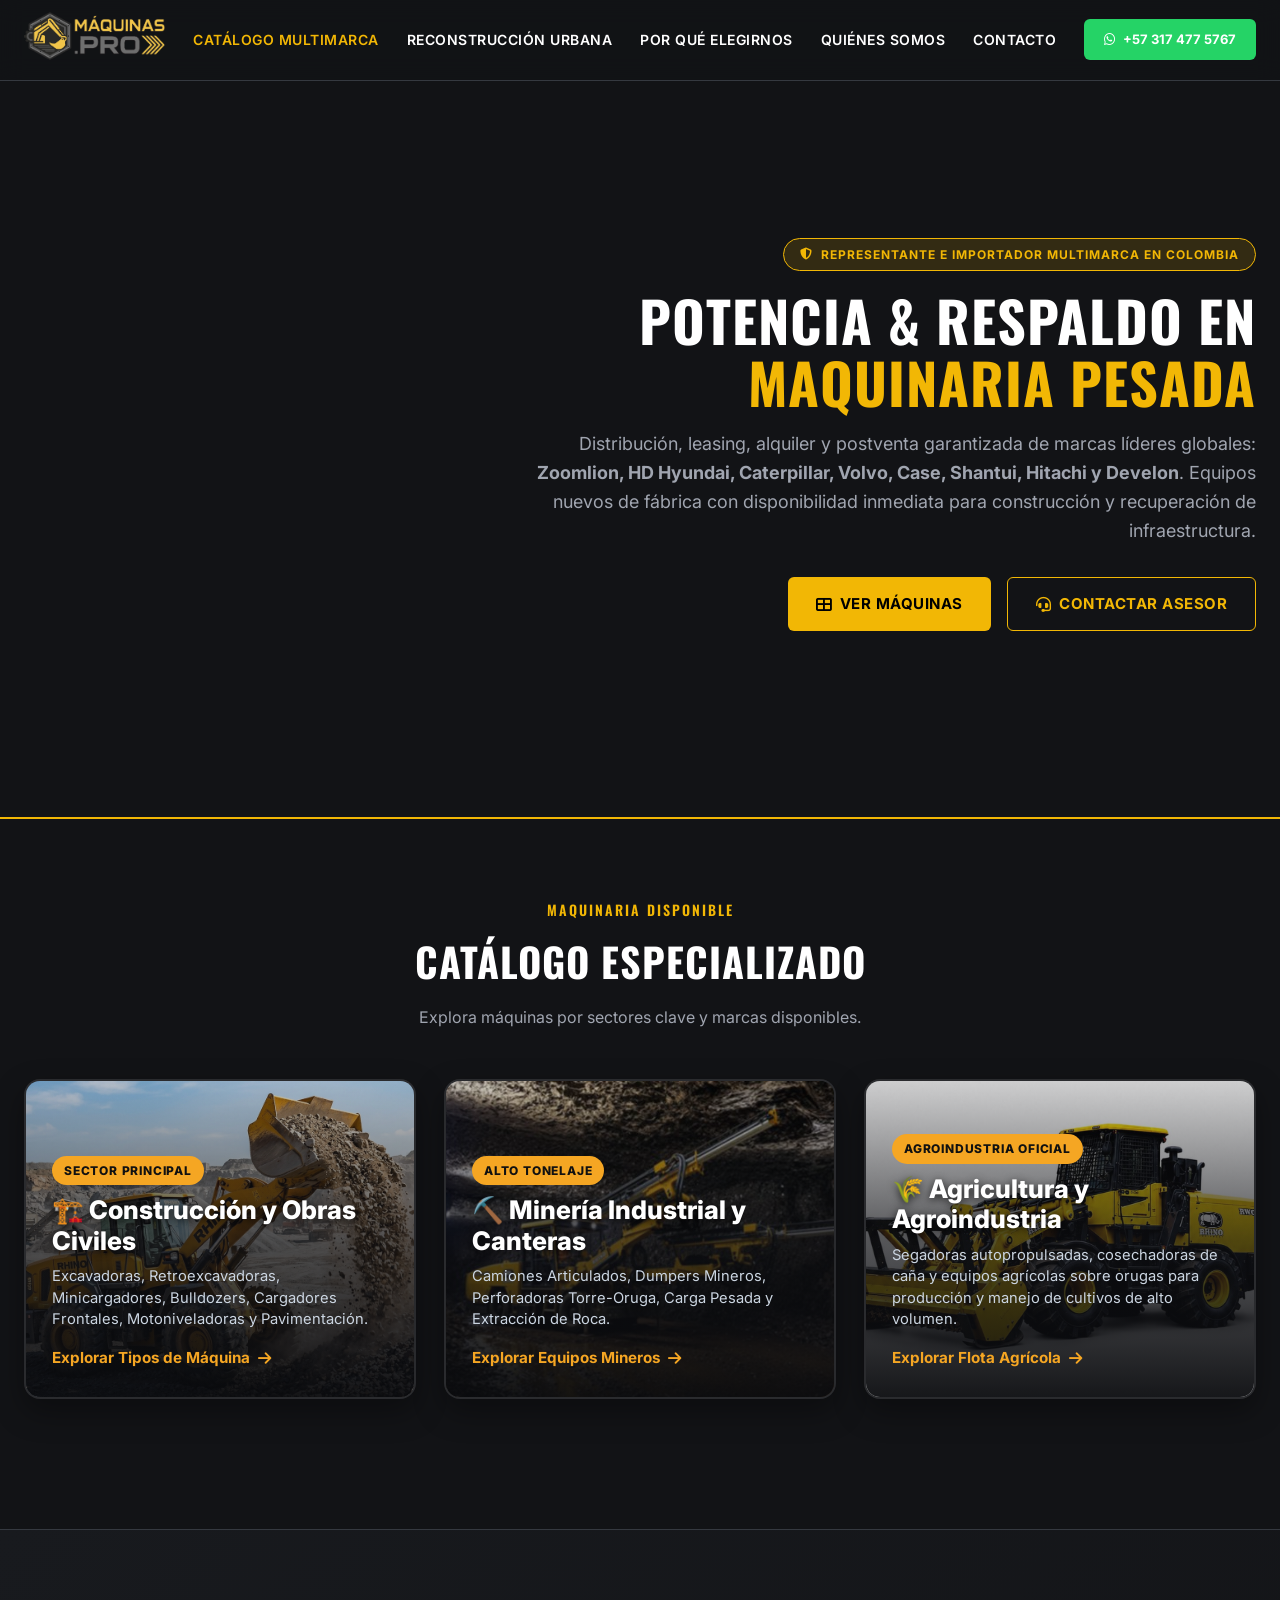
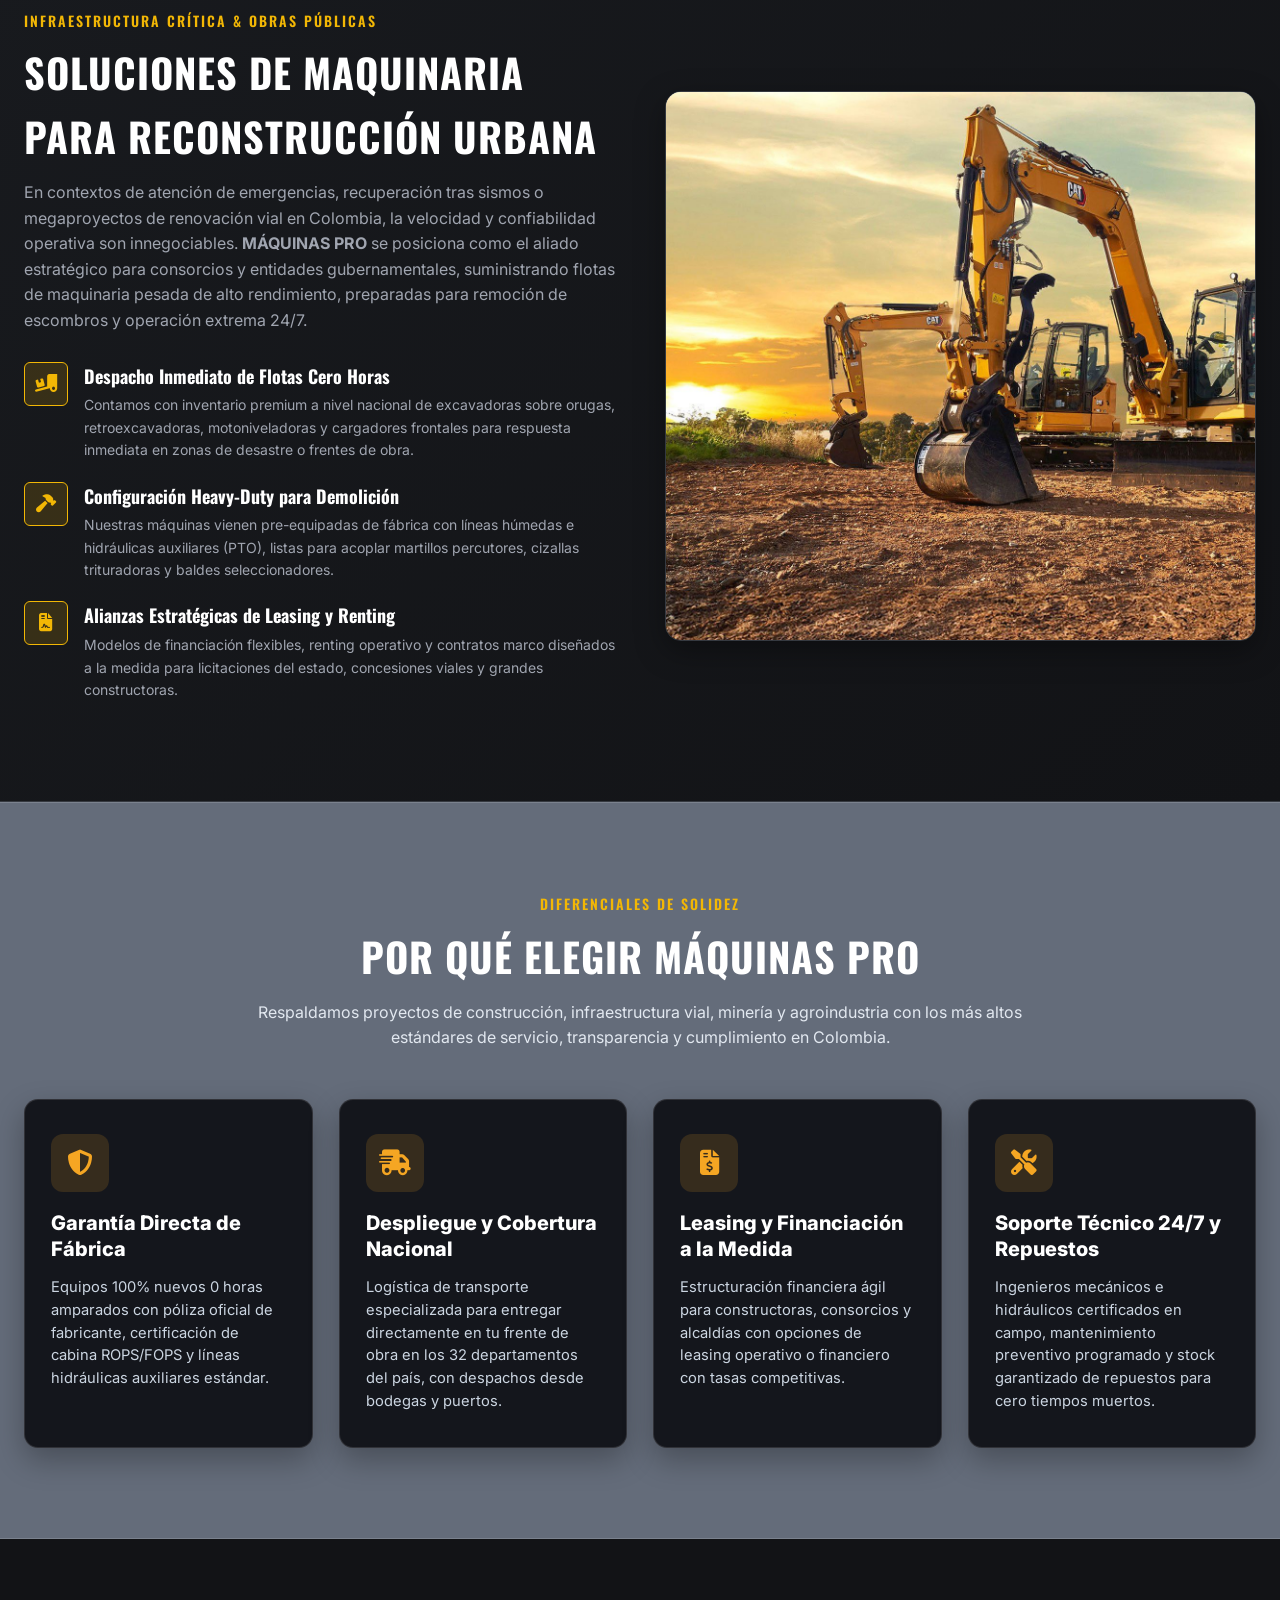
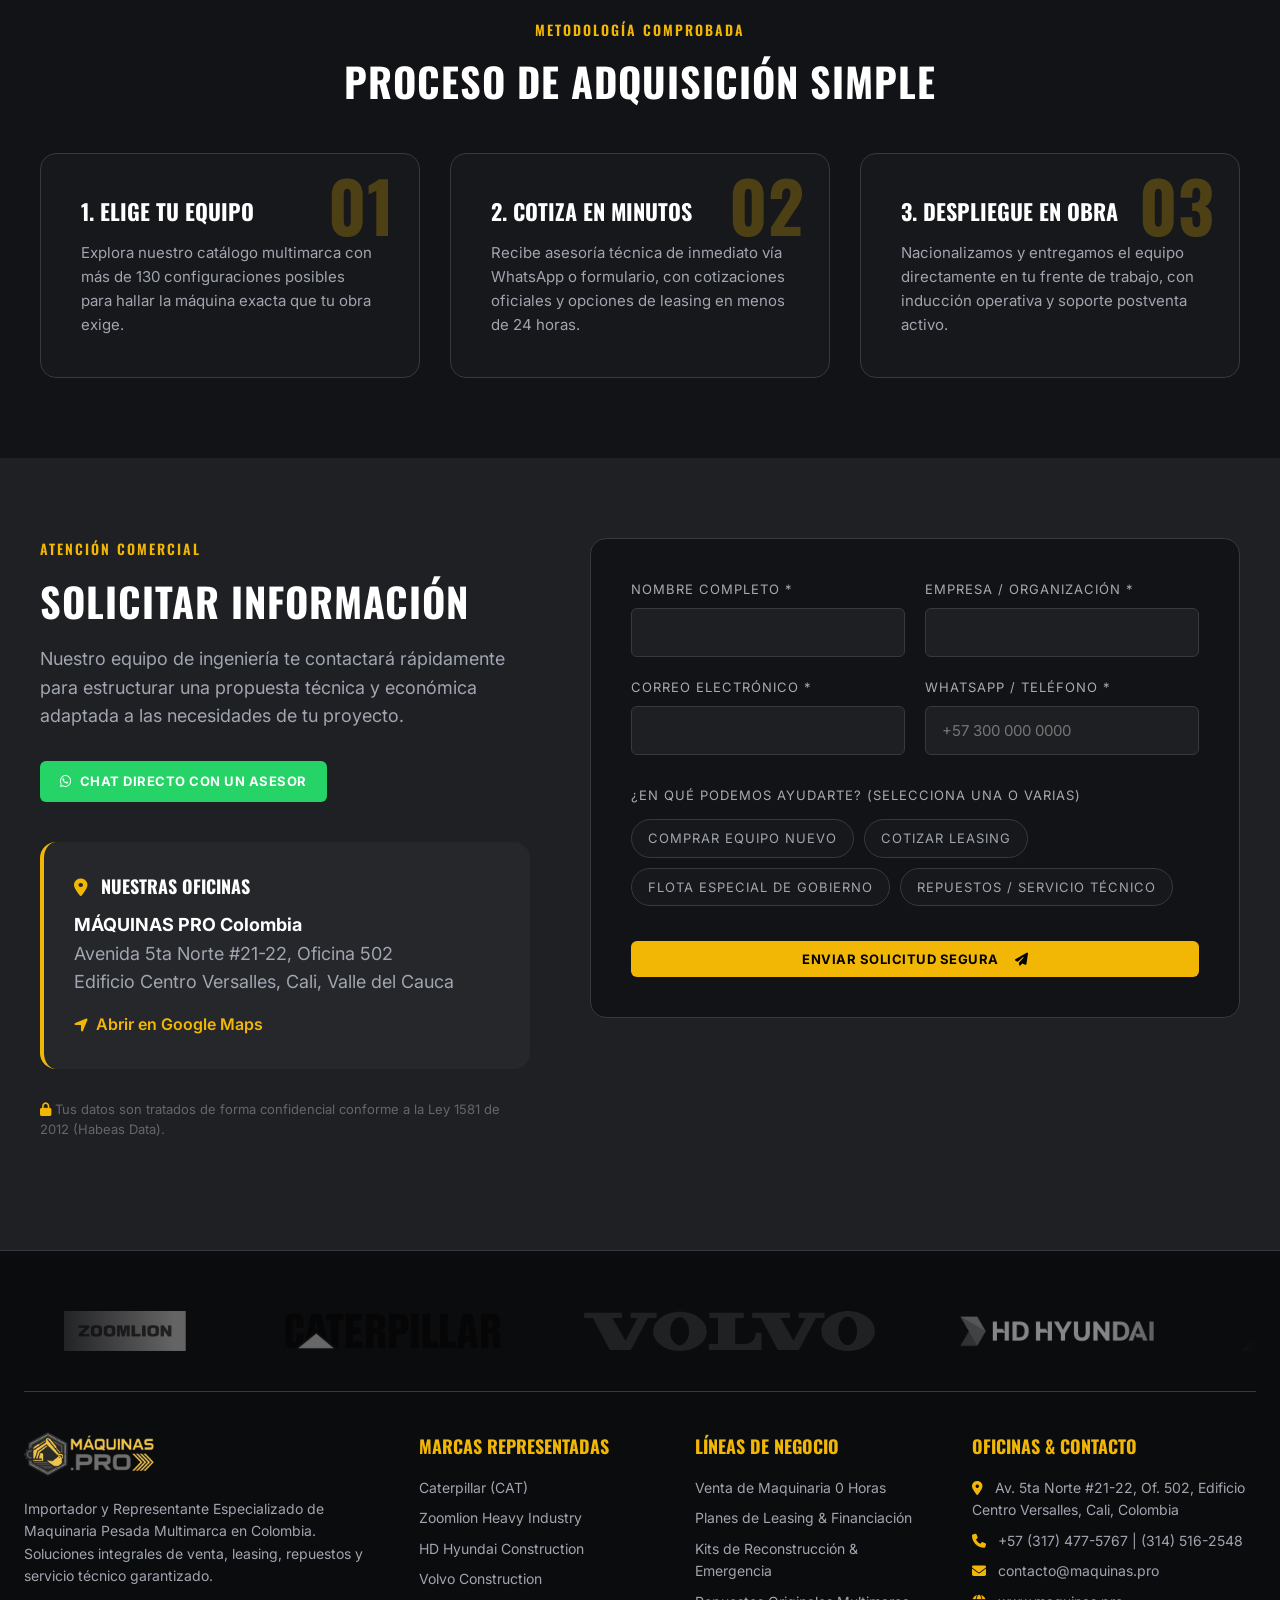
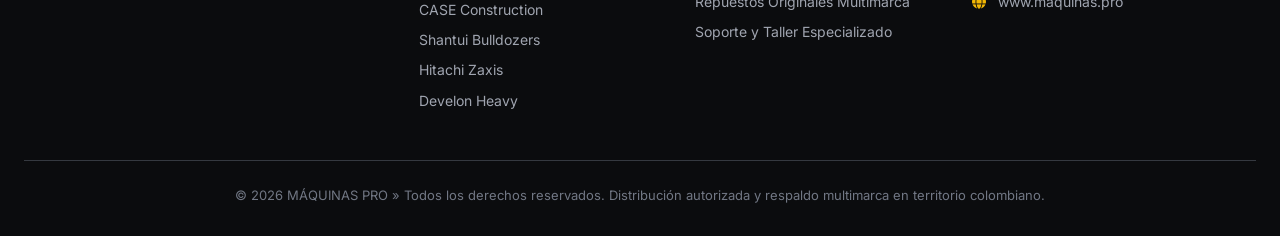
==== index.html @ 678b1ead "feat: inicializar MAQUINAS.PRO EVOLUTION a partir de version basica" ====
<!DOCTYPE html>
<html lang="es">
<head>
    <meta charset="UTF-8">
    <meta name="viewport" content="width=device-width, initial-scale=1.0">
    <title>MÁQUINAS PRO » | Importador y Representante de Maquinaria Pesada Multimarca en Colombia</title>
    <meta name="description" content="Venta, leasing y alquiler de maquinaria pesada nueva 0 horas en Colombia: Caterpillar, Zoomlion, HD Hyundai, Volvo, CASE, Shantui, Hitachi y Develon. Equipos para construcción, minería y reconstrucción urbana.">
    <link rel="icon" href="assets/logo/logo-maquinas-pro.png" type="image/png">

    <!-- SEO & Open Graph Meta Tags -->
    <meta name="keywords" content="maquinaria pesada, excavadoras, retroexcavadoras, venta de maquinaria, leasing maquinaria, Colombia, Caterpillar, Volvo, Zoomlion, Hyundai, reconstrucción urbana, equipos de construcción">
    <meta property="og:type" content="website">
    <meta property="og:url" content="https://www.maquinas.pro/">
    <meta property="og:title" content="MÁQUINAS PRO » | Venta y Leasing de Maquinaria Pesada en Colombia">
    <meta property="og:description" content="Importador multimarca: Caterpillar, Volvo, Zoomlion, HD Hyundai. Flotas nuevas 0 horas listas para entrega y reconstrucción urbana.">
    <meta property="og:image" content="https://www.maquinas.pro/assets/logo/logo-maquinas-pro.png">
    
    <!-- Twitter Meta Tags -->
    <meta name="twitter:card" content="summary_large_image">
    <meta property="twitter:domain" content="maquinas.pro">
    <meta property="twitter:url" content="https://www.maquinas.pro/">
    <meta name="twitter:title" content="MÁQUINAS PRO » | Venta y Leasing de Maquinaria Pesada en Colombia">
    <meta name="twitter:description" content="Importador multimarca: Caterpillar, Volvo, Zoomlion, HD Hyundai. Flotas nuevas 0 horas listas para entrega inmediata.">
    <meta name="twitter:image" content="https://www.maquinas.pro/assets/logo/logo-maquinas-pro.png">

    
    <!-- Google Fonts: Oswald & Inter -->
    <link rel="preconnect" href="https://fonts.googleapis.com">
    <link rel="preconnect" href="https://fonts.gstatic.com" crossorigin>
    <link href="https://fonts.googleapis.com/css2?family=Inter:wght@300;400;500;600;700;800&family=Oswald:wght@500;600;700&display=swap" rel="stylesheet">
    
    <!-- FontAwesome Icons -->
    <link rel="stylesheet" href="https://cdnjs.cloudflare.com/ajax/libs/font-awesome/6.4.0/css/all.min.css">
    
    <style>
        :root {
            --primary-gold: #F2B705;
            --primary-gold-hover: #d9a304;
            --accent-orange: #FF6600;
            --dark-charcoal: #121316;
            --dark-surface: #1E2024;
            --dark-card: #26292E;
            --dark-border: #353940;
            --text-white: #FFFFFF;
            --text-gray: #A0A5B0;
            --text-muted: #717784;
            --font-heading: 'Oswald', sans-serif;
            --font-body: 'Inter', sans-serif;
            --radius-sm: 6px;
            --radius-md: 10px;
            --radius-lg: 16px;
            --shadow-card: 0 10px 30px rgba(0,0,0,0.35);
            --shadow-glow: 0 0 25px rgba(242, 183, 5, 0.25);
        }

        * {
            margin: 0;
            padding: 0;
            box-sizing: border-box;
        }

        body {
            font-family: var(--font-body);
            background-color: var(--dark-charcoal);
            color: var(--text-white);
            line-height: 1.6;
            overflow-x: hidden;
        }

        /* ── Header & Navbar ────────────────────────────────────────────── */
        header {
            position: sticky;
            top: 0;
            z-index: 1000;
            background: rgba(18, 19, 22, 0.95);
            backdrop-filter: blur(12px);
            border-bottom: 1px solid var(--dark-border);
        }

        .nav-container {
            max-width: 1400px;
            margin: 0 auto;
            padding: 12px 24px;
            display: flex;
            align-items: center;
            justify-content: space-between;
        }

        .logo-wrapper img {
            height: 48px;
            object-fit: contain;
        }

        .nav-links {
            display: flex;
            gap: 28px;
            list-style: none;
            align-items: center;
        }

        .nav-links a {
            color: var(--text-white);
            text-decoration: none;
            font-size: 14px;
            font-weight: 600;
            letter-spacing: 0.5px;
            text-transform: uppercase;
            transition: color 0.2s ease;
        }

        .nav-links a:hover, .nav-links a.active {
            color: var(--primary-gold);
        }

        .nav-actions {
            display: flex;
            gap: 14px;
            align-items: center;
        }

        .btn {
            display: inline-flex;
            align-items: center;
            justify-content: center;
            gap: 8px;
            padding: 10px 20px;
            border-radius: var(--radius-sm);
            font-family: var(--font-body);
            font-size: 13px;
            font-weight: 700;
            text-decoration: none;
            text-transform: uppercase;
            letter-spacing: 0.5px;
            cursor: pointer;
            transition: all 0.25s ease;
            border: none;
        }

        .btn-gold {
            background-color: var(--primary-gold);
            color: #000;
        }

        .btn-gold:hover {
            background-color: var(--primary-gold-hover);
            box-shadow: var(--shadow-glow);
            transform: translateY(-2px);
        }

        .btn-outline {
            background: transparent;
            border: 1px solid var(--primary-gold);
            color: var(--primary-gold);
        }

        .btn-outline:hover {
            background: rgba(242, 183, 5, 0.1);
            color: var(--text-white);
        }

        .btn-whatsapp {
            background-color: #25D366;
            color: #fff;
            padding: 10px 20px;
            border-radius: var(--radius-sm);
            text-decoration: none;
            font-weight: 700;
            font-size: 13px;
            display: inline-flex;
            align-items: center;
            gap: 8px;
            transition: all 0.3s ease;
        }

        .btn-whatsapp:hover {
            background-color: #20BA5A;
            transform: translateY(-2px);
        }

        /* ── Hero Section ───────────────────────────────────────────────── */
        @keyframes kenBurnsHero {
            0% { transform: scale(1) translate(0, 0); }
            50% { transform: scale(1.15) translate(-1%, -1%); }
            100% { transform: scale(1) translate(0, 0); }
        }

        .hero-section {
            position: relative;
            min-height: 82vh;
            display: flex;
            align-items: center;
            border-bottom: 2px solid var(--primary-gold);
            padding: 80px 24px 60px;
            overflow: hidden;
            z-index: 1;
        }

        .hero-video {
            position: absolute;
            top: 0; left: 0;
            width: 100%; height: 100%;
            object-fit: cover;
            z-index: -2;
        }

        .hero-section::after {
            content: '';
            position: absolute;
            top: 0; left: 0; right: 0; bottom: 0;
            background: linear-gradient(180deg, rgba(18,19,22,0.4) 0%, rgba(18,19,22,0.95) 100%);
            z-index: -1;
        }

        .hero-content {
            max-width: 1400px;
            margin: 0 auto;
            width: 100%;
            display: flex;
            flex-direction: column;
            align-items: flex-end;
            text-align: right;
        }

        .hero-badge {
            display: inline-flex;
            align-items: center;
            gap: 8px;
            background: rgba(242, 183, 5, 0.15);
            border: 1px solid var(--primary-gold);
            color: var(--primary-gold);
            padding: 6px 16px;
            border-radius: 50px;
            font-size: 12px;
            font-weight: 700;
            letter-spacing: 1px;
            text-transform: uppercase;
            margin-bottom: 18px;
        }

        .hero-title {
            font-family: var(--font-heading);
            font-size: 56px;
            font-weight: 700;
            line-height: 1.1;
            text-transform: uppercase;
            letter-spacing: 1px;
            margin-bottom: 18px;
            max-width: 900px;
        }

        .hero-title span {
            color: var(--primary-gold);
        }

        .hero-subtitle {
            font-size: 18px;
            color: var(--text-gray);
            max-width: 760px;
            margin-bottom: 32px;
            line-height: 1.6;
        }

        .hero-ctas {
            display: flex;
            gap: 16px;
            flex-wrap: wrap;
            margin-bottom: 48px;
        }

        .hero-ctas .btn {
            padding: 14px 28px;
            font-size: 15px;
        }

        /* ── Brand Carousel Bar ─────────────────────────────────────────── */
        .brand-bar {
            background: rgba(108, 117, 125, 0.5);
            backdrop-filter: blur(4px);
            -webkit-backdrop-filter: blur(4px);
            border: 1px solid var(--dark-border);
            border-radius: var(--radius-md);
            padding: 18px 24px;
            max-width: 760px;
        }

        .brand-bar-title {
            font-size: 12px;
            font-weight: 800;
            color: #ffffff;
            text-transform: uppercase;
            letter-spacing: 1px;
            margin-bottom: 12px;
        }

        .brand-logos-flex {
            display: flex;
            align-items: center;
            justify-content: space-between;
            gap: 20px;
            flex-wrap: wrap;
        }

        .brand-item {
            background: rgba(255,255,255,0.05);
            padding: 8px 14px;
            border-radius: var(--radius-sm);
            border: 1px solid transparent;
            cursor: pointer;
            transition: all 0.2s ease;
            display: flex;
            align-items: center;
            justify-content: center;
        }

        .brand-item:hover, .brand-item.active {
            background: rgba(242, 183, 5, 0.12);
            border-color: var(--primary-gold);
            transform: translateY(-2px);
        }

        .brand-item img {
            height: 24px;
            max-width: 100px;
            object-fit: contain;
            filter: brightness(0.9);
        }

        /* ── Catalog Section ────────────────────────────────────────────── */
        .catalog-section {
            padding: 80px 24px;
            max-width: 1400px;
            margin: 0 auto;
        }

        .section-header {
            text-align: center;
            margin-bottom: 48px;
        }

        .section-tag {
            color: var(--primary-gold);
            font-family: var(--font-heading);
            font-size: 14px;
            font-weight: 600;
            letter-spacing: 2px;
            text-transform: uppercase;
            display: block;
            margin-bottom: 8px;
        }

        .section-title {
            font-family: var(--font-heading);
            font-size: 40px;
            font-weight: 700;
            text-transform: uppercase;
            letter-spacing: 1px;
            margin-bottom: 12px;
        }

        .section-desc {
            color: var(--text-gray);
            font-size: 16px;
            max-width: 680px;
            margin: 0 auto;
        }

        /* Filter Tabs */
        .filter-controls {
            display: flex;
            flex-direction: column;
            gap: 16px;
            margin-bottom: 40px;
        }

        .category-tabs {
            display: flex;
            gap: 10px;
            flex-wrap: wrap;
            justify-content: center;
        }

        .tab-btn {
            background: var(--dark-surface);
            border: 1px solid var(--dark-border);
            color: var(--text-gray);
            padding: 10px 20px;
            border-radius: 50px;
            font-size: 13px;
            font-weight: 600;
            cursor: pointer;
            transition: all 0.2s ease;
        }

        .tab-btn:hover {
            color: var(--text-white);
            border-color: var(--primary-gold);
        }

        .tab-btn.active {
            background: var(--primary-gold);
            color: #000;
            border-color: var(--primary-gold);
            font-weight: 700;
        }

        /* Product Grid */
        .product-grid {
            display: grid;
            grid-template-columns: repeat(auto-fill, minmax(340px, 1fr));
            gap: 30px;
        }

        .product-card {
            background: var(--dark-surface);
            border: 1px solid var(--dark-border);
            border-radius: var(--radius-lg);
            overflow: hidden;
            transition: all 0.3s ease;
            display: flex;
            flex-direction: column;
            box-shadow: var(--shadow-card);
            position: relative;
        }

        .product-card:hover {
            border-color: var(--primary-gold);
            transform: translateY(-6px);
            box-shadow: 0 15px 35px rgba(0,0,0,0.5), var(--shadow-glow);
        }

        .card-img-wrapper {
            position: relative;
            background: #fff;
            height: 240px;
            display: flex;
            align-items: center;
            justify-content: center;
            padding: 0;
            overflow: hidden;
            cursor: pointer;
        }

        .card-img-wrapper img {
            width: 100%;
            height: 100%;
            object-fit: cover;
            transition: transform 0.4s ease;
            position: relative;
            z-index: 1;
        }

        .product-card:hover .card-img-wrapper img {
            transform: scale(1.06);
        }

        .brand-badge {
            position: absolute;
            top: 14px;
            left: 14px;
            background: rgba(0,0,0,0.85);
            color: var(--primary-gold);
            padding: 4px 10px;
            border-radius: var(--radius-sm);
            font-size: 11px;
            font-weight: 700;
            text-transform: uppercase;
            letter-spacing: 0.5px;
            border: 1px solid rgba(242, 183, 5, 0.4);
            z-index: 10;
        }

        .condition-badge {
            position: absolute;
            top: 14px;
            right: 14px;
            background: #25D366;
            color: #000;
            padding: 4px 10px;
            border-radius: var(--radius-sm);
            font-size: 10px;
            font-weight: 800;
            text-transform: uppercase;
            letter-spacing: 0.5px;
            z-index: 10;
        }

        .card-body {
            padding: 24px;
            display: flex;
            flex-direction: column;
            flex-grow: 1;
        }

        .card-model {
            font-family: var(--font-heading);
            font-size: 24px;
            font-weight: 700;
            color: var(--text-white);
            margin-bottom: 4px;
        }

        .card-category {
            color: var(--primary-gold);
            font-size: 13px;
            font-weight: 600;
            text-transform: uppercase;
            margin-bottom: 12px;
        }

        .app-highlight {
            background: rgba(255, 102, 0, 0.1);
            border-left: 3px solid var(--accent-orange);
            padding: 6px 10px;
            font-size: 11.5px;
            color: #FFAA77;
            border-radius: 0 var(--radius-sm) var(--radius-sm) 0;
            margin-bottom: 16px;
        }

        .quick-specs-grid {
            display: grid;
            grid-template-columns: repeat(3, 1fr);
            gap: 10px;
            background: var(--dark-card);
            border-radius: var(--radius-sm);
            padding: 12px 10px;
            margin-bottom: 20px;
            border: 1px solid var(--dark-border);
        }

        .spec-box {
            text-align: center;
        }

        .spec-label {
            font-size: 10px;
            color: var(--text-muted);
            text-transform: uppercase;
            display: block;
            margin-bottom: 2px;
        }

        .spec-val {
            font-size: 13px;
            font-weight: 700;
            color: var(--text-white);
        }

        .card-footer-btns {
            margin-top: auto;
            display: flex;
            gap: 10px;
        }

        .card-footer-btns .btn {
            flex: 1;
            padding: 10px 12px;
            font-size: 12px;
        }

        /* ── Gecolsa-Style Product Detail Modal ─────────────────────────── */
        .modal-overlay {
            display: none;
            position: fixed;
            top: 0;
            left: 0;
            width: 100vw;
            height: 100vh;
            background: rgba(0, 0, 0, 0.85);
            backdrop-filter: blur(8px);
            z-index: 2000;
            align-items: center;
            justify-content: center;
            padding: 24px;
            overflow-y: auto;
        }

        .modal-overlay.active {
            display: flex;
        }

        .modal-container {
            background: var(--dark-surface);
            border: 1px solid var(--primary-gold);
            border-radius: var(--radius-lg);
            max-width: 1050px;
            width: 100%;
            max-height: 92vh;
            overflow-y: auto;
            box-shadow: 0 25px 50px rgba(0,0,0,0.8), var(--shadow-glow);
            position: relative;
            animation: modalFadeIn 0.3s ease;
        }

        @keyframes modalFadeIn {
            from { opacity: 0; transform: scale(0.95) translateY(20px); }
            to { opacity: 1; transform: scale(1) translateY(0); }
        }

        .modal-close-btn {
            position: absolute;
            top: 18px;
            right: 20px;
            background: rgba(255,255,255,0.1);
            border: none;
            color: var(--text-white);
            width: 38px;
            height: 38px;
            border-radius: 50%;
            display: flex;
            align-items: center;
            justify-content: center;
            font-size: 18px;
            cursor: pointer;
            transition: all 0.2s ease;
            z-index: 10;
        }

        .modal-close-btn:hover {
            background: var(--primary-gold);
            color: #000;
        }

        .modal-hero-split {
            display: grid;
            grid-template-columns: 1fr 1.1fr;
            border-bottom: 1px solid var(--dark-border);
        }

        .modal-img-col {
            background: #ffffff;
            display: flex;
            align-items: center;
            justify-content: center;
            padding: 40px 24px;
            position: relative;
        }

        .modal-img-col img {
            max-width: 100%;
            max-height: 340px;
            object-fit: contain;
        }

        .modal-info-col {
            padding: 36px 32px;
            display: flex;
            flex-direction: column;
            justify-content: center;
        }

        .modal-brand-tag {
            color: var(--primary-gold);
            font-size: 13px;
            font-weight: 700;
            text-transform: uppercase;
            letter-spacing: 1px;
            margin-bottom: 6px;
        }

        .modal-title {
            font-family: var(--font-heading);
            font-size: 36px;
            font-weight: 700;
            line-height: 1.1;
            margin-bottom: 14px;
        }

        .modal-summary {
            color: var(--text-gray);
            font-size: 14.5px;
            line-height: 1.6;
            margin-bottom: 24px;
        }

        .modal-ctas-group {
            display: flex;
            gap: 12px;
            flex-wrap: wrap;
        }

        /* Modal Tabs & Details */
        .modal-details-body {
            padding: 32px;
        }

        .modal-specs-table {
            width: 100%;
            border-collapse: collapse;
            margin-top: 16px;
        }

        .modal-specs-table th {
            background: var(--dark-card);
            color: var(--primary-gold);
            font-family: var(--font-heading);
            font-size: 14px;
            padding: 12px 16px;
            text-align: left;
            border-bottom: 2px solid var(--primary-gold);
        }

        .modal-specs-table td {
            padding: 12px 16px;
            border-bottom: 1px solid var(--dark-border);
            font-size: 14px;
        }

        .modal-specs-table tr:nth-child(even) {
            background: rgba(255,255,255,0.02);
        }

        /* ── Special Earthquake / Reconstruction Section ────────────────── */
        .reconstruction-section {
            background: linear-gradient(135deg, #181A1E 0%, #121316 100%);
            border-top: 1px solid var(--dark-border);
            border-bottom: 1px solid var(--dark-border);
            padding: 80px 24px;
        }

        .reconstruction-wrapper {
            max-width: 1400px;
            margin: 0 auto;
            display: grid;
            grid-template-columns: 1fr 1fr;
            gap: 50px;
            align-items: center;
        }

        @keyframes slide1 {
            0% { opacity: 1; background-position: 9.09% 50%; }
            30% { opacity: 1; background-position: 90.9% 50%; }
            33.33% { opacity: 0; background-position: 100% 50%; }
            33.34% { opacity: 0; background-position: 0% 50%; }
            96.66% { opacity: 0; background-position: 0% 50%; }
            96.67% { opacity: 0; background-position: 0% 50%; }
            100% { opacity: 1; background-position: 9.09% 50%; }
        }

        @keyframes slide2 {
            0% { opacity: 0; background-position: 100% 50%; }
            30% { opacity: 0; background-position: 100% 50%; }
            33.33% { opacity: 1; background-position: 90.9% 50%; }
            63.33% { opacity: 1; background-position: 9.09% 50%; }
            66.66% { opacity: 0; background-position: 0% 50%; }
            100% { opacity: 0; background-position: 0% 50%; }
        }

        @keyframes slide3 {
            0% { opacity: 0; background-position: 0% 50%; }
            63.33% { opacity: 0; background-position: 0% 50%; }
            66.66% { opacity: 1; background-position: 9.09% 50%; }
            96.66% { opacity: 1; background-position: 90.9% 50%; }
            100% { opacity: 0; background-position: 100% 50%; }
        }
        .reconstruction-img {
            position: relative;
            width: 100%;
            min-height: 550px;
            border-radius: var(--radius-lg);
            border: 1px solid var(--dark-border);
            box-shadow: var(--shadow-card);
            overflow: hidden;
            background: #111;
        }

        .pan-layer {
            position: absolute;
            top: 0; left: 0; right: 0; bottom: 0;
            background-size: cover;
            background-repeat: no-repeat;
        }

        .layer-1 {
            background-image: url('assets/catalog/zoomlion_earthmoving_machinery_company_cover.jpg');
            animation: slide1 45s linear infinite;
        }

        .layer-2 {
            background-image: url('assets/catalog/volvo_fleet_panorama.jpg');
            animation: slide2 45s linear infinite;
        }

        .layer-3 {
            background-image: url('assets/catalog/Caterpillar-Big-Homepage-Banner-Mini-Hex.original.jpg');
            animation: slide3 45s linear infinite;
        }
        .feature-item {
            display: flex;
            gap: 16px;
            margin-bottom: 20px;
        }

        .feature-icon {
            width: 44px;
            height: 44px;
            background: rgba(242, 183, 5, 0.15);
            border: 1px solid var(--primary-gold);
            color: var(--primary-gold);
            border-radius: var(--radius-sm);
            display: flex;
            align-items: center;
            justify-content: center;
            font-size: 18px;
            flex-shrink: 0;
        }

        .feature-text h4 {
            font-family: var(--font-heading);
            font-size: 18px;
            margin-bottom: 4px;
        }

        .feature-text p {
            color: var(--text-gray);
            font-size: 14px;
        }

        /* ── Footer ─────────────────────────────────────────────────────── */
        footer {
            background: #0B0C0E;
            padding: 60px 24px 30px;
            border-top: 1px solid var(--dark-border);
        }

        .footer-container {
            max-width: 1400px;
            margin: 0 auto;
        }

        .footer-multibrand-banner {
            width: 100%;
            overflow: hidden;
            padding-bottom: 40px;
            margin-bottom: 40px;
            border-bottom: 1px solid var(--dark-border);
            position: relative;
        }

        .footer-multibrand-banner::before,
        .footer-multibrand-banner::after {
            content: '';
            position: absolute;
            top: 0;
            width: 150px;
            height: 100%;
            z-index: 2;
        }
        
        .footer-multibrand-banner::before {
            left: 0;
            background: linear-gradient(to right, #0B0C0E 0%, transparent 100%);
        }
        
        .footer-multibrand-banner::after {
            right: 0;
            background: linear-gradient(to left, #0B0C0E 0%, transparent 100%);
        }

        .brand-carousel-track {
            display: flex;
            align-items: center;
            width: max-content;
            animation: scrollCarousel 30s linear infinite;
        }

        .brand-carousel-track:hover {
            animation-play-state: paused;
        }

        .brand-carousel-track img {
            height: 40px;
            margin: 0 40px;
            object-fit: contain;
            filter: grayscale(100%) opacity(0.5);
            transition: all 0.3s ease;
            cursor: pointer;
        }

        .brand-carousel-track img:hover {
            filter: grayscale(0%) opacity(1);
            transform: scale(1.05);
        }

        @keyframes scrollCarousel {
            0% { transform: translateX(0); }
            100% { transform: translateX(-50%); }
        }

        .footer-cols {
            display: grid;
            grid-template-columns: 1.5fr 1fr 1fr 1.2fr;
            gap: 40px;
            margin-bottom: 40px;
        }

        .footer-col h4 {
            font-family: var(--font-heading);
            font-size: 18px;
            color: var(--primary-gold);
            margin-bottom: 16px;
            text-transform: uppercase;
        }

        .footer-col p, .footer-col li {
            color: var(--text-gray);
            font-size: 14px;
            margin-bottom: 8px;
        }

        .footer-col ul {
            list-style: none;
        }

        .footer-col a {
            color: var(--text-gray);
            text-decoration: none;
            transition: color 0.2s ease;
        }

        .footer-col a:hover {
            color: var(--primary-gold);
        }

        .footer-bottom {
            text-align: center;
            border-top: 1px solid var(--dark-border);
            padding-top: 24px;
            color: var(--text-muted);
            font-size: 13px;
        }

        /* Responsive */

        /* Mobile Menu Toggle */
        .nav-actions { display: flex; align-items: center; gap: 12px; }
        .mobile-menu-btn { display: none; color: var(--text-white); font-size: 24px; cursor: pointer; background: none; border: none; padding: 5px; }
        
        @media (max-width: 992px) {
            .nav-links {
                display: none;
                flex-direction: column;
                position: absolute;
                top: 100%;
                left: 0;
                width: 100%;
                background: rgba(18, 19, 22, 0.98);
                backdrop-filter: blur(12px);
                padding: 10px 0;
                border-bottom: 1px solid var(--dark-border);
                box-shadow: 0 10px 20px rgba(0,0,0,0.5);
            }
            .nav-links.active { display: flex; }
            .nav-links li { width: 100%; }
            .nav-links a { padding: 15px 24px; display: block; border-bottom: 1px solid rgba(255,255,255,0.05); }
            .mobile-menu-btn { display: block; }
            .btn-whatsapp span { display: none; } /* Hide text on very small screens, keep icon */
        }

        @media (max-width: 992px) {
            .hero-title { font-size: 42px; }
            .modal-hero-split { grid-template-columns: 1fr; }
            .reconstruction-wrapper { grid-template-columns: 1fr; }
            .footer-cols { grid-template-columns: 1fr 1fr; }
        }

        @media (max-width: 768px) {
            
            .hero-title { font-size: 32px; }
            .product-grid { grid-template-columns: 1fr; }
            .footer-cols { grid-template-columns: 1fr; }
        }
    
        /* ── Secciones Adicionales (Proceso & Contacto) ── */
        .steps-section { padding: 80px 24px; background: var(--dark-charcoal); }
        .steps-wrapper { max-width: 1200px; margin: 0 auto; }
        .steps-grid { display: grid; grid-template-columns: repeat(auto-fit, minmax(280px, 1fr)); gap: 30px; margin-top: 40px; }
        .step-card { padding: 40px; background: rgba(255,255,255,0.02); border: 1px solid var(--dark-border); border-radius: var(--radius-lg); position: relative; overflow: hidden; }
        .step-num { font-family: var(--font-heading); font-size: 70px; font-weight: 800; color: rgba(242, 183, 5, 0.25); position: absolute; top: 15px; right: 25px; line-height: 1; user-select: none; }
        .step-card h4 { font-family: var(--font-heading); font-size: 22px; color: var(--text-white); margin-bottom: 12px; position: relative; z-index: 1; text-transform: uppercase; }
        .step-card p { color: var(--text-gray); font-size: 15px; position: relative; z-index: 1; }

        .contact-section { padding: 80px 24px; background: var(--dark-surface); }
        .contact-wrapper { max-width: 1200px; margin: 0 auto; display: grid; grid-template-columns: 1fr 1.2fr; gap: 60px; align-items: start; }
        
        .contact-info p { font-size: 18px; color: var(--text-gray); margin-bottom: 30px; }
        .contact-card { background: rgba(255,255,255,0.03); padding: 30px; border-radius: var(--radius-lg); border-left: 4px solid var(--primary-gold); margin-bottom: 30px; }
        .contact-card h4 { font-family: var(--font-heading); font-size: 18px; color: var(--text-white); margin-bottom: 10px; text-transform: uppercase; }
        .contact-card p { color: var(--text-gray); margin-bottom: 15px; }
        .contact-card a { color: var(--primary-gold); text-decoration: none; font-weight: 600; display: inline-flex; align-items: center; gap: 8px; }

        .contact-form { background: var(--dark-charcoal); padding: 40px; border-radius: var(--radius-lg); border: 1px solid var(--dark-border); }
        .contact-form form { display: grid; gap: 20px; }
        .form-row { display: grid; grid-template-columns: 1fr 1fr; gap: 20px; }
        .form-group { display: flex; flex-direction: column; gap: 8px; }
        .form-group label { font-size: 13px; color: #aaa; text-transform: uppercase; letter-spacing: 1px; }
        .form-control { background: rgba(255,255,255,0.05); border: 1px solid var(--dark-border); color: #fff; padding: 14px 16px; border-radius: var(--radius-sm); font-family: var(--font-body); font-size: 15px; transition: 0.3s; }
        .form-control:focus { border-color: var(--primary-gold); outline: none; background: rgba(255,255,255,0.08); }
        
        .chips-container { display: flex; flex-wrap: wrap; gap: 10px; margin-top: 5px; }
        .chip { display: inline-block; cursor: pointer; }
        .chip input { display: none; }
        .chip span { display: inline-block; padding: 8px 16px; border: 1px solid var(--dark-border); border-radius: 20px; font-size: 13px; color: var(--text-gray); transition: 0.3s; background: rgba(255,255,255,0.02); }
        .chip input:checked + span { background: var(--primary-gold); color: #000; border-color: var(--primary-gold); font-weight: 600; }
        
        @media (max-width: 992px) {
            .contact-wrapper { grid-template-columns: 1fr; gap: 40px; }
            .form-row { grid-template-columns: 1fr; gap: 20px; }
            .contact-form { padding: 25px; }
        }

    
        
        /* ════════════════════════════════════════════════════════════════════
           SISTEMA DE FAMILIAS Y SUB-CLASIFICACIÓN (SECTORES Y TIPOS)
           ════════════════════════════════════════════════════════════════════ */
        .sectors-grid {
            display: grid;
            grid-template-columns: repeat(auto-fit, minmax(320px, 1fr));
            gap: 28px;
            margin: 30px 0 50px;
            width: 100%;
        }
        .sector-card {
            position: relative;
            border-radius: 16px;
            overflow: hidden;
            cursor: pointer;
            height: 320px;
            box-shadow: 0 12px 30px rgba(0,0,0,0.35);
            transition: transform 0.35s cubic-bezier(0.16, 1, 0.3, 1), box-shadow 0.35s ease, border-color 0.35s ease;
            background: #18191c;
            border: 2px solid rgba(255, 255, 255, 0.08);
            display: flex;
            flex-direction: column;
            justify-content: flex-end;
        }
        .sector-card:hover {
            transform: translateY(-8px);
            box-shadow: 0 20px 40px rgba(255, 180, 0, 0.25);
            border-color: var(--primary-yellow, #f5a623);
        }
        .sector-card-bg {
            position: absolute;
            top: 0; left: 0; width: 100%; height: 100%;
            object-fit: cover;
            transition: transform 0.7s cubic-bezier(0.16, 1, 0.3, 1);
            z-index: 1;
        }
        .sector-card:hover .sector-card-bg {
            transform: scale(1.08);
        }
        .sector-card-gradient {
            position: absolute;
            top: 0; left: 0; width: 100%; height: 100%;
            background: linear-gradient(180deg, rgba(15,16,20,0.2) 0%, rgba(15,16,20,0.7) 50%, rgba(10,11,14,0.95) 100%);
            z-index: 2;
        }
        .sector-card-content {
            position: relative;
            z-index: 3;
            padding: 26px;
            display: flex;
            flex-direction: column;
            gap: 10px;
        }
        .sector-badge {
            align-self: flex-start;
            background: var(--primary-yellow, #f5a623);
            color: #111;
            font-size: 0.75rem;
            font-weight: 800;
            text-transform: uppercase;
            padding: 5px 12px;
            border-radius: 20px;
            letter-spacing: 0.8px;
        }
        .sector-title {
            color: #fff;
            font-size: 1.6rem;
            font-weight: 800;
            margin: 0;
            line-height: 1.2;
            text-shadow: 0 2px 8px rgba(0,0,0,0.8);
        }
        .sector-desc {
            color: #cbd5e1;
            font-size: 0.92rem;
            margin: 0;
            line-height: 1.45;
        }
        .sector-cta {
            margin-top: 6px;
            display: inline-flex;
            align-items: center;
            gap: 8px;
            color: var(--primary-yellow, #f5a623);
            font-weight: 700;
            font-size: 0.95rem;
            transition: gap 0.2s ease;
        }
        .sector-card:hover .sector-cta {
            gap: 12px;
        }

        /* ── Header de Sector Activo y Breadcrumb ── */
        .active-sector-header {
            background: #16181d;
            border: 1px solid rgba(255, 255, 255, 0.1);
            border-radius: 14px;
            padding: 24px;
            margin-bottom: 30px;
            box-shadow: 0 10px 25px rgba(0,0,0,0.2);
        }
        .active-sector-topbar {
            display: flex;
            justify-content: space-between;
            align-items: center;
            flex-wrap: wrap;
            gap: 16px;
            padding-bottom: 18px;
            border-bottom: 1px solid rgba(255, 255, 255, 0.08);
            margin-bottom: 20px;
        }
        .active-sector-title-group {
            display: flex;
            align-items: center;
            gap: 14px;
        }
        .active-sector-icon {
            font-size: 2rem;
            color: var(--primary-yellow, #f5a623);
        }
        .active-sector-title {
            color: #fff;
            font-size: 1.5rem;
            font-weight: 800;
            margin: 0;
        }
        .active-sector-counter {
            color: #94a3b8;
            font-size: 0.9rem;
            font-weight: 500;
        }
        .btn-back-sectors {
            display: inline-flex;
            align-items: center;
            gap: 8px;
            background: rgba(255, 255, 255, 0.06);
            color: #e2e8f0;
            border: 1px solid rgba(255, 255, 255, 0.15);
            padding: 9px 18px;
            border-radius: 8px;
            font-size: 0.9rem;
            font-weight: 600;
            cursor: pointer;
            transition: all 0.25s ease;
        }
        .btn-back-sectors:hover {
            background: rgba(245, 166, 35, 0.15);
            border-color: var(--primary-yellow, #f5a623);
            color: var(--primary-yellow, #f5a623);
            transform: translateX(-3px);
        }

        /* ── Barra de Sub-Clasificación (Pills de Tipos de Máquina) ── */
        .subtypes-intro {
            color: #94a3b8;
            font-size: 0.88rem;
            font-weight: 600;
            text-transform: uppercase;
            letter-spacing: 0.6px;
            margin-bottom: 12px;
        }
        .subtypes-pills-bar {
            display: flex;
            flex-wrap: wrap;
            gap: 10px;
        }
        .subtype-pill {
            background: rgba(255, 255, 255, 0.04);
            border: 1px solid rgba(255, 255, 255, 0.12);
            color: #cbd5e1;
            padding: 8px 16px;
            border-radius: 25px;
            font-size: 0.88rem;
            font-weight: 600;
            cursor: pointer;
            display: inline-flex;
            align-items: center;
            gap: 8px;
            transition: all 0.2s ease;
        }
        .subtype-pill:hover {
            background: rgba(255, 255, 255, 0.09);
            border-color: rgba(255, 255, 255, 0.3);
            color: #fff;
        }
        .subtype-pill.active {
            background: var(--primary-yellow, #f5a623);
            border-color: var(--primary-yellow, #f5a623);
            color: #111;
            font-weight: 700;
            box-shadow: 0 4px 14px rgba(245, 166, 35, 0.3);
        }
        .subtype-count {
            display: inline-block;
            background: rgba(0, 0, 0, 0.25);
            padding: 2px 7px;
            border-radius: 12px;
            font-size: 0.76rem;
            font-weight: 700;
        }
        .subtype-pill.active .subtype-count {
            background: rgba(0, 0, 0, 0.35);
            color: #fff;
        }

        /* ── Empty state cuando no hay máquinas en filtro ── */
        .catalog-empty-state {
            grid-column: 1 / -1;
            padding: 50px 20px;
            text-align: center;
            background: rgba(255, 255, 255, 0.02);
            border: 1px dashed rgba(255, 255, 255, 0.15);
            border-radius: 12px;
            color: #94a3b8;
        }
        .catalog-empty-state i {
            font-size: 3rem;
            color: #64748b;
            margin-bottom: 15px;
        }

        /* --- Brand Bar in Catalog Section --- */
        .catalog-brand-wrapper {
            display: flex;
            justify-content: center;
            width: 100%;
            margin: 0 0 45px 0;
        }
        .brand-bar {
            background: rgba(26, 28, 33, 0.85);
            backdrop-filter: blur(8px);
            -webkit-backdrop-filter: blur(8px);
            border: 1px solid rgba(255, 255, 255, 0.12);
            border-radius: var(--radius-md, 12px);
            padding: 20px 26px;
            max-width: 820px;
            width: 100%;
            box-shadow: 0 12px 30px rgba(0, 0, 0, 0.4);
        }
        .brand-bar-title {
            font-size: 12px;
            font-weight: 800;
            color: var(--primary-gold, #f5a623);
            text-transform: uppercase;
            letter-spacing: 1.2px;
            margin-bottom: 14px;
            text-align: center;
        }
        .brand-logos-flex {
            display: flex;
            align-items: center;
            justify-content: center;
            gap: 12px;
            flex-wrap: wrap;
        }

    
        .sector-card-gradient, .sector-card-bg {
            pointer-events: none;
        }
        .sector-card-content {
            pointer-events: none;
        }
        .sector-card {
            pointer-events: auto;
        }

    
        /* ════════════════════════════════════════════════════════════════════
           FILTROS COMBINADOS: TIPO DE MÁQUINA + MARCA + BUSCADOR
           ════════════════════════════════════════════════════════════════════ */
        .filters-dual-row {
            display: grid;
            grid-template-columns: 1.04fr 1fr;
            gap: 22px;
            padding-bottom: 22px;
            border-bottom: 1px solid rgba(255, 255, 255, 0.08);
            margin-bottom: 20px;
        }
        @media (max-width: 1024px) {
            .filters-dual-row {
                grid-template-columns: 1fr;
                gap: 20px;
            }
        }
        .filter-column {
            display: flex;
            flex-direction: column;
            gap: 12px;
        }
        .brand-filter-grid {
            display: flex;
            flex-wrap: wrap;
            gap: 7px;
            align-items: center;
            background: #646c7a;
            padding: 10px 12px;
            border-radius: 12px;
            border: 1px solid rgba(255, 255, 255, 0.2);
            box-shadow: inset 0 1px 3px rgba(0, 0, 0, 0.2);
        }
        .brand-chip {
            background: rgba(255, 255, 255, 0.15);
            border: 1px solid rgba(255, 255, 255, 0.25);
            border-radius: 8px;
            padding: 6px 10px;
            height: 38px;
            display: inline-flex;
            align-items: center;
            justify-content: center;
            cursor: pointer;
            box-sizing: border-box;
            transition: all 0.2s ease;
            flex: 1 1 calc(20% - 7px);
            max-width: calc(20% - 6px);
        }
        @media (max-width: 1024px) {
            .brand-chip {
                flex: 1 1 auto;
                max-width: none;
                padding: 6px 14px;
            }
        }
        .brand-chip:hover {
            background: rgba(255, 255, 255, 0.25);
            border-color: rgba(255, 255, 255, 0.45);
            transform: translateY(-1px);
        }
        .brand-chip.active {
            background: rgba(245, 166, 35, 0.22);
            border: 2px solid var(--primary-yellow, #f5a623);
            box-shadow: 0 2px 10px rgba(245, 166, 35, 0.35);
        }
        .brand-chip img {
            max-height: 22px;
            max-width: 80px;
            object-fit: contain;
            filter: brightness(1);
        }
        .brand-chip span {
            font-size: 0.82rem;
            font-weight: 800;
            color: #ffffff;
            letter-spacing: 0.5px;
        }
        .brand-chip.active span {
            color: var(--primary-yellow, #f5a623);
        }
        .brand-chip.disabled {
            opacity: 0.22;
            filter: grayscale(100%) contrast(0.65);
            cursor: not-allowed;
            background: rgba(0, 0, 0, 0.14);
            border: 1px dashed rgba(255, 255, 255, 0.1);
            box-shadow: none !important;
            transform: none !important;
        }
        .brand-chip.disabled:hover {
            background: rgba(0, 0, 0, 0.14);
            border-color: rgba(255, 255, 255, 0.1) !important;
            transform: none !important;
            box-shadow: none !important;
        }
        .brand-chip.disabled img {
            filter: grayscale(100%) brightness(0.65);
        }

        /* Buscador en Catálogo */
        .catalog-search-container {
            display: flex;
            flex-direction: column;
            gap: 8px;
            margin-top: 4px;
        }
        .catalog-search-box {
            position: relative;
            display: flex;
            align-items: center;
            width: 100%;
        }
        .catalog-search-icon {
            position: absolute;
            left: 16px;
            color: var(--primary-yellow, #f5a623);
            font-size: 1.05rem;
            pointer-events: none;
        }
        #catalogSearchInput {
            width: 100%;
            background: rgba(10, 11, 14, 0.85);
            border: 1px solid rgba(255, 255, 255, 0.15);
            border-radius: 10px;
            padding: 13px 44px 13px 46px;
            color: #fff;
            font-size: 0.95rem;
            outline: none;
            transition: border-color 0.25s, box-shadow 0.25s, background 0.25s;
        }
        #catalogSearchInput:focus {
            border-color: var(--primary-yellow, #f5a623);
            box-shadow: 0 0 0 3px rgba(245, 166, 35, 0.2);
            background: rgba(15, 16, 20, 0.98);
        }
        #catalogSearchInput::placeholder {
            color: #64748b;
            font-size: 0.9rem;
        }
        .catalog-search-clear {
            position: absolute;
            right: 14px;
            background: rgba(255, 255, 255, 0.1);
            border: none;
            border-radius: 50%;
            width: 26px;
            height: 26px;
            display: flex;
            align-items: center;
            justify-content: center;
            color: #94a3b8;
            font-size: 0.85rem;
            cursor: pointer;
            transition: all 0.2s;
        }
        .catalog-search-clear:hover {
            background: rgba(255, 255, 255, 0.25);
            color: #fff;
        }
        .search-helper-text {
            color: #64748b;
            font-size: 0.82rem;
            padding-left: 6px;
        }

    
        /* ════════════════════════════════════════════════════════════════════
           BOTÓN "MOSTRAR MÁS" (PAGINACIÓN 6 EN 6) Y BOTONES FLOTANTES
           ════════════════════════════════════════════════════════════════════ */
        .load-more-container {
            display: flex;
            flex-direction: column;
            align-items: center;
            justify-content: center;
            gap: 12px;
            margin: 40px auto 20px auto;
            width: 100%;
        }
        .btn-load-more {
            background: linear-gradient(135deg, #f5a623 0%, #e08b10 100%);
            color: #111;
            padding: 14px 34px;
            font-size: 1rem;
            font-weight: 800;
            letter-spacing: 0.5px;
            border-radius: 30px;
            border: none;
            display: inline-flex;
            align-items: center;
            gap: 10px;
            box-shadow: 0 8px 22px rgba(245, 166, 35, 0.35);
            transition: all 0.25s ease;
            cursor: pointer;
        }
        .btn-load-more:hover {
            transform: translateY(-3px);
            box-shadow: 0 12px 28px rgba(245, 166, 35, 0.5);
            background: linear-gradient(135deg, #ffb338 0%, #f5a623 100%);
        }
        .btn-load-more:active {
            transform: scale(0.97);
        }
        .load-more-info {
            color: #94a3b8;
            font-size: 0.9rem;
            font-weight: 500;
        }

        /* ── Cluster Flotante: Chevrons + WhatsApp ── */
        .floating-actions-cluster {
            position: fixed;
            bottom: 24px;
            right: 24px;
            display: flex;
            flex-direction: column;
            align-items: center;
            gap: 10px;
            z-index: 9999;
            opacity: 0;
            pointer-events: none;
            transform: translateY(20px);
            transition: opacity 0.35s ease, transform 0.35s ease;
        }
        .floating-actions-cluster.visible {
            opacity: 1;
            pointer-events: auto;
            transform: translateY(0);
        }

        /* ── Sección Por Qué Elegirnos (Diferenciales) ── */
        .diferenciales-section {
            padding: 90px 24px;
            background: #646c7a;
            border-top: 1px solid rgba(255, 255, 255, 0.15);
            border-bottom: 1px solid rgba(255, 255, 255, 0.15);
        }
        .diferenciales-wrapper {
            max-width: 1280px;
            margin: 0 auto;
        }
        .diferenciales-section .section-desc {
            color: #e2e8f0;
        }
        .diferenciales-grid {
            display: grid;
            grid-template-columns: repeat(auto-fit, minmax(280px, 1fr));
            gap: 26px;
        }
        .diferencial-card {
            background: #14161c;
            border: 1px solid rgba(255, 255, 255, 0.12);
            border-radius: 14px;
            padding: 34px 26px;
            display: flex;
            flex-direction: column;
            gap: 14px;
            box-shadow: 0 12px 30px rgba(0, 0, 0, 0.28);
            transition: transform 0.3s ease, border-color 0.3s ease, box-shadow 0.3s ease;
        }
        .diferencial-card:hover {
            transform: translateY(-6px);
            border-color: var(--primary-yellow, #f5a623);
            box-shadow: 0 16px 36px rgba(0, 0, 0, 0.45), 0 0 18px rgba(245, 166, 35, 0.25);
        }
        .diferencial-icon {
            width: 58px;
            height: 58px;
            border-radius: 12px;
            background: rgba(245, 166, 35, 0.15);
            color: var(--primary-yellow, #f5a623);
            display: flex;
            align-items: center;
            justify-content: center;
            font-size: 1.6rem;
            margin-bottom: 4px;
        }
        .diferencial-card h3 {
            color: #fff;
            font-size: 1.25rem;
            font-weight: 800;
            margin: 0;
            line-height: 1.3;
        }
        .diferencial-card p {
            color: #cbd5e1;
            font-size: 0.92rem;
            line-height: 1.55;
            margin: 0;
        }

        /* Chevrons Amarillos Flotantes */
        .nav-chevrons-group {
            display: flex;
            flex-direction: column;
            background: #18191c;
            border: 2px solid var(--primary-yellow, #f5a623);
            border-radius: 30px;
            box-shadow: 0 8px 24px rgba(0, 0, 0, 0.5), 0 0 16px rgba(245, 166, 35, 0.25);
            overflow: hidden;
            backdrop-filter: blur(8px);
            -webkit-backdrop-filter: blur(8px);
        }
        .chevron-float-btn {
            background: transparent;
            border: none;
            color: var(--primary-yellow, #f5a623);
            font-size: 1.15rem;
            width: 46px;
            height: 44px;
            display: flex;
            align-items: center;
            justify-content: center;
            cursor: pointer;
            transition: all 0.2s ease;
        }
        .chevron-float-btn:hover {
            background: var(--primary-yellow, #f5a623);
            color: #111;
        }
        .chevron-float-btn:active {
            transform: scale(0.92);
        }
        .chevron-divider {
            height: 1px;
            background: rgba(245, 166, 35, 0.35);
            width: 70%;
            margin: 0 auto;
        }

        /* Botón WhatsApp Flotante */
        .wa-float-btn {
            width: 52px;
            height: 52px;
            border-radius: 50%;
            background: #25D366;
            color: #fff;
            display: flex;
            align-items: center;
            justify-content: center;
            font-size: 1.8rem;
            box-shadow: 0 8px 22px rgba(37, 211, 102, 0.45);
            text-decoration: none;
            transition: all 0.3s cubic-bezier(0.16, 1, 0.3, 1);
        }
        .wa-float-btn:hover {
            transform: translateY(-3px) scale(1.08);
            box-shadow: 0 12px 28px rgba(37, 211, 102, 0.6);
            color: #fff;
        }
        .wa-float-btn:active {
            transform: scale(0.95);
        }

    </style>
</head>
<body>

    <!-- ── Header ───────────────────────────────────────────────────────── -->
    <header>
        <div class="nav-container">
            <a href="index.html" class="logo-wrapper">
                <img loading="lazy" src="assets/logo/logo-maquinas-pro.png" alt="MÁQUINAS PRO »">
            </a>
            <ul class="nav-links" id="navLinks">
                <li><a href="#catalogo" class="active">Catálogo Multimarca</a></li>
                <li><a href="#reconstruccion">Reconstrucción Urbana</a></li>
                <li><a href="#ventajas">Por Qué Elegirnos</a></li>
                <li><a href="quienes-somos.html">Quiénes Somos</a></li>
                <li><a href="#contacto_form">Contacto</a></li>
            </ul>
            <div class="nav-actions">
                <a id="navWhatsappBtn" href="https://wa.me/573174775767" target="_blank" class="btn-whatsapp">
                    <i class="fab fa-whatsapp"></i> <span>+57 317 477 5767</span>
                </a>
                <button class="mobile-menu-btn" onclick="toggleMenu()" aria-label="Abrir menú">
                    <i class="fas fa-bars"></i>
                </button>
            </div>
        </div>
    </header>

    <!-- ── Hero Section ─────────────────────────────────────────────────── -->
    <section class="hero-section">
        <video autoplay loop muted playsinline class="hero-video">
            <source src="assets/hero/hero_video_optimized.mp4" type="video/mp4">
        </video>
        <div class="hero-content">
            <div class="hero-badge">
                <i class="fas fa-shield-halved"></i> Representante e Importador Multimarca en Colombia
            </div>
            <h1 class="hero-title">
                POTENCIA & RESPALDO EN <span>MAQUINARIA PESADA</span>
            </h1>
            <p class="hero-subtitle">
                Distribución, leasing, alquiler y postventa garantizada de marcas líderes globales: <strong>Zoomlion, HD Hyundai, Caterpillar, Volvo, Case, Shantui, Hitachi y Develon</strong>. Equipos nuevos de fábrica con disponibilidad inmediata para construcción y recuperación de infraestructura.
            </p>
            <div class="hero-ctas">
                <a href="#catalogo" class="btn btn-gold">
                    <i class="fas fa-th-large"></i> Ver Máquinas
                </a>
                <a href="https://wa.me/573174775767?text=Hola%2C%20deseo%20asesor%C3%ADa%20personalizada%20para%20compra%2Fleasing%20de%20maquinaria" target="_blank" class="btn btn-outline">
                    <i class="fas fa-headset"></i> Contactar Asesor
                </a>
            </div>
        </div>
    </section>

        <!-- ── Catálogo Multimarca ───────────────────────────────────────────── -->
    <section id="catalogo" class="catalog-section">
        <div class="section-header">
            <span class="section-tag">Maquinaria Disponible</span>
            <h2 class="section-title">Catálogo Especializado</h2>
            <p class="section-desc">
                Explora máquinas por sectores clave y marcas disponibles.
            </p>
        </div>

                <!-- 1. VISTA INICIAL: GRANDES FAMILIAS / SECTORES -->
        <div id="sectors-view" class="sectors-grid">
            
            <!-- SECTOR 1: CONSTRUCCIÓN -->
            <div class="sector-card" onclick="selectSector('construccion')">
                <img loading="lazy" src="assets/catalog/rhino_loader_action.jpg" alt="Construcción y Obras Civiles" class="sector-card-bg">
                <div class="sector-card-gradient"></div>
                <div class="sector-card-content">
                    <span class="sector-badge">Sector Principal</span>
                    <h3 class="sector-title">🏗️ Construcción y Obras Civiles</h3>
                    <p class="sector-desc">Excavadoras, Retroexcavadoras, Minicargadores, Bulldozers, Cargadores Frontales, Motoniveladoras y Pavimentación.</p>
                    <span class="sector-cta">Explorar Tipos de Máquina <i class="fas fa-arrow-right"></i></span>
                </div>
            </div>

            <!-- SECTOR 2: MINERÍA -->
            <div class="sector-card" onclick="selectSector('mineria')">
                <img loading="lazy" src="assets/catalog/modelos/mineria-01.jpg" alt="Minería Industrial" class="sector-card-bg">
                <div class="sector-card-gradient"></div>
                <div class="sector-card-content">
                    <span class="sector-badge">Alto Tonelaje</span>
                    <h3 class="sector-title">⛏️ Minería Industrial y Canteras</h3>
                    <p class="sector-desc">Camiones Articulados, Dumpers Mineros, Perforadoras Torre-Oruga, Carga Pesada y Extracción de Roca.</p>
                    <span class="sector-cta">Explorar Equipos Mineros <i class="fas fa-arrow-right"></i></span>
                </div>
            </div>

            <!-- SECTOR 3: AGRICULTURA -->
            <div class="sector-card" onclick="selectSector('agricultura')">
                <img loading="lazy" src="assets/catalog/cards/agro-04.jpg" alt="Agricultura y Agroindustria" class="sector-card-bg">
                <div class="sector-card-gradient"></div>
                <div class="sector-card-content">
                    <span class="sector-badge">Agroindustria Oficial</span>
                    <h3 class="sector-title">🌾 Agricultura y Agroindustria</h3>
                    <p class="sector-desc">Segadoras autopropulsadas, cosechadoras de caña y equipos agrícolas sobre orugas para producción y manejo de cultivos de alto volumen.</p>
                    <span class="sector-cta">Explorar Flota Agrícola <i class="fas fa-arrow-right"></i></span>
                </div>
            </div>

        </div>

        <!-- 2. VISTA DETALLADA: SECTOR ACTIVO CON DOBLE FILTRO Y BUSCADOR -->
        <div id="active-sector-view" style="display: none;">
            <div class="active-sector-header">
                <!-- Topbar: Título y Volver -->
                <div class="active-sector-topbar">
                    <div class="active-sector-title-group">
                        <span class="active-sector-icon" id="activeSectorIcon">🏗️</span>
                        <div>
                            <h2 class="active-sector-title" id="activeSectorTitle">Construcción y Obras Civiles</h2>
                            <span class="active-sector-counter" id="activeSectorCounter">Cargando equipos...</span>
                        </div>
                    </div>
                    <button class="btn-back-sectors" onclick="goBackToSectors()">
                        <i class="fas fa-arrow-left"></i> Volver a Sectores
                    </button>
                </div>

                <!-- 2 Columnas de Filtro: Tipo de Máquina (Izq) + Marca (Der) -->
                <div class="filters-dual-row">
                    <!-- Columna Izquierda: Tipos de Máquina -->
                    <div class="filter-column">
                        <div class="subtypes-intro">
                            <i class="fas fa-layer-group"></i> 1. Filtrar por Tipo de Máquina:
                        </div>
                        <div class="subtypes-pills-bar" id="subtypesPillsBar">
                            <!-- Inyectado dinámicamente con JS -->
                        </div>
                    </div>

                    <!-- Columna Derecha: Marcas Oficiales -->
                    <div class="filter-column">
                        <div class="subtypes-intro">
                            <i class="fas fa-tag"></i> 2. Filtrar por Marca Oficial:
                        </div>
                        <div class="brand-filter-grid" id="brandFilterGrid">
                            <div class="brand-chip" data-brand="zoomlion" onclick="filterByBrand('zoomlion')">
                                <img loading="lazy" src="assets/brands/zoomlion.png" alt="Zoomlion">
                            </div>
                            <div class="brand-chip" data-brand="rhino" onclick="filterByBrand('rhino')">
                                <img loading="lazy" src="assets/brands/rhino.png" alt="Rhino">
                            </div>
                            <div class="brand-chip" data-brand="caterpillar" onclick="filterByBrand('caterpillar')">
                                <img loading="lazy" src="assets/brands/caterpillar.png" alt="Caterpillar">
                            </div>
                            <div class="brand-chip" data-brand="hyundai" onclick="filterByBrand('hyundai')">
                                <img loading="lazy" src="assets/brands/hd-hyundai.png" alt="HD Hyundai">
                            </div>
                            <div class="brand-chip" data-brand="volvo" onclick="filterByBrand('volvo')">
                                <img loading="lazy" src="assets/brands/volvo.svg" alt="Volvo">
                            </div>
                            <div class="brand-chip" data-brand="case" onclick="filterByBrand('case')">
                                <img loading="lazy" src="assets/brands/case.png" alt="CASE">
                            </div>
                            <div class="brand-chip" data-brand="shantui" onclick="filterByBrand('shantui')">
                                <img loading="lazy" src="assets/brands/shantui.png" alt="Shantui">
                            </div>
                            <div class="brand-chip" data-brand="hitachi" onclick="filterByBrand('hitachi')">
                                <img loading="lazy" src="assets/brands/hitachi.png" alt="Hitachi">
                            </div>
                            <div class="brand-chip" data-brand="develon" onclick="filterByBrand('develon')">
                                <img loading="lazy" src="assets/brands/develon.png" alt="Develon">
                            </div>
                            <div class="brand-chip active" data-brand="all" onclick="filterByBrand('all')">
                                <span style="font-weight:800; letter-spacing:0.5px;">TODAS</span>
                            </div>
                        </div>
                    </div>
                </div>

                <!-- Buscador por Palabra Clave (Debajo de los filtros) -->
                <div class="catalog-search-container">
                    <div class="catalog-search-box">
                        <i class="fas fa-search catalog-search-icon"></i>
                        <input type="text" id="catalogSearchInput" 
                               placeholder="🔍 Buscar por palabra clave: modelo (ej: REX330, 420), motor (Cummins, Yanmar), tonelaje, potencia..." 
                               oninput="onSearchInput(this.value)" 
                               autocomplete="off">
                        <button class="catalog-search-clear" id="searchClearBtn" onclick="clearCatalogSearch()" style="display: none;" title="Limpiar búsqueda">
                            <i class="fas fa-times"></i>
                        </button>
                    </div>
                    <div class="search-helper-text" id="searchHelperText">
                        Puedes combinar el Tipo de Máquina + Marca + Palabra clave para encontrar exactamente el equipo que necesitas.
                    </div>
                </div>

            </div>
        </div>

        <!-- Product Grid (Oculto en vista inicial de sectores) -->
        <div class="product-grid" id="productGrid" style="display: none;">
            <div class="product-card" data-brand="rhino" data-category="segadoras">
                <div class="card-img-wrapper" onclick="openProductModal('rhino-rwcw-180')">
                    <span class="brand-badge">RHINO</span>
                    <span class="condition-badge">AGRO 0 HORAS</span>
                    <img loading="lazy" src="assets/catalog/cards/agro-04.jpg" alt="RWCW-180 Segadora Autopropulsada">
                </div>
                <div class="card-body">
                    <h3 class="card-model">RWCW-180 Segadora Autopropulsada</h3>
                    <div class="card-category">Agroindustria</div>
                    <div class="app-highlight">
                        <i class="fas fa-seedling"></i> Segadora autopropulsada Rhino con ancho de corte de 2,350 mm. Máxima productividad, corte limpio y precisión para c...
                    </div>
                    <div class="quick-specs-grid">
                        <div class="spec-box"><span class="spec-label">Potencia</span><span class="spec-val">234 kW (315 Hp)</span></div>
                        <div class="spec-box"><span class="spec-label">Rendimiento</span><span class="spec-val">18,000 kg</span></div>
                    </div>
                    <div class="card-footer-btns">
                        <button class="btn btn-outline" onclick="openProductModal('rhino-rwcw-180')">
                            <i class="fas fa-file-lines"></i> Vista Rápida
                        </button>
                        <a href="https://wa.me/573174775767?text=Hola%2C%20deseo%20cotizar%20la%20m%C3%A1quina%20RWCW-180 Segadora Autopropulsada%20en%20M%C3%A1quinas%20Pro" target="_blank" class="btn btn-gold">
                            <i class="fas fa-bolt"></i> Cotizar
                        </a>
                    </div>
                </div>
            </div>
            <div class="product-card" data-brand="rhino" data-category="segadoras">
                <div class="card-img-wrapper" onclick="openProductModal('rhino-rwcw-190')">
                    <span class="brand-badge">RHINO</span>
                    <span class="condition-badge">AGRO 0 HORAS</span>
                    <img loading="lazy" src="assets/catalog/cards/agro-05.jpg" alt="RWCW-190 Segadora Autopropulsada">
                </div>
                <div class="card-body">
                    <h3 class="card-model">RWCW-190 Segadora Autopropulsada</h3>
                    <div class="card-category">Agroindustria</div>
                    <div class="app-highlight">
                        <i class="fas fa-seedling"></i> Segadora autopropulsada Rhino de alto tonelaje con ancho de corte de 3,100 mm. Rendimiento superior en caña y forra...
                    </div>
                    <div class="quick-specs-grid">
                        <div class="spec-box"><span class="spec-label">Potencia</span><span class="spec-val">413/416 kW (554/558 Hp)</span></div>
                        <div class="spec-box"><span class="spec-label">Rendimiento</span><span class="spec-val">19,000 kg</span></div>
                    </div>
                    <div class="card-footer-btns">
                        <button class="btn btn-outline" onclick="openProductModal('rhino-rwcw-190')">
                            <i class="fas fa-file-lines"></i> Vista Rápida
                        </button>
                        <a href="https://wa.me/573174775767?text=Hola%2C%20deseo%20cotizar%20la%20m%C3%A1quina%20RWCW-190 Segadora Autopropulsada%20en%20M%C3%A1quinas%20Pro" target="_blank" class="btn btn-gold">
                            <i class="fas fa-bolt"></i> Cotizar
                        </a>
                    </div>
                </div>
            </div>
            <div class="product-card" data-brand="rhino" data-category="agro-orugas">
                <div class="card-img-wrapper" onclick="openProductModal('rhino-rcw1015t')">
                    <span class="brand-badge">RHINO</span>
                    <span class="condition-badge">AGRO 0 HORAS</span>
                    <img loading="lazy" src="assets/catalog/cards/agro-01.jpg" alt="RCW1015T Equipo Agrícola sobre Orugas">
                </div>
                <div class="card-body">
                    <h3 class="card-model">RCW1015T Equipo Agrícola sobre Orugas</h3>
                    <div class="card-category">Agroindustria</div>
                    <div class="app-highlight">
                        <i class="fas fa-seedling"></i> Equipo agrícola Rhino sobre orugas con capacidad de producción de 10-15 t/h. Máxima productividad para las tareas d...
                    </div>
                    <div class="quick-specs-grid">
                        <div class="spec-box"><span class="spec-label">Potencia</span><span class="spec-val">Alta Eficiencia</span></div>
                        <div class="spec-box"><span class="spec-label">Rendimiento</span><span class="spec-val">Capacidad 10-15 t/h</span></div>
                    </div>
                    <div class="card-footer-btns">
                        <button class="btn btn-outline" onclick="openProductModal('rhino-rcw1015t')">
                            <i class="fas fa-file-lines"></i> Vista Rápida
                        </button>
                        <a href="https://wa.me/573174775767?text=Hola%2C%20deseo%20cotizar%20la%20m%C3%A1quina%20RCW1015T Equipo Agrícola sobre Orugas%20en%20M%C3%A1quinas%20Pro" target="_blank" class="btn btn-gold">
                            <i class="fas fa-bolt"></i> Cotizar
                        </a>
                    </div>
                </div>
            </div>
            <div class="product-card" data-brand="rhino" data-category="agro-orugas">
                <div class="card-img-wrapper" onclick="openProductModal('rhino-rcw1520t')">
                    <span class="brand-badge">RHINO</span>
                    <span class="condition-badge">AGRO 0 HORAS</span>
                    <img loading="lazy" src="assets/catalog/cards/agro-02.jpg" alt="RCW1520T Equipo Agrícola sobre Orugas">
                </div>
                <div class="card-body">
                    <h3 class="card-model">RCW1520T Equipo Agrícola sobre Orugas</h3>
                    <div class="card-category">Agroindustria</div>
                    <div class="app-highlight">
                        <i class="fas fa-seedling"></i> Equipo agrícola Rhino sobre orugas con capacidad de producción de 15-20 t/h. Bajos costos de mantenimiento y excele...
                    </div>
                    <div class="quick-specs-grid">
                        <div class="spec-box"><span class="spec-label">Potencia</span><span class="spec-val">200 kW (268 Hp)</span></div>
                        <div class="spec-box"><span class="spec-label">Rendimiento</span><span class="spec-val">Capacidad 15-20 t/h</span></div>
                    </div>
                    <div class="card-footer-btns">
                        <button class="btn btn-outline" onclick="openProductModal('rhino-rcw1520t')">
                            <i class="fas fa-file-lines"></i> Vista Rápida
                        </button>
                        <a href="https://wa.me/573174775767?text=Hola%2C%20deseo%20cotizar%20la%20m%C3%A1quina%20RCW1520T Equipo Agrícola sobre Orugas%20en%20M%C3%A1quinas%20Pro" target="_blank" class="btn btn-gold">
                            <i class="fas fa-bolt"></i> Cotizar
                        </a>
                    </div>
                </div>
            </div>
            <div class="product-card" data-brand="rhino" data-category="agro-orugas">
                <div class="card-img-wrapper" onclick="openProductModal('rhino-rcw2030t')">
                    <span class="brand-badge">RHINO</span>
                    <span class="condition-badge">AGRO 0 HORAS</span>
                    <img loading="lazy" src="assets/catalog/cards/agro-03.jpg" alt="RCW2030T Equipo Agrícola sobre Orugas">
                </div>
                <div class="card-body">
                    <h3 class="card-model">RCW2030T Equipo Agrícola sobre Orugas</h3>
                    <div class="card-category">Agroindustria</div>
                    <div class="app-highlight">
                        <i class="fas fa-seedling"></i> Equipo agrícola Rhino sobre orugas con capacidad de producción de 20-30 t/h. Máxima potencia y rendimiento en opera...
                    </div>
                    <div class="quick-specs-grid">
                        <div class="spec-box"><span class="spec-label">Potencia</span><span class="spec-val">358 kW (480 Hp)</span></div>
                        <div class="spec-box"><span class="spec-label">Rendimiento</span><span class="spec-val">Capacidad 20-30 t/h</span></div>
                    </div>
                    <div class="card-footer-btns">
                        <button class="btn btn-outline" onclick="openProductModal('rhino-rcw2030t')">
                            <i class="fas fa-file-lines"></i> Vista Rápida
                        </button>
                        <a href="https://wa.me/573174775767?text=Hola%2C%20deseo%20cotizar%20la%20m%C3%A1quina%20RCW2030T Equipo Agrícola sobre Orugas%20en%20M%C3%A1quinas%20Pro" target="_blank" class="btn btn-gold">
                            <i class="fas fa-bolt"></i> Cotizar
                        </a>
                    </div>
                </div>
            </div>

            <!-- 1. CATERPILLAR 420 -->
            <div class="product-card" data-brand="caterpillar" data-category="retroexcavadoras">
                <div class="card-img-wrapper" onclick="openProductModal('cat-420')">
                    <span class="brand-badge">CATERPILLAR</span>
                    <span class="condition-badge">0 HORAS</span>
                    <img loading="lazy" src="assets/catalog/Caterpillar Retroexcavadora Cargadora 420.webp" alt="Caterpillar 420">
                </div>
                <div class="card-body">
                    <h3 class="card-model">Caterpillar 420</h3>
                    <div class="card-category">Retroexcavadora 4x4 de Pivote Central</div>
                    <div class="app-highlight">
                        <i class="fas fa-tools"></i> Esencial para remoción de escombros, zanjas y apertura de vías.
                    </div>
                    <div class="quick-specs-grid">
                        <div class="spec-box"><span class="spec-label">Potencia</span><span class="spec-val">100 HP</span></div>
                        <div class="spec-box"><span class="spec-label">Peso</span><span class="spec-val">11.000 kg</span></div>
                        <div class="spec-box"><span class="spec-label">Profundidad</span><span class="spec-val">4.28 m</span></div>
                    </div>
                    <div class="card-footer-btns">
                        <button class="btn btn-outline" onclick="openProductModal('cat-420')">
                            <i class="fas fa-file-lines"></i> Ficha Técnica
                        </button>
                        <a href="https://wa.me/573174775767?text=Hola%2C%20deseo%20cotizar%20la%20Retroexcavadora%20Caterpillar%20420%20en%20M%C3%A1quinas%20Pro" target="_blank" class="btn btn-gold">
                            <i class="fas fa-bolt"></i> Cotizar
                        </a>
                    </div>
                </div>
            </div>

            <!-- 2. ZOOMLION ZE215G -->
            <div class="product-card" data-brand="zoomlion" data-category="excavadoras">
                <div class="card-img-wrapper" onclick="openProductModal('zoomlion-ze215g')">
                    <span class="brand-badge">ZOOMLION</span>
                    <span class="condition-badge">0 HORAS</span>
                    <img loading="lazy" src="assets/catalog/zoomlion_ze215g_main.jpg" alt="Zoomlion ZE215G">
                </div>
                <div class="card-body">
                    <h3 class="card-model">Zoomlion ZE215G</h3>
                    <div class="card-category">Excavadora Hidráulica de Orugas (22 Ton)</div>
                    <div class="app-highlight">
                        <i class="fas fa-city"></i> Motor Cummins B6.7 y línea hidráulica para martillo demoledor.
                    </div>
                    <div class="quick-specs-grid">
                        <div class="spec-box"><span class="spec-label">Potencia</span><span class="spec-val">175 HP</span></div>
                        <div class="spec-box"><span class="spec-label">Peso</span><span class="spec-val">22.000 kg</span></div>
                        <div class="spec-box"><span class="spec-label">Cucharón</span><span class="spec-val">1.1 m³</span></div>
                    </div>
                    <div class="card-footer-btns">
                        <button class="btn btn-outline" onclick="openProductModal('zoomlion-ze215g')">
                            <i class="fas fa-file-lines"></i> Ficha Técnica
                        </button>
                        <a href="https://wa.me/573174775767?text=Hola%2C%20deseo%20cotizar%20la%20Excavadora%20Zoomlion%20ZE215G%20en%20M%C3%A1quinas%20Pro" target="_blank" class="btn btn-gold">
                            <i class="fas fa-bolt"></i> Cotizar
                        </a>
                    </div>
                </div>
            </div>

            <!-- 3. SHANTUI DH17 -->
            <div class="product-card" data-brand="shantui" data-category="bulldozers">
                <div class="card-img-wrapper" onclick="openProductModal('shantui-dh17')">
                    <span class="brand-badge">SHANTUI</span>
                    <span class="condition-badge">0 HORAS</span>
                    <img loading="lazy" src="assets/catalog/shantui_dh17_main.jpg" alt="Shantui DH17">
                </div>
                <div class="card-body">
                    <h3 class="card-model">Shantui DH17-B3</h3>
                    <div class="card-category">Bulldozer Hidrostático de Orugas (18 Ton)</div>
                    <div class="app-highlight">
                        <i class="fas fa-mountain"></i> Empuje masivo de tierra, despeje de derrumbes y nivelación.
                    </div>
                    <div class="quick-specs-grid">
                        <div class="spec-box"><span class="spec-label">Potencia</span><span class="spec-val">190 HP</span></div>
                        <div class="spec-box"><span class="spec-label">Peso</span><span class="spec-val">18.500 kg</span></div>
                        <div class="spec-box"><span class="spec-label">Hoja Topad.</span><span class="spec-val">4.5 m³</span></div>
                    </div>
                    <div class="card-footer-btns">
                        <button class="btn btn-outline" onclick="openProductModal('shantui-dh17')">
                            <i class="fas fa-file-lines"></i> Ficha Técnica
                        </button>
                        <a href="https://wa.me/573174775767?text=Hola%2C%20deseo%20cotizar%20el%20Bulldozer%20Shantui%20DH17%20en%20M%C3%A1quinas%20Pro" target="_blank" class="btn btn-gold">
                            <i class="fas fa-bolt"></i> Cotizar
                        </a>
                    </div>
                </div>
            </div>

            <!-- 4. CASE 580N -->
            <div class="product-card" data-brand="case" data-category="retroexcavadoras">
                <div class="card-img-wrapper" onclick="openProductModal('case-580n')">
                    <span class="brand-badge">CASE</span>
                    <span class="condition-badge">0 HORAS</span>
                    <img loading="lazy" src="assets/catalog/case_580n.jpg" alt="CASE 580N">
                </div>
                <div class="card-body">
                    <h3 class="card-model">CASE 580N</h3>
                    <div class="card-category">Retroexcavadora Cargadora 4x4 Heavy Duty</div>
                    <div class="app-highlight">
                        <i class="fas fa-hammer"></i> Sistema hidráulico PowerBoost y brazo extensible ProControl.
                    </div>
                    <div class="quick-specs-grid">
                        <div class="spec-box"><span class="spec-label">Potencia</span><span class="spec-val">97 HP</span></div>
                        <div class="spec-box"><span class="spec-label">Peso</span><span class="spec-val">8.500 kg</span></div>
                        <div class="spec-box"><span class="spec-label">Profundidad</span><span class="spec-val">4.40 m</span></div>
                    </div>
                    <div class="card-footer-btns">
                        <button class="btn btn-outline" onclick="openProductModal('case-580n')">
                            <i class="fas fa-file-lines"></i> Ficha Técnica
                        </button>
                        <a href="https://wa.me/573174775767?text=Hola%2C%20deseo%20cotizar%20la%20Retroexcavadora%20CASE%20580N%20en%20M%C3%A1quinas%20Pro" target="_blank" class="btn btn-gold">
                            <i class="fas fa-bolt"></i> Cotizar
                        </a>
                    </div>
                </div>
            </div>

            <!-- 5. HD HYUNDAI HX220S -->
            <div class="product-card" data-brand="hyundai" data-category="excavadoras">
                <div class="card-img-wrapper" onclick="openProductModal('hyundai-hx220s')">
                    <span class="brand-badge">HD HYUNDAI</span>
                    <span class="condition-badge">0 HORAS</span>
                    <img loading="lazy" src="assets/catalog/hyundai_hx220s.jpg" alt="HD Hyundai HX220S">
                </div>
                <div class="card-body">
                    <h3 class="card-model">HD Hyundai HX220S</h3>
                    <div class="card-category">Excavadora Hidráulica de Orugas (22 Ton)</div>
                    <div class="app-highlight">
                        <i class="fas fa-shield"></i> Máxima durabilidad de chasis, cabina climatizada y alta eficiencia.
                    </div>
                    <div class="quick-specs-grid">
                        <div class="spec-box"><span class="spec-label">Potencia</span><span class="spec-val">150 HP</span></div>
                        <div class="spec-box"><span class="spec-label">Peso</span><span class="spec-val">22.100 kg</span></div>
                        <div class="spec-box"><span class="spec-label">Cucharón</span><span class="spec-val">1.2 m³</span></div>
                    </div>
                    <div class="card-footer-btns">
                        <button class="btn btn-outline" onclick="openProductModal('hyundai-hx220s')">
                            <i class="fas fa-file-lines"></i> Ficha Técnica
                        </button>
                        <a href="https://wa.me/573174775767?text=Hola%2C%20deseo%20cotizar%20la%20Excavadora%20HD%20Hyundai%20HX220S%20en%20M%C3%A1quinas%20Pro" target="_blank" class="btn btn-gold">
                            <i class="fas fa-bolt"></i> Cotizar
                        </a>
                    </div>
                </div>
            </div>

            <!-- 6. VOLVO EC210D -->
            <div class="product-card" data-brand="volvo" data-category="excavadoras">
                <div class="card-img-wrapper" onclick="openProductModal('volvo-ec210')">
                    <span class="brand-badge">VOLVO</span>
                    <span class="condition-badge">0 HORAS</span>
                    <img loading="lazy" src="assets/catalog/volvo_ec210.jpg" alt="Volvo EC210D">
                </div>
                <div class="card-body">
                    <h3 class="card-model">Volvo EC210D</h3>
                    <div class="card-category">Excavadora de Orugas para Alto Rendimiento</div>
                    <div class="app-highlight">
                        <i class="fas fa-gas-pump"></i> Consumo óptimo de combustible con motor Volvo D5 y modo ECO.
                    </div>
                    <div class="quick-specs-grid">
                        <div class="spec-box"><span class="spec-label">Potencia</span><span class="spec-val">168 HP</span></div>
                        <div class="spec-box"><span class="spec-label">Peso</span><span class="spec-val">21.500 kg</span></div>
                        <div class="spec-box"><span class="spec-label">Cucharón</span><span class="spec-val">1.1 m³</span></div>
                    </div>
                    <div class="card-footer-btns">
                        <button class="btn btn-outline" onclick="openProductModal('volvo-ec210')">
                            <i class="fas fa-file-lines"></i> Ficha Técnica
                        </button>
                        <a href="https://wa.me/573174775767?text=Hola%2C%20deseo%20cotizar%20la%20Excavadora%20Volvo%20EC210D%20en%20M%C3%A1quinas%20Pro" target="_blank" class="btn btn-gold">
                            <i class="fas fa-bolt"></i> Cotizar
                        </a>
                    </div>
                </div>
            </div>

            <!-- 7. HITACHI ZX200 -->
            <div class="product-card" data-brand="hitachi" data-category="excavadoras">
                <div class="card-img-wrapper" onclick="openProductModal('hitachi-zx200')">
                    <span class="brand-badge">HITACHI</span>
                    <span class="condition-badge">0 HORAS</span>
                    <img loading="lazy" src="assets/catalog/hitachi_zx200_main.jpg" alt="Hitachi ZX200-5G">
                </div>
                <div class="card-body">
                    <h3 class="card-model">Hitachi ZX200-5G</h3>
                    <div class="card-category">Excavadora Hidráulica Japonesa Zaxis</div>
                    <div class="app-highlight">
                        <i class="fas fa-gears"></i> Precisión hidráulica líder mundial y tren de rodaje reforzado.
                    </div>
                    <div class="quick-specs-grid">
                        <div class="spec-box"><span class="spec-label">Potencia</span><span class="spec-val">170 HP</span></div>
                        <div class="spec-box"><span class="spec-label">Peso</span><span class="spec-val">20.800 kg</span></div>
                        <div class="spec-box"><span class="spec-label">Cucharón</span><span class="spec-val">1.0 m³</span></div>
                    </div>
                    <div class="card-footer-btns">
                        <button class="btn btn-outline" onclick="openProductModal('hitachi-zx200')">
                            <i class="fas fa-file-lines"></i> Ficha Técnica
                        </button>
                        <a href="https://wa.me/573174775767?text=Hola%2C%20deseo%20cotizar%20la%20Excavadora%20Hitachi%20ZX200%20en%20M%C3%A1quinas%20Pro" target="_blank" class="btn btn-gold">
                            <i class="fas fa-bolt"></i> Cotizar
                        </a>
                    </div>
                </div>
            </div>

            <!-- HITACHI ZX210-LC (MINERÍA Y CONSTRUCCIÓN PESADA) -->
            <div class="product-card" data-brand="hitachi" data-category="excavadoras">
                <div class="card-img-wrapper" onclick="openProductModal('hitachi-zx210lc')">
                    <span class="brand-badge">HITACHI</span>
                    <span class="condition-badge" style="background:#2563eb; color:#ffffff; font-weight:700;">6.000 HORAS · CALI</span>
                    <img loading="lazy" src="assets/catalog/hitachi_zx210lc.jpg" alt="Hitachi ZX210-LC">
                </div>
                <div class="card-body">
                    <h3 class="card-model">Hitachi ZX210-LC</h3>
                    <div class="card-category">Excavadora de Oruga Larga • Grado Minero</div>
                    <div class="app-highlight">
                        <i class="fas fa-mountain"></i> 3 unidades en Cali. Orugas de 800 mm, luces flood lights mineras y cabina reforzada.
                    </div>
                    <div class="quick-specs-grid">
                        <div class="spec-box"><span class="spec-label">Motor</span><span class="spec-val">Isuzu 6BG1</span></div>
                        <div class="spec-box"><span class="spec-label">Oruga</span><span class="spec-val">800 mm</span></div>
                        <div class="spec-box"><span class="spec-label">Inventario</span><span class="spec-val">3 en Cali</span></div>
                    </div>
                    <div class="card-footer-btns">
                        <button class="btn btn-outline" onclick="openProductModal('hitachi-zx210lc')">
                            <i class="fas fa-file-lines"></i> Ficha Técnica
                        </button>
                        <a href="https://wa.me/573174775767?text=Hola%2C%20deseo%20cotizar%20la%20Excavadora%20Hitachi%20ZX210-LC%20disponible%20en%20Cali%20en%20M%C3%A1quinas%20Pro" target="_blank" class="btn btn-gold">
                            <i class="fas fa-bolt"></i> Cotizar
                        </a>
                    </div>
                </div>
            </div>

            <!-- 8. DEVELON DX225 -->
            <div class="product-card" data-brand="develon" data-category="excavadoras">
                <div class="card-img-wrapper" onclick="openProductModal('develon-dx225')">
                    <span class="brand-badge">DEVELON</span>
                    <span class="condition-badge">0 HORAS</span>
                    <img loading="lazy" src="assets/catalog/develon_dx225.jpg" alt="Develon DX225LCA">
                </div>
                <div class="card-body">
                    <h3 class="card-model">Develon DX225LCA-7M</h3>
                    <div class="card-category">Excavadora de Orugas Heavy Duty</div>
                    <div class="app-highlight">
                        <i class="fas fa-truck-monster"></i> Alto torque y fuerza de desprendimiento en ciclo rápido.
                    </div>
                    <div class="quick-specs-grid">
                        <div class="spec-box"><span class="spec-label">Potencia</span><span class="spec-val">155 HP</span></div>
                        <div class="spec-box"><span class="spec-label">Peso</span><span class="spec-val">21.800 kg</span></div>
                        <div class="spec-box"><span class="spec-label">Cucharón</span><span class="spec-val">1.1 m³</span></div>
                    </div>
                    <div class="card-footer-btns">
                        <button class="btn btn-outline" onclick="openProductModal('develon-dx225')">
                            <i class="fas fa-file-lines"></i> Ficha Técnica
                        </button>
                        <a href="https://wa.me/573174775767?text=Hola%2C%20deseo%20cotizar%20la%20Excavadora%20Develon%20DX225%20en%20M%C3%A1quinas%20Pro" target="_blank" class="btn btn-gold">
                            <i class="fas fa-bolt"></i> Cotizar
                        </a>
                    </div>
                </div>
            </div>

            <!-- 9. RHINO REX330 -->
            <div class="product-card" data-brand="rhino" data-category="excavadoras">
                <div class="card-img-wrapper" onclick="openProductModal('rhino-rex330')">
                    <span class="brand-badge">RHINO</span>
                    <span class="condition-badge">0 HORAS</span>
                    <img loading="lazy" src="assets/catalog/REX330.jpg" alt="Rhino REX330">
                </div>
                <div class="card-body">
                    <h3 class="card-model">Rhino REX330</h3>
                    <div class="card-category">Excavadora (32.8 Toneladas)</div>
                    <div class="app-highlight">
                        <i class="fas fa-hammer"></i> Construcción pesada, minería y recuperación de infraestructura.
                    </div>
                    <div class="quick-specs-grid">
                        <div class="spec-box"><span class="spec-label">Potencia</span><span class="spec-val">257 HP</span></div>
                        <div class="spec-box"><span class="spec-label">Peso</span><span class="spec-val">32.800 kg</span></div>
                        <div class="spec-box"><span class="spec-label">Excavación</span><span class="spec-val">7.3 m</span></div>
                    </div>
                    <div class="card-footer-btns">
                        <button class="btn btn-outline" onclick="openProductModal('rhino-rex330')">
                            <i class="fas fa-file-lines"></i> Vista Rápida
                        </button>
                        <a href="https://wa.me/573174775767?text=Hola%2C%20deseo%20cotizar%20la%20Excavadora%20Rhino%20REX330%20en%20M%C3%A1quinas%20Pro" target="_blank" class="btn btn-gold">
                            <i class="fas fa-bolt"></i> Cotizar
                        </a>
                    </div>
                </div>
            </div>



            <!-- 9. CATERPILLAR 255 (Compact Track Loader) -->
            <div class="product-card" data-brand="caterpillar" data-category="minicargadores">
                <div class="card-img-wrapper" onclick="openProductModal('cat-255')">
                    <span class="brand-badge">CATERPILLAR</span>
                    <span class="condition-badge">0 HORAS</span>
                    <img loading="lazy" src="assets/catalog/Caterpillar Skid 1.jpg" alt="Caterpillar 255">
                </div>
                <div class="card-body">
                    <h3 class="card-model">Caterpillar 255</h3>
                    <div class="card-category">Minicargador de Orugas de Goma (Compact Track)</div>
                    <div class="app-highlight">
                        <i class="fas fa-compress"></i> Maniobrabilidad en calles estrechas y terrenos difíciles post-desastre.
                    </div>
                    <div class="quick-specs-grid">
                        <div class="spec-box"><span class="spec-label">Potencia</span><span class="spec-val">74.3 HP</span></div>
                        <div class="spec-box"><span class="spec-label">Peso</span><span class="spec-val">4.370 kg</span></div>
                        <div class="spec-box"><span class="spec-label">Capacidad</span><span class="spec-val">1.360 kg</span></div>
                    </div>
                    <div class="card-footer-btns">
                        <button class="btn btn-outline" onclick="openProductModal('cat-255')">
                            <i class="fas fa-file-lines"></i> Ficha Técnica
                        </button>
                        <a href="https://wa.me/573174775767?text=Hola%2C%20deseo%20cotizar%20el%20Minicargador%20Caterpillar%20255%20en%20M%C3%A1quinas%20Pro" target="_blank" class="btn btn-gold">
                            <i class="fas fa-bolt"></i> Cotizar
                        </a>
                    </div>
                </div>
            </div>

            <!-- 10. ZOOMLION CONCRETE PUMP TRUCK -->
            <div class="product-card" data-brand="zoomlion" data-category="especiales">
                <div class="card-img-wrapper" onclick="openProductModal('zoomlion-pump')">
                    <span class="brand-badge">ZOOMLION</span>
                    <span class="condition-badge">0 HORAS</span>
                    <img loading="lazy" src="assets/catalog/zoomlion machinery concept 3.jpg" alt="Zoomlion Autobomba de Concreto">
                </div>
                <div class="card-body">
                    <h3 class="card-model">Zoomlion 56X-6RZ</h3>
                    <div class="card-category">Autobomba de Concreto con Pluma (56 Metros)</div>
                    <div class="app-highlight">
                        <i class="fas fa-building"></i> Colado masivo de concreto para puentes, edificios y viaductos.
                    </div>
                    <div class="quick-specs-grid">
                        <div class="spec-box"><span class="spec-label">Alcance</span><span class="spec-val">56 m</span></div>
                        <div class="spec-box"><span class="spec-label">Caudal</span><span class="spec-val">180 m³/h</span></div>
                        <div class="spec-box"><span class="spec-label">Chasis</span><span class="spec-val">Scania 8x4</span></div>
                    </div>
                    <div class="card-footer-btns">
                        <button class="btn btn-outline" onclick="openProductModal('zoomlion-pump')">
                            <i class="fas fa-file-lines"></i> Ficha Técnica
                        </button>
                        <a href="https://wa.me/573174775767?text=Hola%2C%20deseo%20cotizar%20la%20Autobomba%20Zoomlion%2056X%20en%20M%C3%A1quinas%20Pro" target="_blank" class="btn btn-gold">
                            <i class="fas fa-bolt"></i> Cotizar
                        </a>
                    </div>
                </div>
            </div>

            <!-- 11. ZOOMLION SCISSOR / BOOM LIFTS -->
            <div class="product-card" data-brand="zoomlion" data-category="especiales">
                <div class="card-img-wrapper" onclick="openProductModal('zoomlion-lift')">
                    <span class="brand-badge">ZOOMLION</span>
                    <span class="condition-badge">0 HORAS</span>
                    <img loading="lazy" src="assets/catalog/zoomlion machinery concept 2.jpg" alt="Zoomlion Plataformas de Elevación">
                </div>
                <div class="card-body">
                    <h3 class="card-model">Zoomlion ZA16J / ZS16</h3>
                    <div class="card-category">Plataformas de Elevación Articuladas y de Tijera</div>
                    <div class="app-highlight">
                        <i class="fas fa-person-digging"></i> Trabajos en altura, rescate, reparación de fachadas y redes eléctricas.
                    </div>
                    <div class="quick-specs-grid">
                        <div class="spec-box"><span class="spec-label">Altura Trab.</span><span class="spec-val">16 - 22 m</span></div>
                        <div class="spec-box"><span class="spec-label">Capacidad</span><span class="spec-val">350 kg</span></div>
                        <div class="spec-box"><span class="spec-label">Propulsión</span><span class="spec-val">4x4 / Eléctr.</span></div>
                    </div>
                    <div class="card-footer-btns">
                        <button class="btn btn-outline" onclick="openProductModal('zoomlion-lift')">
                            <i class="fas fa-file-lines"></i> Ficha Técnica
                        </button>
                        <a href="https://wa.me/573174775767?text=Hola%2C%20deseo%20cotizar%20Plataformas%20de%20Elevaci%C3%B3n%20Zoomlion%20en%20M%C3%A1quinas%20Pro" target="_blank" class="btn btn-gold">
                            <i class="fas fa-bolt"></i> Cotizar
                        </a>
                    </div>
                </div>
            </div>

                    <div class="product-card" data-brand="rhino" data-category="compactadores-neumaticos">
                <div class="card-img-wrapper" onclick="openProductModal('rhino-rpr109')">
                    <span class="brand-badge">RHINO</span>
                    <span class="condition-badge">0 HORAS</span>
                    <img loading="lazy" src="assets/catalog/modelos/RPR109.jpg" alt="RPR109 Compactador Neumático">
                </div>
                <div class="card-body">
                    <h3 class="card-model">RPR109 Compactador Neumático</h3>
                    <div class="card-category">Compactadores Neumáticos</div>
                    <div class="app-highlight">
                        <i class="fas fa-hammer"></i> Calidad de compactación mejorada con fácil acceso a los componentes. Diseñado para pavimentación asfáltica.
                    </div>
                    <div class="quick-specs-grid">
                        <div class="spec-box"><span class="spec-label">Potencia</span><span class="spec-val">N/A</span></div>
                        <div class="spec-box"><span class="spec-label">Peso</span><span class="spec-val">N/A</span></div>
                    </div>
                    <div class="card-footer-btns">
                        <button class="btn btn-outline" onclick="openProductModal('rhino-rpr109')">
                            <i class="fas fa-file-lines"></i> Vista Rápida
                        </button>
                        <a href="https://wa.me/573174775767?text=Hola%2C%20deseo%20cotizar%20la%20m%C3%A1quina%20RPR109 Compactador Neumático%20en%20M%C3%A1quinas%20Pro" target="_blank" class="btn btn-gold">
                            <i class="fas fa-bolt"></i> Cotizar
                        </a>
                    </div>
                </div>
            </div>
            <div class="product-card" data-brand="rhino" data-category="compactadores-neumaticos">
                <div class="card-img-wrapper" onclick="openProductModal('rhino-rpr1611')">
                    <span class="brand-badge">RHINO</span>
                    <span class="condition-badge">0 HORAS</span>
                    <img loading="lazy" src="assets/catalog/modelos/RPR1611.jpg" alt="RPR1611 Compactador Neumático">
                </div>
                <div class="card-body">
                    <h3 class="card-model">RPR1611 Compactador Neumático</h3>
                    <div class="card-category">Compactadores Neumáticos</div>
                    <div class="app-highlight">
                        <i class="fas fa-hammer"></i> Alto rendimiento para proyectos de gran escala. Eficiencia y retorno de inversión rápido con el diseño versátil Rhino.
                    </div>
                    <div class="quick-specs-grid">
                        <div class="spec-box"><span class="spec-label">Potencia</span><span class="spec-val">N/A</span></div>
                        <div class="spec-box"><span class="spec-label">Peso</span><span class="spec-val">N/A</span></div>
                    </div>
                    <div class="card-footer-btns">
                        <button class="btn btn-outline" onclick="openProductModal('rhino-rpr1611')">
                            <i class="fas fa-file-lines"></i> Vista Rápida
                        </button>
                        <a href="https://wa.me/573174775767?text=Hola%2C%20deseo%20cotizar%20la%20m%C3%A1quina%20RPR1611 Compactador Neumático%20en%20M%C3%A1quinas%20Pro" target="_blank" class="btn btn-gold">
                            <i class="fas fa-bolt"></i> Cotizar
                        </a>
                    </div>
                </div>
            </div>
            <div class="product-card" data-brand="rhino" data-category="compactadores-neumaticos">
                <div class="card-img-wrapper" onclick="openProductModal('rhino-rpr2011')">
                    <span class="brand-badge">RHINO</span>
                    <span class="condition-badge">0 HORAS</span>
                    <img loading="lazy" src="assets/catalog/modelos/RPR2011.jpg" alt="RPR2011 Compactador Neumático">
                </div>
                <div class="card-body">
                    <h3 class="card-model">RPR2011 Compactador Neumático</h3>
                    <div class="card-category">Compactadores Neumáticos</div>
                    <div class="app-highlight">
                        <i class="fas fa-hammer"></i> Alto rendimiento con 11 ruedas. Motor eficiente para compactación suave y confiable en diversos superficies.
                    </div>
                    <div class="quick-specs-grid">
                        <div class="spec-box"><span class="spec-label">Potencia</span><span class="spec-val">N/A</span></div>
                        <div class="spec-box"><span class="spec-label">Peso</span><span class="spec-val">N/A</span></div>
                    </div>
                    <div class="card-footer-btns">
                        <button class="btn btn-outline" onclick="openProductModal('rhino-rpr2011')">
                            <i class="fas fa-file-lines"></i> Vista Rápida
                        </button>
                        <a href="https://wa.me/573174775767?text=Hola%2C%20deseo%20cotizar%20la%20m%C3%A1quina%20RPR2011 Compactador Neumático%20en%20M%C3%A1quinas%20Pro" target="_blank" class="btn btn-gold">
                            <i class="fas fa-bolt"></i> Cotizar
                        </a>
                    </div>
                </div>
            </div>
            <div class="product-card" data-brand="rhino" data-category="compactadores-tandem">
                <div class="card-img-wrapper" onclick="openProductModal('rhino-rct10h')">
                    <span class="brand-badge">RHINO</span>
                    <span class="condition-badge">0 HORAS</span>
                    <img loading="lazy" src="assets/catalog/modelos/RCT10H.jpg" alt="RCT10H Compactador Tandem">
                </div>
                <div class="card-body">
                    <h3 class="card-model">RCT10H Compactador Tandem</h3>
                    <div class="card-category">Compactadores Tandem</div>
                    <div class="app-highlight">
                        <i class="fas fa-hammer"></i> Versátil y eficiente: perfecto para trabajos pequeños como parqueaderos y ampliación de carriles.
                    </div>
                    <div class="quick-specs-grid">
                        <div class="spec-box"><span class="spec-label">Potencia</span><span class="spec-val">N/A</span></div>
                        <div class="spec-box"><span class="spec-label">Peso</span><span class="spec-val">N/A</span></div>
                    </div>
                    <div class="card-footer-btns">
                        <button class="btn btn-outline" onclick="openProductModal('rhino-rct10h')">
                            <i class="fas fa-file-lines"></i> Vista Rápida
                        </button>
                        <a href="https://wa.me/573174775767?text=Hola%2C%20deseo%20cotizar%20la%20m%C3%A1quina%20RCT10H Compactador Tandem%20en%20M%C3%A1quinas%20Pro" target="_blank" class="btn btn-gold">
                            <i class="fas fa-bolt"></i> Cotizar
                        </a>
                    </div>
                </div>
            </div>
            <div class="product-card" data-brand="rhino" data-category="compactadores-tandem">
                <div class="card-img-wrapper" onclick="openProductModal('rhino-rct15h')">
                    <span class="brand-badge">RHINO</span>
                    <span class="condition-badge">0 HORAS</span>
                    <img loading="lazy" src="assets/catalog/modelos/RCT15H.jpg" alt="RCT15H Compactador Tandem">
                </div>
                <div class="card-body">
                    <h3 class="card-model">RCT15H Compactador Tandem</h3>
                    <div class="card-category">Compactadores Tandem</div>
                    <div class="app-highlight">
                        <i class="fas fa-hammer"></i> Diseño compacto ideal para espacios reducidos como puentes y zonas residenciales. Motor de bajo consumo.
                    </div>
                    <div class="quick-specs-grid">
                        <div class="spec-box"><span class="spec-label">Potencia</span><span class="spec-val">N/A</span></div>
                        <div class="spec-box"><span class="spec-label">Peso</span><span class="spec-val">N/A</span></div>
                    </div>
                    <div class="card-footer-btns">
                        <button class="btn btn-outline" onclick="openProductModal('rhino-rct15h')">
                            <i class="fas fa-file-lines"></i> Vista Rápida
                        </button>
                        <a href="https://wa.me/573174775767?text=Hola%2C%20deseo%20cotizar%20la%20m%C3%A1quina%20RCT15H Compactador Tandem%20en%20M%C3%A1quinas%20Pro" target="_blank" class="btn btn-gold">
                            <i class="fas fa-bolt"></i> Cotizar
                        </a>
                    </div>
                </div>
            </div>
            <div class="product-card" data-brand="rhino" data-category="compactadores-tandem">
                <div class="card-img-wrapper" onclick="openProductModal('rhino-rct30h')">
                    <span class="brand-badge">RHINO</span>
                    <span class="condition-badge">0 HORAS</span>
                    <img loading="lazy" src="assets/catalog/modelos/RCT30H.jpg" alt="RCT30H Compactador Tandem">
                </div>
                <div class="card-body">
                    <h3 class="card-model">RCT30H Compactador Tandem</h3>
                    <div class="card-category">Compactadores Tandem</div>
                    <div class="app-highlight">
                        <i class="fas fa-hammer"></i> Compacta y eficiente. Maniobra con facilidad en espacios estrechos, con motor eficiente y excelente visibilidad del tamb...
                    </div>
                    <div class="quick-specs-grid">
                        <div class="spec-box"><span class="spec-label">Potencia</span><span class="spec-val">N/A</span></div>
                        <div class="spec-box"><span class="spec-label">Peso</span><span class="spec-val">N/A</span></div>
                    </div>
                    <div class="card-footer-btns">
                        <button class="btn btn-outline" onclick="openProductModal('rhino-rct30h')">
                            <i class="fas fa-file-lines"></i> Vista Rápida
                        </button>
                        <a href="https://wa.me/573174775767?text=Hola%2C%20deseo%20cotizar%20la%20m%C3%A1quina%20RCT30H Compactador Tandem%20en%20M%C3%A1quinas%20Pro" target="_blank" class="btn btn-gold">
                            <i class="fas fa-bolt"></i> Cotizar
                        </a>
                    </div>
                </div>
            </div>
            <div class="product-card" data-brand="rhino" data-category="compactadores-tandem">
                <div class="card-img-wrapper" onclick="openProductModal('rhino-rct40h')">
                    <span class="brand-badge">RHINO</span>
                    <span class="condition-badge">0 HORAS</span>
                    <img loading="lazy" src="assets/catalog/modelos/RCT40H.jpg" alt="RCT40H Compactador Tandem">
                </div>
                <div class="card-body">
                    <h3 class="card-model">RCT40H Compactador Tandem</h3>
                    <div class="card-category">Compactadores Tandem</div>
                    <div class="app-highlight">
                        <i class="fas fa-hammer"></i> Productiva y fácil de usar. Maximice la calidad de compactación con operación sencilla, seguridad y facilidad de servici...
                    </div>
                    <div class="quick-specs-grid">
                        <div class="spec-box"><span class="spec-label">Potencia</span><span class="spec-val">N/A</span></div>
                        <div class="spec-box"><span class="spec-label">Peso</span><span class="spec-val">N/A</span></div>
                    </div>
                    <div class="card-footer-btns">
                        <button class="btn btn-outline" onclick="openProductModal('rhino-rct40h')">
                            <i class="fas fa-file-lines"></i> Vista Rápida
                        </button>
                        <a href="https://wa.me/573174775767?text=Hola%2C%20deseo%20cotizar%20la%20m%C3%A1quina%20RCT40H Compactador Tandem%20en%20M%C3%A1quinas%20Pro" target="_blank" class="btn btn-gold">
                            <i class="fas fa-bolt"></i> Cotizar
                        </a>
                    </div>
                </div>
            </div>
            <div class="product-card" data-brand="rhino" data-category="compactadores-tandem">
                <div class="card-img-wrapper" onclick="openProductModal('rhino-rct60h')">
                    <span class="brand-badge">RHINO</span>
                    <span class="condition-badge">0 HORAS</span>
                    <img loading="lazy" src="assets/catalog/modelos/RCT60H.jpg" alt="RCT60H Compactador Tandem">
                </div>
                <div class="card-body">
                    <h3 class="card-model">RCT60H Compactador Tandem</h3>
                    <div class="card-category">Compactadores Tandem</div>
                    <div class="app-highlight">
                        <i class="fas fa-hammer"></i> Compactación versátil con controles intuitivos. Frecuencias de vibración seleccionables que maximizan la productividad.
                    </div>
                    <div class="quick-specs-grid">
                        <div class="spec-box"><span class="spec-label">Potencia</span><span class="spec-val">N/A</span></div>
                        <div class="spec-box"><span class="spec-label">Peso</span><span class="spec-val">N/A</span></div>
                    </div>
                    <div class="card-footer-btns">
                        <button class="btn btn-outline" onclick="openProductModal('rhino-rct60h')">
                            <i class="fas fa-file-lines"></i> Vista Rápida
                        </button>
                        <a href="https://wa.me/573174775767?text=Hola%2C%20deseo%20cotizar%20la%20m%C3%A1quina%20RCT60H Compactador Tandem%20en%20M%C3%A1quinas%20Pro" target="_blank" class="btn btn-gold">
                            <i class="fas fa-bolt"></i> Cotizar
                        </a>
                    </div>
                </div>
            </div>
            <div class="product-card" data-brand="rhino" data-category="compactadores-tandem">
                <div class="card-img-wrapper" onclick="openProductModal('rhino-rct80h')">
                    <span class="brand-badge">RHINO</span>
                    <span class="condition-badge">0 HORAS</span>
                    <img loading="lazy" src="assets/catalog/modelos/RCT80H.jpg" alt="RCT80H Compactador Tandem">
                </div>
                <div class="card-body">
                    <h3 class="card-model">RCT80H Compactador Tandem</h3>
                    <div class="card-category">Compactadores Tandem</div>
                    <div class="app-highlight">
                        <i class="fas fa-hammer"></i> Versátil y flexible. Asientos giratorios, controles intuitivos y control completo del rendimiento.
                    </div>
                    <div class="quick-specs-grid">
                        <div class="spec-box"><span class="spec-label">Potencia</span><span class="spec-val">N/A</span></div>
                        <div class="spec-box"><span class="spec-label">Peso</span><span class="spec-val">N/A</span></div>
                    </div>
                    <div class="card-footer-btns">
                        <button class="btn btn-outline" onclick="openProductModal('rhino-rct80h')">
                            <i class="fas fa-file-lines"></i> Vista Rápida
                        </button>
                        <a href="https://wa.me/573174775767?text=Hola%2C%20deseo%20cotizar%20la%20m%C3%A1quina%20RCT80H Compactador Tandem%20en%20M%C3%A1quinas%20Pro" target="_blank" class="btn btn-gold">
                            <i class="fas fa-bolt"></i> Cotizar
                        </a>
                    </div>
                </div>
            </div>
            <div class="product-card" data-brand="rhino" data-category="compactadores-tandem">
                <div class="card-img-wrapper" onclick="openProductModal('rhino-rct100h')">
                    <span class="brand-badge">RHINO</span>
                    <span class="condition-badge">0 HORAS</span>
                    <img loading="lazy" src="assets/catalog/modelos/RCT100H.jpg" alt="RCT100H Compactador Tandem">
                </div>
                <div class="card-body">
                    <h3 class="card-model">RCT100H Compactador Tandem</h3>
                    <div class="card-category">Compactadores Tandem</div>
                    <div class="app-highlight">
                        <i class="fas fa-hammer"></i> Diseñada para servicio fácil y operación versátil. Control completo para el máximo rendimiento.
                    </div>
                    <div class="quick-specs-grid">
                        <div class="spec-box"><span class="spec-label">Potencia</span><span class="spec-val">N/A</span></div>
                        <div class="spec-box"><span class="spec-label">Peso</span><span class="spec-val">N/A</span></div>
                    </div>
                    <div class="card-footer-btns">
                        <button class="btn btn-outline" onclick="openProductModal('rhino-rct100h')">
                            <i class="fas fa-file-lines"></i> Vista Rápida
                        </button>
                        <a href="https://wa.me/573174775767?text=Hola%2C%20deseo%20cotizar%20la%20m%C3%A1quina%20RCT100H Compactador Tandem%20en%20M%C3%A1quinas%20Pro" target="_blank" class="btn btn-gold">
                            <i class="fas fa-bolt"></i> Cotizar
                        </a>
                    </div>
                </div>
            </div>
            <div class="product-card" data-brand="rhino" data-category="compactadores-tandem">
                <div class="card-img-wrapper" onclick="openProductModal('rhino-rct120h')">
                    <span class="brand-badge">RHINO</span>
                    <span class="condition-badge">0 HORAS</span>
                    <img loading="lazy" src="assets/catalog/modelos/RCT120H.jpg" alt="RCT120H Compactador Tandem">
                </div>
                <div class="card-body">
                    <h3 class="card-model">RCT120H Compactador Tandem</h3>
                    <div class="card-category">Compactadores Tandem</div>
                    <div class="app-highlight">
                        <i class="fas fa-hammer"></i> Diseñada para flexibilidad y facilidad de operación: compactación confiable con ajustes de control completos.
                    </div>
                    <div class="quick-specs-grid">
                        <div class="spec-box"><span class="spec-label">Potencia</span><span class="spec-val">N/A</span></div>
                        <div class="spec-box"><span class="spec-label">Peso</span><span class="spec-val">N/A</span></div>
                    </div>
                    <div class="card-footer-btns">
                        <button class="btn btn-outline" onclick="openProductModal('rhino-rct120h')">
                            <i class="fas fa-file-lines"></i> Vista Rápida
                        </button>
                        <a href="https://wa.me/573174775767?text=Hola%2C%20deseo%20cotizar%20la%20m%C3%A1quina%20RCT120H Compactador Tandem%20en%20M%C3%A1quinas%20Pro" target="_blank" class="btn btn-gold">
                            <i class="fas fa-bolt"></i> Cotizar
                        </a>
                    </div>
                </div>
            </div>
            <div class="product-card" data-brand="rhino" data-category="compactadores-tandem">
                <div class="card-img-wrapper" onclick="openProductModal('rhino-rct14h3')">
                    <span class="brand-badge">RHINO</span>
                    <span class="condition-badge">0 HORAS</span>
                    <img loading="lazy" src="assets/catalog/modelos/RCT14H3.jpg" alt="RCT14H3 Compactador Tandem">
                </div>
                <div class="card-body">
                    <h3 class="card-model">RCT14H3 Compactador Tandem</h3>
                    <div class="card-category">Compactadores Tandem</div>
                    <div class="app-highlight">
                        <i class="fas fa-hammer"></i> Productividad sin esfuerzo. Diseño espacioso y confortable con controles personalizables para un rendimiento óptimo.
                    </div>
                    <div class="quick-specs-grid">
                        <div class="spec-box"><span class="spec-label">Potencia</span><span class="spec-val">N/A</span></div>
                        <div class="spec-box"><span class="spec-label">Peso</span><span class="spec-val">N/A</span></div>
                    </div>
                    <div class="card-footer-btns">
                        <button class="btn btn-outline" onclick="openProductModal('rhino-rct14h3')">
                            <i class="fas fa-file-lines"></i> Vista Rápida
                        </button>
                        <a href="https://wa.me/573174775767?text=Hola%2C%20deseo%20cotizar%20la%20m%C3%A1quina%20RCT14H3 Compactador Tandem%20en%20M%C3%A1quinas%20Pro" target="_blank" class="btn btn-gold">
                            <i class="fas fa-bolt"></i> Cotizar
                        </a>
                    </div>
                </div>
            </div>
            <div class="product-card" data-brand="rhino" data-category="tiende-tubos">
                <div class="card-img-wrapper" onclick="openProductModal('rhino-rpl25')">
                    <span class="brand-badge">RHINO</span>
                    <span class="condition-badge">0 HORAS</span>
                    <img loading="lazy" src="assets/catalog/modelos/RPL25.jpg" alt="RPL25 Tiende Tubos">
                </div>
                <div class="card-body">
                    <h3 class="card-model">RPL25 Tiende Tubos</h3>
                    <div class="card-category">Tiendetubos</div>
                    <div class="app-highlight">
                        <i class="fas fa-hammer"></i> Operación sencilla y máxima productividad. Diseñado para durabilidad y confiabilidad. Cabina confortable y controles erg...
                    </div>
                    <div class="quick-specs-grid">
                        <div class="spec-box"><span class="spec-label">Potencia</span><span class="spec-val">N/A</span></div>
                        <div class="spec-box"><span class="spec-label">Peso</span><span class="spec-val">N/A</span></div>
                    </div>
                    <div class="card-footer-btns">
                        <button class="btn btn-outline" onclick="openProductModal('rhino-rpl25')">
                            <i class="fas fa-file-lines"></i> Vista Rápida
                        </button>
                        <a href="https://wa.me/573174775767?text=Hola%2C%20deseo%20cotizar%20la%20m%C3%A1quina%20RPL25 Tiende Tubos%20en%20M%C3%A1quinas%20Pro" target="_blank" class="btn btn-gold">
                            <i class="fas fa-bolt"></i> Cotizar
                        </a>
                    </div>
                </div>
            </div>
            <div class="product-card" data-brand="rhino" data-category="tiende-tubos">
                <div class="card-img-wrapper" onclick="openProductModal('rhino-rpl45')">
                    <span class="brand-badge">RHINO</span>
                    <span class="condition-badge">0 HORAS</span>
                    <img loading="lazy" src="assets/catalog/modelos/RPL45.jpg" alt="RPL45 Tiende Tubos">
                </div>
                <div class="card-body">
                    <h3 class="card-model">RPL45 Tiende Tubos</h3>
                    <div class="card-category">Tiendetubos</div>
                    <div class="app-highlight">
                        <i class="fas fa-hammer"></i> Los tiende tubos Rhino son construidos para durar y facilitar el trabajo, con controles ergonómicos y cabina confortable...
                    </div>
                    <div class="quick-specs-grid">
                        <div class="spec-box"><span class="spec-label">Potencia</span><span class="spec-val">N/A</span></div>
                        <div class="spec-box"><span class="spec-label">Peso</span><span class="spec-val">N/A</span></div>
                    </div>
                    <div class="card-footer-btns">
                        <button class="btn btn-outline" onclick="openProductModal('rhino-rpl45')">
                            <i class="fas fa-file-lines"></i> Vista Rápida
                        </button>
                        <a href="https://wa.me/573174775767?text=Hola%2C%20deseo%20cotizar%20la%20m%C3%A1quina%20RPL45 Tiende Tubos%20en%20M%C3%A1quinas%20Pro" target="_blank" class="btn btn-gold">
                            <i class="fas fa-bolt"></i> Cotizar
                        </a>
                    </div>
                </div>
            </div>
            <div class="product-card" data-brand="rhino" data-category="tiende-tubos">
                <div class="card-img-wrapper" onclick="openProductModal('rhino-rpl70')">
                    <span class="brand-badge">RHINO</span>
                    <span class="condition-badge">0 HORAS</span>
                    <img loading="lazy" src="assets/catalog/modelos/RPL70.jpg" alt="RPL70 Tiende Tubos">
                </div>
                <div class="card-body">
                    <h3 class="card-model">RPL70 Tiende Tubos</h3>
                    <div class="card-category">Tiendetubos</div>
                    <div class="app-highlight">
                        <i class="fas fa-hammer"></i> Construido para la productividad con controles ergonómicos para confort de jornada completa. Confiabilidad máxima a nive...
                    </div>
                    <div class="quick-specs-grid">
                        <div class="spec-box"><span class="spec-label">Potencia</span><span class="spec-val">N/A</span></div>
                        <div class="spec-box"><span class="spec-label">Peso</span><span class="spec-val">N/A</span></div>
                    </div>
                    <div class="card-footer-btns">
                        <button class="btn btn-outline" onclick="openProductModal('rhino-rpl70')">
                            <i class="fas fa-file-lines"></i> Vista Rápida
                        </button>
                        <a href="https://wa.me/573174775767?text=Hola%2C%20deseo%20cotizar%20la%20m%C3%A1quina%20RPL70 Tiende Tubos%20en%20M%C3%A1quinas%20Pro" target="_blank" class="btn btn-gold">
                            <i class="fas fa-bolt"></i> Cotizar
                        </a>
                    </div>
                </div>
            </div>
            <div class="product-card" data-brand="rhino" data-category="torres-luz">
                <div class="card-img-wrapper" onclick="openProductModal('rhino-rlt4000m')">
                    <span class="brand-badge">RHINO</span>
                    <span class="condition-badge">0 HORAS</span>
                    <img loading="lazy" src="assets/catalog/modelos/RLT4000M.jpg" alt="RLT4000M ">
                </div>
                <div class="card-body">
                    <h3 class="card-model">RLT4000M </h3>
                    <div class="card-category">Torres de Luz</div>
                    <div class="app-highlight">
                        <i class="fas fa-hammer"></i> Extienda sus jornadas de trabajo con iluminación LED duradera. Mejore productividad y seguridad en obra.
                    </div>
                    <div class="quick-specs-grid">
                        <div class="spec-box"><span class="spec-label">Potencia</span><span class="spec-val">N/A</span></div>
                        <div class="spec-box"><span class="spec-label">Peso</span><span class="spec-val">N/A</span></div>
                    </div>
                    <div class="card-footer-btns">
                        <button class="btn btn-outline" onclick="openProductModal('rhino-rlt4000m')">
                            <i class="fas fa-file-lines"></i> Vista Rápida
                        </button>
                        <a href="https://wa.me/573174775767?text=Hola%2C%20deseo%20cotizar%20la%20m%C3%A1quina%20RLT4000M %20en%20M%C3%A1quinas%20Pro" target="_blank" class="btn btn-gold">
                            <i class="fas fa-bolt"></i> Cotizar
                        </a>
                    </div>
                </div>
            </div>
            <div class="product-card" data-brand="rhino" data-category="torres-luz">
                <div class="card-img-wrapper" onclick="openProductModal('rhino-rlt4000h')">
                    <span class="brand-badge">RHINO</span>
                    <span class="condition-badge">0 HORAS</span>
                    <img loading="lazy" src="assets/catalog/modelos/RLT4000H.jpg" alt="RLT4000H ">
                </div>
                <div class="card-body">
                    <h3 class="card-model">RLT4000H </h3>
                    <div class="card-category">Torres de Luz</div>
                    <div class="app-highlight">
                        <i class="fas fa-hammer"></i> Eleve el nivel de su obra con la torre de luz RLT4000H. Tanques de combustible configurables e iluminación potente.
                    </div>
                    <div class="quick-specs-grid">
                        <div class="spec-box"><span class="spec-label">Potencia</span><span class="spec-val">N/A</span></div>
                        <div class="spec-box"><span class="spec-label">Peso</span><span class="spec-val">N/A</span></div>
                    </div>
                    <div class="card-footer-btns">
                        <button class="btn btn-outline" onclick="openProductModal('rhino-rlt4000h')">
                            <i class="fas fa-file-lines"></i> Vista Rápida
                        </button>
                        <a href="https://wa.me/573174775767?text=Hola%2C%20deseo%20cotizar%20la%20m%C3%A1quina%20RLT4000H %20en%20M%C3%A1quinas%20Pro" target="_blank" class="btn btn-gold">
                            <i class="fas fa-bolt"></i> Cotizar
                        </a>
                    </div>
                </div>
            </div>
            <div class="product-card" data-brand="rhino" data-category="torres-luz">
                <div class="card-img-wrapper" onclick="openProductModal('rhino-rlt4x150')">
                    <span class="brand-badge">RHINO</span>
                    <span class="condition-badge">0 HORAS</span>
                    <img loading="lazy" src="assets/catalog/modelos/RLT4X150.jpg" alt="RLT4X150 Solar">
                </div>
                <div class="card-body">
                    <h3 class="card-model">RLT4X150 Solar</h3>
                    <div class="card-category">Torres de Luz</div>
                    <div class="app-highlight">
                        <i class="fas fa-hammer"></i> Energía limpia e iluminación superior. Perfecta para construcción, minería, petróleo, gas y alquiler.
                    </div>
                    <div class="quick-specs-grid">
                        <div class="spec-box"><span class="spec-label">Potencia</span><span class="spec-val">N/A</span></div>
                        <div class="spec-box"><span class="spec-label">Peso</span><span class="spec-val">N/A</span></div>
                    </div>
                    <div class="card-footer-btns">
                        <button class="btn btn-outline" onclick="openProductModal('rhino-rlt4x150')">
                            <i class="fas fa-file-lines"></i> Vista Rápida
                        </button>
                        <a href="https://wa.me/573174775767?text=Hola%2C%20deseo%20cotizar%20la%20m%C3%A1quina%20RLT4X150 Solar%20en%20M%C3%A1quinas%20Pro" target="_blank" class="btn btn-gold">
                            <i class="fas fa-bolt"></i> Cotizar
                        </a>
                    </div>
                </div>
            </div>
            <div class="product-card" data-brand="rhino" data-category="cargadores-orugas">
                <div class="card-img-wrapper" onclick="openProductModal('rhino-rtl17')">
                    <span class="brand-badge">RHINO</span>
                    <span class="condition-badge">0 HORAS</span>
                    <img loading="lazy" src="assets/catalog/modelos/RTL17.jpg" alt="RTL17 Cargador de Orugas">
                </div>
                <div class="card-body">
                    <h3 class="card-model">RTL17 Cargador de Orugas</h3>
                    <div class="card-category">Cargadores de Orugas</div>
                    <div class="app-highlight">
                        <i class="fas fa-hammer"></i> Diseñado para ser productivo: satisfacción total en una amplia gama de aplicaciones exigentes de la forma más eficiente....
                    </div>
                    <div class="quick-specs-grid">
                        <div class="spec-box"><span class="spec-label">Potencia</span><span class="spec-val">N/A</span></div>
                        <div class="spec-box"><span class="spec-label">Peso</span><span class="spec-val">N/A</span></div>
                    </div>
                    <div class="card-footer-btns">
                        <button class="btn btn-outline" onclick="openProductModal('rhino-rtl17')">
                            <i class="fas fa-file-lines"></i> Vista Rápida
                        </button>
                        <a href="https://wa.me/573174775767?text=Hola%2C%20deseo%20cotizar%20la%20m%C3%A1quina%20RTL17 Cargador de Orugas%20en%20M%C3%A1quinas%20Pro" target="_blank" class="btn btn-gold">
                            <i class="fas fa-bolt"></i> Cotizar
                        </a>
                    </div>
                </div>
            </div>
            <div class="product-card" data-brand="rhino" data-category="cargadores-orugas">
                <div class="card-img-wrapper" onclick="openProductModal('rhino-rtl24')">
                    <span class="brand-badge">RHINO</span>
                    <span class="condition-badge">0 HORAS</span>
                    <img loading="lazy" src="assets/catalog/modelos/RTL24.jpg" alt="RTL24 Cargador de Orugas">
                </div>
                <div class="card-body">
                    <h3 class="card-model">RTL24 Cargador de Orugas</h3>
                    <div class="card-category">Cargadores de Orugas</div>
                    <div class="app-highlight">
                        <i class="fas fa-hammer"></i> Diseñado para ser productivo: satisfacción total en una amplia gama de aplicaciones exigentes de la forma más eficiente....
                    </div>
                    <div class="quick-specs-grid">
                        <div class="spec-box"><span class="spec-label">Potencia</span><span class="spec-val">N/A</span></div>
                        <div class="spec-box"><span class="spec-label">Peso</span><span class="spec-val">N/A</span></div>
                    </div>
                    <div class="card-footer-btns">
                        <button class="btn btn-outline" onclick="openProductModal('rhino-rtl24')">
                            <i class="fas fa-file-lines"></i> Vista Rápida
                        </button>
                        <a href="https://wa.me/573174775767?text=Hola%2C%20deseo%20cotizar%20la%20m%C3%A1quina%20RTL24 Cargador de Orugas%20en%20M%C3%A1quinas%20Pro" target="_blank" class="btn btn-gold">
                            <i class="fas fa-bolt"></i> Cotizar
                        </a>
                    </div>
                </div>
            </div>
            <div class="product-card" data-brand="rhino" data-category="cargadores-orugas">
                <div class="card-img-wrapper" onclick="openProductModal('rhino-rtl36')">
                    <span class="brand-badge">RHINO</span>
                    <span class="condition-badge">0 HORAS</span>
                    <img loading="lazy" src="assets/catalog/modelos/RTL36.jpg" alt="RTL36 Cargador de Orugas">
                </div>
                <div class="card-body">
                    <h3 class="card-model">RTL36 Cargador de Orugas</h3>
                    <div class="card-category">Cargadores de Orugas</div>
                    <div class="app-highlight">
                        <i class="fas fa-hammer"></i> Diseñado para ser productivo: satisfacción total en una amplia gama de aplicaciones exigentes de la forma más eficiente....
                    </div>
                    <div class="quick-specs-grid">
                        <div class="spec-box"><span class="spec-label">Potencia</span><span class="spec-val">N/A</span></div>
                        <div class="spec-box"><span class="spec-label">Peso</span><span class="spec-val">N/A</span></div>
                    </div>
                    <div class="card-footer-btns">
                        <button class="btn btn-outline" onclick="openProductModal('rhino-rtl36')">
                            <i class="fas fa-file-lines"></i> Vista Rápida
                        </button>
                        <a href="https://wa.me/573174775767?text=Hola%2C%20deseo%20cotizar%20la%20m%C3%A1quina%20RTL36 Cargador de Orugas%20en%20M%C3%A1quinas%20Pro" target="_blank" class="btn btn-gold">
                            <i class="fas fa-bolt"></i> Cotizar
                        </a>
                    </div>
                </div>
            </div>
            <div class="product-card" data-brand="rhino" data-category="bulldozers">
                <div class="card-img-wrapper" onclick="openProductModal('rhino-rd8')">
                    <span class="brand-badge">RHINO</span>
                    <span class="condition-badge">0 HORAS</span>
                    <img loading="lazy" src="assets/catalog/modelos/RD8.jpg" alt="RD8 Bulldozer de Orugas">
                </div>
                <div class="card-body">
                    <h3 class="card-model">RD8 Bulldozer de Orugas</h3>
                    <div class="card-category">Bulldozers</div>
                    <div class="app-highlight">
                        <i class="fas fa-hammer"></i> Menores costos operativos, potencia líder en la industria y diseño intuitivo. Diseñada para trabajo pesado y nivelación ...
                    </div>
                    <div class="quick-specs-grid">
                        <div class="spec-box"><span class="spec-label">Potencia</span><span class="spec-val">N/A</span></div>
                        <div class="spec-box"><span class="spec-label">Peso</span><span class="spec-val">N/A</span></div>
                    </div>
                    <div class="card-footer-btns">
                        <button class="btn btn-outline" onclick="openProductModal('rhino-rd8')">
                            <i class="fas fa-file-lines"></i> Vista Rápida
                        </button>
                        <a href="https://wa.me/573174775767?text=Hola%2C%20deseo%20cotizar%20la%20m%C3%A1quina%20RD8 Bulldozer de Orugas%20en%20M%C3%A1quinas%20Pro" target="_blank" class="btn btn-gold">
                            <i class="fas fa-bolt"></i> Cotizar
                        </a>
                    </div>
                </div>
            </div>
            <div class="product-card" data-brand="rhino" data-category="bulldozers">
                <div class="card-img-wrapper" onclick="openProductModal('rhino-rd13')">
                    <span class="brand-badge">RHINO</span>
                    <span class="condition-badge">0 HORAS</span>
                    <img loading="lazy" src="assets/catalog/modelos/RD13.jpg" alt="RD13 Bulldozer de Orugas">
                </div>
                <div class="card-body">
                    <h3 class="card-model">RD13 Bulldozer de Orugas</h3>
                    <div class="card-category">Bulldozers</div>
                    <div class="app-highlight">
                        <i class="fas fa-hammer"></i> Superior maniobrabilidad para completar trabajos rápidamente. Desde movimiento pesado de tierra hasta nivelación fina: l...
                    </div>
                    <div class="quick-specs-grid">
                        <div class="spec-box"><span class="spec-label">Potencia</span><span class="spec-val">N/A</span></div>
                        <div class="spec-box"><span class="spec-label">Peso</span><span class="spec-val">N/A</span></div>
                    </div>
                    <div class="card-footer-btns">
                        <button class="btn btn-outline" onclick="openProductModal('rhino-rd13')">
                            <i class="fas fa-file-lines"></i> Vista Rápida
                        </button>
                        <a href="https://wa.me/573174775767?text=Hola%2C%20deseo%20cotizar%20la%20m%C3%A1quina%20RD13 Bulldozer de Orugas%20en%20M%C3%A1quinas%20Pro" target="_blank" class="btn btn-gold">
                            <i class="fas fa-bolt"></i> Cotizar
                        </a>
                    </div>
                </div>
            </div>
            <div class="product-card" data-brand="rhino" data-category="bulldozers">
                <div class="card-img-wrapper" onclick="openProductModal('rhino-rd15')">
                    <span class="brand-badge">RHINO</span>
                    <span class="condition-badge">0 HORAS</span>
                    <img loading="lazy" src="assets/catalog/modelos/RD15.jpg" alt="RD15 Bulldozer de Orugas">
                </div>
                <div class="card-body">
                    <h3 class="card-model">RD15 Bulldozer de Orugas</h3>
                    <div class="card-category">Bulldozers</div>
                    <div class="app-highlight">
                        <i class="fas fa-hammer"></i> Potente, eficiente y versátil. Concebida para ser la caballita de batalla de su flota con mejor rendimiento a menor cost...
                    </div>
                    <div class="quick-specs-grid">
                        <div class="spec-box"><span class="spec-label">Potencia</span><span class="spec-val">N/A</span></div>
                        <div class="spec-box"><span class="spec-label">Peso</span><span class="spec-val">N/A</span></div>
                    </div>
                    <div class="card-footer-btns">
                        <button class="btn btn-outline" onclick="openProductModal('rhino-rd15')">
                            <i class="fas fa-file-lines"></i> Vista Rápida
                        </button>
                        <a href="https://wa.me/573174775767?text=Hola%2C%20deseo%20cotizar%20la%20m%C3%A1quina%20RD15 Bulldozer de Orugas%20en%20M%C3%A1quinas%20Pro" target="_blank" class="btn btn-gold">
                            <i class="fas fa-bolt"></i> Cotizar
                        </a>
                    </div>
                </div>
            </div>
            <div class="product-card" data-brand="rhino" data-category="bulldozers">
                <div class="card-img-wrapper" onclick="openProductModal('rhino-rd17')">
                    <span class="brand-badge">RHINO</span>
                    <span class="condition-badge">0 HORAS</span>
                    <img loading="lazy" src="assets/catalog/modelos/RD17.jpg" alt="RD17 Bulldozer de Orugas">
                </div>
                <div class="card-body">
                    <h3 class="card-model">RD17 Bulldozer de Orugas</h3>
                    <div class="card-category">Bulldozers</div>
                    <div class="app-highlight">
                        <i class="fas fa-hammer"></i> Nivelación fina y pareja para mejor rodadura incluso a mayores velocidades. Mayor caballaje que incrementa la eficiencia...
                    </div>
                    <div class="quick-specs-grid">
                        <div class="spec-box"><span class="spec-label">Potencia</span><span class="spec-val">N/A</span></div>
                        <div class="spec-box"><span class="spec-label">Peso</span><span class="spec-val">N/A</span></div>
                    </div>
                    <div class="card-footer-btns">
                        <button class="btn btn-outline" onclick="openProductModal('rhino-rd17')">
                            <i class="fas fa-file-lines"></i> Vista Rápida
                        </button>
                        <a href="https://wa.me/573174775767?text=Hola%2C%20deseo%20cotizar%20la%20m%C3%A1quina%20RD17 Bulldozer de Orugas%20en%20M%C3%A1quinas%20Pro" target="_blank" class="btn btn-gold">
                            <i class="fas fa-bolt"></i> Cotizar
                        </a>
                    </div>
                </div>
            </div>
            <div class="product-card" data-brand="rhino" data-category="bulldozers">
                <div class="card-img-wrapper" onclick="openProductModal('rhino-rd24')">
                    <span class="brand-badge">RHINO</span>
                    <span class="condition-badge">0 HORAS</span>
                    <img loading="lazy" src="assets/catalog/modelos/RD24.jpg" alt="RD24 Bulldozer de Orugas">
                </div>
                <div class="card-body">
                    <h3 class="card-model">RD24 Bulldozer de Orugas</h3>
                    <div class="card-category">Bulldozers</div>
                    <div class="app-highlight">
                        <i class="fas fa-hammer"></i> Ventajas en productividad con marcha confortable y control preciso. Este dozer versátil entrega potencia y visibilidad.
                    </div>
                    <div class="quick-specs-grid">
                        <div class="spec-box"><span class="spec-label">Potencia</span><span class="spec-val">N/A</span></div>
                        <div class="spec-box"><span class="spec-label">Peso</span><span class="spec-val">N/A</span></div>
                    </div>
                    <div class="card-footer-btns">
                        <button class="btn btn-outline" onclick="openProductModal('rhino-rd24')">
                            <i class="fas fa-file-lines"></i> Vista Rápida
                        </button>
                        <a href="https://wa.me/573174775767?text=Hola%2C%20deseo%20cotizar%20la%20m%C3%A1quina%20RD24 Bulldozer de Orugas%20en%20M%C3%A1quinas%20Pro" target="_blank" class="btn btn-gold">
                            <i class="fas fa-bolt"></i> Cotizar
                        </a>
                    </div>
                </div>
            </div>
            <div class="product-card" data-brand="rhino" data-category="bulldozers">
                <div class="card-img-wrapper" onclick="openProductModal('rhino-rd36')">
                    <span class="brand-badge">RHINO</span>
                    <span class="condition-badge">0 HORAS</span>
                    <img loading="lazy" src="assets/catalog/modelos/RD36.jpg" alt="RD36 Bulldozer de Orugas">
                </div>
                <div class="card-body">
                    <h3 class="card-model">RD36 Bulldozer de Orugas</h3>
                    <div class="card-category">Bulldozers</div>
                    <div class="app-highlight">
                        <i class="fas fa-hammer"></i> Potente con tren de rodaje robusto. Opciones de hoja que optimizan el movimiento de material. Diseñada para trabajo pesa...
                    </div>
                    <div class="quick-specs-grid">
                        <div class="spec-box"><span class="spec-label">Potencia</span><span class="spec-val">N/A</span></div>
                        <div class="spec-box"><span class="spec-label">Peso</span><span class="spec-val">N/A</span></div>
                    </div>
                    <div class="card-footer-btns">
                        <button class="btn btn-outline" onclick="openProductModal('rhino-rd36')">
                            <i class="fas fa-file-lines"></i> Vista Rápida
                        </button>
                        <a href="https://wa.me/573174775767?text=Hola%2C%20deseo%20cotizar%20la%20m%C3%A1quina%20RD36 Bulldozer de Orugas%20en%20M%C3%A1quinas%20Pro" target="_blank" class="btn btn-gold">
                            <i class="fas fa-bolt"></i> Cotizar
                        </a>
                    </div>
                </div>
            </div>
            <div class="product-card" data-brand="rhino" data-category="bulldozers">
                <div class="card-img-wrapper" onclick="openProductModal('rhino-rd50')">
                    <span class="brand-badge">RHINO</span>
                    <span class="condition-badge">0 HORAS</span>
                    <img loading="lazy" src="assets/catalog/modelos/RD50.jpg" alt="RD50 Bulldozer de Orugas">
                </div>
                <div class="card-body">
                    <h3 class="card-model">RD50 Bulldozer de Orugas</h3>
                    <div class="card-category">Bulldozers</div>
                    <div class="app-highlight">
                        <i class="fas fa-hammer"></i> Diseñada para empuje potente de gran capacidad. Más de 300 HP, hoja masiva y convertidor de torque eficiente.
                    </div>
                    <div class="quick-specs-grid">
                        <div class="spec-box"><span class="spec-label">Potencia</span><span class="spec-val">N/A</span></div>
                        <div class="spec-box"><span class="spec-label">Peso</span><span class="spec-val">N/A</span></div>
                    </div>
                    <div class="card-footer-btns">
                        <button class="btn btn-outline" onclick="openProductModal('rhino-rd50')">
                            <i class="fas fa-file-lines"></i> Vista Rápida
                        </button>
                        <a href="https://wa.me/573174775767?text=Hola%2C%20deseo%20cotizar%20la%20m%C3%A1quina%20RD50 Bulldozer de Orugas%20en%20M%C3%A1quinas%20Pro" target="_blank" class="btn btn-gold">
                            <i class="fas fa-bolt"></i> Cotizar
                        </a>
                    </div>
                </div>
            </div>
            <div class="product-card" data-brand="rhino" data-category="bulldozers">
                <div class="card-img-wrapper" onclick="openProductModal('rhino-rd55')">
                    <span class="brand-badge">RHINO</span>
                    <span class="condition-badge">0 HORAS</span>
                    <img loading="lazy" src="assets/catalog/modelos/RD55.jpg" alt="RD55 Bulldozer de Orugas">
                </div>
                <div class="card-body">
                    <h3 class="card-model">RD55 Bulldozer de Orugas</h3>
                    <div class="card-category">Bulldozers</div>
                    <div class="app-highlight">
                        <i class="fas fa-hammer"></i> Potente, con excelente capacidad de hoja y marcha suave y silenciosa. Ideal para movimiento pesado de tierra.
                    </div>
                    <div class="quick-specs-grid">
                        <div class="spec-box"><span class="spec-label">Potencia</span><span class="spec-val">N/A</span></div>
                        <div class="spec-box"><span class="spec-label">Peso</span><span class="spec-val">N/A</span></div>
                    </div>
                    <div class="card-footer-btns">
                        <button class="btn btn-outline" onclick="openProductModal('rhino-rd55')">
                            <i class="fas fa-file-lines"></i> Vista Rápida
                        </button>
                        <a href="https://wa.me/573174775767?text=Hola%2C%20deseo%20cotizar%20la%20m%C3%A1quina%20RD55 Bulldozer de Orugas%20en%20M%C3%A1quinas%20Pro" target="_blank" class="btn btn-gold">
                            <i class="fas fa-bolt"></i> Cotizar
                        </a>
                    </div>
                </div>
            </div>
            <div class="product-card" data-brand="rhino" data-category="minicargadores">
                <div class="card-img-wrapper" onclick="openProductModal('rhino-rs50-s')">
                    <span class="brand-badge">RHINO</span>
                    <span class="condition-badge">0 HORAS</span>
                    <img loading="lazy" src="assets/catalog/modelos/RS50-S.jpg" alt="RS50-S Minicargador">
                </div>
                <div class="card-body">
                    <h3 class="card-model">RS50-S Minicargador</h3>
                    <div class="card-category">Minicargadores</div>
                    <div class="app-highlight">
                        <i class="fas fa-hammer"></i> Potencia y maniobrabilidad inigualables para trabajos exigentes. Brazos de elevación superiores, maniobrabilidad y visib...
                    </div>
                    <div class="quick-specs-grid">
                        <div class="spec-box"><span class="spec-label">Potencia</span><span class="spec-val">N/A</span></div>
                        <div class="spec-box"><span class="spec-label">Peso</span><span class="spec-val">N/A</span></div>
                    </div>
                    <div class="card-footer-btns">
                        <button class="btn btn-outline" onclick="openProductModal('rhino-rs50-s')">
                            <i class="fas fa-file-lines"></i> Vista Rápida
                        </button>
                        <a href="https://wa.me/573174775767?text=Hola%2C%20deseo%20cotizar%20la%20m%C3%A1quina%20RS50-S Minicargador%20en%20M%C3%A1quinas%20Pro" target="_blank" class="btn btn-gold">
                            <i class="fas fa-bolt"></i> Cotizar
                        </a>
                    </div>
                </div>
            </div>
            <div class="product-card" data-brand="rhino" data-category="minicargadores">
                <div class="card-img-wrapper" onclick="openProductModal('rhino-rs60-s')">
                    <span class="brand-badge">RHINO</span>
                    <span class="condition-badge">0 HORAS</span>
                    <img loading="lazy" src="assets/catalog/modelos/RS60-S.jpg" alt="RS60-S Minicargador">
                </div>
                <div class="card-body">
                    <h3 class="card-model">RS60-S Minicargador</h3>
                    <div class="card-category">Minicargadores</div>
                    <div class="app-highlight">
                        <i class="fas fa-hammer"></i> Comodidad, rendimiento y diseño inteligente. Excelente potencia de barra de tracción para mayor alcance y altura de elev...
                    </div>
                    <div class="quick-specs-grid">
                        <div class="spec-box"><span class="spec-label">Potencia</span><span class="spec-val">65 (84) @2,200 rpm</span></div>
                        <div class="spec-box"><span class="spec-label">Peso</span><span class="spec-val">N/A</span></div>
                    </div>
                    <div class="card-footer-btns">
                        <button class="btn btn-outline" onclick="openProductModal('rhino-rs60-s')">
                            <i class="fas fa-file-lines"></i> Vista Rápida
                        </button>
                        <a href="https://wa.me/573174775767?text=Hola%2C%20deseo%20cotizar%20la%20m%C3%A1quina%20RS60-S Minicargador%20en%20M%C3%A1quinas%20Pro" target="_blank" class="btn btn-gold">
                            <i class="fas fa-bolt"></i> Cotizar
                        </a>
                    </div>
                </div>
            </div>
            <div class="product-card" data-brand="rhino" data-category="minicargadores">
                <div class="card-img-wrapper" onclick="openProductModal('rhino-rs70-s')">
                    <span class="brand-badge">RHINO</span>
                    <span class="condition-badge">0 HORAS</span>
                    <img loading="lazy" src="assets/catalog/modelos/RS70-S.jpg" alt="RS70-S Minicargador">
                </div>
                <div class="card-body">
                    <h3 class="card-model">RS70-S Minicargador</h3>
                    <div class="card-category">Minicargadores</div>
                    <div class="app-highlight">
                        <i class="fas fa-hammer"></i> Potencia y maniobrabilidad para dominar las tareas de manejo de materiales. Impresionante carga de vuelco y capacidad op...
                    </div>
                    <div class="quick-specs-grid">
                        <div class="spec-box"><span class="spec-label">Potencia</span><span class="spec-val">85(113) / 74.5(99.9)</span></div>
                        <div class="spec-box"><span class="spec-label">Peso</span><span class="spec-val">N/A</span></div>
                    </div>
                    <div class="card-footer-btns">
                        <button class="btn btn-outline" onclick="openProductModal('rhino-rs70-s')">
                            <i class="fas fa-file-lines"></i> Vista Rápida
                        </button>
                        <a href="https://wa.me/573174775767?text=Hola%2C%20deseo%20cotizar%20la%20m%C3%A1quina%20RS70-S Minicargador%20en%20M%C3%A1quinas%20Pro" target="_blank" class="btn btn-gold">
                            <i class="fas fa-bolt"></i> Cotizar
                        </a>
                    </div>
                </div>
            </div>

            <!-- MOTORES DE BOMBAS Y SISTEMAS MINEROS (PDF INFO MAQUINAS PROVEEDORES) -->
            <div class="product-card" data-brand="rhino cummins" data-category="motores-bombas">
                <div class="card-img-wrapper" onclick="openProductModal('cummins-pump-pack')">
                    <span class="brand-badge">CUMMINS</span>
                    <span class="condition-badge" style="background:#10b981; color:#ffffff; font-weight:700;">3 MESES GARANTÍA</span>
                    <img loading="lazy" src="assets/catalog/cummins_6bta_pump.jpg" alt="Motores de Bombas Cummins 6BTA y 6CTA">
                </div>
                <div class="card-body">
                    <h3 class="card-model">Cummins 6BTA & 6CTA</h3>
                    <div class="card-category">Unidad de Bomba Diésel para Minería y Dragado</div>
                    <div class="app-highlight">
                        <i class="fas fa-water"></i> Montaje completo en patín estructural de acero. Ideal para achique de canteras, relaves y bombeo continuo.
                    </div>
                    <div class="quick-specs-grid">
                        <div class="spec-box"><span class="spec-label">Configuración</span><span class="spec-val">Power Unit Skid</span></div>
                        <div class="spec-box"><span class="spec-label">Cilindrada</span><span class="spec-val">5.9L / 8.3L</span></div>
                        <div class="spec-box"><span class="spec-label">Garantía</span><span class="spec-val">3 Meses</span></div>
                    </div>
                    <div class="card-footer-btns">
                        <button class="btn btn-outline" onclick="openProductModal('cummins-pump-pack')">
                            <i class="fas fa-file-lines"></i> Ficha Técnica
                        </button>
                        <a href="https://wa.me/573174775767?text=Hola%2C%20deseo%20cotizar%20los%20Motores%20de%20Bombas%20Cummins%206BTA%20%2F%206CTA%20en%20M%C3%A1quinas%20Pro" target="_blank" class="btn btn-gold">
                            <i class="fas fa-bolt"></i> Cotizar
                        </a>
                    </div>
                </div>
            </div>

            <div class="product-card" data-brand="hitachi isuzu" data-category="motores-bombas">
                <div class="card-img-wrapper" onclick="openProductModal('isuzu-6bg1')">
                    <span class="brand-badge">ISUZU</span>
                    <span class="condition-badge" style="background:#10b981; color:#ffffff; font-weight:700;">NUEVO · 3 MESES GARANTÍA</span>
                    <img loading="lazy" src="assets/catalog/isuzu_6bg1_engine.jpg" alt="Motor Isuzu 6BG1 Nuevo Japonés">
                </div>
                <div class="card-body">
                    <h3 class="card-model">Isuzu 6BG1 (NUEVO)</h3>
                    <div class="card-category">Motor Diésel Industrial Japonés • Grado Minero</div>
                    <div class="app-highlight">
                        <i class="fas fa-certificate"></i> Motor 100% nuevo japonés para excavadoras Hitachi y bombas de minería. Cantidad limitada.
                    </div>
                    <div class="quick-specs-grid">
                        <div class="spec-box"><span class="spec-label">Potencia</span><span class="spec-val">170 HP</span></div>
                        <div class="spec-box"><span class="spec-label">Condición</span><span class="spec-val">Nuevo (0 Horas)</span></div>
                        <div class="spec-box"><span class="spec-label">Garantía</span><span class="spec-val">3 Meses</span></div>
                    </div>
                    <div class="card-footer-btns">
                        <button class="btn btn-outline" onclick="openProductModal('isuzu-6bg1')">
                            <i class="fas fa-file-lines"></i> Ficha Técnica
                        </button>
                        <a href="https://wa.me/573174775767?text=Hola%2C%20deseo%20cotizar%20el%20Motor%20Isuzu%206BG1%20Nuevo%20Japon%C3%A9s%20en%20M%C3%A1quinas%20Pro" target="_blank" class="btn btn-gold">
                            <i class="fas fa-bolt"></i> Cotizar
                        </a>
                    </div>
                </div>
            </div>

            <div class="product-card" data-brand="rhino" data-category="camiones">
                <div class="card-img-wrapper" onclick="openProductModal('rhino-rt50')">
                    <span class="brand-badge">RHINO</span>
                    <span class="condition-badge">0 HORAS</span>
                    <img loading="lazy" src="assets/catalog/modelos/RT50.jpg" alt="RT50 Camión Fuera de Carretera">
                </div>
                <div class="card-body">
                    <h3 class="card-model">RT50 Camión Fuera de Carretera</h3>
                    <div class="card-category">Camiones Articulados</div>
                    <div class="app-highlight">
                        <i class="fas fa-hammer"></i> Construido para terrenos difíciles y cargas pesadas. Durabilidad, eficiencia y rendimiento incomparables en cada viaje.
                    </div>
                    <div class="quick-specs-grid">
                        <div class="spec-box"><span class="spec-label">Potencia</span><span class="spec-val">N/A</span></div>
                        <div class="spec-box"><span class="spec-label">Peso</span><span class="spec-val">N/A</span></div>
                    </div>
                    <div class="card-footer-btns">
                        <button class="btn btn-outline" onclick="openProductModal('rhino-rt50')">
                            <i class="fas fa-file-lines"></i> Vista Rápida
                        </button>
                        <a href="https://wa.me/573174775767?text=Hola%2C%20deseo%20cotizar%20la%20m%C3%A1quina%20RT50 Camión Fuera de Carretera%20en%20M%C3%A1quinas%20Pro" target="_blank" class="btn btn-gold">
                            <i class="fas fa-bolt"></i> Cotizar
                        </a>
                    </div>
                </div>
            </div>
            <div class="product-card" data-brand="rhino" data-category="camiones">
                <div class="card-img-wrapper" onclick="openProductModal('rhino-rt70')">
                    <span class="brand-badge">RHINO</span>
                    <span class="condition-badge">0 HORAS</span>
                    <img loading="lazy" src="assets/catalog/modelos/RT70.jpg" alt="RT70 Camión Fuera de Carretera">
                </div>
                <div class="card-body">
                    <h3 class="card-model">RT70 Camión Fuera de Carretera</h3>
                    <div class="card-category">Camiones Articulados</div>
                    <div class="app-highlight">
                        <i class="fas fa-hammer"></i> Off-Highway TruckConstruido para terrenos difíciles y cargas pesadas. Durabilidad, eficiencia y rendimiento incomparable...
                    </div>
                    <div class="quick-specs-grid">
                        <div class="spec-box"><span class="spec-label">Potencia</span><span class="spec-val">N/A</span></div>
                        <div class="spec-box"><span class="spec-label">Peso</span><span class="spec-val">N/A</span></div>
                    </div>
                    <div class="card-footer-btns">
                        <button class="btn btn-outline" onclick="openProductModal('rhino-rt70')">
                            <i class="fas fa-file-lines"></i> Vista Rápida
                        </button>
                        <a href="https://wa.me/573174775767?text=Hola%2C%20deseo%20cotizar%20la%20m%C3%A1quina%20RT70 Camión Fuera de Carretera%20en%20M%C3%A1quinas%20Pro" target="_blank" class="btn btn-gold">
                            <i class="fas fa-bolt"></i> Cotizar
                        </a>
                    </div>
                </div>
            </div>
            <div class="product-card" data-brand="rhino" data-category="camiones">
                <div class="card-img-wrapper" onclick="openProductModal('rhino-rt100')">
                    <span class="brand-badge">RHINO</span>
                    <span class="condition-badge">0 HORAS</span>
                    <img loading="lazy" src="assets/catalog/modelos/RT100.jpg" alt="RT100 Camión Fuera de Carretera">
                </div>
                <div class="card-body">
                    <h3 class="card-model">RT100 Camión Fuera de Carretera</h3>
                    <div class="card-category">Camiones Articulados</div>
                    <div class="app-highlight">
                        <i class="fas fa-hammer"></i> Off-Highway TruckConstruido para terrenos difíciles y cargas pesadas. Durabilidad, eficiencia y rendimiento incomparable...
                    </div>
                    <div class="quick-specs-grid">
                        <div class="spec-box"><span class="spec-label">Potencia</span><span class="spec-val">N/A</span></div>
                        <div class="spec-box"><span class="spec-label">Peso</span><span class="spec-val">N/A</span></div>
                    </div>
                    <div class="card-footer-btns">
                        <button class="btn btn-outline" onclick="openProductModal('rhino-rt100')">
                            <i class="fas fa-file-lines"></i> Vista Rápida
                        </button>
                        <a href="https://wa.me/573174775767?text=Hola%2C%20deseo%20cotizar%20la%20m%C3%A1quina%20RT100 Camión Fuera de Carretera%20en%20M%C3%A1quinas%20Pro" target="_blank" class="btn btn-gold">
                            <i class="fas fa-bolt"></i> Cotizar
                        </a>
                    </div>
                </div>
            </div>
            <div class="product-card" data-brand="rhino" data-category="camiones">
                <div class="card-img-wrapper" onclick="openProductModal('rhino-rmt50')">
                    <span class="brand-badge">RHINO</span>
                    <span class="condition-badge">0 HORAS</span>
                    <img loading="lazy" src="assets/catalog/modelos/RMT50.jpg" alt="RMT50 Camión Minero">
                </div>
                <div class="card-body">
                    <h3 class="card-model">RMT50 Camión Minero</h3>
                    <div class="card-category">Camiones Articulados</div>
                    <div class="app-highlight">
                        <i class="fas fa-hammer"></i> Carga útil optimizada para máxima eficiencia. Rendimiento versátil en diversas aplicaciones de acarreo.
                    </div>
                    <div class="quick-specs-grid">
                        <div class="spec-box"><span class="spec-label">Potencia</span><span class="spec-val">N/A</span></div>
                        <div class="spec-box"><span class="spec-label">Peso</span><span class="spec-val">N/A</span></div>
                    </div>
                    <div class="card-footer-btns">
                        <button class="btn btn-outline" onclick="openProductModal('rhino-rmt50')">
                            <i class="fas fa-file-lines"></i> Vista Rápida
                        </button>
                        <a href="https://wa.me/573174775767?text=Hola%2C%20deseo%20cotizar%20la%20m%C3%A1quina%20RMT50 Camión Minero%20en%20M%C3%A1quinas%20Pro" target="_blank" class="btn btn-gold">
                            <i class="fas fa-bolt"></i> Cotizar
                        </a>
                    </div>
                </div>
            </div>
            <div class="product-card" data-brand="rhino" data-category="camiones">
                <div class="card-img-wrapper" onclick="openProductModal('rhino-rmt55')">
                    <span class="brand-badge">RHINO</span>
                    <span class="condition-badge">0 HORAS</span>
                    <img loading="lazy" src="assets/catalog/modelos/RMT55.jpg" alt="RMT55 Camión Minero">
                </div>
                <div class="card-body">
                    <h3 class="card-model">RMT55 Camión Minero</h3>
                    <div class="card-category">Camiones Articulados</div>
                    <div class="app-highlight">
                        <i class="fas fa-hammer"></i> Rendimiento robusto y chasis duradero. Bajo costo total de operación y mantenimiento sencillo. Radio de giro corto y con...
                    </div>
                    <div class="quick-specs-grid">
                        <div class="spec-box"><span class="spec-label">Potencia</span><span class="spec-val">N/A</span></div>
                        <div class="spec-box"><span class="spec-label">Peso</span><span class="spec-val">N/A</span></div>
                    </div>
                    <div class="card-footer-btns">
                        <button class="btn btn-outline" onclick="openProductModal('rhino-rmt55')">
                            <i class="fas fa-file-lines"></i> Vista Rápida
                        </button>
                        <a href="https://wa.me/573174775767?text=Hola%2C%20deseo%20cotizar%20la%20m%C3%A1quina%20RMT55 Camión Minero%20en%20M%C3%A1quinas%20Pro" target="_blank" class="btn btn-gold">
                            <i class="fas fa-bolt"></i> Cotizar
                        </a>
                    </div>
                </div>
            </div>
            <div class="product-card" data-brand="rhino" data-category="camiones">
                <div class="card-img-wrapper" onclick="openProductModal('rhino-rmt60')">
                    <span class="brand-badge">RHINO</span>
                    <span class="condition-badge">0 HORAS</span>
                    <img loading="lazy" src="assets/catalog/modelos/RMT60.jpg" alt="RMT60 Camión Minero">
                </div>
                <div class="card-body">
                    <h3 class="card-model">RMT60 Camión Minero</h3>
                    <div class="card-category">Camiones Articulados</div>
                    <div class="app-highlight">
                        <i class="fas fa-hammer"></i> Más potencia y mayor vida útil para jornadas de alto régimen. Rendimiento versátil en diversas obras, incluido procesami...
                    </div>
                    <div class="quick-specs-grid">
                        <div class="spec-box"><span class="spec-label">Potencia</span><span class="spec-val">N/A</span></div>
                        <div class="spec-box"><span class="spec-label">Peso</span><span class="spec-val">N/A</span></div>
                    </div>
                    <div class="card-footer-btns">
                        <button class="btn btn-outline" onclick="openProductModal('rhino-rmt60')">
                            <i class="fas fa-file-lines"></i> Vista Rápida
                        </button>
                        <a href="https://wa.me/573174775767?text=Hola%2C%20deseo%20cotizar%20la%20m%C3%A1quina%20RMT60 Camión Minero%20en%20M%C3%A1quinas%20Pro" target="_blank" class="btn btn-gold">
                            <i class="fas fa-bolt"></i> Cotizar
                        </a>
                    </div>
                </div>
            </div>
            <div class="product-card" data-brand="rhino" data-category="camiones">
                <div class="card-img-wrapper" onclick="openProductModal('rhino-rmt80')">
                    <span class="brand-badge">RHINO</span>
                    <span class="condition-badge">0 HORAS</span>
                    <img loading="lazy" src="assets/catalog/modelos/RMT80.jpg" alt="RMT80 Camión Minero">
                </div>
                <div class="card-body">
                    <h3 class="card-model">RMT80 Camión Minero</h3>
                    <div class="card-category">Camiones Articulados</div>
                    <div class="app-highlight">
                        <i class="fas fa-hammer"></i> Alto rendimiento para aplicaciones diversas. Mínimo mantenimiento y uso versátil. Radio de giro corto y confort del oper...
                    </div>
                    <div class="quick-specs-grid">
                        <div class="spec-box"><span class="spec-label">Potencia</span><span class="spec-val">N/A</span></div>
                        <div class="spec-box"><span class="spec-label">Peso</span><span class="spec-val">N/A</span></div>
                    </div>
                    <div class="card-footer-btns">
                        <button class="btn btn-outline" onclick="openProductModal('rhino-rmt80')">
                            <i class="fas fa-file-lines"></i> Vista Rápida
                        </button>
                        <a href="https://wa.me/573174775767?text=Hola%2C%20deseo%20cotizar%20la%20m%C3%A1quina%20RMT80 Camión Minero%20en%20M%C3%A1quinas%20Pro" target="_blank" class="btn btn-gold">
                            <i class="fas fa-bolt"></i> Cotizar
                        </a>
                    </div>
                </div>
            </div>
            <div class="product-card" data-brand="rhino" data-category="camiones">
                <div class="card-img-wrapper" onclick="openProductModal('rhino-radt30')">
                    <span class="brand-badge">RHINO</span>
                    <span class="condition-badge">0 HORAS</span>
                    <img loading="lazy" src="assets/catalog/modelos/RADT30.jpg" alt="RADT30 Camión Articulado">
                </div>
                <div class="card-body">
                    <h3 class="card-model">RADT30 Camión Articulado</h3>
                    <div class="card-category">Camiones Articulados</div>
                    <div class="app-highlight">
                        <i class="fas fa-hammer"></i> Productividad excepcional incluso en suelos resbaladizos. Maniobrabilidad, confort y durabilidad en un solo equipo.
                    </div>
                    <div class="quick-specs-grid">
                        <div class="spec-box"><span class="spec-label">Potencia</span><span class="spec-val">N/A</span></div>
                        <div class="spec-box"><span class="spec-label">Peso</span><span class="spec-val">N/A</span></div>
                    </div>
                    <div class="card-footer-btns">
                        <button class="btn btn-outline" onclick="openProductModal('rhino-radt30')">
                            <i class="fas fa-file-lines"></i> Vista Rápida
                        </button>
                        <a href="https://wa.me/573174775767?text=Hola%2C%20deseo%20cotizar%20la%20m%C3%A1quina%20RADT30 Camión Articulado%20en%20M%C3%A1quinas%20Pro" target="_blank" class="btn btn-gold">
                            <i class="fas fa-bolt"></i> Cotizar
                        </a>
                    </div>
                </div>
            </div>
            <div class="product-card" data-brand="rhino" data-category="camiones">
                <div class="card-img-wrapper" onclick="openProductModal('rhino-radt40')">
                    <span class="brand-badge">RHINO</span>
                    <span class="condition-badge">0 HORAS</span>
                    <img loading="lazy" src="assets/catalog/modelos/RADT40.jpg" alt="RADT40 Camión Articulado">
                </div>
                <div class="card-body">
                    <h3 class="card-model">RADT40 Camión Articulado</h3>
                    <div class="card-category">Camiones Articulados</div>
                    <div class="app-highlight">
                        <i class="fas fa-hammer"></i> Eficiencia excepcional para marchas suaves sobre terreno rugoso. Ideal para obras exigentes con entrega constante.
                    </div>
                    <div class="quick-specs-grid">
                        <div class="spec-box"><span class="spec-label">Potencia</span><span class="spec-val">N/A</span></div>
                        <div class="spec-box"><span class="spec-label">Peso</span><span class="spec-val">N/A</span></div>
                    </div>
                    <div class="card-footer-btns">
                        <button class="btn btn-outline" onclick="openProductModal('rhino-radt40')">
                            <i class="fas fa-file-lines"></i> Vista Rápida
                        </button>
                        <a href="https://wa.me/573174775767?text=Hola%2C%20deseo%20cotizar%20la%20m%C3%A1quina%20RADT40 Camión Articulado%20en%20M%C3%A1quinas%20Pro" target="_blank" class="btn btn-gold">
                            <i class="fas fa-bolt"></i> Cotizar
                        </a>
                    </div>
                </div>
            </div>
            <div class="product-card" data-brand="rhino" data-category="camiones">
                <div class="card-img-wrapper" onclick="openProductModal('rhino-radt60')">
                    <span class="brand-badge">RHINO</span>
                    <span class="condition-badge">0 HORAS</span>
                    <img loading="lazy" src="assets/catalog/modelos/RADT60.jpg" alt="RADT60 Camión Articulado">
                </div>
                <div class="card-body">
                    <h3 class="card-model">RADT60 Camión Articulado</h3>
                    <div class="card-category">Camiones Articulados</div>
                    <div class="app-highlight">
                        <i class="fas fa-hammer"></i> El RADT60 es un camión articulado eficiente, confiable y versátil. Solicite su cotización hoy mismo.
                    </div>
                    <div class="quick-specs-grid">
                        <div class="spec-box"><span class="spec-label">Potencia</span><span class="spec-val">N/A</span></div>
                        <div class="spec-box"><span class="spec-label">Peso</span><span class="spec-val">N/A</span></div>
                    </div>
                    <div class="card-footer-btns">
                        <button class="btn btn-outline" onclick="openProductModal('rhino-radt60')">
                            <i class="fas fa-file-lines"></i> Vista Rápida
                        </button>
                        <a href="https://wa.me/573174775767?text=Hola%2C%20deseo%20cotizar%20la%20m%C3%A1quina%20RADT60 Camión Articulado%20en%20M%C3%A1quinas%20Pro" target="_blank" class="btn btn-gold">
                            <i class="fas fa-bolt"></i> Cotizar
                        </a>
                    </div>
                </div>
            </div>
            <div class="product-card" data-brand="rhino" data-category="perfiladoras">
                <div class="card-img-wrapper" onclick="openProductModal('rhino-rcp500w')">
                    <span class="brand-badge">RHINO</span>
                    <span class="condition-badge">0 HORAS</span>
                    <img loading="lazy" src="assets/catalog/modelos/RCP500W.jpg" alt="RCP500W Perfiladora de Asfalto">
                </div>
                <div class="card-body">
                    <h3 class="card-model">RCP500W Perfiladora de Asfalto</h3>
                    <div class="card-category">Perfiladoras</div>
                    <div class="app-highlight">
                        <i class="fas fa-hammer"></i> Perfiladora diseñada para fácil acceso de servicio y operación sencilla. Productividad consistente en cada jornada.
                    </div>
                    <div class="quick-specs-grid">
                        <div class="spec-box"><span class="spec-label">Potencia</span><span class="spec-val">N/A</span></div>
                        <div class="spec-box"><span class="spec-label">Peso</span><span class="spec-val">N/A</span></div>
                    </div>
                    <div class="card-footer-btns">
                        <button class="btn btn-outline" onclick="openProductModal('rhino-rcp500w')">
                            <i class="fas fa-file-lines"></i> Vista Rápida
                        </button>
                        <a href="https://wa.me/573174775767?text=Hola%2C%20deseo%20cotizar%20la%20m%C3%A1quina%20RCP500W Perfiladora de Asfalto%20en%20M%C3%A1quinas%20Pro" target="_blank" class="btn btn-gold">
                            <i class="fas fa-bolt"></i> Cotizar
                        </a>
                    </div>
                </div>
            </div>
            <div class="product-card" data-brand="rhino" data-category="perfiladoras">
                <div class="card-img-wrapper" onclick="openProductModal('rhino-rcp1000w')">
                    <span class="brand-badge">RHINO</span>
                    <span class="condition-badge">0 HORAS</span>
                    <img loading="lazy" src="assets/catalog/modelos/RCP1000W.jpg" alt="RCP1000W Perfiladora de Asfalto">
                </div>
                <div class="card-body">
                    <h3 class="card-model">RCP1000W Perfiladora de Asfalto</h3>
                    <div class="card-category">Perfiladoras</div>
                    <div class="app-highlight">
                        <i class="fas fa-hammer"></i> Fresado preciso con tecnología integrada. Remueva grandes áreas de forma rápida y eficiente. Diseño robusto.
                    </div>
                    <div class="quick-specs-grid">
                        <div class="spec-box"><span class="spec-label">Potencia</span><span class="spec-val">N/A</span></div>
                        <div class="spec-box"><span class="spec-label">Peso</span><span class="spec-val">N/A</span></div>
                    </div>
                    <div class="card-footer-btns">
                        <button class="btn btn-outline" onclick="openProductModal('rhino-rcp1000w')">
                            <i class="fas fa-file-lines"></i> Vista Rápida
                        </button>
                        <a href="https://wa.me/573174775767?text=Hola%2C%20deseo%20cotizar%20la%20m%C3%A1quina%20RCP1000W Perfiladora de Asfalto%20en%20M%C3%A1quinas%20Pro" target="_blank" class="btn btn-gold">
                            <i class="fas fa-bolt"></i> Cotizar
                        </a>
                    </div>
                </div>
            </div>
            <div class="product-card" data-brand="rhino" data-category="perfiladoras">
                <div class="card-img-wrapper" onclick="openProductModal('rhino-rcp1300w')">
                    <span class="brand-badge">RHINO</span>
                    <span class="condition-badge">0 HORAS</span>
                    <img loading="lazy" src="assets/catalog/modelos/RCP1300W.jpg" alt="RCP1300W Perfiladora de Asfalto">
                </div>
                <div class="card-body">
                    <h3 class="card-model">RCP1300W Perfiladora de Asfalto</h3>
                    <div class="card-category">Perfiladoras</div>
                    <div class="app-highlight">
                        <i class="fas fa-hammer"></i> Perfiladora con diseño ergonómico para mejor visibilidad. Rhino garantiza máxima productividad jornada tras jornada.
                    </div>
                    <div class="quick-specs-grid">
                        <div class="spec-box"><span class="spec-label">Potencia</span><span class="spec-val">N/A</span></div>
                        <div class="spec-box"><span class="spec-label">Peso</span><span class="spec-val">N/A</span></div>
                    </div>
                    <div class="card-footer-btns">
                        <button class="btn btn-outline" onclick="openProductModal('rhino-rcp1300w')">
                            <i class="fas fa-file-lines"></i> Vista Rápida
                        </button>
                        <a href="https://wa.me/573174775767?text=Hola%2C%20deseo%20cotizar%20la%20m%C3%A1quina%20RCP1300W Perfiladora de Asfalto%20en%20M%C3%A1quinas%20Pro" target="_blank" class="btn btn-gold">
                            <i class="fas fa-bolt"></i> Cotizar
                        </a>
                    </div>
                </div>
            </div>
            <div class="product-card" data-brand="rhino" data-category="perfiladoras">
                <div class="card-img-wrapper" onclick="openProductModal('rhino-rcp2100t')">
                    <span class="brand-badge">RHINO</span>
                    <span class="condition-badge">0 HORAS</span>
                    <img loading="lazy" src="assets/catalog/modelos/RCP2100T.jpg" alt="RCP2100T Perfiladora de Asfalto">
                </div>
                <div class="card-body">
                    <h3 class="card-model">RCP2100T Perfiladora de Asfalto</h3>
                    <div class="card-category">Perfiladoras</div>
                    <div class="app-highlight">
                        <i class="fas fa-hammer"></i> Retiro controlado de pavimentos de asfalto y concreto. Rhino Equipment maximiza la productividad.
                    </div>
                    <div class="quick-specs-grid">
                        <div class="spec-box"><span class="spec-label">Potencia</span><span class="spec-val">N/A</span></div>
                        <div class="spec-box"><span class="spec-label">Peso</span><span class="spec-val">N/A</span></div>
                    </div>
                    <div class="card-footer-btns">
                        <button class="btn btn-outline" onclick="openProductModal('rhino-rcp2100t')">
                            <i class="fas fa-file-lines"></i> Vista Rápida
                        </button>
                        <a href="https://wa.me/573174775767?text=Hola%2C%20deseo%20cotizar%20la%20m%C3%A1quina%20RCP2100T Perfiladora de Asfalto%20en%20M%C3%A1quinas%20Pro" target="_blank" class="btn btn-gold">
                            <i class="fas fa-bolt"></i> Cotizar
                        </a>
                    </div>
                </div>
            </div>
            <div class="product-card" data-brand="rhino" data-category="asfaltadoras">
                <div class="card-img-wrapper" onclick="openProductModal('rhino-rap45t')">
                    <span class="brand-badge">RHINO</span>
                    <span class="condition-badge">0 HORAS</span>
                    <img loading="lazy" src="assets/catalog/modelos/RAP45T.jpg" alt="RAP45T Asfaltadora">
                </div>
                <div class="card-body">
                    <h3 class="card-model">RAP45T Asfaltadora</h3>
                    <div class="card-category">Asfaltadoras</div>
                    <div class="app-highlight">
                        <i class="fas fa-hammer"></i> Compacta, robusta y confiable. Configuraciones versátiles de screed que optimizan el rendimiento en obra.
                    </div>
                    <div class="quick-specs-grid">
                        <div class="spec-box"><span class="spec-label">Potencia</span><span class="spec-val">N/A</span></div>
                        <div class="spec-box"><span class="spec-label">Peso</span><span class="spec-val">N/A</span></div>
                    </div>
                    <div class="card-footer-btns">
                        <button class="btn btn-outline" onclick="openProductModal('rhino-rap45t')">
                            <i class="fas fa-file-lines"></i> Vista Rápida
                        </button>
                        <a href="https://wa.me/573174775767?text=Hola%2C%20deseo%20cotizar%20la%20m%C3%A1quina%20RAP45T Asfaltadora%20en%20M%C3%A1quinas%20Pro" target="_blank" class="btn btn-gold">
                            <i class="fas fa-bolt"></i> Cotizar
                        </a>
                    </div>
                </div>
            </div>
            <div class="product-card" data-brand="rhino" data-category="asfaltadoras">
                <div class="card-img-wrapper" onclick="openProductModal('rhino-rap70t')">
                    <span class="brand-badge">RHINO</span>
                    <span class="condition-badge">0 HORAS</span>
                    <img loading="lazy" src="assets/catalog/modelos/RAP70T.jpg" alt="RAP70T Asfaltadora">
                </div>
                <div class="card-body">
                    <h3 class="card-model">RAP70T Asfaltadora</h3>
                    <div class="card-category">Asfaltadoras</div>
                    <div class="app-highlight">
                        <i class="fas fa-hammer"></i> Operación rápida y sencilla con opciones versátiles de screed. Alto rendimiento, fácil operación y mantenimiento.
                    </div>
                    <div class="quick-specs-grid">
                        <div class="spec-box"><span class="spec-label">Potencia</span><span class="spec-val">N/A</span></div>
                        <div class="spec-box"><span class="spec-label">Peso</span><span class="spec-val">N/A</span></div>
                    </div>
                    <div class="card-footer-btns">
                        <button class="btn btn-outline" onclick="openProductModal('rhino-rap70t')">
                            <i class="fas fa-file-lines"></i> Vista Rápida
                        </button>
                        <a href="https://wa.me/573174775767?text=Hola%2C%20deseo%20cotizar%20la%20m%C3%A1quina%20RAP70T Asfaltadora%20en%20M%C3%A1quinas%20Pro" target="_blank" class="btn btn-gold">
                            <i class="fas fa-bolt"></i> Cotizar
                        </a>
                    </div>
                </div>
            </div>
            <div class="product-card" data-brand="rhino" data-category="asfaltadoras">
                <div class="card-img-wrapper" onclick="openProductModal('rhino-rap75t')">
                    <span class="brand-badge">RHINO</span>
                    <span class="condition-badge">0 HORAS</span>
                    <img loading="lazy" src="assets/catalog/modelos/RAP75T.jpg" alt="RAP75T Asfaltadora">
                </div>
                <div class="card-body">
                    <h3 class="card-model">RAP75T Asfaltadora</h3>
                    <div class="card-category">Asfaltadoras</div>
                    <div class="app-highlight">
                        <i class="fas fa-hammer"></i> Alta rentabilidad de inversión con calentamiento de screed rápido y confiable. Ideal para proyectos de gran escala.
                    </div>
                    <div class="quick-specs-grid">
                        <div class="spec-box"><span class="spec-label">Potencia</span><span class="spec-val">N/A</span></div>
                        <div class="spec-box"><span class="spec-label">Peso</span><span class="spec-val">N/A</span></div>
                    </div>
                    <div class="card-footer-btns">
                        <button class="btn btn-outline" onclick="openProductModal('rhino-rap75t')">
                            <i class="fas fa-file-lines"></i> Vista Rápida
                        </button>
                        <a href="https://wa.me/573174775767?text=Hola%2C%20deseo%20cotizar%20la%20m%C3%A1quina%20RAP75T Asfaltadora%20en%20M%C3%A1quinas%20Pro" target="_blank" class="btn btn-gold">
                            <i class="fas fa-bolt"></i> Cotizar
                        </a>
                    </div>
                </div>
            </div>
            <div class="product-card" data-brand="rhino" data-category="asfaltadoras">
                <div class="card-img-wrapper" onclick="openProductModal('rhino-rap45w')">
                    <span class="brand-badge">RHINO</span>
                    <span class="condition-badge">0 HORAS</span>
                    <img loading="lazy" src="assets/catalog/modelos/RAP45W.jpg" alt="RAP45W Asfaltadora">
                </div>
                <div class="card-body">
                    <h3 class="card-model">RAP45W Asfaltadora</h3>
                    <div class="card-category">Asfaltadoras</div>
                    <div class="app-highlight">
                        <i class="fas fa-hammer"></i> Operación silenciosa con calentamiento de screed rápido y confiable. Alto rendimiento, fácil operación y mantenimiento.
                    </div>
                    <div class="quick-specs-grid">
                        <div class="spec-box"><span class="spec-label">Potencia</span><span class="spec-val">N/A</span></div>
                        <div class="spec-box"><span class="spec-label">Peso</span><span class="spec-val">N/A</span></div>
                    </div>
                    <div class="card-footer-btns">
                        <button class="btn btn-outline" onclick="openProductModal('rhino-rap45w')">
                            <i class="fas fa-file-lines"></i> Vista Rápida
                        </button>
                        <a href="https://wa.me/573174775767?text=Hola%2C%20deseo%20cotizar%20la%20m%C3%A1quina%20RAP45W Asfaltadora%20en%20M%C3%A1quinas%20Pro" target="_blank" class="btn btn-gold">
                            <i class="fas fa-bolt"></i> Cotizar
                        </a>
                    </div>
                </div>
            </div>
            <div class="product-card" data-brand="rhino" data-category="asfaltadoras">
                <div class="card-img-wrapper" onclick="openProductModal('rhino-rap60w')">
                    <span class="brand-badge">RHINO</span>
                    <span class="condition-badge">0 HORAS</span>
                    <img loading="lazy" src="assets/catalog/modelos/RAP60W.jpg" alt="RAP60W Asfaltadora">
                </div>
                <div class="card-body">
                    <h3 class="card-model">RAP60W Asfaltadora</h3>
                    <div class="card-category">Asfaltadoras</div>
                    <div class="app-highlight">
                        <i class="fas fa-hammer"></i> Resultados de calidad y mayores ganancias. Versátil para diversos proyectos con excelente acabado.
                    </div>
                    <div class="quick-specs-grid">
                        <div class="spec-box"><span class="spec-label">Potencia</span><span class="spec-val">N/A</span></div>
                        <div class="spec-box"><span class="spec-label">Peso</span><span class="spec-val">N/A</span></div>
                    </div>
                    <div class="card-footer-btns">
                        <button class="btn btn-outline" onclick="openProductModal('rhino-rap60w')">
                            <i class="fas fa-file-lines"></i> Vista Rápida
                        </button>
                        <a href="https://wa.me/573174775767?text=Hola%2C%20deseo%20cotizar%20la%20m%C3%A1quina%20RAP60W Asfaltadora%20en%20M%C3%A1quinas%20Pro" target="_blank" class="btn btn-gold">
                            <i class="fas fa-bolt"></i> Cotizar
                        </a>
                    </div>
                </div>
            </div>
            <div class="product-card" data-brand="rhino" data-category="excavadoras-ruedas">
                <div class="card-img-wrapper" onclick="openProductModal('rhino-rex60w')">
                    <span class="brand-badge">RHINO</span>
                    <span class="condition-badge">0 HORAS</span>
                    <img loading="lazy" src="assets/catalog/modelos/REX60W.jpg" alt="REX60W Excavadora de Ruedas">
                </div>
                <div class="card-body">
                    <h3 class="card-model">REX60W Excavadora de Ruedas</h3>
                    <div class="card-category">Excavadoras de Ruedas</div>
                    <div class="app-highlight">
                        <i class="fas fa-hammer"></i> Versátil, maniobrable y eficiente. Ideal para trabajos de servicios públicos, mantenimiento vial y construcción.
                    </div>
                    <div class="quick-specs-grid">
                        <div class="spec-box"><span class="spec-label">Potencia</span><span class="spec-val">N/A</span></div>
                        <div class="spec-box"><span class="spec-label">Peso</span><span class="spec-val">N/A</span></div>
                    </div>
                    <div class="card-footer-btns">
                        <button class="btn btn-outline" onclick="openProductModal('rhino-rex60w')">
                            <i class="fas fa-file-lines"></i> Vista Rápida
                        </button>
                        <a href="https://wa.me/573174775767?text=Hola%2C%20deseo%20cotizar%20la%20m%C3%A1quina%20REX60W Excavadora de Ruedas%20en%20M%C3%A1quinas%20Pro" target="_blank" class="btn btn-gold">
                            <i class="fas fa-bolt"></i> Cotizar
                        </a>
                    </div>
                </div>
            </div>
            <div class="product-card" data-brand="rhino" data-category="excavadoras-ruedas">
                <div class="card-img-wrapper" onclick="openProductModal('rhino-rex74cw')">
                    <span class="brand-badge">RHINO</span>
                    <span class="condition-badge">0 HORAS</span>
                    <img loading="lazy" src="assets/catalog/modelos/REX74CW.jpg" alt="REX74CW Excavadora de Ruedas">
                </div>
                <div class="card-body">
                    <h3 class="card-model">REX74CW Excavadora de Ruedas</h3>
                    <div class="card-category">Excavadoras de Ruedas</div>
                    <div class="app-highlight">
                        <i class="fas fa-hammer"></i> Rendimiento versátil con menor consumo de combustible. Ideal para servicios públicos y mantenimiento vial.
                    </div>
                    <div class="quick-specs-grid">
                        <div class="spec-box"><span class="spec-label">Potencia</span><span class="spec-val">N/A</span></div>
                        <div class="spec-box"><span class="spec-label">Peso</span><span class="spec-val">N/A</span></div>
                    </div>
                    <div class="card-footer-btns">
                        <button class="btn btn-outline" onclick="openProductModal('rhino-rex74cw')">
                            <i class="fas fa-file-lines"></i> Vista Rápida
                        </button>
                        <a href="https://wa.me/573174775767?text=Hola%2C%20deseo%20cotizar%20la%20m%C3%A1quina%20REX74CW Excavadora de Ruedas%20en%20M%C3%A1quinas%20Pro" target="_blank" class="btn btn-gold">
                            <i class="fas fa-bolt"></i> Cotizar
                        </a>
                    </div>
                </div>
            </div>
            <div class="product-card" data-brand="rhino" data-category="excavadoras-ruedas">
                <div class="card-img-wrapper" onclick="openProductModal('rhino-rex75w')">
                    <span class="brand-badge">RHINO</span>
                    <span class="condition-badge">0 HORAS</span>
                    <img loading="lazy" src="assets/catalog/modelos/REX75W.jpg" alt="REX75W Excavadora de Ruedas">
                </div>
                <div class="card-body">
                    <h3 class="card-model">REX75W Excavadora de Ruedas</h3>
                    <div class="card-category">Excavadoras de Ruedas</div>
                    <div class="app-highlight">
                        <i class="fas fa-hammer"></i> Productividad potente y transporte fácil. Versátil para uso sobre o fuera de carretera, perfecto para servicios públicos...
                    </div>
                    <div class="quick-specs-grid">
                        <div class="spec-box"><span class="spec-label">Potencia</span><span class="spec-val">N/A</span></div>
                        <div class="spec-box"><span class="spec-label">Peso</span><span class="spec-val">N/A</span></div>
                    </div>
                    <div class="card-footer-btns">
                        <button class="btn btn-outline" onclick="openProductModal('rhino-rex75w')">
                            <i class="fas fa-file-lines"></i> Vista Rápida
                        </button>
                        <a href="https://wa.me/573174775767?text=Hola%2C%20deseo%20cotizar%20la%20m%C3%A1quina%20REX75W Excavadora de Ruedas%20en%20M%C3%A1quinas%20Pro" target="_blank" class="btn btn-gold">
                            <i class="fas fa-bolt"></i> Cotizar
                        </a>
                    </div>
                </div>
            </div>
            <div class="product-card" data-brand="rhino" data-category="excavadoras-ruedas">
                <div class="card-img-wrapper" onclick="openProductModal('rhino-rex210w')">
                    <span class="brand-badge">RHINO</span>
                    <span class="condition-badge">0 HORAS</span>
                    <img loading="lazy" src="assets/catalog/modelos/REX210W.jpg" alt="REX210W Excavadora de Ruedas">
                </div>
                <div class="card-body">
                    <h3 class="card-model">REX210W Excavadora de Ruedas</h3>
                    <div class="card-category">Excavadoras de Ruedas</div>
                    <div class="app-highlight">
                        <i class="fas fa-hammer"></i> Excavadora de ruedas perfecta para servicios públicos, mantenimiento vial y construcción, con tecnología inteligente.
                    </div>
                    <div class="quick-specs-grid">
                        <div class="spec-box"><span class="spec-label">Potencia</span><span class="spec-val">N/A</span></div>
                        <div class="spec-box"><span class="spec-label">Peso</span><span class="spec-val">N/A</span></div>
                    </div>
                    <div class="card-footer-btns">
                        <button class="btn btn-outline" onclick="openProductModal('rhino-rex210w')">
                            <i class="fas fa-file-lines"></i> Vista Rápida
                        </button>
                        <a href="https://wa.me/573174775767?text=Hola%2C%20deseo%20cotizar%20la%20m%C3%A1quina%20REX210W Excavadora de Ruedas%20en%20M%C3%A1quinas%20Pro" target="_blank" class="btn btn-gold">
                            <i class="fas fa-bolt"></i> Cotizar
                        </a>
                    </div>
                </div>
            </div>
            <div class="product-card" data-brand="rhino" data-category="excavadoras">
                <div class="card-img-wrapper" onclick="openProductModal('rhino-rex10')">
                    <span class="brand-badge">RHINO</span>
                    <span class="condition-badge">0 HORAS</span>
                    <img loading="lazy" src="assets/catalog/modelos/REX10.jpg" alt="REX10 Miniexcavadora">
                </div>
                <div class="card-body">
                    <h3 class="card-model">REX10 Miniexcavadora</h3>
                    <div class="card-category">Excavadoras</div>
                    <div class="app-highlight">
                        <i class="fas fa-hammer"></i> Diseñada para la productividad con diseño de cola reducida para mayor seguridad. Eficiente, innovadora y confortable.
                    </div>
                    <div class="quick-specs-grid">
                        <div class="spec-box"><span class="spec-label">Potencia</span><span class="spec-val">N/A</span></div>
                        <div class="spec-box"><span class="spec-label">Peso</span><span class="spec-val">N/A</span></div>
                    </div>
                    <div class="card-footer-btns">
                        <button class="btn btn-outline" onclick="openProductModal('rhino-rex10')">
                            <i class="fas fa-file-lines"></i> Vista Rápida
                        </button>
                        <a href="https://wa.me/573174775767?text=Hola%2C%20deseo%20cotizar%20la%20m%C3%A1quina%20REX10 Miniexcavadora%20en%20M%C3%A1quinas%20Pro" target="_blank" class="btn btn-gold">
                            <i class="fas fa-bolt"></i> Cotizar
                        </a>
                    </div>
                </div>
            </div>
            <div class="product-card" data-brand="rhino" data-category="excavadoras">
                <div class="card-img-wrapper" onclick="openProductModal('rhino-rex18')">
                    <span class="brand-badge">RHINO</span>
                    <span class="condition-badge">0 HORAS</span>
                    <img loading="lazy" src="assets/catalog/modelos/REX18.jpg" alt="REX18 Miniexcavadora">
                </div>
                <div class="card-body">
                    <h3 class="card-model">REX18 Miniexcavadora</h3>
                    <div class="card-category">Excavadoras</div>
                    <div class="app-highlight">
                        <i class="fas fa-hammer"></i> Alta relación potencia-peso, comodidad superior y controlabilidad. Compacta y eficiente en combustible.
                    </div>
                    <div class="quick-specs-grid">
                        <div class="spec-box"><span class="spec-label">Potencia</span><span class="spec-val">18.4(25)@2,350 rpm</span></div>
                        <div class="spec-box"><span class="spec-label">Peso</span><span class="spec-val">1,760(3,880)</span></div>
                    </div>
                    <div class="card-footer-btns">
                        <button class="btn btn-outline" onclick="openProductModal('rhino-rex18')">
                            <i class="fas fa-file-lines"></i> Vista Rápida
                        </button>
                        <a href="https://wa.me/573174775767?text=Hola%2C%20deseo%20cotizar%20la%20m%C3%A1quina%20REX18 Miniexcavadora%20en%20M%C3%A1quinas%20Pro" target="_blank" class="btn btn-gold">
                            <i class="fas fa-bolt"></i> Cotizar
                        </a>
                    </div>
                </div>
            </div>
            <div class="product-card" data-brand="rhino" data-category="excavadoras">
                <div class="card-img-wrapper" onclick="openProductModal('rhino-rex22')">
                    <span class="brand-badge">RHINO</span>
                    <span class="condition-badge">0 HORAS</span>
                    <img loading="lazy" src="assets/catalog/modelos/REX22.jpg" alt="REX22 Miniexcavadora">
                </div>
                <div class="card-body">
                    <h3 class="card-model">REX22 Miniexcavadora</h3>
                    <div class="card-category">Excavadoras</div>
                    <div class="app-highlight">
                        <i class="fas fa-hammer"></i> compacta, segura y muy productiva. Ideal para espacios reducidos, fácil de transportar en remolques convencionales.
                    </div>
                    <div class="quick-specs-grid">
                        <div class="spec-box"><span class="spec-label">Potencia</span><span class="spec-val">N/A</span></div>
                        <div class="spec-box"><span class="spec-label">Peso</span><span class="spec-val">N/A</span></div>
                    </div>
                    <div class="card-footer-btns">
                        <button class="btn btn-outline" onclick="openProductModal('rhino-rex22')">
                            <i class="fas fa-file-lines"></i> Vista Rápida
                        </button>
                        <a href="https://wa.me/573174775767?text=Hola%2C%20deseo%20cotizar%20la%20m%C3%A1quina%20REX22 Miniexcavadora%20en%20M%C3%A1quinas%20Pro" target="_blank" class="btn btn-gold">
                            <i class="fas fa-bolt"></i> Cotizar
                        </a>
                    </div>
                </div>
            </div>
            <div class="product-card" data-brand="rhino" data-category="excavadoras">
                <div class="card-img-wrapper" onclick="openProductModal('rhino-rex30')">
                    <span class="brand-badge">RHINO</span>
                    <span class="condition-badge">0 HORAS</span>
                    <img loading="lazy" src="assets/catalog/modelos/REX30.jpg" alt="REX30 Miniexcavadora">
                </div>
                <div class="card-body">
                    <h3 class="card-model">REX30 Miniexcavadora</h3>
                    <div class="card-category">Excavadoras</div>
                    <div class="app-highlight">
                        <i class="fas fa-hammer"></i> Segura, robusta y fácil de usar. Diseñada para maniobrar fácilmente y equipada con sistema de diagnóstico de la máquina
                    </div>
                    <div class="quick-specs-grid">
                        <div class="spec-box"><span class="spec-label">Potencia</span><span class="spec-val">N/A</span></div>
                        <div class="spec-box"><span class="spec-label">Peso</span><span class="spec-val">N/A</span></div>
                    </div>
                    <div class="card-footer-btns">
                        <button class="btn btn-outline" onclick="openProductModal('rhino-rex30')">
                            <i class="fas fa-file-lines"></i> Vista Rápida
                        </button>
                        <a href="https://wa.me/573174775767?text=Hola%2C%20deseo%20cotizar%20la%20m%C3%A1quina%20REX30 Miniexcavadora%20en%20M%C3%A1quinas%20Pro" target="_blank" class="btn btn-gold">
                            <i class="fas fa-bolt"></i> Cotizar
                        </a>
                    </div>
                </div>
            </div>
            <div class="product-card" data-brand="rhino" data-category="excavadoras">
                <div class="card-img-wrapper" onclick="openProductModal('rhino-rex35')">
                    <span class="brand-badge">RHINO</span>
                    <span class="condition-badge">0 HORAS</span>
                    <img loading="lazy" src="assets/catalog/modelos/REX35.jpg" alt="REX35 Miniexcavadora">
                </div>
                <div class="card-body">
                    <h3 class="card-model">REX35 Miniexcavadora</h3>
                    <div class="card-category">Excavadoras</div>
                    <div class="app-highlight">
                        <i class="fas fa-hammer"></i> Mantenimiento sencillo e intervalos de servicio prolongados para máxima disponibilidad y productividad. Acceso rápido y ...
                    </div>
                    <div class="quick-specs-grid">
                        <div class="spec-box"><span class="spec-label">Potencia</span><span class="spec-val">25(34)@2,200 rpm</span></div>
                        <div class="spec-box"><span class="spec-label">Peso</span><span class="spec-val">4,200(9,259)</span></div>
                    </div>
                    <div class="card-footer-btns">
                        <button class="btn btn-outline" onclick="openProductModal('rhino-rex35')">
                            <i class="fas fa-file-lines"></i> Vista Rápida
                        </button>
                        <a href="https://wa.me/573174775767?text=Hola%2C%20deseo%20cotizar%20la%20m%C3%A1quina%20REX35 Miniexcavadora%20en%20M%C3%A1quinas%20Pro" target="_blank" class="btn btn-gold">
                            <i class="fas fa-bolt"></i> Cotizar
                        </a>
                    </div>
                </div>
            </div>
            <div class="product-card" data-brand="rhino" data-category="excavadoras">
                <div class="card-img-wrapper" onclick="openProductModal('rhino-rex50')">
                    <span class="brand-badge">RHINO</span>
                    <span class="condition-badge">0 HORAS</span>
                    <img loading="lazy" src="assets/catalog/modelos/REX50.jpg" alt="REX50 Miniexcavadora">
                </div>
                <div class="card-body">
                    <h3 class="card-model">REX50 Miniexcavadora</h3>
                    <div class="card-category">Excavadoras</div>
                    <div class="app-highlight">
                        <i class="fas fa-hammer"></i> Productividad y rendimiento en los que puede confiar. Con caballaje excepcional y características de serie
                    </div>
                    <div class="quick-specs-grid">
                        <div class="spec-box"><span class="spec-label">Potencia</span><span class="spec-val">N/A</span></div>
                        <div class="spec-box"><span class="spec-label">Peso</span><span class="spec-val">N/A</span></div>
                    </div>
                    <div class="card-footer-btns">
                        <button class="btn btn-outline" onclick="openProductModal('rhino-rex50')">
                            <i class="fas fa-file-lines"></i> Vista Rápida
                        </button>
                        <a href="https://wa.me/573174775767?text=Hola%2C%20deseo%20cotizar%20la%20m%C3%A1quina%20REX50 Miniexcavadora%20en%20M%C3%A1quinas%20Pro" target="_blank" class="btn btn-gold">
                            <i class="fas fa-bolt"></i> Cotizar
                        </a>
                    </div>
                </div>
            </div>
            <div class="product-card" data-brand="rhino" data-category="excavadoras">
                <div class="card-img-wrapper" onclick="openProductModal('rhino-rex70-8')">
                    <span class="brand-badge">RHINO</span>
                    <span class="condition-badge">0 HORAS</span>
                    <img loading="lazy" src="assets/catalog/modelos/REX708.jpg" alt="REX70.8 Miniexcavadora">
                </div>
                <div class="card-body">
                    <h3 class="card-model">REX70.8 Miniexcavadora</h3>
                    <div class="card-category">Excavadoras</div>
                    <div class="app-highlight">
                        <i class="fas fa-hammer"></i> Diseñada para mejorar el trabajo. Ideal para espacios reducidos en zonas urbanas, obras hidráulicas y construcción de vi...
                    </div>
                    <div class="quick-specs-grid">
                        <div class="spec-box"><span class="spec-label">Potencia</span><span class="spec-val">54.3(73)@2,200 rpm</span></div>
                        <div class="spec-box"><span class="spec-label">Peso</span><span class="spec-val">N/A</span></div>
                    </div>
                    <div class="card-footer-btns">
                        <button class="btn btn-outline" onclick="openProductModal('rhino-rex70-8')">
                            <i class="fas fa-file-lines"></i> Vista Rápida
                        </button>
                        <a href="https://wa.me/573174775767?text=Hola%2C%20deseo%20cotizar%20la%20m%C3%A1quina%20REX70.8 Miniexcavadora%20en%20M%C3%A1quinas%20Pro" target="_blank" class="btn btn-gold">
                            <i class="fas fa-bolt"></i> Cotizar
                        </a>
                    </div>
                </div>
            </div>
            <div class="product-card" data-brand="rhino" data-category="excavadoras">
                <div class="card-img-wrapper" onclick="openProductModal('rhino-rex130')">
                    <span class="brand-badge">RHINO</span>
                    <span class="condition-badge">0 HORAS</span>
                    <img loading="lazy" src="assets/catalog/modelos/REX130.jpg" alt="REX130 Excavadora Mediana">
                </div>
                <div class="card-body">
                    <h3 class="card-model">REX130 Excavadora Mediana</h3>
                    <div class="card-category">Excavadoras</div>
                    <div class="app-highlight">
                        <i class="fas fa-hammer"></i> Diseñada para máxima productividad y rendimiento, con comodidad, control, confiabilidad y facilidad de servicio superior...
                    </div>
                    <div class="quick-specs-grid">
                        <div class="spec-box"><span class="spec-label">Potencia</span><span class="spec-val">N/A</span></div>
                        <div class="spec-box"><span class="spec-label">Peso</span><span class="spec-val">N/A</span></div>
                    </div>
                    <div class="card-footer-btns">
                        <button class="btn btn-outline" onclick="openProductModal('rhino-rex130')">
                            <i class="fas fa-file-lines"></i> Vista Rápida
                        </button>
                        <a href="https://wa.me/573174775767?text=Hola%2C%20deseo%20cotizar%20la%20m%C3%A1quina%20REX130 Excavadora Mediana%20en%20M%C3%A1quinas%20Pro" target="_blank" class="btn btn-gold">
                            <i class="fas fa-bolt"></i> Cotizar
                        </a>
                    </div>
                </div>
            </div>
            <div class="product-card" data-brand="rhino" data-category="excavadoras">
                <div class="card-img-wrapper" onclick="openProductModal('rhino-rex150')">
                    <span class="brand-badge">RHINO</span>
                    <span class="condition-badge">0 HORAS</span>
                    <img loading="lazy" src="assets/catalog/modelos/REX150.jpg" alt="REX150 Excavadora Mediana">
                </div>
                <div class="card-body">
                    <h3 class="card-model">REX150 Excavadora Mediana</h3>
                    <div class="card-category">Excavadoras</div>
                    <div class="app-highlight">
                        <i class="fas fa-hammer"></i> Diseñada para máxima productividad y rendimiento, con comodidad, control, confiabilidad y facilidad de servicio superior...
                    </div>
                    <div class="quick-specs-grid">
                        <div class="spec-box"><span class="spec-label">Potencia</span><span class="spec-val">N/A</span></div>
                        <div class="spec-box"><span class="spec-label">Peso</span><span class="spec-val">N/A</span></div>
                    </div>
                    <div class="card-footer-btns">
                        <button class="btn btn-outline" onclick="openProductModal('rhino-rex150')">
                            <i class="fas fa-file-lines"></i> Vista Rápida
                        </button>
                        <a href="https://wa.me/573174775767?text=Hola%2C%20deseo%20cotizar%20la%20m%C3%A1quina%20REX150 Excavadora Mediana%20en%20M%C3%A1quinas%20Pro" target="_blank" class="btn btn-gold">
                            <i class="fas fa-bolt"></i> Cotizar
                        </a>
                    </div>
                </div>
            </div>
            <div class="product-card" data-brand="rhino" data-category="excavadoras">
                <div class="card-img-wrapper" onclick="openProductModal('rhino-rex210')">
                    <span class="brand-badge">RHINO</span>
                    <span class="condition-badge">0 HORAS</span>
                    <img loading="lazy" src="assets/catalog/modelos/REX210.jpg" alt="REX210 Excavadora">
                </div>
                <div class="card-body">
                    <h3 class="card-model">REX210 Excavadora</h3>
                    <div class="card-category">Excavadoras</div>
                    <div class="app-highlight">
                        <i class="fas fa-hammer"></i> Diseñada para eficiencia, productividad y seguridad. Visibilidad y confort mejorados para una operación óptima.
                    </div>
                    <div class="quick-specs-grid">
                        <div class="spec-box"><span class="spec-label">Potencia</span><span class="spec-val">N/A</span></div>
                        <div class="spec-box"><span class="spec-label">Peso</span><span class="spec-val">N/A</span></div>
                    </div>
                    <div class="card-footer-btns">
                        <button class="btn btn-outline" onclick="openProductModal('rhino-rex210')">
                            <i class="fas fa-file-lines"></i> Vista Rápida
                        </button>
                        <a href="https://wa.me/573174775767?text=Hola%2C%20deseo%20cotizar%20la%20m%C3%A1quina%20REX210 Excavadora%20en%20M%C3%A1quinas%20Pro" target="_blank" class="btn btn-gold">
                            <i class="fas fa-bolt"></i> Cotizar
                        </a>
                    </div>
                </div>
            </div>
            <div class="product-card" data-brand="rhino" data-category="excavadoras">
                <div class="card-img-wrapper" onclick="openProductModal('rhino-rex330')">
                    <span class="brand-badge">RHINO</span>
                    <span class="condition-badge">0 HORAS</span>
                    <img loading="lazy" src="assets/catalog/modelos/REX330.jpg" alt="REX330 Excavadora">
                </div>
                <div class="card-body">
                    <h3 class="card-model">REX330 Excavadora</h3>
                    <div class="card-category">Excavadoras</div>
                    <div class="app-highlight">
                        <i class="fas fa-hammer"></i> Versátil, de bajo consumo y alto rendimiento. Con operación sencilla y funciones avanzadas de seguridad.
                    </div>
                    <div class="quick-specs-grid">
                        <div class="spec-box"><span class="spec-label">Potencia</span><span class="spec-val">N/A</span></div>
                        <div class="spec-box"><span class="spec-label">Peso</span><span class="spec-val">N/A</span></div>
                    </div>
                    <div class="card-footer-btns">
                        <button class="btn btn-outline" onclick="openProductModal('rhino-rex330')">
                            <i class="fas fa-file-lines"></i> Vista Rápida
                        </button>
                        <a href="https://wa.me/573174775767?text=Hola%2C%20deseo%20cotizar%20la%20m%C3%A1quina%20REX330 Excavadora%20en%20M%C3%A1quinas%20Pro" target="_blank" class="btn btn-gold">
                            <i class="fas fa-bolt"></i> Cotizar
                        </a>
                    </div>
                </div>
            </div>
            <div class="product-card" data-brand="rhino" data-category="excavadoras">
                <div class="card-img-wrapper" onclick="openProductModal('rhino-rex360')">
                    <span class="brand-badge">RHINO</span>
                    <span class="condition-badge">0 HORAS</span>
                    <img loading="lazy" src="assets/catalog/modelos/REX360.jpg" alt="REX360 Excavadora">
                </div>
                <div class="card-body">
                    <h3 class="card-model">REX360 Excavadora</h3>
                    <div class="card-category">Excavadoras</div>
                    <div class="app-highlight">
                        <i class="fas fa-hammer"></i> Versátil, de bajo consumo y alto rendimiento. Diseñada para elevar su negocio con operación sencilla.
                    </div>
                    <div class="quick-specs-grid">
                        <div class="spec-box"><span class="spec-label">Potencia</span><span class="spec-val">192(257)</span></div>
                        <div class="spec-box"><span class="spec-label">Peso</span><span class="spec-val">34,500(76,059)</span></div>
                    </div>
                    <div class="card-footer-btns">
                        <button class="btn btn-outline" onclick="openProductModal('rhino-rex360')">
                            <i class="fas fa-file-lines"></i> Vista Rápida
                        </button>
                        <a href="https://wa.me/573174775767?text=Hola%2C%20deseo%20cotizar%20la%20m%C3%A1quina%20REX360 Excavadora%20en%20M%C3%A1quinas%20Pro" target="_blank" class="btn btn-gold">
                            <i class="fas fa-bolt"></i> Cotizar
                        </a>
                    </div>
                </div>
            </div>
            <div class="product-card" data-brand="rhino" data-category="excavadoras">
                <div class="card-img-wrapper" onclick="openProductModal('rhino-rex450')">
                    <span class="brand-badge">RHINO</span>
                    <span class="condition-badge">0 HORAS</span>
                    <img loading="lazy" src="assets/catalog/modelos/REX450.jpg" alt="REX450 Excavadora">
                </div>
                <div class="card-body">
                    <h3 class="card-model">REX450 Excavadora</h3>
                    <div class="card-category">Excavadoras</div>
                    <div class="app-highlight">
                        <i class="fas fa-hammer"></i> Confiable, versátil y de bajo consumo. Diseñada para mejorar productividad y seguridad con operación sencilla.
                    </div>
                    <div class="quick-specs-grid">
                        <div class="spec-box"><span class="spec-label">Potencia</span><span class="spec-val">251(337)</span></div>
                        <div class="spec-box"><span class="spec-label">Peso</span><span class="spec-val">45,800(100,972)</span></div>
                    </div>
                    <div class="card-footer-btns">
                        <button class="btn btn-outline" onclick="openProductModal('rhino-rex450')">
                            <i class="fas fa-file-lines"></i> Vista Rápida
                        </button>
                        <a href="https://wa.me/573174775767?text=Hola%2C%20deseo%20cotizar%20la%20m%C3%A1quina%20REX450 Excavadora%20en%20M%C3%A1quinas%20Pro" target="_blank" class="btn btn-gold">
                            <i class="fas fa-bolt"></i> Cotizar
                        </a>
                    </div>
                </div>
            </div>
            <div class="product-card" data-brand="rhino" data-category="excavadoras">
                <div class="card-img-wrapper" onclick="openProductModal('rhino-rex700')">
                    <span class="brand-badge">RHINO</span>
                    <span class="condition-badge">0 HORAS</span>
                    <img loading="lazy" src="assets/catalog/modelos/REX700.jpg" alt="REX700 Excavadora">
                </div>
                <div class="card-body">
                    <h3 class="card-model">REX700 Excavadora</h3>
                    <div class="card-category">Excavadoras</div>
                    <div class="app-highlight">
                        <i class="fas fa-hammer"></i> Hidráulica rápida y receptiva con rendimiento extremo de excavación. Eficiente y de bajo consumo, mantiene la calidad de...
                    </div>
                    <div class="quick-specs-grid">
                        <div class="spec-box"><span class="spec-label">Potencia</span><span class="spec-val">264(354)</span></div>
                        <div class="spec-box"><span class="spec-label">Peso</span><span class="spec-val">70,000(154,324)</span></div>
                    </div>
                    <div class="card-footer-btns">
                        <button class="btn btn-outline" onclick="openProductModal('rhino-rex700')">
                            <i class="fas fa-file-lines"></i> Vista Rápida
                        </button>
                        <a href="https://wa.me/573174775767?text=Hola%2C%20deseo%20cotizar%20la%20m%C3%A1quina%20REX700 Excavadora%20en%20M%C3%A1quinas%20Pro" target="_blank" class="btn btn-gold">
                            <i class="fas fa-bolt"></i> Cotizar
                        </a>
                    </div>
                </div>
            </div>
            <div class="product-card" data-brand="rhino" data-category="dozers-ruedas">
                <div class="card-img-wrapper" onclick="openProductModal('rhino-rwd132')">
                    <span class="brand-badge">RHINO</span>
                    <span class="condition-badge">0 HORAS</span>
                    <img loading="lazy" src="assets/catalog/modelos/RWD132.jpg" alt="RWD132 Dozer de Ruedas">
                </div>
                <div class="card-body">
                    <h3 class="card-model">RWD132 Dozer de Ruedas</h3>
                    <div class="card-category">Dozers de Ruedas</div>
                    <div class="app-highlight">
                        <i class="fas fa-hammer"></i> Dozer de ruedas diseñado para potencia y precisión. Afronte tareas pesadas con rendimiento y durabilidad excepcionales e...
                    </div>
                    <div class="quick-specs-grid">
                        <div class="spec-box"><span class="spec-label">Potencia</span><span class="spec-val">N/A</span></div>
                        <div class="spec-box"><span class="spec-label">Peso</span><span class="spec-val">N/A</span></div>
                    </div>
                    <div class="card-footer-btns">
                        <button class="btn btn-outline" onclick="openProductModal('rhino-rwd132')">
                            <i class="fas fa-file-lines"></i> Vista Rápida
                        </button>
                        <a href="https://wa.me/573174775767?text=Hola%2C%20deseo%20cotizar%20la%20m%C3%A1quina%20RWD132 Dozer de Ruedas%20en%20M%C3%A1quinas%20Pro" target="_blank" class="btn btn-gold">
                            <i class="fas fa-bolt"></i> Cotizar
                        </a>
                    </div>
                </div>
            </div>
            <div class="product-card" data-brand="rhino" data-category="dozers-ruedas">
                <div class="card-img-wrapper" onclick="openProductModal('rhino-rwd235')">
                    <span class="brand-badge">RHINO</span>
                    <span class="condition-badge">0 HORAS</span>
                    <img loading="lazy" src="assets/catalog/modelos/RWD235.jpg" alt="RWD235 Dozer de Ruedas">
                </div>
                <div class="card-body">
                    <h3 class="card-model">RWD235 Dozer de Ruedas</h3>
                    <div class="card-category">Dozers de Ruedas</div>
                    <div class="app-highlight">
                        <i class="fas fa-hammer"></i> Dozer de ruedas construido para potencia y precisión. Maneje movimiento de tierra a gran escala con eficiencia incompara...
                    </div>
                    <div class="quick-specs-grid">
                        <div class="spec-box"><span class="spec-label">Potencia</span><span class="spec-val">N/A</span></div>
                        <div class="spec-box"><span class="spec-label">Peso</span><span class="spec-val">N/A</span></div>
                    </div>
                    <div class="card-footer-btns">
                        <button class="btn btn-outline" onclick="openProductModal('rhino-rwd235')">
                            <i class="fas fa-file-lines"></i> Vista Rápida
                        </button>
                        <a href="https://wa.me/573174775767?text=Hola%2C%20deseo%20cotizar%20la%20m%C3%A1quina%20RWD235 Dozer de Ruedas%20en%20M%C3%A1quinas%20Pro" target="_blank" class="btn btn-gold">
                            <i class="fas fa-bolt"></i> Cotizar
                        </a>
                    </div>
                </div>
            </div>
            <div class="product-card" data-brand="rhino" data-category="dozers-ruedas">
                <div class="card-img-wrapper" onclick="openProductModal('rhino-rwd315')">
                    <span class="brand-badge">RHINO</span>
                    <span class="condition-badge">0 HORAS</span>
                    <img loading="lazy" src="assets/catalog/modelos/RWD315.jpg" alt="RWD315 Dozer de Ruedas">
                </div>
                <div class="card-body">
                    <h3 class="card-model">RWD315 Dozer de Ruedas</h3>
                    <div class="card-category">Dozers de Ruedas</div>
                    <div class="app-highlight">
                        <i class="fas fa-hammer"></i> Dozer de ruedas construido para potencia y precisión. Maneje movimiento de tierra a gran escala con eficiencia incompara...
                    </div>
                    <div class="quick-specs-grid">
                        <div class="spec-box"><span class="spec-label">Potencia</span><span class="spec-val">N/A</span></div>
                        <div class="spec-box"><span class="spec-label">Peso</span><span class="spec-val">N/A</span></div>
                    </div>
                    <div class="card-footer-btns">
                        <button class="btn btn-outline" onclick="openProductModal('rhino-rwd315')">
                            <i class="fas fa-file-lines"></i> Vista Rápida
                        </button>
                        <a href="https://wa.me/573174775767?text=Hola%2C%20deseo%20cotizar%20la%20m%C3%A1quina%20RWD315 Dozer de Ruedas%20en%20M%C3%A1quinas%20Pro" target="_blank" class="btn btn-gold">
                            <i class="fas fa-bolt"></i> Cotizar
                        </a>
                    </div>
                </div>
            </div>
            <div class="product-card" data-brand="rhino" data-category="vibro-compactadores">
                <div class="card-img-wrapper" onclick="openProductModal('rhino-rc30')">
                    <span class="brand-badge">RHINO</span>
                    <span class="condition-badge">0 HORAS</span>
                    <img loading="lazy" src="assets/catalog/modelos/RC30.jpg" alt="RC30 Vibrocompactador">
                </div>
                <div class="card-body">
                    <h3 class="card-model">RC30 Vibrocompactador</h3>
                    <div class="card-category">Vibrocompactadores</div>
                    <div class="app-highlight">
                        <i class="fas fa-hammer"></i> Reconocida por su rendimiento superior. Versátil y eficiente. Ideal para diversos proyectos de construcción.
                    </div>
                    <div class="quick-specs-grid">
                        <div class="spec-box"><span class="spec-label">Potencia</span><span class="spec-val">N/A</span></div>
                        <div class="spec-box"><span class="spec-label">Peso</span><span class="spec-val">N/A</span></div>
                    </div>
                    <div class="card-footer-btns">
                        <button class="btn btn-outline" onclick="openProductModal('rhino-rc30')">
                            <i class="fas fa-file-lines"></i> Vista Rápida
                        </button>
                        <a href="https://wa.me/573174775767?text=Hola%2C%20deseo%20cotizar%20la%20m%C3%A1quina%20RC30 Vibrocompactador%20en%20M%C3%A1quinas%20Pro" target="_blank" class="btn btn-gold">
                            <i class="fas fa-bolt"></i> Cotizar
                        </a>
                    </div>
                </div>
            </div>
            <div class="product-card" data-brand="rhino" data-category="vibro-compactadores">
                <div class="card-img-wrapper" onclick="openProductModal('rhino-rc70')">
                    <span class="brand-badge">RHINO</span>
                    <span class="condition-badge">0 HORAS</span>
                    <img loading="lazy" src="assets/catalog/modelos/RC70.jpg" alt="RC70 Vibrocompactador">
                </div>
                <div class="card-body">
                    <h3 class="card-model">RC70 Vibrocompactador</h3>
                    <div class="card-category">Vibrocompactadores</div>
                    <div class="app-highlight">
                        <i class="fas fa-hammer"></i> Fuerzas centrífugas y capacidad de pendiente líderes en la industria. Precisión y versatilidad en diseño compacto.
                    </div>
                    <div class="quick-specs-grid">
                        <div class="spec-box"><span class="spec-label">Potencia</span><span class="spec-val">N/A</span></div>
                        <div class="spec-box"><span class="spec-label">Peso</span><span class="spec-val">N/A</span></div>
                    </div>
                    <div class="card-footer-btns">
                        <button class="btn btn-outline" onclick="openProductModal('rhino-rc70')">
                            <i class="fas fa-file-lines"></i> Vista Rápida
                        </button>
                        <a href="https://wa.me/573174775767?text=Hola%2C%20deseo%20cotizar%20la%20m%C3%A1quina%20RC70 Vibrocompactador%20en%20M%C3%A1quinas%20Pro" target="_blank" class="btn btn-gold">
                            <i class="fas fa-bolt"></i> Cotizar
                        </a>
                    </div>
                </div>
            </div>
            <div class="product-card" data-brand="rhino" data-category="vibro-compactadores">
                <div class="card-img-wrapper" onclick="openProductModal('rhino-rc80')">
                    <span class="brand-badge">RHINO</span>
                    <span class="condition-badge">0 HORAS</span>
                    <img loading="lazy" src="assets/catalog/modelos/RC80.jpg" alt="RC80 Vibrocompactador">
                </div>
                <div class="card-body">
                    <h3 class="card-model">RC80 Vibrocompactador</h3>
                    <div class="card-category">Vibrocompactadores</div>
                    <div class="app-highlight">
                        <i class="fas fa-hammer"></i> Duradera, confiable y precisa. Rendimiento de compactación mejorado para diversos proyectos de construcción.
                    </div>
                    <div class="quick-specs-grid">
                        <div class="spec-box"><span class="spec-label">Potencia</span><span class="spec-val">N/A</span></div>
                        <div class="spec-box"><span class="spec-label">Peso</span><span class="spec-val">N/A</span></div>
                    </div>
                    <div class="card-footer-btns">
                        <button class="btn btn-outline" onclick="openProductModal('rhino-rc80')">
                            <i class="fas fa-file-lines"></i> Vista Rápida
                        </button>
                        <a href="https://wa.me/573174775767?text=Hola%2C%20deseo%20cotizar%20la%20m%C3%A1quina%20RC80 Vibrocompactador%20en%20M%C3%A1quinas%20Pro" target="_blank" class="btn btn-gold">
                            <i class="fas fa-bolt"></i> Cotizar
                        </a>
                    </div>
                </div>
            </div>
            <div class="product-card" data-brand="rhino" data-category="vibro-compactadores">
                <div class="card-img-wrapper" onclick="openProductModal('rhino-rc100')">
                    <span class="brand-badge">RHINO</span>
                    <span class="condition-badge">0 HORAS</span>
                    <img loading="lazy" src="assets/catalog/modelos/RC100.jpg" alt="RC100 Vibrocompactador">
                </div>
                <div class="card-body">
                    <h3 class="card-model">RC100 Vibrocompactador</h3>
                    <div class="card-category">Vibrocompactadores</div>
                    <div class="app-highlight">
                        <i class="fas fa-hammer"></i> Máxima versatilidad y rendimiento superior. Ideal para construcción vial, aeródromos, puertos y proyectos industriales.
                    </div>
                    <div class="quick-specs-grid">
                        <div class="spec-box"><span class="spec-label">Potencia</span><span class="spec-val">N/A</span></div>
                        <div class="spec-box"><span class="spec-label">Peso</span><span class="spec-val">N/A</span></div>
                    </div>
                    <div class="card-footer-btns">
                        <button class="btn btn-outline" onclick="openProductModal('rhino-rc100')">
                            <i class="fas fa-file-lines"></i> Vista Rápida
                        </button>
                        <a href="https://wa.me/573174775767?text=Hola%2C%20deseo%20cotizar%20la%20m%C3%A1quina%20RC100 Vibrocompactador%20en%20M%C3%A1quinas%20Pro" target="_blank" class="btn btn-gold">
                            <i class="fas fa-bolt"></i> Cotizar
                        </a>
                    </div>
                </div>
            </div>
            <div class="product-card" data-brand="rhino" data-category="vibro-compactadores">
                <div class="card-img-wrapper" onclick="openProductModal('rhino-rc120')">
                    <span class="brand-badge">RHINO</span>
                    <span class="condition-badge">0 HORAS</span>
                    <img loading="lazy" src="assets/catalog/modelos/RC120.jpg" alt="RC120 Vibrocompactador">
                </div>
                <div class="card-body">
                    <h3 class="card-model">RC120 Vibrocompactador</h3>
                    <div class="card-category">Vibrocompactadores</div>
                    <div class="app-highlight">
                        <i class="fas fa-hammer"></i> Rendimiento ajustado a cada pasada. Versátil y eficiente para diversos proyectos. Ideal para construcción vial.
                    </div>
                    <div class="quick-specs-grid">
                        <div class="spec-box"><span class="spec-label">Potencia</span><span class="spec-val">N/A</span></div>
                        <div class="spec-box"><span class="spec-label">Peso</span><span class="spec-val">N/A</span></div>
                    </div>
                    <div class="card-footer-btns">
                        <button class="btn btn-outline" onclick="openProductModal('rhino-rc120')">
                            <i class="fas fa-file-lines"></i> Vista Rápida
                        </button>
                        <a href="https://wa.me/573174775767?text=Hola%2C%20deseo%20cotizar%20la%20m%C3%A1quina%20RC120 Vibrocompactador%20en%20M%C3%A1quinas%20Pro" target="_blank" class="btn btn-gold">
                            <i class="fas fa-bolt"></i> Cotizar
                        </a>
                    </div>
                </div>
            </div>
            <div class="product-card" data-brand="rhino" data-category="vibro-compactadores">
                <div class="card-img-wrapper" onclick="openProductModal('rhino-rc140')">
                    <span class="brand-badge">RHINO</span>
                    <span class="condition-badge">0 HORAS</span>
                    <img loading="lazy" src="assets/catalog/modelos/RC140.jpg" alt="RC140 Vibrocompactador">
                </div>
                <div class="card-body">
                    <h3 class="card-model">RC140 Vibrocompactador</h3>
                    <div class="card-category">Vibrocompactadores</div>
                    <div class="app-highlight">
                        <i class="fas fa-hammer"></i> Altamente productiva, confiable y segura: sobresale en diversos tipos de relleno. Perfecta para vías, aeródromos y puert...
                    </div>
                    <div class="quick-specs-grid">
                        <div class="spec-box"><span class="spec-label">Potencia</span><span class="spec-val">N/A</span></div>
                        <div class="spec-box"><span class="spec-label">Peso</span><span class="spec-val">N/A</span></div>
                    </div>
                    <div class="card-footer-btns">
                        <button class="btn btn-outline" onclick="openProductModal('rhino-rc140')">
                            <i class="fas fa-file-lines"></i> Vista Rápida
                        </button>
                        <a href="https://wa.me/573174775767?text=Hola%2C%20deseo%20cotizar%20la%20m%C3%A1quina%20RC140 Vibrocompactador%20en%20M%C3%A1quinas%20Pro" target="_blank" class="btn btn-gold">
                            <i class="fas fa-bolt"></i> Cotizar
                        </a>
                    </div>
                </div>
            </div>
            <div class="product-card" data-brand="rhino" data-category="vibro-compactadores">
                <div class="card-img-wrapper" onclick="openProductModal('rhino-rc160')">
                    <span class="brand-badge">RHINO</span>
                    <span class="condition-badge">0 HORAS</span>
                    <img loading="lazy" src="assets/catalog/modelos/RC160.jpg" alt="RC160 Vibrocompactador">
                </div>
                <div class="card-body">
                    <h3 class="card-model">RC160 Vibrocompactador</h3>
                    <div class="card-category">Vibrocompactadores</div>
                    <div class="app-highlight">
                        <i class="fas fa-hammer"></i> Confiable y duradera. Fácil acceso de servicio para mayor disponibilidad. Ideal para diversos proyectos de construcción.
                    </div>
                    <div class="quick-specs-grid">
                        <div class="spec-box"><span class="spec-label">Potencia</span><span class="spec-val">N/A</span></div>
                        <div class="spec-box"><span class="spec-label">Peso</span><span class="spec-val">N/A</span></div>
                    </div>
                    <div class="card-footer-btns">
                        <button class="btn btn-outline" onclick="openProductModal('rhino-rc160')">
                            <i class="fas fa-file-lines"></i> Vista Rápida
                        </button>
                        <a href="https://wa.me/573174775767?text=Hola%2C%20deseo%20cotizar%20la%20m%C3%A1quina%20RC160 Vibrocompactador%20en%20M%C3%A1quinas%20Pro" target="_blank" class="btn btn-gold">
                            <i class="fas fa-bolt"></i> Cotizar
                        </a>
                    </div>
                </div>
            </div>
            <div class="product-card" data-brand="rhino" data-category="vibro-compactadores">
                <div class="card-img-wrapper" onclick="openProductModal('rhino-rc180')">
                    <span class="brand-badge">RHINO</span>
                    <span class="condition-badge">0 HORAS</span>
                    <img loading="lazy" src="assets/catalog/modelos/RC180.jpg" alt="RC180 Vibrocompactador">
                </div>
                <div class="card-body">
                    <h3 class="card-model">RC180 Vibrocompactador</h3>
                    <div class="card-category">Vibrocompactadores</div>
                    <div class="app-highlight">
                        <i class="fas fa-hammer"></i> Mejore productividad y confiabilidad. Mantenimiento eficiente que asegura el máximo rendimiento en cada proyecto.
                    </div>
                    <div class="quick-specs-grid">
                        <div class="spec-box"><span class="spec-label">Potencia</span><span class="spec-val">N/A</span></div>
                        <div class="spec-box"><span class="spec-label">Peso</span><span class="spec-val">N/A</span></div>
                    </div>
                    <div class="card-footer-btns">
                        <button class="btn btn-outline" onclick="openProductModal('rhino-rc180')">
                            <i class="fas fa-file-lines"></i> Vista Rápida
                        </button>
                        <a href="https://wa.me/573174775767?text=Hola%2C%20deseo%20cotizar%20la%20m%C3%A1quina%20RC180 Vibrocompactador%20en%20M%C3%A1quinas%20Pro" target="_blank" class="btn btn-gold">
                            <i class="fas fa-bolt"></i> Cotizar
                        </a>
                    </div>
                </div>
            </div>
            <div class="product-card" data-brand="rhino" data-category="vibro-compactadores">
                <div class="card-img-wrapper" onclick="openProductModal('rhino-rc200')">
                    <span class="brand-badge">RHINO</span>
                    <span class="condition-badge">0 HORAS</span>
                    <img loading="lazy" src="assets/catalog/modelos/RC200.jpg" alt="RC200 Vibrocompactador">
                </div>
                <div class="card-body">
                    <h3 class="card-model">RC200 Vibrocompactador</h3>
                    <div class="card-category">Vibrocompactadores</div>
                    <div class="app-highlight">
                        <i class="fas fa-hammer"></i> Construida para durabilidad y rendimiento. Altamente productiva, confiable, segura y de bajo consumo. Ideal para diversa...
                    </div>
                    <div class="quick-specs-grid">
                        <div class="spec-box"><span class="spec-label">Potencia</span><span class="spec-val">N/A</span></div>
                        <div class="spec-box"><span class="spec-label">Peso</span><span class="spec-val">N/A</span></div>
                    </div>
                    <div class="card-footer-btns">
                        <button class="btn btn-outline" onclick="openProductModal('rhino-rc200')">
                            <i class="fas fa-file-lines"></i> Vista Rápida
                        </button>
                        <a href="https://wa.me/573174775767?text=Hola%2C%20deseo%20cotizar%20la%20m%C3%A1quina%20RC200 Vibrocompactador%20en%20M%C3%A1quinas%20Pro" target="_blank" class="btn btn-gold">
                            <i class="fas fa-bolt"></i> Cotizar
                        </a>
                    </div>
                </div>
            </div>
            <div class="product-card" data-brand="rhino" data-category="motoniveladoras">
                <div class="card-img-wrapper" onclick="openProductModal('rhino-rm80')">
                    <span class="brand-badge">RHINO</span>
                    <span class="condition-badge">0 HORAS</span>
                    <img loading="lazy" src="assets/catalog/modelos/RM80.jpg" alt="RM80 Motoniveladora">
                </div>
                <div class="card-body">
                    <h3 class="card-model">RM80 Motoniveladora</h3>
                    <div class="card-category">Motoniveladoras</div>
                    <div class="app-highlight">
                        <i class="fas fa-hammer"></i> Eficiencia y confort en equilibrio. Rendimiento balanceado para contratistas, municipios y aplicaciones de nivelación.
                    </div>
                    <div class="quick-specs-grid">
                        <div class="spec-box"><span class="spec-label">Potencia</span><span class="spec-val">N/A</span></div>
                        <div class="spec-box"><span class="spec-label">Peso</span><span class="spec-val">N/A</span></div>
                    </div>
                    <div class="card-footer-btns">
                        <button class="btn btn-outline" onclick="openProductModal('rhino-rm80')">
                            <i class="fas fa-file-lines"></i> Vista Rápida
                        </button>
                        <a href="https://wa.me/573174775767?text=Hola%2C%20deseo%20cotizar%20la%20m%C3%A1quina%20RM80 Motoniveladora%20en%20M%C3%A1quinas%20Pro" target="_blank" class="btn btn-gold">
                            <i class="fas fa-bolt"></i> Cotizar
                        </a>
                    </div>
                </div>
            </div>
            <div class="product-card" data-brand="rhino" data-category="motoniveladoras">
                <div class="card-img-wrapper" onclick="openProductModal('rhino-rm120')">
                    <span class="brand-badge">RHINO</span>
                    <span class="condition-badge">0 HORAS</span>
                    <img loading="lazy" src="assets/catalog/modelos/RM120.jpg" alt="RM120 Motoniveladora">
                </div>
                <div class="card-body">
                    <h3 class="card-model">RM120 Motoniveladora</h3>
                    <div class="card-category">Motoniveladoras</div>
                    <div class="app-highlight">
                        <i class="fas fa-hammer"></i> Comfortable cab design boosts productivity. Streamlined maintenance, optimized performance
                    </div>
                    <div class="quick-specs-grid">
                        <div class="spec-box"><span class="spec-label">Potencia</span><span class="spec-val">N/A</span></div>
                        <div class="spec-box"><span class="spec-label">Peso</span><span class="spec-val">N/A</span></div>
                    </div>
                    <div class="card-footer-btns">
                        <button class="btn btn-outline" onclick="openProductModal('rhino-rm120')">
                            <i class="fas fa-file-lines"></i> Vista Rápida
                        </button>
                        <a href="https://wa.me/573174775767?text=Hola%2C%20deseo%20cotizar%20la%20m%C3%A1quina%20RM120 Motoniveladora%20en%20M%C3%A1quinas%20Pro" target="_blank" class="btn btn-gold">
                            <i class="fas fa-bolt"></i> Cotizar
                        </a>
                    </div>
                </div>
            </div>
            <div class="product-card" data-brand="rhino" data-category="motoniveladoras">
                <div class="card-img-wrapper" onclick="openProductModal('rhino-rm123')">
                    <span class="brand-badge">RHINO</span>
                    <span class="condition-badge">0 HORAS</span>
                    <img loading="lazy" src="assets/catalog/modelos/RM123.jpg" alt="RM123 Motoniveladora">
                </div>
                <div class="card-body">
                    <h3 class="card-model">RM123 Motoniveladora</h3>
                    <div class="card-category">Motoniveladoras</div>
                    <div class="app-highlight">
                        <i class="fas fa-hammer"></i> Precisión y movimiento de hoja consistente. Motor y sistema hidráulico confiables con potencia óptima para cada aplicaci...
                    </div>
                    <div class="quick-specs-grid">
                        <div class="spec-box"><span class="spec-label">Potencia</span><span class="spec-val">N/A</span></div>
                        <div class="spec-box"><span class="spec-label">Peso</span><span class="spec-val">N/A</span></div>
                    </div>
                    <div class="card-footer-btns">
                        <button class="btn btn-outline" onclick="openProductModal('rhino-rm123')">
                            <i class="fas fa-file-lines"></i> Vista Rápida
                        </button>
                        <a href="https://wa.me/573174775767?text=Hola%2C%20deseo%20cotizar%20la%20m%C3%A1quina%20RM123 Motoniveladora%20en%20M%C3%A1quinas%20Pro" target="_blank" class="btn btn-gold">
                            <i class="fas fa-bolt"></i> Cotizar
                        </a>
                    </div>
                </div>
            </div>
            <div class="product-card" data-brand="rhino" data-category="motoniveladoras">
                <div class="card-img-wrapper" onclick="openProductModal('rhino-rm138')">
                    <span class="brand-badge">RHINO</span>
                    <span class="condition-badge">0 HORAS</span>
                    <img loading="lazy" src="assets/catalog/modelos/RM138.jpg" alt="RM138 Motoniveladora">
                </div>
                <div class="card-body">
                    <h3 class="card-model">RM138 Motoniveladora</h3>
                    <div class="card-category">Motoniveladoras</div>
                    <div class="app-highlight">
                        <i class="fas fa-hammer"></i> Alto rendimiento, eficiencia y confort. Potencia máxima con bajo consumo. Mantenimiento fácil y diseño duradero.
                    </div>
                    <div class="quick-specs-grid">
                        <div class="spec-box"><span class="spec-label">Potencia</span><span class="spec-val">N/A</span></div>
                        <div class="spec-box"><span class="spec-label">Peso</span><span class="spec-val">N/A</span></div>
                    </div>
                    <div class="card-footer-btns">
                        <button class="btn btn-outline" onclick="openProductModal('rhino-rm138')">
                            <i class="fas fa-file-lines"></i> Vista Rápida
                        </button>
                        <a href="https://wa.me/573174775767?text=Hola%2C%20deseo%20cotizar%20la%20m%C3%A1quina%20RM138 Motoniveladora%20en%20M%C3%A1quinas%20Pro" target="_blank" class="btn btn-gold">
                            <i class="fas fa-bolt"></i> Cotizar
                        </a>
                    </div>
                </div>
            </div>
            <div class="product-card" data-brand="rhino" data-category="motoniveladoras">
                <div class="card-img-wrapper" onclick="openProductModal('rhino-rm165')">
                    <span class="brand-badge">RHINO</span>
                    <span class="condition-badge">0 HORAS</span>
                    <img loading="lazy" src="assets/catalog/modelos/RM165.jpg" alt="RM165 Motoniveladora">
                </div>
                <div class="card-body">
                    <h3 class="card-model">RM165 Motoniveladora</h3>
                    <div class="card-category">Motoniveladoras</div>
                    <div class="app-highlight">
                        <i class="fas fa-hammer"></i> De bajo consumo y alto rendimiento. Control receptivo y cabina confortable. Potencia óptima para cada tarea.
                    </div>
                    <div class="quick-specs-grid">
                        <div class="spec-box"><span class="spec-label">Potencia</span><span class="spec-val">N/A</span></div>
                        <div class="spec-box"><span class="spec-label">Peso</span><span class="spec-val">N/A</span></div>
                    </div>
                    <div class="card-footer-btns">
                        <button class="btn btn-outline" onclick="openProductModal('rhino-rm165')">
                            <i class="fas fa-file-lines"></i> Vista Rápida
                        </button>
                        <a href="https://wa.me/573174775767?text=Hola%2C%20deseo%20cotizar%20la%20m%C3%A1quina%20RM165 Motoniveladora%20en%20M%C3%A1quinas%20Pro" target="_blank" class="btn btn-gold">
                            <i class="fas fa-bolt"></i> Cotizar
                        </a>
                    </div>
                </div>
            </div>
            <div class="product-card" data-brand="rhino" data-category="motoniveladoras">
                <div class="card-img-wrapper" onclick="openProductModal('rhino-rm166')">
                    <span class="brand-badge">RHINO</span>
                    <span class="condition-badge">0 HORAS</span>
                    <img loading="lazy" src="assets/catalog/modelos/RM166.jpg" alt="RM166 Motoniveladora">
                </div>
                <div class="card-body">
                    <h3 class="card-model">RM166 Motoniveladora</h3>
                    <div class="card-category">Motoniveladoras</div>
                    <div class="app-highlight">
                        <i class="fas fa-hammer"></i> Tracción mejorada en pendientes para mayor eficiencia. Bajos costos de propiedad y operación con servicio sencillo.
                    </div>
                    <div class="quick-specs-grid">
                        <div class="spec-box"><span class="spec-label">Potencia</span><span class="spec-val">N/A</span></div>
                        <div class="spec-box"><span class="spec-label">Peso</span><span class="spec-val">N/A</span></div>
                    </div>
                    <div class="card-footer-btns">
                        <button class="btn btn-outline" onclick="openProductModal('rhino-rm166')">
                            <i class="fas fa-file-lines"></i> Vista Rápida
                        </button>
                        <a href="https://wa.me/573174775767?text=Hola%2C%20deseo%20cotizar%20la%20m%C3%A1quina%20RM166 Motoniveladora%20en%20M%C3%A1quinas%20Pro" target="_blank" class="btn btn-gold">
                            <i class="fas fa-bolt"></i> Cotizar
                        </a>
                    </div>
                </div>
            </div>
            <div class="product-card" data-brand="rhino" data-category="torre-orugas">
                <div class="card-img-wrapper" onclick="openProductModal('rhino-rtc2325')">
                    <span class="brand-badge">RHINO</span>
                    <span class="condition-badge">0 HORAS</span>
                    <img loading="lazy" src="assets/catalog/modelos/RTC2325.jpg" alt="RTC2325 Torre Grúa">
                </div>
                <div class="card-body">
                    <h3 class="card-model">RTC2325 Torre Grúa</h3>
                    <div class="card-category">Grúas de Orugas</div>
                    <div class="app-highlight">
                        <i class="fas fa-hammer"></i> Max. Capacity tons(lb)
                    </div>
                    <div class="quick-specs-grid">
                        <div class="spec-box"><span class="spec-label">Potencia</span><span class="spec-val">N/A</span></div>
                        <div class="spec-box"><span class="spec-label">Peso</span><span class="spec-val">N/A</span></div>
                    </div>
                    <div class="card-footer-btns">
                        <button class="btn btn-outline" onclick="openProductModal('rhino-rtc2325')">
                            <i class="fas fa-file-lines"></i> Vista Rápida
                        </button>
                        <a href="https://wa.me/573174775767?text=Hola%2C%20deseo%20cotizar%20la%20m%C3%A1quina%20RTC2325 Torre Grúa%20en%20M%C3%A1quinas%20Pro" target="_blank" class="btn btn-gold">
                            <i class="fas fa-bolt"></i> Cotizar
                        </a>
                    </div>
                </div>
            </div>
            <div class="product-card" data-brand="rhino" data-category="torre-orugas">
                <div class="card-img-wrapper" onclick="openProductModal('rhino-rtc4708')">
                    <span class="brand-badge">RHINO</span>
                    <span class="condition-badge">0 HORAS</span>
                    <img loading="lazy" src="assets/catalog/modelos/RTC4708.jpg" alt="RTC4708 Torre Grúa">
                </div>
                <div class="card-body">
                    <h3 class="card-model">RTC4708 Torre Grúa</h3>
                    <div class="card-category">Grúas de Orugas</div>
                    <div class="app-highlight">
                        <i class="fas fa-hammer"></i> Max. Capacity tons(lb)
                    </div>
                    <div class="quick-specs-grid">
                        <div class="spec-box"><span class="spec-label">Potencia</span><span class="spec-val">N/A</span></div>
                        <div class="spec-box"><span class="spec-label">Peso</span><span class="spec-val">N/A</span></div>
                    </div>
                    <div class="card-footer-btns">
                        <button class="btn btn-outline" onclick="openProductModal('rhino-rtc4708')">
                            <i class="fas fa-file-lines"></i> Vista Rápida
                        </button>
                        <a href="https://wa.me/573174775767?text=Hola%2C%20deseo%20cotizar%20la%20m%C3%A1quina%20RTC4708 Torre Grúa%20en%20M%C3%A1quinas%20Pro" target="_blank" class="btn btn-gold">
                            <i class="fas fa-bolt"></i> Cotizar
                        </a>
                    </div>
                </div>
            </div>
            <div class="product-card" data-brand="rhino" data-category="torre-orugas">
                <div class="card-img-wrapper" onclick="openProductModal('rhino-rtc4807')">
                    <span class="brand-badge">RHINO</span>
                    <span class="condition-badge">0 HORAS</span>
                    <img loading="lazy" src="assets/catalog/modelos/RTC4807.jpg" alt="RTC4807 Torre Grúa">
                </div>
                <div class="card-body">
                    <h3 class="card-model">RTC4807 Torre Grúa</h3>
                    <div class="card-category">Grúas de Orugas</div>
                    <div class="app-highlight">
                        <i class="fas fa-hammer"></i> Cabinas ergonómicas confortables y componentes de alto rendimiento y calidad, diseñados para operar con seguridad y rent...
                    </div>
                    <div class="quick-specs-grid">
                        <div class="spec-box"><span class="spec-label">Potencia</span><span class="spec-val">N/A</span></div>
                        <div class="spec-box"><span class="spec-label">Peso</span><span class="spec-val">N/A</span></div>
                    </div>
                    <div class="card-footer-btns">
                        <button class="btn btn-outline" onclick="openProductModal('rhino-rtc4807')">
                            <i class="fas fa-file-lines"></i> Vista Rápida
                        </button>
                        <a href="https://wa.me/573174775767?text=Hola%2C%20deseo%20cotizar%20la%20m%C3%A1quina%20RTC4807 Torre Grúa%20en%20M%C3%A1quinas%20Pro" target="_blank" class="btn btn-gold">
                            <i class="fas fa-bolt"></i> Cotizar
                        </a>
                    </div>
                </div>
            </div>
            <div class="product-card" data-brand="rhino" data-category="torre-orugas">
                <div class="card-img-wrapper" onclick="openProductModal('rhino-rtc5013')">
                    <span class="brand-badge">RHINO</span>
                    <span class="condition-badge">0 HORAS</span>
                    <img loading="lazy" src="assets/catalog/modelos/RTC5013.jpg" alt="RTC5013 Torre Grúa">
                </div>
                <div class="card-body">
                    <h3 class="card-model">RTC5013 Torre Grúa</h3>
                    <div class="card-category">Grúas de Orugas</div>
                    <div class="app-highlight">
                        <i class="fas fa-hammer"></i> Montaje y mantenimiento sencillos con modularidad de partes: alta rentabilidad. Cabinas ergonómicas para operar con efic...
                    </div>
                    <div class="quick-specs-grid">
                        <div class="spec-box"><span class="spec-label">Potencia</span><span class="spec-val">N/A</span></div>
                        <div class="spec-box"><span class="spec-label">Peso</span><span class="spec-val">N/A</span></div>
                    </div>
                    <div class="card-footer-btns">
                        <button class="btn btn-outline" onclick="openProductModal('rhino-rtc5013')">
                            <i class="fas fa-file-lines"></i> Vista Rápida
                        </button>
                        <a href="https://wa.me/573174775767?text=Hola%2C%20deseo%20cotizar%20la%20m%C3%A1quina%20RTC5013 Torre Grúa%20en%20M%C3%A1quinas%20Pro" target="_blank" class="btn btn-gold">
                            <i class="fas fa-bolt"></i> Cotizar
                        </a>
                    </div>
                </div>
            </div>
            <div class="product-card" data-brand="rhino" data-category="torre-orugas">
                <div class="card-img-wrapper" onclick="openProductModal('rhino-rtc5512')">
                    <span class="brand-badge">RHINO</span>
                    <span class="condition-badge">0 HORAS</span>
                    <img loading="lazy" src="assets/catalog/modelos/RTC5512.jpg" alt="RTC5512 Torre Grúa">
                </div>
                <div class="card-body">
                    <h3 class="card-model">RTC5512 Torre Grúa</h3>
                    <div class="card-category">Grúas de Orugas</div>
                    <div class="app-highlight">
                        <i class="fas fa-hammer"></i> Max. Capacity tons(lb)
                    </div>
                    <div class="quick-specs-grid">
                        <div class="spec-box"><span class="spec-label">Potencia</span><span class="spec-val">N/A</span></div>
                        <div class="spec-box"><span class="spec-label">Peso</span><span class="spec-val">N/A</span></div>
                    </div>
                    <div class="card-footer-btns">
                        <button class="btn btn-outline" onclick="openProductModal('rhino-rtc5512')">
                            <i class="fas fa-file-lines"></i> Vista Rápida
                        </button>
                        <a href="https://wa.me/573174775767?text=Hola%2C%20deseo%20cotizar%20la%20m%C3%A1quina%20RTC5512 Torre Grúa%20en%20M%C3%A1quinas%20Pro" target="_blank" class="btn btn-gold">
                            <i class="fas fa-bolt"></i> Cotizar
                        </a>
                    </div>
                </div>
            </div>
            <div class="product-card" data-brand="rhino" data-category="torre-orugas">
                <div class="card-img-wrapper" onclick="openProductModal('rhino-rtc6014')">
                    <span class="brand-badge">RHINO</span>
                    <span class="condition-badge">0 HORAS</span>
                    <img loading="lazy" src="assets/catalog/modelos/RTC6014.jpg" alt="RTC6014 Torre Grúa">
                </div>
                <div class="card-body">
                    <h3 class="card-model">RTC6014 Torre Grúa</h3>
                    <div class="card-category">Grúas de Orugas</div>
                    <div class="app-highlight">
                        <i class="fas fa-hammer"></i> Grúas torre diseñadas para trabajar en múltiples configuraciones de forma eficiente y segura, con excelente maniobrabili...
                    </div>
                    <div class="quick-specs-grid">
                        <div class="spec-box"><span class="spec-label">Potencia</span><span class="spec-val">N/A</span></div>
                        <div class="spec-box"><span class="spec-label">Peso</span><span class="spec-val">N/A</span></div>
                    </div>
                    <div class="card-footer-btns">
                        <button class="btn btn-outline" onclick="openProductModal('rhino-rtc6014')">
                            <i class="fas fa-file-lines"></i> Vista Rápida
                        </button>
                        <a href="https://wa.me/573174775767?text=Hola%2C%20deseo%20cotizar%20la%20m%C3%A1quina%20RTC6014 Torre Grúa%20en%20M%C3%A1quinas%20Pro" target="_blank" class="btn btn-gold">
                            <i class="fas fa-bolt"></i> Cotizar
                        </a>
                    </div>
                </div>
            </div>
            <div class="product-card" data-brand="rhino" data-category="torre-orugas">
                <div class="card-img-wrapper" onclick="openProductModal('rhino-rtc6014b')">
                    <span class="brand-badge">RHINO</span>
                    <span class="condition-badge">0 HORAS</span>
                    <img loading="lazy" src="assets/catalog/modelos/RTC6014B.jpg" alt="RTC6014B Torre Grúa">
                </div>
                <div class="card-body">
                    <h3 class="card-model">RTC6014B Torre Grúa</h3>
                    <div class="card-category">Grúas de Orugas</div>
                    <div class="app-highlight">
                        <i class="fas fa-hammer"></i> Max. Capacity tons(lb)
                    </div>
                    <div class="quick-specs-grid">
                        <div class="spec-box"><span class="spec-label">Potencia</span><span class="spec-val">N/A</span></div>
                        <div class="spec-box"><span class="spec-label">Peso</span><span class="spec-val">N/A</span></div>
                    </div>
                    <div class="card-footer-btns">
                        <button class="btn btn-outline" onclick="openProductModal('rhino-rtc6014b')">
                            <i class="fas fa-file-lines"></i> Vista Rápida
                        </button>
                        <a href="https://wa.me/573174775767?text=Hola%2C%20deseo%20cotizar%20la%20m%C3%A1quina%20RTC6014B Torre Grúa%20en%20M%C3%A1quinas%20Pro" target="_blank" class="btn btn-gold">
                            <i class="fas fa-bolt"></i> Cotizar
                        </a>
                    </div>
                </div>
            </div>
            <div class="product-card" data-brand="rhino" data-category="torre-orugas">
                <div class="card-img-wrapper" onclick="openProductModal('rhino-rtc6516')">
                    <span class="brand-badge">RHINO</span>
                    <span class="condition-badge">0 HORAS</span>
                    <img loading="lazy" src="assets/catalog/modelos/RTC6516.jpg" alt="RTC6516 Torre Grúa">
                </div>
                <div class="card-body">
                    <h3 class="card-model">RTC6516 Torre Grúa</h3>
                    <div class="card-category">Grúas de Orugas</div>
                    <div class="app-highlight">
                        <i class="fas fa-hammer"></i> Grúas ideales para proyectos de construcción medianos y grandes, incluida la construcción industrial. Las High-Top son l...
                    </div>
                    <div class="quick-specs-grid">
                        <div class="spec-box"><span class="spec-label">Potencia</span><span class="spec-val">N/A</span></div>
                        <div class="spec-box"><span class="spec-label">Peso</span><span class="spec-val">N/A</span></div>
                    </div>
                    <div class="card-footer-btns">
                        <button class="btn btn-outline" onclick="openProductModal('rhino-rtc6516')">
                            <i class="fas fa-file-lines"></i> Vista Rápida
                        </button>
                        <a href="https://wa.me/573174775767?text=Hola%2C%20deseo%20cotizar%20la%20m%C3%A1quina%20RTC6516 Torre Grúa%20en%20M%C3%A1quinas%20Pro" target="_blank" class="btn btn-gold">
                            <i class="fas fa-bolt"></i> Cotizar
                        </a>
                    </div>
                </div>
            </div>
            <div class="product-card" data-brand="rhino" data-category="torre-orugas">
                <div class="card-img-wrapper" onclick="openProductModal('rhino-rtce5012t')">
                    <span class="brand-badge">RHINO</span>
                    <span class="condition-badge">0 HORAS</span>
                    <img loading="lazy" src="assets/catalog/modelos/RTCE5012T.jpg" alt="RTCE5012T Elevator">
                </div>
                <div class="card-body">
                    <h3 class="card-model">RTCE5012T Elevator</h3>
                    <div class="card-category">Grúas de Orugas</div>
                    <div class="app-highlight">
                        <i class="fas fa-hammer"></i> Ascensores de construcción basados en tecnología probada para sostenibilidad y eficiencia. Mayor seguridad y transporte ...
                    </div>
                    <div class="quick-specs-grid">
                        <div class="spec-box"><span class="spec-label">Potencia</span><span class="spec-val">N/A</span></div>
                        <div class="spec-box"><span class="spec-label">Peso</span><span class="spec-val">N/A</span></div>
                    </div>
                    <div class="card-footer-btns">
                        <button class="btn btn-outline" onclick="openProductModal('rhino-rtce5012t')">
                            <i class="fas fa-file-lines"></i> Vista Rápida
                        </button>
                        <a href="https://wa.me/573174775767?text=Hola%2C%20deseo%20cotizar%20la%20m%C3%A1quina%20RTCE5012T Elevator%20en%20M%C3%A1quinas%20Pro" target="_blank" class="btn btn-gold">
                            <i class="fas fa-bolt"></i> Cotizar
                        </a>
                    </div>
                </div>
            </div>
            <div class="product-card" data-brand="rhino" data-category="martillos">
                <div class="card-img-wrapper" onclick="openProductModal('rhino-rh254sk')">
                    <span class="brand-badge">RHINO</span>
                    <span class="condition-badge">0 HORAS</span>
                    <img loading="lazy" src="assets/catalog/modelos/RH254SK.jpg" alt="RH254SK Martillo Hidráulico">
                </div>
                <div class="card-body">
                    <h3 class="card-model">RH254SK Martillo Hidráulico</h3>
                    <div class="card-category">Martillos Hidráulicos</div>
                    <div class="app-highlight">
                        <i class="fas fa-hammer"></i> Duradero y de alto rendimiento para aplicaciones exigentes. Diseño superior para mayor rango de presión y flujo.
                    </div>
                    <div class="quick-specs-grid">
                        <div class="spec-box"><span class="spec-label">Potencia</span><span class="spec-val">N/A</span></div>
                        <div class="spec-box"><span class="spec-label">Peso</span><span class="spec-val">N/A</span></div>
                    </div>
                    <div class="card-footer-btns">
                        <button class="btn btn-outline" onclick="openProductModal('rhino-rh254sk')">
                            <i class="fas fa-file-lines"></i> Vista Rápida
                        </button>
                        <a href="https://wa.me/573174775767?text=Hola%2C%20deseo%20cotizar%20la%20m%C3%A1quina%20RH254SK Martillo Hidráulico%20en%20M%C3%A1quinas%20Pro" target="_blank" class="btn btn-gold">
                            <i class="fas fa-bolt"></i> Cotizar
                        </a>
                    </div>
                </div>
            </div>
            <div class="product-card" data-brand="rhino" data-category="martillos">
                <div class="card-img-wrapper" onclick="openProductModal('rhino-rh47sk')">
                    <span class="brand-badge">RHINO</span>
                    <span class="condition-badge">0 HORAS</span>
                    <img loading="lazy" src="assets/catalog/modelos/RH47SK.jpg" alt="RH47SK Martillo Hidráulico">
                </div>
                <div class="card-body">
                    <h3 class="card-model">RH47SK Martillo Hidráulico</h3>
                    <div class="card-category">Martillos Hidráulicos</div>
                    <div class="app-highlight">
                        <i class="fas fa-hammer"></i> Potente, eficiente y de fácil mantenimiento. Reforzado para durabilidad, ligero para uso versátil.
                    </div>
                    <div class="quick-specs-grid">
                        <div class="spec-box"><span class="spec-label">Potencia</span><span class="spec-val">N/A</span></div>
                        <div class="spec-box"><span class="spec-label">Peso</span><span class="spec-val">N/A</span></div>
                    </div>
                    <div class="card-footer-btns">
                        <button class="btn btn-outline" onclick="openProductModal('rhino-rh47sk')">
                            <i class="fas fa-file-lines"></i> Vista Rápida
                        </button>
                        <a href="https://wa.me/573174775767?text=Hola%2C%20deseo%20cotizar%20la%20m%C3%A1quina%20RH47SK Martillo Hidráulico%20en%20M%C3%A1quinas%20Pro" target="_blank" class="btn btn-gold">
                            <i class="fas fa-bolt"></i> Cotizar
                        </a>
                    </div>
                </div>
            </div>
            <div class="product-card" data-brand="rhino" data-category="martillos">
                <div class="card-img-wrapper" onclick="openProductModal('rhino-rh47be')">
                    <span class="brand-badge">RHINO</span>
                    <span class="condition-badge">0 HORAS</span>
                    <img loading="lazy" src="assets/catalog/modelos/RH47BE.jpg" alt="RH47BE Martillo Hidráulico">
                </div>
                <div class="card-body">
                    <h3 class="card-model">RH47BE Martillo Hidráulico</h3>
                    <div class="card-category">Martillos Hidráulicos</div>
                    <div class="app-highlight">
                        <i class="fas fa-hammer"></i> Alto rendimiento y bajo mantenimiento. Diseño ergonómico y amplia compatibilidad con portadores.
                    </div>
                    <div class="quick-specs-grid">
                        <div class="spec-box"><span class="spec-label">Potencia</span><span class="spec-val">N/A</span></div>
                        <div class="spec-box"><span class="spec-label">Peso</span><span class="spec-val">N/A</span></div>
                    </div>
                    <div class="card-footer-btns">
                        <button class="btn btn-outline" onclick="openProductModal('rhino-rh47be')">
                            <i class="fas fa-file-lines"></i> Vista Rápida
                        </button>
                        <a href="https://wa.me/573174775767?text=Hola%2C%20deseo%20cotizar%20la%20m%C3%A1quina%20RH47BE Martillo Hidráulico%20en%20M%C3%A1quinas%20Pro" target="_blank" class="btn btn-gold">
                            <i class="fas fa-bolt"></i> Cotizar
                        </a>
                    </div>
                </div>
            </div>
            <div class="product-card" data-brand="rhino" data-category="martillos">
                <div class="card-img-wrapper" onclick="openProductModal('rhino-rh714be')">
                    <span class="brand-badge">RHINO</span>
                    <span class="condition-badge">0 HORAS</span>
                    <img loading="lazy" src="assets/catalog/modelos/RH714BE.jpg" alt="RH714BE Martillo Hidráulico">
                </div>
                <div class="card-body">
                    <h3 class="card-model">RH714BE Martillo Hidráulico</h3>
                    <div class="card-category">Martillos Hidráulicos</div>
                    <div class="app-highlight">
                        <i class="fas fa-hammer"></i> Diseño superior de válvulas para un amplio rango de presiones y flujos, reduciendo el estrés en los componentes.
                    </div>
                    <div class="quick-specs-grid">
                        <div class="spec-box"><span class="spec-label">Potencia</span><span class="spec-val">N/A</span></div>
                        <div class="spec-box"><span class="spec-label">Peso</span><span class="spec-val">N/A</span></div>
                    </div>
                    <div class="card-footer-btns">
                        <button class="btn btn-outline" onclick="openProductModal('rhino-rh714be')">
                            <i class="fas fa-file-lines"></i> Vista Rápida
                        </button>
                        <a href="https://wa.me/573174775767?text=Hola%2C%20deseo%20cotizar%20la%20m%C3%A1quina%20RH714BE Martillo Hidráulico%20en%20M%C3%A1quinas%20Pro" target="_blank" class="btn btn-gold">
                            <i class="fas fa-bolt"></i> Cotizar
                        </a>
                    </div>
                </div>
            </div>
            <div class="product-card" data-brand="rhino" data-category="martillos">
                <div class="card-img-wrapper" onclick="openProductModal('rhino-rh1826ex')">
                    <span class="brand-badge">RHINO</span>
                    <span class="condition-badge">0 HORAS</span>
                    <img loading="lazy" src="assets/catalog/modelos/RH1826EX.jpg" alt="RH1826EX Martillo Hidráulico">
                </div>
                <div class="card-body">
                    <h3 class="card-model">RH1826EX Martillo Hidráulico</h3>
                    <div class="card-category">Martillos Hidráulicos</div>
                    <div class="app-highlight">
                        <i class="fas fa-hammer"></i> Amplia compatibilidad con portadores para máxima disponibilidad y eficiencia. Diseñado para aplicaciones exigentes.
                    </div>
                    <div class="quick-specs-grid">
                        <div class="spec-box"><span class="spec-label">Potencia</span><span class="spec-val">N/A</span></div>
                        <div class="spec-box"><span class="spec-label">Peso</span><span class="spec-val">N/A</span></div>
                    </div>
                    <div class="card-footer-btns">
                        <button class="btn btn-outline" onclick="openProductModal('rhino-rh1826ex')">
                            <i class="fas fa-file-lines"></i> Vista Rápida
                        </button>
                        <a href="https://wa.me/573174775767?text=Hola%2C%20deseo%20cotizar%20la%20m%C3%A1quina%20RH1826EX Martillo Hidráulico%20en%20M%C3%A1quinas%20Pro" target="_blank" class="btn btn-gold">
                            <i class="fas fa-bolt"></i> Cotizar
                        </a>
                    </div>
                </div>
            </div>
            <div class="product-card" data-brand="rhino" data-category="martillos">
                <div class="card-img-wrapper" onclick="openProductModal('rhino-rh2735ex')">
                    <span class="brand-badge">RHINO</span>
                    <span class="condition-badge">0 HORAS</span>
                    <img loading="lazy" src="assets/catalog/modelos/RH2735EX.jpg" alt="RH2735EX Martillo Hidráulico">
                </div>
                <div class="card-body">
                    <h3 class="card-model">RH2735EX Martillo Hidráulico</h3>
                    <div class="card-category">Martillos Hidráulicos</div>
                    <div class="app-highlight">
                        <i class="fas fa-hammer"></i> Eficiencia y rentabilidad inigualables. Tecnología avanzada, diseño ligero y máxima productividad.
                    </div>
                    <div class="quick-specs-grid">
                        <div class="spec-box"><span class="spec-label">Potencia</span><span class="spec-val">N/A</span></div>
                        <div class="spec-box"><span class="spec-label">Peso</span><span class="spec-val">N/A</span></div>
                    </div>
                    <div class="card-footer-btns">
                        <button class="btn btn-outline" onclick="openProductModal('rhino-rh2735ex')">
                            <i class="fas fa-file-lines"></i> Vista Rápida
                        </button>
                        <a href="https://wa.me/573174775767?text=Hola%2C%20deseo%20cotizar%20la%20m%C3%A1quina%20RH2735EX Martillo Hidráulico%20en%20M%C3%A1quinas%20Pro" target="_blank" class="btn btn-gold">
                            <i class="fas fa-bolt"></i> Cotizar
                        </a>
                    </div>
                </div>
            </div>
            <div class="product-card" data-brand="rhino" data-category="martillos">
                <div class="card-img-wrapper" onclick="openProductModal('rhino-rh3255ex')">
                    <span class="brand-badge">RHINO</span>
                    <span class="condition-badge">0 HORAS</span>
                    <img loading="lazy" src="assets/catalog/modelos/RH3255EX.jpg" alt="RH3255EX Martillo Hidráulico">
                </div>
                <div class="card-body">
                    <h3 class="card-model">RH3255EX Martillo Hidráulico</h3>
                    <div class="card-category">Martillos Hidráulicos</div>
                    <div class="app-highlight">
                        <i class="fas fa-hammer"></i> Maximice disponibilidad y rentabilidad. Versátil con diversos portadores para demolición comercial y construcción vial.
                    </div>
                    <div class="quick-specs-grid">
                        <div class="spec-box"><span class="spec-label">Potencia</span><span class="spec-val">N/A</span></div>
                        <div class="spec-box"><span class="spec-label">Peso</span><span class="spec-val">N/A</span></div>
                    </div>
                    <div class="card-footer-btns">
                        <button class="btn btn-outline" onclick="openProductModal('rhino-rh3255ex')">
                            <i class="fas fa-file-lines"></i> Vista Rápida
                        </button>
                        <a href="https://wa.me/573174775767?text=Hola%2C%20deseo%20cotizar%20la%20m%C3%A1quina%20RH3255EX Martillo Hidráulico%20en%20M%C3%A1quinas%20Pro" target="_blank" class="btn btn-gold">
                            <i class="fas fa-bolt"></i> Cotizar
                        </a>
                    </div>
                </div>
            </div>
            <div class="product-card" data-brand="rhino" data-category="compactadores-suelos">
                <div class="card-img-wrapper" onclick="openProductModal('rhino-rsc220')">
                    <span class="brand-badge">RHINO</span>
                    <span class="condition-badge">0 HORAS</span>
                    <img loading="lazy" src="assets/catalog/modelos/RSC220.jpg" alt="RSC220 Compactador de Suelos">
                </div>
                <div class="card-body">
                    <h3 class="card-model">RSC220 Compactador de Suelos</h3>
                    <div class="card-category">Compactadores de Suelos</div>
                    <div class="app-highlight">
                        <i class="fas fa-hammer"></i> Haga más con menos. Garantiza trabajo limpio con compactación y tracción consistentes. Perfecto para aplicaciones de res...
                    </div>
                    <div class="quick-specs-grid">
                        <div class="spec-box"><span class="spec-label">Potencia</span><span class="spec-val">N/A</span></div>
                        <div class="spec-box"><span class="spec-label">Peso</span><span class="spec-val">N/A</span></div>
                    </div>
                    <div class="card-footer-btns">
                        <button class="btn btn-outline" onclick="openProductModal('rhino-rsc220')">
                            <i class="fas fa-file-lines"></i> Vista Rápida
                        </button>
                        <a href="https://wa.me/573174775767?text=Hola%2C%20deseo%20cotizar%20la%20m%C3%A1quina%20RSC220 Compactador de Suelos%20en%20M%C3%A1quinas%20Pro" target="_blank" class="btn btn-gold">
                            <i class="fas fa-bolt"></i> Cotizar
                        </a>
                    </div>
                </div>
            </div>
            <div class="product-card" data-brand="rhino" data-category="compactadores-suelos">
                <div class="card-img-wrapper" onclick="openProductModal('rhino-rsc223')">
                    <span class="brand-badge">RHINO</span>
                    <span class="condition-badge">0 HORAS</span>
                    <img loading="lazy" src="assets/catalog/modelos/RSC223.jpg" alt="RSC223 Compactador de Suelos">
                </div>
                <div class="card-body">
                    <h3 class="card-model">RSC223 Compactador de Suelos</h3>
                    <div class="card-category">Compactadores de Suelos</div>
                    <div class="app-highlight">
                        <i class="fas fa-hammer"></i> Tracción y compactación perfectas. El contacto constante de las cuatro ruedas asegura un rendimiento óptimo.
                    </div>
                    <div class="quick-specs-grid">
                        <div class="spec-box"><span class="spec-label">Potencia</span><span class="spec-val">N/A</span></div>
                        <div class="spec-box"><span class="spec-label">Peso</span><span class="spec-val">N/A</span></div>
                    </div>
                    <div class="card-footer-btns">
                        <button class="btn btn-outline" onclick="openProductModal('rhino-rsc223')">
                            <i class="fas fa-file-lines"></i> Vista Rápida
                        </button>
                        <a href="https://wa.me/573174775767?text=Hola%2C%20deseo%20cotizar%20la%20m%C3%A1quina%20RSC223 Compactador de Suelos%20en%20M%C3%A1quinas%20Pro" target="_blank" class="btn btn-gold">
                            <i class="fas fa-bolt"></i> Cotizar
                        </a>
                    </div>
                </div>
            </div>
            <div class="product-card" data-brand="rhino" data-category="compactadores-suelos">
                <div class="card-img-wrapper" onclick="openProductModal('rhino-rsc226')">
                    <span class="brand-badge">RHINO</span>
                    <span class="condition-badge">0 HORAS</span>
                    <img loading="lazy" src="assets/catalog/modelos/RSC226.jpg" alt="RSC226 Compactador de Suelos">
                </div>
                <div class="card-body">
                    <h3 class="card-model">RSC226 Compactador de Suelos</h3>
                    <div class="card-category">Compactadores de Suelos</div>
                    <div class="app-highlight">
                        <i class="fas fa-hammer"></i> Duradero y eficiente. El diseño de ruedas Rhino garantiza tracción y compactación óptimas. Construido para rellenos sani...
                    </div>
                    <div class="quick-specs-grid">
                        <div class="spec-box"><span class="spec-label">Potencia</span><span class="spec-val">N/A</span></div>
                        <div class="spec-box"><span class="spec-label">Peso</span><span class="spec-val">N/A</span></div>
                    </div>
                    <div class="card-footer-btns">
                        <button class="btn btn-outline" onclick="openProductModal('rhino-rsc226')">
                            <i class="fas fa-file-lines"></i> Vista Rápida
                        </button>
                        <a href="https://wa.me/573174775767?text=Hola%2C%20deseo%20cotizar%20la%20m%C3%A1quina%20RSC226 Compactador de Suelos%20en%20M%C3%A1quinas%20Pro" target="_blank" class="btn btn-gold">
                            <i class="fas fa-bolt"></i> Cotizar
                        </a>
                    </div>
                </div>
            </div>
            <div class="product-card" data-brand="rhino" data-category="compactadores-suelos">
                <div class="card-img-wrapper" onclick="openProductModal('rhino-rsc228')">
                    <span class="brand-badge">RHINO</span>
                    <span class="condition-badge">0 HORAS</span>
                    <img loading="lazy" src="assets/catalog/modelos/RSC228.jpg" alt="RSC228 Compactador de Suelos">
                </div>
                <div class="card-body">
                    <h3 class="card-model">RSC228 Compactador de Suelos</h3>
                    <div class="card-category">Compactadores de Suelos</div>
                    <div class="app-highlight">
                        <i class="fas fa-hammer"></i> Acceso seguro y cómodo. El RSC228 entrega rendimiento inigualable con alto par motor.
                    </div>
                    <div class="quick-specs-grid">
                        <div class="spec-box"><span class="spec-label">Potencia</span><span class="spec-val">N/A</span></div>
                        <div class="spec-box"><span class="spec-label">Peso</span><span class="spec-val">N/A</span></div>
                    </div>
                    <div class="card-footer-btns">
                        <button class="btn btn-outline" onclick="openProductModal('rhino-rsc228')">
                            <i class="fas fa-file-lines"></i> Vista Rápida
                        </button>
                        <a href="https://wa.me/573174775767?text=Hola%2C%20deseo%20cotizar%20la%20m%C3%A1quina%20RSC228 Compactador de Suelos%20en%20M%C3%A1quinas%20Pro" target="_blank" class="btn btn-gold">
                            <i class="fas fa-bolt"></i> Cotizar
                        </a>
                    </div>
                </div>
            </div>
            <div class="product-card" data-brand="rhino" data-category="compactadores-suelos">
                <div class="card-img-wrapper" onclick="openProductModal('rhino-rsc230')">
                    <span class="brand-badge">RHINO</span>
                    <span class="condition-badge">0 HORAS</span>
                    <img loading="lazy" src="assets/catalog/modelos/RSC230.jpg" alt="RSC230 Compactador de Suelos">
                </div>
                <div class="card-body">
                    <h3 class="card-model">RSC230 Compactador de Suelos</h3>
                    <div class="card-category">Compactadores de Suelos</div>
                    <div class="app-highlight">
                        <i class="fas fa-hammer"></i> Compactador de rellenos sanitarios diseñado para máxima eficiencia y durabilidad. Opere con compactación superior.
                    </div>
                    <div class="quick-specs-grid">
                        <div class="spec-box"><span class="spec-label">Potencia</span><span class="spec-val">N/A</span></div>
                        <div class="spec-box"><span class="spec-label">Peso</span><span class="spec-val">N/A</span></div>
                    </div>
                    <div class="card-footer-btns">
                        <button class="btn btn-outline" onclick="openProductModal('rhino-rsc230')">
                            <i class="fas fa-file-lines"></i> Vista Rápida
                        </button>
                        <a href="https://wa.me/573174775767?text=Hola%2C%20deseo%20cotizar%20la%20m%C3%A1quina%20RSC230 Compactador de Suelos%20en%20M%C3%A1quinas%20Pro" target="_blank" class="btn btn-gold">
                            <i class="fas fa-bolt"></i> Cotizar
                        </a>
                    </div>
                </div>
            </div>
            <div class="product-card" data-brand="rhino" data-category="compactadores-suelos">
                <div class="card-img-wrapper" onclick="openProductModal('rhino-rsc233')">
                    <span class="brand-badge">RHINO</span>
                    <span class="condition-badge">0 HORAS</span>
                    <img loading="lazy" src="assets/catalog/modelos/RSC233.jpg" alt="RSC233 Compactador de Suelos">
                </div>
                <div class="card-body">
                    <h3 class="card-model">RSC233 Compactador de Suelos</h3>
                    <div class="card-category">Compactadores de Suelos</div>
                    <div class="app-highlight">
                        <i class="fas fa-hammer"></i> Compactador de rellenos sanitarios diseñado para máxima eficiencia y durabilidad. Opere con compactación superior.
                    </div>
                    <div class="quick-specs-grid">
                        <div class="spec-box"><span class="spec-label">Potencia</span><span class="spec-val">N/A</span></div>
                        <div class="spec-box"><span class="spec-label">Peso</span><span class="spec-val">N/A</span></div>
                    </div>
                    <div class="card-footer-btns">
                        <button class="btn btn-outline" onclick="openProductModal('rhino-rsc233')">
                            <i class="fas fa-file-lines"></i> Vista Rápida
                        </button>
                        <a href="https://wa.me/573174775767?text=Hola%2C%20deseo%20cotizar%20la%20m%C3%A1quina%20RSC233 Compactador de Suelos%20en%20M%C3%A1quinas%20Pro" target="_blank" class="btn btn-gold">
                            <i class="fas fa-bolt"></i> Cotizar
                        </a>
                    </div>
                </div>
            </div>
            <div class="product-card" data-brand="rhino" data-category="cargadores-ruedas">
                <div class="card-img-wrapper" onclick="openProductModal('rhino-rwl65')">
                    <span class="brand-badge">RHINO</span>
                    <span class="condition-badge">0 HORAS</span>
                    <img loading="lazy" src="assets/catalog/modelos/RWL65.jpg" alt="RWL65 Cargador de Ruedas">
                </div>
                <div class="card-body">
                    <h3 class="card-model">RWL65 Cargador de Ruedas</h3>
                    <div class="card-category">Cargadores de Ruedas</div>
                    <div class="app-highlight">
                        <i class="fas fa-hammer"></i> Cargador de ruedas diseñado para potencia, precisión y eficiencia. Ideal para construcción, minería y manejo de material...
                    </div>
                    <div class="quick-specs-grid">
                        <div class="spec-box"><span class="spec-label">Potencia</span><span class="spec-val">N/A</span></div>
                        <div class="spec-box"><span class="spec-label">Peso</span><span class="spec-val">N/A</span></div>
                    </div>
                    <div class="card-footer-btns">
                        <button class="btn btn-outline" onclick="openProductModal('rhino-rwl65')">
                            <i class="fas fa-file-lines"></i> Vista Rápida
                        </button>
                        <a href="https://wa.me/573174775767?text=Hola%2C%20deseo%20cotizar%20la%20m%C3%A1quina%20RWL65 Cargador de Ruedas%20en%20M%C3%A1quinas%20Pro" target="_blank" class="btn btn-gold">
                            <i class="fas fa-bolt"></i> Cotizar
                        </a>
                    </div>
                </div>
            </div>
            <div class="product-card" data-brand="rhino" data-category="cargadores-ruedas">
                <div class="card-img-wrapper" onclick="openProductModal('rhino-rwl102')">
                    <span class="brand-badge">RHINO</span>
                    <span class="condition-badge">0 HORAS</span>
                    <img loading="lazy" src="assets/catalog/modelos/RWL102.jpg" alt="RWL102 Cargador de Ruedas">
                </div>
                <div class="card-body">
                    <h3 class="card-model">RWL102 Cargador de Ruedas</h3>
                    <div class="card-category">Cargadores de Ruedas</div>
                    <div class="app-highlight">
                        <i class="fas fa-hammer"></i> Cargador de ruedas diseñado para potencia, precisión y eficiencia. Ideal para construcción, minería y manejo de material...
                    </div>
                    <div class="quick-specs-grid">
                        <div class="spec-box"><span class="spec-label">Potencia</span><span class="spec-val">N/A</span></div>
                        <div class="spec-box"><span class="spec-label">Peso</span><span class="spec-val">N/A</span></div>
                    </div>
                    <div class="card-footer-btns">
                        <button class="btn btn-outline" onclick="openProductModal('rhino-rwl102')">
                            <i class="fas fa-file-lines"></i> Vista Rápida
                        </button>
                        <a href="https://wa.me/573174775767?text=Hola%2C%20deseo%20cotizar%20la%20m%C3%A1quina%20RWL102 Cargador de Ruedas%20en%20M%C3%A1quinas%20Pro" target="_blank" class="btn btn-gold">
                            <i class="fas fa-bolt"></i> Cotizar
                        </a>
                    </div>
                </div>
            </div>
            <div class="product-card" data-brand="rhino" data-category="cargadores-ruedas">
                <div class="card-img-wrapper" onclick="openProductModal('rhino-rwl132')">
                    <span class="brand-badge">RHINO</span>
                    <span class="condition-badge">0 HORAS</span>
                    <img loading="lazy" src="assets/catalog/modelos/RWL132.jpg" alt="RWL132 Cargador de Ruedas">
                </div>
                <div class="card-body">
                    <h3 class="card-model">RWL132 Cargador de Ruedas</h3>
                    <div class="card-category">Cargadores de Ruedas</div>
                    <div class="app-highlight">
                        <i class="fas fa-hammer"></i> Cargador de ruedas diseñado para potencia, precisión y eficiencia. Ideal para construcción, minería y manejo de material...
                    </div>
                    <div class="quick-specs-grid">
                        <div class="spec-box"><span class="spec-label">Potencia</span><span class="spec-val">N/A</span></div>
                        <div class="spec-box"><span class="spec-label">Peso</span><span class="spec-val">N/A</span></div>
                    </div>
                    <div class="card-footer-btns">
                        <button class="btn btn-outline" onclick="openProductModal('rhino-rwl132')">
                            <i class="fas fa-file-lines"></i> Vista Rápida
                        </button>
                        <a href="https://wa.me/573174775767?text=Hola%2C%20deseo%20cotizar%20la%20m%C3%A1quina%20RWL132 Cargador de Ruedas%20en%20M%C3%A1quinas%20Pro" target="_blank" class="btn btn-gold">
                            <i class="fas fa-bolt"></i> Cotizar
                        </a>
                    </div>
                </div>
            </div>
            <div class="product-card" data-brand="rhino" data-category="cargadores-ruedas">
                <div class="card-img-wrapper" onclick="openProductModal('rhino-rwl163')">
                    <span class="brand-badge">RHINO</span>
                    <span class="condition-badge">0 HORAS</span>
                    <img loading="lazy" src="assets/catalog/modelos/RWL163.jpg" alt="RWL163 Cargador de Ruedas">
                </div>
                <div class="card-body">
                    <h3 class="card-model">RWL163 Cargador de Ruedas</h3>
                    <div class="card-category">Cargadores de Ruedas</div>
                    <div class="app-highlight">
                        <i class="fas fa-hammer"></i> Cargador de ruedas diseñado para potencia, precisión y eficiencia. Ideal para construcción, minería y manejo de material...
                    </div>
                    <div class="quick-specs-grid">
                        <div class="spec-box"><span class="spec-label">Potencia</span><span class="spec-val">N/A</span></div>
                        <div class="spec-box"><span class="spec-label">Peso</span><span class="spec-val">N/A</span></div>
                    </div>
                    <div class="card-footer-btns">
                        <button class="btn btn-outline" onclick="openProductModal('rhino-rwl163')">
                            <i class="fas fa-file-lines"></i> Vista Rápida
                        </button>
                        <a href="https://wa.me/573174775767?text=Hola%2C%20deseo%20cotizar%20la%20m%C3%A1quina%20RWL163 Cargador de Ruedas%20en%20M%C3%A1quinas%20Pro" target="_blank" class="btn btn-gold">
                            <i class="fas fa-bolt"></i> Cotizar
                        </a>
                    </div>
                </div>
            </div>
            <div class="product-card" data-brand="rhino" data-category="cargadores-ruedas">
                <div class="card-img-wrapper" onclick="openProductModal('rhino-rwl186')">
                    <span class="brand-badge">RHINO</span>
                    <span class="condition-badge">0 HORAS</span>
                    <img loading="lazy" src="assets/catalog/modelos/RWL186.jpg" alt="RWL186 Cargador de Ruedas">
                </div>
                <div class="card-body">
                    <h3 class="card-model">RWL186 Cargador de Ruedas</h3>
                    <div class="card-category">Cargadores de Ruedas</div>
                    <div class="app-highlight">
                        <i class="fas fa-hammer"></i> Cargador de ruedas diseñado para potencia, precisión y eficiencia. Ideal para construcción, minería y manejo de material...
                    </div>
                    <div class="quick-specs-grid">
                        <div class="spec-box"><span class="spec-label">Potencia</span><span class="spec-val">N/A</span></div>
                        <div class="spec-box"><span class="spec-label">Peso</span><span class="spec-val">N/A</span></div>
                    </div>
                    <div class="card-footer-btns">
                        <button class="btn btn-outline" onclick="openProductModal('rhino-rwl186')">
                            <i class="fas fa-file-lines"></i> Vista Rápida
                        </button>
                        <a href="https://wa.me/573174775767?text=Hola%2C%20deseo%20cotizar%20la%20m%C3%A1quina%20RWL186 Cargador de Ruedas%20en%20M%C3%A1quinas%20Pro" target="_blank" class="btn btn-gold">
                            <i class="fas fa-bolt"></i> Cotizar
                        </a>
                    </div>
                </div>
            </div>
            <div class="product-card" data-brand="rhino" data-category="cargadores-ruedas">
                <div class="card-img-wrapper" onclick="openProductModal('rhino-rwl235')">
                    <span class="brand-badge">RHINO</span>
                    <span class="condition-badge">0 HORAS</span>
                    <img loading="lazy" src="assets/catalog/modelos/RWL235.jpg" alt="RWL235 Cargador de Ruedas">
                </div>
                <div class="card-body">
                    <h3 class="card-model">RWL235 Cargador de Ruedas</h3>
                    <div class="card-category">Cargadores de Ruedas</div>
                    <div class="app-highlight">
                        <i class="fas fa-hammer"></i> Cargador de ruedas diseñado para potencia, precisión y eficiencia. Ideal para construcción, minería y manejo de material...
                    </div>
                    <div class="quick-specs-grid">
                        <div class="spec-box"><span class="spec-label">Potencia</span><span class="spec-val">N/A</span></div>
                        <div class="spec-box"><span class="spec-label">Peso</span><span class="spec-val">N/A</span></div>
                    </div>
                    <div class="card-footer-btns">
                        <button class="btn btn-outline" onclick="openProductModal('rhino-rwl235')">
                            <i class="fas fa-file-lines"></i> Vista Rápida
                        </button>
                        <a href="https://wa.me/573174775767?text=Hola%2C%20deseo%20cotizar%20la%20m%C3%A1quina%20RWL235 Cargador de Ruedas%20en%20M%C3%A1quinas%20Pro" target="_blank" class="btn btn-gold">
                            <i class="fas fa-bolt"></i> Cotizar
                        </a>
                    </div>
                </div>
            </div>
            <div class="product-card" data-brand="rhino" data-category="cargadores-ruedas">
                <div class="card-img-wrapper" onclick="openProductModal('rhino-rwl315')">
                    <span class="brand-badge">RHINO</span>
                    <span class="condition-badge">0 HORAS</span>
                    <img loading="lazy" src="assets/catalog/modelos/RWL315.jpg" alt="RWL315 Cargador de Ruedas">
                </div>
                <div class="card-body">
                    <h3 class="card-model">RWL315 Cargador de Ruedas</h3>
                    <div class="card-category">Cargadores de Ruedas</div>
                    <div class="app-highlight">
                        <i class="fas fa-hammer"></i> Cargador de ruedas diseñado para potencia, precisión y eficiencia. Ideal para construcción, minería y manejo de material...
                    </div>
                    <div class="quick-specs-grid">
                        <div class="spec-box"><span class="spec-label">Potencia</span><span class="spec-val">N/A</span></div>
                        <div class="spec-box"><span class="spec-label">Peso</span><span class="spec-val">N/A</span></div>
                    </div>
                    <div class="card-footer-btns">
                        <button class="btn btn-outline" onclick="openProductModal('rhino-rwl315')">
                            <i class="fas fa-file-lines"></i> Vista Rápida
                        </button>
                        <a href="https://wa.me/573174775767?text=Hola%2C%20deseo%20cotizar%20la%20m%C3%A1quina%20RWL315 Cargador de Ruedas%20en%20M%C3%A1quinas%20Pro" target="_blank" class="btn btn-gold">
                            <i class="fas fa-bolt"></i> Cotizar
                        </a>
                    </div>
                </div>
            </div>
            <div class="product-card" data-brand="rhino" data-category="retroexcavadoras">
                <div class="card-img-wrapper" onclick="openProductModal('rhino-rbh70')">
                    <span class="brand-badge">RHINO</span>
                    <span class="condition-badge">0 HORAS</span>
                    <img loading="lazy" src="assets/catalog/modelos/RBH70.jpg" alt="RBH70 Retroexcavadora">
                </div>
                <div class="card-body">
                    <h3 class="card-model">RBH70 Retroexcavadora</h3>
                    <div class="card-category">Retroexcavadoras</div>
                    <div class="app-highlight">
                        <i class="fas fa-hammer"></i> Potencia, precisión y eficiencia combinadas. Perfecta para operaciones versátiles con sistemas hidráulicos superiores
                    </div>
                    <div class="quick-specs-grid">
                        <div class="spec-box"><span class="spec-label">Potencia</span><span class="spec-val">N/A</span></div>
                        <div class="spec-box"><span class="spec-label">Peso</span><span class="spec-val">N/A</span></div>
                    </div>
                    <div class="card-footer-btns">
                        <button class="btn btn-outline" onclick="openProductModal('rhino-rbh70')">
                            <i class="fas fa-file-lines"></i> Vista Rápida
                        </button>
                        <a href="https://wa.me/573174775767?text=Hola%2C%20deseo%20cotizar%20la%20m%C3%A1quina%20RBH70 Retroexcavadora%20en%20M%C3%A1quinas%20Pro" target="_blank" class="btn btn-gold">
                            <i class="fas fa-bolt"></i> Cotizar
                        </a>
                    </div>
                </div>
            </div>
</div>

        <!-- Botón "Mostrar Más" (Paginación progresiva de 6 en 6 / 2 filas) -->
        <div class="load-more-container" id="loadMoreContainer" style="display: none;">
            <button class="btn btn-load-more" id="btnLoadMore" onclick="loadMoreMachines()">
                <i class="fas fa-plus-circle"></i> Mostrar Más Máquinas (<span id="loadMoreCount">6</span> más)
            </button>
            <div class="load-more-info" id="loadMoreInfo">
                Mostrando <span id="currentShowingCount">6</span> de <span id="totalMatchingCount">24</span> equipos
            </div>
        </div>
    </section>

    <!-- ── Sección Especial: Reconstrucción Urbana & Desastres ──────────── -->
    <section id="reconstruccion" class="reconstruction-section">
        <div class="reconstruction-wrapper">
            <div>
                <span class="section-tag">Infraestructura Crítica & Obras Públicas</span>
                <h2 class="section-title">Soluciones de Maquinaria para Reconstrucción Urbana</h2>
                <p class="section-desc" style="text-align:left; margin-bottom:28px;">
                    En contextos de atención de emergencias, recuperación tras sismos o megaproyectos de renovación vial en Colombia, la velocidad y confiabilidad operativa son innegociables. <strong>MÁQUINAS PRO</strong> se posiciona como el aliado estratégico para consorcios y entidades gubernamentales, suministrando flotas de maquinaria pesada de alto rendimiento, preparadas para remoción de escombros y operación extrema 24/7.
                </p>

                <div class="feature-item">
                    <div class="feature-icon"><i class="fas fa-truck-ramp-box"></i></div>
                    <div class="feature-text">
                        <h4>Despacho Inmediato de Flotas Cero Horas</h4>
                        <p>Contamos con inventario premium a nivel nacional de excavadoras sobre orugas, retroexcavadoras, motoniveladoras y cargadores frontales para respuesta inmediata en zonas de desastre o frentes de obra.</p>
                    </div>
                </div>

                <div class="feature-item">
                    <div class="feature-icon"><i class="fas fa-hammer"></i></div>
                    <div class="feature-text">
                        <h4>Configuración Heavy-Duty para Demolición</h4>
                        <p>Nuestras máquinas vienen pre-equipadas de fábrica con líneas húmedas e hidráulicas auxiliares (PTO), listas para acoplar martillos percutores, cizallas trituradoras y baldes seleccionadores.</p>
                    </div>
                </div>

                <div class="feature-item">
                    <div class="feature-icon"><i class="fas fa-file-contract"></i></div>
                    <div class="feature-text">
                        <h4>Alianzas Estratégicas de Leasing y Renting</h4>
                        <p>Modelos de financiación flexibles, renting operativo y contratos marco diseñados a la medida para licitaciones del estado, concesiones viales y grandes constructoras.</p>
                    </div>
                </div>
            </div>
            <div class="reconstruction-img">
                <div class="pan-layer layer-1"></div>
                <div class="pan-layer layer-2"></div>
                <div class="pan-layer layer-3"></div>
            </div>
        </div>
    </section>

    <!-- ── Interactive Modal (Gecolsa-Style Product Detail) ─────────────── -->
    <div class="modal-overlay" id="productModal">
        <div class="modal-container">
            <button class="modal-close-btn" onclick="closeProductModal()">
                <i class="fas fa-times"></i>
            </button>
            <div class="modal-hero-split">
                <div class="modal-img-col">
                    <img loading="lazy" id="modalImg" src="" alt="Equipo">
                </div>
                <div class="modal-info-col">
                    <div class="modal-brand-tag" id="modalBrand">MARCA OFICIAL</div>
                    <h2 class="modal-title" id="modalTitle">Modelo del Equipo</h2>
                    <p class="modal-summary" id="modalSummary">Resumen del rendimiento y ventajas del equipo.</p>
                    <div class="modal-ctas-group">
                        <a id="modalWhatsappBtn" href="" target="_blank" class="btn btn-whatsapp">
                            <i class="fab fa-whatsapp"></i> Solicitar Cotización
                        </a>
                        <a id="modalFullPageBtn" href="producto.html" class="btn btn-gold">
                            <i class="fas fa-arrow-up-right-from-square"></i> Ver Ficha Completa
                        </a>
                        <a id="modalPdfBtn" href="" target="_blank" class="btn btn-outline">
                            <i class="fas fa-download"></i> Ficha PDF
                        </a>
                    </div>
                </div>
            </div>
            <div class="modal-details-body">
                <h3 style="font-family:var(--font-heading); font-size:22px; margin-bottom:12px; color:var(--primary-gold);">
                    ESPECIFICACIONES TÉCNICAS DE FÁBRICA
                </h3>
                <table class="modal-specs-table" id="modalSpecsTable">
                    <!-- Dynamic Rows -->
                </table>
            </div>
        </div>
    </div>

    
    <!-- ── Por Qué Elegirnos (Diferenciales Reales de Valor) ───────────── -->
    <section class="diferenciales-section" id="ventajas">
        <div class="diferenciales-wrapper">
            <div class="section-header" style="text-align: center; margin-bottom: 48px;">
                <span class="section-tag">Diferenciales de Solidez</span>
                <h2 class="section-title">POR QUÉ ELEGIR MÁQUINAS PRO</h2>
                <p class="section-desc" style="max-width: 820px; margin: 0 auto;">
                    Respaldamos proyectos de construcción, infraestructura vial, minería y agroindustria con los más altos estándares de servicio, transparencia y cumplimiento en Colombia.
                </p>
            </div>
            <div class="diferenciales-grid">
                <div class="diferencial-card">
                    <div class="diferencial-icon"><i class="fas fa-shield-halved"></i></div>
                    <h3>Garantía Directa de Fábrica</h3>
                    <p>Equipos 100% nuevos 0 horas amparados con póliza oficial de fabricante, certificación de cabina ROPS/FOPS y líneas hidráulicas auxiliares estándar.</p>
                </div>
                <div class="diferencial-card">
                    <div class="diferencial-icon"><i class="fas fa-truck-fast"></i></div>
                    <h3>Despliegue y Cobertura Nacional</h3>
                    <p>Logística de transporte especializada para entregar directamente en tu frente de obra en los 32 departamentos del país, con despachos desde bodegas y puertos.</p>
                </div>
                <div class="diferencial-card">
                    <div class="diferencial-icon"><i class="fas fa-file-invoice-dollar"></i></div>
                    <h3>Leasing y Financiación a la Medida</h3>
                    <p>Estructuración financiera ágil para constructoras, consorcios y alcaldías con opciones de leasing operativo o financiero con tasas competitivas.</p>
                </div>
                <div class="diferencial-card">
                    <div class="diferencial-icon"><i class="fas fa-screwdriver-wrench"></i></div>
                    <h3>Soporte Técnico 24/7 y Repuestos</h3>
                    <p>Ingenieros mecánicos e hidráulicos certificados en campo, mantenimiento preventivo programado y stock garantizado de repuestos para cero tiempos muertos.</p>
                </div>
            </div>
        </div>
    </section>

    <!-- ── Pasos / Proceso ────────────────────────────────────────────────── -->
    <section class="steps-section" id="proceso">
        <div class="steps-wrapper">
            <div style="text-align: center; margin-bottom: 40px;">
                <span class="section-tag">Metodología Comprobada</span>
                <h2 class="section-title">PROCESO DE ADQUISICIÓN SIMPLE</h2>
            </div>
            <div class="steps-grid">
                <div class="step-card">
                    <div class="step-num">01</div>
                    <h4>1. Elige tu Equipo</h4>
                    <p>Explora nuestro catálogo multimarca con más de 130 configuraciones posibles para hallar la máquina exacta que tu obra exige.</p>
                </div>
                <div class="step-card">
                    <div class="step-num">02</div>
                    <h4>2. Cotiza en Minutos</h4>
                    <p>Recibe asesoría técnica de inmediato vía WhatsApp o formulario, con cotizaciones oficiales y opciones de leasing en menos de 24 horas.</p>
                </div>
                <div class="step-card">
                    <div class="step-num">03</div>
                    <h4>3. Despliegue en Obra</h4>
                    <p>Nacionalizamos y entregamos el equipo directamente en tu frente de trabajo, con inducción operativa y soporte postventa activo.</p>
                </div>
            </div>
        </div>
    </section>

    <!-- ── Contacto Formulario ───────────────────────────────────────────── -->
    <section class="contact-section" id="contacto_form">
        <div class="contact-wrapper">
            <div class="contact-info">
                <span class="section-tag">Atención Comercial</span>
                <h2 class="section-title">SOLICITAR INFORMACIÓN</h2>
                <p>Nuestro equipo de ingeniería te contactará rápidamente para estructurar una propuesta técnica y económica adaptada a las necesidades de tu proyecto.</p>
                
                <a href="https://wa.me/573174775767?text=Hola%20M%C3%A1quinas%20Pro%2C%20quiero%20informaci%C3%B3n%20sobre%20sus%20equipos" target="_blank" class="btn btn-whatsapp" style="margin-bottom: 40px; display: inline-flex;">
                    <i class="fab fa-whatsapp"></i> Chat Directo con un Asesor
                </a>

                <div class="contact-card">
                    <h4><i class="fas fa-map-marker-alt" style="color:var(--primary-gold); margin-right:8px;"></i> Nuestras Oficinas</h4>
                    <p>
                        <strong style="color:var(--text-white);">MÁQUINAS PRO Colombia</strong><br>
                        Avenida 5ta Norte #21-22, Oficina 502<br>
                        Edificio Centro Versalles, Cali, Valle del Cauca
                    </p>
                    <a href="https://www.google.com/maps/search/?api=1&query=Edificio+Centro+Versalles+Cali" target="_blank">
                        <i class="fas fa-location-arrow"></i> Abrir en Google Maps
                    </a>
                </div>
                <p style="font-size:13px; color:#666;">
                    <i class="fas fa-lock" style="color:var(--primary-gold);"></i> Tus datos son tratados de forma confidencial conforme a la Ley 1581 de 2012 (Habeas Data).
                </p>
            </div>

            <div class="contact-form">
                <form action="https://formsubmit.co/contacto@maquinas.pro" method="POST">
                    <input type="hidden" name="_cc" value="contactomaquinaspro@gmail.com">
                    <input type="hidden" name="_subject" value="Nueva Solicitud Web - MÁQUINAS PRO">
                    <input type="hidden" name="_captcha" value="false">
                    <!-- Configurar luego: <input type="hidden" name="_next" value="gracias.html"> -->
                    
                    <div class="form-row">
                        <div class="form-group">
                            <label>Nombre Completo *</label>
                            <input type="text" name="Nombre" class="form-control" required>
                        </div>
                        <div class="form-group">
                            <label>Empresa / Organización *</label>
                            <input type="text" name="Empresa" class="form-control" required>
                        </div>
                    </div>

                    <div class="form-row">
                        <div class="form-group">
                            <label>Correo Electrónico *</label>
                            <input type="email" name="Email" class="form-control" required>
                        </div>
                        <div class="form-group">
                            <label>WhatsApp / Teléfono *</label>
                            <input type="tel" name="Telefono" class="form-control" placeholder="+57 300 000 0000" required>
                        </div>
                    </div>

                    <div class="form-group" style="margin-top:10px;">
                        <label>¿En qué podemos ayudarte? (Selecciona una o varias)</label>
                        <div class="chips-container">
                            <label class="chip"><input type="checkbox" name="Interes" value="Comprar Equipo Nuevo"><span>Comprar Equipo Nuevo</span></label>
                            <label class="chip"><input type="checkbox" name="Interes" value="Cotizar Leasing"><span>Cotizar Leasing</span></label>
                            <label class="chip"><input type="checkbox" name="Interes" value="Flota Especial"><span>Flota Especial de Gobierno</span></label>
                            <label class="chip"><input type="checkbox" name="Interes" value="Repuestos/Servicio"><span>Repuestos / Servicio Técnico</span></label>
                        </div>
                    </div>

                    <div class="form-group" style="margin-top:15px;">
                        <button type="submit" class="btn btn-gold" style="width:100%; border:none; cursor:pointer;">Enviar Solicitud Segura <i class="fas fa-paper-plane" style="margin-left:8px;"></i></button>
                    </div>
                </form>
            </div>
        </div>
    </section>

    <!-- ── Footer ───────────────────────────────────────────────────────── -->
    <footer id="contacto">
        <div class="footer-container">
            <div class="footer-multibrand-banner">
                <div class="brand-carousel-track">
                    <!-- Primera Serie -->
                    <img loading="lazy" src="assets/brands/zoomlion.png" alt="Zoomlion">
                    <img loading="lazy" src="assets/brands/caterpillar.png" alt="Caterpillar">
                    <img loading="lazy" src="assets/brands/volvo.svg" alt="Volvo">
                    <img loading="lazy" src="assets/brands/hd-hyundai.png" alt="HD Hyundai">
                    <img loading="lazy" src="assets/brands/case.png" alt="CASE">
                    <img loading="lazy" src="assets/brands/shantui.png" alt="Shantui">
                    <img loading="lazy" src="assets/brands/hitachi.png" alt="Hitachi">
                    <img loading="lazy" src="assets/brands/develon.png" alt="Develon">
                    <!-- Segunda Serie (Clonada para Loop Infinito) -->
                    <img loading="lazy" src="assets/brands/zoomlion.png" alt="Zoomlion">
                    <img loading="lazy" src="assets/brands/caterpillar.png" alt="Caterpillar">
                    <img loading="lazy" src="assets/brands/volvo.svg" alt="Volvo">
                    <img loading="lazy" src="assets/brands/hd-hyundai.png" alt="HD Hyundai">
                    <img loading="lazy" src="assets/brands/case.png" alt="CASE">
                    <img loading="lazy" src="assets/brands/shantui.png" alt="Shantui">
                    <img loading="lazy" src="assets/brands/hitachi.png" alt="Hitachi">
                    <img loading="lazy" src="assets/brands/develon.png" alt="Develon">
                </div>
            </div>

            <div class="footer-cols">
                <div class="footer-col">
                    <img loading="lazy" src="assets/logo/logo-maquinas-pro.png" alt="MÁQUINAS PRO »" style="height:44px; margin-bottom:14px;">
                    <p>
                        Importador y Representante Especializado de Maquinaria Pesada Multimarca en Colombia. Soluciones integrales de venta, leasing, repuestos y servicio técnico garantizado.
                    </p>
                </div>

                <div class="footer-col">
                    <h4>Marcas Representadas</h4>
                    <ul>
                        <li><a href="#catalogo" onclick="filterByBrand('caterpillar')">Caterpillar (CAT)</a></li>
                        <li><a href="#catalogo" onclick="filterByBrand('zoomlion')">Zoomlion Heavy Industry</a></li>
                        <li><a href="#catalogo" onclick="filterByBrand('hyundai')">HD Hyundai Construction</a></li>
                        <li><a href="#catalogo" onclick="filterByBrand('volvo')">Volvo Construction</a></li>
                        <li><a href="#catalogo" onclick="filterByBrand('case')">CASE Construction</a></li>
                        <li><a href="#catalogo" onclick="filterByBrand('shantui')">Shantui Bulldozers</a></li>
                        <li><a href="#catalogo" onclick="filterByBrand('hitachi')">Hitachi Zaxis</a></li>
                        <li><a href="#catalogo" onclick="filterByBrand('develon')">Develon Heavy</a></li>
                    </ul>
                </div>

                <div class="footer-col">
                    <h4>Líneas de Negocio</h4>
                    <ul>
                        <li><a href="#catalogo">Venta de Maquinaria 0 Horas</a></li>
                        <li><a href="#catalogo">Planes de Leasing & Financiación</a></li>
                        <li><a href="#reconstruccion">Kits de Reconstrucción & Emergencia</a></li>
                        <li><a href="https://wa.me/573174775767" target="_blank">Repuestos Originales Multimarca</a></li>
                        <li><a href="https://wa.me/573174775767" target="_blank">Soporte y Taller Especializado</a></li>
                    </ul>
                </div>

                <div class="footer-col">
                    <h4>Oficinas & Contacto</h4>
                    <p><i class="fas fa-location-dot" style="color:var(--primary-gold); margin-right:8px;"></i> Av. 5ta Norte #21-22, Of. 502, Edificio Centro Versalles, Cali, Colombia</p>
                    <p><i class="fas fa-phone" style="color:var(--primary-gold); margin-right:8px;"></i> +57 (317) 477-5767 | (314) 516-2548</p>
                    <p><i class="fas fa-envelope" style="color:var(--primary-gold); margin-right:8px;"></i> contacto@maquinas.pro</p>
                    <p><i class="fas fa-globe" style="color:var(--primary-gold); margin-right:8px;"></i> www.maquinas.pro</p>
                </div>
            </div>

            <div class="footer-bottom">
                &copy; 2026 MÁQUINAS PRO » Todos los derechos reservados. Distribución autorizada y respaldo multimarca en territorio colombiano.
            </div>
        </div>
    </footer>

    <!-- ── Interactive JavaScript ────────────────────────────────────────── -->
    <script>
        // Database of technical specifications for modal (Gecolsa style)
        const machineData = {
            'rhino-rwcw-180': {
                brand: 'Rhino',
                model: 'RWCW-180 Segadora Autopropulsada',
                category: 'Agroindustria',
                img: 'assets/catalog/cards/agro-04.jpg',
                summary: 'Segadora autopropulsada Rhino con ancho de corte de 2,350 mm. Máxima productividad, corte limpio y precisión para cosechas agroindustriales.',
                pdf: 'assets/pdf/agro-rwcw-180.pdf',
                specs: [
                    ['Ancho de corte', '2,350 mm'],
                    ['Velocidad de trabajo', '0-3.0 km/h'],
                    ['Potencia del cabezal', '330 kW (443 Hp)'],
                    ['Peso Operacional', '18,000 kg'],
                    ['Potencia del Motor', '234 kW (315 Hp)'],
                    ['Tipo de Equipo', 'Segadora Autopropulsada de Caña / Granos'],
                    ['Tracción', 'Orugas de Alta Flotación'],
                ]
            },
            'rhino-rwcw-190': {
                brand: 'Rhino',
                model: 'RWCW-190 Segadora Autopropulsada',
                category: 'Agroindustria',
                img: 'assets/catalog/cards/agro-05.jpg',
                summary: 'Segadora autopropulsada Rhino de alto tonelaje con ancho de corte de 3,100 mm. Rendimiento superior en caña y forrajes de gran volumen.',
                pdf: 'assets/pdf/agro-rwcw-190.pdf',
                specs: [
                    ['Ancho de corte', '3,100 mm'],
                    ['Velocidad de trabajo', '0-3.0 km/h'],
                    ['Potencia del cabezal', '360 kW (483 Hp)'],
                    ['Peso Operacional', '19,000 kg'],
                    ['Potencia del Motor', '413/416 kW (554/558 Hp)'],
                    ['Tipo de Equipo', 'Segadora de Alto Tonelaje'],
                    ['Tracción', 'Orugas Reforzadas Heavy Duty'],
                ]
            },
            'rhino-rcw1015t': {
                brand: 'Rhino',
                model: 'RCW1015T Equipo Agrícola sobre Orugas',
                category: 'Agroindustria',
                img: 'assets/catalog/cards/agro-01.jpg',
                summary: 'Equipo agrícola Rhino sobre orugas con capacidad de producción de 10-15 t/h. Máxima productividad para las tareas del campo.',
                pdf: 'assets/pdf/agro-rcw1015t.pdf',
                specs: [
                    ['Capacidad de Producción', '10 – 15 t/h'],
                    ['Longitud de la Placa de Cadena', '4.000 mm'],
                    ['Ancho de la Placa de Cadena', '1.300 mm'],
                    ['Tamaño de Entrada de Alimentación', '1.300 × 600 mm'],
                    ['Sistema de Rodaje', 'Orugas Agrícolas de Baja Compactación'],
                ]
            },
            'rhino-rcw1520t': {
                brand: 'Rhino',
                model: 'RCW1520T Equipo Agrícola sobre Orugas',
                category: 'Agroindustria',
                img: 'assets/catalog/cards/agro-02.jpg',
                summary: 'Equipo agrícola Rhino sobre orugas con capacidad de producción de 15-20 t/h. Bajos costos de mantenimiento y excelente desempeño.',
                pdf: 'assets/pdf/agro-rcw1520t.pdf',
                specs: [
                    ['Capacidad de Producción', '15 – 20 t/h'],
                    ['Longitud de la Placa de Cadena', '4.500 mm'],
                    ['Ancho de la Placa de Cadena', '1.400 mm'],
                    ['Tamaño de Entrada de Alimentación', '1.400 × 600 mm'],
                    ['Potencia del Motor', '200 kW (268 Hp)'],
                    ['Sistema de Rodaje', 'Orugas Agrícolas de Alta Estabilidad'],
                ]
            },
            'rhino-rcw2030t': {
                brand: 'Rhino',
                model: 'RCW2030T Equipo Agrícola sobre Orugas',
                category: 'Agroindustria',
                img: 'assets/catalog/cards/agro-03.jpg',
                summary: 'Equipo agrícola Rhino sobre orugas con capacidad de producción de 20-30 t/h. Máxima potencia y rendimiento en operaciones a gran escala.',
                pdf: 'assets/pdf/agro-rcw2030t.pdf',
                specs: [
                    ['Capacidad de Producción', '20 – 30 t/h'],
                    ['Longitud de la Placa de Cadena', '4.000 mm'],
                    ['Ancho de la Placa de Cadena', '1.300 mm'],
                    ['Tamaño de Entrada de Alimentación', '1.300 × 560 mm'],
                    ['Potencia del Motor', '358 kW (480 Hp)'],
                    ['Sistema de Rodaje', 'Orugas para Cosecha Pesada'],
                ]
            },

            'rhino-rpr109': {
                brand: 'Rhino',
                model: 'RPR109 Compactador Neumático',
                category: 'Compactadores Neumáticos',
                img: 'assets/catalog/modelos/RPR109.jpg',
                summary: 'Calidad de compactación mejorada con fácil acceso a los componentes. Diseñado para pavimentación asfáltica.',
                pdf: 'assets/pdf/rpr109.pdf',
                specs: [
                    ['Type', 'Cummins 4BT3.9'],
                    ['Emisiones', 'Tier 2'],
                    ['Net Power kW (hp) @ 2,400 rpm', '73.5(98.5)'],
                    ['Cilindrada L (cu. In)', '3.9 (238)'],
                    ['Fuel System', 'Direct Injection'],
                    ['Lubrication', 'Full-flow spin-on filter'],
                    ['Aspiration', 'Turbocharged'],
                    ['Air Cleaner', 'Under-hood, dual element dry type'],
                    ['Max. Machine with Cab kg (lb)', '16,000(35,274)'],
                    ['Min. Machine with Cab kg (lb)', '10,000(22,046)'],
                    ['Number of Tires', '4 Front, 5 Rear'],
                    ['Load at Wheel No Ballast kg (lb)', '1,111(2,449)'],
                    ['Load at Wheel Max. Ballast kg (lb)', '1,778(3,920)'],
                    ['Pump Type', 'Axial piston pump, Variable displacement'],
                    ['Driving Type', 'Axial piston motors, Constant displacement'],
                    ['Steering Type', 'Gear pump, Constant displacement'],
                    ['System Pressure Mpa (psi)', '32(4,641)'],
                    ['Steering System Pressure Mpa (psi)', '8(1,160)'],
                    ['Fuel Tank L (gal)', '250(66)'],
                    ['Coolant L (gal)', '12(3)'],
                    ['Engine Oil L (gal)', '13(3)'],
                    ['Brakes L (gal)', '0.8(0)'],
                    ['Hydraulic Tank L (gal)', '80(21)'],
                    ['Water Tank L (gal)', '800(211)'],
                    ['Ballast Compartment m3 (ft3)', '3.9(138)'],
                    ['Ancho total mm (ft)', '2,290(7.5)'],
                    ['Overall Length mm (ft)', '4,847(15.9)'],
                    ['Max. Machine Height mm (ft)', '3,103(10.2)'],
                    ['Wheelbase mm (ft)', '3,797(12.5)'],
                    ['Altura libre al suelo mm (ft)', '243(0.8)'],
                    ['Outside Turning Radius mm (ft)', '7,500(24.6)'],
                    ['Inside Turning Radius mm (ft)', '5,200(17.1)'],
                    ['Steering Angle', '35 degrees'],
                    ['Pendiente admisible', '13 degrees'],
                    ['Compaction Width mm (ft)', '2,290(7.5)'],
                ]
            },
            'rhino-rpr1611': {
                brand: 'Rhino',
                model: 'RPR1611 Compactador Neumático',
                category: 'Compactadores Neumáticos',
                img: 'assets/catalog/modelos/RPR1611.jpg',
                summary: 'Alto rendimiento para proyectos de gran escala. Eficiencia y retorno de inversión rápido con el diseño versátil Rhino.',
                pdf: 'assets/pdf/rpr1611.pdf',
                specs: [
                    ['Type', 'Cummins 4BT5.9'],
                    ['Emisiones', 'Tier 2, 3, 4'],
                    ['Net Power kW (hp) @ 2,400 rpm', '110(148)'],
                    ['Cilindrada L (cu. In)', '5.9(360)'],
                    ['Fuel System', 'Direct Injection'],
                    ['Lubrication', 'Full-flow spin-on filter'],
                    ['Aspiration', 'Turbocharged'],
                    ['Air Cleaner', 'Under-hood, dual element dry type'],
                    ['Max. Machine with Cab kg (lb)', '26,000(57,320)'],
                    ['Min. Machine with Cab kg (lb)', '16,000(35,274)'],
                    ['Number of Tires', '5 Front, 6 Rear'],
                    ['Load at Wheel No Ballast kg (lb)', '1,455(3,208)'],
                    ['Load at Wheel Max. Ballast kg (lb)', '2,364(5,212)'],
                    ['Pump Type', 'Axial piston pump, Variable displacement'],
                    ['Driving Type', 'Axial piston motors, Constant displacement'],
                    ['Steering Type', 'Gear pump, Constant displacement'],
                    ['System Pressure Mpa (psi)', '32(4,641)'],
                    ['Steering System Pressure Mpa (psi)', '8(1,160)'],
                    ['Fuel Tank L (gal)', '250(66)'],
                    ['Coolant L (gal)', '12(3)'],
                    ['Engine Oil L (gal)', '15(4)'],
                    ['Brakes L (gal)', '0.8(0)'],
                    ['Hydraulic Tank L (gal)', '100(26)'],
                    ['Water Tank L (gal)', '800(211)'],
                    ['Ballast Compartment m3 (ft3)', '3.2(113)'],
                    ['Ancho total mm (ft)', '2,790(9.2)'],
                    ['Overall Length mm (ft)', '4,847(15.9)'],
                    ['Max. Machine Height mm (ft)', '3,103(10.2)'],
                    ['Wheelbase mm (ft)', '3,667(12.0)'],
                    ['Altura libre al suelo mm (ft)', '250(0.8)'],
                    ['Outside Turning Radius mm (ft)', '7,710(25.3)'],
                    ['Inside Turning Radius mm (ft)', '5,400(17.7)'],
                    ['Steering Angle', '35 degrees'],
                    ['Pendiente admisible', '13 degrees'],
                    ['Compaction Width mm (ft)', '2,790(9.2)'],
                ]
            },
            'rhino-rpr2011': {
                brand: 'Rhino',
                model: 'RPR2011 Compactador Neumático',
                category: 'Compactadores Neumáticos',
                img: 'assets/catalog/modelos/RPR2011.jpg',
                summary: 'Alto rendimiento con 11 ruedas. Motor eficiente para compactación suave y confiable en diversos superficies.',
                pdf: 'assets/pdf/rpr2011.pdf',
                specs: [
                    ['Type', 'Cummins 6BTA5.9'],
                    ['Emisiones', 'Tier 2, 3, 4'],
                    ['Net Power kW (hp) @ 2,400 rpm', '125(170)'],
                    ['Cilindrada L (cu. In)', '5.9(360)'],
                    ['Fuel System', 'Direct Injection'],
                    ['Lubrication', 'Full-flow spin-on filter'],
                    ['Aspiration', 'Turbocharged'],
                    ['Air Cleaner', 'Under-hood, dual element dry type'],
                    ['Max. Machine with Cab kg (lb)', '30,000(66,139)'],
                    ['Min. Machine with Cab kg (lb)/Optional', '20,000(44,092)/25,00(55,116)'],
                    ['Number of Tires', '5 Front, 6 Rear'],
                    ['Load at Wheel No Ballast kg (lb)', '1,818(4,008)'],
                    ['Load at Wheel Max. Ballast kg (lb)', '2,727(6,012)'],
                    ['Pump Type', 'Axial piston pump, Variable displacement'],
                    ['Driving Type', 'Axial piston motors, Constant displacement'],
                    ['Steering Type', 'Fully Hydraulic'],
                    ['System Pressure Mpa (psi)', '32(4,641)'],
                    ['Steering System Pressure Mpa (psi)', '8(1,160)'],
                    ['Fuel Tank L (gal)', '300(79)'],
                    ['Coolant L (gal)', '12(3)'],
                    ['Engine Oil L (gal)', '15(4)'],
                    ['Brakes L (gal)', '0.8(0)'],
                    ['Hydraulic Tank L (gal)', '100(26)'],
                    ['Water Tank L (gal)', '800(211)'],
                    ['Ballast Compartment m3 (ft3)', '3.2(113)'],
                    ['Ancho total mm (ft)', '2,790(9.2)'],
                    ['Overall Length mm (ft)', '4,847(15.9)'],
                    ['Max. Machine Height mm (ft)', '4,950(16)'],
                    ['Wheelbase mm (ft)', '3,865(12.7)'],
                    ['Altura libre al suelo mm (ft)', '300(1.0)'],
                    ['Outside Turning Radius mm (ft)', '8,000(26.2)'],
                    ['Inside Turning Radius mm (ft)', '6,100(20.0)'],
                    ['Steering Angle', '35 degrees'],
                    ['Pendiente admisible', '13 degrees'],
                    ['Compaction Width mm (ft)', '2,790(9.2)'],
                ]
            },
            'rhino-rct10h': {
                brand: 'Rhino',
                model: 'RCT10H Compactador Tandem',
                category: 'Compactadores Tandem',
                img: 'assets/catalog/modelos/RCT10H.jpg',
                summary: 'Versátil y eficiente: perfecto para trabajos pequeños como parqueaderos y ampliación de carriles.',
                pdf: 'assets/pdf/rct10h.pdf',
                specs: [
                    ['Walk Velocidad Kmh (mph)', '5 (3.1)'],
                    ['Pendiente admisible %', '30'],
                    ['Drive Type', 'Hydraulic Transmission'],
                    ['Vibration Type', 'Electromagnetic Clutch'],
                    ['Frecuencia de vibración Hz', '70'],
                    ['Exciting Force kN', '25'],
                    ['Water Tank L (gal)', '60(15)'],
                    ['Hydraulic Oil Tank L (gal)', '19(5)'],
                    ['Engine Type', 'Briggs & Stratton Gasoline XR420CC-EPA'],
                    ['Power kW (hp)', '13.5 (18)'],
                    ['Starting Mode', 'Electric'],
                    ['Steel Drum Size mm (ft)', '540×740, 540×800 (1,77×2,4, 1.77×2.6)'],
                    ['Net Weight Kg (lb)', '1,000 (2,204)'],
                ]
            },
            'rhino-rct15h': {
                brand: 'Rhino',
                model: 'RCT15H Compactador Tandem',
                category: 'Compactadores Tandem',
                img: 'assets/catalog/modelos/RCT15H.jpg',
                summary: 'Diseño compacto ideal para espacios reducidos como puentes y zonas residenciales. Motor de bajo consumo.',
                pdf: 'assets/pdf/rct15h.pdf',
                specs: [
                    ['Engine', 'Kohler or Briggs & Stratton'],
                    ['Power kW (Hp) @ rpm', '17 (23) @ 2,800'],
                    ['Engine Type', 'Gasoline'],
                    ['Travel Velocidad Forward Km/h (mph)', '8 (5)'],
                    ['Travel Velocidad Reverse Km/h (mph)', '8 (5)'],
                    ['Pendiente admisible %', '30'],
                    ['Drive Type', 'Hydraulic'],
                    ['Vibration Type', 'Hydraulic'],
                    ['Vibration Frecuency Hz (vpm)', '65 (3,900)'],
                    ['Exciting Force kN', '30 (1,800)'],
                    ['Starting Force', 'Electric'],
                    ['Water Tank', '100(26)'],
                    ['Hydraulic Oil', '60 (15)'],
                    ['Peso operativo Kgs (lbs)', '1,500 (3,306)'],
                    ['A – Ancho de tambor mm (in)', '900 (36)'],
                    ['B – Drum Length mm (in)', '560 (22)'],
                    ['C – Length mm (in)', '2,336 (93)'],
                    ['D – Width mm (in)', '1,066 (42)'],
                    ['E – Height mm (in)', '1,753 (69)'],
                ]
            },
            'rhino-rct30h': {
                brand: 'Rhino',
                model: 'RCT30H Compactador Tandem',
                category: 'Compactadores Tandem',
                img: 'assets/catalog/modelos/RCT30H.jpg',
                summary: 'Compacta y eficiente. Maniobra con facilidad en espacios estrechos, con motor eficiente y excelente visibilidad del tambor.',
                pdf: 'assets/pdf/rct30h.pdf',
                specs: [
                    ['Engine Make / Model', 'Rhino® CZ380Q'],
                    ['Peak Power kW (Hp) @ 2,600 rpm', '26,5(35.5)'],
                    ['Peak Torque Nm (ft-lb) @ 1,800 rpm', '115(85)'],
                    ['Cilindrada L (cu. In)', '1.7(104)'],
                    ['Fuel System', 'Direct Injection'],
                    ['Lubrication', 'Full-flow spin-on filter'],
                    ['Aspiration', 'Natural'],
                    ['Machine with Cab Kg (lb)', '3,000(6,614)'],
                    ['Front Static Linear Load kg/cm (lb/in)', '11.9(7)'],
                    ['Rear Static Linear Load kg/cm (lb/in)', '11.2(6)'],
                    ['Max. Frequency Hz (vpm)', '50(3,000)'],
                    ['Fuerza centrífuga kN(lbf)', '60(13,489)'],
                    ['Pump Type', 'Axial piston pump, Variable displacement, Closed Center'],
                    ['Vibration Type', 'Axial piston motors, Constant displacement'],
                    ['System Pressure Mpa (psi)', '24(3,481)'],
                    ['Vibration System Pressure Mpa (psi)', '10(1,450)'],
                    ['Steering System Pressure Mpa (psi)', '8(1,160)'],
                    ['Fuel Tank L(gal)', '75(20)'],
                    ['Engine Oil L(gal)', '5(1)'],
                    ['Hydraulic Tank L(gal)', '95(25)'],
                    ['Water Tank L(gal)', '300(79)'],
                    ['Ancho total mm (ft)', '1,380(4.5)'],
                    ['Overall Length mm (ft)', '2,650(8.7)'],
                    ['Max. Machine Height mm (ft)', '2,540(8.3)'],
                    ['Wheelbase mm (ft)', '1,948(6.4)'],
                    ['Altura libre al suelo mm (ft)', '220(0.7)'],
                    ['Outside Turning Radius mm (ft)', '5,000(16.4)'],
                    ['Inside Turning Radius mm (ft)', '3,800(12.5)'],
                    ['Articulation Angle', '35 degrees'],
                    ['Pendiente admisible', '15 degrees'],
                    ['Ancho de tambor mm (ft)', '1,250 (4.1)'],
                    ['Drum Shell Thickness mm (in)', '25(1.0)'],
                    ['Diámetro de tambor mm (in)', '700(27.6)'],
                ]
            },
            'rhino-rct40h': {
                brand: 'Rhino',
                model: 'RCT40H Compactador Tandem',
                category: 'Compactadores Tandem',
                img: 'assets/catalog/modelos/RCT40H.jpg',
                summary: 'Productiva y fácil de usar. Maximice la calidad de compactación con operación sencilla, seguridad y facilidad de servicio.',
                pdf: 'assets/pdf/rct40h.pdf',
                specs: [
                    ['Engine Make / Model', 'Rhino® ZN390Q'],
                    ['Peak Power kW (Hp) @ 2,600 rpm', '33,6(45.7)'],
                    ['Peak Torque Nm (ft-lb) @ 1,800 rpm', '103(76)'],
                    ['Cilindrada L (cu. In)', '1.8(110)'],
                    ['Fuel System', 'Direct Injection'],
                    ['Lubrication', 'Full-flow spin-on filter'],
                    ['Aspiration', 'Natural'],
                    ['Machine with Cab Kg (lb)', '4,000(8,819)'],
                    ['Front Static Linear Load kg/cm (lb/in)', '15.0(9)'],
                    ['Rear Static Linear Load kg/cm (lb/in)', '18.4(11)'],
                    ['Max. Frequency Hz (vpm)', '50(3,000)'],
                    ['Fuerza centrífuga kN(lbf)', '39(8,768)'],
                    ['Pump Type', 'Axial piston pump, Variable displacement, Closed Center'],
                    ['Vibration Type', 'Axial piston motors, Constant displacement'],
                    ['System Pressure Mpa (psi)', '28(4,061)'],
                    ['Vibration System Pressure Mpa (psi)', '10(1,450)'],
                    ['Steering System Pressure Mpa (psi)', '8(1,160)'],
                    ['Fuel Tank L(gal)', '80(21)'],
                    ['Engine Oil L(gal)', '7(2)'],
                    ['Hydraulic Tank L(gal)', '95(25)24(3,481)'],
                    ['Water Tank L(gal)', '350(92)'],
                    ['Ancho total mm (ft)', '1,420(4.7)'],
                    ['Overall Length mm (ft)', '3,180(4.7)'],
                    ['Max. Machine Height mm (ft)', '2,650(8.7)'],
                    ['Wheelbase mm (ft)', '2,200(7.2)'],
                    ['Altura libre al suelo mm (ft)', '300(1.0)'],
                    ['Outside Turning Radius mm (ft)', '6,000(19.7)'],
                    ['Inside Turning Radius mm (ft)', '3,800(12.5)'],
                    ['Articulation Angle', '35 degrees'],
                    ['Pendiente admisible', '10 degrees'],
                    ['Ancho de tambor mm (ft)', '1,400(4.5)'],
                    ['Drum Shell Thickness mm (in)', '25(1.0)'],
                    ['Diámetro de tambor mm (in)', '900(35.4)'],
                ]
            },
            'rhino-rct60h': {
                brand: 'Rhino',
                model: 'RCT60H Compactador Tandem',
                category: 'Compactadores Tandem',
                img: 'assets/catalog/modelos/RCT60H.jpg',
                summary: 'Compactación versátil con controles intuitivos. Frecuencias de vibración seleccionables que maximizan la productividad.',
                pdf: 'assets/pdf/rct60h.pdf',
                specs: [
                    ['Engine Make / Model', 'Rhino® ZN390Q'],
                    ['Peak Power kW (Hp) @ 2,600 rpm', '34(45)'],
                    ['Peak Torque Nm (ft-lb) @ 1,800 rpm', '138(102)'],
                    ['Cilindrada L (cu. In)', '2.4(146)'],
                    ['Fuel System', 'Direct Injection'],
                    ['Lubrication', 'Full-flow spin-on filter'],
                    ['Aspiration', 'Natural'],
                    ['Machine with Cab Kg (lb)', '6,000(13,228)'],
                    ['Front Static Linear Load kg/cm (lb/in)', '20.8(12)'],
                    ['Rear Static Linear Load kg/cm (lb/in)', '23.3(13)'],
                    ['Max. Frequency Hz (vpm)', '50(3,000)'],
                    ['Fuerza centrífuga kN(lbf)', '60(13,489)'],
                    ['Nominal Amplitude mm(in)', '0.5(0.02)'],
                    ['Pump Type', 'Axial piston pump, Variable displacement, Closed Center'],
                    ['Vibration Type', 'Axial piston motors, Constant displacement'],
                    ['System Pressure Mpa (psi)', '30(4,351)'],
                    ['Vibration System Pressure Mpa (psi)', '12(1,740)'],
                    ['Steering System Pressure Mpa (psi)', '10(1,450)'],
                    ['Fuel Tank L(gal)', '120(32)'],
                    ['Engine Oil L(gal)', '10(2.6)'],
                    ['Hydraulic Tank L(gal)', '100(26)'],
                    ['Water Tank L(gal)', '550(145)'],
                    ['Ancho total mm (ft)', '1,550(5.1)'],
                    ['Overall Length mm (ft)', '3,490(11.5)'],
                    ['Max. Machine Height mm (ft)', '2,580(8.5)'],
                    ['Wheelbase mm (ft)', '2,500(8.2)'],
                    ['Altura libre al suelo mm (ft)', '280(0.9)'],
                    ['Outside Turning Radius mm (ft)', '6,000(19.7)'],
                    ['Inside Turning Radius mm (ft)', '3,800(12.5)'],
                    ['Articulation Angle', '35 degrees'],
                    ['Pendiente admisible', '10 degrees'],
                    ['Ancho de tambor mm (in)', '1,350(53.1)'],
                    ['Drum Shell Thickness mm (in)', '25(1.0)'],
                    ['Diámetro de tambor mm (in)', '950(37.4)'],
                ]
            },
            'rhino-rct80h': {
                brand: 'Rhino',
                model: 'RCT80H Compactador Tandem',
                category: 'Compactadores Tandem',
                img: 'assets/catalog/modelos/RCT80H.jpg',
                summary: 'Versátil y flexible. Asientos giratorios, controles intuitivos y control completo del rendimiento.',
                pdf: 'assets/pdf/rct80h.pdf',
                specs: [
                    ['Engine Make / Model', 'Cummins 4BTA3.9'],
                    ['Net Power kW (Hp) @ 2,200 rpm', '93(125)'],
                    ['Cilindrada L (cu. In)', '3.9(238)'],
                    ['Lubrication', 'Full-flow spin-on filter'],
                    ['Aspiration', 'Turbocharged'],
                    ['Air Cleaner', 'Under-hood, dual element dry type'],
                    ['Fan Drive', 'Belt driven'],
                    ['Machine with Cab Kg (lb)', '8,000(17,637) / 8,900 (19,622)'],
                    ['Static Linear Load kg/cm (lb/in)', '21.0(12)'],
                    ['Max. Frequency Hz (vpm)', '50(3,000)'],
                    ['Min. Frequency Hz (vpm)', '40(2,400)'],
                    ['Nominal Amplitude High mm(in)', '0.67(0.03)'],
                    ['Nominal Amplitude Low mm(in)', '0.35(0.01)'],
                    ['High Fuerza centrífuga kN (lbf)', '180(40,466)'],
                    ['Low Fuerza centrífuga kN (lbf)', '138(31,024)'],
                    ['Pump Type', 'Axial piston pump, Variable displacement, Closed Center'],
                    ['Vibration Type', 'Axial piston motors, Constant displacement'],
                    ['System Pressure Mpa (psi)', '37(5,366)'],
                    ['Vibration System Pressure Mpa (psi)', '12(1,740)'],
                    ['Steering System Pressure Mpa (psi)', '10(1,450)'],
                    ['Fuel Tank L(gal)', '200(53)'],
                    ['Engine Oil L(gal)', '11(3)'],
                    ['Hydraulic Tank L(gal)', '180(48)'],
                    ['Water Tank L(gal)', '750(198) / 800 (211)'],
                    ['Ancho total mm (ft)', '2,160(7.1)'],
                    ['Overall Length mm (ft)', '5,080(16.7)'],
                    ['Max. Machine Height mm (ft)', '2,850(9.4)'],
                    ['Wheelbase mm (ft)', '3,340(11.0)'],
                    ['Altura libre al suelo mm (ft)', '300(1.0)'],
                    ['Outside Turning Radius mm (ft)', '7,000(23.0)'],
                    ['Inside Turning Radius mm (ft)', '5,800(19.0)'],
                    ['Articulation Angle', '35 degrees'],
                    ['Pendiente admisible', '23 degrees'],
                    ['Ancho de tambor mm (in)', '1,870(73.6)'],
                    ['Drum Shell Thickness mm (in)', '25(1.0)'],
                    ['Diámetro de tambor mm (in)', '1,150(45.3)'],
                ]
            },
            'rhino-rct100h': {
                brand: 'Rhino',
                model: 'RCT100H Compactador Tandem',
                category: 'Compactadores Tandem',
                img: 'assets/catalog/modelos/RCT100H.jpg',
                summary: 'Diseñada para servicio fácil y operación versátil. Control completo para el máximo rendimiento.',
                pdf: 'assets/pdf/rct100h.pdf',
                specs: [
                    ['Engine Make / Model', 'Cummins 4BTA3.9'],
                    ['Net Power kW (Hp) @ 2,200 rpm', '93(125)'],
                    ['Cilindrada L (cu. In)', '3.9(238)'],
                    ['Lubrication', 'Full-flow spin-on filter'],
                    ['Aspiration', 'Turbocharged'],
                    ['Air Cleaner', 'Under-hood, dual element dry type'],
                    ['Fan Drive', 'Belt driven'],
                    ['Machine with Cab Kg (lb)', '10,000(22,046)'],
                    ['Static Linear Load kg/cm (lb/in)', '23.5(13)'],
                    ['Max. Frequency Hz (vpm)', '50(3,000)'],
                    ['Min. Frequency Hz (vpm)', '40(2,400)'],
                    ['Nominal Amplitude High mm(in)', '0.74(0.03)'],
                    ['Nominal Amplitude Low mm(in)', '0.35(0.01)'],
                    ['High Fuerza centrífuga kN (lbf)', '230(51,706)'],
                    ['Low Fuerza centrífuga kN (lbf)', '170(38,218)'],
                    ['Pump Type', 'Axial piston pump, Variable displacement, Closed Center'],
                    ['Vibration Type', 'Axial piston motors, Constant displacement'],
                    ['System Pressure Mpa (psi)', '37(5,366)'],
                    ['Vibration System Pressure Mpa (psi)', '14(2,031)'],
                    ['Steering System Pressure Mpa (psi)', '10(1,450)'],
                    ['Fuel Tank L(gal)', '205(54)'],
                    ['Engine Oil L(gal)', '11(3)'],
                    ['Hydraulic Tank L(gal)', '180(48)'],
                    ['Water Tank L(gal)', '785 (207.4)'],
                    ['Ancho total mm (ft)', '2,270(7.4)'],
                    ['Overall Length mm (ft)', '5,080(16.7)'],
                    ['Max. Machine Height mm (ft)', '2,920(9.6)'],
                    ['Wheelbase mm (ft)', '3,368(11.0)'],
                    ['Altura libre al suelo mm (ft)', '320(1.0)'],
                    ['Outside Turning Radius mm (ft)', '7,000(23.0)'],
                    ['Inside Turning Radius mm (ft)', '5,800(19.0)'],
                    ['Articulation Angle', '35 degrees'],
                    ['Pendiente admisible', '23 degrees'],
                    ['Ancho de tambor mm (in)', '2,130(83.9)'],
                    ['Drum Shell Thickness mm (in)', '25(1.0)'],
                    ['Diámetro de tambor mm (in)', '1,250(49.2)'],
                ]
            },
            'rhino-rct120h': {
                brand: 'Rhino',
                model: 'RCT120H Compactador Tandem',
                category: 'Compactadores Tandem',
                img: 'assets/catalog/modelos/RCT120H.jpg',
                summary: 'Diseñada para flexibilidad y facilidad de operación: compactación confiable con ajustes de control completos.',
                pdf: 'assets/pdf/rct120h.pdf',
                specs: [
                    ['Engine Make / Model', 'Cummins 4BTA3.9'],
                    ['Net Power kW (Hp) @ 2,200 rpm', '93(125)'],
                    ['Cilindrada L (cu. In)', '3.9(238)'],
                    ['Lubrication', 'Full-flow spin-on filter'],
                    ['Aspiration', 'Turbocharged'],
                    ['Air Cleaner', 'Under-hood, dual element dry type'],
                    ['Fan Drive', 'Belt driven'],
                    ['Machine with Cab Kg (lb)', '12,000(26,455)'],
                    ['Static Linear Load kg/cm (lb/in)', '28.2(16)'],
                    ['Max. Frequency Hz (vpm)', '50(3,000)'],
                    ['Min. Frequency Hz (vpm)', '40(2,400)'],
                    ['Nominal Amplitude High mm(in)', '0.74(0.03)'],
                    ['Nominal Amplitude Low mm(in)', '0.35(0.01)'],
                    ['High Fuerza centrífuga kN (lbf)', '230(51,706)'],
                    ['Low Fuerza centrífuga kN (lbf)', '198(44,512)'],
                    ['Pump Type', 'Axial piston pump, Variable displacement, Closed Center'],
                    ['Vibration Type', 'Axial piston motors, Constant displacement'],
                    ['System Pressure Mpa (psi)', '37(5,366)'],
                    ['Vibration System Pressure Mpa (psi)', '14(2,031)'],
                    ['Steering System Pressure Mpa (psi)', '10(1,450)'],
                    ['Fuel Tank L(gal)', '192(51)'],
                    ['Engine Oil L(gal)', '11(3)'],
                    ['Hydraulic Tank L(gal)', '180(48)'],
                    ['Water Tank L(gal)', '800(211)'],
                    ['Ancho total mm (ft)', '2,270(7.4)'],
                    ['Overall Length mm (ft)', '5,360(17.6)'],
                    ['Max. Machine Height mm (ft)', '2,920(9.6)'],
                    ['Wheelbase mm (ft)', '3,440(11.0)'],
                    ['Altura libre al suelo mm (ft)', '350(1.1)'],
                    ['Outside Turning Radius mm (ft)', '7,000(23.0)'],
                    ['Inside Turning Radius mm (ft)', '5,800(19.0)'],
                    ['Articulation Angle', '35 degrees'],
                    ['Pendiente admisible', '23 degrees'],
                    ['Ancho de tambor mm (in)', '2,130(83.9)'],
                    ['Drum Shell Thickness mm (in)', '25(1.0)'],
                    ['Diámetro de tambor mm (in)', '1,350(53.1)'],
                ]
            },
            'rhino-rct14h3': {
                brand: 'Rhino',
                model: 'RCT14H3 Compactador Tandem',
                category: 'Compactadores Tandem',
                img: 'assets/catalog/modelos/RCT14H3.jpg',
                summary: 'Productividad sin esfuerzo. Diseño espacioso y confortable con controles personalizables para un rendimiento óptimo.',
                pdf: 'assets/pdf/rct14h3.pdf',
                specs: [
                    ['Engine Make / Model', 'Cummins 6BTAA'],
                    ['Net Power kW (Hp) @ 2,200 rpm', '110(148)'],
                    ['Cilindrada L (cu. In)', '5.9(360)'],
                    ['Lubrication', 'Full-flow spin-on filter'],
                    ['Aspiration', 'Turbocharged'],
                    ['Air Cleaner', 'Under-hood, dual element dry type'],
                    ['Fan Drive', 'Belt driven'],
                    ['Machine with Cab Kg (lb)', '14,000(30,865)'],
                    ['Static Linear Load kg/cm (lb/in)', '32.9(19)'],
                    ['Max. Frequency Hz (vpm)', '55(3,300)'],
                    ['Min. Frequency Hz (vpm)', '40(2,400)'],
                    ['Nominal Amplitude High mm(in)', '0.74(0.03)'],
                    ['Nominal Amplitude Low mm(in)', '0.35(0.01)'],
                    ['High Fuerza centrífuga kN (lbf)', '350(78,683)'],
                    ['Low Fuerza centrífuga kN (lbf)', '220(49,458)'],
                    ['Pump Type', 'Axial piston pump, Variable displacement, Closed Center'],
                    ['Vibration Type', 'Axial piston motors, Constant displacement'],
                    ['System Pressure Mpa (psi)', '42(6,092)'],
                    ['Vibration System Pressure Mpa (psi)', '14(2,031)'],
                    ['Steering System Pressure Mpa (psi)', '10(1,450)'],
                    ['Fuel Tank L(gal)', '250(66)'],
                    ['Engine Oil L(gal)', '15(4)'],
                    ['Hydraulic Tank L(gal)', '195(52)'],
                    ['Water Tank L(gal)', '800(211)'],
                    ['Ancho total mm (ft)', '2,240(7.3)'],
                    ['Overall Length mm (ft)', '4,890(16.0)'],
                    ['Max. Machine Height mm (ft)', '3,120(10.2)'],
                    ['Wheelbase mm (ft)', '3,590(11.8)'],
                    ['Altura libre al suelo mm (ft)', '350(1.1)'],
                    ['Outside Turning Radius mm (ft)', '7,000(23.0)'],
                    ['Inside Turning Radius mm (ft)', '5,800(19.0)'],
                    ['Articulation Angle', '35 degrees'],
                    ['Pendiente admisible', '23 degrees'],
                    ['Ancho de tambor mm (in)', '2,130(83.9)'],
                    ['Drum Shell Thickness mm (in)', '25(1.0)'],
                    ['Diámetro de tambor mm (in)', '1,300(51.2)'],
                ]
            },
            'rhino-rpl25': {
                brand: 'Rhino',
                model: 'RPL25 Tiende Tubos',
                category: 'Tiendetubos',
                img: 'assets/catalog/modelos/RPL25.jpg',
                summary: 'Operación sencilla y máxima productividad. Diseñado para durabilidad y confiabilidad. Cabina confortable y controles ergonómicos.',
                pdf: 'assets/pdf/rpl25.pdf',
                specs: [
                    ['Make/Model', 'Rhino® / WD10G178E25'],
                    ['Cylinders', '6'],
                    ['Cilindrada L (cu. In)', '9.7(592)'],
                    ['Net Power kW (Hp) @ 1,850 rpm', '120(161)'],
                    ['Net Peak Torque Nm (lb-ft) @ 1,200 rpm', '830(612)'],
                    ['Fuel System', 'Direct Injection'],
                    ['Aspiration', 'Turbocharged, charge air cooled'],
                    ['Air Cleaner', 'Under-hood, dual element dry type'],
                    ['Max. Lifting Capacity kg (lb)', '25,000(55,116)'],
                    ['Standard Boom Length mm (ft)', '5,700(18.7)'],
                    ['Optional Boom Length mm (ft)', '6,100(20.0)'],
                    ['Hook Velocidad m/min (ft/min)', '12(39)'],
                    ['Min. Boom Swing Amplitude, Standard Boom m (ft)', '1.2(3.9)'],
                    ['Max. Boom Swing Amplitude, Standard Boom m (ft)', '5.7(18.7)'],
                    ['Min. Boom Swing Amplitude, Optional Boom m (ft)', '1.2(3.9)'],
                    ['Max. Boom Swing Amplitude, Optional Boom m (ft)', '6.3(20.7)'],
                    ['Ancho de vía mm (in)', '2,050(80.7)'],
                    ['Grouser Width mm (in)', '560(22.0)'],
                    ['Chain', 'Sealed and lubricated'],
                    ['Shoes, Each Side', '40'],
                    ['Track Rollers, Each Side', '7'],
                    ['Largo de oruga on Ground mm (in)', '2,635(103.7)'],
                    ['Ground Contact Area cm2 (sq.in)', '29,512(4,574)'],
                    ['Presión sobre el suelo Kpa (psi)', '70(10,153)'],
                    ['Track Pitch mm (in)', '200(7.9)'],
                    ['Base Weight with Standard Boom Length kg (lb)', '22,000(48,502)'],
                ]
            },
            'rhino-rpl45': {
                brand: 'Rhino',
                model: 'RPL45 Tiende Tubos',
                category: 'Tiendetubos',
                img: 'assets/catalog/modelos/RPL45.jpg',
                summary: 'Los tiende tubos Rhino son construidos para durar y facilitar el trabajo, con controles ergonómicos y cabina confortable para una productividad sin interrupciones.',
                pdf: 'assets/pdf/rpl45.pdf',
                specs: [
                ]
            },
            'rhino-rpl70': {
                brand: 'Rhino',
                model: 'RPL70 Tiende Tubos',
                category: 'Tiendetubos',
                img: 'assets/catalog/modelos/RPL70.jpg',
                summary: 'Construido para la productividad con controles ergonómicos para confort de jornada completa. Confiabilidad máxima a nivel mundial.',
                pdf: 'assets/pdf/rpl70.pdf',
                specs: [
                    ['Make/Model', 'Cummins NT855 or Rhino'],
                    ['Cylinders', '6'],
                    ['Cilindrada L (cu. In)', '14(854)'],
                    ['Net Power kW (Hp) @ 1,850 rpm', '235(315)'],
                    ['Net Peak Torque Nm (lb-ft) @ 1,200 rpm', '1,440(1,062)'],
                    ['Fuel System', 'Direct Injection'],
                    ['Aspiration', 'Turbocharged, charge air cooled'],
                    ['Air Cleaner', 'Under-hood, dual element dry type'],
                    ['Max. Lifting Capacity kg (lb)', '70,000(154,324)'],
                    ['Standard Boom Length mm (ft)', '7,300(24.0)'],
                    ['Optional Boom Length mm (ft)', '9,000(29.5)'],
                    ['Hook Velocidad m/min (ft/min)', '6.0(20)'],
                    ['Min. Boom Swing Amplitude, Standard Boom m (ft)', '1.2(3.9)'],
                    ['Max. Boom Swing Amplitude, Standard Boom m (ft)', '7.2(23.6)'],
                    ['Height to Top of Cab mm (ft)', '3,395(11.1)'],
                    ['Height to Top Exhaust Stack mm (ft)', '3,134(10.3)'],
                    ['Overall Length mm (ft)', '5,560(18.2)'],
                    ['Width Over Track mm (ft)', '3,385(11.1)'],
                    ['Ancho total mm (ft)', '3,700(12.1)'],
                    ['Trocha Depth with Single-Bar Grouser mm (in)', '60(2.4)'],
                    ['Altura libre al suelo in Dirt mm (in)', '400(15.7)'],
                    ['Max. Lifting Height mm (ft)', '6,550(21.5)'],
                    ['Minimum Turning Radius mm (ft)', '3,950(13.0)'],
                    ['Peso operativo kg (lb)', '47,500(104,720)'],
                ]
            },
            'rhino-rlt4000m': {
                brand: 'Rhino',
                model: 'RLT4000M ',
                category: 'Torres de Luz',
                img: 'assets/catalog/modelos/RLT4000M.jpg',
                summary: 'Extienda sus jornadas de trabajo con iluminación LED duradera. Mejore productividad y seguridad en obra.',
                pdf: 'assets/pdf/rlt4000m-light-tower.pdf',
                specs: [
                    ['Modelo de motor', 'Z482-E4B-CHN1'],
                    ['Velocidad (rpm)', '3,600'],
                    ['Continuous Power kW (Hp)', '8.1 (10.8)'],
                    ['Número de cilindros', '3'],
                    ['Diesel Engine Type', '4 cycle, in line, watercooled diesel'],
                    ['Fuel Injection', 'Direct Injection'],
                    ['Engine Aspiration', 'Natural'],
                    ['Brand', 'Italy Mecc alte'],
                    ['Model', 'S20FS-130'],
                    ['Frequency (Hz)', '60'],
                    ['Countinuous Power kW (kVa)', '6(7.5)'],
                    ['Alternator Type', 'Brushless & Single phase'],
                    ['Rating Voltage (V)', '220'],
                    ['Insulation', 'H'],
                    ['Length mm (ft)', '2,993 (9.8)'],
                    ['Width mm (ft)', '1,100 (3.6)'],
                    ['Height mm (ft)', '2,495 (8.1)'],
                    ['Mast Heigth(Fully Extended) m (ft)', '7.5 (24.6)'],
                    ['Net Weight kg (lb)', '740 (1,631)'],
                    ['Capacidad del tanque de combustible L (gal)', '100 (26,4)'],
                    ['Fuel Tank Operating Hours', '50 Hours Approximately'],
                    ['Type of Lights', 'Metal halide Floodlight'],
                    ['Number & Power of Lights', '4x1000W'],
                    ['Mast Lifting & Extension', 'Manual Operation'],
                    ['Mast Rotation', '330 degrees manual Operation'],
                    ['Light angle turning', 'Manual Operation'],
                    ['Base Support', 'Manual Operation'],
                    ['Acoustic Pressure', '65dB(A) at 7 meters away (23 ft away)'],
                ]
            },
            'rhino-rlt4000h': {
                brand: 'Rhino',
                model: 'RLT4000H ',
                category: 'Torres de Luz',
                img: 'assets/catalog/modelos/RLT4000H.jpg',
                summary: 'Eleve el nivel de su obra con la torre de luz RLT4000H. Tanques de combustible configurables e iluminación potente.',
                pdf: 'assets/pdf/rlt4000h-light-tower.pdf',
                specs: [
                    ['Modelo de motor', 'D905'],
                    ['Velocidad (rpm)', '1,800'],
                    ['Continuous Power kW (Hp)', '7.8 (10.5)'],
                    ['Número de cilindros', '3'],
                    ['Diesel Engine Type', '4 cycle, in line, watercooled diesel'],
                    ['Fuel Injection', 'Direct Injection'],
                    ['Engine Aspiration', 'Natural'],
                    ['Modelo de motor', '403D-11G'],
                    ['Velocidad (rpm)', '1,800'],
                    ['Continuous Power kW (Hp)', '10.3 (13.8)'],
                    ['Número de cilindros', '3'],
                    ['Diesel Engine Type', '4 cycle, in line, watercooled diesel'],
                    ['Fuel Injection', 'Direct Injection'],
                    ['Engine Aspiration', 'Natural'],
                    ['Modelo de motor', '3TNV76-GGE'],
                    ['Velocidad (rpm)', '1,800'],
                    ['Continuous Power kW (Hp)', '10.7 (14.3)'],
                    ['Número de cilindros', '3'],
                    ['Diesel Engine Type', '4 cycle, in line, watercooled diesel'],
                    ['Fuel Injection', 'Direct Injection'],
                    ['Engine Aspiration', 'Natural'],
                    ['Brand', 'Italy Mecc alte'],
                    ['Model', 'LT3N-100/4'],
                    ['Frequency (Hz)', '60'],
                    ['Countinuous Power kW (kVa)', '6(7.5)'],
                    ['Alternator Type', 'Brushless & Single phase'],
                    ['Rating Voltage (V)', '230'],
                    ['Insulation', 'H'],
                    ['Length mm (ft)', '2,836 (9.3)'],
                    ['Width mm (ft)', '1,350 (4.4)'],
                    ['Height mm (ft)', '2,536 (8.3)'],
                    ['Mast Heigth(Fully Extended) m (ft)', '9 (29.5)'],
                    ['Net Weight kg (lb)', '1,148 (2,531)'],
                    ['Capacidad del tanque de combustible L (gal)', '75 (19.8)'],
                    ['Fuel Tank Operating Hours', '48 Hours Approximately'],
                    ['Type of Lights', 'Metal halide Floodlight'],
                    ['Number & Power of Lights', '4x1000W'],
                    ['Mast Lifting & Extension', 'Hydraulic Operation'],
                    ['Mast Rotation', '360 degrees manual Operation'],
                    ['Light angle turning', 'Electric'],
                    ['Base Support', 'Manual Operation'],
                    ['Acoustic Pressure', '65dB(A) at 7 meters away (23 ft away)'],
                ]
            },
            'rhino-rlt4x150': {
                brand: 'Rhino',
                model: 'RLT4X150 Solar',
                category: 'Torres de Luz',
                img: 'assets/catalog/modelos/RLT4X150.jpg',
                summary: 'Energía limpia e iluminación superior. Perfecta para construcción, minería, petróleo, gas y alquiler.',
                pdf: 'assets/pdf/rlt4x150s-light-tower.pdf',
                specs: [
                    ['Solar model', 'JAM6-72-310/S1'],
                    ['Maximum Power W', '310'],
                    ['Maximum Power Voltage(V)', '37.9'],
                    ['Maximum Power Current(A)', '8.18'],
                    ['Dimension L*W*H mm (in)', '1,996x991x45 (78.6x39x1.8)'],
                    ['Lifting angle', '0-39 degree'],
                    ['Extending type', 'sliding'],
                    ['Extending area m2 (ft2)', '5.2 (56)'],
                    ['LED Lamp model', 'JR303-150'],
                    ['Input Voltage', 'DC24V'],
                    ['LED Power', '4x150W'],
                    ['Light Beam Angle', '120 degree'],
                    ['LED Luminous flux', '1,500 Lm'],
                    ['Correlated Color Temperature', '500K'],
                    ['Protection class', 'IP65'],
                    ['Battery Bank model', 'DJM12200 (12V 200AH)'],
                    ['Type', 'Solar Energy Deposited'],
                    ['Max. Charging Current(A)', '28.5'],
                    ['Quantity(pcs)', '10'],
                    ['Mast Lifting & Extension', 'Hydraulic'],
                    ['Length mm (ft)', '4,468 (14.7)'],
                    ['Width mm (ft)', '1,650 (5.4)'],
                    ['Height mm (ft)', '2,360 (7.7)'],
                    ['Mast Heigth(Fully Extended) m (ft)', '9 (29.5)'],
                    ['Net Weight kg (lb)', '1,950 (4,299)'],
                ]
            },
            'rhino-rtl17': {
                brand: 'Rhino',
                model: 'RTL17 Cargador de Orugas',
                category: 'Cargadores de Orugas',
                img: 'assets/catalog/modelos/RTL17.jpg',
                summary: 'Diseñado para ser productivo: satisfacción total en una amplia gama de aplicaciones exigentes de la forma más eficiente. Su diseño aporta fortaleza y durabilidad.',
                pdf: 'assets/pdf/rtl17.pdf',
                specs: [
                    ['Make/ Optional', 'Rhino RH52E871'],
                    ['Cylinders', '6'],
                    ['Cilindrada L (cu. In)', '9.7(592)'],
                    ['Net Power kW (Hp) @ 2,200 rpm', '131(175.7)'],
                    ['Net Peak Torque Nm (lb-ft) @ 1,300 rpm', '765(564.2)'],
                    ['Fuel System', 'Direct Injection'],
                    ['Aspiration', 'Turbocharged, charge air cooled'],
                    ['Type', 'Gear pump'],
                    ['Pressure Mpa (psi)', '14(2,031)'],
                    ['Max. Flow L/min (gpm)', '240(63)'],
                    ['Control', 'Lever control for blade with float mode; lever control for ripper'],
                    ['Fuel Tank', '300(79)'],
                    ['Sistema de refrigeración', '79(21)'],
                    ['Engine Oil', '28(7)'],
                    ['Transmission Fluid', '52(14)'],
                    ['Hydraulic Tank', '80(21)'],
                    ['Steering', '70(18)'],
                    ['Final Drive Case (for both)', '62(16)'],
                    ['Blade Type', 'Angle'],
                    ['Base Weight kg(lb)', '16,405 (36,167)'],
                    ['Weight with 3-Shank Ripper kg(lb)', '21,928 (48,343)'],
                    ['Overall Height to Top of Exhaust mm (ft)', '3,290(10.8)'],
                    ['Height to Top of Cab mm (ft)', '3,440(11.3)'],
                    ['Overall Length mm (ft)', '4,996(16.4)'],
                    ['Width Over Track mm (ft)', '2,440(8.0)'],
                    ['Ancho de hoja mm (ft)', '3,416(11.2)'],
                    ['Altura de hoja mm (ft)', '1,150(3.8)'],
                    ['Trocha Depth with Single-Bar Grouser mm (in)', '60(2.4)'],
                    ['Altura libre al suelo in Dirt mm (in)', '400(15.7)'],
                    ['Length With Ripper mm (ft)', '6,268(20.6)'],
                    ['Blade Lift Height mm (in)', '1,090(42.9)'],
                    ['Blade Digging Depth mm (in)', '572(22.5)'],
                    ['Blade Cutting-Edge Angle', '55 degrees'],
                    ['Capacidad de hoja m3 (cu. Yd)', '4.5(5.9)'],
                ]
            },
            'rhino-rtl24': {
                brand: 'Rhino',
                model: 'RTL24 Cargador de Orugas',
                category: 'Cargadores de Orugas',
                img: 'assets/catalog/modelos/RTL24.jpg',
                summary: 'Diseñado para ser productivo: satisfacción total en una amplia gama de aplicaciones exigentes de la forma más eficiente. Su diseño aporta fortaleza y durabilidad.',
                pdf: 'assets/pdf/rtl24.pdf',
                specs: [
                    ['Make/ Modelo de motor', 'Cummins NT855 / NTA855 or Rhino'],
                    ['Cylinders', '6'],
                    ['Cilindrada L (cu. In)', '14(854)'],
                    ['Net Power kW (Hp) @ 1800 / 2100 rpm', '175(235) / 209(280)'],
                    ['Net Peak Torque Nm (lb-ft) @ 1,300 / 1,500 rpm', '1,085(800) / 1,139(837)'],
                    ['Fuel System', 'Direct Injection'],
                    ['Aspiration', 'Turbocharged, charge air cooled'],
                    ['Type', 'Gear pump'],
                    ['Pressure Mpa (psi)', '14(2,031)'],
                    ['Max. Flow L/min (gpm)', '262(69)'],
                    ['Control', 'Lever control for blade with float mode; lever control for ripper'],
                    ['Base Weight kg(lb)', '23,450-30,700 (56,658-67,682)'],
                    ['Weight with 3-Shank Ripper kg(lb)', '29,600-34,600 (65,257-76,280)'],
                    ['Height to Top of Cab mm (ft)', '3,402(11.2)'],
                    ['Overall Length with Ripper mm (ft)', '6,300(20.7)'],
                    ['Overall Length (Standard) without Ripper mm (ft)', '5,358(17.5)'],
                    ['Width Over Track mm (ft)', '2,895(9.5)'],
                    ['Ancho de hoja mm (ft)', '4,253(14.0)'],
                    ['Altura de hoja mm (ft)', '1,100(3.6)'],
                    ['Trocha Depth with Single-Bar Grouser mm (in)', '60(2.4)'],
                    ['Altura libre al suelo in Dirt mm (in)', '404(15.9)'],
                    ['Blade Lift Height mm (in)', '1,115(43.9)'],
                    ['Blade Digging Depth mm (in)', '500(19.7)'],
                    ['Blade Cutting-Edge Angle', '55 degrees'],
                    ['Capacidad de hoja m3 (cu. Yd)', '5,2(6.8)'],
                    ['Blade Angle', '25 degrees'],
                    ['Blade Tilt mm (in)', '400(15.7)'],
                    ['Minimum Turning Radius mm (ft)', '3,100(10.2)'],
                    ['Pendiente admisible', '30 degrees'],
                ]
            },
            'rhino-rtl36': {
                brand: 'Rhino',
                model: 'RTL36 Cargador de Orugas',
                category: 'Cargadores de Orugas',
                img: 'assets/catalog/modelos/RTL36.jpg',
                summary: 'Diseñado para ser productivo: satisfacción total en una amplia gama de aplicaciones exigentes de la forma más eficiente. Su diseño aporta fortaleza y durabilidad.',
                pdf: 'assets/pdf/rtl36.pdf',
                specs: [
                    ['Make/ Modelo de motor', 'NTA855'],
                    ['Cylinders', '6'],
                    ['Cilindrada L (cu. In)', '14(854)'],
                    ['Net Power kW (Hp) @ 2,200 rpm', '257(345)'],
                    ['Net Peak Torque Nm (lb-ft) @ 1,780 rpm', '1,423(1,050)'],
                    ['Fuel System', 'Direct Injection fuel pump controlled by solenoid'],
                    ['Aspiration', 'Turbocharged, charge air cooled'],
                    ['Type', 'Gear pump'],
                    ['Pressure Mpa (psi)', '14(2,031)'],
                    ['Max. Flow L/min (gpm)', '355(94)'],
                    ['Control', 'Lever control for blade with float mode; lever control for ripper'],
                    ['Ancho de vía mm (in)', '2,140(84.3)'],
                    ['Grouser Width mm (in)', '560(22.0)'],
                    ['Chain', 'Sealed and lubricated'],
                    ['Shoes, Each Side', '41'],
                    ['Track Rollers, Each Side', '7'],
                    ['Largo de oruga on Ground mm (in)', '3,160(124.4)'],
                    ['Ground Contact Area cm2 (sq.in)', '35,392(5,486)'],
                    ['Presión sobre el suelo Mpa (psi)', '0.11(16.09)'],
                    ['Track Pitch mm (in)', '229(9.0)'],
                    ['Blade Type', 'Angle'],
                    ['Base Weight kg(lb)', '35,750 (78,815)'],
                    ['Weight with 3-Shank Ripper kg(lb)', '40,946 (90,270)'],
                    ['Overall Height to Top of Exhaust mm (ft)', '2,680(8.8)'],
                    ['Height to Top of Cab mm (ft)', '3,640(11.9)'],
                    ['Overall Length mm (ft)', '6,880(22.6)'],
                    ['Width Over Track mm (ft)', '2,810(9.2)'],
                    ['Ancho de hoja mm (ft)', '4,130(13.5)'],
                    ['Altura de hoja mm (ft)', '1,590(5.2)'],
                    ['Trocha Depth with Single-Bar Grouser mm (in)', '80(3.1)'],
                    ['Altura libre al suelo in Dirt mm (in)', '404(15.9)'],
                    ['Length With Ripper mm (ft)', '8,560(28.1)'],
                    ['Blade Lift Height mm (in)', '1,560(61.4)'],
                    ['Blade Digging Depth mm (in)', '600(23.6)'],
                    ['Blade Cutting-Edge Angle', '55 degrees'],
                    ['Capacidad de hoja m3 (cu. Yd)', '9.3(12.2)'],
                ]
            },
            'rhino-rd8': {
                brand: 'Rhino',
                model: 'RD8 Bulldozer de Orugas',
                category: 'Bulldozers',
                img: 'assets/catalog/modelos/RD8.jpg',
                summary: 'Menores costos operativos, potencia líder en la industria y diseño intuitivo. Diseñada para trabajo pesado y nivelación fina.',
                pdf: 'assets/pdf/rd8-crawler-dozer.pdf',
                specs: [
                    ['Make/ Modelo de motor', 'Cummins 48TA3.9'],
                    ['Cylinders', '4'],
                    ['Cilindrada L (cu. In)', '3.0(183)'],
                    ['Net Power kW (Hp) @ 2,300 rpm', '81(108.6)'],
                    ['Net Peak Torque Nm (lb-ft) @ 1,780 rpm', '414(305.4)'],
                    ['Fuel System', 'Direct Injection'],
                    ['Aspiration', 'Turbocharged, charge air cooled'],
                    ['Type', 'Gear pump'],
                    ['Pressure Mpa (psi)', '15(2,176)'],
                    ['Max. Flow L/min (gpm)', '54(14)'],
                    ['Control', 'Lever control for blade with float mode; lever control for ripper'],
                    ['Ancho de vía mm (in)', '1,500(59.1)'],
                    ['Grouser Width mm (in)', '450(17.7)'],
                    ['Chain', 'Sealed and lubricated'],
                    ['Shoes, Each Side', '39'],
                    ['Track Rollers, Each Side', '5'],
                    ['Largo de oruga on Ground mm (in)', '2,130(83.9)'],
                    ['Ground Contact Area cm2 (sq.in)', '17,040(2.641)'],
                    ['Presión sobre el suelo Mpa (psi)', '54(7.9)'],
                    ['Track Pitch mm (in)', '140(5.5)'],
                    ['Fuel Tank', '215(57)'],
                    ['Sistema de refrigeración', '22.5(6)'],
                    ['Engine Oil', '15(4)'],
                    ['Transmission Fluid', '57(15)'],
                    ['Hydraulic Tank', '40(11)'],
                    ['Steering', '40(11)'],
                    ['Final Drive Case (for both)', '10(3)'],
                    ['Peso operativo kg(lb)', '10,400(22.9)'],
                    ['Weight with 3-Shank Ripper kg(lb)', '9,080(20,018)'],
                    ['Overall Dimension (LxWxH) mm (ft)', '4,190×2,935×3,020(13.7×9.6×9.9)'],
                    ['Overall Height to Top of Exhaust mm (ft)', '2,600(8.5)'],
                    ['Height to Top of Cab mm (ft)', '2,740(9.0)'],
                    ['Overall Length mm (ft)', '4,200(13.8)'],
                    ['Width Over Track mm (ft)', '1,900(6.2)'],
                    ['Ancho de hoja mm (ft)', '2,935(9.6)'],
                    ['Altura de hoja mm (ft)', '960(3.1)'],
                    ['Trocha Depth with Single-Bar Grouser mm (in)', '50(2.0)'],
                    ['Altura libre al suelo in Dirt mm (in)', '350(13.8)'],
                    ['Length With Ripper mm (ft)', '5,270(17.3)'],
                    ['Blade Lift Height mm (in)', '830(32.7)'],
                    ['Blade Digging Depth mm (in)', '350(13.8)'],
                    ['Blade Cutting-Edge Angle', '20 degrees'],
                    ['Capacidad de hoja m3 (cu. Yd)', '2.2(2.9)'],
                    ['Fuerza de tracción kN(lb)', '95(21.4)'],
                    ['Forward 1-4 Gear km/h(mph)', '2.6 – 10.4(1.6 – 6.5)'],
                    ['Reverse 1-2 Gear km/h(mph)', '3.7 – 6.7(2.3 – 4.2)'],
                ]
            },
            'rhino-rd13': {
                brand: 'Rhino',
                model: 'RD13 Bulldozer de Orugas',
                category: 'Bulldozers',
                img: 'assets/catalog/modelos/RD13.jpg',
                summary: 'Superior maniobrabilidad para completar trabajos rápidamente. Desde movimiento pesado de tierra hasta nivelación fina: la caballita de batalla de su flota.',
                pdf: 'assets/pdf/rd13-crawler-dozer.pdf',
                specs: [
                    ['Make/ Modelo de motor', 'Cummins EQ6BT5.9'],
                    ['Cylinders', '6'],
                    ['Cilindrada L (cu. In)', '6.0(366)'],
                    ['Net Power kW (Hp) @ 2,600 rpm', '118(158.2)'],
                    ['Net Peak Torque Nm (lb-ft) @ 1,780 rpm', '587(433)'],
                    ['Fuel System', 'Direct Injection'],
                    ['Aspiration', 'Turbocharged, charge air cooled'],
                    ['Type', 'Gear pump'],
                    ['Pressure Mpa (psi)', '20(2,901)'],
                    ['Max. Flow L/min (gpm)', '80(21)'],
                    ['Control', 'Lever control for blade with float mode; lever control for ripper'],
                    ['Ancho de vía mm (in)', '1,700(66.9)'],
                    ['Grouser Width mm (in)', '500(19.7)'],
                    ['Chain', 'Sealed and lubricated'],
                    ['Shoes, Each Side', '44'],
                    ['Track Rollers, Each Side', '5'],
                    ['Largo de oruga on Ground mm (in)', '2,550(100.4)'],
                    ['Ground Contact Area cm2 (sq.in)', '25,500(3,953)'],
                    ['Presión sobre el suelo Mpa (psi)', '0,051(7.4)'],
                    ['Track Pitch mm (in)', '160(6.3)'],
                    ['Peso operativo kg(lb)', '13,000(28.7)'],
                    ['Blade Type', 'Angle'],
                    ['Base Weight kg(lb)', '13,000(28,660)'],
                    ['Weight with 3-Shank Ripper kg(lb)', '14,050(30,975)'],
                    ['Overall Dimension (LxWxH) mm (ft)', '5,560×3,135×3,230(18.2×10.3×10.6)'],
                    ['Overall Height to Top of Exhaust mm (ft)', '3,020(9.9)'],
                    ['Height to Top of Cab mm (ft)', '3,230(10.6)'],
                    ['Overall Length mm (ft)', '4,535(14.9)'],
                    ['Width Over Track mm (ft)', '2,200(7.2)'],
                    ['Ancho de hoja mm (ft)', '3,135(10.3)'],
                    ['Altura de hoja mm (ft)', '970(3.2)'],
                    ['Trocha Depth with Single-Bar Grouser mm (in)', '60(2.4)'],
                    ['Altura libre al suelo in Dirt mm (in)', '370(14.6)'],
                    ['Length With Ripper mm (ft)', '5,635(18.5)'],
                    ['Blade Lift Height mm (in)', '894(35.2)'],
                    ['Blade Digging Depth mm (in)', '400(15.7)'],
                    ['Blade Cutting-Edge Angle', '35 degrees'],
                    ['Capacidad de hoja m3 (cu. Yd)', '3.2(4.2)'],
                    ['Fuerza de tracción kN(lb)', '115(25.9)'],
                    ['Forward 1-4 Gear km/h(mph)', '2.4 – 10.6(1.5 – 6.6)'],
                    ['Reverse 1-2 Gear km/h(mph)', '3.8 – 7.0(2.7 – 4.3)'],
                ]
            },
            'rhino-rd15': {
                brand: 'Rhino',
                model: 'RD15 Bulldozer de Orugas',
                category: 'Bulldozers',
                img: 'assets/catalog/modelos/RD15.jpg',
                summary: 'Potente, eficiente y versátil. Concebida para ser la caballita de batalla de su flota con mejor rendimiento a menor costo.',
                pdf: 'assets/pdf/rd15-crawler-dozer.pdf',
                specs: [
                    ['Make/ Modelo de motor', 'Rhino / RD140-8A'],
                    ['Cylinders', '6'],
                    ['Cilindrada L (cu. In)', '8.0(488)'],
                    ['Net Power kW (Hp) @ 2,200 rpm', '105(140)'],
                    ['Net Peak Torque Nm (lb-ft) @ 1,780 rpm', '518(382)'],
                    ['Fuel System', 'Direct Injection'],
                    ['Aspiration', 'Turbocharged, charge air cooled'],
                    ['Type', 'Gear pump'],
                    ['Pressure Mpa (psi)', '13(1,885)'],
                    ['Max. Flow L/min (gpm)', '100(26)'],
                    ['Control', 'Lever control for blade with float mode; lever control for ripper'],
                    ['Ancho de vía mm (in)', '1,880(74.0)'],
                    ['Grouser Width mm (in)', '560(22.0)'],
                    ['Chain', 'Sealed and lubricated'],
                    ['Shoes, Each Side', '35'],
                    ['Track Rollers, Each Side', '5'],
                    ['Largo de oruga on Ground mm (in)', '2,465(97.0)'],
                    ['Ground Contact Area cm2 (sq.in)', '27,608(4,279)'],
                    ['Presión sobre el suelo Mpa (psi)', '62(8,992)'],
                    ['Track Pitch mm (in)', '203(8.0)'],
                    ['Blade Type', 'Angle'],
                    ['Base Weight kg(lb)', '15,680(34,568)'],
                    ['Weight with 3-Shank Ripper kg(lb)', '17,530(38,647)'],
                    ['Overall Height to Top of Exhaust mm (ft)', '2,950(9.7)'],
                    ['Height to Top of Cab mm (ft)', '3,077(10.1)'],
                    ['Overall Length mm (ft)', '4,955(16.3)'],
                    ['Width Over Track mm (ft)', '2,325(7.6'],
                    ['Ancho de hoja mm (ft)', '3,800(12.5)'],
                    ['Altura de hoja mm (ft)', '1,030(3.4)'],
                    ['Trocha Depth with Single-Bar Grouser mm (in)', '60(2.4)'],
                    ['Altura libre al suelo in Dirt mm (in)', '350(13.8)'],
                    ['Length With Ripper mm (ft)', '6,227(20.4)'],
                    ['Blade Lift Height mm (in)', '1,030(40.6)'],
                    ['Blade Digging Depth mm (in)', '370(14.6)'],
                    ['Blade Cutting-Edge Angle', '55 degrees'],
                    ['Capacidad de hoja m3 (cu. Yd)', '3.0(3.9)'],
                ]
            },
            'rhino-rd17': {
                brand: 'Rhino',
                model: 'RD17 Bulldozer de Orugas',
                category: 'Bulldozers',
                img: 'assets/catalog/modelos/RD17.jpg',
                summary: 'Nivelación fina y pareja para mejor rodadura incluso a mayores velocidades. Mayor caballaje que incrementa la eficiencia.',
                pdf: 'assets/pdf/rd17-crawler-dozer.pdf',
                specs: [
                    ['Make/ Optional', 'Rhino RH52E871'],
                    ['Cylinders', '6'],
                    ['Cilindrada L (cu. In)', '9.7(592)'],
                    ['Net Power kW (Hp) @ 2,200 rpm', '131(175.7)'],
                    ['Net Peak Torque Nm (lb-ft) @ 1,300 rpm', '765(564.2)'],
                    ['Fuel System', 'Direct Injection'],
                    ['Aspiration', 'Turbocharged, charge air cooled'],
                    ['Type', 'Gear pump'],
                    ['Pressure Mpa (psi)', '14(2,031)'],
                    ['Max. Flow L/min (gpm)', '240(63)'],
                    ['Control', 'Lever control for blade with float mode; lever control for ripper'],
                    ['Fuel Tank', '300(79)'],
                    ['Sistema de refrigeración', '79(21)'],
                    ['Engine Oil', '28(7)'],
                    ['Transmission Fluid', '52(14)'],
                    ['Hydraulic Tank', '80(21)'],
                    ['Steering', '70(18)'],
                    ['Final Drive Case (for both)', '62(16)'],
                    ['Blade Type', 'Angle'],
                    ['Base Weight kg(lb)', '16,405 (36,167)'],
                    ['Weight with 3-Shank Ripper kg(lb)', '21,928 (48,343)'],
                    ['Overall Height to Top of Exhaust mm (ft)', '3,290(10.8)'],
                    ['Height to Top of Cab mm (ft)', '3,440(11.3)'],
                    ['Overall Length mm (ft)', '4,996(16.4)'],
                    ['Width Over Track mm (ft)', '2,440(8.0)'],
                    ['Ancho de hoja mm (ft)', '3,416(11.2)'],
                    ['Altura de hoja mm (ft)', '1,150(3.8)'],
                    ['Trocha Depth with Single-Bar Grouser mm (in)', '60(2.4)'],
                    ['Altura libre al suelo in Dirt mm (in)', '400(15.7)'],
                    ['Length With Ripper mm (ft)', '6,268(20.6)'],
                    ['Blade Lift Height mm (in)', '1,090(42.9)'],
                    ['Blade Digging Depth mm (in)', '572(22.5)'],
                    ['Blade Cutting-Edge Angle', '55 degrees'],
                    ['Capacidad de hoja m3 (cu. Yd)', '4.5(5.9)'],
                ]
            },
            'rhino-rd24': {
                brand: 'Rhino',
                model: 'RD24 Bulldozer de Orugas',
                category: 'Bulldozers',
                img: 'assets/catalog/modelos/RD24.jpg',
                summary: 'Ventajas en productividad con marcha confortable y control preciso. Este dozer versátil entrega potencia y visibilidad.',
                pdf: 'assets/pdf/rd24-crawler-dozer.pdf',
                specs: [
                    ['Make/ Modelo de motor', 'Cummins NT855 / NTA855 or Rhino'],
                    ['Cylinders', '6'],
                    ['Cilindrada L (cu. In)', '14(854)'],
                    ['Net Power kW (Hp) @ 1800 / 2100 rpm', '175(235) / 209(280)'],
                    ['Net Peak Torque Nm (lb-ft) @ 1,300 / 1,500 rpm', '1,085(800) / 1,139(837)'],
                    ['Fuel System', 'Direct Injection'],
                    ['Aspiration', 'Turbocharged, charge air cooled'],
                    ['Type', 'Gear pump'],
                    ['Pressure Mpa (psi)', '14(2,031)'],
                    ['Max. Flow L/min (gpm)', '262(69)'],
                    ['Control', 'Lever control for blade with float mode; lever control for ripper'],
                    ['Ancho de vía mm (in)', '1,880(74.0)'],
                    ['Grouser Width mm (in)', '560(22.0) / 600(23.0)'],
                    ['Chain', 'Sealed and lubricated'],
                    ['Shoes, Each Side', '38/42'],
                    ['Track Rollers, Each Side', '6'],
                    ['Largo de oruga on Ground mm (in)', '3,168(124.7)'],
                    ['Ground Contact Area cm2 (sq.in)', '35,504(5,503)'],
                    ['Presión sobre el suelo Kpa (psi)', '60(8,702) / 65(9,427)'],
                    ['Track Pitch mm (in)', '216(8.5)'],
                    ['Base Weight kg(lb)', '23,450-30,700 (56,658-67,682)'],
                    ['Weight with 3-Shank Ripper kg(lb)', '29,600-34,600 (65,257-76,280)'],
                    ['Height to Top of Cab mm (ft)', '3,402(11.2)'],
                    ['Overall Length with Ripper mm (ft)', '6,300(20.7)'],
                    ['Overall Length (Standard) without Ripper mm (ft)', '5,358(17.5)'],
                    ['Width Over Track mm (ft)', '2,895(9.5)'],
                    ['Ancho de hoja mm (ft)', '4,253(14.0)'],
                    ['Altura de hoja mm (ft)', '1,100(3.6)'],
                    ['Trocha Depth with Single-Bar Grouser mm (in)', '60(2.4)'],
                    ['Altura libre al suelo in Dirt mm (in)', '404(15.9)'],
                    ['Blade Lift Height mm (in)', '1,115(43.9)'],
                    ['Blade Digging Depth mm (in)', '500(19.7)'],
                    ['Blade Cutting-Edge Angle', '55 degrees'],
                    ['Capacidad de hoja m3 (cu. Yd)', '5,2(6.8)'],
                    ['Blade Angle', '25 degrees'],
                    ['Blade Tilt mm (in)', '400(15.7)'],
                    ['Minimum Turning Radius mm (ft)', '3,100(10.2)'],
                    ['Pendiente admisible', '30 degrees'],
                ]
            },
            'rhino-rd36': {
                brand: 'Rhino',
                model: 'RD36 Bulldozer de Orugas',
                category: 'Bulldozers',
                img: 'assets/catalog/modelos/RD36.jpg',
                summary: 'Potente con tren de rodaje robusto. Opciones de hoja que optimizan el movimiento de material. Diseñada para trabajo pesado.',
                pdf: 'assets/pdf/rd36-crawler-dozer.pdf',
                specs: [
                    ['Make/ Modelo de motor', 'NTA855'],
                    ['Cylinders', '6'],
                    ['Cilindrada L (cu. In)', '14(854)'],
                    ['Net Power kW (Hp) @ 2,200 rpm', '257(345)'],
                    ['Net Peak Torque Nm (lb-ft) @ 1,780 rpm', '1,423(1,050)'],
                    ['Fuel System', 'Direct Injection fuel pump controlled by solenoid'],
                    ['Aspiration', 'Turbocharged, charge air cooled'],
                    ['Type', 'Gear pump'],
                    ['Pressure Mpa (psi)', '14(2,031)'],
                    ['Max. Flow L/min (gpm)', '355(94)'],
                    ['Control', 'Lever control for blade with float mode; lever control for ripper'],
                    ['Ancho de vía mm (in)', '2,140(84.3)'],
                    ['Grouser Width mm (in)', '560(22.0)'],
                    ['Chain', 'Sealed and lubricated'],
                    ['Shoes, Each Side', '41'],
                    ['Track Rollers, Each Side', '7'],
                    ['Largo de oruga on Ground mm (in)', '3,160(124.4)'],
                    ['Ground Contact Area cm2 (sq.in)', '35,392(5,486)'],
                    ['Presión sobre el suelo Mpa (psi)', '0.11(16.09)'],
                    ['Track Pitch mm (in)', '229(9.0)'],
                    ['Blade Type', 'Angle'],
                    ['Base Weight kg(lb)', '35,750 (78,815)'],
                    ['Weight with 3-Shank Ripper kg(lb)', '40,946 (90,270)'],
                    ['Overall Height to Top of Exhaust mm (ft)', '2,680(8.8)'],
                    ['Height to Top of Cab mm (ft)', '3,640(11.9)'],
                    ['Overall Length mm (ft)', '6,880(22.6)'],
                    ['Width Over Track mm (ft)', '2,810(9.2)'],
                    ['Ancho de hoja mm (ft)', '4,130(13.5)'],
                    ['Altura de hoja mm (ft)', '1,590(5.2)'],
                    ['Trocha Depth with Single-Bar Grouser mm (in)', '80(3.1)'],
                    ['Altura libre al suelo in Dirt mm (in)', '404(15.9)'],
                    ['Length With Ripper mm (ft)', '8,560(28.1)'],
                    ['Blade Lift Height mm (in)', '1,560(61.4)'],
                    ['Blade Digging Depth mm (in)', '600(23.6)'],
                    ['Blade Cutting-Edge Angle', '55 degrees'],
                    ['Capacidad de hoja m3 (cu. Yd)', '9.3(12.2)'],
                ]
            },
            'rhino-rd50': {
                brand: 'Rhino',
                model: 'RD50 Bulldozer de Orugas',
                category: 'Bulldozers',
                img: 'assets/catalog/modelos/RD50.jpg',
                summary: 'Diseñada para empuje potente de gran capacidad. Más de 300 HP, hoja masiva y convertidor de torque eficiente.',
                pdf: 'assets/pdf/rd50-crawler-dozer.pdf',
                specs: [
                    ['Make/ Modelo de motor', 'KTA19'],
                    ['Cylinders', '6'],
                    ['Cilindrada L (cu. In)', '19(1,159)'],
                    ['Net Power kW (Hp) @ 2,200 rpm', '308(413)'],
                    ['Net Peak Torque Nm (lb-ft) @ 1,780 rpm', '1,537(1,134)'],
                    ['Fuel System', 'Direct Injection fuel pump controlled by solenoid'],
                    ['Aspiration', 'Turbocharged, charge air cooled'],
                    ['Type', 'Gear pump'],
                    ['Pressure Mpa (psi)', '20(2,901)'],
                    ['Max. Flow L/min (gpm)', '264(70)'],
                    ['Control', 'Lever control for blade with float mode; lever control for ripper'],
                    ['Ancho de vía mm (in)', '2,260(89.0)'],
                    ['Grouser Width mm (in)', '610(24.0)'],
                    ['Chain', 'Sealed and lubricated'],
                    ['Shoes, Each Side', '40'],
                    ['Track Rollers, Each Side', '7'],
                    ['Largo de oruga on Ground mm (in)', '3,425(134.8)'],
                    ['Ground Contact Area cm2 (sq.in)', '41,785(6,477)'],
                    ['Presión sobre el suelo Mpa (psi)', '0.15(21.8)'],
                    ['Track Pitch mm (in)', '260(10.2)'],
                    ['Blade Type', 'Angle'],
                    ['Base Weight kg(lb)', '49,500(109,129)'],
                    ['Weight with 3-Shank Ripper kg(lb)', '54,700(120,593)'],
                    ['Overall Height to Top of Exhaust mm (ft)', '3,720(12.2)'],
                    ['Height to Top of Cab mm (ft)', '3,928(12.9)'],
                    ['Overall Length mm (ft)', '7,092(23.3)'],
                    ['Width Over Track mm (ft)', '2,870(9.4)'],
                    ['Ancho de hoja mm (ft)', '5,030(16.5)'],
                    ['Altura de hoja mm (ft)', '1,830(6.0)'],
                    ['Trocha Depth with Single-Bar Grouser mm (in)', '85(3.3)'],
                    ['Altura libre al suelo in Dirt mm (in)', '600(23.6)'],
                    ['Length With Ripper mm (ft)', '9,716(31.9)'],
                    ['Blade Lift Height mm (in)', '1,750(68.9)'],
                    ['Blade Digging Depth mm (in)', '749(29.5)'],
                    ['Blade Cutting-Edge Angle', '55 degrees'],
                    ['Capacidad de hoja m3 (cu. Yd)', '14(18.3)'],
                ]
            },
            'rhino-rd55': {
                brand: 'Rhino',
                model: 'RD55 Bulldozer de Orugas',
                category: 'Bulldozers',
                img: 'assets/catalog/modelos/RD55.jpg',
                summary: 'Potente, con excelente capacidad de hoja y marcha suave y silenciosa. Ideal para movimiento pesado de tierra.',
                pdf: 'assets/pdf/rd55-crawler-dozer.pdf',
                specs: [
                    ['Make/ Modelo de motor', 'QSK19'],
                    ['Cylinders', '6'],
                    ['Cilindrada L (cu. In)', '19(1,159)'],
                    ['Net Power kW (Hp) @ 2,200 rpm', '388(520)'],
                    ['Net Peak Torque Nm (lb-ft) @ 1,780 rpm', '2,206(1,627)'],
                    ['Fuel System', 'Direct Injection'],
                    ['Aspiration', 'Turbocharged, charge air cooled'],
                    ['Type', 'Gear pump'],
                    ['Pressure Mpa (psi)', '25(3,626)'],
                    ['Max. Flow L/min (gpm)', '300(79)'],
                    ['Control', 'Lever control for blade with float mode; lever control for ripper'],
                    ['Ancho de vía mm (in)', '2,500(98.4)'],
                    ['Grouser Width mm (in)', '610(24.0)'],
                    ['Chain', 'Sealed and lubricated'],
                    ['Shoes, Each Side', '40'],
                    ['Track Rollers, Each Side', '7'],
                    ['Largo de oruga on Ground mm (in)', '3,940(155.1)'],
                    ['Ground Contact Area cm2 (sq.in)', '48,068(7,451)'],
                    ['Presión sobre el suelo Mpa (psi)', '0.14(20.3)'],
                    ['Track Pitch mm (in)', '280(11.0)'],
                    ['Blade Type', 'Angle'],
                    ['Base Weight kg(lb)', '61,500(135,584)'],
                    ['Weight with 3-Shank Ripper kg(lb)', '67,500(148,812)'],
                    ['Overall Height to Top of Exhaust mm (ft)', '4,230(13.9)'],
                    ['Height to Top of Cab mm (ft)', '4,470(14.7)'],
                    ['Overall Length mm (ft)', '7,530(24.7)'],
                    ['Width Over Track mm (ft)', '4,680(15.4)'],
                    ['Ancho de hoja mm (ft)', '5,030(16.5)'],
                    ['Altura de hoja mm (ft)', '1,950(6.4)'],
                    ['Trocha Depth with Single-Bar Grouser mm (in)', '90(3.5)'],
                    ['Altura libre al suelo in Dirt mm (in)', '600(23.6)'],
                    ['Length With Ripper mm (ft)', '10,420(34.2)'],
                    ['Blade Lift Height mm (in)', '1,750(68.9)'],
                    ['Blade Digging Depth mm (in)', '730(28.7)'],
                    ['Blade Cutting-Edge Angle', '55 degrees'],
                    ['Capacidad de hoja m3 (cu. Yd)', '18(23.5)'],
                ]
            },
            'rhino-rs50-s': {
                brand: 'Rhino',
                model: 'RS50-S Minicargador',
                category: 'Minicargadores',
                img: 'assets/catalog/modelos/RS50-S.jpg',
                summary: 'Potencia y maniobrabilidad inigualables para trabajos exigentes. Brazos de elevación superiores, maniobrabilidad y visibilidad óptima',
                pdf: 'assets/pdf/rs50.pdf',
                specs: [
                    ['Emisiones (opcional)', 'Tier 2 (Tier 3, Tier 4)'],
                    ['Engine/Optional', 'Rhino RHIA498BPG-522B'],
                    ['Cilindrada L (cu.In)', '3,16(192.8)'],
                    ['Net Power kW (Hp) @ 2,500 rpm', '45(60)'],
                    ['Max Torque Nm (ft-lb)', '193(142)@1,800'],
                    ['Aspiration', 'Naturally aspirated'],
                    ['Air Cleaner', 'Dual-stage dry type with evacuator valve on filter housing for service'],
                    ['Discharge Height mm (ft)', '2,266(7.4)'],
                    ['Discharge Distance mm (ft)', '662(2.2)'],
                    ['Power Type', 'Diesel'],
                    ['Control Type', 'Manual control'],
                    ['Type', 'Hydrostatic radial piston motors, continuous loop chain'],
                    ['Axles', 'Heat-treated hardened steel, one-piece forged axle shafts with oil-bath lubrication'],
                    ['Final Drive', 'High-strength, adjustment-free chain pair in each tandem'],
                    ['Brakes', 'Dynamic braking from hydrostatic motors'],
                    ['Max. Flow Rate L/min (gpm)', '80(21.1)'],
                    ['System Pressure Mpa (psi) / Optional', '16(2,321) / 216(3,129)'],
                    ['Hydraulic Horsepower Flow kW (Hp)', '17(23)'],
                    ['Voltage', '12'],
                    ['Battery Capacity', '450 CCA'],
                    ['Alternator Amps', '50'],
                    ['Lights', '2 front, 1 rear'],
                    ['Standard Tire Size', '10-16.5 10ply'],
                    ['Sistema de refrigeración L (gal)', '10(3)'],
                    ['Engine Oil L (gal)', '7(2)'],
                    ['Chain Oil (each) L (gal)', '13(3)'],
                    ['Fuel Tank L (gal)', '60(16)'],
                    ['Hydraulic System L (gal)', '60(16)'],
                    ['Length without Bucket mm (ft)', '2,522(8.3)'],
                    ['Length with Standard Bucket mm (ft)', '3,348(11.0)'],
                    ['Ancho total with Bucket mm (ft)', '1,800(5.9)'],
                    ['Ancho total without Bucket mm (ft)', '1,730(5.7)'],
                    ['Height to Top of Cab mm (ft)', '2,070(6.8)'],
                    ['Dump Height with Standard Bucket mm (ft)', '2,100(6.9)'],
                    ['Max. Operating Height mm (ft)', '3,910(12.8)'],
                    ['Wheelbase mm (ft)', '991(3.3)'],
                    ['Altura libre al suelo mm (in)', '210(8.3)'],
                    ['Angle of Departure', '20 degrees'],
                    ['Front Turn Radius with Standard Bucket mm (ft)', '2,027(6.7)'],
                    ['Front Turning Radius without Attachments mm (ft)', '1,380(4.5)'],
                    ['Rear Turning Radius mm (ft)', '1,527(5.0)'],
                    ['Dump Angle (full lift height)', '45 degrees'],
                    ['Bucket Rollback at Ground Level', '31 degrees'],
                    ['Standard Bucket Width mm (ft)', '1,800(5.9)'],
                    ['Peso operativo kg(lb)', '3,100(6,834)'],
                    ['Trocha', '1,465(4.8)'],
                    ['Max. Velocidad km/h (mph)', '11,2(7.0)'],
                    ['Max. Load kg (lb)', '1,660(3.660)'],
                    ['Lifting Type', 'Radius'],
                    ['Capacidad de cuchara m3 (cu. Yd)', '0,47(0.61)'],
                    ['Total Weight with Bucket kg (lb)', '3,010(6.636)'],
                ]
            },
            'rhino-rs60-s': {
                brand: 'Rhino',
                model: 'RS60-S Minicargador',
                category: 'Minicargadores',
                img: 'assets/catalog/modelos/RS60-S.jpg',
                summary: 'Comodidad, rendimiento y diseño inteligente. Excelente potencia de barra de tracción para mayor alcance y altura de elevación',
                pdf: 'assets/pdf/rs60.pdf',
                specs: [
                    ['Emisiones (opcional)', 'Tier 2 (Tier 3, Tier 4)'],
                    ['Engine', 'Rhino RHA4C6-883C'],
                    ['Cilindrada L (cu.In)', '4,47 (211)'],
                    ['Net Power kW (Hp)', '65 (84) @2,200 rpm'],
                    ['Max Torque Nm (ft-lb)', '350 (258) @2,200 rpm'],
                    ['Aspiration', 'Turbocharged'],
                    ['Air Cleaner', 'Dual-stage dry type with evacuator valve on filter housing for service'],
                    ['Número de cilindros', '4'],
                    ['Pressure of Working System bar', '235'],
                    ['Rated Flow L/min (gpm)', '69 (18.2)'],
                    ['High Rated Flow L/min (gpm)', '138 (36.5)'],
                    ['Self-weight With Bucket kg (lb)', '3,700 (8.2)'],
                    ['Power Type', 'Diesel'],
                    ['Control Type', 'Hydraulic Joystick Control'],
                    ['Type', 'Hydrostatic radial piston motors, continuous loop chain'],
                    ['Axles', 'Heat-treated hardened steel, one-piece forged axle shafts with oil-bath lubrication'],
                    ['Final Drive', 'High-strength, adjustment-free chain pair in each tandem'],
                    ['Brakes', 'Dynamic braking from hydrostatic motors'],
                    ['Max. Flow Rate L/min (gpm)', '78(21)'],
                    ['System Pressure Mpa (psi) / Optional', '20(2,901)'],
                    ['Hydraulic Horsepower Flow kW (Hp)', '27(36)'],
                    ['Voltage', '12'],
                    ['Battery Capacity', '450 CCA'],
                    ['Alternator Amps', '50'],
                    ['Lights', '2 front, 1 rear'],
                    ['Standard Tire Size', '12-16.5'],
                    ['Sistema de refrigeración L (gal)', '10(3)'],
                    ['Engine Oil L (gal)', '7(2)'],
                    ['Chain Oil (each) L (gal)', '14(3.7)'],
                    ['Fuel Tank L (gal)', '100(26)'],
                    ['Hydraulic System L (gal)', '90(24)'],
                    ['Length without Bucket mm (ft)', '2,833(9.3)'],
                    ['Length with Standard Bucket mm (ft)', '3,623(11.9)'],
                    ['Width Over Tires mm (ft)', '1,784(5.9)'],
                    ['Height to Top of Cab mm (ft)', '2,028(6.7)'],
                    ['Height to Hinge Pin mm (ft)', '3,150(10.3)'],
                    ['Dump Height with Standard Bucket mm (ft)', '2,465 (8.1)'],
                    ['Dump Reach with Standard Bucket mm (ft)', '610(2.0)'],
                    ['Wheelbase mm (ft)', '1,197(3.9)'],
                    ['Altura libre al suelo mm (in)', '210(8.3)'],
                    ['Angle of Departure', '26 degrees'],
                    ['Front Turn Radius with Standard Bucket mm (ft)', '2,210(7.3)'],
                    ['Dump Angle (full lift height)', '45 degrees'],
                    ['Bucket Rollback at Ground Level', '30 degrees'],
                    ['Standard Bucket Width mm (ft)', '1,855(6.1)'],
                    ['Peso operativo kg(lb)', '3,520(7,760)'],
                    ['Front Turning Radius without Attachments mm (ft)', '1,365(4.5)'],
                    ['Rear Turning Radius mm (ft)', '1,786(5.9)'],
                    ['Ancho total without Bucket mm (ft)', '1,850(6.1)'],
                    ['Ancho total with Bucket mm (ft)', '1,980(6.5)'],
                    ['Overall Operating Height mm (ft)', '4,086(13.4)'],
                    ['Height to Bottom of Level Bucket mm (ft)', '2,960(9.7)'],
                    ['Capacidad de cuchara m³ (cu. Yd)', '0,55(0.72)'],
                    ['Capacidad nominal kg (lb)', '1,100(2.425)'],
                    ['Max. Velocidad km/h (mph)', '11,2 (7.0)'],
                    ['Max. Load kg (lb)', '2,200 (4.850)'],
                    ['Lifting Type', 'Radial'],
                    ['Total Cycling Time s', '9'],
                ]
            },
            'rhino-rs70-s': {
                brand: 'Rhino',
                model: 'RS70-S Minicargador',
                category: 'Minicargadores',
                img: 'assets/catalog/modelos/RS70-S.jpg',
                summary: 'Potencia y maniobrabilidad para dominar las tareas de manejo de materiales. Impresionante carga de vuelco y capacidad operativas',
                pdf: 'assets/pdf/rs70.pdf',
                specs: [
                    ['Emisiones (opcional)', 'Tier 2(Tier 3, Tier 4)'],
                    ['Engine', 'Rhino RH4J1 / Perkins 1104C-44T'],
                    ['Cilindrada L (cu.In)', '4.29(261) / 4.4(268)'],
                    ['Cylinders', '4'],
                    ['Net Power kW (Hp)', '85(113) / 74.5(99.9)'],
                    ['Régimen nominal del motor @ rpm', '2.200 / 2.300'],
                    ['Aspiration', 'Turbocharged, charge air cooled'],
                    ['Power Type', 'Diesel'],
                    ['Combustions System', 'Direct Injection'],
                    ['Sistema de refrigeración', 'Liquid'],
                    ['Type', 'Hydrostatic radial piston motors, continuous loop chain'],
                    ['Vel. máx. de desplazamiento km/h (mph)', '18.5(11.4)'],
                    ['Axles', 'Heat-treated hardened steel, one-piece forged axle shafts with oil-bath lubrication'],
                    ['Final Drive', 'High-strength, adjustment-free chain pair in each tandem'],
                    ['Brakes', 'Dynamic braking from hydrostatic motors'],
                    ['Max. Flow Rate L/min (gpm)', '75(19.8)'],
                    ['High Flow L/min (gpm)', '150(39.6)'],
                    ['System Pressure Mpa (psi)', '23(3.335)'],
                    ['Voltage', '24v'],
                    ['Alternator Amps', '55'],
                    ['Lights', '2 front lights and 1 rear light'],
                    ['Standard Tire Size', '12-16.5'],
                    ['Sistema de refrigeración L (gal)', '20(5.3)'],
                    ['Engine Oil L (gal)', '15(4.0)'],
                    ['Chain Oil (each) L (gal)', '13(3)'],
                    ['Fuel Tank L (gal)', '86(22.7)'],
                    ['Hydraulic System L (gal)', '55(14.5)'],
                    ['Length with Standard Bucket mm (ft)', '3,835(12.5)'],
                    ['Length without Standard Bucket mm (ft)', '3,051(10.0)'],
                    ['Width Over Tires mm (ft)', '1,864(6.1)'],
                    ['Height To The Top Of The Cab mm (ft)', '2,075(6.8)'],
                    ['Height To The Hinge Pin mm (ft)', '3,407(11.1)'],
                    ['Dump Height with Standard Bucket mm (ft)', '2,679(8.7)'],
                    ['Wheelbase mm (ft)', '1,250(4.1)'],
                    ['Altura libre al suelo mm (ft)', '220(8.6)'],
                    ['Standard Bucked Width mm (ft)', '1,980(6.4)'],
                    ['Front Turning Radius mm (ft)', '2,246(7.3)'],
                    ['Front Turning Radius without Attachments mm (ft)', '1,390(4.5)'],
                    ['Rear Turning Radius', '1,898(6.2)'],
                    ['Peso operativo kg(lb)', '4,260(9.39)'],
                    ['Carga de vuelco', '3,200(7.054)'],
                    ['Capacidad nominal kg (lb)', '1,400(3.086)'],
                    ['Lifting Type', 'Vertical'],
                    ['Capacidad de cuchara m3 (cu.yd)', '0.55(0.71)'],
                ]
            },
            'rhino-rt50': {
                brand: 'Rhino',
                model: 'RT50 Camión Fuera de Carretera',
                category: 'Camiones Articulados',
                img: 'assets/catalog/modelos/RT50.jpg',
                summary: 'Construido para terrenos difíciles y cargas pesadas. Durabilidad, eficiencia y rendimiento incomparables en cada viaje.',
                pdf: 'assets/pdf/rt50.pdf',
                specs: [
                    ['Make/Model', 'Cummins / QSX15-C525 or Rhino'],
                    ['Bore x Stroke mm', '137×169'],
                    ['Cilindrada L (cu. In)', '15(915)'],
                    ['Gross Power kW (Hp) @ 2,100 rpm', '392(526)'],
                    ['Max Torque Nm (ft-lb) @ 1,400 rpm', '2,440(1,800)'],
                    ['Net Torque Rise', '37%'],
                    ['Aspiration', 'Turbocharged'],
                    ['Type', '6 cylinders, 4 stroke, in line'],
                    ['Central reduction', 'Heavy duty single stage spiral bevel gear'],
                    ['Differential Ratio', '3.385:1'],
                    ['Planetary Gear reduction in Wheel Hub Ratio', '5.684:1'],
                    ['Half Shaft', 'Full floating'],
                    ['Total Ratio of Rear Axle', '19.24:1'],
                    ['Type', 'Full Hydraulic power steering system'],
                    ['Actuation', 'Two double acting hydraulic cylinders and shock absorbers'],
                    ['Emergency Steering', 'Accumulator provides power'],
                    ['Min. turning radius m(ft)', '10.5(34.4)'],
                    ['Standard', '21.00 – 35 (36PR) – 4'],
                    ['Rim Size', '15.00 – 35 in'],
                    ['Nominal Veicle Weight kg(lbs)', '35,890(79,124)'],
                    ['Gross Veicle Weight kg (lbs)', '82,000(180,779)'],
                    ['Payload', '45,000(99,208)'],
                ]
            },
            'rhino-rt70': {
                brand: 'Rhino',
                model: 'RT70 Camión Fuera de Carretera',
                category: 'Camiones Articulados',
                img: 'assets/catalog/modelos/RT70.jpg',
                summary: 'Off-Highway TruckConstruido para terrenos difíciles y cargas pesadas. Durabilidad, eficiencia y rendimiento incomparables en cada viaje.',
                pdf: 'assets/pdf/rt70.pdf',
                specs: [
                    ['Make/Model', 'Cummins QSK23-C760 or Rhino'],
                    ['Bore x Stroke mm', '170×170 (6.7×6.7)'],
                    ['Cilindrada L (cu. In)', '23(1,413)'],
                    ['Gross Power kW (Hp) @ 2,100 rpm', '567(760)'],
                    ['Max Torque Nm (ft-lb) @ 1,400 rpm', '3,280(2,419)'],
                    ['Net Torque Rise', '27%'],
                    ['Central reduction', 'Heavy duty single stage spiral bevel gear'],
                    ['Differential Ratio', '3.846:1'],
                    ['Planetary Gear reduction in Wheel Hub Ratio', '5.700:1'],
                    ['Half Shaft', 'Full floating'],
                    ['Total Ratio of Rear Axle', '21.922:1'],
                    ['Type', 'Full Hydraulic power steering system'],
                    ['Actuation', 'Two double acting hydraulic cylinders and shock absorbers'],
                    ['Emergency Steering', 'Accumulator provides power'],
                    ['Min. turning radius m(ft)', '10.5(34.4)'],
                    ['Standard', '24.00 – 435 (42PR) E-4'],
                    ['Rim Size', '17.00 – 35 in'],
                    ['Nominal Veicle Weight kg(lbs)', '46,000(101,413)'],
                    ['Gross Veicle Weight kg (lbs)', '111,000(244,713)'],
                    ['Payload', '65,000(143,300)'],
                ]
            },
            'rhino-rt100': {
                brand: 'Rhino',
                model: 'RT100 Camión Fuera de Carretera',
                category: 'Camiones Articulados',
                img: 'assets/catalog/modelos/RT100.jpg',
                summary: 'Off-Highway TruckConstruido para terrenos difíciles y cargas pesadas. Durabilidad, eficiencia y rendimiento incomparables en cada viaje.',
                pdf: 'assets/pdf/rt100.pdf',
                specs: [
                    ['Make/Model', 'Cummins / QST30-C1050 or Rhino'],
                    ['Bore x Stroke mm', '140 x 165(5.5 x 6.5)'],
                    ['Cilindrada L (cu. In)', '31(1,861)'],
                    ['Gross Power kW (Hp) @ 2,100 rpm', '783(1,050)'],
                    ['Net Power kW (Hp) @ 2,100 rpm', '728(976)'],
                    ['Peak Torque Nm (ft-lb)@ 1,300 rpm', '7,280(5,369)'],
                    ['Aspiration', 'Turbocharged'],
                    ['Type', '12 cylinders, 4 stroke, V'],
                    ['Central reduction', 'Heavy duty single stage spiral bevel gear'],
                    ['Differential Ratio', '3.3822:1'],
                    ['Planetary Gear reduction in Wheel Hub Ratio', '6.000:1'],
                    ['Half Shaft', 'Full floating'],
                    ['Total Ratio of Rear Axle', '23.29:1'],
                    ['Type', 'Full Hydraulic power steering system'],
                    ['Actuation', 'Two double acting hydraulic cylinders and shock absorbers'],
                    ['Emergency Steering', 'Accumulator provides power'],
                    ['Min. turning radius m(ft)', '10.5(34.4)'],
                    ['Standard', '27.00 – 49 (348PR) E-4'],
                    ['Rim Size', '19.4 in'],
                    ['Nominal Veicle Weight kg(lbs)', '68,560(152,119)'],
                    ['Gross Veicle Weight kg (lbs)', '160,000(352,740)'],
                    ['Payload', '91,000(200,621)'],
                    ['Chassis With Hoists kg (lbs)', '52,030 (114,706)'],
                    ['Body Standard kg (lbs)', '16,530 (36,442)'],
                ]
            },
            'rhino-rmt50': {
                brand: 'Rhino',
                model: 'RMT50 Camión Minero',
                category: 'Camiones Articulados',
                img: 'assets/catalog/modelos/RMT50.jpg',
                summary: 'Carga útil optimizada para máxima eficiencia. Rendimiento versátil en diversas aplicaciones de acarreo.',
                pdf: 'assets/pdf/rmt50.pdf',
                specs: [
                    ['Make/Model', 'Rhino / WD615'],
                    ['Cilindrada L (cu. In)', '9.7(592)'],
                    ['Gross Power kW (Hp) @ Rated rpm', '247(331)@ 2,200 rpm'],
                    ['Peak Torque Nm (ft-lb) @ Rated rpm', '1,350(996)@ 1,600 rpm'],
                    ['Aspiration', 'Turbocharged'],
                    ['Type', '6 cylinders, 4 stroke, in-line'],
                    ['Gearbox', 'Nine speed, model: RTD-11509C'],
                    ['Drive Axle', 'Double reduction'],
                    ['Overall Length mm (ft)', '8,700(29)'],
                    ['Ancho total mm (ft)', '3,165(10)'],
                    ['Overall Height mm (ft)', '3,700(12)'],
                    ['Altura libre al suelo mm (in)', '390(15)'],
                    ['Min. Turning Radius m (ft)', '11(36)'],
                    ['Tires', '14.00 – 24'],
                    ['Base Machine Peso operativo kg (lbs)', '22,000(48,502)'],
                    ['Payload kg (lbs)', '50,000(110,231)'],
                ]
            },
            'rhino-rmt55': {
                brand: 'Rhino',
                model: 'RMT55 Camión Minero',
                category: 'Camiones Articulados',
                img: 'assets/catalog/modelos/RMT55.jpg',
                summary: 'Rendimiento robusto y chasis duradero. Bajo costo total de operación y mantenimiento sencillo. Radio de giro corto y confort del operador.',
                pdf: 'assets/pdf/rmt55.pdf',
                specs: [
                    ['Make/Model', 'Rhino / WD615'],
                    ['Cilindrada L (cu. In)', '9.7(592)'],
                    ['Gross Power kW (Hp) @ Rated rpm', '279(374)@ 2,400 rpm'],
                    ['Peak Torque Nm (ft-lb) @ Rated rpm', '1,500(1,106)@ 1,600 rpm'],
                    ['Aspiration', 'Turbocharged'],
                    ['Type', '6 cylinders, 4 stroke, in-line'],
                    ['Gearbox', 'Nine speed, model: 9JSD180'],
                    ['Drive Axle', 'Double reduction'],
                    ['Overall Length mm (ft)', '8,700(29)'],
                    ['Ancho total mm (ft)', '3,165(10)'],
                    ['Overall Height mm (ft)', '3,700(12)'],
                    ['Altura libre al suelo mm (in)', '390(15)'],
                    ['Min. Turning Radius m (ft)', '11(36)'],
                    ['Tires', '14.00 – 24'],
                    ['Base Machine Peso operativo kg (lbs)', '22,000(48,502)'],
                    ['Payload kg (lbs)', '55,000(121,254)'],
                ]
            },
            'rhino-rmt60': {
                brand: 'Rhino',
                model: 'RMT60 Camión Minero',
                category: 'Camiones Articulados',
                img: 'assets/catalog/modelos/RMT60.jpg',
                summary: 'Más potencia y mayor vida útil para jornadas de alto régimen. Rendimiento versátil en diversas obras, incluido procesamiento de cemento.',
                pdf: 'assets/pdf/rmt60.pdf',
                specs: [
                    ['Make/Model', 'Volvo / D12'],
                    ['Cilindrada L (cu. In)', '12(732)'],
                    ['Gross Power kW (Hp) @ Rated rpm', '309(414)@ 2,100 rpm'],
                    ['Peak Torque Nm (ft-lb) @ Rated rpm', '1,820(1,342)@ 1,500 rpm'],
                    ['Aspiration', 'Turbocharged'],
                    ['Type', '6 cylinders, 4 stroke, in-line'],
                    ['Gearbox', 'Eight speed, model: 4500 ORS'],
                    ['Drive Axle', 'Double reduction'],
                    ['Overall Length mm (ft)', '8,780(29)'],
                    ['Ancho total mm (ft)', '3,354(11)'],
                    ['Overall Height mm (ft)', '3,620(12)'],
                    ['Altura libre al suelo mm (in)', '390(15)'],
                    ['Min. Turning Radius m (ft)', '11(36)'],
                    ['Tires', '14.00 – 25'],
                    ['Base Machine Peso operativo kg (lbs)', '25,000(55,116)'],
                    ['Payload kg (lbs)', '60,000(132,277)'],
                ]
            },
            'rhino-rmt80': {
                brand: 'Rhino',
                model: 'RMT80 Camión Minero',
                category: 'Camiones Articulados',
                img: 'assets/catalog/modelos/RMT80.jpg',
                summary: 'Alto rendimiento para aplicaciones diversas. Mínimo mantenimiento y uso versátil. Radio de giro corto y confort del operador.',
                pdf: 'assets/pdf/rmt80.pdf',
                specs: [
                    ['Make/Model', 'Rhino / T12.38'],
                    ['Cilindrada L (cu. In)', '11.6(708)'],
                    ['Gross Power kW (Hp) @ Rated rpm', '279(374)@ 2,000 rpm'],
                    ['Peak Torque Nm (ft-lb) @ Rated rpm', '1,650(1,217)@ 1,500 rpm'],
                    ['Aspiration', 'Turbocharged'],
                    ['Type', '6 cylinders, 4 stroke, in-line'],
                    ['Gearbox', 'Nine speed, model: 9JSD220B'],
                    ['Drive Axle', 'Double reduction'],
                    ['Overall Length mm (ft)', '10,400(34)'],
                    ['Ancho total mm (ft)', '3,165(10)'],
                    ['Overall Height mm (ft)', '3,750(12)'],
                    ['Altura libre al suelo mm (in)', '390(15)'],
                    ['Min. Turning Radius m (ft)', '11.9(39)'],
                    ['Tires', '14.00 – 25'],
                    ['Base Machine Peso operativo kg (lbs)', '26,000(57,320)'],
                    ['Payload kg (lbs)', '80,000(176,370)'],
                ]
            },
            'rhino-radt30': {
                brand: 'Rhino',
                model: 'RADT30 Camión Articulado',
                category: 'Camiones Articulados',
                img: 'assets/catalog/modelos/RADT30.jpg',
                summary: 'Productividad excepcional incluso en suelos resbaladizos. Maniobrabilidad, confort y durabilidad en un solo equipo.',
                pdf: 'assets/pdf/radt30.pdf',
                specs: [
                    ['Payload kg (lbs)', '30,000 (66,139)'],
                    ['Empty Weight kg (lbs)', '20,000 (44, 093)'],
                    ['Gross Vehicle Weight kg (lbs)', '50,000 (110,231)'],
                    ['Drive Style', '6×6'],
                    ['Max. Velocidad km/h (mph)', '55 (35)'],
                    ['Max. Pendiente admisible (Degrees)', '43'],
                    ['Max. Steering Angle (Degrees)', '45'],
                    ['Chassis', 'Constructed from high strength steel large U section stiffeners and a high tensile floor,ruber cushion between body and frame'],
                    ['Body Headped m3 (cu.yd)', '13.9 (18.1)'],
                    ['LxWxH mm (in)', '9,500 x 2,900 x 3,450 (374 x 114 x 136)'],
                    ['Modelo de motor', 'Cummins M11-C330 (optional Rhino 6650)'],
                    ['Potencia nominal kW ( Hp ) @ 1,800 rpm', '330(443)'],
                    ['Max. Torque Nm ( ft-lb ) @ 1,300 rpm', '1,704(1,257)'],
                    ['Transmission', 'ZF 6WG260-RADT30'],
                    ['Velocidad range', 'Automatic'],
                    ['Brake System', 'Dual circuit air over hydraulic disc brake'],
                    ['Hoist Time (seconds)', '12'],
                    ['Hoist Angle (Degrees)', '70'],
                    ['Cab', 'ROPS&FOPS'],
                    ['Tires', '750/65R25, 23.5R25'],
                    ['Electrical System (V)', '24'],
                ]
            },
            'rhino-radt40': {
                brand: 'Rhino',
                model: 'RADT40 Camión Articulado',
                category: 'Camiones Articulados',
                img: 'assets/catalog/modelos/RADT40.jpg',
                summary: 'Eficiencia excepcional para marchas suaves sobre terreno rugoso. Ideal para obras exigentes con entrega constante.',
                pdf: 'assets/pdf/radt40.pdf',
                specs: [
                    ['Payload kg (lbs)', '39,000 (85,980)'],
                    ['Empty Weight kg (lbs)', '34,000 (74,957)'],
                    ['Gross Vehicle Weight kg (lbs)', '73,000 (160,937)'],
                    ['Drive Style', '6×6'],
                    ['Max. Velocidad km/h (mph)', '60 (38)'],
                    ['Max. Pendiente admisible (Degrees)', '45'],
                    ['Max. Steering Angle (Degrees)', '45'],
                    ['Body Struck m3 (cu.yd)', '17.5/18.5 ( 22.9 / 24.2 )'],
                    ['Body Headped m3 (cu.yd)', '22.9/24 ( 29.9 / 32 )'],
                    ['LxWxH mm (in)', '10,690 x 3,370 x 3,793 (420 x 132 x 149)'],
                    ['Modelo de motor', 'Cummins or Rhino 6060'],
                    ['Potencia nominal kW ( Hp ) @ 1,800 rpm', '350 (470)'],
                    ['Max. Torque Nm ( ft-lb ) @ 1,300 rpm', '2,300 (1,696)'],
                    ['Transmission', 'ZF 8EP420-RADT40'],
                    ['Velocidad range', 'Eight forward and four reverse gears'],
                    ['Brake System', 'Wet disc brakes'],
                    ['Hoist Time (seconds)', '12'],
                    ['Hoist Angle (Degrees)', '70'],
                    ['Cab', 'ROPS&FOPS'],
                    ['Tires', '29.5R25'],
                    ['Electrical System (V)', '24'],
                ]
            },
            'rhino-radt60': {
                brand: 'Rhino',
                model: 'RADT60 Camión Articulado',
                category: 'Camiones Articulados',
                img: 'assets/catalog/modelos/RADT60.jpg',
                summary: 'El RADT60 es un camión articulado eficiente, confiable y versátil. Solicite su cotización hoy mismo.',
                pdf: 'assets/pdf/radt60.pdf',
                specs: [
                    ['Payload kg (lbs)', '60,000 (132,277)'],
                    ['Empty Weight kg (lbs)', '48,000 (105,821)'],
                    ['Gross Vehicle Weight kg (lbs)', '108,000 (238,099)'],
                    ['Drive Style', '6xN(N=2~6)'],
                    ['Max. Velocidad km/h (mph)', '45 (28)'],
                    ['Max. Pendiente admisible (Degrees)', '26'],
                    ['Max. Steering Angle (Degrees)', '45'],
                    ['Body Struck m3 (cu.yd)', '31 (40.5)'],
                    ['Body Headped m3 (cu.yd)', '38 (49.7)'],
                    ['LxWxH mm (in)', '12,610×4,085×4,320 (496×160 x 170)'],
                    ['Modelo de motor', 'Cummins QSK19 or Rhino 6065'],
                    ['Potencia nominal kW ( Hp ) @ 1,800 rpm', '522 (700)'],
                    ['Max. Torque Nm ( ft-lb ) @ 1,300 rpm', '2,118 (1,562)'],
                    ['Transmission', 'AC drive system, with steepless speed regulation'],
                    ['Velocidad range', 'Fully hydraulic controlled dry disc brakes'],
                    ['Brake System', 'Wet disc brakes'],
                    ['Hoist Time (seconds)', '16'],
                    ['Hoist Angle (Degrees)', '68'],
                    ['Cab', 'ROPS&FOPS'],
                    ['Tires', '875/65R29'],
                    ['Electrical System (V)', '24'],
                ]
            },
            'rhino-rcp500w': {
                brand: 'Rhino',
                model: 'RCP500W Perfiladora de Asfalto',
                category: 'Perfiladoras',
                img: 'assets/catalog/modelos/RCP500W.jpg',
                summary: 'Perfiladora diseñada para fácil acceso de servicio y operación sencilla. Productividad consistente en cada jornada.',
                pdf: 'assets/pdf/rcp500w-cold-planer.pdf',
                specs: [
                    ['Model', 'Deutz F4L912'],
                    ['Net Power kW (Hp) @ 2,200 rpm', '46(62)'],
                    ['Cilindrada L (cu. In)', '3.8(232)'],
                    ['Emisiones', 'Tier 2, 3, 4'],
                    ['Fuel System', 'Direct Injection'],
                    ['Lubrication', 'Full-flow spin-on filter'],
                    ['Aspiration', 'Turbocharged'],
                    ['Air Cleaner', 'Under-hood, dual element dry type'],
                    ['Drive System', 'Hydraulically activated, Heavy-Duty clutches'],
                    ['Milling Velocidad m/min (in/min)', '28(1,102)'],
                    ['Number of tools', '42'],
                    ['Cutting Width mm (in)', '500(20)'],
                    ['Cutting Depth mm (in)', '60(2.4)'],
                    ['Rotor Diameter mm (in)', '520(20)'],
                    ['Tool Spacing (tip) mm (in)', '15(0.6)'],
                    ['Velocidad @2,200 rpm', '87 rpm'],
                    ['Type', 'Hydraulically driven for maximum productivity'],
                    ['Width mm (in)', '350(14)'],
                    ['Theoretical Capacity m3/h (yd3/h)', '84.1 (110)'],
                    ['Max. Feeding Height mm (ft)', '2,680(9)'],
                    ['Swing', '30 degrees (15 degrees each side)'],
                    ['Pump Type', 'Gear Pump, Constant displacement'],
                    ['System Pressure Mpa (psi)', '35(5,076)'],
                    ['Fuel Tank L (gal)', '100(26)'],
                    ['Coolant L (gal)', '11(3)'],
                    ['Engine Oil L (gal)', '13(3)'],
                    ['Water Tank L (gal)', '240(63)'],
                    ['Hydraulic Tank L (gal)', '160(42)'],
                    ['Overall Length with Conveyor Up mm (ft)', '9,340(30.6)'],
                    ['Length Without Conveyor mm (ft)', '3,100(10.2)'],
                    ['Ancho total mm (ft)', '1,420(4.7)'],
                    ['Max. Height Canopy Raised mm (ft)', '2,615(8.6)'],
                    ['Min. Height No Canopy mm (ft)', '1,600(5.2)'],
                    ['Max. Truck Clearance mm (ft)', '2,680(8.8)'],
                    ['Wheelbase mm (ft)', '1,950(6.4)'],
                    ['Front Wheel to Front of Machine mm (ft)', '505(1.7)'],
                ]
            },
            'rhino-rcp1000w': {
                brand: 'Rhino',
                model: 'RCP1000W Perfiladora de Asfalto',
                category: 'Perfiladoras',
                img: 'assets/catalog/modelos/RCP1000W.jpg',
                summary: 'Fresado preciso con tecnología integrada. Remueva grandes áreas de forma rápida y eficiente. Diseño robusto.',
                pdf: 'assets/pdf/rcp1000w-cold-planer.pdf',
                specs: [
                    ['Model', 'SC8D190G2B1'],
                    ['Net Power kW (Hp) @ 2,200 rpm', '140(188)'],
                    ['Cilindrada L (cu. In)', '8.3(506)'],
                    ['Emisiones', 'Tier 2, 3, 4'],
                    ['Fuel System', 'Direct Injection'],
                    ['Lubrication', 'Full-flow spin-on filter'],
                    ['Aspiration', 'Turbocharged'],
                    ['Air Cleaner', 'Under-hood, dual element dry type'],
                    ['Drive System', 'Hydraulically activated, Heavy-Duty clutches'],
                    ['Milling Velocidad m/min (in/min)', '15(591)'],
                    ['Number of tools', '92'],
                    ['Cutting Width mm (in)', '1,000(39)'],
                    ['Cutting Depth mm (in)', '150(5.9)'],
                    ['Rotor Diameter mm (in)', '720(28)'],
                    ['Tool Spacing (tip) mm (in)', '15(0.6)'],
                    ['Velocidad @2,200 rpm', '116 rpm'],
                    ['Type', 'Hydraulically driven for maximum productivity'],
                    ['Width mm (in)', '450(18)'],
                    ['Theoretical Capacity m3/h (yd3/h)', '84.1 (110)'],
                    ['Max. Feeding Height mm (ft)', '3,500(11)'],
                    ['Swing', '30 degrees (15 degrees each side)'],
                    ['Pump Type', 'Gear Pump, Constant displacement'],
                    ['System Pressure Mpa (psi)', '35(5,076)'],
                    ['Fuel Tank L (gal)', '240(63)'],
                    ['Coolant L (gal)', '20(5)'],
                    ['Engine Oil L (gal)', '18(5)'],
                    ['Water Tank L (gal)', '350(92)'],
                    ['Hydraulic Tank L (gal)', '300(79)'],
                    ['Overall Length with Conveyor Up mm (ft)', '10,642(34.9)'],
                    ['Length Without Conveyor mm (ft)', '3,815(12.5)'],
                    ['Ancho total mm (ft)', '2,325(7.6)'],
                    ['Max. Height Canopy Raised mm (ft)', '3,100(10.2)'],
                    ['Min. Height No Canopy mm (ft)', '2,650(8.7)'],
                    ['Max. Truck Clearance mm (ft)', '3,500(11.5)'],
                    ['Wheelbase mm (ft)', '2,480(8.1)'],
                    ['Front Wheel to Front of Machine mm (ft)', '850(2.8)'],
                ]
            },
            'rhino-rcp1300w': {
                brand: 'Rhino',
                model: 'RCP1300W Perfiladora de Asfalto',
                category: 'Perfiladoras',
                img: 'assets/catalog/modelos/RCP1300W.jpg',
                summary: 'Perfiladora con diseño ergonómico para mejor visibilidad. Rhino garantiza máxima productividad jornada tras jornada.',
                pdf: 'assets/pdf/rcp1300w-cold-planer.pdf',
                specs: [
                    ['Model', 'SC8D190G2B1'],
                    ['Net Power kW (Hp) @ 2,200 rpm', '140(188)'],
                    ['Cilindrada L (cu. In)', '8.3(506)'],
                    ['Emisiones', 'Tier 2, 3, 4'],
                    ['Fuel System', 'Direct Injection'],
                    ['Lubrication', 'Full-flow spin-on filter'],
                    ['Aspiration', 'Turbocharged'],
                    ['Air Cleaner', 'Under-hood, dual element dry type'],
                    ['Drive System', 'Hydraulically activated, Heavy-Duty clutches'],
                    ['Milling Velocidad m/min (in/min)', '15(591)'],
                    ['Number of tools', '110'],
                    ['Cutting Width mm (in)', '1,300(51)'],
                    ['Cutting Depth mm (in)', '120(4.7)'],
                    ['Rotor Diameter mm (in)', '720(28)'],
                    ['Tool Spacing (tip) mm (in)', '15(0.6)'],
                    ['Velocidad @2,200 rpm', '116 rpm'],
                    ['Type', 'Hydraulically driven for maximum productivity'],
                    ['Width mm (in)', '450(18)'],
                    ['Max. Feeding Height mm (ft)', '3,500(11)'],
                    ['Swing', '30 degrees (15 degrees each side)'],
                    ['Pump Type', 'Gear Pump, Constant displacement'],
                    ['System Pressure Mpa (psi)', '35(5,076)'],
                    ['Fuel Tank L (gal)', '240(63)'],
                    ['Coolant L (gal)', '20(5)'],
                    ['Engine Oil L (gal)', '18(5)'],
                    ['Water Tank L (gal)', '350(92)'],
                    ['Hydraulic Tank L (gal)', '300(79)'],
                    ['Overall Length with Conveyor Up mm (ft)', '10,642(34.9)'],
                    ['Length Without Conveyor mm (ft)', '3,815(12.5)'],
                    ['Ancho total mm (ft)', '2,325(7.6)'],
                    ['Max. Height Canopy Raised mm (ft)', '3,100(10.2)'],
                    ['Min. Height No Canopy mm (ft)', '2,650(8.7)'],
                    ['Max. Truck Clearance mm (ft)', '3,500(11.5)'],
                    ['Wheelbase mm (ft)', '2,480(8.1)'],
                    ['Front Wheel to Front of Machine mm (ft)', '850(2.8)'],
                ]
            },
            'rhino-rcp2100t': {
                brand: 'Rhino',
                model: 'RCP2100T Perfiladora de Asfalto',
                category: 'Perfiladoras',
                img: 'assets/catalog/modelos/RCP2100T.jpg',
                summary: 'Retiro controlado de pavimentos de asfalto y concreto. Rhino Equipment maximiza la productividad.',
                pdf: 'assets/pdf/rcp2100t-cold-planer.pdf',
                specs: [
                    ['Model', 'Cummins QSX15'],
                    ['Net Power kW (Hp) @ 2,200 rpm', '447(599)'],
                    ['Cilindrada L (cu. In)', '15.0(915)'],
                    ['Emisiones', 'Tier 2, 3, 4'],
                    ['Fuel System', 'Direct Injection'],
                    ['Lubrication', 'Full-flow spin-on filter'],
                    ['Aspiration', 'Turbocharged'],
                    ['Air Cleaner', 'Under-hood, dual element dry type'],
                    ['Drive System', 'Hydraulically activated, Heavy-Duty clutches'],
                    ['Milling Velocidad m/min (in/min)', '25(984)'],
                    ['Number of tools', '170'],
                    ['Cutting Width mm (in)', '2,100(83)'],
                    ['Cutting Depth mm (in)', '320(12.6)'],
                    ['Rotor Diameter mm (in)', '1,070(42)'],
                    ['Tool Spacing (tip) mm (in)', '15(0.6)'],
                    ['Velocidad @2,200 rpm', '96 rpm'],
                    ['Type', 'Hydraulically driven for maximum productivity'],
                    ['Width mm (in)', '800(31)'],
                    ['Max. Feeding Height mm (ft)', '4,700(15)'],
                    ['Swing', '80 degrees (40 degrees each side)'],
                    ['Pump Type', 'Gear Pump, Constant displacement'],
                    ['System Pressure Mpa (psi)', '28(4,061)'],
                    ['Fuel Tank L (gal)', '1,320(349)'],
                    ['Coolant L (gal)', '90(24)'],
                    ['Engine Oil L (gal)', '80(21)'],
                    ['Water Tank L (gal)', '3,500(925)'],
                    ['Hydraulic Tank L (gal)', '300(79)'],
                    ['Overall Length with Conveyor Up mm (ft)', '14,355(47.1)'],
                    ['Length Without Conveyor mm (ft)', '7,390(24.2)'],
                    ['Ancho total mm (ft)', '2,840(9.3)'],
                    ['Max. Height Canopy Raised mm (ft)', '4,120(13.5)'],
                    ['Height Canopy Lowered mm (ft)', '3,222(10.6)'],
                    ['Min. Height No Canopy mm (ft)', '3,109(10.2)'],
                    ['Max. Truck Clearance mm (ft)', '4,700(15.4)'],
                    ['Ancho de vía mm (ft)', '1,500(4.9)'],
                ]
            },
            'rhino-rap45t': {
                brand: 'Rhino',
                model: 'RAP45T Asfaltadora',
                category: 'Asfaltadoras',
                img: 'assets/catalog/modelos/RAP45T.jpg',
                summary: 'Compacta, robusta y confiable. Configuraciones versátiles de screed que optimizan el rendimiento en obra.',
                pdf: 'assets/pdf/rap45t-asphalt-paver.pdf',
                specs: [
                    ['Model', '4JR3AG7'],
                    ['Net Power kW (Hp) @ 2,000 rpm', '55(74)'],
                    ['Cilindrada L (cu. In)', '3.0(183)'],
                    ['Fuel System', 'Direct Injection'],
                    ['Lubrication', 'Full-flow spin-on filter'],
                    ['Aspiration', 'Turbocharged'],
                    ['Air Cleaner', 'Under-hood, dual element dry type'],
                    ['Min. Ancho de pavimentación mm (ft)', '2,500(8)'],
                    ['Max. Ancho de pavimentación mm (ft)', '4,500(15)'],
                    ['Max. Paving Depth mm (in)', '250(10)'],
                    ['Max. Paving Velocidad m/min (yd/min)', '6.1(7)'],
                    ['High Travel Velocidad kmh (mph)', '4.6(3)'],
                    ['Track Type', 'Rubber Tracks'],
                    ['Ancho de oruga mm (in)', '300(12)'],
                    ['Brakes', 'Dynamic Hydrostatic Braking'],
                    ['Theoretical Productivity t/h (US ton/h)', '220(243)'],
                    ['Length mm (ft)', '2,120(7)'],
                    ['Width Closed mm (ft)', '2,500(8)'],
                    ['Width Open mm (ft)', '3,050(10)'],
                    ['Volume m3 (cu. Ft)', '5.0(177)'],
                    ['Capacity Tons (lbs)', '10(20,000)'],
                    ['Feeding Conveyors', 'Dual feeders, Independent control'],
                    ['Extension Mode', 'Hydraulic'],
                    ['Heating Mode', 'Fuel, Auto ignition'],
                    ['Frecuencia de vibración Hz (vpm)', '50(3,000)'],
                    ['Fuel Tank L (gal)', '118(31)'],
                    ['Coolant L (gal)', '11(3)'],
                    ['Engine Oil L (gal)', '15(4)'],
                    ['Hydraulic Tank L (gal)', '110(29)'],
                    ['Overall Length with Standard Screed mm (ft)', '5,820(19.1)'],
                    ['Overall Length without Standard Screed mm (ft)', '4,860(15.9)'],
                    ['Screed Transport Width mm (ft)', '2,500(8.2)'],
                    ['Transport Width Hopper Closed mm (ft)', '2,500(8.2)'],
                    ['Transport Width Hopper Opened mm (ft)', '3,050(10.0)'],
                    ['Max. Machine Height mm (ft)', '3,480(11.4)'],
                    ['Transport Height mm (ft)', '2,900(9.5)'],
                    ['Length of Track on Ground mm (ft)', '2,672(8.8)'],
                    ['Hopper Altura libre al suelo mm (in)', '405(15.9)'],
                    ['Altura libre al suelo mm (in)', '200(7.9)'],
                    ['Ancho de oruga mm (in)', '300(11.8)'],
                    ['Ancho de vía mm (ft)', '2,220(7.3)'],
                    ['Max Ancho de pavimentación mm (ft)', '4,500(15)'],
                ]
            },
            'rhino-rap70t': {
                brand: 'Rhino',
                model: 'RAP70T Asfaltadora',
                category: 'Asfaltadoras',
                img: 'assets/catalog/modelos/RAP70T.jpg',
                summary: 'Operación rápida y sencilla con opciones versátiles de screed. Alto rendimiento, fácil operación y mantenimiento.',
                pdf: 'assets/pdf/rap70t-asphalt.pdf',
                specs: [
                    ['Model', 'Rhino® BF'],
                    ['Net Power kW (Hp) @ 2,000 rpm', '112(150)'],
                    ['Cilindrada L (cu. In)', '6.1(372)'],
                    ['Fuel System', 'Direct Injection'],
                    ['Lubrication', 'Full-flow spin-on filter'],
                    ['Aspiration', 'Turbocharged'],
                    ['Air Cleaner', 'Under-hood, dual element dry type'],
                    ['Min. Ancho de pavimentación mm (ft)', '3,000(10)'],
                    ['Max. Ancho de pavimentación mm (ft)', '7,000(23)'],
                    ['Max. Paving Depth mm (in)', '300(12)'],
                    ['Max. Paving Velocidad m/min (yd/min)', '6.3(7)'],
                    ['High Travel Velocidad kmh (mph)', '2.3(1)'],
                    ['Track Type', 'Rubber Tracks'],
                    ['Ancho de oruga mm (in)', '300(12)'],
                    ['Brakes', 'Dynamic Hydrostatic Braking'],
                    ['Theoretical Productivity t/h (US ton/h)', '400(441)'],
                    ['Length mm (ft)', '2,190(7)'],
                    ['Width Closed mm (ft)', '3,000(10)'],
                    ['Width Open mm (ft)', '3,210(11)'],
                    ['Volume m3 (cu. Ft)', '6.0(212)'],
                    ['Capacity Tons (lbs)', '12(24,000)'],
                    ['Feeding Conveyors', 'Dual feeders, Independent control'],
                    ['Extension Mode', 'Hydraulic'],
                    ['Heating Mode', 'Fuel, Auto ignition'],
                    ['Frecuencia de vibración Hz (vpm)', '50(3,000)'],
                    ['Fuel Tank L (gal)', '190(50)'],
                    ['Coolant L (gal)', '18(5)'],
                    ['Engine Oil L (gal)', '16(4)'],
                    ['Hydraulic Tank L (gal)', '210(55)'],
                    ['Overall Length with Standard Screed mm (ft)', '6,565(21.5)'],
                    ['Overall Length without Standard Screed mm (ft)', '5,160(16.9)'],
                    ['Screed Transport Width mm (ft)', '3,000(9.8)'],
                    ['Transport Width Hopper Closed mm (ft)', '3,000(9.8)'],
                    ['Transport Width Hopper Opened mm (ft)', '3,210(10.5)'],
                    ['Max. Machine Height mm (ft)', '3,928(12.9)'],
                    ['Transport Height mm (ft)', '2,888(9.5)'],
                    ['Length of Track on Ground mm (ft)', '3,030(9.9)'],
                    ['Hopper Altura libre al suelo mm (in)', '508(20.0)'],
                    ['Altura libre al suelo mm (in)', '320(12.6)'],
                    ['Ancho de oruga mm (in)', '300(11.8)'],
                    ['Ancho de vía mm (ft)', '2,400(7.9)'],
                    ['Max Ancho de pavimentación mm (ft)', '7,000(23)'],
                ]
            },
            'rhino-rap75t': {
                brand: 'Rhino',
                model: 'RAP75T Asfaltadora',
                category: 'Asfaltadoras',
                img: 'assets/catalog/modelos/RAP75T.jpg',
                summary: 'Alta rentabilidad de inversión con calentamiento de screed rápido y confiable. Ideal para proyectos de gran escala.',
                pdf: 'assets/pdf/rap75t-asphalt.pdf',
                specs: [
                    ['Model', 'Rhino® SC8D190G2B1'],
                    ['Net Power kW (Hp) @ 2,000 rpm', '174(233)'],
                    ['Cilindrada L (cu. In)', '7.2(439)'],
                    ['Fuel System', 'Direct Injection'],
                    ['Lubrication', 'Full-flow spin-on filter'],
                    ['Aspiration', 'Turbocharged'],
                    ['Air Cleaner', 'Under-hood, dual element dry type'],
                    ['Min. Ancho de pavimentación mm (ft)', '3,000(10)'],
                    ['Max. Ancho de pavimentación mm (ft)', '7,500(25)'],
                    ['Max. Paving Depth mm (in)', '320(13)'],
                    ['Max. Paving Velocidad m/min (yd/min)', '19(21)'],
                    ['High Travel Velocidad kmh (mph)', '2.9(2)'],
                    ['Track Type', 'Rubber Tracks'],
                    ['Ancho de oruga mm (in)', '320(13)'],
                    ['Brakes', 'Dynamic Hydrostatic Braking'],
                    ['Theoretical Productivity t/h (US ton/h)', '600(661)'],
                    ['Length mm (ft)', '2,530(8)'],
                    ['Width Closed mm (ft)', '3,042(10)'],
                    ['Width Open mm (ft)', '3,182(10)'],
                    ['Volume m3 (cu. Ft)', '7.0(247)'],
                    ['Capacity Tons (lbs)', '14(28,000)'],
                    ['Feeding Conveyors', 'Dual feeders, Independent control'],
                    ['Extension Mode', 'Hydraulic'],
                    ['Heating Mode', 'Gas'],
                    ['Frecuencia de vibración Hz (vpm)', '50(3,000)'],
                    ['Fuel Tank L (gal)', '325(86)'],
                    ['Coolant L (gal)', '20(5)'],
                    ['Engine Oil L (gal)', '18(5)'],
                    ['Hydraulic Tank L (gal)', '300(79)'],
                    ['Overall Length with Standard Screed mm (ft)', '6,610(21.7)'],
                    ['Overall Length without Standard Screed mm (ft)', '5,462(17.9)'],
                    ['Screed Transport Width mm (ft)', '3,042(10.0)'],
                    ['Transport Width Hopper Closed mm (ft)', '3,042(10.0)'],
                    ['Transport Width Hopper Opened mm (ft)', '3,182(10.4)'],
                    ['Max. Machine Height mm (ft)', '4,030(13.2)'],
                    ['Transport Height mm (ft)', '2,900(9.5)'],
                    ['Length of Track on Ground mm (ft)', '3,247(10.7)'],
                    ['Hopper Altura libre al suelo mm (in)', '508(20.0)'],
                    ['Altura libre al suelo mm (in)', '236(9.3)'],
                    ['Ancho de oruga mm (in)', '320(12.6)'],
                    ['Ancho de vía mm (ft)', '2,420(7.9)'],
                    ['Max Ancho de pavimentación mm (ft)', '7,500 (25)'],
                ]
            },
            'rhino-rap45w': {
                brand: 'Rhino',
                model: 'RAP45W Asfaltadora',
                category: 'Asfaltadoras',
                img: 'assets/catalog/modelos/RAP45W.jpg',
                summary: 'Operación silenciosa con calentamiento de screed rápido y confiable. Alto rendimiento, fácil operación y mantenimiento.',
                pdf: 'assets/pdf/rap45w-asphalt.pdf',
                specs: [
                    ['Model', 'Rhino 4JR3AG7'],
                    ['Net Power kW (Hp) @ 2,000 rpm', '55(74)'],
                    ['Cilindrada L (cu. In)', '3.0(183)'],
                    ['Fuel System', 'Direct Injection'],
                    ['Lubrication', 'Full-flow spin-on filter'],
                    ['Aspiration', 'Turbocharged'],
                    ['Air Cleaner', 'Under-hood, dual element dry type'],
                    ['Min. Ancho de pavimentación mm (ft)', '2,500(8)'],
                    ['Max. Ancho de pavimentación mm (ft)', '4,500(15)'],
                    ['Max. Paving Depth mm (in)', '250(10)'],
                    ['Max. Paving Velocidad m/min (yd/min)', '9.0(10)'],
                    ['High Travel Velocidad kmh (mph)', '16.7(10)'],
                    ['Track Type', 'Wheels'],
                    ['Number of Tires Front / Rear / Type', '2 / 4 / 13R22.5'],
                    ['Brakes', 'Dynamic Hydrostatic Braking'],
                    ['Theoretical Productivity t/h (US ton/h)', '220(243)'],
                    ['Length mm (ft)', '2,090(7)'],
                    ['Width Closed mm (ft)', '2,340(8)'],
                    ['Width Open mm (ft)', '2,750(9)'],
                    ['Volume m3 (cu. Ft)', '5.0(177)'],
                    ['Capacity Tons (lbs)', '10(20,000)'],
                    ['Feeding Conveyors', 'Dual feeders, Independent control'],
                    ['Extension Mode', 'Hydraulic'],
                    ['Heating Mode', 'Fuel, Auto ignition'],
                    ['Frecuencia de vibración Hz (vpm)', '50(3,000)'],
                    ['Fuel Tank L (gal)', '143(38)'],
                    ['Coolant L (gal)', '11(3)'],
                    ['Engine Oil L (gal)', '15(4)'],
                    ['Hydraulic Tank L (gal)', '110(29)'],
                    ['Overall Length with Standard Screed mm (ft)', '5,850(19.2)'],
                    ['Overall Length without Standard Screed mm (ft)', '4,940(16.2)'],
                    ['Screed Transport Width mm (ft)', '2,500(8.2)'],
                    ['Transport Width Hopper Closed mm (ft)', '2,500(8.2)'],
                    ['Transport Width Hopper Opened mm (ft)', '2,750(9.0)'],
                    ['Max. Machine Height mm (ft)', '3,100(10.2)'],
                    ['Transport Height mm (ft)', '2,450(8.0)'],
                    ['Wheelbase mm (ft)', '2,800(9.2)'],
                    ['Hopper Altura libre al suelo mm (in)', '405(15.9)'],
                    ['Altura libre al suelo mm (in)', '200(7.9)'],
                    ['Max Ancho de pavimentación mm (ft)', '4,500(15)'],
                ]
            },
            'rhino-rap60w': {
                brand: 'Rhino',
                model: 'RAP60W Asfaltadora',
                category: 'Asfaltadoras',
                img: 'assets/catalog/modelos/RAP60W.jpg',
                summary: 'Resultados de calidad y mayores ganancias. Versátil para diversos proyectos con excelente acabado.',
                pdf: 'assets/pdf/rap60w-asphalt.pdf',
                specs: [
                    ['Model', 'Cummins QSB3.9'],
                    ['Net Power kW (Hp) @ 2,000 rpm', '93 (124)'],
                    ['Cilindrada L (cu. In)', '6.1(372)'],
                    ['Fuel System', 'Direct Injection'],
                    ['Lubrication', 'Full-flow spin-on filter'],
                    ['Aspiration', 'Turbocharged'],
                    ['Air Cleaner', 'Under-hood, dual element dry type'],
                    ['Min. Ancho de pavimentación mm (ft)', '2,500(8)'],
                    ['Max. Ancho de pavimentación mm (ft)', '6,000(20)'],
                    ['Max. Paving Depth mm (in)', '150(10)'],
                    ['Max. Paving Velocidad m/min (yd/min)', '9.2(10)'],
                    ['High Travel Velocidad kmh (mph)', '16.8(10)'],
                    ['Track Type', 'Wheels'],
                    ['Number of Tires Front / Rear / Type', '4 275 mm x 490 mm / 4 16×24'],
                    ['Brakes', 'Dynamic Hydrostatic Braking'],
                    ['Theoretical Productivity t/h (US ton/h)', '300(331)'],
                    ['Length mm (ft)', '2,750(9)'],
                    ['Width Closed mm (ft)', '2,640(9)'],
                    ['Width Open mm (ft)', '3,040(10)'],
                    ['Volume m3 (cu. Ft)', '3,200(10,5)'],
                    ['Capacity Tons (lbs)', '12(24,000)'],
                    ['Feeding Conveyors', 'Dual feeders, Independent control'],
                    ['Extension Mode', 'Hydraulic'],
                    ['Heating Mode', 'Diesel / Electric'],
                    ['Vibration Amplitude Hz', '40'],
                    ['Fuel Tank L (gal)', '116(30.6)'],
                    ['Coolant L (gal)', '18(5)'],
                    ['Engine Oil L (gal)', '16(4)'],
                    ['Hydraulic Tank L (gal)', '150(40)'],
                    ['Overall Length with Standard Screed mm (ft)', '6,290(20.6)'],
                    ['Overall Length without Standard Screed mm (ft)', '5,430(17.8)'],
                    ['Screed Transport Width mm (ft)', '2,500(9.1)'],
                    ['Transport Width Hopper Closed mm (ft)', '2,800(9.2)'],
                    ['Transport Width Hopper Opened mm (ft)', '3,200(10.5)'],
                    ['Max. Machine Height mm (ft)', '3,695(12.1)'],
                    ['Transport Height mm (ft)', '3,000 (9.8)'],
                    ['Wheelbase mm (ft)', '3,090(10.1)'],
                    ['Hopper Altura libre al suelo mm (in)', '425(16.7)'],
                    ['Altura libre al suelo mm (in)', '210(8.3)'],
                    ['Max Ancho de pavimentación mm (ft)', '6,000(20)'],
                ]
            },
            'rhino-rex60w': {
                brand: 'Rhino',
                model: 'REX60W Excavadora de Ruedas',
                category: 'Excavadoras de Ruedas',
                img: 'assets/catalog/modelos/REX60W.jpg',
                summary: 'Versátil, maniobrable y eficiente. Ideal para trabajos de servicios públicos, mantenimiento vial y construcción.',
                pdf: 'assets/pdf/rex60w-wheel.pdf',
                specs: [
                    ['Model/Brand', 'Rhino® A498BPG'],
                    ['Cylinders', '4'],
                    ['Cilindrada L (cu. In)', '3.2(195)'],
                    ['Net Power kW (Hp) @ Rated rpm', '45(60)@ 2,500 rpm'],
                    ['Fuel System', 'Direct Injection'],
                    ['Aspiration', 'Naturally Aspirated'],
                    ['Fan Drive', 'Belt driven'],
                    ['Type', 'Open center, load sensing; two constant displacement gear pumps'],
                    ['Pressure Mpa (psi)', '18(2,611)'],
                    ['Max. flow L/min (gpm)', '48(13)'],
                    ['Control', '2 Pilot levers, low-effort hydraulic controls with horn'],
                    ['Tires', '6 Tires, 12-16.5'],
                    ['Swing Mechanism Velocidad', '13 rpm'],
                    ['Arm Length mm(ft)', '1,890(6.2)'],
                    ['Fuerza de excavación del brazo kN(lb)', '42(9,442)'],
                    ['Fuerza de excavación de cuchara kN (lb)', '58(13,039)'],
                    ['Lifting Capacity at Ground Level kg(lb)', '4,295(9,469)'],
                    ['Max. Reach mm(ft)', '5,975(19.6)'],
                    ['Max. Reach at Ground Level mm(ft)', '5,776(19.0)'],
                    ['Max. Digging Depth mm(ft)', '2,857(9.4)'],
                    ['Max. Cutting Height mm(ft)', '5,370(17.6)'],
                    ['Max. Dumping Height mm(ft)', '3,810(12.5)'],
                    ['Max. Vertical Wall mm(ft)', '2,250(7.4)'],
                    ['Overall Length Transport mm(ft)', '5,598(18.4)'],
                    ['Overall Height mm(ft)', '2,905(9.5)'],
                    ['Altura libre al suelo mm(ft)', '290(1.0)'],
                    ['Cab Height mm(ft)', '1,645(5.4)'],
                    ['Ancho total mm(ft)', '2,035(6.7)'],
                    ['Wheelbase mm(ft)', '2,345(7.7)'],
                    ['Wheel Trocha mm(ft)', '2,035(6.7)'],
                ]
            },
            'rhino-rex74cw': {
                brand: 'Rhino',
                model: 'REX74CW Excavadora de Ruedas',
                category: 'Excavadoras de Ruedas',
                img: 'assets/catalog/modelos/REX74CW.jpg',
                summary: 'Rendimiento versátil con menor consumo de combustible. Ideal para servicios públicos y mantenimiento vial.',
                pdf: 'assets/pdf/rex74cw-wheel-excavator.pdf',
                specs: [
                    ['Model/Brand', 'Rhino® A498BPG'],
                    ['Cylinders', '4'],
                    ['Cilindrada L (cu. In)', '3.2(195)'],
                    ['Net Power kW (Hp) @ Rated rpm', '45(60)@ 2,500 rpm'],
                    ['Fuel System', 'Direct Injection'],
                    ['Aspiration', 'Naturally Aspirated'],
                    ['Fan Drive', 'Belt driven'],
                    ['Type', 'Open center, load sensing; two constant displacement gear pumps'],
                    ['Pressure Mpa (psi)', '18(2,611)'],
                    ['Max. flow L/min (gpm)', '48(13)'],
                    ['Control', '2 Pilot levers, low-effort hydraulic controls with horn'],
                    ['Carrier Rollers (each side)', '1'],
                    ['Track Rollers (each side)', '5'],
                    ['Shoes (each side) Triple Semi-Grousers', '40'],
                    ['Ancho de oruga mm (in)', '500(19.7)'],
                    ['Adjustment', 'Hydraulic'],
                    ['Guides', 'Front Idler'],
                    ['Chain', 'Sealed and lubricated'],
                    ['Arm Length mm(ft)', '2,000(6.6)'],
                    ['Fuerza de excavación del brazo kN(lb)', '33(7,419)'],
                    ['Fuerza de excavación de cuchara kN (lb)', '53(11,847)'],
                    ['Lifting Capacity at Ground Level kg(lb)', '3,010(6,636)'],
                    ['Max. Reach mm(ft)', '5,975(19.6)'],
                    ['Max. Reach at Ground Level mm(ft)', '5,780(19.0)'],
                    ['Max. Digging Depth mm(ft)', '2,990(9.8)'],
                    ['Max. Cutting Height mm(ft)', '5,400(17.7)'],
                    ['Max. Dumping Height mm(ft)', '3,900(12.8)'],
                    ['Radio de cola mm (ft)', '1,788(5.9)'],
                    ['Overall Length Transport mm(ft)', '6,100(20.0)'],
                    ['Overall Height mm(ft)', '2,905(9.5)'],
                    ['Swing Radius mm(ft)', '1,788(5.9)'],
                    ['Length of Track on Ground mm(ft)', '2,950(9.7)'],
                    ['Undercarriage Length mm(ft)', '3,100(10.2)'],
                    ['Counterweight Clearance mm(ft)', '650(2.1)'],
                    ['Upper-structure Width mm(ft)', '1,995(6.5)'],
                    ['Cab Height mm(ft)', '1,645(5.4)'],
                    ['Ancho de oruga mm(in)', '500(19.7)'],
                    ['Gauge Width mm(ft)', '1,900(6.2)'],
                    ['Wheel Trocha mm(ft)', '1,930(6.3)'],
                ]
            },
            'rhino-rex75w': {
                brand: 'Rhino',
                model: 'REX75W Excavadora de Ruedas',
                category: 'Excavadoras de Ruedas',
                img: 'assets/catalog/modelos/REX75W.jpg',
                summary: 'Productividad potente y transporte fácil. Versátil para uso sobre o fuera de carretera, perfecto para servicios públicos.',
                pdf: 'assets/pdf/rex75w-wheel-excavator.pdf',
                specs: [
                    ['Model/Brand', 'Cummins QSF2.8'],
                    ['Cylinders', '4'],
                    ['Cilindrada L (cu. In)', '2.8(170)'],
                    ['Net Power kW (Hp) @ Rated rpm', '53(71)@ 2,200 rpm'],
                    ['Fuel System', 'HPCR'],
                    ['Aspiration', 'Turbocharged'],
                    ['Type', 'Open center, load sensing; two constant displacement gear pumps'],
                    ['Pressure Mpa (psi)', '18(2,611)'],
                    ['Max. flow L/min (gpm)', '150(40)'],
                    ['Control', '2 Pilot levers, low-effort hydraulic controls with horn'],
                    ['Tires', '8 Tires, 7.50-16'],
                    ['Swing Mechanism Velocidad', '13 rpm'],
                    ['Arm Length mm(ft)', '2,100(6.9)'],
                    ['Fuerza de excavación del brazo kN(lb)', '22(4,945)'],
                    ['Fuerza de excavación de cuchara kN (lb)', '45(19,116)'],
                    ['Lifting Capacity at Ground Level kg(lb)', '4,890(10,781)'],
                    ['Max. Reach mm(ft)', '5,800(19.0)'],
                    ['Max. Reach at Ground Level mm(ft)', '5,670(18.6)'],
                    ['Max. Digging Depth mm(ft)', '3,930(12.8)'],
                    ['Max. Cutting Height mm(ft)', '6,218(20.1)'],
                    ['Max. Dumping Height mm(ft)', '4,490(14.7)'],
                    ['Max. Vertical Wall mm(ft)', '3,505(11.5)'],
                    ['Overall Length Transport mm(ft)', '6,300(20.6)'],
                    ['Overall Height mm(ft)', '2,900(9.5)'],
                    ['Altura libre al suelo mm(ft)', '315(1.0)'],
                    ['Cab Height mm(ft)', '1,650(5.4)'],
                    ['Ancho total mm(ft)', '2,170(7.1)'],
                    ['Wheelbase mm(ft)', '2,345(7.6)'],
                    ['Wheel Trocha mm(ft)', '1,910(6.2)'],
                ]
            },
            'rhino-rex210w': {
                brand: 'Rhino',
                model: 'REX210W Excavadora de Ruedas',
                category: 'Excavadoras de Ruedas',
                img: 'assets/catalog/modelos/REX210W.jpg',
                summary: 'Excavadora de ruedas perfecta para servicios públicos, mantenimiento vial y construcción, con tecnología inteligente.',
                pdf: 'assets/pdf/rex210w-wheel-excavator.pdf',
                specs: [
                    ['Model/Brand', 'Cummins 6B5.9-C'],
                    ['Cylinders', '6'],
                    ['Cilindrada L (cu. In)', '5.9(360)'],
                    ['Net Power kW (Hp) @ Rated rpm', '129(172)@ 2,200 rpm'],
                    ['Fuel System', 'Direct Injection'],
                    ['Aspiration', 'Turbocharged'],
                    ['Type', 'Open center, load sensing; two constant displacement gear pumps'],
                    ['Pressure Mpa (psi)', '31(4,554)'],
                    ['Max. flow L/min (gpm)', '272(72)'],
                    ['Control', 'Pilot levers, low-effort hydraulic controls with horn and boost buttons'],
                    ['Tires', '6 Tires, 10.00-20 (optional 8 tires)'],
                    ['Oscillation Angle for Front Axle', '7.5 degrees'],
                    ['Stick Length mm(ft)', '2,600(8.5)'],
                    ['Fuerza de excavación del brazo kN(lb)', '90(20,232)'],
                    ['Fuerza de excavación de cuchara kN (lb)', '120(2,977)'],
                    ['Max. Reach mm(ft)', '9,615(31.5)'],
                    ['Max. Reach at Ground Level mm(ft)', '9,615(31.5)'],
                    ['Max. Digging Depth mm(ft)', '5,915(19.4)'],
                    ['Max. Cutting Height mm(ft)', '9,665(31.7)'],
                    ['Max. Dumping Height mm(ft)', '6,900(22.6)'],
                    ['Max. Vertical Wall mm(ft)', '5,315(17.4)'],
                    ['Overall Length mm(ft)', '9,550(31.3)'],
                    ['Overall Height mm(ft)', '3,585(11.7)'],
                    ['Swing Radius mm (ft)', '2,809(9.2)'],
                    ['Wheelbase mm(ft)', '2,960(9.7)'],
                    ['Counterweight Clearance mm (ft)', '1,435(4.7)'],
                    ['Upperstructure Width mm (ft)', '2,685(8.8)'],
                    ['Overall Height of Cab mm(in)', '3,260(10)'],
                    ['Ancho total mm(ft)', '2,760(9)'],
                    ['Ancho total Stabilizers on Ground mm(ft)', '3,835(12.5)'],
                    ['Max. Blade Lower mm(in)', '190(7.5)'],
                    ['Altura de hoja mm(in)', '630(2)'],
                    ['Ancho de hoja mm(in)', '2,400(7.8)'],
                ]
            },
            'rhino-rex10': {
                brand: 'Rhino',
                model: 'REX10 Miniexcavadora',
                category: 'Excavadoras',
                img: 'assets/catalog/modelos/REX10.jpg',
                summary: 'Diseñada para la productividad con diseño de cola reducida para mayor seguridad. Eficiente, innovadora y confortable.',
                pdf: 'assets/pdf/rex10-mini-excavator.pdf',
                specs: [
                    ['Potencia del motor kW (hp)', '13.6 (18)'],
                    ['Emisiones (opcional)', 'Tier 2 (Tier 3, Tier 4)'],
                    ['Régimen nominal del motor rpm', '2,200 rpm'],
                    ['Capacidad de cuchara m3 (cu.Yd)', '0.07 (0.09)'],
                    ['Presión del sistema hidráulico MPa (psi)', '16 (2,320)'],
                    ['Dosing pumps L/min (gpm)', '6.6 (1.7)'],
                    ['Fuerza máxima de excavación kN (lb)', '10.5 (2,360)'],
                    ['Pendiente admisible degrees', '30'],
                    ['Presión sobre el suelo MPa (psi)', '0.02 (2,9)'],
                    ['Velocidad de traslación km/h (mph)', '2(1,24)'],
                    ['Largo total mm (ft)', '3,630 (11.9)'],
                    ['Alto total mm (ft)', '2,150 (7.05)'],
                    ['Ancho total mm (ft)', '990 (3.24)'],
                    ['Ancho de oruga mm (ft)', '230 (0.75)'],
                    ['Radio de giro de la plataforma mm (ft)', '1,180 (3.87)'],
                    ['Largo de oruga mm (ft)', '1,405 (4.6)'],
                    ['Trocha mm (ft)', '1,045 (3.4)'],
                    ['Altura sobre el suelo mm (ft)', '205 (0.67)'],
                    ['End Alto total of boom mm (ft)', '1,105 (3.6)'],
                    ['Ancho exterior de la plataforma mm (ft)', '1,020 (3.3)'],
                    ['Potencia del motor kW (hp)', '13.6 (18)'],
                    ['Emisiones (opcional)', 'Tier 2 (Tier 3, Tier 4)'],
                    ['Régimen nominal del motor rpm', '2,200 rpm'],
                    ['Capacidad de cuchara m3 (cu.Yd)', '0.07 (0.09)'],
                    ['Presión del sistema hidráulico MPa (psi)', '16 (2,320)'],
                    ['Dosing pumps L/min (gpm)', '6.6 (1.7)'],
                    ['Fuerza máxima de excavación kN (lb)', '10.5 (2,360)'],
                    ['Pendiente admisible degrees', '30'],
                    ['Presión sobre el suelo MPa (psi)', '0.02 (2,9)'],
                    ['Velocidad de traslación km/h (mph)', '2(1,24)'],
                ]
            },
            'rhino-rex18': {
                brand: 'Rhino',
                model: 'REX18 Miniexcavadora',
                category: 'Excavadoras',
                img: 'assets/catalog/modelos/REX18.jpg',
                summary: 'Alta relación potencia-peso, comodidad superior y controlabilidad. Compacta y eficiente en combustible.',
                pdf: 'assets/pdf/rex18-mini-excavator.pdf',
                specs: [
                    ['Engine (opcional)', 'Rhino® (Yanmar)'],
                    ['Emission Rating (opcional)', 'Tier 2 (Tier 3, Tier 4)'],
                    ['Cylinders', '3'],
                    ['Cilindrada L (cu. In)', '1.3(79)'],
                    ['Net Power kW (Hp)', '18.4(25)@2,350 rpm'],
                    ['Fuel System', 'Direct Injection'],
                    ['Aspiration', 'Naturally Aspirated'],
                    ['Fan Drive', 'Belt driven'],
                    ['Type', 'Dual speed mode for tracks on-dash one-button activation'],
                    ['Low', '2.2(1.4)'],
                    ['High', '3.8(2.4)'],
                    ['Type', 'Open center, load sensing; dual gear pumps'],
                    ['Pressure Mpa (psi)', '16(2,321)'],
                    ['Max. Flow L/min (gpm) (each)', '35(9.2)'],
                    ['Control', '2 Pilot levers, low-effort hydraulic controls with horn'],
                    ['Rubber Ancho de oruga mm (in)', '230(9.1)'],
                    ['Presión sobre el suelo with Rubber Tracks Kpa (psi)', '29(4.2)'],
                    ['Fuel Tank L (gal)', '28(7)'],
                    ['Sistema de refrigeración L (gal)', '4(1)'],
                    ['Engine Oil L (gal)', '6(2)'],
                    ['Hydraulic Tank L (gal)', '55(15)'],
                    ['Arm Length mm (ft)', '900(3.0)'],
                    ['Fuerza de excavación del brazo kN (lb)', '8.3(1,866)'],
                    ['Fuerza de excavación de cuchara kN (lb)', '11.4(2,563)'],
                    ['Max. Reach mm (ft)', '3,720(12.2)'],
                    ['Max. Reach at Ground Level mm (ft)', '3,640(11.9)'],
                    ['Max. Digging Depth mm (ft)', '1,980(6.5)'],
                    ['Max. Cutting Height mm (ft)', '3,150(10.3)'],
                    ['Max. Dumping Height mm (ft)', '2,070(6.8)'],
                    ['Min. Swing Radius mm (ft)', '1,640(5.4)'],
                    ['Weight kg(lb)', '1,760(3,880)'],
                    ['Overall Length, Transport mm (ft)', '2,380(7.8)'],
                    ['Overall Height mm (ft)', '1,345(4.4)'],
                    ['Length of Track on Ground mm (ft)', '1,185(3.9)'],
                    ['Undercarriage Length mm (ft)', '1,560(5.1)'],
                    ['Counterweight Clearance mm (ft)', '467(1.5)'],
                    ['Upperstructure Width mm (ft)', '960(3.1)'],
                    ['Height to Top of Cab mm (ft)', '2,247(7.4)'],
                    ['Ancho de oruga mm (in)', '230(9.1)'],
                    ['Undercarriage Width mm (ft)', '1,100(3.6)'],
                    ['Min. Altura libre al suelo mm (in)', '212(8.3)'],
                    ['Swing Radius mm (ft)', '1,200(3.9)'],
                ]
            },
            'rhino-rex22': {
                brand: 'Rhino',
                model: 'REX22 Miniexcavadora',
                category: 'Excavadoras',
                img: 'assets/catalog/modelos/REX22.jpg',
                summary: 'compacta, segura y muy productiva. Ideal para espacios reducidos, fácil de transportar en remolques convencionales.',
                pdf: 'assets/pdf/rex22-mini-excavator.pdf',
                specs: [
                    ['Potencia del motor kW (hp)', '13.6 (18)'],
                    ['Emisiones (opcional)', 'Tier 2 (Tier 3, Tier 4)'],
                    ['Régimen nominal del motor rpm', '2,200 rpm'],
                    ['Capacidad de cuchara m3 (cu.Yd)', '0.07 (0.09)'],
                    ['Presión del sistema hidráulico MPa (psi)', '16 (2,320)'],
                    ['Dosing pumps L/min (gpm)', '6.6 (1.7)'],
                    ['Fuerza máxima de excavación kN (lb)', '10.5 (2,360)'],
                    ['Pendiente admisible degrees', '30'],
                    ['Presión sobre el suelo MPa (psi)', '0.02 (2,9)'],
                    ['Velocidad de traslación km/h (mph)', '2(1,24)'],
                    ['Largo total mm (ft)', '3,630 (11.9)'],
                    ['Alto total mm (ft)', '2,150 (7.05)'],
                    ['Ancho total mm (ft)', '990 (3.24)'],
                    ['Ancho de oruga mm (ft)', '230 (0.75)'],
                    ['Radio de giro de la plataforma mm (ft)', '1,180 (3.87)'],
                    ['Largo de oruga mm (ft)', '1,405 (4.6)'],
                    ['Trocha mm (ft)', '1,045 (3.4)'],
                    ['Altura sobre el suelo mm (ft)', '205 (0.67)'],
                    ['End Alto total of boom mm (ft)', '1,105 (3.6)'],
                    ['Ancho exterior de la plataforma mm (ft)', '1,020 (3.3)'],
                    ['Maximum digging height mm (ft)', '3,720 (12.2)'],
                    ['Maximum unloading height mm (ft)', '2,260 (7.4)'],
                    ['Maximum digging depth mm (ft)', '2,630 (8.6)'],
                    ['Maximum reach mm (ft)', '4,250 (13.9)'],
                    ['Maximum digging reach at ground level mm (ft)', '4,160 (13.6)'],
                    ['Maximum digging height radius mm (ft)', '2,750 (9.0)'],
                    ['Minimum turning radius mm (ft)', '1,850 (6.0)'],
                    ['Maximum depth of the bucket dozer mm (ft)', '250 (0.8)'],
                    ['Maximum lift height dozer mm (ft)', '230 (0.75)'],
                    ['Peso operativo kg (lb)', '1,200 (2.645)'],
                ]
            },
            'rhino-rex30': {
                brand: 'Rhino',
                model: 'REX30 Miniexcavadora',
                category: 'Excavadoras',
                img: 'assets/catalog/modelos/REX30.jpg',
                summary: 'Segura, robusta y fácil de usar. Diseñada para maniobrar fácilmente y equipada con sistema de diagnóstico de la máquina',
                pdf: 'assets/pdf/rex30-mini-excavator.pdf',
                specs: [
                    ['Potencia del motor kW (hp)', '24 (33)'],
                    ['Emisiones (opcional)', 'Tier 2 (Tier 3, Tier 4)'],
                    ['Régimen nominal del motor rpm', '2,200 rpm'],
                    ['Capacidad de cuchara m3 (cu.Yd)', '0.1 (0.14)'],
                    ['Presión del sistema hidráulico MPa (psi)', '18 (2,611)'],
                    ['Dosing pumps L/min (gpm)', '56 (15)'],
                    ['Fuerza máxima de excavación kN (lb)', '18 (4,047)'],
                    ['Pendiente admisible degrees', '30'],
                    ['Presión sobre el suelo MPa (psi)', '32 (4.6)'],
                    ['Velocidad de traslación km/h (mph)', '2.7 (1.6)'],
                    ['Largo total mm (ft)', '4,500 (14.8)'],
                    ['Alto total mm (ft)', '2,250 (7.3)'],
                    ['Ancho total mm (ft)', '1,480 (4.9)'],
                    ['Ancho de oruga mm (ft)', '280 (0.9)'],
                    ['Radio de giro de la plataforma mm (ft)', '1,350 (4.4)'],
                    ['Largo de oruga mm (ft)', '1,800 (5.9)'],
                    ['Trocha mm (ft)', '1,400 (4.6)'],
                    ['Altura sobre el suelo mm (ft)', '238 (0.8)'],
                    ['End Alto total of boom mm (ft)', '1,600 (5.2)'],
                    ['Ancho exterior de la plataforma mm (ft)', '1,160 (3.8)'],
                    ['Maximum digging height mm (ft)', '4,350 (14.2)'],
                    ['Maximum unloading height mm (ft)', '2,850 (9.3)'],
                    ['Maximum digging depth mm (ft)', '2,990 (9.9)'],
                    ['Maximum reach mm (ft)', '4,900 (16.1)'],
                    ['Maximum digging reach at ground level mm (ft)', '4,560 (15)'],
                    ['Maximum digging height radius mm (ft)', '3,050 (10)'],
                    ['Minimum turning radius mm (ft)', '2,100 (6.9)'],
                    ['Maximum depth of the bucket dozer mm (ft)', '290 (1.0)'],
                    ['Maximum lift height dozer mm (ft)', '270 (0.9)'],
                    ['Peso operativo kg (lb)', '3,000 (6.614)'],
                ]
            },
            'rhino-rex35': {
                brand: 'Rhino',
                model: 'REX35 Miniexcavadora',
                category: 'Excavadoras',
                img: 'assets/catalog/modelos/REX35.jpg',
                summary: 'Mantenimiento sencillo e intervalos de servicio prolongados para máxima disponibilidad y productividad. Acceso rápido y diseño con mejor refrigeración.',
                pdf: 'assets/pdf/rex35-mini-excavator.pdf',
                specs: [
                    ['Engine (opcional)', 'Rhino® (Yanmar)'],
                    ['Emission Rating (opcional)', 'Tier 2 (Tier 3, Tier 4)'],
                    ['Cylinders', '4'],
                    ['Cilindrada L (cu. In)', '2.2(134)'],
                    ['Net Power kW (Hp)', '25(34)@2,200 rpm'],
                    ['Fuel System', 'Direct Injection'],
                    ['Aspiration', 'Naturally Aspirated'],
                    ['Fan Drive', 'Belt driven'],
                    ['Type', 'Dual speed mode for tracks on-dash one-button activation'],
                    ['Low', '2.7(1.7)'],
                    ['High', '4.0(2.5)'],
                    ['Type', 'Open center, load sensing; dual gear pumps'],
                    ['Pressure Mpa (psi)', '24.5(3,553)'],
                    ['Max. Flow L/min (gpm) (each)', '46(12)'],
                    ['Control', '2 pilot levers, low-effort hydraulic controls with horn and boost buttons'],
                    ['Carrier Rollers (each side)', '1'],
                    ['Track Rollers (each side)', '4'],
                    ['Track Adjustment', 'Hydraulic'],
                    ['Track Guides', 'Front Idler'],
                    ['Track Chain', 'Sealed and lubricated'],
                    ['Presión sobre el suelo Kpa (psi)', '36(5.2)'],
                    ['Track', 'Rubber'],
                    ['Fuel Tank L (gal)', '82(22)'],
                    ['Sistema de refrigeración L (gal)', '5(1)'],
                    ['Engine Oil L (gal)', '7.4(2)'],
                    ['Hydraulic Tank L (gal)', '90(24)'],
                    ['Arm Length mm (ft)', '1,450(4.8)'],
                    ['Fuerza de excavación del brazo kN (lb)', '19(4,159)'],
                    ['Fuerza de excavación de cuchara kN (lb)', '23.7(5,328)'],
                    ['Max. Reach mm (ft)', '5,530(18.1)'],
                    ['Max. Reach at Ground Level mm (ft)', '5,420(17.8)'],
                    ['Max. Digging Depth mm (ft)', '3,076(10.1)'],
                    ['Max. Cutting Height mm (ft)', '5,030(16.5)'],
                    ['Max. Dumping Height mm (ft)', '3,410(11.2)'],
                    ['Min. Swing Radius mm (ft)', '2,185(7.2)'],
                    ['Weight kg(lb)', '4,200(9,259)'],
                    ['Overall Length, Transport mm (ft)', '5,500(18.0)'],
                    ['Overall Height mm (ft)', '1,861(6.1)'],
                    ['Length of Track on Ground mm (ft)', '2,455(8.1)'],
                    ['Undercarriage Length mm (ft)', '1,600(5.2)'],
                    ['Counterweight Clearance mm (ft)', '585(1.9)'],
                    ['Upperstructure Width mm (ft)', '1,640(5.4)'],
                    ['Ancho de oruga mm (in)', '350(13.8)'],
                    ['Undercarriage Width mm (ft)', '1,750(5.7)'],
                    ['Min. Altura libre al suelo mm (in)', '350(13.8)'],
                ]
            },
            'rhino-rex50': {
                brand: 'Rhino',
                model: 'REX50 Miniexcavadora',
                category: 'Excavadoras',
                img: 'assets/catalog/modelos/REX50.jpg',
                summary: 'Productividad y rendimiento en los que puede confiar. Con caballaje excepcional y características de serie',
                pdf: 'assets/pdf/rex50-mini-excavator.pdf',
                specs: [
                    ['Engine (opcional)', 'Rhino® (Yanmar)'],
                    ['Emisiones (opcional)', 'Tier 2 (Tier 3, Tier 4)'],
                    ['Potencia del motor kw (hp)@2100rpm', '36.9 (49.5)'],
                    ['Weight kg (lb)', '5,710 (12,588)'],
                    ['Capacidad de cuchara m3', '0.2'],
                    ['Width of Bucket mm (in)', '775 (30.5)'],
                    ['Hydraulic Pressure Mpa', '24.5'],
                    ['Pendiente admisible %', '37.4'],
                    ['Presión sobre el suelo Kpa', '58'],
                    ['Velocidad km/h (mph)', '34'],
                    ['Maximum Length (transport) mm(ft)', '6,035 (19.7)'],
                    ['Overall Height mm (ft)', '2,570 (8.4)'],
                    ['Ancho total mm(ft)', '1,900 (6.2)'],
                    ['Width of Track mm(ft)', '400 (1.3)'],
                    ['Platform tail Turning Radius mm(ft)', '1,660 (5.4)'],
                    ['Length of Track mm(ft)', '2,458 (8.0)'],
                    ['Ground distance mm(ft)', '360 (1.1)'],
                    ['Width of Platform mm(ft)', '1,810 (5.9)'],
                    ['Platform ground distance mm(ft)', '648 (5.9)'],
                    ['Max. Digging Height mm (ft)', '5,700 (18.7)'],
                    ['Max.Digging Depth mm (ft)', '3,935 (12.9)'],
                    ['Min. Turning Radius mm (in)', '2,670 (105)'],
                    ['Max. Digging Radius mm (in)', '6,380 (251)'],
                    ['Max. Dumping Height mm (ft)', '3,380 (11.0)'],
                    ['Max. Digging Reach mm (ft)', '6,129 (20.1)'],
                ]
            },

                        'rhino-rex70-8': {
                brand: 'Rhino',
                model: 'REX70.8 Miniexcavadora',
                category: 'Excavadoras',
                img: 'assets/catalog/modelos/REX708.jpg',
                summary: 'Diseñada para mejorar el trabajo. Ideal para espacios reducidos en zonas urbanas, obras hidráulicas y construcción de viviendas',
                pdf: 'assets/pdf/rex708-mini-excavator.pdf',
                specs: [
                    ['Engine Make/Modelo de motor', 'Rhino® (Yanmar)'],
                    ['Emission Rating', 'Tier 2 (Tier 3, Tier 4)'],
                    ['Rated Power kW (Hp)@rpm', '54.3 (73) @ 2,200 rpm'],
                    ['Operating Weight kg (lb)', '6,800 (14,991)'],
                    ['Bucket Capacity m3 (cu. Yd)', '0.28 (0.37)'],
                ]
            },

            'rhino-rex130': {
                brand: 'Rhino',
                model: 'REX130 Excavadora Mediana',
                category: 'Excavadoras',
                img: 'assets/catalog/modelos/REX130.jpg',
                summary: 'Diseñada para máxima productividad y rendimiento, con comodidad, control, confiabilidad y facilidad de servicio superiores',
                pdf: 'assets/pdf/rex130-excavator.pdf',
                specs: [
                    ['Engine Make/ Modelo de motor (opcional)', 'Cummins 4BTAA3.9 / QSF3.8 or Rhino'],
                    ['Emission Rating (opcional)', 'Tier 2 (Tier 3, Tier 4)'],
                    ['Cylinders', '4'],
                    ['Cilindrada L (cu. In)', '3.9(238) / 3.8 (231)'],
                    ['Net Power kW (Hp) @2,200', '86(115)'],
                    ['Fuel System', 'Direct Injection'],
                    ['Aspiration', 'Turbocharged'],
                    ['Fan Drive', 'Belt driven / Hydraulic Reversible'],
                    ['Type', 'Dual speed mode for tracks on-dash one-button activation'],
                    ['Low', '3(2)'],
                    ['High', '5(3)'],
                    ['Fuerza de tracción kg (lb)', '8,000(17,637)'],
                    ['Carrier Rollers (each side)', '2'],
                    ['Track Rollers (each side)', '7'],
                    ['Shoes (each side) Triple Semi-Grousers', '42(44)'],
                    ['Track Adjustment', 'Hydraulic'],
                    ['Track Guides', 'Front Idler'],
                    ['Track Chain', 'Sealed and lubricated'],
                    ['Presión sobre el suelo Kpa (psi) / Optional', '38(5.5) / 39(5.6)'],
                    ['Fuel Tank L (gal)', '247(65) / 275 (72)'],
                    ['Sistema de refrigeración L (gal)', '14(4)'],
                    ['Engine Oil L (gal)', '11(3)'],
                    ['Hydraulic System L (gal)', '145(38)'],
                    ['Hydraulic Tank L (gal)', '130(34)'],
                    ['Swing Mechanism L (gal)', '0.5(0.1)'],
                    ['Final Drive Case (each) L (gal)', '2.6(0.7)'],
                    ['Arm Length mm (ft)', '2,500(8.2)'],
                    ['Boom Length mm (ft)', '4,600(15.0)'],
                    ['Fuerza de excavación de cuchara kN (lb)', '100(22.480)'],
                    ['Max. Reach mm (ft)', '8,305(27.2)'],
                    ['Max. Reach at Ground Level mm (ft)', '8,305(27.2)'],
                    ['Max. Digging Depth mm (ft)', '5,500(18.0)'],
                    ['Max. Digging Height mm (ft)', '8,630(28.3)'],
                    ['Max. Dumping Height mm (ft)', '6,180(20.3)'],
                    ['Radio de cola mm (ft)', '2,155(7.0) / 2,315 (7.5)'],
                    ['Peso operativo kg(lb) / Optional', '13,000(28.600) / 14,000 (30.864)'],
                    ['Overall Length / Optional mm (ft)', '7,580(24.8) / 7,740(25.3)'],
                    ['Overall Height mm (ft)', '2,880(9.4)'],
                    ['Length of Track on Ground / Optional mm (ft)', '2,750(9.0) 2,800(9.1)/ 3,000(9.8)'],
                    ['Undercarriage Length / Optional mm (ft)', '3,485(11.4) / 3,375(12.2)'],
                    ['Counterweight Clearance mm (ft)', '870(2.9)'],
                    ['Upperstructure Width mm (ft)', '2,490(8.1)'],
                    ['Height to Top of Cab mm (ft)', '2,830(9.2)'],
                    ['Ancho de oruga / Optional mm (ft)', '500(1.6) / 600(1.9) / 700(2.2)'],
                    ['Gauge Width / Optional mm (ft)', '1,960(6.4) / 2,000(6.5)'],
                ]
            },
            'rhino-rex150': {
                brand: 'Rhino',
                model: 'REX150 Excavadora Mediana',
                category: 'Excavadoras',
                img: 'assets/catalog/modelos/REX150.jpg',
                summary: 'Diseñada para máxima productividad y rendimiento, con comodidad, control, confiabilidad y facilidad de servicio superiores',
                pdf: 'assets/pdf/rex150.pdf',
                specs: [
                    ['Engine Make/ Modelo de motor (opcional)', 'V3800'],
                    ['Emission Rating (opcional)', 'Tier 2 (Tier 3, Tier 4)'],
                    ['Cylinders', '4'],
                    ['Cilindrada L (cu. In)', '3.77(229.9)'],
                    ['Net Power kW (Hp) @2,200', '95(127)'],
                    ['Fuel System', 'Direct Injection'],
                    ['Aspiration', 'Turbocharged'],
                    ['Fan Drive', 'Belt driven'],
                    ['Type', 'Dual speed mode for tracks on-dash one-button activation'],
                    ['Low', '3(1.86)'],
                    ['High', '5(3.11)'],
                    ['Fuerza de tracción kg (lb)', '11,000(24.251)'],
                    ['Carrier Rollers (each side)', '2'],
                    ['Track Rollers (each side)', '7'],
                    ['Shoes (each side) Triple Semi-Grousers', '42'],
                    ['Track Adjustment', 'Hydraulic'],
                    ['Track Guides', 'Front Idler'],
                    ['Track Chain', 'Sealed and lubricated'],
                    ['Presión sobre el suelo Kpa (psi)', '38(5.5)'],
                    ['Fuel Tank L (gal)', '270(71.3)'],
                    ['Sistema de refrigeración L (gal)', '16(4.2)'],
                    ['Engine Oil L (gal)', '13(3.4)'],
                    ['Hydraulic System L (gal)', '160(42.3)'],
                    ['Hydraulic Tank L (gal)', '130(34.3)'],
                    ['Swing Drive L (gal)', '0.5(0.13)'],
                    ['Final Drive Case (each) L (gal)', '3.0(0.79)'],
                    ['Arm Length mm (ft)', '2,700(8.1)'],
                    ['Boom Length mm (ft)', '5,000(16.5)'],
                    ['Fuerza de excavación de cuchara kN (lb)', '115(25.852)'],
                    ['Max. Reach mm (ft)', '9.200(30.2)'],
                    ['Max. Reach at Ground Level mm (ft)', '9,000(29.6)'],
                    ['Max. Digging Depth mm (ft)', '6,200(20.4)'],
                    ['Max. Cutting Height mm (ft)', '9,500(31.2)'],
                    ['Max. Dumping Height mm (ft)', '6,900(22.6)'],
                    ['Radio de cola mm (ft)', '2,400(7.1)'],
                    ['Peso operativo kg(lb)', '15,000(33.069)'],
                    ['Overall Length (Transport) mm (ft)', '8,700(28.7)'],
                    ['Overall Height to Top of Boom mm (ft)', '3,050(10)'],
                    ['Length of Track on Ground mm (ft)', '2,900(9.6)'],
                    ['Undercarriage Length / Optional mm (ft)', '3,700(12.2)'],
                    ['Counterweight Altura libre al suelo mm (ft)', '950(3.1)'],
                    ['Upper-structure Width mm (ft)', '2,600(8.6)'],
                    ['Height to Top of Cab mm (ft)', '3,000(9.1)'],
                    ['Ancho de oruga mm (ft)', '500(19.7)'],
                    ['Gauge Width / Optional mm (ft)', '2,080(6.1)'],
                    ['Ancho total with Triple Grouser 500 mm Shoes mm (ft)', '2,580(8.6)'],
                ]
            },
            'rhino-rex210': {
                brand: 'Rhino',
                model: 'REX210 Excavadora',
                category: 'Excavadoras',
                img: 'assets/catalog/modelos/REX210.jpg',
                summary: 'Diseñada para eficiencia, productividad y seguridad. Visibilidad y confort mejorados para una operación óptima.',
                pdf: 'assets/pdf/rex210-excavator.pdf',
                specs: [
                    ['Engine Make/ Modelo de motor (opcional)', 'Cummins 6BTAA5.9 or Rhino'],
                    ['Emission Rating (opcional)', 'Tier 2 / Tier 3'],
                    ['Cylinders', '6'],
                    ['Cilindrada L (cu. In)', '5.9(360)'],
                    ['Net Power (kW/r/min) (Hp)', '@2,000 rpm/ 133(178) / 125(168)'],
                    ['Fuel System', 'Direct Injection'],
                    ['Aspiration', 'Turbocharged, air-to-air charge air cooler'],
                    ['Fan Drive', 'Belt driven'],
                    ['Type', 'Dual speed mode for tracks on-dash one-button activation'],
                    ['Maximum Travel Velocidads kph(mph):', '5 (3)'],
                    ['Low', '4(2)'],
                    ['High', '5(3)'],
                    ['Fuerza de tracción kg (lb)', '17,400(38,360)'],
                    ['Type', 'Open center, load sensing; two variable-displacement axial-piston pumps'],
                    ['Pressure Mpa (psi)', '31(4,554)'],
                    ['Max. Flow L/min (gpm) (each)', '226(60)'],
                    ['Power Boost Mpa (psi)', '34(4,975)'],
                    ['Control', '2 pilot levers, low-effort hydraulic controls with horn and boost buttons'],
                    ['Carrier Rollers (each side)', '2'],
                    ['Track Rollers (each side)', '7'],
                    ['Shoes (each side) Triple Semi-Grousers', '45'],
                    ['Track Adjustment', 'Hydraulic'],
                    ['Track Guides', 'Front Idler'],
                    ['Track Chain', 'Sealed and lubricated'],
                    ['Presión sobre el suelo Kpa (psi)', '46.5(6.7)'],
                    ['Fuel Tank L (gal)', '420(111)'],
                    ['Sistema de refrigeración L (gal)', '30(8)'],
                    ['Engine Oil L (gal)', '21.5(6)'],
                    ['Hydraulic System L (gal)', '266(70)'],
                    ['Hydraulic Oil Tank L (gal)', '246(65)'],
                    ['Swing Mechanism L (gal)', '3.4(0.9)'],
                    ['Final Drive Case (each) L (gal)', '5.4(1.4)'],
                    ['Peso operativo kg (lbs)', '21,354(47.078)'],
                    ['Travel Velocidad km/h (mph)', '5.2(3.2)'],
                    ['Velocidad de giro rpm', '11.5'],
                    ['Pendiente admisible (%)', '70'],
                    ['Fuerza de excavación de cuchara (kN)ISO (lbf)', '157(35.3)'],
                    ['Capacidad de cuchara m3 (cu.yd)', '1 (1.3)'],
                    ['Arm Length mm (ft)', '2,900 (9.5)'],
                    ['Overall Length mm (ft)', '9,780 (32.09)'],
                    ['Ancho total mm (ft)', '2,820 (9.25)'],
                    ['Boom m (ft)', '5,7 (18.7)'],
                    ['Alto total (Boom top) mm (ft)', '3,040 (10)'],
                    ['Alto total (Cab top) mm (ft)', '3,250 (10.66)'],
                    ['Counterweight Altura libre al suelo mm (ft)', '1,065 (3.5)'],
                    ['Min. Altura libre al suelo mm (ft)', '466 (1.5)'],
                    ['Turning Radius of Vehicle Tail mm (ft)', '2,720 (8.9)'],
                    ['Largo de oruga on the Ground mm (ft)', '3,260 (10.7)'],
                    ['Track Shoe Length mm (ft)', '4,060 (13.6)'],
                    ['Ancho de vía mm (ft)', '2,180 (7.2)'],
                    ['Ancho de oruga mm (ft)', '2,780 (9.1)'],
                    ['Track Ancho de zapata mm (ft)', '600 (2)'],
                    ['Swing Frame Width mm (ft)', '2,700 (8.9)'],
                    ['Max. Digging Height mm (ft)', '9,275 (30.4)'],
                    ['Max. Dumping Height mm (ft)', '6,560 (21.5)'],
                    ['Max. Digging Depth mm (ft)', '6,515 (21.4)'],
                    ['Max. Vertical Wall Digging Depth mm (ft)', '5,915 (19.4)'],
                    ['Max. Digging Reach mm (ft)', '9,865 (32.4)'],
                    ['Max. Digging Reach at Ground Level mm (ft)', '9,680 (31.8)'],
                    ['Min. Swing Radius mm (ft)', '3,630 (11.9)'],
                    ['Max. Height at Min. Swing Radius mm (ft)', '7,670 (25.2)'],
                    ['Distance from Swing Center to Tail mm (ft)', '2,720 (8.9)'],
                    ['Counterweight Height mm (ft)', '2,120 (7)'],
                    ['Ground Length (During Transporting) mm (ft)', '4,850 (15.9)'],
                ]
            },
            'rhino-rex330': {
                brand: 'Rhino',
                model: 'REX330 Excavadora',
                category: 'Excavadoras',
                img: 'assets/catalog/modelos/REX330.jpg',
                summary: 'Versátil, de bajo consumo y alto rendimiento. Con operación sencilla y funciones avanzadas de seguridad.',
                pdf: 'assets/pdf/rex330-excavator.pdf',
                specs: [
                    ['Engine', 'Cummins 6LTAA8.9 or Rhino®'],
                    ['Emission Rating (opcional)', 'Tier 2 (Tier 3, Tier 4)'],
                    ['Cylinders', '6'],
                    ['Cilindrada L (cu. In)', '8.3(506)'],
                    ['Net Power kW (Hp) @2,000', '241(323) /2,000'],
                    ['Fuel System', 'Direct Injection'],
                    ['Aspiration', 'Turbocharged, air-to-air charge air cooler'],
                    ['Fan Drive', 'Belt driven'],
                    ['Type', 'Dual speed mode for tracks on-dash one-button activation'],
                    ['Maximum Travel Velocidads km(mph)', '5.2(3.2)'],
                    ['Low', '3.3(2)'],
                    ['High', '5.2(3.2)'],
                    ['Type', 'Open center, load sensing; two variable-displacement axial-piston pumps'],
                    ['Pressure Mpa (psi)', '31(4,554)'],
                    ['Max. Flow L/min (gpm) (each)', '226(60)'],
                    ['Power Boost Mpa (psi)', '34(4,975)'],
                    ['Control', '2 pilot levers, low-effort hydraulic controls with horn and boost buttons'],
                    ['Carrier Rollers (each side)', '2'],
                    ['Track Rollers (each side)', '7'],
                    ['Shoes (each side) Triple Semi-Grousers', '45'],
                    ['Track Adjustment', 'Hydraulic'],
                    ['Track Guides', 'Front Idler'],
                    ['Track Chain', 'Sealed and lubricated'],
                    ['Presión sobre el suelo Kpa (psi)', '65(9.4)'],
                    ['Fuel Tank L (gal)', '595(157) / 630(166)'],
                    ['Sistema de refrigeración L (gal)', '20.6(5)'],
                    ['Engine Oil L (gal)', '23(6)'],
                    ['Hydraulic Oil Tank L (gal)', '310(82)'],
                    ['Swing Mechanism L (gal)', '8.2(2.2)'],
                    ['Final Drive Case (each) L (gal)', '8.5(2.2)'],
                    ['Peso operativo kg (lbs)', '33,000 (72.753) / 34,000 (74.957)'],
                    ['Travel Velocidad km/h (mph)', '5.2(3.3)'],
                    ['Velocidad de giro rpm', '10.6'],
                    ['Pendiente admisible (%)', '70'],
                    ['Fuerza de excavación de cuchara (kN) ISO (lbf)', '227(51)'],
                    ['Capacidad de cuchara m3 (cu.yd)', '1.4-1.6 (1.8-2.1)'],
                    ['Arm Length mm (ft)', '3,185 (10.4)'],
                    ['Overall Length mm (ft)', '11,150 (36.6)'],
                    ['Ancho total mm (ft)', '3,190 (10.5)'],
                    ['Boom m (ft)', '6,47 (21.2)'],
                    ['Alto total (Boom top) mm (ft)', '3,180 (10.4)'],
                    ['Alto total (Cap top) mm (ft)', '3,280 (10.8)'],
                    ['Counterweight Altura libre al suelo mm (ft)', '1,210 (4)'],
                    ['Min. Altura libre al suelo mm (ft)', '498 (1.6) / 500 (1.6)'],
                    ['Turning Radius of Vehicle Tail mm (ft)', '3,420 (11.2)'],
                    ['Largo de oruga on the Ground mm (ft)', '3,700 (12.1)'],
                    ['Track Shoe Length mm (ft)', '4,622 (15.2)'],
                    ['Ancho de vía mm (ft)', '2,590 (8.5)'],
                    ['Ancho de oruga mm (ft)', '3,190 (10.5)'],
                    ['Track Ancho de zapata mm (ft)', '600 (2)'],
                    ['Swing Frame Width mm (ft)', '2,995 (9.8)'],
                    ['Max. Digging Height mm (ft)', '10,200 (33.5)'],
                    ['Max. Dumping Height mm (ft)', '7,135 (23.4)'],
                    ['Max. Digging Depth mm (ft)', '7,370 (24.2)'],
                    ['Max. Vertical Wall Digging Depth mm (ft)', '6,380 (20.9)'],
                    ['Max. Digging Reach mm (ft)', '11,100 (36.4)'],
                    ['Max. Digging Reach at Ground Level mm (ft)', '10,910 (35.8)'],
                    ['Min. Swing Radius mm (ft)', '4,265 (14)'],
                    ['Max. Height at Min. Swing Radius mm (ft)', '8,500 (27.9)'],
                    ['Distance from Swing Center to Tail mm (ft)', '3,420 (11.2)'],
                    ['Counterweight Height mm (ft)', '2,265 (7.4)'],
                    ['Ground Length (During Transporting) mm (ft)', '5,750 (18.9)'],
                ]
            },
            'rhino-rex360': {
                brand: 'Rhino',
                model: 'REX360 Excavadora',
                category: 'Excavadoras',
                img: 'assets/catalog/modelos/REX360.jpg',
                summary: 'Versátil, de bajo consumo y alto rendimiento. Diseñada para elevar su negocio con operación sencilla.',
                pdf: 'assets/pdf/rex360-excavator.pdf',
                specs: [
                    ['Engine', 'Cummins 6CTAA8 or Rhino®'],
                    ['Emission Rating (opcional)', 'Tier 2 (Tier 3, Tier 4)'],
                    ['Cylinders', '6'],
                    ['Cilindrada L (cu. In)', '8.3(506)'],
                    ['Net Power kW (Hp)', '192(257)'],
                    ['Fuel System', 'Direct Injection'],
                    ['Aspiration', 'Turbocharged, air-to-air charge air cooler'],
                    ['Fan Drive', 'Belt driven'],
                    ['Type', 'Dual speed mode for tracks on-dash one-button activation'],
                    ['Low', '3(2)'],
                    ['High', '5(3)'],
                    ['Carrier Rollers (each side)', '2'],
                    ['Track Rollers (each side)', '8'],
                    ['Shoes (each side) Triple Semi-Grousers', '48'],
                    ['Track Adjustment', 'Hydraulic'],
                    ['Track Guides', 'Front Idler'],
                    ['Track Chain', 'Sealed and lubricated'],
                    ['Presión sobre el suelo Kpa (psi)', '68(9.8)'],
                    ['Fuel Tank L (gal)', '610(161)'],
                    ['Sistema de refrigeración L (gal)', '45(12)'],
                    ['Engine Oil L (gal)', '32.5(9)'],
                    ['Hydraulic Tank L (gal)', '310(82)'],
                    ['Swing Mechanism L (gal)', '16.7(4.4)'],
                    ['Final Drive Case (each) L (gal)', '8.3(2.2)'],
                    ['Fuel Tank L (gal)', '610(161)'],
                    ['Sistema de refrigeración L (gal)', '45(12)'],
                    ['Engine Oil L (gal)', '32.5(9)'],
                    ['Hydraulic Tank L (gal)', '310(82)'],
                    ['Swing Mechanism L (gal)', '16.7(4.4)'],
                    ['Final Drive Case (each) L (gal)', '8.3(2.2)'],
                    ['Arm Length mm (ft)', '3,185(10.4)'],
                    ['Fuerza de excavación del brazo kN (lb)', '184(41,365)'],
                    ['Fuerza de excavación de cuchara kN (lb)', '208(46,760)'],
                    ['Max. Reach mm (ft)', '11,100(36.4)'],
                    ['Max. Reach at Ground Level mm (ft)', '10,910(35.8)'],
                    ['Max. Digging Depth mm (ft)', '7,370(24.2)'],
                    ['Max. Cutting Height mm (ft)', '10,200(33.5)'],
                    ['Max. Dumping Height mm (ft)', '7,135(23.4)'],
                    ['Radio de cola mm (ft)', '4,265(14.0)'],
                    ['Weight kg(lb)', '34,500(76,059)'],
                    ['Overall Length mm (ft)', '11,080(36.4)'],
                    ['Overall Height mm (ft)', '3,180(10.4)'],
                    ['Length of Track on Ground mm (ft)', '3,700(12.1)'],
                    ['Undercarriage Length mm (ft)', '4,600(15.1)'],
                    ['Counterweight Clearance mm (ft)', '2,265(7.4)'],
                    ['Upperstructure Width mm (ft)', '2,995(9.8)'],
                    ['Height to Top of Cab mm (ft)', '3,280(10.8)'],
                    ['Ancho de oruga mm (in)', '600(23.6)'],
                    ['Gauge Width mm (ft)', '2,590(8.5)'],
                    ['Ancho total with mm (ft)', '3,190(10.5)'],
                ]
            },
            'rhino-rex450': {
                brand: 'Rhino',
                model: 'REX450 Excavadora',
                category: 'Excavadoras',
                img: 'assets/catalog/modelos/REX450.jpg',
                summary: 'Confiable, versátil y de bajo consumo. Diseñada para mejorar productividad y seguridad con operación sencilla.',
                pdf: 'assets/pdf/rex450-excavator.pdf',
                specs: [
                    ['Engine', 'Cummins QSM11 or Rhino®'],
                    ['Emission Rating (opcional)', 'Tier 2 (Tier 3, Tier 4)'],
                    ['Cylinders', '6'],
                    ['Cilindrada L (cu. In)', '11(671)'],
                    ['Net Power kW (Hp)', '251(337)'],
                    ['Fuel System', 'Direct Injection'],
                    ['Aspiration', 'Turbocharged, air-to-air charge air cooler'],
                    ['Fan Drive', 'Hydraulic'],
                    ['Type', 'Dual speed mode for tracks on-dash one-button activation'],
                    ['Low', '3(2)'],
                    ['High', '5.5(3.4)'],
                    ['Type', 'Open center, load sensing; two variable-displacement axial-piston pumps'],
                    ['Pressure Mpa (psi)', '34(4,975)'],
                    ['Max. Flow L/min (gpm) (each)', '360(95)'],
                    ['Power Boost Mpa (psi)', '36(5,221)'],
                    ['Control', '2 pilot levers, low-effort hydraulic controls with horn and boost buttons'],
                    ['Carrier Rollers (each side)', '2'],
                    ['Track Rollers (each side)', '8'],
                    ['Shoes (each side) Triple Semi-Grousers', '48'],
                    ['Track Adjustment', 'Hydraulic'],
                    ['Track Guides', 'Front Idler'],
                    ['Track Chain', 'Sealed and lubricated'],
                    ['Presión sobre el suelo Kpa (psi)', '72(10.4)'],
                    ['Fuel Tank L (gal)', '650(172)'],
                    ['Sistema de refrigeración L (gal)', '36.8(10)'],
                    ['Engine Oil L (gal)', '38(10)'],
                    ['Hydraulic Tank L (gal)', '335(88)'],
                    ['Swing Mechanism L (gal)', '16.2(4.3)'],
                    ['Final Drive Case (each) L (gal)', '12.0(3.2)'],
                    ['Arm Length mm (ft)', '3,380(11.1)'],
                    ['Fuerza de excavación del brazo kN (lb)', '210(45.187)'],
                    ['Fuerza de excavación de cuchara kN (lb)', '285(64.205)'],
                    ['Max. Reach mm (ft)', '12,025(39.5)'],
                    ['Max. Reach at Ground Level mm (ft)', '11,815(38.8)'],
                    ['Max. Digging Depth mm (ft)', '7,810(25.6)'],
                    ['Max. Cutting Height mm (ft)', '10,910(35.8)'],
                    ['Max. Dumping Height mm (ft)', '7,550(24.8)'],
                    ['Radio de cola mm (ft)', '3,645(12.0)'],
                    ['Weight kg(lb)', '45,800(100,972)'],
                    ['Overall Length mm (ft)', '11,980(39.3)'],
                    ['Overall Height mm (ft)', '3,640(11.9)'],
                    ['Length of Track on Ground mm (ft)', '4,020(13.2)'],
                    ['Undercarriage Length mm (ft)', '4,360(14.3)'],
                    ['Counterweight Clearance mm (ft)', '2,355(7.7)'],
                    ['Upperstructure Width mm (ft)', '3,045(10.0)'],
                    ['Height to Top of Cab mm (ft)', '3,280(10.8)'],
                    ['Ancho de oruga mm (in)', '700(27.6)'],
                    ['Gauge Width mm (ft)', '2,890(9.5)'],
                    ['Ancho total with mm (ft)', '3,490(11.5)'],
                ]
            },
            'rhino-rex700': {
                brand: 'Rhino',
                model: 'REX700 Excavadora',
                category: 'Excavadoras',
                img: 'assets/catalog/modelos/REX700.jpg',
                summary: 'Hidráulica rápida y receptiva con rendimiento extremo de excavación. Eficiente y de bajo consumo, mantiene la calidad de trabajo.',
                pdf: 'assets/pdf/rex700-excavator.pdf',
                specs: [
                    ['Engine', 'Cummins QSX15 or Rhino®'],
                    ['Emission Rating (opcional)', 'Tier 2 (Tier 3, Tier 4)'],
                    ['Cylinders', '6'],
                    ['Cilindrada L (cu. In)', '11(671)'],
                    ['Net Power kW (Hp)', '264(354)'],
                    ['Fuel System', 'Direct Injection'],
                    ['Aspiration', 'Turbocharged, air-to-air charge air cooler'],
                    ['Fan Drive', 'Hydraulic'],
                    ['Type', 'Dual speed mode for tracks on-dash one-button activation'],
                    ['Low', '2(1)'],
                    ['High', '4(2)'],
                    ['Type', 'Open center, load sensing; two variable-displacement axial-piston pumps'],
                    ['Pressure Mpa (psi)', '35(5,076)'],
                    ['Max. Flow L/min (gpm) (each)', '430(114)'],
                    ['Power Boost Mpa (psi)', '36(5,221)'],
                    ['Control', '2 pilot levers, low-effort hydraulic controls with horn and boost buttons'],
                    ['Carrier Rollers (each side)', '2'],
                    ['Track Rollers (each side)', '9'],
                    ['Shoes (each side) Triple Semi-Grousers', '51'],
                    ['Track Adjustment', 'Hydraulic'],
                    ['Track Guides', 'Front Idler'],
                    ['Track Chain', 'Sealed and lubricated'],
                    ['Presión sobre el suelo Kpa (psi)', '89(12.9)'],
                    ['Fuel Tank L (gal)', '900(238)'],
                    ['Sistema de refrigeración L (gal)', '75(20)'],
                    ['Engine Oil L (gal)', '50(13)'],
                    ['Hydraulic Tank L (gal)', '400(106)'],
                    ['Swing Mechanism L (gal)', '15(4.0)'],
                    ['Final Drive Case (each) L (gal)', '16(4.2)'],
                    ['Arm Length mm (ft)', '3,020(9.9)'],
                    ['Fuerza de excavación del brazo kN (lb)', '262(58,900)'],
                    ['Fuerza de excavación de cuchara kN (lb)', '328(73,737)'],
                    ['Max. Reach mm (ft)', '11,740(38.5)'],
                    ['Max. Reach at Ground Level mm (ft)', '11,440(37.5)'],
                    ['Max. Digging Depth mm (ft)', '7,185(23.6)'],
                    ['Max. Cutting Height mm (ft)', '11,140(36.5)'],
                    ['Max. Dumping Height mm (ft)', '7,050(23.1)'],
                    ['Radio de cola mm (ft)', '5,555(18.2)'],
                    ['Weight kg(lb)', '70,000(154,324)'],
                    ['Overall Length mm (ft)', '12,170(39.9)'],
                    ['Overall Height mm (ft)', '4,780(15.7)'],
                    ['Length of Track on Ground mm (ft)', '4,720(15.5)'],
                    ['Undercarriage Length mm (ft)', '5,990(19.7)'],
                    ['Counterweight Clearance mm (ft)', '2,500(8.2)'],
                    ['Upperstructure Width mm (ft)', '4,015(13.2)'],
                    ['Height to Top of Cab mm (ft)', '3,538(11.6)'],
                    ['Ancho de oruga mm (in)', '700(27.6)'],
                    ['Gauge Width mm (ft)', '3,350(11.0)'],
                    ['Ancho total with mm (ft)', '4,000(13.1)'],
                ]
            },
            'rhino-rwd132': {
                brand: 'Rhino',
                model: 'RWD132 Dozer de Ruedas',
                category: 'Dozers de Ruedas',
                img: 'assets/catalog/modelos/RWD132.jpg',
                summary: 'Dozer de ruedas diseñado para potencia y precisión. Afronte tareas pesadas con rendimiento y durabilidad excepcionales en cualquier terreno.',
                pdf: 'assets/pdf/rwd132.pdf',
                specs: [
                    ['Model', 'Cummins QSB5.9 / 6BTA5.9-C or Rhino'],
                    ['Emisiones (opcional)', 'Tier 2 (Tier 3, Tier 4)'],
                    ['Cylinders', '6'],
                    ['Cilindrada L (cu. In)', '5.9(360)'],
                    ['Net Power kW (Hp) @ Rated rpm', '97 (130) / 126(169)@ 2,200 rpm'],
                    ['Net Peak Torque Nm (lb-ft) @ Rated rpm', '650Nm@(470) @ 1500 / 634 Nm (474) @ 1,600 rpm'],
                    ['Fuel System', 'Direct Injection'],
                    ['Lubrication', 'Full-flow spin-on filter'],
                    ['Aspiration', 'Turbocharged'],
                    ['Air Cleaner', 'Under-hood, dual element dry type'],
                    ['Type', 'Powershift'],
                    ['Torque Converter', 'Single-stage, Dual-phase, Quad-element torque'],
                    ['Final Drives', 'Heavy duty inboard-mounted planetary'],
                    ['Differentials', 'Helical bevel gear'],
                    ['Rear Axel Oscillation', '22 degrees (11 degrees each direction)'],
                    ['Service Brakes', 'Pneumatically assisted, hydraulically actuaded, four wheels disk brake'],
                    ['Parking Brake', 'Manually activated, drum mounted on front output shaft'],
                    ['Tires', '17.5-25'],
                    ['Fuel Tank L (gal)', '200(53)'],
                    ['Engine Oil L (gal)', '13.5(4)'],
                    ['Transmission Fluid L (gal)', '45(12)'],
                    ['Axle Oil (Front and Rear, each) L (gal)', '20(5)'],
                    ['Hydraulic Tank L (gal)', '150(40)'],
                    ['Brake System (Front and Rear Booster Pump, each) L (gal)', '1.5(0.4)'],
                ]
            },
            'rhino-rwd235': {
                brand: 'Rhino',
                model: 'RWD235 Dozer de Ruedas',
                category: 'Dozers de Ruedas',
                img: 'assets/catalog/modelos/RWD235.jpg',
                summary: 'Dozer de ruedas construido para potencia y precisión. Maneje movimiento de tierra a gran escala con eficiencia incomparable.',
                pdf: 'assets/pdf/rwd235.pdf',
                specs: [
                    ['Model', 'Cummins 6CTA8.3 / Rhino RWD240E / Cummins 6LTAA8.9'],
                    ['Emisiones (opcional)', 'Tier 2 (Tier 3, Tier 4, Stage Illa)'],
                    ['Cylinders', '6'],
                    ['Cilindrada L (cu. In)', '8.3(506) / 9.7(547) / 8.9(543)'],
                    ['Net Power kW (Hp) @ Rated rpm', '179(240)@2,200 rpm / 178(238)@ 2,200 rpm220(295)@ 2,100 rpm'],
                    ['Fuel System', 'Direct Injection'],
                    ['Lubrication', 'Full-flow spin-on filter'],
                    ['Aspiration', 'Turbocharged, Water cooled'],
                    ['Type', 'Powershift, Fixed shaft, Constant mesh'],
                    ['Torque Converter', '375 Type'],
                    ['Shift Modes', '4 Forward and 2 reverse'],
                    ['Travel Velocidad km/h (mph)', '40(25)'],
                    ['Final Drive', 'Planetary reduction, Single stage'],
                    ['Differentials', 'Spiral bevel gear, Single stage reduction'],
                    ['Rear Axel Oscillation', '24 degrees (12 degrees each direction)'],
                    ['Service Brakes', 'Air assist disc brake on 4 wheels'],
                    ['Parking Brake', 'Manual disc brakes'],
                    ['Tires', '26.5-25 / 23.5-25'],
                    ['Fuel Tank L (gal)', '350(92)'],
                    ['Engine Oil L (gal)', '32(8)'],
                    ['Transmission Fluid L (gal)', '38(10)'],
                    ['Axle Oil (Front and Rear, each) L (gal)', '70(18)'],
                    ['Hydraulic Tank L (gal)', '300(79)'],
                    ['Brake System (Front and Rear Booster Pump, each) L (gal)', '2.0(0.5)'],
                ]
            },
            'rhino-rwd315': {
                brand: 'Rhino',
                model: 'RWD315 Dozer de Ruedas',
                category: 'Dozers de Ruedas',
                img: 'assets/catalog/modelos/RWD315.jpg',
                summary: 'Dozer de ruedas construido para potencia y precisión. Maneje movimiento de tierra a gran escala con eficiencia incomparable.',
                pdf: 'assets/pdf/rwd315.pdf',
                specs: [
                    ['Model', 'Cummins QMS11'],
                    ['Emisiones (opcional)', 'Tier 2 (Tier 3, Stage IIIA, Tier 4)'],
                    ['Cylinders', '6'],
                    ['Cilindrada L (cu. In)', '10.8(659)'],
                    ['Net Power kW (Hp) @ Rated rpm', '220(300)@ 2,100 rpm'],
                    ['Fuel System', 'Direct Injection'],
                    ['Aspiration', 'Turbocharged, Water cooled'],
                    ['Type', 'Powershift, Fixed Shaft'],
                    ['Torque Converter', 'Single Stage, Single Phase and 3 Elements'],
                    ['Vel. máx. de desplazamiento km/h (mph)', '37(23)'],
                    ['Shift Modes', 'Forward: 4, Reverse: 3'],
                    ['Final Drives', 'Planetary Reduction, Single Stage'],
                    ['Rear Axel Oscillation', '24 degrees (12 degrees each direction)'],
                    ['Service Brakes', 'Double brake pedal dual circuit, hydraulic brake'],
                    ['Parking Brake', 'Manual, Electro controlled actuated drum brake acts as emergency brake'],
                    ['Tires', '26.5-25 / 29.5-25'],
                    ['Fuel Tank L (gal)', '423(111)'],
                    ['Engine Oil L (gal)', '32(8)'],
                    ['Transmission Fluid L (gal)', '32(8)'],
                    ['Axle Oil (Front and Rear, each) L (gal)', '51(13)'],
                    ['Hydraulic Tank L (gal)', '300(79)'],
                    ['Height to Top of Cab and Canopy mm (ft)', '3,710(12.1)'],
                    ['Altura libre al suelo mm (ft)', '504(1.6)'],
                    ['Wheel Base mm (ft)', '3,400(11.1)'],
                    ['Length mm (ft)', '8,696(28.5)'],
                    ['Ancho total mm (ft)', '3,099(10.1)'],
                ]
            },
            'rhino-rc30': {
                brand: 'Rhino',
                model: 'RC30 Vibrocompactador',
                category: 'Vibrocompactadores',
                img: 'assets/catalog/modelos/RC30.jpg',
                summary: 'Reconocida por su rendimiento superior. Versátil y eficiente. Ideal para diversos proyectos de construcción.',
                pdf: 'assets/pdf/compactor-rc30.pdf',
                specs: [
                    ['Make / Model', 'Rhino® ZN390Q'],
                    ['Net Power kW (Hp) @ 2,600 rpm', '22(30)'],
                    ['Cilindrada L (cu. In)', '1.8(110)'],
                    ['Peak Torque Nm (ft-lb) @ 1,820 rpm', '103(76)'],
                    ['Emisiones (opcional)', 'Tier 2 (Tier 3, Tier 4)'],
                    ['Fuel System', 'Direct Injection'],
                    ['Lubrication', 'Full-flow spin-on filter'],
                    ['Aspiration', 'Natural'],
                    ['Air Cleaner', 'Under-hood, dual element dry type'],
                    ['Fan Drive', 'Belt driven'],
                    ['Max. Frequency Hz (vpm)', '50(3,000)'],
                    ['High nominal Amplitude mm (in)', '0.55(0.02)'],
                    ['High Fuerza centrífuga kN (lbf)', '32(7,194)'],
                    ['Pump Type', 'Piston pump, Variable displacement, Closed Center'],
                    ['System Pressure Mpa (psi)', '24(3,481)'],
                    ['Vibration System Pressure Mpa (psi)', '10(1,450)'],
                    ['Steering System Pressure Mpa (psi)', '6(870)'],
                    ['Fuel Tank L (gal)', '80(21)'],
                    ['Engine Oil L (gal)', '4(1)'],
                    ['Hydraulic Tank L (gal)', '95(25)'],
                    ['Gear Box L (gal)', '0.8(0.2)'],
                    ['Axle Oil L (gal)', '5(1)'],
                    ['Brake System L (gal)', '0.5(0.1)'],
                    ['Vibration Drum (both sides, each) L (gal)', '2(1)'],
                    ['Overall Length mm (ft)', '3,505(11.5)'],
                    ['Ancho total mm (ft)', '1,390(4.6)'],
                    ['Max. Machine Height mm (ft)', '2,265(7.4)'],
                    ['Wheelbase mm (ft)', '1,970(6.5)'],
                    ['Altura libre al suelo mm (ft)', '210(0.7)'],
                    ['Min. Turning Radius mm (ft)', '4,600(15.1)'],
                    ['Articulation Angle', '20 degrees'],
                    ['Pendiente admisible', '20%'],
                    ['Ancho de tambor mm (in)', '1,200(47.2)'],
                    ['Diámetro de tambor mm (in)', '800(31.5)'],
                    ['Machine with Cab Kg (lb)', '3,000(6,614)'],
                    ['Weight at the Drum with Canopy Kg (lb)', '1,510(3,329)'],
                    ['Weight at the Rear Axel with Canopy Kg (lb)', '1,490(3,285)'],
                    ['Static Linear Load kg/cm (lb/in)', '11.4(6.5)'],
                ]
            },
            'rhino-rc70': {
                brand: 'Rhino',
                model: 'RC70 Vibrocompactador',
                category: 'Vibrocompactadores',
                img: 'assets/catalog/modelos/RC70.jpg',
                summary: 'Fuerzas centrífugas y capacidad de pendiente líderes en la industria. Precisión y versatilidad en diseño compacto.',
                pdf: 'assets/pdf/rc70-compactor.pdf',
                specs: [
                    ['Make / Model', 'Cummins 4BT3.9'],
                    ['Net Power kW (Hp) @ 2,600 rpm', '75(100.6)'],
                    ['Cilindrada L (cu. In)', '3.2(195)'],
                    ['Peak Torque Nm (ft-lb) @ 1,820 rpm', '195(144)'],
                    ['Emisiones (opcional)', 'Tier 2 (Tier 3, Tier 4)'],
                    ['Fuel System', 'Direct Injection'],
                    ['Lubrication', 'Full-flow spin-on filter'],
                    ['Aspiration', 'Natural'],
                    ['Air Cleaner', 'Under-hood, dual element dry type'],
                    ['Fan Drive', 'Belt driven'],
                    ['Max. Frequency Hz (rpm)', '43(2.58)'],
                    ['High nominal Amplitude mm (in)', '0.4(0.02)'],
                    ['High Fuerza centrífuga kN (lbf)', '70(15.74)'],
                    ['Pump Type', 'Piston pump, Variable displacement, Closed Center'],
                    ['System Pressure Mpa (psi)', '28(4,061)'],
                    ['Vibration System Pressure Mpa (psi)', '12(1,740)'],
                    ['Steering System Pressure Mpa (psi)', '8(1,160)'],
                    ['Fuel Tank L (gal)', '85(22)'],
                    ['Engine Oil L (gal)', '9(2)'],
                    ['Hydraulic Tank L (gal)', '95(25)'],
                    ['Gear Box L (gal)', '1(0.3)'],
                    ['Axle Oil L (gal)', '6(2)'],
                    ['Brake System L (gal)', '0.5(0.1)'],
                    ['Vibration Drum (both sides, each) L (gal)', '4(1)'],
                    ['Overall Dimension mm (ft)', '5,030×1,880×2,570(16.5×6.2×8.4)'],
                    ['Max. Machine Height mm (ft)', '2,830(9.3)'],
                    ['Wheelbase mm (ft)', '2,684(8.8)'],
                    ['Min. Altura libre al suelo mm (ft)', '280(0.9)'],
                    ['Turning Radius mm (ft)', '6,000(19.7)'],
                    ['Articulation Angle', '30 degrees'],
                    ['Pendiente admisible', '25%'],
                    ['Ancho de tambor mm (in)', '1,700(66.9)'],
                    ['Diámetro de tambor mm (in)', '1,220(48.0)'],
                    ['Vel. máx. de desplazamiento km/h (mph)', '10(6.2)'],
                    ['Machine with Cab Kg (lb)', '7,000(15.432)'],
                    ['Weight at the Drum with Canopy Kg (lb)', '3,311(7.300)'],
                    ['Weight at the Rear Axel with Canopy Kg (lb)', '2,100(4.630)'],
                    ['Peso operativo with Drum Drive System Kg (lb)', '7,200(15.873)'],
                    ['Static Linear Load N/m (ft-lbf)', '210(154.9)'],
                ]
            },
            'rhino-rc80': {
                brand: 'Rhino',
                model: 'RC80 Vibrocompactador',
                category: 'Vibrocompactadores',
                img: 'assets/catalog/modelos/RC80.jpg',
                summary: 'Duradera, confiable y precisa. Rendimiento de compactación mejorado para diversos proyectos de construcción.',
                pdf: 'assets/pdf/compactor-rc80.pdf',
                specs: [
                    ['Make / Model', 'Cummins 4BT3.9'],
                    ['Net Power kW (Hp) @ 2,600 rpm', '75(100.6)'],
                    ['Cilindrada L (cu. In)', '3.2(195)'],
                    ['Peak Torque Nm (ft-lb) @ 1,820 rpm', '195(144)'],
                    ['Emisiones (opcional)', 'Tier 2 (Tier 3, Tier 4)'],
                    ['Fuel System', 'Direct Injection'],
                    ['Lubrication', 'Full-flow spin-on filter'],
                    ['Aspiration', 'Natural'],
                    ['Air Cleaner', 'Under-hood, dual element dry type'],
                    ['Fan Drive', 'Belt driven'],
                    ['Frequency Hz (rpm)', '43(2.58)'],
                    ['High nominal Amplitude mm (in)', '0.4(0.02)'],
                    ['High Fuerza centrífuga kN (lbf)', '70(15.74)'],
                    ['Pump Type', 'Piston pump, Variable displacement, Closed Center'],
                    ['System Pressure Mpa (psi)', '30(4,351)'],
                    ['Vibration System Pressure Mpa (psi)', '14(2,031)'],
                    ['Steering System Pressure Mpa (psi)', '10(1,450)'],
                    ['Fuel Tank L (gal)', '210(55)'],
                    ['Engine Oil L (gal)', '10(3)'],
                    ['Hydraulic Tank L (gal)', '100(26)'],
                    ['Gear Box L (gal)', '2.2(0.6)'],
                    ['Axle Oil L (gal)', '18(5)'],
                    ['Brake System L (gal)', '1.5(0.4)'],
                    ['Vibration Drum (both sides, each) L (gal)', '7(2)'],
                    ['Overall Dimension mm (ft)', '5,030×1,880×2,570(16.5×6.2×8.4)'],
                    ['Max. Machine Height mm (ft)', '2,830(9.3)'],
                    ['Wheelbase mm (ft)', '2,684 (8.8)'],
                    ['Altura libre al suelo mm (ft)', '280(0.9)'],
                    ['Turning Radius mm (ft)', '6,000(19.7)'],
                    ['Articulation Angle', '30 degrees'],
                    ['Pendiente admisible', '25%'],
                    ['Ancho de tambor mm (in)', '1,700(66.9)'],
                    ['Diámetro de tambor mm (in)', '1,220(48.0)'],
                    ['Vel. máx. de desplazamiento km/h (mph)', '10(6.2)'],
                    ['Machine with Cab Kg (lb)', '8,000(17,637)'],
                    ['Weight at the Drum with Canopy Kg (lb)', '3,900(8,598)'],
                    ['Weight at the Rear Axel with Canopy Kg (lb)', '4,100(9,039)'],
                    ['Peso operativo with Drum Drive System Kg (lb)', '8,200(18,078)'],
                    ['Static Linear Load N/m (ft-lbf)', '260 (191.8)'],
                ]
            },
            'rhino-rc100': {
                brand: 'Rhino',
                model: 'RC100 Vibrocompactador',
                category: 'Vibrocompactadores',
                img: 'assets/catalog/modelos/RC100.jpg',
                summary: 'Máxima versatilidad y rendimiento superior. Ideal para construcción vial, aeródromos, puertos y proyectos industriales.',
                pdf: 'assets/pdf/compactor-rc100.pdf',
                specs: [
                    ['Make / Model', 'Cummins 6BT5.9'],
                    ['Net Power kW (Hp) @ 2,600 rpm', '110(148)'],
                    ['Cilindrada L (cu. In)', '5.9(360)'],
                    ['Peak Torque Nm (ft-lb) @ 1,600 rpm', '560(413)'],
                    ['Emisiones (opcional)', 'Tier 2 (Tier 3, Tier 4)'],
                    ['Fuel System', 'Direct Injection'],
                    ['Lubrication', 'Full-flow spin-on filter'],
                    ['Aspiration', 'Turbocharged'],
                    ['Air Cleaner', 'Under-hood, dual element dry type'],
                    ['Fan Drive', 'Belt driven'],
                    ['Min. Frequency Hz (rpm)', '29(1.56)'],
                    ['Max. Frequency Hz (rpm)', '35(2.10)'],
                    ['High Nominal Amplitude mm(in)', '1.6(0.06)'],
                    ['Low Nominal Amplitude mm(in)', '0.8(0.03)'],
                    ['High Fuerza centrífuga kN (lbf)', '260(58.45)'],
                    ['Low Fuerza centrífuga kN (lbf)', '160(35.97)'],
                    ['Pump Type', 'Piston pump, Variable displacement, Closed Center'],
                    ['System Pressure Mpa (psi)', '35(5,076)'],
                    ['Vibration System Pressure Mpa (psi)', '14(2,031)'],
                    ['Steering System Pressure Mpa (psi)', '11(1,595)'],
                    ['Fuel Tank L (gal)', '250(66)'],
                    ['Engine Oil L (gal)', '15(4)'],
                    ['Hydraulic Tank L (gal)', '100(26)'],
                    ['Gear Box L (gal)', '2.2(0.6)'],
                    ['Axle Oil L (gal)', '18(5)'],
                    ['Brake System L (gal)', '1.5(0.4)'],
                    ['Vibration Drum (both sides, each) L (gal)', '9(2)'],
                    ['Overall Dimension mm (ft)', '5,610×2,280×3,000 (18.4×7.5×9.8)'],
                    ['Max. Machine Height mm (ft)', '2,950(9.7)'],
                    ['Wheelbase mm (ft)', '3,060(10)'],
                    ['Min. Altura libre al suelo mm (ft)', '360(1.2)'],
                    ['Turning Radius mm (ft)', '7,000(23)'],
                    ['Articulation Angle', '35 degrees'],
                    ['Pendiente admisible', '30%'],
                    ['Ancho de tambor mm (in)', '2,100(82.7)'],
                    ['Diámetro de tambor mm (in)', '1,350(53.1)'],
                    ['Vel. máx. de desplazamiento km/h (mph)', '10,2 (6.3)'],
                    ['Peso operativo with Drum Drive System Kg (lb)', '10,000(22,046)'],
                    ['Machine with Cab Kg (lb)', '10,200(22,487)'],
                    ['Weight at the Drum with Cab Kg (lb)', '4,850(10,692)'],
                    ['Weight at the Rear Axel with Cab Kg (lb)', '4,150(9,149)'],
                    ['Static Linear Load N/m (ft-lbf)', '262(193.2)'],
                ]
            },
            'rhino-rc120': {
                brand: 'Rhino',
                model: 'RC120 Vibrocompactador',
                category: 'Vibrocompactadores',
                img: 'assets/catalog/modelos/RC120.jpg',
                summary: 'Rendimiento ajustado a cada pasada. Versátil y eficiente para diversos proyectos. Ideal para construcción vial.',
                pdf: 'assets/pdf/compactor-rc120.pdf',
                specs: [
                    ['Make / Model', 'Cummins 6BT5.9'],
                    ['Net Power kW (Hp) @ 2,600 rpm', '110(148)'],
                    ['Cilindrada L (cu. In)', '5.9(360)'],
                    ['Peak Torque Nm (ft-lb) @ 1,600 rpm', '560(413)'],
                    ['Emisiones (opcional)', 'Tier 2 (Tier 3, Tier 4)'],
                    ['Fuel System', 'Direct Injection'],
                    ['Lubrication', 'Full-flow spin-on filter'],
                    ['Aspiration', 'Turbocharged'],
                    ['Air Cleaner', 'Under-hood, dual element dry type'],
                    ['Fan Drive', 'Belt driven'],
                    ['Min. Frequency Hz (rpm)', '29(1.56)'],
                    ['Max. Frequency Hz (rpm)', '35(2.10)'],
                    ['High Nominal Amplitude mm(in)', '1.6(0.06)'],
                    ['Low Nominal Amplitude mm(in)', '0.8(0.03)'],
                    ['High Fuerza centrífuga kN (lbf)', '260(58.45)'],
                    ['Low Fuerza centrífuga kN (lbf)', '160(35.97)'],
                    ['Pump Type', 'Piston pump, Variable displacement, Closed Center'],
                    ['System Pressure Mpa (psi)', '40(5,802)'],
                    ['Vibration System Pressure Mpa (psi)', '16(2,321)'],
                    ['Steering System Pressure Mpa (psi)', '12(1,740)'],
                    ['Fuel Tank L (gal)', '250(66)'],
                    ['Engine Oil L (gal)', '15(4)'],
                    ['Hydraulic Tank L (gal)', '200(53)'],
                    ['Gear Box L (gal)', '2.2(0.6)'],
                    ['Axle Oil L (gal)', '18(5)'],
                    ['Brake System L (gal)', '1.5(0.4)'],
                    ['Vibration Drum (both sides, each) L (gal)', '56(15)'],
                    ['Overall Dimension mm (ft)', '5,610×2,280×3,000 (18.4×7.5×9.8)'],
                    ['Max. Machine Height mm (ft)', '2,950(9.7)'],
                    ['Wheelbase mm (ft)', '3,060(10)'],
                    ['Min. Altura libre al suelo mm (ft)', '360(1.2)'],
                    ['Turning Radius mm (ft)', '7,000(23)'],
                    ['Articulation Angle', '35 degrees'],
                    ['Pendiente admisible', '30%'],
                    ['Ancho de tambor mm (in)', '2,100(82.7)'],
                    ['Diámetro de tambor mm (in)', '1,450(57.1)'],
                    ['Vel. máx. de desplazamiento km/h (mph)', '10,2(6.34)'],
                    ['Machine with Cab Kg (lb)', '12,000(26,455)'],
                    ['Weight at the Drum with Cab Kg (lb)', '6,500(14,330)'],
                    ['Weight at the Rear Axel with Cab Kg (lb)', '5,500(12,125)'],
                    ['Peso operativo with Drum Drive System Kg (lb)', '12,200(26,896)'],
                    ['Static Linear Load N/m (ft-lbf)', '286(210.9)'],
                ]
            },
            'rhino-rc140': {
                brand: 'Rhino',
                model: 'RC140 Vibrocompactador',
                category: 'Vibrocompactadores',
                img: 'assets/catalog/modelos/RC140.jpg',
                summary: 'Altamente productiva, confiable y segura: sobresale en diversos tipos de relleno. Perfecta para vías, aeródromos y puertos.',
                pdf: 'assets/pdf/compactor-rc140.pdf',
                specs: [
                    ['Make / Model', 'Cummins 6BT5.9'],
                    ['Net Power kW (Hp) @ 2,600 rpm', '110(148)'],
                    ['Cilindrada L (cu. In)', '5.9(360)'],
                    ['Peak Torque Nm (ft-lb) @ 1,600 rpm', '560(413)'],
                    ['Emisiones (opcional)', 'Tier 2 (Tier 3, Tier 4)'],
                    ['Fuel System', 'Direct Injection'],
                    ['Lubrication', 'Full-flow spin-on filter'],
                    ['Aspiration', 'Turbocharged'],
                    ['Air Cleaner', 'Under-hood, dual element dry type'],
                    ['Fan Drive', 'Belt driven'],
                    ['Min. Frequency Hz (vpm)', '29(1.56)'],
                    ['Max. Frequency Hz (vpm)', '35(2.10)'],
                    ['High nominal Amplitude mm(in)', '1.7(0.07)'],
                    ['Low nominal Amplitude mm(in)', '0.8(0.03)'],
                    ['High Fuerza centrífuga kN (lbf)', '290(65.19)'],
                    ['Low Fuerza centrífuga kN (lbf)', '180(40.47)'],
                    ['Pump Type', 'Piston pump, Variable displacement, Closed Center'],
                    ['System Pressure Mpa (psi)', '38(5,511)'],
                    ['Vibration System Pressure Mpa (psi)', '28(4,061)'],
                    ['Steering System Pressure Mpa (psi)', '15(2,176)'],
                    ['Fuel Tank L (gal)', '250(66)'],
                    ['Engine Oil L (gal)', '15(4)'],
                    ['Hydraulic Tank L (gal)', '200(53)'],
                    ['Gear Box L (gal)', '2.2(0.6)'],
                    ['Axle Oil L (gal)', '18(5)'],
                    ['Brake System L (gal)', '1.5(0.4)'],
                    ['Vibration Drum (both sides, each) L (gal)', '56(15)'],
                    ['Overall Dimension mm (ft)', '5,900×2,280×3,050(19.4×7.5×10)'],
                    ['Max. Machine Height mm (ft)', '2,950(9.7)'],
                    ['Wheelbase mm (ft)', '3,185(10.4)'],
                    ['Min. Altura libre al suelo mm (ft)', '400(1.3)'],
                    ['Turning Radius mm (ft)', '7,000(23)'],
                    ['Articulation Angle', '35 degrees'],
                    ['Pendiente admisible', '30%'],
                    ['Ancho de tambor mm (in)', '2,100(82.7)'],
                    ['Diámetro de tambor mm (in)', '1,450(57.1)'],
                    ['Vel. máx. de desplazamiento km/h (mph)', '12(7.46)'],
                    ['Machine with Cab Kg (lb)', '14,000(30,865)'],
                    ['Weight at the Drum with Cab Kg (lb)', '8,500(18,739)'],
                    ['Weight at the Rear Axel with Cab Kg (lb)', '5,500(12,125)'],
                    ['Peso operativo with Drum Drive System Kg (lb)', '14,200(31,306)'],
                    ['Static Linear Load N/m (ft-lbf)', '326(240.5)'],
                ]
            },
            'rhino-rc160': {
                brand: 'Rhino',
                model: 'RC160 Vibrocompactador',
                category: 'Vibrocompactadores',
                img: 'assets/catalog/modelos/RC160.jpg',
                summary: 'Confiable y duradera. Fácil acceso de servicio para mayor disponibilidad. Ideal para diversos proyectos de construcción.',
                pdf: 'assets/pdf/compactor-rc160.pdf',
                specs: [
                    ['Make / Model', 'Cummins 6BT5.9'],
                    ['Net Power kW (Hp) @ 2,600 rpm', '110(148)'],
                    ['Cilindrada L (cu. In)', '5.9(360)'],
                    ['Peak Torque Nm (ft-lb) @ 1,600 rpm', '560(413)'],
                    ['Emisiones (opcional)', 'Tier 2 (Tier 3, Tier 4)'],
                    ['Fuel System', 'Direct Injection'],
                    ['Lubrication', 'Full-flow spin-on filter'],
                    ['Aspiration', 'Turbocharged'],
                    ['Air Cleaner', 'Under-hood, dual element dry type'],
                    ['Fan Drive', 'Belt driven'],
                    ['Min. Frequency Hz (vpm)', '35(2,100)'],
                    ['Max. Frequency Hz (vpm)', '28(1,680)'],
                    ['High nominal Amplitude mm(in)', '2.0(0.08)'],
                    ['Low nominal Amplitude mm(in)', '0.9(0.04)1.0(0.04)'],
                    ['High Fuerza centrífuga kN (lbf)', '320(71,939)'],
                    ['Low Fuerza centrífuga kN (lbf)', '180(40,466)'],
                    ['Pump Type', 'Piston pump, Variable displacement, Closed Center'],
                    ['System Pressure Mpa (psi)', '38(5,511)'],
                    ['Vibration System Pressure Mpa (psi)', '28(4,061)'],
                    ['Steering System Pressure Mpa (psi)', '15(2,176)'],
                    ['Fuel Tank L (gal)', '250(66)'],
                    ['Engine Oil L (gal)', '15(4)'],
                    ['Hydraulic Tank L (gal)', '200(53)'],
                    ['Gear Box L (gal)', '2.2(0.6)'],
                    ['Axle Oil L (gal)', '18(5)'],
                    ['Brake System L (gal)', '1.5(0.4)'],
                    ['Vibration Drum (both sides, each) L (gal)', '56(15)'],
                    ['Overall Length mm (ft)', '5,860(19.2)'],
                    ['Ancho total mm (ft)', '2,278(7.5)'],
                    ['Max. Machine Height mm (ft)', '3,050(10.0)'],
                    ['Wheelbase mm (ft)', '3,300(10.8)'],
                    ['Altura libre al suelo mm (ft)', '472(1.5)'],
                    ['Min. Turning Radius mm (ft)', '7,500(24.6)'],
                    ['Articulation Angle', '35 degrees'],
                    ['Pendiente admisible', '35%'],
                    ['Ancho de tambor mm (in)', '2,100(82.7)'],
                    ['Diámetro de tambor mm (in)', '1,450(57.1)'],
                    ['Machine with Cab Kg (lb)', '16,000(35,274)'],
                    ['Weight at the Drum with Cab Kg (lb)', '8,500(18,739)'],
                    ['Weight at the Rear Axel with Cab Kg (lb)', '7,500(16,535)'],
                    ['Peso operativo with Drum Drive System Kg (lb)', '16,200(35,715)'],
                    ['Static Linear Load kg/cm (lb/in)', '45.7(26.1)'],
                ]
            },
            'rhino-rc180': {
                brand: 'Rhino',
                model: 'RC180 Vibrocompactador',
                category: 'Vibrocompactadores',
                img: 'assets/catalog/modelos/RC180.jpg',
                summary: 'Mejore productividad y confiabilidad. Mantenimiento eficiente que asegura el máximo rendimiento en cada proyecto.',
                pdf: 'assets/pdf/compactor-rc180.pdf',
                specs: [
                    ['Make / Model', 'Cummins 6BT5.9'],
                    ['Net Power kW (Hp) @ 2,600 rpm', '132(177)'],
                    ['Cilindrada L (cu. In)', '5.9(360)'],
                    ['Peak Torque Nm (ft-lb) @ 1,600 rpm', '620(457)'],
                    ['Emisiones (opcional)', 'Tier 2 (Tier 3, Tier 4)'],
                    ['Fuel System', 'Direct Injection'],
                    ['Lubrication', 'Full-flow spin-on filter'],
                    ['Aspiration', 'Turbocharged'],
                    ['Air Cleaner', 'Under-hood, dual element dry type'],
                    ['Fan Drive', 'Belt driven'],
                    ['Min. Frequency Hz (vpm)', '35(2,100)'],
                    ['Max. Frequency Hz (vpm)', '28(1,680)'],
                    ['High nominal Amplitude mm(in)', '1.9(0.07)'],
                    ['Low nominal Amplitude mm(in)', '0.95(0.04)'],
                    ['High Fuerza centrífuga kN (lbf)', '375(84,303)'],
                    ['Low Fuerza centrífuga kN (lbf)', '270(60,698)'],
                    ['Pump Type', 'Piston pump, Variable displacement, Closed Center'],
                    ['System Pressure Mpa (psi)', '40(5,802)'],
                    ['Vibration System Pressure Mpa (psi)', '28(4,061)'],
                    ['Steering System Pressure Mpa (psi)', '15(2,176)'],
                    ['Fuel Tank L (gal)', '300(79)'],
                    ['Engine Oil L (gal)', '15(4)'],
                    ['Hydraulic Tank L (gal)', '200(53)'],
                    ['Gear Box L (gal)', '2.2(0.6)'],
                    ['Axle Oil L (gal)', '18(5)'],
                    ['Brake System L (gal)', '1.5(0.4)'],
                    ['Vibration Drum (both sides, each) L (gal)', '56(15)'],
                    ['Overall Length mm (ft)', '6,435(21.1)'],
                    ['Ancho total mm (ft)', '2,280(7.5)'],
                    ['Max. Machine Height mm (ft)', '3,090(10.1)'],
                    ['Wheelbase mm (ft)', '3,380(11.1)'],
                    ['Altura libre al suelo mm (ft)', '480(1.6)'],
                    ['Min. Turning Radius mm (ft)', '7,500(24.6)'],
                    ['Articulation Angle', '35 degrees'],
                    ['Pendiente admisible', '30%'],
                    ['Ancho de tambor mm (in)', '2,100(82.7)'],
                    ['Diámetro de tambor mm (in)', '1,450(57.1)'],
                    ['Machine with Cab Kg (lb)', '18,000(39,683)'],
                    ['Weight at the Drum with Cab Kg (lb)', '9,500(20,944)'],
                    ['Weight at the Rear Axel with Cab Kg (lb)', '8,500(18,739)'],
                    ['Peso operativo with Drum Drive System Kg (lb)', '18,200(40,124)'],
                    ['Static Linear Load kg/cm (lb/in)', '47.0(26.8)'],
                ]
            },
            'rhino-rc200': {
                brand: 'Rhino',
                model: 'RC200 Vibrocompactador',
                category: 'Vibrocompactadores',
                img: 'assets/catalog/modelos/RC200.jpg',
                summary: 'Construida para durabilidad y rendimiento. Altamente productiva, confiable, segura y de bajo consumo. Ideal para diversas construcciones.',
                pdf: 'assets/pdf/compactor-rc200.pdf',
                specs: [
                    ['Make / Model', 'Cummins 6BT5.9'],
                    ['Net Power kW (Hp) @ 2,600 rpm', '132(177)'],
                    ['Cilindrada L (cu. In)', '5.9(360)'],
                    ['Peak Torque Nm (ft-lb) @ 1,600 rpm', '620(457)'],
                    ['Emisiones (opcional)', 'Tier 2 (Tier 3, Tier 4)'],
                    ['Fuel System', 'Direct Injection'],
                    ['Lubrication', 'Full-flow spin-on filter'],
                    ['Aspiration', 'Turbocharged'],
                    ['Air Cleaner', 'Under-hood, dual element dry type'],
                    ['Fan Drive', 'Belt driven'],
                    ['Min. Frequency Hz (vpm)', '35(2,100)'],
                    ['Max. Frequency Hz (vpm)', '28(1,680)'],
                    ['High nominal Amplitude mm(in)', '1.9(0.07)'],
                    ['Low nominal Amplitude mm(in)', '0.95(0.04)'],
                    ['High Fuerza centrífuga kN (lbf)', '395(88,800)'],
                    ['Low Fuerza centrífuga kN (lbf)', '290(65,195)'],
                    ['Pump Type', 'Piston pump, Variable displacement, Closed Center'],
                    ['System Pressure Mpa (psi)', '40(5,802)'],
                    ['Vibration System Pressure Mpa (psi)', '28(4,061)'],
                    ['Steering System Pressure Mpa (psi)', '15(2,176)'],
                    ['Fuel Tank L (gal)', '300(79)'],
                    ['Engine Oil L (gal)', '15(4)'],
                    ['Hydraulic Tank L (gal)', '200(53)'],
                    ['Gear Box L (gal)', '2.2(0.6)'],
                    ['Axle Oil L (gal)', '18(5)'],
                    ['Brake System L (gal)', '1.5(0.4)'],
                    ['Vibration Drum (both sides, each) L (gal)', '56(15)'],
                    ['Overall Length mm (ft)', '6,435(21.1)'],
                    ['Ancho total mm (ft)', '2,300(7.5)'],
                    ['Max. Machine Height mm (ft)', '3,090(10.1)'],
                    ['Wheelbase mm (ft)', '3,380(11.1)'],
                    ['Altura libre al suelo mm (ft)', '480(1.6)'],
                    ['Min. Turning Radius mm (ft)', '7,500(24.6)'],
                    ['Articulation Angle', '35 degrees'],
                    ['Pendiente admisible', '30%'],
                    ['Ancho de tambor mm (in)', '2,100(82.7)'],
                    ['Diámetro de tambor mm (in)', '1,450(57.1)'],
                    ['Machine with Cab Kg (lb)', '20,000(44,092)'],
                    ['Weight at the Drum with Cab Kg (lb)', '10,500(23,149)'],
                    ['Weight at the Rear Axel with Cab Kg (lb)', '9,500(20,944)'],
                    ['Peso operativo with Drum Drive System Kg (lb)', '20,200(44,533)'],
                    ['Static Linear Load kg/cm (lb/in)', '50.0(28.6)'],
                ]
            },
            'rhino-rm80': {
                brand: 'Rhino',
                model: 'RM80 Motoniveladora',
                category: 'Motoniveladoras',
                img: 'assets/catalog/modelos/RM80.jpg',
                summary: 'Eficiencia y confort en equilibrio. Rendimiento balanceado para contratistas, municipios y aplicaciones de nivelación.',
                pdf: 'assets/pdf/rm80.pdf',
                specs: [
                    ['Make/Model', 'Rhino/RM80-4J12T | Cummins/4BT'],
                    ['Net Peak Power, kW (hp) @ 2,800rpm', '60(80)'],
                    ['Cilindrada, L (cu in.)', '4.3(264)'],
                    ['Net Peak Torque Nm (lb-ft) @ 2,000 rpm', '203(150)'],
                    ['Net Torque Rise', '35%'],
                    ['Aspiration', 'Turbocharged'],
                    ['Lubrication', 'Full-flow spin-on filter'],
                    ['Air Cleaner', 'Under-hood, dual element dry'],
                    ['Pump Type', 'Gear pump, Open type'],
                    ['Caudal de bomba L/min (gpm)', '200 (52.8)'],
                    ['System pressure MPa (psi)', '16(2.321)'],
                    ['Pump Cilindrada cm3 (cu.in)', '35(2.1)'],
                    ['Blade Lift Above Ground, mm (in)', '450(17.7)'],
                    ['Blade Side Shift, Right, mm (in)', '550(21.7)'],
                    ['Blade Side Shift, Left, mm (in)', '550(21.7)'],
                    ['Pitch at Ground Line Forward', '47 degrees'],
                    ['Pitch at Ground Line Back', '5 degrees'],
                    ['Circle diameter mm (in)', '1,250 (49.2)'],
                    ['Rotation', '360 degrees'],
                    ['Drive', 'Hydraulic motor and worm gear'],
                    ['Circle Side Shift (right and left) mm (in)', '550 (21.7)'],
                    ['Front kg (lb)', '1,900(4,189)'],
                    ['Rear kg (lb)', '4,100(9,039)'],
                    ['Total kg (lb)', '6,000(13,228)'],
                    ['Height to Top of Cab mm (ft)', '3,150(10.3)'],
                    ['Heigth to Top of Exhaust mm (ft)', '2,710(8.9)'],
                    ['Height to Top of Blade-Lift Cylinders mm (ft)', '2,730(9.0)'],
                    ['Blade Base mm (ft)', '2,200(7.2)'],
                    ['Wheelbase mm (ft)', '4,950(16.2)'],
                    ['Overall Length mm (ft)', '6,800(22.3)'],
                    ['Overall Length with Ripper mm (ft)', '7,500(24.6)'],
                    ['Ancho total with 16/70-20 Tires mm (ft)', '2,050(6.7)'],
                    ['Trocha Width with 16/70-20 Tires mm (ft)', '1,590(5.2)'],
                ]
            },
            'rhino-rm120': {
                brand: 'Rhino',
                model: 'RM120 Motoniveladora',
                category: 'Motoniveladoras',
                img: 'assets/catalog/modelos/RM120.jpg',
                summary: 'Comfortable cab design boosts productivity. Streamlined maintenance, optimized performance',
                pdf: 'assets/pdf/rm120.pdf',
                specs: [
                    ['Make/Model', 'Rhino/RM80-4J12T | Cummins/4BT'],
                    ['Net Peak Power, kW (hp) @ 2,400rpm', '85(114)'],
                    ['Cilindrada, L (cu in.)', '4.3(264)'],
                    ['Net Peak Torque Nm (lb-ft) @ 2,000 rpm', '200(148)'],
                    ['Net Torque Rise', '35%'],
                    ['Aspiration', 'Turbocharged'],
                    ['Lubrication', 'Full-flow spin-on filter'],
                    ['Air Cleaner', 'Under-hood, dual element dry'],
                    ['Pump Type', 'Gear pump, Open type'],
                    ['Caudal de bomba L/min (gpm)', '200 (52.8)'],
                    ['System pressure MPa (psi)', '16(2.321)'],
                    ['Pump Cilindrada cm3 (cu.in)', '35(2.1)'],
                    ['Blade Lift Above Ground, mm (in)', '450(17.7)'],
                    ['Blade Side Shift, Right, mm (in)', '550(21.7)'],
                    ['Blade Side Shift, Left, mm (in)', '550(21.7)'],
                    ['Pitch at Ground Line Forward', '47 degrees'],
                    ['Pitch at Ground Line Back', '5 degrees'],
                    ['Circle diameter mm (in)', '1,250 (49.2)'],
                    ['Rotation', '360 degrees'],
                    ['Drive', 'Hydraulic motor and worm gear'],
                    ['Circle Side Shift (right and left) mm (in)', '550 (21.7)'],
                    ['Front kg (lb)', '2,010(4,431)'],
                    ['Rear kg (lb)', '4,100(9,039)'],
                    ['Total kg (lb)', '6,110(13,470)'],
                    ['Height to Top of Cab mm (ft)', '3,200(10.5)'],
                    ['Heigth to Top of Exhaust mm (ft)', '2,710(8.9)'],
                    ['Height to Top of Blade-Lift Cylinders mm (ft)', '2,730(9.0)'],
                    ['Blade Base mm (ft)', '2,200(7.2)'],
                    ['Wheelbase mm (ft)', '4,950(16.2)'],
                    ['Overall Length mm (ft)', '6,900(22.6)'],
                    ['Overall Length with Ripper mm (ft)', '7,700(25.3)'],
                    ['Ancho total with 16/70-20 Tires mm (ft)', '2,050(6.7)'],
                    ['Trocha Width with 16/70-20 Tires mm (ft)', '1,590(5.2)'],
                ]
            },
            'rhino-rm123': {
                brand: 'Rhino',
                model: 'RM123 Motoniveladora',
                category: 'Motoniveladoras',
                img: 'assets/catalog/modelos/RM123.jpg',
                summary: 'Precisión y movimiento de hoja consistente. Motor y sistema hidráulico confiables con potencia óptima para cada aplicación.',
                pdf: 'assets/pdf/rm123.pdf',
                specs: [
                    ['Make/Model', 'Rhino/RD140-8A or Cummins 6CTAA'],
                    ['Net Peak Power, kW (hp) @ 2,200rpm', '138(185)'],
                    ['Cilindrada, L (cu in.)', '8.3(507)'],
                    ['Net Peak Torque Nm (lb-ft) @ 2,000 rpm', '856(631)'],
                    ['Net Torque Rise', '50%'],
                    ['Aspiration', 'Turbocharged'],
                    ['Lubrication', 'Full-flow spin-on filter'],
                    ['Air Cleaner', 'Under-hood, dual element dry'],
                    ['Pump Type', 'Gear pump, Open type'],
                    ['Caudal de bomba L/min (gpm)', '208(54.9)'],
                    ['System pressure MPa (psi)', '20(2901)'],
                    ['Pump Cilindrada cm3 (cu.in)', '45(2.7)'],
                    ['Blade Lift Above Ground, mm (in)', '550(21.7)'],
                    ['Blade Side Shift, Right, mm (in)', '1,815(71.5)'],
                    ['Blade Side Shift, Left, mm (in)', '1,425(56.1)'],
                    ['Pitch at Ground Line Forward', '46 degrees'],
                    ['Pitch at Ground Line Back', '0 degrees'],
                    ['Shoulder Reach Outside Wheels, Right, mm (ft in)', '1,316(4.3)'],
                    ['Shoulder Reach Outside Wheels, Left, mm (ft in)', '1,012(3.3)'],
                    ['Bank Cut Angle', '90 degrees (both sides)'],
                    ['Circle diameter mm (in)', '1,415(55.7)'],
                    ['Rotation', '360 degrees'],
                    ['Drive', 'Hydraulic motor and worm gear'],
                    ['Circle Side Shift (right and left) mm (in)', '455(17.9)'],
                    ['Front kg (lb)', '4,500(9,921)'],
                    ['Rear kg (lb)', '10,000(22,046)'],
                    ['Total kg (lb)', '14,500(31,967)'],
                    ['Height to Top of Cab mm (ft)', '3,400(11.2)'],
                    ['Heigth to Top of Exhaust mm (ft)', '2,860(9.4)'],
                    ['Height to Top of Blade-Lift Cylinders mm (ft)', '2,780(9.1)'],
                    ['Blade Base mm (ft)', '2,495(8.2)'],
                    ['Wheelbase mm (ft)', '6,100(20.0)'],
                    ['Overall Length mm (ft)', '8,615(28.3)'],
                    ['Overall Length with Ripper mm (ft)', '9,520(31.2)'],
                    ['Ancho total with 17.5R15 Tires mm (ft)', '2,530(8.3)'],
                ]
            },
            'rhino-rm138': {
                brand: 'Rhino',
                model: 'RM138 Motoniveladora',
                category: 'Motoniveladoras',
                img: 'assets/catalog/modelos/RM138.jpg',
                summary: 'Alto rendimiento, eficiencia y confort. Potencia máxima con bajo consumo. Mantenimiento fácil y diseño duradero.',
                pdf: 'assets/pdf/rm138.pdf',
                specs: [
                    ['Make/Model', 'Cummins / 6CTA8.3 or Rhino'],
                    ['Net Peak Power, kW (hp) @ 2,200rpm', '142(190)'],
                    ['Cilindrada, L (cu in.)', '8.3(507)'],
                    ['Net Peak Torque Nm (lb-ft) @ 1,400 rpm', '860(634)'],
                    ['Net Torque Rise', '39%'],
                    ['Aspiration', 'Turbocharged'],
                    ['Lubrication', 'Full-flow spin-on filter'],
                    ['Air Cleaner', 'Under-hood, dual element dry'],
                    ['Pump Type', 'Gear pump, Open type'],
                    ['Caudal de bomba L/min (gpm)', '205(54)'],
                    ['System pressure MPa (psi)', '20(2901)'],
                    ['Pump Cilindrada cm3 (cu.in)', '45(2.7)'],
                    ['Blade Lift Above Ground, mm (in)', '550(21.7)'],
                    ['Blade Side Shift, Right, mm (in)', '1,815(71.5)'],
                    ['Blade Side Shift, Left, mm (in)', '1,425(56.1)'],
                    ['Pitch at Ground Line Forward', '46 degrees'],
                    ['Pitch at Ground Line Back', '0 degrees'],
                    ['Shoulder Reach Outside Wheels, Right, mm (ft in)', '1,980(6.5)'],
                    ['Shoulder Reach Outside Wheels, Left, mm (ft in)', '1,760(5.8)'],
                    ['Bank Cut Angle', '90 degrees (both sides)'],
                    ['Circle diameter mm (in)', '1,415(55.7)'],
                    ['Rotation', '360 degrees'],
                    ['Drive', 'Hydraulic motor and worm gear'],
                    ['Circle Side Shift (right and left) mm (in)', '455(17.9)'],
                    ['Front kg (lb)', '4,560(10,053)'],
                    ['Rear kg (lb)', '10,640(23,457)'],
                    ['Total kg (lb)', '15,200(33,510)'],
                    ['Height to Top of Cab mm (ft)', '3,400(11.2)'],
                    ['Heigth to Top of Exhaust mm (ft)', '2,860(9.4)'],
                    ['Height to Top of Blade-Lift Cylinders mm (ft)', '2,780(9.1)'],
                    ['Blade Base mm (ft)', '2,575(8.4)'],
                    ['Wheelbase mm (ft)', '6,150(20.2)'],
                    ['Overall Length mm (ft)', '9,140(30.0)'],
                    ['Overall Length with Ripper mm (ft)', '10,045(33.0)'],
                    ['Ancho total with 17.5R15 Tires mm (ft)', '2,600(8.5)'],
                ]
            },
            'rhino-rm165': {
                brand: 'Rhino',
                model: 'RM165 Motoniveladora',
                category: 'Motoniveladoras',
                img: 'assets/catalog/modelos/RM165.jpg',
                summary: 'De bajo consumo y alto rendimiento. Control receptivo y cabina confortable. Potencia óptima para cada tarea.',
                pdf: 'assets/pdf/rm165.pdf',
                specs: [
                    ['Make/Model', 'Rhino or Cummins QSB6'],
                    ['Net Peak Power, kW (hp) @ 2,200rpm', '164(220)'],
                    ['Cilindrada, L (cu in.)', '6.7(409)'],
                    ['Net Peak Torque Nm (lb-ft) @ 2,000 rpm', '800(590)'],
                    ['Net Torque Rise', '12%'],
                    ['Aspiration', 'Turbocharged'],
                    ['Lubrication', 'Full-flow spin-on filter'],
                    ['Air Cleaner', 'Under-hood, dual element dry'],
                    ['Pump Type', 'Gear pump'],
                    ['Caudal de bomba L/min (gpm)', '205(54)'],
                    ['System pressure MPa (psi)', '17(2,466)'],
                    ['Pump Cilindrada cm3 (cu.in)', '45(2.7)'],
                    ['Blade Lift Above Ground, mm (in)', '450(17.7)'],
                    ['Blade Side Shift, Right, mm (in)', '1,920(75.6)'],
                    ['Blade Side Shift, Left, mm (in)', '1,520(59.8)'],
                    ['Pitch at Ground Line Forward', '46 degrees'],
                    ['Pitch at Ground Line Back', '0 degrees'],
                    ['Shoulder Reach Outside Wheels, Right, mm (ft in)', '1,990(6.5)'],
                    ['Shoulder Reach Outside Wheels, Left, mm (ft in)', '1,850(6.1)'],
                    ['Bank Cut Angle', '90 degrees (both sides)'],
                    ['Circle diameter mm (in)', '1,415(55.7)'],
                    ['Rotation', '360 degrees'],
                    ['Drive', 'Hydraulic motor and worm gear'],
                    ['Circle Side Shift (right and left) mm (in)', '455(17.9)'],
                    ['Front kg (lb)', '4,920(10,847)'],
                    ['Rear kg (lb)', '11,480(25,309)'],
                    ['Total kg (lb)', '16,400(36,156)'],
                    ['Height to Top of Cab mm (ft)', '3,400(11.2)'],
                    ['Heigth to Top of Exhaust mm (ft)', '2,860(9.4)'],
                    ['Height to Top of Blade-Lift Cylinders mm (ft)', '2,780(9.1)'],
                    ['Blade Base mm (ft)', '2,575(8.4)'],
                    ['Wheelbase mm (ft)', '6,150(20.2)'],
                    ['Overall Length mm (ft)', '9,140(30.0)'],
                    ['Overall Length with Ripper mm (ft)', '10,045(33.0)'],
                    ['Ancho total with 17.5R15 Tires mm (ft)', '2,600(8.5)'],
                ]
            },
            'rhino-rm166': {
                brand: 'Rhino',
                model: 'RM166 Motoniveladora',
                category: 'Motoniveladoras',
                img: 'assets/catalog/modelos/RM166.jpg',
                summary: 'Tracción mejorada en pendientes para mayor eficiencia. Bajos costos de propiedad y operación con servicio sencillo.',
                pdf: 'assets/pdf/rm166.pdf',
                specs: [
                    ['Make/Model', 'Rhino RHCB220'],
                    ['Net Peak Power, kW (hp) @ 2,200rpm', '164(220)'],
                    ['Cilindrada, L (cu in.)', '6.7(409)'],
                    ['Net Peak Torque Nm (lb-ft) @ 2,000 rpm', '800(590)'],
                    ['Net Torque Rise', '12%'],
                    ['Aspiration', 'Turbocharged'],
                    ['Lubrication', 'Full-flow spin-on filter'],
                    ['Air Cleaner', 'Under-hood, dual element dry'],
                    ['Pump Type', 'Gear pump'],
                    ['Caudal de bomba L/min (gpm)', '205(54)'],
                    ['System pressure MPa (psi)', '17(2,466)'],
                    ['Pump Cilindrada cm3 (cu.in)', '45(2.7)'],
                    ['Blade Lift Above Ground, mm (in)', '450(17.7)'],
                    ['Blade Side Shift, Right, mm (in)', '1,920(75.6)'],
                    ['Blade Side Shift, Left, mm (in)', '1,520(59.8)'],
                    ['Pitch at Ground Line Forward', '46 degrees'],
                    ['Pitch at Ground Line Back', '0 degrees'],
                    ['Shoulder Reach Outside Wheels, Right, mm (ft in)', '1,990(6.5)'],
                    ['Shoulder Reach Outside Wheels, Left, mm (ft in)', '1,850(6.1)'],
                    ['Bank Cut Angle', '90 degrees (both sides)'],
                    ['Circle diameter mm (in)', '1,415(55.7)'],
                    ['Rotation', '360 degrees'],
                    ['Drive', 'Hydraulic motor and worm gear'],
                    ['Circle Side Shift (right and left) mm (in)', '455(17.9)'],
                    ['Front kg (lb)', '5,120(11,288)'],
                    ['Rear kg (lb)', '11,480(25,309)'],
                    ['Total kg (lb)', '16,600(36,597)'],
                    ['Height to Top of Cab mm (ft)', '3,400(11.2)'],
                    ['Heigth to Top of Exhaust mm (ft)', '2,860(9.4)'],
                    ['Height to Top of Blade-Lift Cylinders mm (ft)', '2,780(9.1)'],
                    ['Blade Base mm (ft)', '2,575(8.4)'],
                    ['Wheelbase mm (ft)', '6,150(20.2)'],
                    ['Overall Length mm (ft)', '8,990(29.5)'],
                    ['Overall Length with Ripper mm (ft)', '9,895(32.5)'],
                    ['Ancho total with 17.5R15 Tires mm (ft)', '2,600(8.5)'],
                ]
            },
            'rhino-rtc2325': {
                brand: 'Rhino',
                model: 'RTC2325 Torre Grúa',
                category: 'Grúas de Orugas',
                img: 'assets/catalog/modelos/RTC2325.jpg',
                summary: 'Max. Capacity tons(lb)',
                pdf: 'assets/pdf/rtc2325.pdf',
                specs: [
                    ['Radius', 'US Tons'],
                    ['At 3m – 11.7m (9.8 ft – 38 ft)', '2.2'],
                    ['At 12 m (39 ft)', '2.1'],
                    ['At 13 m (43 ft)', '1.9'],
                    ['At 14 m (46 ft)', '1.8'],
                    ['At 15 m (49 ft)', '1.6'],
                    ['At 16 m (52 ft)', '1.5'],
                    ['At 17 m (56 ft)', '1.4'],
                    ['At 18 m (59 ft)', '1.3'],
                    ['At 19 m (62 ft)', '1.2'],
                    ['At 20 m (66 ft)', '1.2'],
                    ['At 21 m (69 ft)', '1.1'],
                    ['At 22 m (72 ft)', '1.0'],
                    ['At 23 m (76 ft)', '1.0'],
                    ['At 24 m (79 ft)', '0.9'],
                    ['At 24.5 m (80 ft)', '0.9'],
                    ['At 25 m (82 ft)', '0.9'],
                    ['At 35 m (115ft)', '0.9'],
                    ['Reach', '25 m'],
                    ['Max Capacity', '2 tons'],
                    ['Normal Hoisting Moment', '235KNm'],
                    ['Rated Hoisting Weight at Jib Nose', '0.80 tons'],
                    ['Working Radius', '3 – 25 m'],
                    ['Ambient Temperature Working Range', '-20 to 40 ºC'],
                    ['Max. Height', '23 m'],
                    ['Max. Height Jib Elevated', '35 m'],
                ]
            },
            'rhino-rtc4708': {
                brand: 'Rhino',
                model: 'RTC4708 Torre Grúa',
                category: 'Grúas de Orugas',
                img: 'assets/catalog/modelos/RTC4708.jpg',
                summary: 'Max. Capacity tons(lb)',
                pdf: 'assets/pdf/rtc4708.pdf',
                specs: [
                    ['Radius', 'US Tons'],
                    ['At 2.5m – 12.3m (8 ft – 40 ft)', '4.4'],
                    ['At 14 m (46 ft)', '3.8'],
                    ['At 16 m (52 ft)', '3.3'],
                    ['At 18 m (59 ft)', '2.8'],
                    ['At 20 m (66 ft)', '2.5'],
                    ['At 22 m (72 ft)', '2.2'],
                    ['At 24 m (79 ft)', '2.0'],
                    ['At 26 m (85 ft)', '1.8'],
                    ['At 28 m (92 ft)', '1.7'],
                    ['At 30 m (98 ft)', '1.6'],
                    ['At 32 m (105 ft)', '1.4'],
                    ['At 34 m (112 ft)', '1.3'],
                    ['At 36 m (118 ft)', '1.2'],
                    ['At 38 m (125 ft)', '1.2'],
                    ['At 40 m (131 ft)', '1.1'],
                    ['At 42 m (138 ft)', '1.0'],
                    ['At 44 m (144 ft)', '1.0'],
                    ['At 46 m (151 ft)', '0.9'],
                    ['At 47 m (154 ft)', '0.9'],
                    ['Normal Hoisting Moment', '400KNm'],
                    ['Rated Hoisting Weight at Jib Nose', '0.8t'],
                    ['Working Radius', '2.5-47m'],
                    ['Rear Swing Radius', '13m'],
                    ['Max. Working Wind Velocidad', '20m/s'],
                    ['Max. Wind Velocidad for Top Rising', '13m/s'],
                    ['Ambient Temperature Working Range', '-20 to 40ºC'],
                    ['Standard Height', '28m'],
                    ['Max. Height', '120m'],
                    ['Reach', '47m'],
                    ['Max. Capacity', '4t'],
                    ['Ballast Weight', '7t'],
                    ['Total Weight (with anchoring)', '25t'],
                ]
            },
            'rhino-rtc4807': {
                brand: 'Rhino',
                model: 'RTC4807 Torre Grúa',
                category: 'Grúas de Orugas',
                img: 'assets/catalog/modelos/RTC4807.jpg',
                summary: 'Cabinas ergonómicas confortables y componentes de alto rendimiento y calidad, diseñados para operar con seguridad y rentabilidad en jornadas prolongadas.',
                pdf: 'assets/pdf/rtc4807.pdf',
                specs: [
                    ['Radius', 'US Tons'],
                    ['At 2.5m – 10.7m (8 ft – 35 ft)', '4.4'],
                    ['At 12 m (46 ft)', '3.9'],
                    ['At 13 m (52 ft)', '3.5'],
                    ['At 14 m (46 ft)', '3.3'],
                    ['At 15 m (66 ft)', '3.0'],
                    ['At 16 m (52 ft)', '2.8'],
                    ['At 18 m (59 ft)', '2.5'],
                    ['At 26 m (85 ft)', '2.2'],
                    ['At 28 m (92 ft)', '2.0'],
                    ['At 30 m (98 ft)', '1.8'],
                    ['At 32 m (105 ft)', '1.7'],
                    ['At 34 m (112 ft)', '1.5'],
                    ['At 36 m (118 ft)', '1.4'],
                    ['At 38 m (125 ft)', '1.3'],
                    ['At 40 m (131 ft)', '1.2'],
                    ['At 42 m (138 ft)', '0.9'],
                    ['At 44 m (144 ft)', '0.9'],
                    ['At 46 m (151 ft)', '0.8'],
                    ['At 48 m (154 ft)', '0.8'],
                    ['Normal Hoisting Moment', '400KNm'],
                    ['Rated Hoisting Weight at Jib Nose', '0.7t'],
                    ['Working Radius', '2.5-48m'],
                    ['Rear Swing Radius', '13m'],
                    ['Max. Working Wind Velocidad', '20m/s'],
                    ['Max. Wind Velocidad for Top Rising', '13m/s'],
                    ['Ambient Temperature Working Range', '-20 to 40ºC'],
                    ['Standard Height', '30m'],
                    ['Max. Height', '120m'],
                    ['Reach', '48m'],
                    ['Max. Capacity', '4t'],
                    ['Ballast Weight', '6t'],
                    ['Total Weight (with anchoring)', '26t'],
                ]
            },
            'rhino-rtc5013': {
                brand: 'Rhino',
                model: 'RTC5013 Torre Grúa',
                category: 'Grúas de Orugas',
                img: 'assets/catalog/modelos/RTC5013.jpg',
                summary: 'Montaje y mantenimiento sencillos con modularidad de partes: alta rentabilidad. Cabinas ergonómicas para operar con eficiencia y confiabilidad.',
                pdf: 'assets/pdf/rtc5013.pdf',
                specs: [
                    ['Radius', 'US Tons'],
                    ['At 2.5m – 13.7m (8 ft – 45 ft)', '6.6'],
                    ['At 16 m (52 ft)', '6.0'],
                    ['At 18 m (59 ft)', '4.9'],
                    ['At 20 m (66 ft)', '4.3'],
                    ['At 22 m (72 ft)', '3.9'],
                    ['At 24 m (79 ft)', '3.5'],
                    ['At 25 m (82 ft)', '3.3'],
                    ['At 28 m (92 ft)', '2.9'],
                    ['At 30 m (98 ft)', '2.7'],
                    ['At 32 m (105 ft)', '2.5'],
                    ['At 34 m (112 ft)', '2.3'],
                    ['At 35 m (115 ft)', '2.2'],
                    ['At 36 m (118 ft)', '2.2'],
                    ['At 38 m (125 ft)', '2.0'],
                    ['At 40 m (131 ft)', '1.9'],
                    ['At 42 m (138 ft)', '1.8'],
                    ['At 44 m (144 ft)', '1.7'],
                    ['At 46 m (151 ft)', '1.6'],
                    ['At 48 m (154 ft)', '1.5'],
                    ['At 50 m (164 ft)', '1.4'],
                    ['Normal Hoisting Moment', '760KNm'],
                    ['Rated Hoisting Weight at Jib Nose', '1.3t'],
                    ['Working Radius', '2.5-50m'],
                    ['Rear Swing Radius', '12m'],
                    ['Max. Working Wind Velocidad', '20m/s'],
                    ['Max. Wind Velocidad for Top Rising', '13m/s'],
                    ['Ambient Temperature Working Range', '-20 to 40ºC'],
                    ['Standard Height', '40m'],
                    ['Max. Height', '140m'],
                    ['Reach', '50m'],
                    ['Max. Capacity', '6t'],
                    ['Ballast Weight', '12t'],
                    ['Total Weight (with anchoring)', '46t'],
                ]
            },
            'rhino-rtc5512': {
                brand: 'Rhino',
                model: 'RTC5512 Torre Grúa',
                category: 'Grúas de Orugas',
                img: 'assets/catalog/modelos/RTC5512.jpg',
                summary: 'Max. Capacity tons(lb)',
                pdf: 'assets/pdf/rtc5512.pdf',
                specs: [
                    ['Radius', 'US Tons'],
                    ['At 2.5m – 12.68m (8 ft – 42 ft)', '8.8'],
                    ['At 14 m (46 ft)', '7.9'],
                    ['At 16 m (52 ft)', '6.0'],
                    ['At 18 m (59 ft)', '4.9'],
                    ['At 20 m (66 ft)', '4.3'],
                    ['At 21 m (69 ft)', '3.9'],
                    ['At 22.5 m (74 ft)', '3.5'],
                    ['At 26 m (85 ft)', '3.3'],
                    ['At 28 m (92 ft)', '2.9'],
                    ['At 30 m (98 ft)', '2.7'],
                    ['At 32 m (105 ft)', '2.5'],
                    ['At 34 m (112 ft)', '2.3'],
                    ['At 35 m (115 ft)', '2.2'],
                    ['At 36 m (118 ft)', '2.2'],
                    ['At 38 m (125 ft)', '2.0'],
                    ['At 40 m (131 ft)', '1.9'],
                    ['At 42 m (138 ft)', '1.8'],
                    ['At 44 m (144 ft)', '1.7'],
                    ['At 46 m (151 ft)', '1.6'],
                    ['At 48 m (154 ft)', '1.5'],
                    ['At 55 m (180 ft)', '1.4'],
                    ['Normal Hoisting Moment', '800 KNm'],
                    ['Rated Hoisting Weight at Jib Nose', '1.2t'],
                    ['Working Radius', '2.5-55m'],
                    ['Rear Swing Radius', '12m'],
                    ['Max. Working Wind Velocidad', '20m/s'],
                    ['Max. Wind Velocidad for Top Rising', '13m/s'],
                    ['Ambient Temperature Working Range', '-20 to 40ºC'],
                    ['Standard Height', '46m'],
                    ['Max. Height', '150m'],
                    ['Reach', '55m'],
                    ['Max. Capacity', '8t'],
                    ['Ballast Weight', '13t'],
                    ['Total Weight (with anchoring)', '54t'],
                ]
            },
            'rhino-rtc6014': {
                brand: 'Rhino',
                model: 'RTC6014 Torre Grúa',
                category: 'Grúas de Orugas',
                img: 'assets/catalog/modelos/RTC6014.jpg',
                summary: 'Grúas torre diseñadas para trabajar en múltiples configuraciones de forma eficiente y segura, con excelente maniobrabilidad y precisión de momento de carga.',
                pdf: 'assets/pdf/rtc6014.pdf',
                specs: [
                    ['Radius', 'US Tons'],
                    ['At 2.5m – 11.8m (8 ft – 39 ft)', '8.8'],
                    ['At 15 m (49 ft)', '7.9'],
                    ['At 25 m (82 ft)', '4.2'],
                    ['At 30 m (98 ft)', '3.2'],
                    ['At 35 m (115 ft)', '2.6'],
                    ['At 40 m (131 ft)', '2.1'],
                    ['At 45 m (148 ft)', '1.7'],
                    ['At 50 m (164 ft)', '1.4'],
                    ['At 55 m (180 ft)', '1.1'],
                    ['At 60 m (197 ft)', '0.9'],
                    ['Normal Hoisting Moment', '1,250KNm'],
                    ['Rated Hoisting Weight at Jib Nose', '0.9 tons'],
                    ['Working Radius', '2.5-60m'],
                    ['Rear Swing Radius', '13m'],
                    ['Max. Working Wind Velocidad', '20m/s'],
                    ['Max. Wind Velocidad for Top Rising', '13m/s'],
                    ['Ambient Temperature Working Range', '-20 to 40ºC'],
                    ['Standard Height', '46m'],
                    ['Max. Height', '161m'],
                    ['Ballast Weight', '17t'],
                    ['Total Weight (with anchoring)', '116t'],
                ]
            },
            'rhino-rtc6014b': {
                brand: 'Rhino',
                model: 'RTC6014B Torre Grúa',
                category: 'Grúas de Orugas',
                img: 'assets/catalog/modelos/RTC6014B.jpg',
                summary: 'Max. Capacity tons(lb)',
                pdf: 'assets/pdf/rtc6014b.pdf',
                specs: [
                    ['Radius', 'US Tons'],
                    ['At 2.5m – 11.8m (8 ft – 39 ft)', '11'],
                    ['At 15 m (49 ft)', '7.9'],
                    ['At 25 m (82 ft)', '4.2'],
                    ['At 30 m (98 ft)', '3.2'],
                    ['At 35 m (115 ft)', '2.6'],
                    ['At 40 m (131 ft)', '2.1'],
                    ['At 45 m (148 ft)', '1.7'],
                    ['At 50 m (164 ft)', '1.4'],
                    ['At 55 m (180 ft)', '1.1'],
                    ['At 60 m (197 ft)', '0.9'],
                    ['Normal Hoisting Moment', '1,250KNm'],
                    ['Rated Hoisting Weight at Jib Nose', '0.9 tons'],
                    ['Working Radius', '2.5-60m'],
                    ['Rear Swing Radius', '13m'],
                    ['Max. Working Wind Velocidad', '20m/s'],
                    ['Max. Wind Velocidad for Top Rising', '13m/s'],
                    ['Ambient Temperature Working Range', '-20 to 40ºC'],
                    ['Standard Height', '46m'],
                    ['Max. Height', '200m'],
                    ['Ballast Weight', '17t'],
                    ['Total Weight (with anchoring)', '126t'],
                ]
            },
            'rhino-rtc6516': {
                brand: 'Rhino',
                model: 'RTC6516 Torre Grúa',
                category: 'Grúas de Orugas',
                img: 'assets/catalog/modelos/RTC6516.jpg',
                summary: 'Grúas ideales para proyectos de construcción medianos y grandes, incluida la construcción industrial. Las High-Top son la mejor opción para grandes capacidades de izaje.',
                pdf: 'assets/pdf/rtc6516.pdf',
                specs: [
                    ['Radius', 'US Tons'],
                    ['At 2.5m – 11.8m (8 ft – 39 ft)', '11'],
                    ['At 27 m (89 ft)', '5.6'],
                    ['At 29 m (95 ft)', '5.1'],
                    ['At 31 m (102 ft)', '4.7'],
                    ['At 33 m (108 ft)', '4.3'],
                    ['At 35 m (115 ft)', '4.0'],
                    ['At 37 m (121 ft)', '3.7'],
                    ['At 39 m (128 ft)', '3.5'],
                    ['At 50 m (164 ft)', '2.5'],
                    ['At 51 m (167 ft)', '2.4'],
                    ['At 53 m (174 ft)', '2.3'],
                    ['At 55 m (180 ft)', '2.2'],
                    ['At 57 m (187 ft)', '2.1'],
                    ['At 59 m (194 ft)', '1.9'],
                    ['At 60 m (197 ft)', '1.9'],
                    ['At 61 m (200 ft)', '1.9'],
                    ['At 63 m (207 ft)', '1.8'],
                    ['At 65 m (213 ft)', '1.7'],
                    ['Normal Hoisting Moment', '1,350 KNm'],
                    ['Rated Hoisting Weight at Jib Nose', '1.5 tons'],
                    ['Working Radius', '2.5-65m'],
                    ['Rear Swing Radius', '17m'],
                    ['Max. Working Wind Velocidad', '20m/s'],
                    ['Max. Wind Velocidad for Top Rising', '13m/s'],
                    ['Ambient Temperature Working Range', '-20 to 40ºC'],
                    ['Standard Height', '46m'],
                    ['Max. Height', '200m'],
                    ['Ballast Weight', '18t'],
                    ['Total Weight (with anchoring)', '91t'],
                ]
            },
            'rhino-rtce5012t': {
                brand: 'Rhino',
                model: 'RTCE5012T Elevator',
                category: 'Grúas de Orugas',
                img: 'assets/catalog/modelos/RTCE5012T.jpg',
                summary: 'Ascensores de construcción basados en tecnología probada para sostenibilidad y eficiencia. Mayor seguridad y transporte vertical confiable en toda la obra.',
                pdf: 'assets/pdf/rtce5012t.pdf',
                specs: [
                    ['Min.Height', '50 m'],
                    ['Max. Height', '300 m'],
                    ['Max. Capacity', '2 tons'],
                    ['Max. Numbers of Passengers', '20'],
                    ['Max. Lifting Velocidad', '37 m/s'],
                    ['Ambient Temperature Working Range', '-20 to 40ºC'],
                    ['Overall Length', '5,774 mm'],
                    ['Ancho total', '3,300 mm'],
                    ['Length of Space Inside', '4,174 mm'],
                    ['Width of Space Inside', '3,000 mm'],
                    ['Max. Distance from Center of Cab to Anchorage', '3,200 mm'],
                ]
            },
            'rhino-rh254sk': {
                brand: 'Rhino',
                model: 'RH254SK Martillo Hidráulico',
                category: 'Martillos Hidráulicos',
                img: 'assets/catalog/modelos/RH254SK.jpg',
                summary: 'Duradero y de alto rendimiento para aplicaciones exigentes. Diseño superior para mayor rango de presión y flujo.',
                pdf: 'assets/pdf/rh254sk.pdf',
                specs: [
                    ['Equipment Class tons', '2.5 – 4.5'],
                    ['Operational Weight Kgs (lbs)', '150 (331)'],
                    ['Weight of main Body Kgs (lbs)', '86 (190)'],
                    ['Height (incl.tool) mm (inch)', '1,342 (53)'],
                    ['Flow Range l/min (gal/min)', '25-40 (6.5-10.5)'],
                    ['Operating Pressure bar (psi)', '90-120 (1,305-1,740)'],
                    ['Impact range bmp', '600-1,100'],
                    ['Rod / Chisel mm (inch)', '53 (2.09)'],
                    ['Hose Diameter (inch)', '1/2'],
                    ['Impact Energy Class Kg/m (ft x lb)', '33 (236)'],
                    ['Back Head gas Pressure bar (psi)', '16-232'],
                ]
            },
            'rhino-rh47sk': {
                brand: 'Rhino',
                model: 'RH47SK Martillo Hidráulico',
                category: 'Martillos Hidráulicos',
                img: 'assets/catalog/modelos/RH47SK.jpg',
                summary: 'Potente, eficiente y de fácil mantenimiento. Reforzado para durabilidad, ligero para uso versátil.',
                pdf: 'assets/pdf/rh47sk.pdf',
                specs: [
                    ['Equipment Class tons', '4.0 – 7.0'],
                    ['Operational Weight Kgs (lbs)', '275 (606)'],
                    ['Weight of main Body Kgs (lbs)', '151 (333)'],
                    ['Height (incl.tool) mm (inch)', '1,600 (63)'],
                    ['Flow Range l/min (gal/min)', '30-45 (8.0-12.0)'],
                    ['Operating Pressure bar (psi)', '95-130 (1,378-1,885)'],
                    ['Impact range bmp', '500-900'],
                    ['Rod / Chisel mm (inch)', '68 (2.68)'],
                    ['Hose Diameter (inch)', '1/2'],
                    ['Impact Energy Class Kg/m (ft x lb)', '70 (509)'],
                    ['Back Head gas Pressure bar (psi)', '16-232'],
                ]
            },
            'rhino-rh47be': {
                brand: 'Rhino',
                model: 'RH47BE Martillo Hidráulico',
                category: 'Martillos Hidráulicos',
                img: 'assets/catalog/modelos/RH47BE.jpg',
                summary: 'Alto rendimiento y bajo mantenimiento. Diseño ergonómico y amplia compatibilidad con portadores.',
                pdf: 'assets/pdf/rh47be.pdf',
                specs: [
                    ['Equipment Class tons', '7.0 – 14'],
                    ['Operational Weight Kgs (lbs)', '500 (1102)'],
                    ['Weight of main Body Kgs (lbs)', '280 (617)'],
                    ['Height (incl.tool) mm (inch)', '2,101 (83)'],
                    ['Flow Range l/min (gal/min)', '45-85 (12-22.5)'],
                    ['Operating Pressure bar (psi)', '130-150 (1,885-2,176)'],
                    ['Impact range bmp', '400-800'],
                    ['Rod / Chisel mm (inch)', '85 (3.35)'],
                    ['Hose Diameter (inch)', '3/4'],
                    ['Impact Energy Class Kg/m (ft x lb)', '133 (959)'],
                    ['Back Head gas Pressure bar (psi)', '16-232'],
                ]
            },
            'rhino-rh714be': {
                brand: 'Rhino',
                model: 'RH714BE Martillo Hidráulico',
                category: 'Martillos Hidráulicos',
                img: 'assets/catalog/modelos/RH714BE.jpg',
                summary: 'Diseño superior de válvulas para un amplio rango de presiones y flujos, reduciendo el estrés en los componentes.',
                pdf: 'assets/pdf/rh714be.pdf',
                specs: [
                    ['Equipment Class tons', '7.0 – 14'],
                    ['Operational Weight Kgs (lbs)', '500 (1102)'],
                    ['Weight of main Body Kgs (lbs)', '280 (617)'],
                    ['Height (incl.tool) mm (inch)', '2,101 (83)'],
                    ['Flow Range l/min (gal/min)', '45-85 (12-22.5)'],
                    ['Operating Pressure bar (psi)', '130-150 (1,885-2,176)'],
                    ['Impact range bmp', '400-800'],
                    ['Rod / Chisel mm (inch)', '85 (3.35)'],
                    ['Hose Diameter (inch)', '3/4'],
                    ['Impact Energy Class Kg/m (ft x lb)', '133 (959)'],
                    ['Back Head gas Pressure bar (psi)', '16-232'],
                ]
            },
            'rhino-rh1826ex': {
                brand: 'Rhino',
                model: 'RH1826EX Martillo Hidráulico',
                category: 'Martillos Hidráulicos',
                img: 'assets/catalog/modelos/RH1826EX.jpg',
                summary: 'Amplia compatibilidad con portadores para máxima disponibilidad y eficiencia. Diseñado para aplicaciones exigentes.',
                pdf: 'assets/pdf/rh1826ex.pdf',
                specs: [
                    ['Equipment Class tons', '18 – 26'],
                    ['Operational Weight Kgs (lbs)', '1,740 (3836)'],
                    ['Weight of main Body Kgs (lbs)', '750 (1,654)'],
                    ['Height (incl.tool) mm (inch)', '2,327 (92)'],
                    ['Flow Range l/min (gal/min)', '130-150 (34-40)'],
                    ['Operating Pressure bar (psi)', '160-180 (2,321-2,611)'],
                    ['Impact range bmp', '400-500'],
                    ['Rod / Chisel mm (inch)', '135 (5.32)'],
                    ['Hose Diameter (inch)', '1'],
                    ['Impact Energy Class Kg/m (ft x lb)', '459 (3,319)'],
                    ['Back Head gas Pressure bar (psi)', '6-87'],
                ]
            },
            'rhino-rh2735ex': {
                brand: 'Rhino',
                model: 'RH2735EX Martillo Hidráulico',
                category: 'Martillos Hidráulicos',
                img: 'assets/catalog/modelos/RH2735EX.jpg',
                summary: 'Eficiencia y rentabilidad inigualables. Tecnología avanzada, diseño ligero y máxima productividad.',
                pdf: 'assets/pdf/rh2735ex.pdf',
                specs: [
                    ['Equipment Class tons', '27 – 35'],
                    ['Operational Weight Kgs (lbs)', '2,420 (5335)'],
                    ['Weight of main Body Kgs (lbs)', '950 (2,094)'],
                    ['Height (incl.tool) mm (inch)', '2,500 (98)'],
                    ['Flow Range l/min (gal/min)', '150-190 (40-50)'],
                    ['Operating Pressure bar (psi)', '160-180 (2,321-2,611)'],
                    ['Impact range bmp', '300-450'],
                    ['Rod / Chisel mm (inch)', '150 (5.91)'],
                    ['Hose Diameter (inch)', '1'],
                    ['Impact Energy Class Kg/m (ft x lb)', '714 (5,163)'],
                    ['Back Head gas Pressure bar (psi)', '6-87'],
                ]
            },
            'rhino-rh3255ex': {
                brand: 'Rhino',
                model: 'RH3255EX Martillo Hidráulico',
                category: 'Martillos Hidráulicos',
                img: 'assets/catalog/modelos/RH3255EX.jpg',
                summary: 'Maximice disponibilidad y rentabilidad. Versátil con diversos portadores para demolición comercial y construcción vial.',
                pdf: 'assets/pdf/rh3255ex.pdf',
                specs: [
                    ['Equipment Class tons', '32 – 55'],
                    ['Operational Weight Kgs (lbs)', '3,020 (6,658)'],
                    ['Weight of main Body Kgs (lbs)', '1,400 (3,087)'],
                    ['Height (incl.tool) mm (inch)', '2,740 (108)'],
                    ['Flow Range l/min (gal/min)', '190-250 (50-65)'],
                    ['Operating Pressure bar (psi)', '160-180 (2,321-2,611)'],
                    ['Impact range bmp', '250-400'],
                    ['Rod / Chisel mm (inch)', '160 (6.30)'],
                    ['Hose Diameter (inch)', '1 1/4'],
                    ['Impact Energy Class Kg/m (ft x lb)', '1,020 (7,376)'],
                    ['Back Head gas Pressure bar (psi)', '9-131'],
                ]
            },
            'rhino-rsc220': {
                brand: 'Rhino',
                model: 'RSC220 Compactador de Suelos',
                category: 'Compactadores de Suelos',
                img: 'assets/catalog/modelos/RSC220.jpg',
                summary: 'Haga más con menos. Garantiza trabajo limpio con compactación y tracción consistentes. Perfecto para aplicaciones de residuos.',
                pdf: 'assets/pdf/rsc220-landfill-compactor.pdf',
                specs: [
                    ['Make/Model', 'Rhino® RSC8DK20'],
                    ['Masa operativa kg (lb)', '20,000 (44.1)'],
                    ['Net Power kW (Hp) @ 2,200 rpm', '147(197)'],
                    ['Cilindrada L (cu. In)', '6.1(372)'],
                    ['Fuel System', 'Direct Injection'],
                    ['Lubrication', 'Full-flow spin-on filter'],
                    ['Aspiration', 'Turbocharged'],
                    ['Air Cleaner', 'Under-hood, dual element dry type'],
                    ['Fan Drive', 'Belt driven'],
                    ['Drive Mode', 'Hydraulic transmission, power shift, all wheel drive'],
                    ['Service Brake', 'Air-driven, four-wheel caliper disc brakes'],
                    ['Front Wheel Load kg (lb)', '9,500(20.9)'],
                    ['Rear Wheel Load kg (lb)', '10,500(23.1)'],
                    ['Wheelbase mm (ft)', '3,350 (11)'],
                    ['Pressure Wheel Width (Front/Rear) mm (ft)', '1,040 (3.4) / 835 (2.7)'],
                    ['Pressure Wheel Diameter (Front/Rear) mm (ft)', '1,500 (4.9) / 1,500 (4.9)'],
                    ['Number of Pressure Wheel Teeth mm (ft)', '50 /40'],
                    ['Front Ancho de tambor mm (ft)', '1,040(3.4)'],
                    ['Rear Ancho de tambor mm (ft)', '835(2.7)'],
                    ['Diámetro de tambor mm (ft)', '1,500(4.9)'],
                    ['Blades per Wheel, Front', '50'],
                    ['Blades per Wheel, Rear', '40'],
                    ['Type', 'Straight'],
                    ['Ancho de hoja mm (ft)', '3,000(9.8)'],
                    ['Altura de hoja mm (ft)', '1,650(5.4)'],
                    ['Dozer Blade Lifting Height mm (ft)', '1,000 (3.3)'],
                    ['Overall Length mm (ft)', '7,355(24.1)'],
                    ['Max. Machine Height mm (ft)', '3,600(11.8)'],
                    ['Depth of Shovel into the Ground mm (ft)', '150 (0.5)'],
                    ['Altura libre al suelo mm (ft)', '435(1.4)'],
                    ['Ancho total mm (ft)', '3,000(9.8)'],
                    ['Width Over Tires', '2,910(9.5)'],
                    ['Outside Turning Radius mm (ft)', '6,700(22.0)'],
                    ['Articulation Angle', '30 degrees'],
                    ['Pendiente admisible', '45 degrees'],
                    ['Forward Velocidad Level I km/h (mph)', '0 – 4,2(0-2.6)'],
                    ['Forward Velocidad II Gear km/h (mph)', '0 – 10(0-6.2)'],
                    ['Reverse Velocidad Level I km/h (mph)', '0 – 5,8(0-3.6)'],
                    ['Maximum Climbing Ability (%)', '100'],
                    ['Steering Angle (°)', '40'],
                    ['Lateral Swing Angle (°)', '15'],
                    ['Fuel Tank L (gal)', '450 (118.9)'],
                    ['Hydraulic Tank L (gal)', '236 (62.3)'],
                ]
            },
            'rhino-rsc223': {
                brand: 'Rhino',
                model: 'RSC223 Compactador de Suelos',
                category: 'Compactadores de Suelos',
                img: 'assets/catalog/modelos/RSC223.jpg',
                summary: 'Tracción y compactación perfectas. El contacto constante de las cuatro ruedas asegura un rendimiento óptimo.',
                pdf: 'assets/pdf/rsc223-landfill-compactor.pdf',
                specs: [
                    ['Make/Model', 'Rhino® RSC8DK23'],
                    ['Masa operativa kg (lb)', '23,000(50.7)'],
                    ['Net Power kW (Hp) @ 2,200 rpm', '147(197)'],
                    ['Cilindrada L (cu. In)', '6.1(372)'],
                    ['Fuel System', 'Direct Injection'],
                    ['Lubrication', 'Full-flow spin-on filter'],
                    ['Aspiration', 'Turbocharged'],
                    ['Air Cleaner', 'Under-hood, dual element dry type'],
                    ['Fan Drive', 'Belt driven'],
                    ['Drive Mode', 'Hydraulic transmission, power shift, all wheel drive'],
                    ['Service Brake', 'Air-driven, four-wheel caliper disc brakes'],
                    ['Front Ancho de tambor mm (ft)', '1,040(3.4)'],
                    ['Rear Ancho de tambor mm (ft)', '835(2.7)'],
                    ['Diámetro de tambor mm (ft)', '1,500(4.9)'],
                    ['Front Wheel Load kg (lb)', '11,000(24.3)'],
                    ['Rear Wheel Load kg (lb)', '12,000(26.5)'],
                    ['Blades per Wheel, Front', '50'],
                    ['Blades per Wheel, Rear', '40'],
                    ['Long mm (ft)', '7,355(24.1)'],
                    ['Width mm (ft)', '3,000(9.8)'],
                    ['High mm (ft)', '3,600(11.8)'],
                    ['Wheelbase mm (ft)', '3,350(11)'],
                    ['Pressure Wheel Width (Front/Rear) mm (ft)', '1,040(3.4) / 835(2.7)'],
                    ['Pressure Wheel Diameter (Front/Rear) mm (ft)', '1,500(4.9) / 1,500(4.9)'],
                    ['Number of Pressure Wheel Teeth', '50 / 40'],
                    ['Type', 'Straight'],
                    ['Ancho de hoja mm (ft)', '3,000(9.8)'],
                    ['Altura de hoja mm (ft)', '1,650(5.4)'],
                    ['Dozer Blade Lifting Height mm (ft)', '1,000(3.3)'],
                    ['Overall Length mm (ft)', '7,355(24.1)'],
                    ['Max. Machine Height mm (ft)', '3,600(11.8)'],
                    ['Altura libre al suelo mm (ft)', '435(1.4)'],
                    ['Depth of Shovel into the Ground mm (ft)', '150(0.5)'],
                    ['Ancho total mm (ft)', '3,000(9.8)'],
                    ['Width Over Tires mm (ft)', '2,910(9.5)'],
                    ['Outside Turning Radius mm (ft)', '6,700(22.0)'],
                    ['Articulation Angle', '30 degrees'],
                    ['Pendiente admisible', '45 degrees'],
                    ['Pressure Wheel Width (Front/Rear) mm (ft)', '1,040 (3.4) / 835 (2.7)'],
                    ['Pressure Wheel Diameter (Front/Rear) mm (ft)', '1,500 (4.9) / 1,500 (4.9)'],
                    ['Number of Pressure Wheel Teeth', '50 /40'],
                    ['Fuel Tank L (gal)', '450(118.9)'],
                    ['Hydraulic Tank L (gal)', '236(62.3)'],
                    ['Forward Velocidad Level I km/h (mph)', '0-4,2(0-2,6)'],
                    ['Forward Velocidad II Gear km/h (mph)', '0-10(0-6.2)'],
                    ['Reverse Velocidad Level I km/h (mph)', '0 – 5,8(0-3.6)'],
                    ['Maximum Climbing Ability (%)', '100'],
                    ['Steering Angle (°)', '40'],
                    ['Lateral Swing Angle (°)', '15'],
                    ['Turning Radius (Outside of Front) mm (ft)', '6,250(20.5)'],
                ]
            },
            'rhino-rsc226': {
                brand: 'Rhino',
                model: 'RSC226 Compactador de Suelos',
                category: 'Compactadores de Suelos',
                img: 'assets/catalog/modelos/RSC226.jpg',
                summary: 'Duradero y eficiente. El diseño de ruedas Rhino garantiza tracción y compactación óptimas. Construido para rellenos sanitarios.',
                pdf: 'assets/pdf/rsc226-landfill-compactor.pdf',
                specs: [
                    ['Make/Model', 'Rhino® RSC9DK26'],
                    ['Masa operativa kg (lb)', '26,000(57.3)'],
                    ['Net Power kW (Hp) @ 2,200 rpm', '192(257.5)'],
                    ['Cilindrada L (cu. In)', '8.0(488)'],
                    ['Fuel System', 'Direct Injection'],
                    ['Lubrication', 'Full-flow spin-on filter'],
                    ['Aspiration', 'Turbocharged'],
                    ['Air Cleaner', 'Under-hood, dual element dry type'],
                    ['Fan Drive', 'Belt driven'],
                    ['Drive Mode', 'Hydraulic transmission, power shift, all wheel drive'],
                    ['Service Brake', 'Air-driven, four-wheel caliper disc brakes'],
                    ['Front Ancho de tambor mm (ft)', '1,195(3.9)'],
                    ['Rear Ancho de tambor mm (ft)', '970(3.2)'],
                    ['Diámetro de tambor mm (ft)', '1,620(5.3)'],
                    ['Front Wheel Load kg (lb)', '12,500(27.6)'],
                    ['Rear Wheel Load kg (lb)', '13,500(29.8)'],
                    ['Blades per Wheel, Front', '50'],
                    ['Blades per Wheel, Rear', '40'],
                    ['Wheelbase mm (ft)', '3,500(11.5)'],
                    ['Pressure Wheel Width (Front/Rear) mm (ft)', '1,195(3.9) / 970(3.2)'],
                    ['Pressure Wheel Diameter (Front/Rear) mm (ft)', '1,620(5.3)/ 1,620(5.3)'],
                    ['Number of Pressure Wheel Teeth', '50 / 40'],
                    ['Type', 'Straight'],
                    ['Ancho de hoja mm (ft)', '3,800(12.5)'],
                    ['Altura de hoja mm (ft)', '1,880(6.2)'],
                    ['Dozer Blade Lifting Height mm (ft)', '1,200(3.9)'],
                    ['Overall Length mm (ft)', '8,150(26.7)'],
                    ['Max. Machine Height mm (ft)', '3,650(12)'],
                    ['Depth of Shovel into the Ground mm (ft)', '200(0.7)'],
                    ['Altura libre al suelo mm (ft)', '490(1.6)'],
                    ['Ancho total mm (ft)', '3,800(12.5)'],
                    ['Width Over Tires', '3,430(11.3)'],
                    ['Outside Turning Radius mm (ft)', '7,000(23.0)'],
                    ['Articulation Angle', '30 degrees'],
                    ['Pendiente admisible', '45 degrees'],
                    ['Forward Velocidad Level I km/h (mph)', '0 – 4,41(0-2.7)'],
                    ['Forward Velocidad II Gear km/h (mph)', '0 – 7,1(0-4.4)'],
                    ['Forward Velocidad III Gear km/h (mph)', '0 – 10,87(0-6.8)'],
                    ['Reverse Velocidad Level I km/h (mph)', '0 – 4,41(0-2.7)'],
                    ['Reverse Velocidad II Gear km/h (mph)', '0 – 7,1(0-4.4)'],
                    ['Maximum Climbing Ability (%)', '100'],
                    ['Steering Angle (°)', '40'],
                    ['Lateral Swing Angle (°)', '15'],
                    ['Turning Radius (Outside of Front) mm (ft)', '7,200(23.6)'],
                    ['Fuel Tank L (gal)', '500(132.1)'],
                    ['Hydraulic Tank L (gal)', '236(62.3)'],
                ]
            },
            'rhino-rsc228': {
                brand: 'Rhino',
                model: 'RSC228 Compactador de Suelos',
                category: 'Compactadores de Suelos',
                img: 'assets/catalog/modelos/RSC228.jpg',
                summary: 'Acceso seguro y cómodo. El RSC228 entrega rendimiento inigualable con alto par motor.',
                pdf: 'assets/pdf/rsc228-landfill-compactor.pdf',
                specs: [
                    ['Make/Model', 'Rhino® RSC9DK26'],
                    ['Masa operativa kg (lb)', '28,000(61.7)'],
                    ['Net Power kW (Hp) @ 2,200 rpm', '192(257.5)'],
                    ['Cilindrada L (cu. In)', '8.0(488)'],
                    ['Fuel System', 'Direct Injection'],
                    ['Lubrication', 'Full-flow spin-on filter'],
                    ['Aspiration', 'Turbocharged'],
                    ['Air Cleaner', 'Under-hood, dual element dry type'],
                    ['Fan Drive', 'Belt driven'],
                    ['Drive Mode', 'Hydraulic transmission, power shift, all wheel drive'],
                    ['Service Brake', 'Air-driven, four-wheel caliper disc brakes'],
                    ['Front Ancho de tambor mm (ft)', '1,195(3.9)'],
                    ['Rear Ancho de tambor mm (ft)', '970(3.2)'],
                    ['Diámetro de tambor mm (ft)', '1,620(5.3)'],
                    ['Front Wheel Load kg (lb)', '13,500(29.8)'],
                    ['Rear Wheel Load kg (lb)', '14,500(32)'],
                    ['Blades per Wheel, Front', '50'],
                    ['Blades per Wheel, Rear', '40'],
                    ['Long mm (ft)', '8,150(26.7)'],
                    ['Width mm (ft)', '3,800(12.5)'],
                    ['High mm (ft)', '3,650(12)'],
                    ['Wheelbase mm (ft)', '3,500(11.5)'],
                    ['Pressure Wheel Width (Front/Rear) mm (ft)', '1,195(3.9) / 970(3.2)'],
                    ['Pressure Wheel Diameter (Front/Rear) mm(ft)', '1,620(5.3) / 1,620(5.3)'],
                    ['Number of Pressure Wheel Teeth', '50 / 40'],
                    ['Type', 'Straight'],
                    ['Ancho de hoja mm (ft)', '3,800(12.5)'],
                    ['Altura de hoja mm (ft)', '1,880(6.2)'],
                    ['Dozer Blade Lifting Height mm (ft)', '1,200(3.9)'],
                    ['Overall Length mm (ft)', '8,150(26.7)'],
                    ['Max. Machine Height mm (ft)', '3,810(12.5)'],
                    ['Depth of Shovel into the Ground mm (ft)', '200(0.7)'],
                    ['Altura libre al suelo mm (ft)', '490(1.6)'],
                    ['Ancho total mm (ft)', '3,800(12.5)'],
                    ['Width Over Tires', '3,430(11.3)'],
                    ['Outside Turning Radius mm (ft)', '7,000(23.0)'],
                    ['Articulation Angle', '30 degrees'],
                    ['Pendiente admisible', '45 degrees'],
                    ['Forward Velocidad Level I km/h (mph)', '0 – 4,41(0-2.7)'],
                    ['Forward Velocidad II Gear km/h (mph)', '0 – 7,1(0-4.4)'],
                    ['Forward Velocidad III Gear km/h (mph)', '0 – 10,87(0-6.8)'],
                    ['Reverse Velocidad Level I km/h (mph)', '0 – 4,41(0-2.7)'],
                    ['Reverse Velocidad II Gear km/h (mph)', '0 – 7,1(0-4.4)'],
                    ['Maximum Climbing Ability (%)', '100'],
                    ['Steering Angle (°)', '40'],
                    ['Lateral Swing Angle (°)', '15'],
                    ['Turning Radius (Outside of Front) mm (ft)', '7,200(23.6)'],
                    ['Fuel Tank L (gal)', '500(132.1)'],
                    ['Hydraulic Tank L (gal)', '236(62.3)'],
                ]
            },
            'rhino-rsc230': {
                brand: 'Rhino',
                model: 'RSC230 Compactador de Suelos',
                category: 'Compactadores de Suelos',
                img: 'assets/catalog/modelos/RSC230.jpg',
                summary: 'Compactador de rellenos sanitarios diseñado para máxima eficiencia y durabilidad. Opere con compactación superior.',
                pdf: 'assets/pdf/rsc230.pdf',
                specs: [
                    ['Make/Model', 'Rhino® RSC9DK30'],
                    ['Masa operativa kg (lb)', '30,000(66.1)'],
                    ['Net Power kW (Hp) @ 2,200 rpm', '250(335.3)'],
                    ['Cilindrada L (cu. In)', '11.0(671)'],
                    ['Fuel System', 'Direct Injection'],
                    ['Lubrication', 'Full-flow spin-on filter'],
                    ['Aspiration', 'Turbocharged'],
                    ['Air Cleaner', 'Under-hood, dual element dry type'],
                    ['Fan Drive', 'Belt driven'],
                    ['Drive Mode', 'Hydraulic transmission, power shift, all wheel drive'],
                    ['Service Brake', 'Air-driven, four-wheel caliper disc brakes'],
                    ['Front Ancho de tambor mm (ft)', '1,350(4.4)'],
                    ['Rear Ancho de tambor mm (ft)', '1,130(3.7)'],
                    ['Diámetro de tambor mm (ft)', '1,620(5.3)'],
                    ['Front Wheel Load kg (lb)', '13,500(29.8)'],
                    ['Rear Wheel Load kg (lb)', '14,500(32)'],
                    ['Blades per Wheel, Front', '50'],
                    ['Blades per Wheel, Rear', '40'],
                    ['Wheelbase mm (ft)', '3,500(11.5)'],
                    ['Pressure Wheel Width (Front/Rear) mm (ft)', '1,195(3.9) / 970(3.2)'],
                    ['Pressure Wheel Diameter (Front/Rear) mm (ft)', '1,625(5.3) / 1,625(5.3)'],
                    ['Number of Pressure Wheel Teeth', '50 / 40'],
                    ['Type', 'Straight'],
                    ['Ancho de hoja mm (ft)', '3,800(12.5)'],
                    ['Altura de hoja mm (ft)', '1,880(6.2)'],
                    ['Dozer Blade Lifting Height mm (ft)', '1,200(3.9)'],
                    ['Overall Length mm (ft)', '8,150(26.7)'],
                    ['Max. Machine Height mm (ft)', '3,650(12)'],
                    ['Depth of Shovel into the Ground mm (ft)', '200(0.7)'],
                    ['Altura libre al suelo mm (ft)', '490(1.6)'],
                    ['Ancho total mm (ft)', '3,800(12.5)'],
                    ['Width Over Tires', '3,630(11.9)'],
                    ['Outside Turning Radius mm (ft)', '7,000(23.0)'],
                    ['Articulation Angle', '30 degrees'],
                    ['Pendiente admisible', '45 degrees'],
                    ['Forward Velocidad Level I km/h (mph)', '0 – 4,41(0-2.7)'],
                    ['Forward Velocidad II Gear km/h (mph)', '0 – 7,1(0-4.4)'],
                    ['Forward Velocidad III Gear km/h (mph)', '0-10,9(0-6.8)'],
                    ['Reverse Velocidad Level I km/h (mph)', '0 – 4,41(0-2.7)'],
                    ['Reverse Velocidad II Gear km/h (mph)', '0 – 7,1(0-4.4)'],
                    ['Maximum Climbing Ability (%)', '100'],
                    ['Steering Angle (°)', '40'],
                    ['Lateral Swing Angle (°)', '15'],
                    ['Turning Radius (Outside of Front) mm (ft)', '7,200(23.6)'],
                    ['Fuel Tank L (gal)', '500(132.1)'],
                    ['Hydraulic Tank L (gal)', '245(64.7)'],
                ]
            },
            'rhino-rsc233': {
                brand: 'Rhino',
                model: 'RSC233 Compactador de Suelos',
                category: 'Compactadores de Suelos',
                img: 'assets/catalog/modelos/RSC233.jpg',
                summary: 'Compactador de rellenos sanitarios diseñado para máxima eficiencia y durabilidad. Opere con compactación superior.',
                pdf: 'assets/pdf/rsc233.pdf',
                specs: [
                    ['Make/Model', 'Cummins QSM11'],
                    ['Net Power kW (Hp) @ 2,200 rpm', '250(335)'],
                    ['Cilindrada L (cu. In)', '11.0(671)'],
                    ['Fuel System', 'Direct Injection'],
                    ['Lubrication', 'Full-flow spin-on filter'],
                    ['Aspiration', 'Turbocharged'],
                    ['Air Cleaner', 'Under-hood, dual element dry type'],
                    ['Fan Drive', 'Belt driven'],
                    ['Front Ancho de tambor mm (ft)', '1,350(4.4)'],
                    ['Rear Ancho de tambor mm (ft)', '1,130(3.7)'],
                    ['Diámetro de tambor mm (ft)', '1,620(5.3)'],
                    ['Blades per Wheel, Front', '60'],
                    ['Blades per Wheel, Rear', '50'],
                    ['Type', 'Straight'],
                    ['Ancho de hoja mm (ft)', '4,000(13.1)'],
                    ['Altura de hoja mm (ft)', '1,980(6.5)'],
                    ['Overall Length mm (ft)', '8,250(27.1)'],
                    ['Max. Machine Height mm (ft)', '3,750(12.3)'],
                    ['Wheelbase mm (ft)', '3,500(11.5)'],
                    ['Altura libre al suelo mm (ft)', '610(2.0)'],
                    ['Ancho total mm (ft)', '4,000(13.1)'],
                    ['Width Over Tires', '3,630(11.9)'],
                    ['Outside Turning Radius mm (ft)', '7,000(23.0)'],
                    ['Articulation Angle', '30 degrees'],
                    ['Pendiente admisible', '45 degrees'],
                    ['Machine Weight kg(lbs)', '33,000(72,753)'],
                ]
            },
            'rhino-rwl65': {
                brand: 'Rhino',
                model: 'RWL65 Cargador de Ruedas',
                category: 'Cargadores de Ruedas',
                img: 'assets/catalog/modelos/RWL65.jpg',
                summary: 'Cargador de ruedas diseñado para potencia, precisión y eficiencia. Ideal para construcción, minería y manejo de materiales.',
                pdf: 'assets/pdf/rwl65.pdf',
                specs: [
                    ['Model', 'Cummins 4BTA3.9 or Rhino'],
                    ['Emisiones (opcional)', 'Tier 2 (Tier 3, Tier 4)'],
                    ['Cylinders', '4'],
                    ['Cilindrada L (cu. In)', '3.9(237)'],
                    ['Net Power kW (Hp) @ Rated rpm', '74(100)@2,200 rpm'],
                    ['Net Peak Torque Nm (lb-ft) @ Rated rpm', '321(236)@2,200 rpm'],
                    ['Fuel System', 'Direct Injection'],
                    ['Lubrication', 'Full-flow spin-on filter'],
                    ['Aspiration', 'Turbocharged'],
                    ['Air Cleaner', 'Under-hood, dual element dry type'],
                    ['Type', 'Powershift'],
                    ['Torque Converter', 'Single-stage, Dual-phase, Quad-element torque'],
                    ['Operator Interface', 'Steering column lever for two gears forward and one in reverse'],
                    ['Shift Modes', 'Manual activation (Forward: 1st and 2nd; Reverse: 1st)'],
                    ['Final Drives', 'Heavy duty inboard-mounted planetary'],
                    ['Differentials', 'Helical bevel gear'],
                    ['Rear Axel Oscillation', '22 degrees (11 degrees each direction)'],
                    ['Service Brakes', 'Pneumatically assisted, hydraulically actuaded, four wheels disk brake'],
                    ['Parking Brake', 'Manually activated, drum mounted on front output shaft'],
                    ['Tires', '16/70-20'],
                    ['Fuel Tank L (gal)', '110(29)'],
                    ['Engine Oil L (gal)', '16(4)'],
                    ['Transmission Fluid L (gal)', '20(5)'],
                    ['Axle Oil (Front and Rear, each) L (gal)', '13(3)'],
                    ['Hydraulic Tank L (gal)', '100(26)'],
                    ['Brake System (Front and Rear Booster Pump, each) L (gal)', '1.5(0.4)'],
                    ['Height to Top of Cab and Canopy mm (ft)', '2,975(9.8)'],
                    ['Hood Height mm (ft)', '2,810(9.2)'],
                    ['Altura libre al suelo mm (ft)', '342(1.1)'],
                    ['Wheel base mm (ft)', '2,300(7.5)'],
                    ['Overall Length, Bucket on Ground mm (ft)', '5,710(18.7)'],
                    ['Height to Hinge Pin, Fully Raised mm (ft)', '3,465(11.4)'],
                    ['Dump Clearance, 45 degree Full Height mm (ft)', '2,520(8.3)'],
                    ['Reach, 45 degree Dump, Full Height mm (ft)', '960(3.1)'],
                    ['Reach, 45 degree Dump, 2,130mm (7ft) Clearance mm (ft)', '1,355(4.4)'],
                    ['Max. Digging Depth mm (ft)', '146(0.5)'],
                    ['Max. Rollback at Ground Level', '49 degrees'],
                    ['Max. Rollback, Boom Fully Raised', '55 degrees'],
                    ['Max. Bucket Dump Angle, Fully Raised', '45 degrees'],
                    ['Loader Clearance Circle, Bucket Carry Position mm (ft)', '10,525(34.5)'],
                    ['Capacity, Heaped m3(cu. Yd)', '1.0(1.3)'],
                    ['Capacity, Struck m3(cu. Yd)', '0.75(1.0)'],
                    ['Bucket Weight Kg (lb)', '542(1,195)'],
                    ['Bucket Width mm (ft)', '2,070(6.8)'],
                    ['Breakout Force Kg (lb)', '7,138(15,736)'],
                    ['Carga de vuelco, Straight Kg (lb)', '6,452(14,224)'],
                    ['Carga de vuelco, 35 degree Full Turn Kg (lb)', '5,560(12,258)'],
                    ['Peso operativo Kg (lb)', '6,550(14,440)'],
                ]
            },
            'rhino-rwl102': {
                brand: 'Rhino',
                model: 'RWL102 Cargador de Ruedas',
                category: 'Cargadores de Ruedas',
                img: 'assets/catalog/modelos/RWL102.jpg',
                summary: 'Cargador de ruedas diseñado para potencia, precisión y eficiencia. Ideal para construcción, minería y manejo de materiales.',
                pdf: 'assets/pdf/rwl102.pdf',
                specs: [
                    ['Model', 'Cummins / 6BT5.9-C or Rhino'],
                    ['Emisiones (opcional)', 'Tier 2 (Tier 3, Tier 4)'],
                    ['Cylinders', '6'],
                    ['Cilindrada L (cu. In)', '5.9(360)'],
                    ['Net Power kW (Hp) @ Rated rpm', '87(117)@2,200 rpm'],
                    ['Net Peak Torque Nm (lb-ft) @ Rated rpm', '436(322)@1,600 rpm'],
                    ['Fuel System', 'Direct Injection'],
                    ['Lubrication', 'Full-flow spin-on filter'],
                    ['Aspiration', 'Turbocharged'],
                    ['Air Cleaner', 'Under-hood, dual element dry type'],
                    ['Type', 'Powershift'],
                    ['Torque Converter', 'Single-stage, Dual-phase, Quad-element torque'],
                    ['Operator Interface', 'Steering column lever for two gears forward and one in reverse'],
                    ['Shift Modes', 'Manual activation (Forward: 1st and 2nd; Reverse: 1st)'],
                    ['Final Drives', 'Heavy duty inboard-mounted planetary'],
                    ['Differentials', 'Helical bevel gear'],
                    ['Rear Axel Oscillation (with 16 R 24 tires)', '25 degrees (12.5 degrees each direction)'],
                    ['Service Brakes', 'Pneumatically assisted, hydraulically actuaded, four wheels disk brake'],
                    ['Parking Brake', 'Manually activated, drum mounted on front output shaft'],
                    ['Tires', '17.5 R 25 12 Ply'],
                    ['Fuel Tank L (gal)', '130(34)'],
                    ['Engine Oil L (gal)', '13.5(4)'],
                    ['Transmission Fluid L (gal)', '35(9)'],
                    ['Axle Oil (Front and Rear, each) L (gal)', '11(3)'],
                    ['Hydraulic Tank L (gal)', '120(32)'],
                    ['Brake System (Front and Rear Booster Pump, each) L (gal)', '0.5(0.1)'],
                    ['Height to Top of Cab and Canopy mm (ft)', '3,120(10.2)'],
                    ['Hood Height mm (ft)', '3,010(9.9)'],
                    ['Altura libre al suelo mm (ft)', '370(1.2)'],
                    ['Wheel base mm (ft)', '2,750(9.0)'],
                    ['Overall Length, Bucket on Ground mm (ft)', '6,863(22.5)'],
                    ['Height to Hinge Pin, Fully Raised mm (ft)', '3,732(12.2)'],
                    ['Dump Clearance, 45 degree Full Height mm (ft)', '2,850(9.4)'],
                    ['Reach, 45 degree Dump, Full Height mm (ft)', '1,030(3.4)'],
                    ['Reach, 45 degree Dump, 2,130mm (7ft) Clearance mm (ft)', '1,470(4.8)'],
                    ['Max. Digging Depth mm (ft)', '90(0.3)'],
                    ['Max. Rollback at Ground Level', '49 degrees'],
                    ['Max. Rollback, Boom Fully Raised', '57 degrees'],
                    ['Max. Bucket Dump Angle, Fully Raised', '45 degrees'],
                    ['Loader Clearance Circle, Bucket Carry Position mm (ft)', '11,200(36.7)'],
                    ['Capacity, Heaped m3(cu. Yd)', '1.8(2.4)'],
                    ['Capacity, Struck m3(cu. Yd)', '1.4(1.8)'],
                    ['Bucket Weight Kg (lb)', '1,020(2,249)'],
                    ['Bucket Width mm (ft)', '2,460(8.1)'],
                    ['Breakout Force Kg (lb)', '9,600(21,164)'],
                    ['Carga de vuelco, Straight Kg (lb)', '9,020(19,886)'],
                    ['Carga de vuelco, 35 degree Full Turn Kg (lb)', '8,135(17,935)'],
                    ['Peso operativo Kg (lb)', '10,200(22,487)'],
                ]
            },
            'rhino-rwl132': {
                brand: 'Rhino',
                model: 'RWL132 Cargador de Ruedas',
                category: 'Cargadores de Ruedas',
                img: 'assets/catalog/modelos/RWL132.jpg',
                summary: 'Cargador de ruedas diseñado para potencia, precisión y eficiencia. Ideal para construcción, minería y manejo de materiales.',
                pdf: 'assets/pdf/rwl132.pdf',
                specs: [
                    ['Model', 'Cummins QSB5.9 / 6BTA5.9-C or Rhino'],
                    ['Emisiones (opcional)', 'Tier 2 (Tier 3, Tier 4)'],
                    ['Cylinders', '6'],
                    ['Cilindrada L (cu. In)', '5.9(360)'],
                    ['Net Power kW (Hp) @ Rated rpm', '97 (130) / 126(169)@ 2,200 rpm'],
                    ['Net Peak Torque Nm (lb-ft) @ Rated rpm', '650Nm@(470) @ 1500 / 634 Nm (474) @ 1,600 rpm'],
                    ['Fuel System', 'Direct Injection'],
                    ['Lubrication', 'Full-flow spin-on filter'],
                    ['Aspiration', 'Turbocharged'],
                    ['Air Cleaner', 'Under-hood, dual element dry type'],
                    ['Type', 'Powershift'],
                    ['Torque Converter', 'Single-stage, Dual-phase, Quad-element torque'],
                    ['Final Drives', 'Heavy duty inboard-mounted planetary'],
                    ['Differentials', 'Helical bevel gear'],
                    ['Rear Axel Oscillation', '22 degrees (11 degrees each direction)'],
                    ['Service Brakes', 'Pneumatically assisted, hydraulically actuaded, four wheels disk brake'],
                    ['Parking Brake', 'Manually activated, drum mounted on front output shaft'],
                    ['Tires', '17.5-25'],
                    ['Fuel Tank L (gal)', '200(53)'],
                    ['Engine Oil L (gal)', '13.5(4)'],
                    ['Transmission Fluid L (gal)', '45(12)'],
                    ['Axle Oil (Front and Rear, each) L (gal)', '20(5)'],
                    ['Hydraulic Tank L (gal)', '150(40)'],
                    ['Brake System (Front and Rear Booster Pump, each) L (gal)', '1.5(0.4)'],
                    ['Height to Top of Cab and Canopy mm (ft)', '3,430(11.3)'],
                    ['Hood Height mm (ft)', '3,310(10.9)'],
                    ['Altura libre al suelo mm (ft)', '400(1.3)'],
                    ['Wheel base mm (ft)', '3,080(10.1)'],
                    ['Overall Length, Bucket on Ground mm (ft)', '7,248(23.8)'],
                    ['Height to Hinge Pin, Fully Raised mm (ft)', '3,832(12.6)'],
                    ['Dump Clearance, 45 degree Full Height mm (ft)', '2,815(9.2)'],
                    ['Reach, 45 degree Dump, Full Height mm (ft)', '1,050(3.4)'],
                    ['Reach, 45 degree Dump, 2,130mm (7ft) Clearance mm (ft)', '1,485(4.9)'],
                    ['Max. Digging Depth mm (ft)', '190(0.6)'],
                    ['Max. Rollback at Ground Level', '49 degrees'],
                    ['Max. Rollback, Boom Fully Raised', '57 degrees'],
                    ['Max. Bucket Dump Angle, Fully Raised', '45 degrees'],
                    ['Loader Clearance Circle, Bucket Carry Position mm (ft)', '11,995(39.4)'],
                    ['Capacity, Heaped m3(cu. Yd)', '2.3(3.0)'],
                    ['Capacity, Struck m3(cu. Yd)', '2.0(2.6)'],
                    ['Bucket Weight Kg (lb)', '960(2,116)'],
                    ['Bucket Width mm (ft)', '2,685(8.8)'],
                    ['Breakout Force Kg (lb)', '13,400(29,542)'],
                    ['Carga de vuelco, Straight Kg (lb)', '10,255(22,608)'],
                    ['Carga de vuelco, 35 degree Full Turn Kg (lb)', '8,990(19,820)'],
                    ['Peso operativo Kg (lb)', '13,200(29,101)'],
                ]
            },
            'rhino-rwl163': {
                brand: 'Rhino',
                model: 'RWL163 Cargador de Ruedas',
                category: 'Cargadores de Ruedas',
                img: 'assets/catalog/modelos/RWL163.jpg',
                summary: 'Cargador de ruedas diseñado para potencia, precisión y eficiencia. Ideal para construcción, minería y manejo de materiales.',
                pdf: 'assets/pdf/rwl163.pdf',
                specs: [
                    ['Model', 'Cummins / 6CTA8.3-C215 or Rhino'],
                    ['Emisiones (opcional)', 'Tier 2 (Tier 3, Tier 4)'],
                    ['Cylinders', '6'],
                    ['Cilindrada L (cu. In)', '8.3(506)'],
                    ['Net Power kW (Hp) @ Rated rpm', '160(215)@ 2,200 rpm'],
                    ['Net Peak Torque Nm (lb-ft) @ Rated rpm', '908(670)@ 1,500 rpm'],
                    ['Fuel System', 'Direct Injection'],
                    ['Lubrication', 'Full-flow spin-on filter'],
                    ['Aspiration', 'Turbocharged'],
                    ['Air Cleaner', 'Under-hood, dual element dry type'],
                    ['Type', 'Powershift'],
                    ['Torque Converter', 'Single-stage, Dual-phase, Quad-element torque'],
                    ['Operator Interface', 'Steering column lever for two gears forward and one in reverse'],
                    ['Shift Modes', 'Manual activation (Forward: 1st and 2nd; Reverse: 1st)'],
                    ['Final Drives', 'Heavy duty inboard-mounted planetary'],
                    ['Differentials', 'Helical bevel gear'],
                    ['Rear Axel Oscillation (with 16 R 24 tires)', '20 degrees (10 degrees each direction)'],
                    ['Service Brakes', 'Pneumatically assisted, hydraulically actuaded, four wheels disk brake'],
                    ['Parking Brake', 'Manually activated, drum mounted on front output shaft'],
                    ['Tires', '23.5 R 25 16 Ply'],
                    ['Fuel Tank L (gal)', '300(79)'],
                    ['Engine Oil L (gal)', '30(8)'],
                    ['Transmission Fluid L (gal)', '45(12)'],
                    ['Axle Oil (Front and Rear, each) L (gal)', '15(4)'],
                    ['Hydraulic Tank L (gal)', '200(53)'],
                    ['Brake System (Front and Rear Booster Pump, each) L (gal)', '3.5(0.9)'],
                    ['Height to Top of Cab and Canopy mm (ft)', '3,450(11.3)'],
                    ['Hood Height mm (ft)', '2,440(8.0)'],
                    ['Altura libre al suelo mm (ft)', '490(1.6)'],
                    ['Wheel base mm (ft)', '3,427(11.2)'],
                    ['Overall Length, Bucket on Ground mm (ft)', '8,075(26.5)'],
                    ['Height to Hinge Pin, Fully Raised mm (ft)', '4,150(13.6)'],
                    ['Dump Clearance, 45 degree Full Height mm (ft)', '2,971(9.7)'],
                    ['Reach, 45 degree Dump, Full Height mm (ft)', '1,200(3.9)'],
                    ['Reach, 45 degree Dump, 2,130mm (7ft) Clearance mm (ft)', '1,900(6.2)'],
                    ['Max. Digging Depth mm (ft)', '100(0.3)'],
                    ['Max. Rollback at Ground Level', '50 degrees'],
                    ['Max. Rollback, Boom Fully Raised', '67 degrees'],
                    ['Max. Bucket Dump Angle, Fully Raised', '48 degrees'],
                    ['Loader Clearance Circle, Bucket Carry Position mm (ft)', '15,456(50.7)'],
                    ['Capacity, Heaped m3(cu. Yd)', '3.0(3.9)'],
                    ['Capacity, Struck m3(cu. Yd)', '2.5(3.3)'],
                    ['Bucket Weight Kg (lb)', '1,610(3,549)'],
                    ['Bucket Width mm (ft)', '2,960(9.7)'],
                    ['Breakout Force Kg (lb)', '15,000(33,069)'],
                    ['Carga de vuelco, Straight Kg (lb)', '13,457(29,668)'],
                    ['Carga de vuelco, 35 degree Full Turn Kg (lb)', '11,705(25,805)'],
                    ['Peso operativo Kg (lb)', '16,200(35,715)'],
                ]
            },
            'rhino-rwl186': {
                brand: 'Rhino',
                model: 'RWL186 Cargador de Ruedas',
                category: 'Cargadores de Ruedas',
                img: 'assets/catalog/modelos/RWL186.jpg',
                summary: 'Cargador de ruedas diseñado para potencia, precisión y eficiencia. Ideal para construcción, minería y manejo de materiales.',
                pdf: 'assets/pdf/rwl186.pdf',
                specs: [
                    ['Model', 'Cummins / 6CTAA8.3-C or Rhino'],
                    ['Emisiones (opcional)', 'Tier 2 (Tier 3, Tier 4)'],
                    ['Cylinders', '6'],
                    ['Cilindrada L (cu. In)', '8.3(506)'],
                    ['Net Power kW (Hp) @ Rated rpm', '179(240)@ 2,200 rpm'],
                    ['Net Peak Torque Nm (lb-ft) @ Rated rpm', '1,146(845)@ 1,500 rpm'],
                    ['Fuel System', 'Direct Injection'],
                    ['Lubrication', 'Full-flow spin-on filter'],
                    ['Aspiration', 'Turbocharged'],
                    ['Air Cleaner', 'Under-hood, dual element dry type'],
                    ['Type', 'Powershift'],
                    ['Torque Converter', 'Single-stage, Dual-phase, Quad-element torque'],
                    ['Operator Interface', 'Steering column lever for two gears forward and one in reverse'],
                    ['Shift Modes', 'Manual activation (Forward: 1st and 2nd; Reverse: 1st)'],
                    ['Final Drives', 'Heavy duty inboard-mounted planetary'],
                    ['Differentials', 'Helical bevel gear'],
                    ['Rear Axel Oscillation (with 16 R 24 tires)', '24 degrees (12 degrees each direction)'],
                    ['Service Brakes', 'Pneumatically assisted, hydraulically actuaded, four wheels disk brake'],
                    ['Parking Brake', 'Manually activated, drum mounted on front output shaft'],
                    ['Tires', '23.5 R 25 16 Ply'],
                    ['Fuel Tank L (gal)', '350(92)'],
                    ['Engine Oil L (gal)', '19(5)'],
                    ['Transmission Fluid L (gal)', '45(12)'],
                    ['Axle Oil (Front and Rear, each) L (gal)', '20(5)'],
                    ['Hydraulic Tank L (gal)', '250(66)'],
                    ['Brake System (Front and Rear Booster Pump, each) L (gal)', '1.5(0.4)'],
                    ['Height to Top of Cab and Canopy mm (ft)', '3,565(11.7)'],
                    ['Hood Height mm (ft)', '3,445(11.3)'],
                    ['Altura libre al suelo mm (ft)', '460(1.5)'],
                    ['Wheel base mm (ft)', '3,300(10.8)'],
                    ['Overall Length, Bucket on Ground mm (ft)', '8,280(27.2)'],
                    ['Height to Hinge Pin, Fully Raised mm (ft)', '4,300(14.1)'],
                    ['Dump Clearance, 45 degree Full Height mm (ft)', '3,028(9.9)'],
                    ['Reach, 45 degree Dump, Full Height mm (ft)', '1,320(4.3)'],
                    ['Reach, 45 degree Dump, 2,130mm (7ft) Clearance mm (ft)', '2,100(6.9)'],
                    ['Max. Digging Depth mm (ft)', '212(0.7)'],
                    ['Max. Rollback at Ground Level', '50 degrees'],
                    ['Max. Rollback, Boom Fully Raised', '67 degrees'],
                    ['Max. Bucket Dump Angle, Fully Raised', '48 degrees'],
                    ['Loader Clearance Circle, Bucket Carry Position mm (ft)', '15,965(52.4)'],
                    ['Capacity, Heaped m3(cu. Yd)', '3.5(4.6)'],
                    ['Capacity, Struck m3(cu. Yd)', '3.0(3.9)'],
                    ['Bucket Weight Kg (lb)', '1,650(3,638)'],
                    ['Bucket Width mm (ft)', '3,064(10.1)'],
                    ['Breakout Force Kg (lb)', '18,600(41,006)'],
                    ['Carga de vuelco, Straight Kg (lb)', '14,057(30,990)'],
                    ['Carga de vuelco, 35 degree Full Turn Kg (lb)', '12,850(28,329)'],
                    ['Peso operativo Kg (lb)', '18,600(41,006)'],
                ]
            },
            'rhino-rwl235': {
                brand: 'Rhino',
                model: 'RWL235 Cargador de Ruedas',
                category: 'Cargadores de Ruedas',
                img: 'assets/catalog/modelos/RWL235.jpg',
                summary: 'Cargador de ruedas diseñado para potencia, precisión y eficiencia. Ideal para construcción, minería y manejo de materiales.',
                pdf: 'assets/pdf/rwl235.pdf',
                specs: [
                    ['Model', 'Cummins 6CTA8.3 / Rhino RWD240E / Cummins 6LTAA8.9'],
                    ['Emisiones (opcional)', 'Tier 2 (Tier 3, Tier 4, Stage Illa)'],
                    ['Cylinders', '6'],
                    ['Cilindrada L (cu. In)', '8.3(506) / 9.7(547) / 8.9(543)'],
                    ['Net Power kW (Hp) @ Rated rpm', '179(240)@2,200 rpm / 178(238)@ 2,200 rpm220(295)@ 2,100 rpm'],
                    ['Fuel System', 'Direct Injection'],
                    ['Lubrication', 'Full-flow spin-on filter'],
                    ['Aspiration', 'Turbocharged, Water cooled'],
                    ['Type', 'Powershift, Fixed shaft, Constant mesh'],
                    ['Torque Converter', '375 Type'],
                    ['Shift Modes', '4 Forward and 2 reverse'],
                    ['Travel Velocidad km/h (mph)', '40(25)'],
                    ['Final Drive', 'Planetary reduction, Single stage'],
                    ['Differentials', 'Spiral bevel gear, Single stage reduction'],
                    ['Rear Axel Oscillation', '24 degrees (12 degrees each direction)'],
                    ['Service Brakes', 'Air assist disc brake on 4 wheels'],
                    ['Parking Brake', 'Manual disc brakes'],
                    ['Tires', '26.5-25 / 23.5-25'],
                    ['Fuel Tank L (gal)', '350(92)'],
                    ['Engine Oil L (gal)', '32(8)'],
                    ['Transmission Fluid L (gal)', '38(10)'],
                    ['Axle Oil (Front and Rear, each) L (gal)', '70(18)'],
                    ['Hydraulic Tank L (gal)', '300(79)'],
                    ['Brake System (Front and Rear Booster Pump, each) L (gal)', '2.0(0.5)'],
                    ['Height to Top of Cab and Canopy mm (ft)', '3,730(12.2)'],
                    ['Hood Height mm (ft)', '3,500(11.5)'],
                    ['Altura libre al suelo mm (ft)', '496(1.6'],
                    ['Wheel base mm (ft)', '3,400(11.2)'],
                    ['Overall Length, Bucket on Ground mm (ft)', '8,280(27.2)'],
                    ['Height to Hinge Pin, Fully Raised mm (ft)', '4,460(14.6)'],
                    ['Dump Clearance, 45 degree Full Height mm (ft)', '3,220(10.6)'],
                    ['Reach, 45 degree Dump, Full Height mm (ft)', '1,275(4.2)'],
                    ['Reach, 45 degree Dump, 2,130mm (7ft) Clearance mm (ft)', '1,960(6.4)'],
                    ['Max. Digging Depth mm (ft)', '212(0.7)'],
                    ['Max. Rollback at Ground Level', '50 degrees'],
                    ['Max. Rollback, Boom Fully Raised', '67 degrees'],
                    ['Max. Bucket Dump Angle, Fully Raised', '45 degrees'],
                    ['Loader Clearance Circle, Bucket Carry Position mm (ft)', '16,100(52.8)'],
                    ['Capacity, Heaped m3(cu. Yd)', '4.2(5.5)'],
                    ['Capacity, Struck m3(cu. Yd)', '3.5(4.6)'],
                    ['Bucket Weight Kg (lb)', '2,065(4,553)'],
                    ['Bucket Width mm (ft)', '3,266(10.7)'],
                    ['Breakout Force Kg (lb)', '22,000(48,502)'],
                    ['Carga de vuelco, Straight Kg (lb)', '17,280(38,096)'],
                    ['Carga de vuelco, 35 degree Full Turn Kg (lb)', '15,551(34,284)'],
                    ['Peso operativo Kg (lb)', '23,500(51,809)'],
                ]
            },
            'rhino-rwl315': {
                brand: 'Rhino',
                model: 'RWL315 Cargador de Ruedas',
                category: 'Cargadores de Ruedas',
                img: 'assets/catalog/modelos/RWL315.jpg',
                summary: 'Cargador de ruedas diseñado para potencia, precisión y eficiencia. Ideal para construcción, minería y manejo de materiales.',
                pdf: 'assets/pdf/rwl315.pdf',
                specs: [
                    ['Model', 'Cummins QMS11'],
                    ['Emisiones (opcional)', 'Tier 2 (Tier 3, Stage IIIA, Tier 4)'],
                    ['Cylinders', '6'],
                    ['Cilindrada L (cu. In)', '10.8(659)'],
                    ['Net Power kW (Hp) @ Rated rpm', '220(300)@ 2,100 rpm'],
                    ['Fuel System', 'Direct Injection'],
                    ['Aspiration', 'Turbocharged, Water cooled'],
                    ['Type', 'Powershift, Fixed Shaft'],
                    ['Torque Converter', 'Single Stage, Single Phase and 3 Elements'],
                    ['Vel. máx. de desplazamiento km/h (mph)', '37(23)'],
                    ['Shift Modes', 'Forward: 4, Reverse: 3'],
                    ['Final Drives', 'Planetary Reduction, Single Stage'],
                    ['Rear Axel Oscillation', '24 degrees (12 degrees each direction)'],
                    ['Service Brakes', 'Double brake pedal dual circuit, hydraulic brake'],
                    ['Parking Brake', 'Manual, Electro controlled actuated drum brake acts as emergency brake'],
                    ['Tires', '26.5-25 / 29.5-25'],
                    ['Fuel Tank L (gal)', '423(111)'],
                    ['Engine Oil L (gal)', '32(8)'],
                    ['Transmission Fluid L (gal)', '32(8)'],
                    ['Axle Oil (Front and Rear, each) L (gal)', '51(13)'],
                    ['Hydraulic Tank L (gal)', '300(79)'],
                    ['Height to Top of Cab and Canopy mm (ft)', '3,710(12.1)'],
                    ['Altura libre al suelo mm (ft)', '504(1.6)'],
                    ['Wheel Base mm (ft)', '3,400(11.1)'],
                    ['Length mm (ft)', '8,696(28.5)'],
                    ['Ancho total mm (ft)', '3,099(10.1)'],
                    ['Capacity, Heaped m3(cu. Yd)', '5.1(6.7)'],
                    ['Capacity, Struck m3(cu. Yd)', '4.4(5.8)'],
                    ['Bucket Weight Kg (lb)', '3,100(6,834)'],
                    ['Bucket Width mm (ft)', '3,500(11.5)'],
                    ['Breakout Force Kg (lb)', '26,900(59,304)'],
                    ['Carga de vuelco, Straight Kg (lb)', '18,000(39,683'],
                    ['Carga de vuelco, 35 degree Full Turn Kg (lb)', '16,500(36,376)'],
                    ['Peso operativo Kg (lb)', '31,500(69,446'],
                ]
            },
            'rhino-rbh70': {
                brand: 'Rhino',
                model: 'RBH70 Retroexcavadora',
                category: 'Retroexcavadoras',
                img: 'assets/catalog/modelos/RBH70.jpg',
                summary: 'Potencia, precisión y eficiencia combinadas. Perfecta para operaciones versátiles con sistemas hidráulicos superiores',
                pdf: 'assets/pdf/rbh70-backhoe.pdf',
                specs: [
                    ['Engine', 'Cummins 4BTA3.9'],
                    ['Emission Rating (opcional)', 'Tier 2 (Tier 3, Tier 4)'],
                    ['Cilindrada L (cu. In)', '4.5(275)'],
                    ['Net Power kW (Hp) 2,200rpm', '82(110)'],
                    ['Net Peak Torque Nm (ft-lb) 1,500rpm', '460 / 380 / 395'],
                    ['Net Torque Rise', '30%'],
                    ['Lubrication', 'Full-flow with spin-on filter'],
                    ['Air Cleaner', 'Dual-stage dry type'],
                    ['Torque Converter', 'Single stage, dual phase'],
                    ['Front Axle Oscillation', '17 degrees'],
                    ['Rear Axle', 'Fixed'],
                    ['Front Axle', 'Oscillating, electronically engaged for 4WD'],
                    ['Rear Axle', 'Foot actuated, hydraulically engaged with differential lock'],
                    ['Steering', 'Hidrostatic power steering'],
                    ['Main Pump', 'Open center, gear pump'],
                    ['Max. Flow Rate L/min (gpm)', '110(29)'],
                    ['System Pressure Mpa (psi)', '21(3,046)'],
                    ['Control Loader', 'Single-lever control with differential lock switch'],
                    ['Control Backhoe', 'Two-lever control'],
                    ['Control Stabilizers', 'Two-lever'],
                    ['Control Accessories', 'Foot actuated'],
                    ['Front Axle', '14-17.5'],
                    ['Rear Axle', '19.5L-24'],
                    ['Sistema de refrigeración L (Gal)', '16(4)'],
                    ['Rear Axle L (Gal)', '14(4)'],
                    ['Engine Oil L (Gal)', '11(3)'],
                    ['Transmission L (Gal)', '19(5)'],
                    ['Fuel Tank L (Gal)', '151(40)'],
                    ['Hydraulic System L (Gal)', '54(14)'],
                    ['Min. Altura libre al suelo mm (in)', '275(10.8)'],
                    ['Overall Transport Length mm (ft)', '7,120(23.4)'],
                    ['Width Over Tires mm (ft)', '2,350(7.7)'],
                    ['Height to Top of Cab mm (ft)', '2,700(8.9)'],
                    ['Wheelbase mm (ft)', '2,220(7.3)'],
                    ['Swing Arc', '180 degrees'],
                    ['Stabilizer Angle Rearward', '18 degrees'],
                    ['Loading Height mm (ft)', '3,640(11.9)'],
                    ['Reach from Center of Swing Pivot mm (ft)', '5,400(17.7)'],
                    ['Reach from Center of Rear Axle mm (ft)', '6,583(21.6)'],
                    ['Max. Digging Depth mm (ft)', '4,340(14.2)'],
                    ['Bucket Rotation', '170 degrees'],
                    ['Max. Bucket Dump Angle', '45 degrees'],
                    ['Rollback Angle at Ground Level', '34 degrees'],
                    ['Standard Capacidad de cuchara m3 (cu. Yd)', '1.0(1.3)'],
                    ['Capacidad de elevación, Full Height kg (lb)', '2,750(6,063)'],
                    ['Max. Height to Bucket Hinge Pin mm (ft)', '3,370(11.1)'],
                    ['Dump Clearance, Bucket at 45 degrees mm (ft)', '2,612(8.6)'],
                    ['Length from Front Axle Centerline to Bucket Teeth mm (ft)', '2,010(6.6)'],
                ]
            },

            'cat-420': {
                brand: 'Caterpillar',
                model: 'Caterpillar 420 (Next Gen)',
                category: 'Retroexcavadora de Pivote Central 4x4',
                img: 'assets/catalog/Caterpillar Retroexcavadora Cargadora 420.webp',
                summary: 'La Retroexcavadora 420 Cat® ofrece potencia superior, máxima eficiencia de combustible, sistema hidráulico de centro cerrado con compensación de presión y cabina ergonómica certificada ROPS/FOPS. Indispensable en obras urbanas y remoción ágil de escombros.',
                specs: [
                    ['Potencia Neta ISO 9249', '100 HP (74.5 kW) @ 2,200 rpm'],
                    ['Modelo de Motor', 'Cat® C3.6 Turbocharged con Intercooler'],
                    ['Peso Operativo Máximo', '11.000 kg (24,250 lb)'],
                    ['Profundidad de Excavación Estándar', '4.28 m (14 ft) - Opcional Extensible a 5.4 m'],
                    ['Capacidad Cucharón Cargador Frontal', '0.96 m³ (1.25 yd³) Uso General / 4 en 1'],
                    ['Tracción y Transmisión', '4x4 AWD con Servotransmisión PowerShuttle 4F/4R'],
                    ['Caudal Hidráulico de la Bomba', '187 L/min (49 gal/min) @ 25,000 kPa'],
                    ['Línea Hidráulica Auxiliar', 'Incluida de fábrica para martillo demoledor']
                ]
            },
            'zoomlion-ze215g': {
                brand: 'Zoomlion',
                model: 'Zoomlion ZE215G',
                category: 'Excavadora Hidráulica de Orugas (22 Toneladas)',
                img: 'assets/catalog/zoomlion_ze215g_main.jpg',
                summary: 'Excavadora pesada de 22 toneladas equipada con motor Cummins B6.7 de 175 HP y sistema hidráulico de flujo positivo Zoomlion E-COT. Diseñada para demolición severa, minería y movimiento masivo de tierra con costo por hora líder en el mercado.',
                specs: [
                    ['Motor Diésel', 'Cummins B6.7 de 6 Cilindros Turbo Tier 3'],
                    ['Potencia Nominal', '175 HP (129 kW) @ 2,000 rpm'],
                    ['Peso Operativo', '22.000 kg'],
                    ['Capacidad de Cucharón Reforzado', '1.1 m³ HD con dientes tipo roca'],
                    ['Profundidad Máxima de Excavación', '6.680 mm (6.68 m)'],
                    ['Alcance Máximo a Nivel del Suelo', '9.920 mm (9.92 m)'],
                    ['Fuerza de Excavación del Cucharón', '150 kN'],
                    ['Caudal Hidráulico Máximo', '442 L/min (2x221 L/min)'],
                    ['Cabina y Equipamiento', 'Certificada ROPS con A/C, pantalla táctil y cámara trasera']
                ]
            },
            'shantui-dh17': {
                brand: 'Shantui',
                model: 'Shantui DH17-B3',
                category: 'Bulldozer Hidrostático de Orugas (18 Toneladas)',
                img: 'assets/catalog/shantui_dh17_main.jpg',
                summary: 'Tractor de orugas con transmisión hidrostática continua de doble circuito Linde (Alemania). Permite giro con carga y control milimétrico de la hoja topadora en despeje de derrumbes, terraceo y apertura de carreteras en emergencias.',
                specs: [
                    ['Motor', 'Weichai WP7 / Cummins QSB6.7 Turbo'],
                    ['Potencia Nominal', '190 HP (140 kW) @ 2,000 rpm'],
                    ['Peso Operativo', '18.500 kg'],
                    ['Tipo de Hoja Topadora', 'Semi-U / PAT (Ángulo y Tilteo Variable) de 4.5 m³'],
                    ['Presión sobre el Suelo', '56 kPa (Baja compactación, alta tracción)'],
                    ['Transmisión', 'Hidrostática electrónica inteligente 0 - 10 km/h continuo'],
                    ['Ripper Trasero', 'Desgarrador de 3 dientes para roca y asfalto']
                ]
            },
            'case-580n': {
                brand: 'CASE Construction',
                model: 'CASE 580N',
                category: 'Retroexcavadora Cargadora 4x4 Heavy Duty',
                img: 'assets/catalog/case_580n.jpg',
                summary: 'El estándar de la industria en retroexcavadoras. Incorpora sistema hidráulico inteligente de centro cerrado, función PowerBoost para un 8% extra de fuerza de excavación y cabina panorámica de máxima visibilidad.',
                specs: [
                    ['Potencia Neta', '97 HP (72 kW)'],
                    ['Motor', 'FPT 3.4L Turbo Diésel Common Rail'],
                    ['Peso de Trabajo', '8.500 kg'],
                    ['Fuerza de Desprendimiento del Cucharón', '65.2 kN'],
                    ['Profundidad de Excavación', '4.40 m'],
                    ['Brazo Extendahoe', 'Opcional hasta 5.50 m'],
                    ['Transmisión', 'PowerDrive 4 velocidades sincronizadas']
                ]
            },
            'hyundai-hx220s': {
                feature1: 'assets/catalog/hyundai_hx220s_feat1.jpg',
                feature2: 'assets/catalog/hyundai_hx220s_feat2.jpg',
                brand: 'HD Hyundai',
                model: 'HD Hyundai HX220S',
                category: 'Excavadora Hidráulica de Orugas (22 Toneladas)',
                img: 'assets/catalog/hyundai_hx220s.jpg',
                summary: 'La serie HX de HD Hyundai combina un bastidor reforzado para trabajo pesado en cantera y un sistema de control de potencia inteligente (IPC) para máxima eficiencia energética en proyectos de gran envergadura.',
                specs: [
                    ['Motor', 'Hyundai / Cummins 6BTAA-5.9C'],
                    ['Potencia Bruta', '150 HP @ 1,950 rpm'],
                    ['Peso Operativo', '22.100 kg'],
                    ['Capacidad Cucharón', '1.20 m³'],
                    ['Profundidad de Excavación', '6.730 mm'],
                    ['Fuerza de Excavación ISO', '152 kN'],
                    ['Sistema Telemático', 'Hi MATE satelital incluido por 5 años']
                ]
            },
            'volvo-ec210': {
                feature1: 'assets/catalog/volvo_ec210_feat1.jpg',
                feature2: 'assets/catalog/volvo_ec210_feat2.jpg',
                brand: 'Volvo',
                model: 'Volvo EC210D',
                category: 'Excavadora Hidráulica de Orugas (21.5 Toneladas)',
                img: 'assets/catalog/volvo_ec210.jpg',
                summary: 'Diseñada con el reconocido motor Volvo D5E y un sistema hidráulico integrado de detección de carga. Ofrece un ahorro de combustible de hasta un 12% comparado con su categoría, garantizando máxima rentabilidad por metro cúbico movido.',
                specs: [
                    ['Motor', 'Volvo D5E de 4 cilindros Turbo con Intercooler'],
                    ['Potencia Neta ISO 9249', '168 HP (123 kW) @ 2,000 rpm'],
                    ['Peso Operativo', '21.500 kg'],
                    ['Capacidad de Cucharón', '1.10 m³ GP'],
                    ['Profundidad Máxima de Excavación', '6.730 mm'],
                    ['Fuerza de Excavación Cucharón', '142 kN'],
                    ['Modo de Trabajo', 'G4 con selección ECO, Potencia y Pesado']
                ]
            },
            'hitachi-zx200': {
                feature1: 'assets/catalog/hitachi_zx200_feat1.jpg',
                feature2: 'assets/catalog/hitachi_zx200_feat2.jpg',
                brand: 'Hitachi',
                model: 'Hitachi ZX200-5G',
                category: 'Excavadora Hidráulica Zaxis de Alto Rendimiento',
                img: 'assets/catalog/hitachi_zx200_main.jpg',
                summary: 'Tecnología hidráulica japonesa HIOS III que maximiza la velocidad de ciclo y la suavidad en operaciones combinadas. Su chasis reforzado en X resiste esfuerzos extremos en canteras y demolición.',
                specs: [
                    ['Motor', 'Isuzu CC-6BG1T Turbo Diésel Direct Injection'],
                    ['Potencia Neta', '170 HP (125 kW) @ 2,100 rpm'],
                    ['Peso en Orden de Trabajo', '20.800 kg'],
                    ['Capacidad Cucharón', '1.00 m³ ISO colmado'],
                    ['Profundidad de Excavación', '6.670 mm'],
                    ['Fuerza de Penetración del Brazo', '110 kN']
                ]
            },
            'hitachi-zx210lc': {
                brand: 'Hitachi',
                condition: '6.000 HORAS | DISPONIBLE EN CALI (3 UNIDADES)',
                model: 'Hitachi ZX210-LC',
                category: 'Excavadora de Oruga Larga • Grado Minero',
                img: 'assets/catalog/hitachi_zx210lc.jpg',
                summary: 'Excavadora sobre orugas configurada especialmente para operación en minería y obras pesadas. Equipada con orugas anchas de 800 mm de servicio pesado para máxima flotación y estabilidad, barandillas perimetrales de protección en cabina y paquete de luces flood lights para turnos continuos. 3 unidades disponibles para entrega inmediata en Cali, Colombia.',
                specs: [
                    ['Marca / Modelo', 'Hitachi ZX210-LC'],
                    ['Motor', 'Isuzu 6BG1 Diésel de 6 Cilindros'],
                    ['Año de Fabricación', '2015'],
                    ['Horas de Operación', '6.000 horas'],
                    ['Tamaño de Oruga', '800 mm (Servicio Pesado, Grado Minero)'],
                    ['Aplicación Principal', 'Minería / Movimiento de Tierras Pesado'],
                    ['Equipamiento de Iluminación', 'Luces de trabajo (flood lights) para minería'],
                    ['Seguridad Operativa', 'Barandillas de protección perimetral en cabina'],
                    ['Disponibilidad e Inventario', '3 Unidades Disponibles en Cali, Colombia']
                ]
            },
            'cummins-pump-pack': {
                brand: 'Cummins',
                condition: 'UNIDAD EN PATÍN • 3 MESES DE GARANTÍA',
                model: 'Cummins 6BTA y 6CTA (Motores de Bombas)',
                category: 'Unidad de Bomba Diésel Industrial para Minería',
                img: 'assets/catalog/cummins_6bta_pump.jpg',
                summary: 'Plantas motrices diésel Cummins 6BTA y 6CTA de alto torque y confiabilidad para accionamiento de bombas de achique, relaves y trasvase minero. Montadas sobre bastidor / patín estructural de acero con radiador industrial de servicio pesado para trabajo continuo en condiciones extremas.',
                specs: [
                    ['Modelos Disponibles', 'Cummins 6BTA (5.9L) y Cummins 6CTA (8.3L)'],
                    ['Tipo de Motor', 'Diésel 6 Cilindros en Línea con Turbocargador'],
                    ['Montaje Estructural', 'Patín (Skid) de acero de alta resistencia'],
                    ['Sistema de Enfriamiento', 'Radiador industrial de servicio pesado integrado'],
                    ['Aplicación en Minería', 'Accionamiento directo de bombas centrífugas de achique y dragado'],
                    ['Garantía', '3 meses de garantía directa para respaldo y tranquilidad'],
                    ['Suministro de Repuestos', 'Soporte nacional de repuestos y filtros inmediatos']
                ]
            },
            'isuzu-6bg1': {
                brand: 'Isuzu',
                condition: 'NUEVO (0 HORAS) JAPONÉS • 3 MESES DE GARANTÍA',
                model: 'Motor Isuzu 6BG1 (NUEVO JAPONÉS)',
                category: 'Motor Diésel Industrial 6 Cilindros • Grado Minero',
                img: 'assets/catalog/isuzu_6bg1_engine.jpg',
                summary: 'Motor diésel industrial Isuzu 6BG1 100% NUEVO de origen japonés. Diseñado para alta durabilidad en excavadoras Hitachi ZX200 / ZX210 y aplicaciones de bombeo e impulsión minera severa. Preorden en cantidad limitada con garantía directa.',
                specs: [
                    ['Marca / Fabricante', 'Isuzu Motors Limited (Japón)'],
                    ['Modelo de Motor', 'Isuzu 6BG1 / 6BG1TRP'],
                    ['Condición', '100% Nuevo (0 Horas)'],
                    ['Configuración', '6 Cilindros en Línea Diésel Turboalimentado'],
                    ['Potencia Nominal', '170 HP @ 2.000 rpm'],
                    ['Compatibilidad', 'Excavadoras Hitachi ZX200-5G / ZX210-LC y bombas mineras'],
                    ['Garantía', '3 meses de garantía directa certificada'],
                    ['Disponibilidad', 'Preorden disponible (cantidad limitada)']
                ]
            },
            'develon-dx225': {
                feature1: 'assets/catalog/develon_dx225_feat1.jpg',
                feature2: 'assets/catalog/develon_dx225_feat2.jpg',
                brand: 'Develon',
                model: 'Develon DX225LCA-7M',
                category: 'Excavadora Pesada de Orugas (22 Toneladas)',
                img: 'assets/catalog/develon_dx225.jpg',
                summary: 'Equipada con motor mecánico de 6 cilindros altamente tolerante a combustibles estándar en Colombia, con sistema e-EPOS de control de potencia hidráulica y cabina silenciosa con climatizador de alta capacidad.',
                specs: [
                    ['Motor', 'Develon DB58TIS Turbo Intercooler'],
                    ['Potencia', '155 HP @ 1,900 rpm'],
                    ['Peso Operativo', '21.800 kg'],
                    ['Capacidad Cucharón', '1.08 m³'],
                    ['Profundidad de Excavación', '6.620 mm'],
                    ['Caudal Hidráulico', '2 x 206.5 L/min']
                ]
            },
            'cat-255': {
                brand: 'Caterpillar',
                model: 'Caterpillar 255 (Compact Track Loader)',
                category: 'Minicargador de Orugas de Goma de Próxima Generación',
                img: 'assets/catalog/Caterpillar Skid 1.jpg',
                summary: 'Minicargador de orugas de nueva plataforma rediseñada desde cero. Ofrece un 36% más de par motor y 13% más de altura de elevación vertical. Ideal para mover escombros en callejones estrechos y terrenos lodosos.',
                specs: [
                    ['Potencia del Motor', 'Cat® C2.8T de 74.3 HP'],
                    ['Peso Operativo', '4.370 kg'],
                    ['Capacidad Operativa Nominal (35% tipping load)', '1.360 kg (3,000 lb)'],
                    ['Fuerza de Desprendimiento de Inclinación', '33.1 kN'],
                    ['Sistema Hidráulico', 'Alto Flujo High Flow XPS (34 gpm)']
                ]
            },
            'zoomlion-pump': {
                brand: 'Zoomlion',
                model: 'Zoomlion 56X-6RZ (Autobomba)',
                category: 'Camión Autobomba de Concreto con Pluma de 56 Metros',
                img: 'assets/catalog/zoomlion machinery concept 3.jpg',
                summary: 'Unidad de bombeo de concreto montada sobre chasis pesado Scania 8x4. Pluma de 6 secciones con articulación RZ que permite acceso en túneles, edificios colapsados y puentes con mínima altura de apertura.',
                specs: [
                    ['Altura Vertical de la Pluma', '56 Metros'],
                    ['Secciones de la Pluma', '6 Secciones tipo RZ'],
                    ['Rendimiento Teórico de Bombeo', '180 m³/hora'],
                    ['Presión Máxima sobre el Concreto', '8.5 MPa'],
                    ['Chasis', 'Scania P380 / P410 8x4 Heavy Duty']
                ]
            },
            'zoomlion-lift': {
                brand: 'Zoomlion',
                feature1: 'assets/catalog/zoomlion_lift_feat1.jpg',
                feature2: 'assets/catalog/zoomlion_lift_feat2.jpg',
                model: 'Zoomlion ZA16J / ZS16',
                category: 'Plataformas Móviles de Elevación de Personal (MEWP)',
                img: 'assets/catalog/zoomlion machinery concept 2.jpg',
                summary: 'Equipos articulados y de tijera todoterreno para inspección estructural en altura, rescate, reconstrucción de cubiertas y reparación de redes de servicios públicos en zonas de desastre.',
                specs: [
                    ['Altura de Trabajo', '16.0 a 22.0 Metros'],
                    ['Capacidad en Canastilla', '350 kg (2 Operadores + Herramientas)'],
                    ['Tracción', '4x4 Todoterreno con Bloqueo de Diferencial'],
                    ['Alimentación', 'Diésel Kubota / Baterías de Litio Cero Emisiones']
                ]
            },
        };

        // ════════════════════════════════════════════════════════════════════
        // SISTEMA DE FILTRADO JERÁRQUICO COMBINADO + PAGINACIÓN (MOSTRAR MÁS)
        // ════════════════════════════════════════════════════════════════════
        let currentBrand = 'all';
        let currentSector = null;
        let currentSubtype = 'all';
        let currentSearchQuery = '';
        let currentVisibleLimit = 6; // Paginación: 2 filas iniciales (6 máquinas)

        const sectorData = {
            'construccion': {
                icon: '🏗️',
                title: 'Construcción y Obras Civiles',
                subtypes: [
                    { id: 'all', label: 'Todos en Construcción', cats: ['excavadoras', 'excavadoras-ruedas', 'retroexcavadoras', 'minicargadores', 'bulldozers', 'dozers-ruedas', 'cargadores-ruedas', 'cargadores-orugas', 'motoniveladoras', 'compactadores-suelos', 'compactadores-tandem', 'compactadores-neumaticos', 'vibro-compactadores', 'asfaltadoras', 'perfiladoras', 'martillos', 'torres-luz', 'tiende-tubos', 'especiales'] },
                    { id: 'excavadoras', label: '🚜 Excavadoras', cats: ['excavadoras', 'excavadoras-ruedas'] },
                    { id: 'retroexcavadoras', label: '🚜 Retroexcavadoras', cats: ['retroexcavadoras'] },
                    { id: 'minicargadores', label: '🚜 Minicargadores', cats: ['minicargadores'] },
                    { id: 'bulldozers', label: '🚜 Bulldozers & Dozers', cats: ['bulldozers', 'dozers-ruedas'] },
                    { id: 'cargadores', label: '🚜 Cargadores Frontales', cats: ['cargadores-ruedas', 'cargadores-orugas'] },
                    { id: 'motoniveladoras', label: '🚜 Motoniveladoras', cats: ['motoniveladoras'] },
                    { id: 'compactacion', label: '🚜 Asfalto & Compactación', cats: ['compactadores-suelos', 'compactadores-tandem', 'compactadores-neumaticos', 'vibro-compactadores', 'asfaltadoras', 'perfiladoras'] },
                    { id: 'auxiliares', label: '🚜 Demolición & Apoyo', cats: ['martillos', 'torres-luz', 'tiende-tubos', 'especiales'] }
                ]
            },
            'mineria': {
                icon: '⛏️',
                title: 'Minería Industrial y Canteras',
                subtypes: [
                    { id: 'all', label: 'Todos en Minería', cats: ['camiones', 'torre-orugas', 'excavadoras', 'bulldozers', 'cargadores-ruedas', 'martillos', 'motores-bombas'] },
                    { id: 'camiones', label: '🚛 Camiones & Dumpers Mineros', cats: ['camiones'] },
                    { id: 'perforacion', label: '🏗️ Perforación & Grúas Oruga', cats: ['torre-orugas'] },
                    { id: 'extraccion', label: '🚜 Extracción Pesada & Excavación', cats: ['excavadoras', 'bulldozers', 'cargadores-ruedas', 'martillos'] },
                    { id: 'motores-bombas', label: '⚙️ Motores & Bombas de Minería', cats: ['motores-bombas'] }
                ]
            },
            'agricultura': {
                icon: '🌾',
                title: 'Agricultura y Agroindustria',
                subtypes: [
                    { id: 'all', label: 'Todos en Agroindustria', cats: ['segadoras', 'agro-orugas', 'agro'] },
                    { id: 'segadoras', label: '🌾 Segadoras Autopropulsadas', cats: ['segadoras'] },
                    { id: 'agro-orugas', label: '🚜 Equipos sobre Orugas', cats: ['agro-orugas'] }
                ]
            }
        };

        function selectSector(sectorId, defaultSubtype = null) {
            if (!defaultSubtype) {
                if (sectorId === 'construccion') defaultSubtype = 'excavadoras';
                else if (sectorId === 'mineria') defaultSubtype = 'camiones';
                else if (sectorId === 'agricultura') defaultSubtype = 'segadoras';
                else defaultSubtype = 'all';
            }
            currentSector = sectorId;
            currentSubtype = defaultSubtype;
            currentBrand = 'all';
            currentSearchQuery = '';
            currentVisibleLimit = 6; // Reset a primeras 2 filas

            const sector = sectorData[sectorId];
            if (!sector) return;

            document.getElementById('sectors-view').style.display = 'none';
            document.getElementById('active-sector-view').style.display = 'block';
            document.getElementById('activeSectorIcon').textContent = sector.icon;
            document.getElementById('activeSectorTitle').textContent = sector.title;
            document.getElementById('productGrid').style.display = 'grid';

            // Reset brand chips
            document.querySelectorAll('.brand-chip').forEach(el => el.classList.remove('active'));
            const allChip = document.querySelector('.brand-chip[data-brand="all"]');
            if (allChip) allChip.classList.add('active');

            // Reset search input
            const searchInput = document.getElementById('catalogSearchInput');
            if (searchInput) searchInput.value = '';
            const clearBtn = document.getElementById('searchClearBtn');
            if (clearBtn) clearBtn.style.display = 'none';

            buildSubtypePills(sector);
            updateBrandChipsAvailability();
            applyCatalogFilter();

            const catEl = document.getElementById('catalogo');
            if (catEl) catEl.scrollIntoView({ behavior: 'smooth', block: 'start' });
        }

        function buildSubtypePills(sector) {
            const container = document.getElementById('subtypesPillsBar');
            if (!container) return;
            container.innerHTML = '';

            const allCards = document.querySelectorAll('.product-card');

            sector.subtypes.forEach(st => {
                let count = 0;
                allCards.forEach(card => {
                    const cardCat = (card.dataset.category || '').toLowerCase();
                    const cardBrand = (card.dataset.brand || '').toLowerCase();
                    const isHidden = card.getAttribute('data-hidden') === 'true';
                    const brandMatch = (currentBrand === 'all' || cardBrand === currentBrand);
                    
                    if (!isHidden && brandMatch && st.cats.includes(cardCat)) {
                        count++;
                    }
                });

                if (count === 0 && st.id !== 'all') return;

                const pill = document.createElement('button');
                pill.className = 'subtype-pill' + (st.id === currentSubtype ? ' active' : '');
                pill.onclick = () => selectSubtype(st.id);
                pill.innerHTML = `${st.label} <span class="subtype-count">${count}</span>`;
                container.appendChild(pill);
            });
        }

        function updateBrandChipsAvailability() {
            if (!currentSector) return;
            const sector = sectorData[currentSector];
            if (!sector) return;

            const activeSubtypeObj = sector.subtypes.find(st => st.id === currentSubtype) || sector.subtypes[0];
            const allowedCats = activeSubtypeObj.cats;

            // Contar cuántos equipos no ocultos tiene cada marca en esta familia
            const brandCounts = {};
            const allCards = document.querySelectorAll('.product-card');
            allCards.forEach(card => {
                const isHidden = card.getAttribute('data-hidden') === 'true';
                if (isHidden) return;
                const cardCat = (card.dataset.category || '').toLowerCase();
                const cardBrandStr = (card.dataset.brand || '').toLowerCase();
                if (allowedCats.includes(cardCat)) {
                    const brandTokens = cardBrandStr.split(/\s+/);
                    brandTokens.forEach(token => {
                        if (token) brandCounts[token] = (brandCounts[token] || 0) + 1;
                    });
                }
            });

            let currentBrandStillValid = (currentBrand === 'all');

            // Actualizar apariencia y estado de cada chip de marca
            document.querySelectorAll('.brand-chip').forEach(chip => {
                const b = chip.getAttribute('data-brand');
                if (!b || b === 'all') {
                    chip.classList.remove('disabled');
                    chip.title = 'Mostrar todas las marcas disponibles en esta categoría';
                    return;
                }

                const count = brandCounts[b] || 0;
                if (count > 0) {
                    chip.classList.remove('disabled');
                    chip.title = `${count} equipo(s) disponible(s) en ${activeSubtypeObj.label}`;
                    if (currentBrand === b) {
                        currentBrandStillValid = true;
                    }
                } else {
                    chip.classList.add('disabled');
                    chip.title = `Sin equipos disponibles en ${activeSubtypeObj.label}`;
                    chip.classList.remove('active');
                }
            });

            // Si la marca previamente activa no tiene equipos en la nueva familia, restablecer a 'TODAS'
            if (!currentBrandStillValid) {
                currentBrand = 'all';
                const allChip = document.querySelector('.brand-chip[data-brand="all"]');
                if (allChip) allChip.classList.add('active');
            }
        }

        function selectSubtype(subtypeId) {
            currentSubtype = subtypeId;
            currentVisibleLimit = 6; // Reset a primeras 2 filas
            const sector = sectorData[currentSector];
            if (sector) {
                buildSubtypePills(sector);
                updateBrandChipsAvailability();
            }
            applyCatalogFilter();
        }

        function filterByBrand(brand) {
            if (brand !== 'all') {
                const targetChip = document.querySelector(`.brand-chip[data-brand="${brand}"]`);
                if (targetChip && targetChip.classList.contains('disabled')) return;
            }
            currentBrand = brand;
            currentVisibleLimit = 6; // Reset a primeras 2 filas
            document.querySelectorAll('.brand-chip').forEach(el => el.classList.remove('active'));
            const activeChip = document.querySelector(`.brand-chip[data-brand="${brand}"]`);
            if (activeChip) activeChip.classList.add('active');

            if (currentSector) {
                buildSubtypePills(sectorData[currentSector]);
            }
            applyCatalogFilter();
        }

        function onSearchInput(val) {
            currentSearchQuery = val.trim().toLowerCase();
            currentVisibleLimit = 6; // Reset a primeras 2 filas
            const clearBtn = document.getElementById('searchClearBtn');
            if (clearBtn) {
                clearBtn.style.display = currentSearchQuery.length > 0 ? 'flex' : 'none';
            }
            applyCatalogFilter();
        }

        function clearCatalogSearch() {
            const input = document.getElementById('catalogSearchInput');
            if (input) input.value = '';
            currentSearchQuery = '';
            currentVisibleLimit = 6;
            const clearBtn = document.getElementById('searchClearBtn');
            if (clearBtn) clearBtn.style.display = 'none';
            applyCatalogFilter();
        }

        function loadMoreMachines() {
            currentVisibleLimit += 6; // Despliega 2 filas adicionales (6 máquinas)
            applyCatalogFilter();
        }

        function goBackToSectors() {
            currentSector = null;
            currentSubtype = 'all';
            currentBrand = 'all';
            currentSearchQuery = '';
            currentVisibleLimit = 6;
            document.getElementById('sectors-view').style.display = 'grid';
            document.getElementById('active-sector-view').style.display = 'none';
            document.getElementById('productGrid').style.display = 'none';
            
            const lmContainer = document.getElementById('loadMoreContainer');
            if (lmContainer) lmContainer.style.display = 'none';

            const catEl = document.getElementById('catalogo');
            if (catEl) catEl.scrollIntoView({ behavior: 'smooth', block: 'start' });
        }

        function applyCatalogFilter() {
            const cards = document.querySelectorAll('.product-card');
            let visibleCount = 0;
            let totalMatching = 0;

            if (!currentSector) {
                cards.forEach(card => card.style.display = 'none');
                const lmContainer = document.getElementById('loadMoreContainer');
                if (lmContainer) lmContainer.style.display = 'none';
                return;
            }

            const sector = sectorData[currentSector];
            if (!sector) return;

            const activeSubtypeObj = sector.subtypes.find(st => st.id === currentSubtype) || sector.subtypes[0];
            const allowedCats = activeSubtypeObj.cats;

            // 1. Filtrar equipos que cumplen criterios
            const matchingCards = [];
            cards.forEach(card => {
                const cardCat = (card.dataset.category || '').toLowerCase();
                const cardBrandStr = (card.dataset.brand || '').toLowerCase();
                const brandTokens = cardBrandStr.split(/\s+/);
                const isHidden = card.getAttribute('data-hidden') === 'true';

                const matchesCat = allowedCats.includes(cardCat);
                const matchesBrand = (currentBrand === 'all' || brandTokens.includes(currentBrand));

                let matchesSearch = true;
                if (currentSearchQuery) {
                    const cardText = card.textContent.toLowerCase();
                    matchesSearch = cardText.includes(currentSearchQuery);
                    
                    if (!matchesSearch) {
                        const mMatch = card.innerHTML.match(/openProductModal\(['"]([^'"]+)['"]\)/);
                        if (mMatch && machineData[mMatch[1]]) {
                            const md = machineData[mMatch[1]];
                            const fullSpecsStr = (md.model + ' ' + (md.category || '') + ' ' + (md.summary || '') + ' ' + 
                                (md.specs || []).map(s => s[0] + ' ' + s[1]).join(' ')).toLowerCase();
                            matchesSearch = fullSpecsStr.includes(currentSearchQuery);
                        }
                    }
                }

                if (matchesCat && matchesBrand && matchesSearch && !isHidden) {
                    matchingCards.push(card);
                } else {
                    card.style.display = 'none';
                }
            });

            totalMatching = matchingCards.length;

            // 2. Aplicar paginación: mostrar sólo hasta currentVisibleLimit
            matchingCards.forEach((card, idx) => {
                if (idx < currentVisibleLimit) {
                    card.style.display = 'flex';
                    visibleCount++;
                } else {
                    card.style.display = 'none';
                }
            });

            // 3. Actualizar contador en cabecera
            const counterEl = document.getElementById('activeSectorCounter');
            if (counterEl) {
                const brandLabel = currentBrand === 'all' ? 'Todas las Marcas' : currentBrand.toUpperCase();
                let searchTag = currentSearchQuery ? ` • Búsqueda: "${currentSearchQuery}"` : '';
                counterEl.textContent = `Mostrando ${visibleCount} de ${totalMatching} equipos disponibles (${activeSubtypeObj.label} • ${brandLabel}${searchTag})`;
            }

            // 4. Gestionar visibilidad del botón "Mostrar Más"
            const lmContainer = document.getElementById('loadMoreContainer');
            if (lmContainer) {
                if (totalMatching > currentVisibleLimit) {
                    lmContainer.style.display = 'flex';
                    const remaining = totalMatching - currentVisibleLimit;
                    const nextBatch = Math.min(6, remaining);
                    const lmCountEl = document.getElementById('loadMoreCount');
                    if (lmCountEl) lmCountEl.textContent = nextBatch;
                    const currShowingEl = document.getElementById('currentShowingCount');
                    if (currShowingEl) currShowingEl.textContent = visibleCount;
                    const totalMatchEl = document.getElementById('totalMatchingCount');
                    if (totalMatchEl) totalMatchEl.textContent = totalMatching;
                } else {
                    lmContainer.style.display = 'none';
                }
            }

            // 5. Estado vacío
            let emptyMsg = document.getElementById('catalogEmptyMsg');
            if (totalMatching === 0) {
                if (!emptyMsg) {
                    emptyMsg = document.createElement('div');
                    emptyMsg.id = 'catalogEmptyMsg';
                    emptyMsg.className = 'catalog-empty-state';
                    emptyMsg.innerHTML = '<i class="fas fa-search"></i><h3>No se encontraron equipos para esta combinación de filtros</h3><p>Prueba cambiando de tipo de máquina, seleccionando "TODAS" las marcas o borrando el término de búsqueda.</p>';
                    document.getElementById('productGrid').appendChild(emptyMsg);
                }
                emptyMsg.style.display = 'block';
            } else if (emptyMsg) {
                emptyMsg.style.display = 'none';
            }
        }

        // ════════════════════════════════════════════════════════════════════
        // NAVEGACIÓN RÁPIDA ENTRE SECCIONES (CHEVRONES FLOTANTES)
        // ════════════════════════════════════════════════════════════════════
        function navigateSection(direction) {
            const targets = [
                document.querySelector('.hero-section'),
                document.getElementById('catalogo'),
                document.getElementById('reconstruccion'),
                document.getElementById('ventajas'),
                document.getElementById('contacto_form'),
                document.querySelector('footer')
            ].filter(Boolean);

            const scrollY = window.scrollY;
            const threshold = 120;

            if (direction === 1) {
                // Siguiente sección hacia abajo
                for (let i = 0; i < targets.length; i++) {
                    const top = targets[i].getBoundingClientRect().top + window.scrollY;
                    if (top > scrollY + threshold) {
                        targets[i].scrollIntoView({ behavior: 'smooth', block: 'start' });
                        return;
                    }
                }
                window.scrollTo({ top: document.body.scrollHeight, behavior: 'smooth' });
            } else if (direction === -1) {
                // Sección anterior hacia arriba
                for (let i = targets.length - 1; i >= 0; i--) {
                    const top = targets[i].getBoundingClientRect().top + window.scrollY;
                    if (top < scrollY - threshold) {
                        targets[i].scrollIntoView({ behavior: 'smooth', block: 'start' });
                        return;
                    }
                }
                window.scrollTo({ top: 0, behavior: 'smooth' });
            }
        }

        // Open Product Modal (Gecolsa Style)
        // Open Product Modal (Gecolsa Style)
        function openProductModal(key) {
            const data = machineData[key];
            if (!data) return;

            document.getElementById('modalImg').src = data.img;
            document.getElementById('modalBrand').textContent = data.condition ? (data.brand + ' • ' + data.condition) : (data.brand + ' • NUEVO 0 HORAS');
            document.getElementById('modalTitle').textContent = data.model;
            document.getElementById('modalSummary').textContent = data.summary;
            document.getElementById('modalWhatsappBtn').href = `https://wa.me/573174775767?text=Hola%2C%20estoy%20interesado%20en%20cotizar%20la%20m%C3%A1quina%20${encodeURIComponent(data.model)}%20en%20M%C3%A1quinas%20Pro`;
            if (data.pdf) {
                document.getElementById('modalPdfBtn').href = data.pdf;
            } else {
                document.getElementById('modalPdfBtn').href = `https://wa.me/573174775767?text=Hola%2C%20solicito%20la%20Ficha%20T%C3%A9cnica%20oficial%20en%20PDF%20de%20la%20m%C3%A1quina%20${encodeURIComponent(data.model)}`;
            }
            document.getElementById('modalFullPageBtn').href = 'producto.html?id=' + key;

            const table = document.getElementById('modalSpecsTable');
            table.innerHTML = `
                <tr>
                    <th style="width:40%;">Parámetro Técnico</th>
                    <th>Especificación Oficial</th>
                </tr>
            `;
            data.specs.forEach(([label, val]) => {
                const tr = document.createElement('tr');
                tr.innerHTML = `<td><strong>${label}</strong></td><td>${val}</td>`;
                table.appendChild(tr);
            });

            document.getElementById('productModal').classList.add('active');
            document.body.style.overflow = 'hidden';
        }

        function closeProductModal() {
            document.getElementById('productModal').classList.remove('active');
            document.body.style.overflow = 'auto';
        }

        // Close modal when clicking outside container
        document.getElementById('productModal').addEventListener('click', function(e) {
            if (e.target === this) closeProductModal();
        });
    </script>

    <!-- Mobile Menu Script -->
    <script>
        function toggleMenu() {
            document.getElementById('navLinks').classList.toggle('active');
        }
        
        // Close menu when clicking a link
        document.querySelectorAll('.nav-links a').forEach(link => {
            link.addEventListener('click', () => {
                document.getElementById('navLinks').classList.remove('active');
            });
        });
    </script>

    <!-- ── Floating Actions: Chevrons de Navegación Rápida & WhatsApp ── -->
    <div class="floating-actions-cluster">
        <div class="nav-chevrons-group" title="Navegar entre secciones">
            <button class="chevron-float-btn" onclick="navigateSection(-1)" aria-label="Sección anterior" title="Subir a sección anterior">
                <i class="fas fa-chevron-up"></i>
            </button>
            <div class="chevron-divider"></div>
            <button class="chevron-float-btn" onclick="navigateSection(1)" aria-label="Siguiente sección" title="Bajar a siguiente sección">
                <i class="fas fa-chevron-down"></i>
            </button>
        </div>

        <a class="wa-float-btn" href="https://wa.me/573174775767?text=Hola%2C%20estoy%20en%20M%C3%A1quinas%20Pro%20y%20deseo%20solicitar%20asesor%C3%ADa%20para%20compra%2Fleasing%20de%20maquinaria." target="_blank" rel="noopener" aria-label="Cotizar por WhatsApp" title="Cotizar por WhatsApp">
            <i class="fab fa-whatsapp"></i>
        </a>
    </div>

</body>

</html>
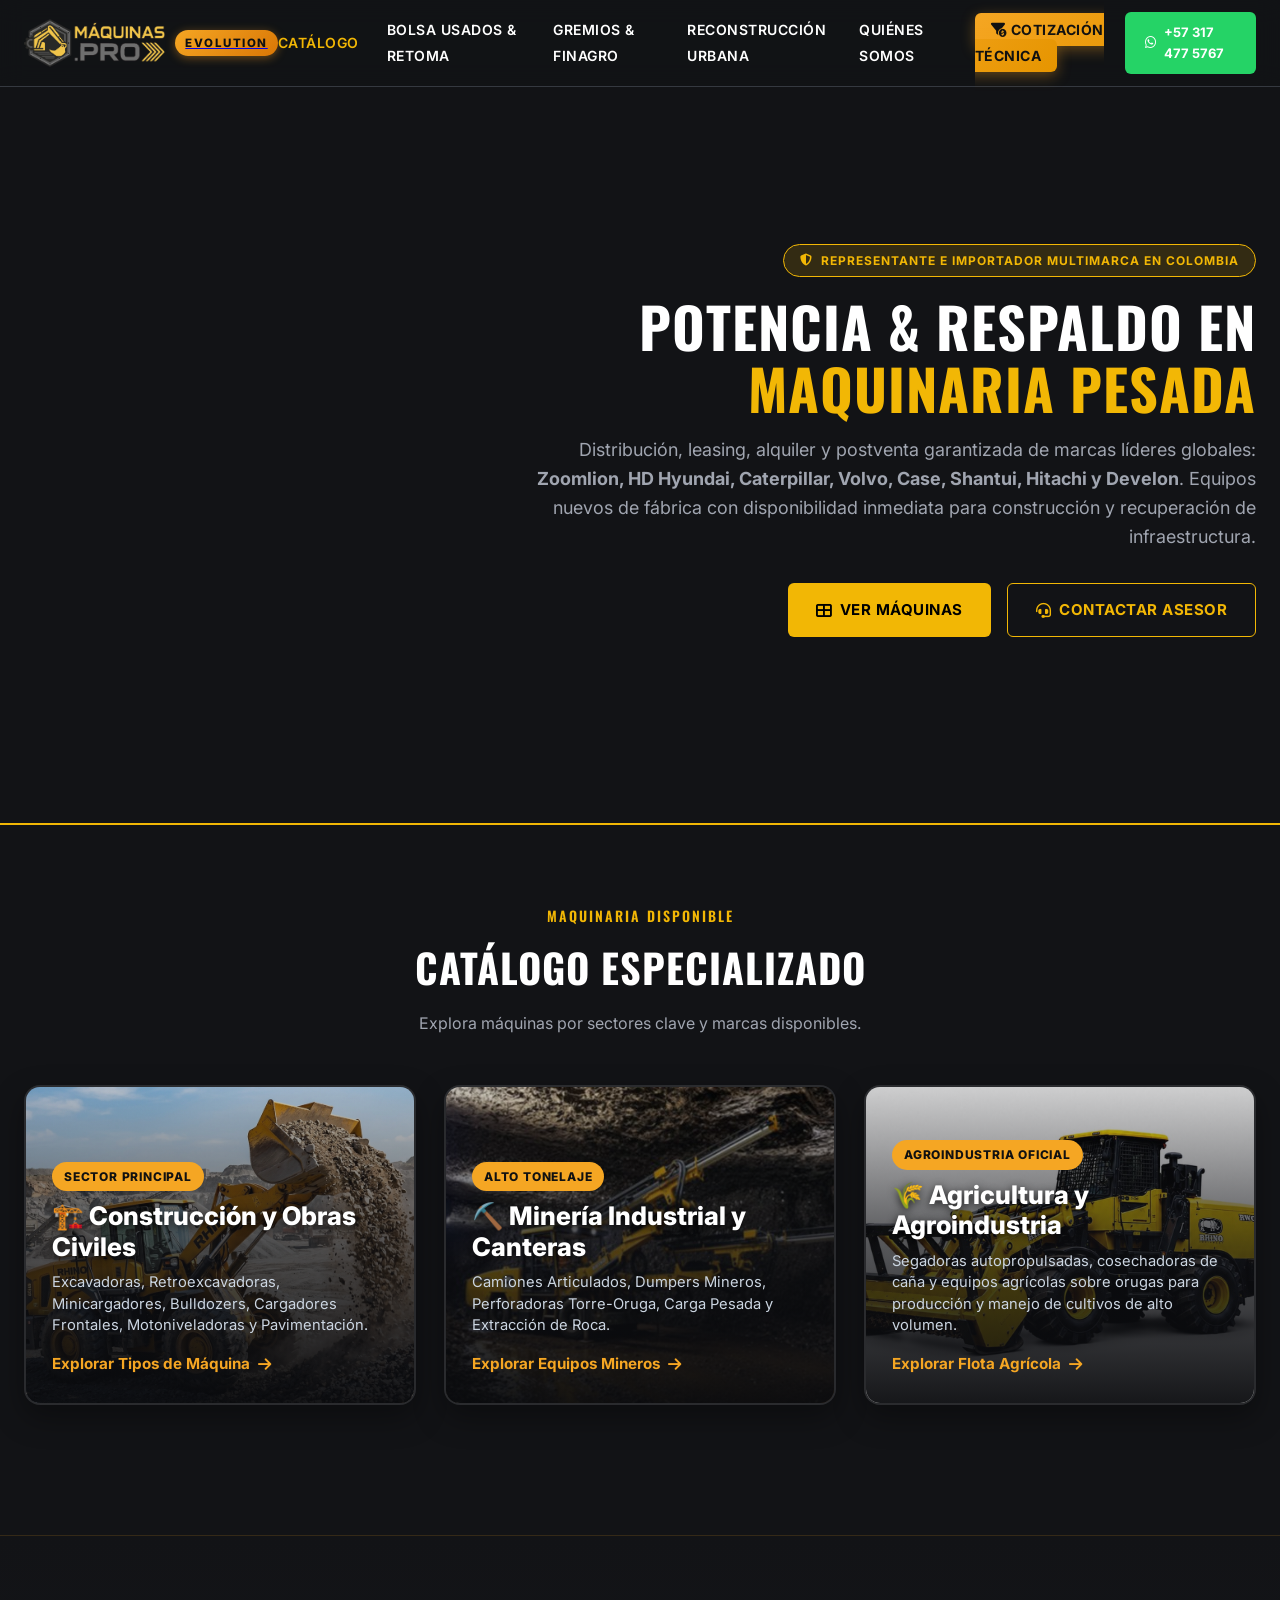
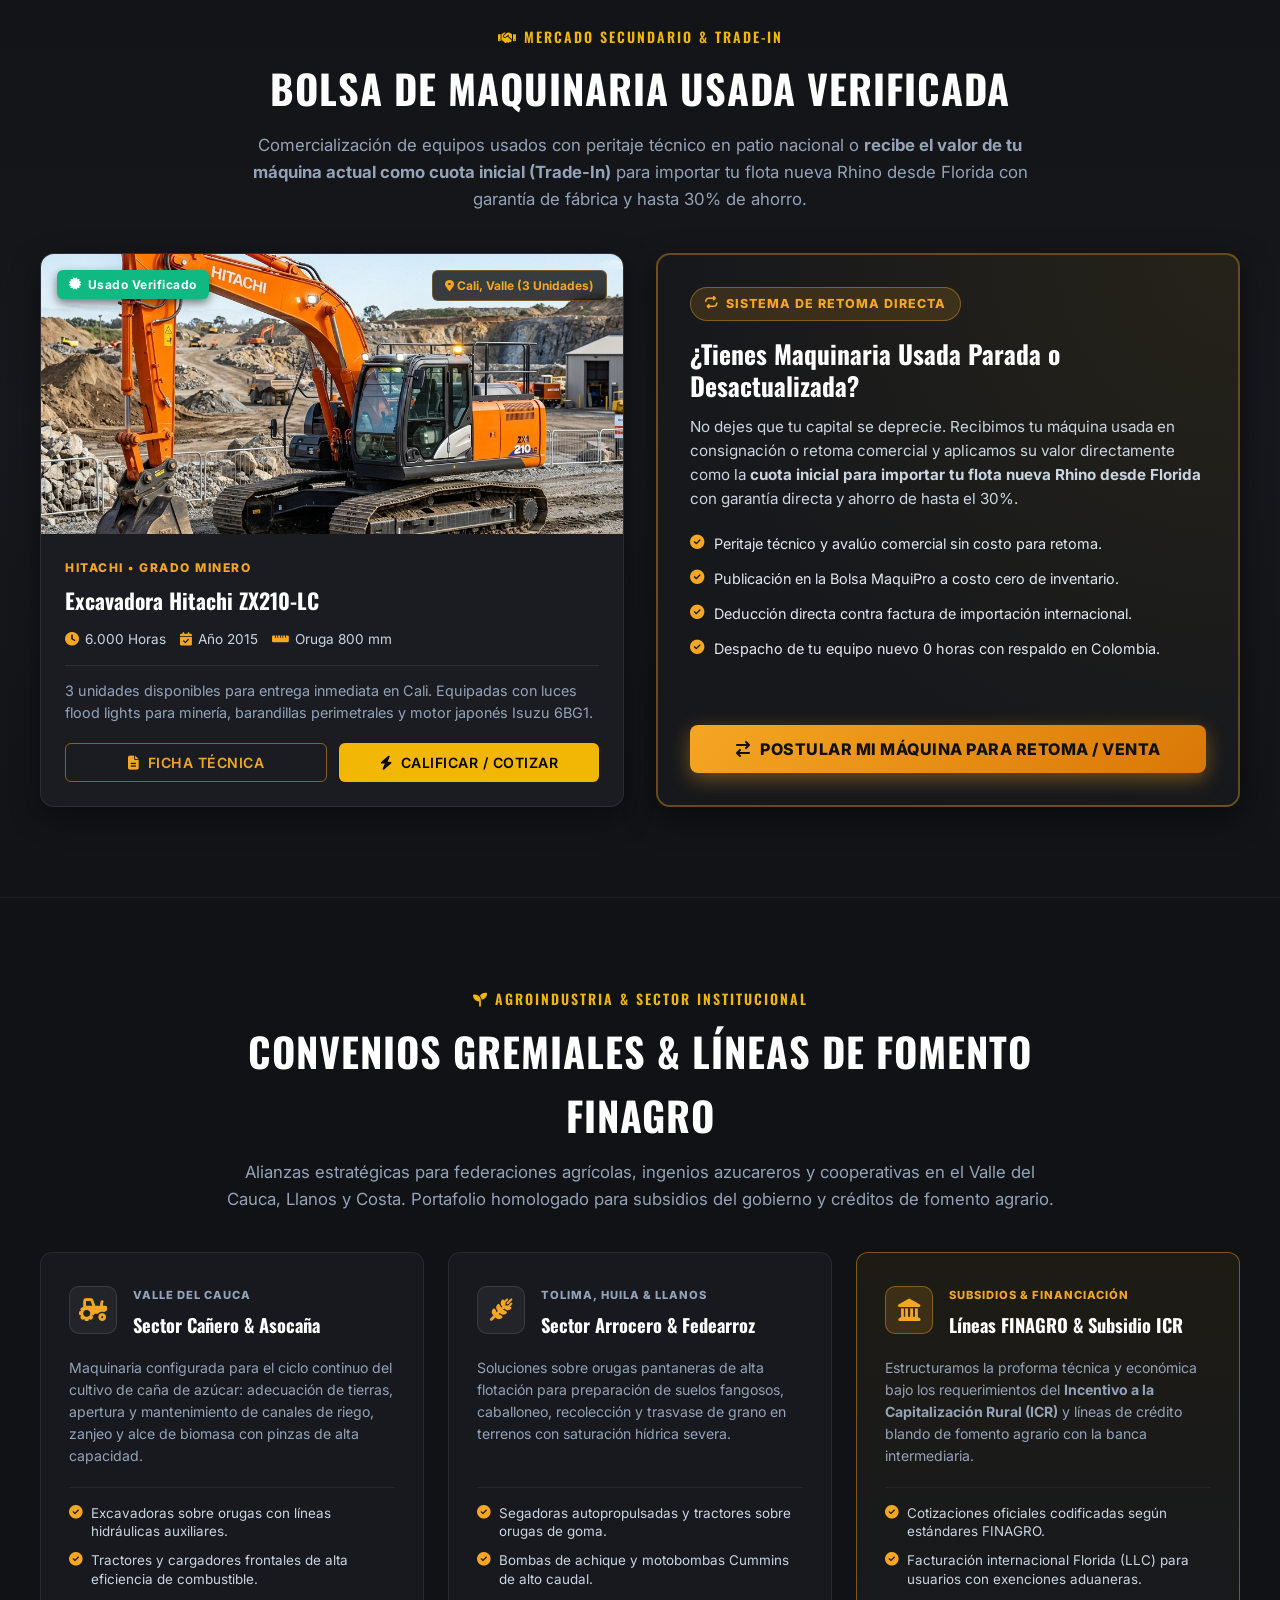
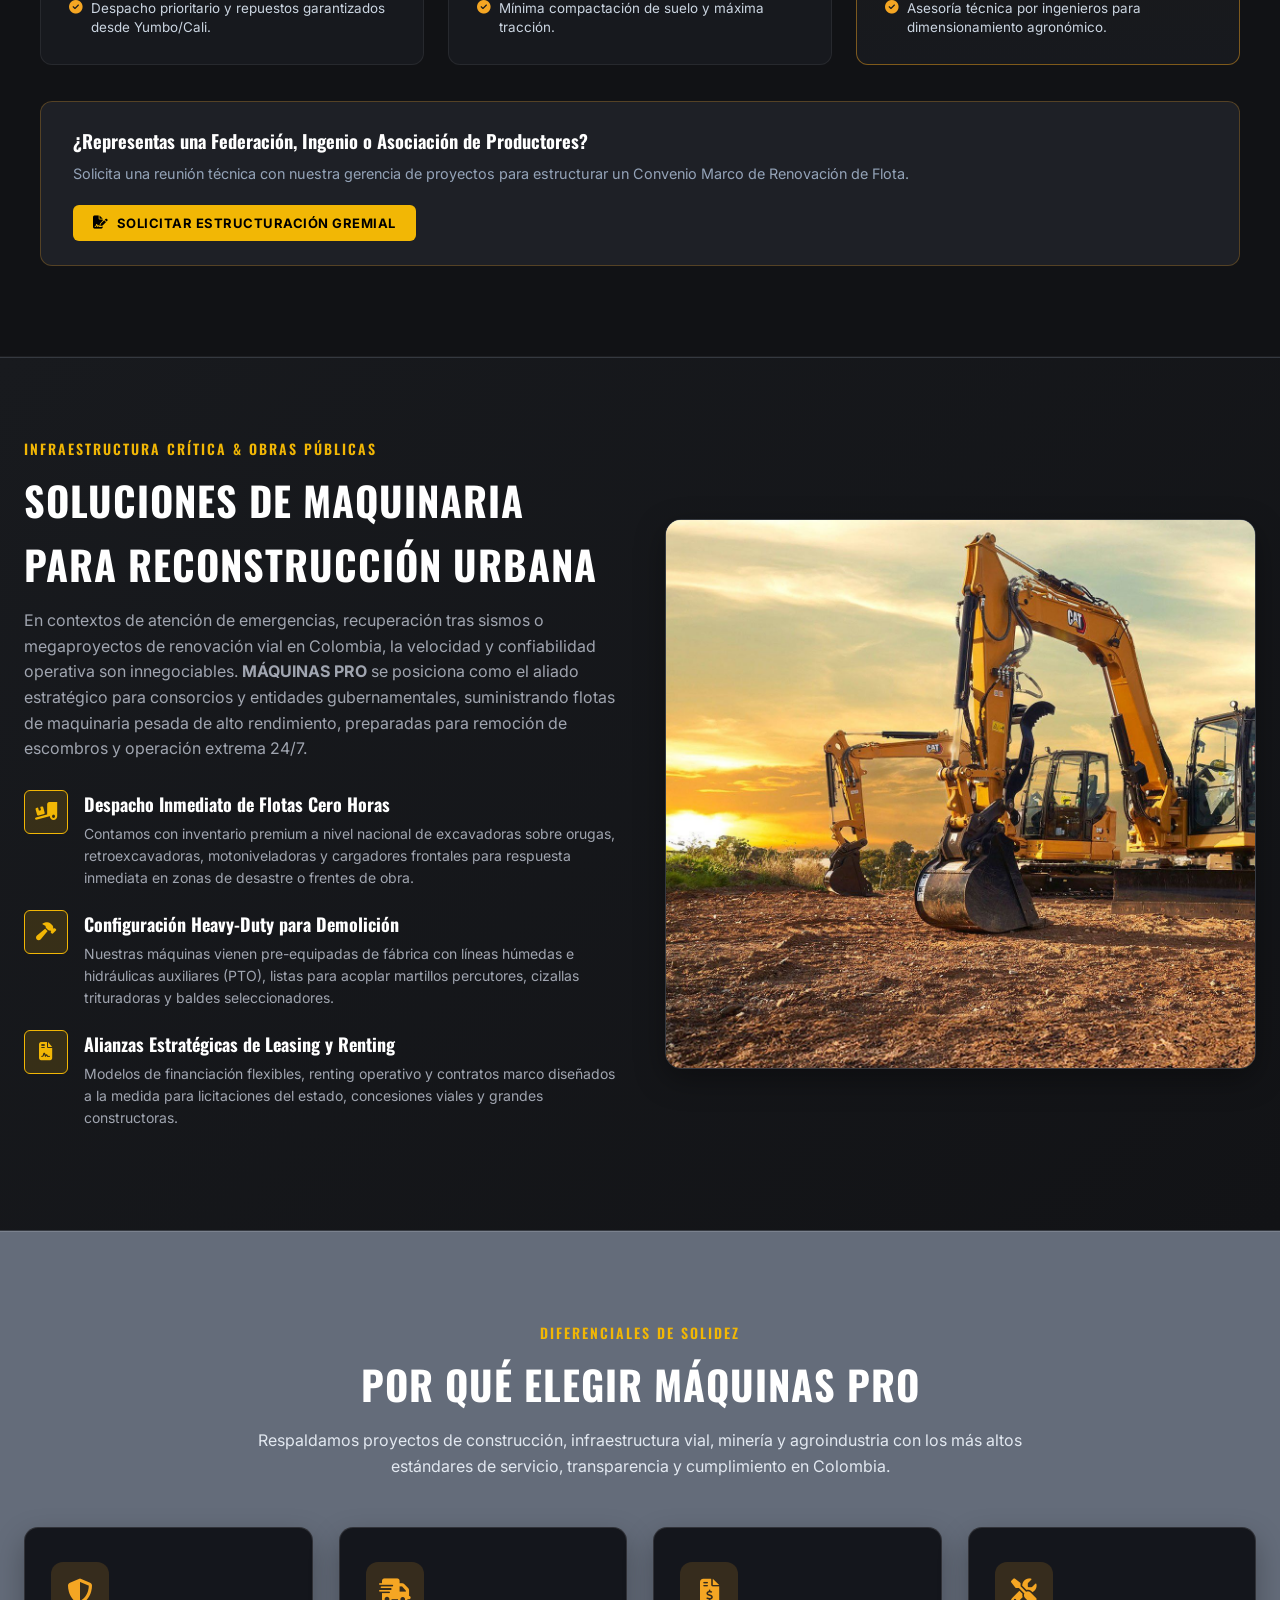
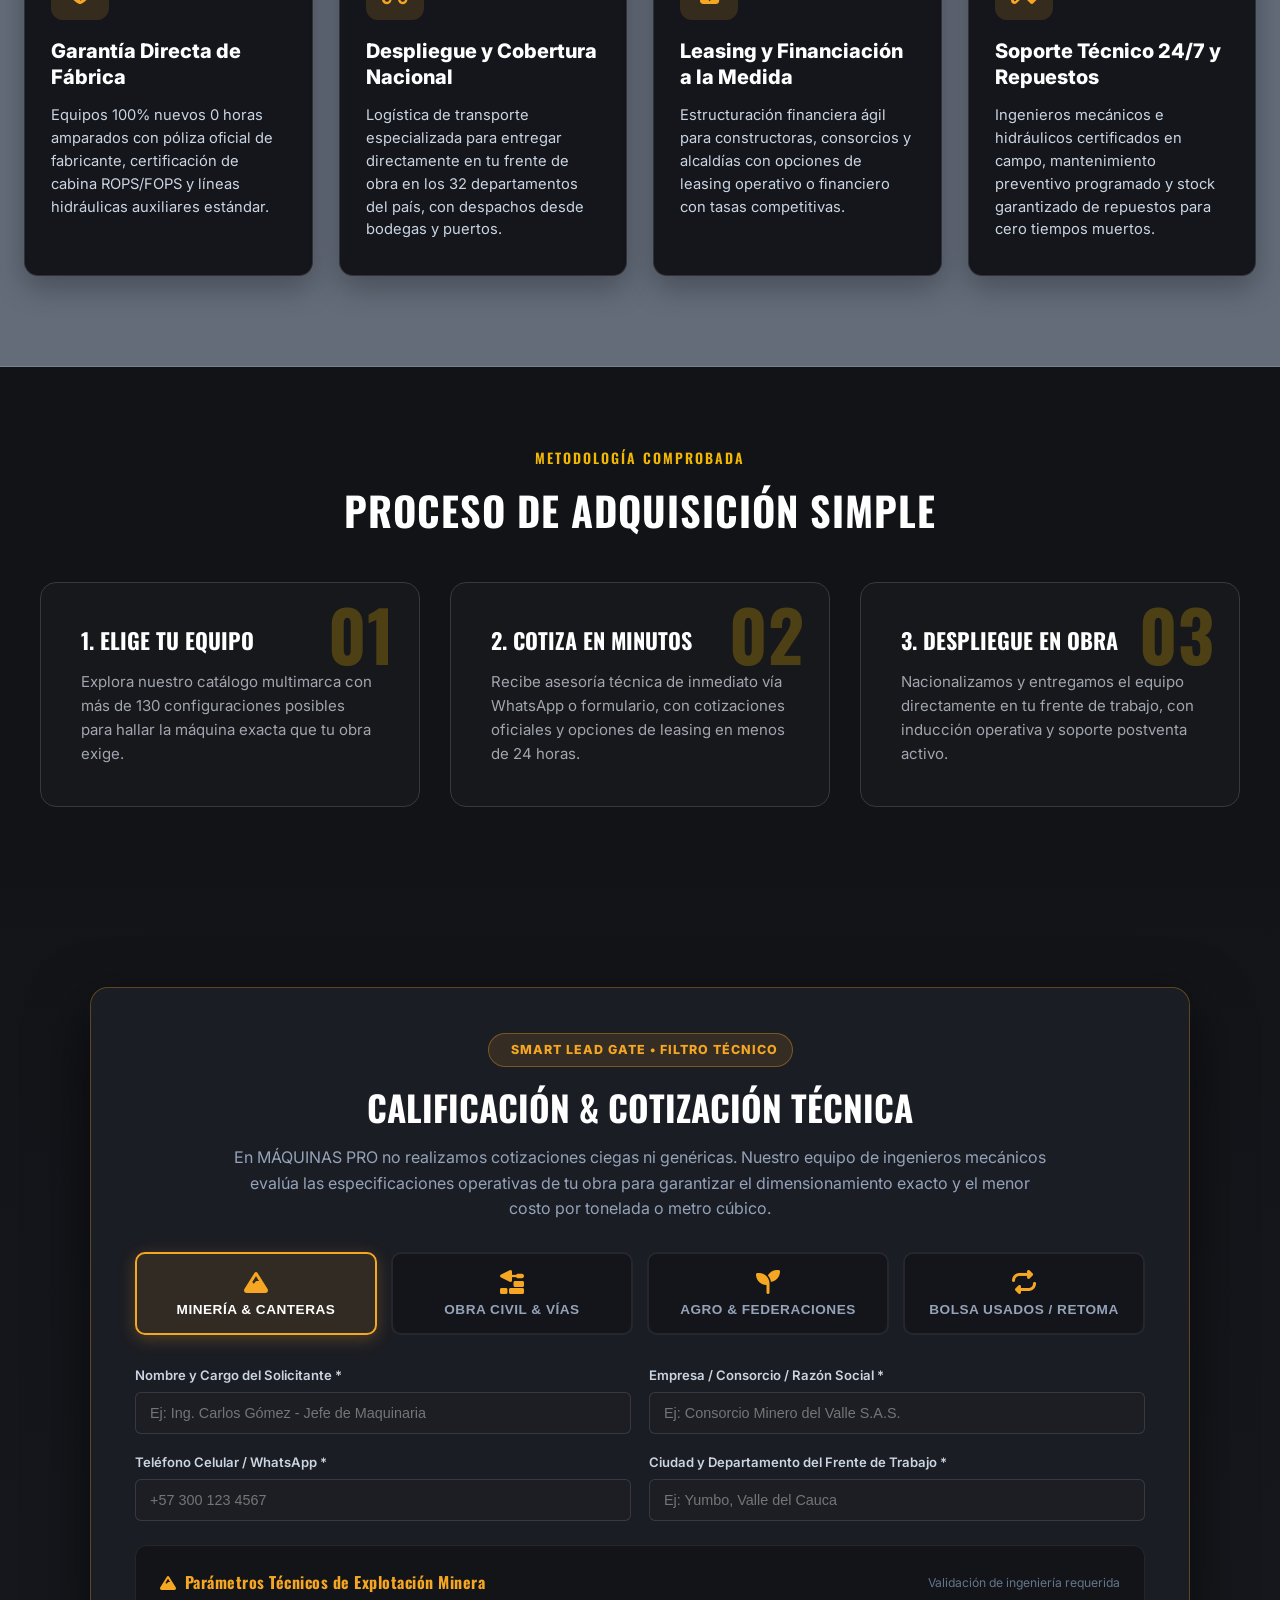
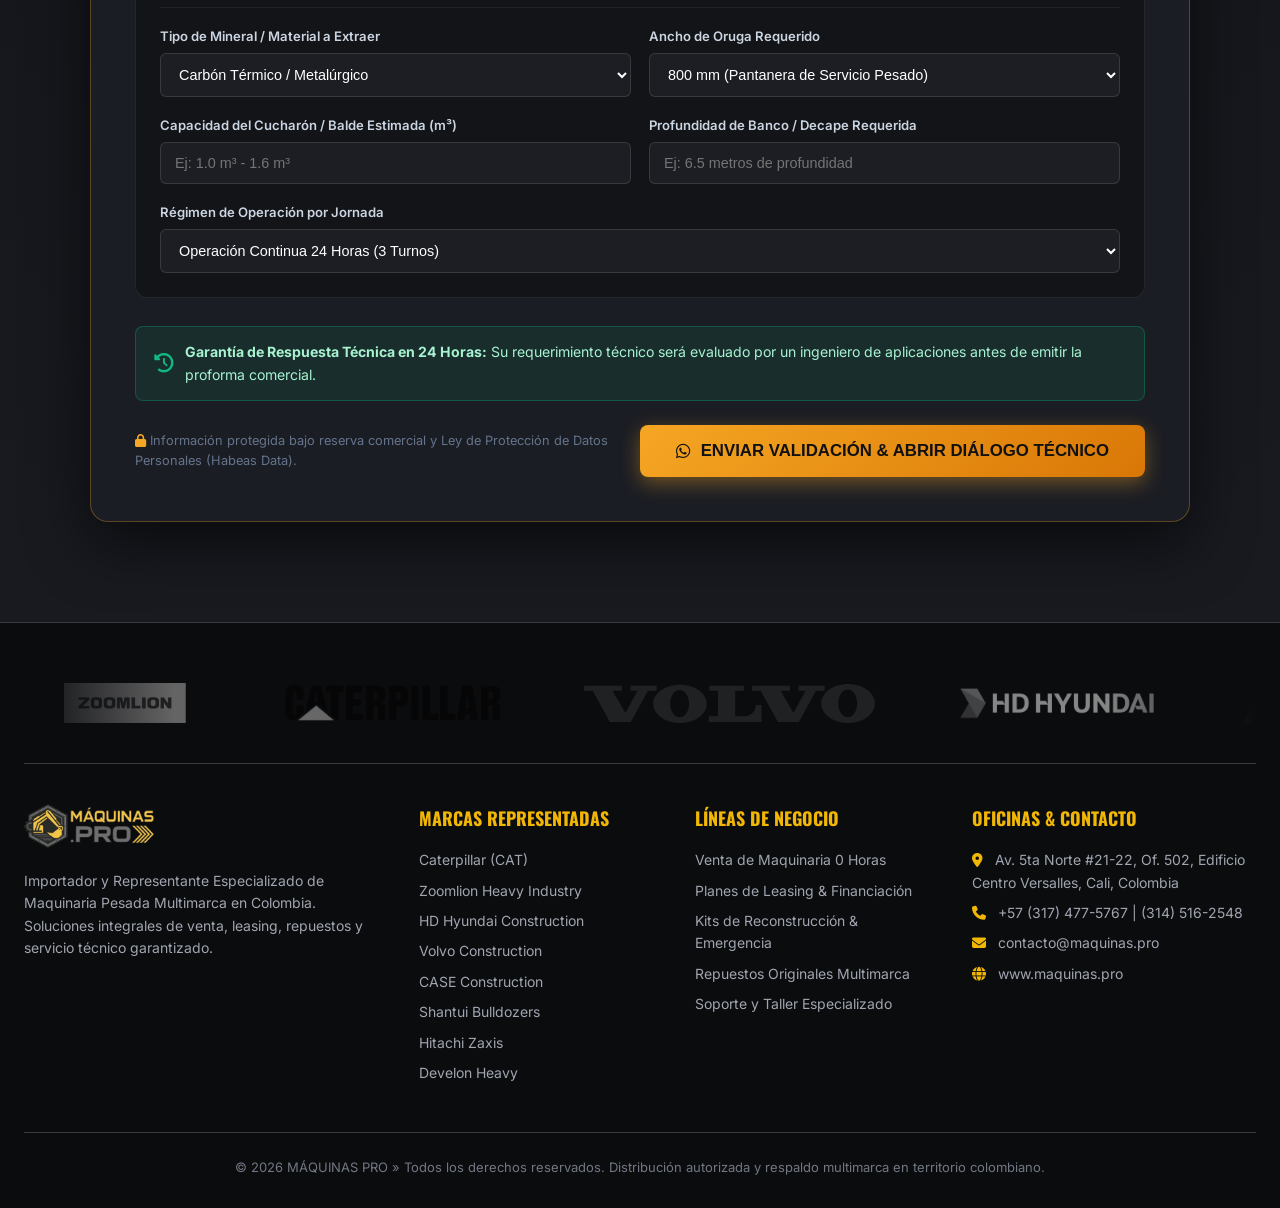
==== commit 6a83c17b: "feat: implementar Smart Lead Gate, Bolsa de Usados Trade-In y Pabellón Gremios FINAGRO" ====
--- a/index.html
+++ b/index.html
@@ -1632,6 +1632,613 @@
             transform: scale(0.95);
         }
 
+    
+        /* ════════════════════════════════════════════════════════════════════
+           MAQUINAS PRO EVOLUTION STYLES
+           ════════════════════════════════════════════════════════════════════ */
+        .evolution-pill-badge {
+            display: inline-flex;
+            align-items: center;
+            gap: 6px;
+            background: linear-gradient(135deg, #f5a623 0%, #d97706 100%);
+            color: #111;
+            font-size: 0.72rem;
+            font-weight: 800;
+            letter-spacing: 1.5px;
+            text-transform: uppercase;
+            padding: 4px 10px;
+            border-radius: 20px;
+            box-shadow: 0 2px 10px rgba(245, 166, 35, 0.4);
+            margin-left: 10px;
+            vertical-align: middle;
+        }
+
+        .btn-nav-gate {
+            background: linear-gradient(135deg, #f5a623 0%, #e69500 100%) !important;
+            color: #111 !important;
+            font-weight: 700 !important;
+            border-radius: 6px;
+            padding: 8px 16px !important;
+            box-shadow: 0 4px 14px rgba(245, 166, 35, 0.35);
+            transition: all 0.25s ease;
+        }
+        .btn-nav-gate:hover {
+            transform: translateY(-2px);
+            box-shadow: 0 6px 20px rgba(245, 166, 35, 0.5);
+        }
+
+        /* ── SECCIÓN BOLSA DE USADOS & TRADE-IN ── */
+        .bolsa-section {
+            padding: 90px 20px;
+            background: linear-gradient(180deg, #121316 0%, #16181d 50%, #121316 100%);
+            border-top: 1px solid rgba(245, 166, 35, 0.15);
+            border-bottom: 1px solid rgba(255, 255, 255, 0.05);
+            position: relative;
+        }
+        .bolsa-grid {
+            display: grid;
+            grid-template-columns: 1fr 1fr;
+            gap: 32px;
+            max-width: 1200px;
+            margin: 40px auto 0;
+        }
+        @media (max-width: 900px) {
+            .bolsa-grid { grid-template-columns: 1fr; }
+        }
+        .bolsa-card {
+            background: #1a1c22;
+            border: 1px solid rgba(255, 255, 255, 0.08);
+            border-radius: 14px;
+            overflow: hidden;
+            display: flex;
+            flex-direction: column;
+            box-shadow: 0 10px 30px rgba(0,0,0,0.4);
+            transition: all 0.3s ease;
+        }
+        .bolsa-card:hover {
+            border-color: rgba(245, 166, 35, 0.4);
+            transform: translateY(-4px);
+        }
+        .bolsa-card-img {
+            position: relative;
+            width: 100%;
+            height: 280px;
+            background: #0d0e11;
+        }
+        .bolsa-card-img img {
+            width: 100%;
+            height: 100%;
+            object-fit: cover;
+        }
+        .bolsa-status-badge {
+            position: absolute;
+            top: 16px;
+            left: 16px;
+            background: #10b981;
+            color: #fff;
+            font-size: 0.75rem;
+            font-weight: 700;
+            padding: 5px 12px;
+            border-radius: 6px;
+            letter-spacing: 0.5px;
+            display: inline-flex;
+            align-items: center;
+            gap: 6px;
+            box-shadow: 0 4px 10px rgba(0,0,0,0.5);
+        }
+        .bolsa-city-badge {
+            position: absolute;
+            top: 16px;
+            right: 16px;
+            background: rgba(0,0,0,0.75);
+            backdrop-filter: blur(6px);
+            color: #f5a623;
+            font-size: 0.75rem;
+            font-weight: 700;
+            padding: 5px 12px;
+            border-radius: 6px;
+            border: 1px solid rgba(245, 166, 35, 0.3);
+        }
+        .bolsa-card-body {
+            padding: 24px;
+            display: flex;
+            flex-direction: column;
+            flex-grow: 1;
+        }
+        .bolsa-card-brand {
+            font-size: 0.75rem;
+            font-weight: 800;
+            letter-spacing: 1.5px;
+            color: #f5a623;
+            margin-bottom: 6px;
+        }
+        .bolsa-card-title {
+            font-size: 1.35rem;
+            color: #fff;
+            font-family: 'Oswald', sans-serif;
+            margin-bottom: 12px;
+        }
+        .bolsa-specs-row {
+            display: flex;
+            flex-wrap: wrap;
+            gap: 14px;
+            margin-bottom: 14px;
+            padding-bottom: 14px;
+            border-bottom: 1px solid rgba(255, 255, 255, 0.08);
+            color: #cbd5e1;
+            font-size: 0.85rem;
+        }
+        .bolsa-specs-row span {
+            display: inline-flex;
+            align-items: center;
+            gap: 6px;
+        }
+        .bolsa-specs-row i {
+            color: #f5a623;
+        }
+        .bolsa-desc {
+            color: #94a3b8;
+            font-size: 0.9rem;
+            line-height: 1.5;
+            margin-bottom: 20px;
+            flex-grow: 1;
+        }
+        .bolsa-card-footer {
+            display: flex;
+            gap: 12px;
+        }
+        .bolsa-card-footer .btn {
+            flex: 1;
+            padding: 10px 14px;
+            font-size: 0.88rem;
+            text-align: center;
+            display: inline-flex;
+            align-items: center;
+            justify-content: center;
+            gap: 8px;
+            border-radius: 6px;
+            cursor: pointer;
+            text-decoration: none;
+            font-weight: 600;
+        }
+        .btn-outline-gold {
+            background: transparent;
+            border: 1px solid rgba(245, 166, 35, 0.5);
+            color: #f5a623;
+        }
+        .btn-outline-gold:hover {
+            background: rgba(245, 166, 35, 0.1);
+            color: #fff;
+        }
+
+        /* Trade-in Card */
+        .trade-in-card {
+            background: radial-gradient(circle at top right, #252319 0%, #17181c 70%);
+            border: 2px solid rgba(245, 166, 35, 0.35);
+            border-radius: 14px;
+            padding: 32px;
+            display: flex;
+            flex-direction: column;
+            justify-content: space-between;
+            box-shadow: 0 10px 30px rgba(0,0,0,0.5);
+            position: relative;
+        }
+        .trade-in-badge {
+            display: inline-flex;
+            align-items: center;
+            gap: 8px;
+            background: rgba(245, 166, 35, 0.15);
+            border: 1px solid rgba(245, 166, 35, 0.4);
+            color: #f5a623;
+            padding: 6px 14px;
+            border-radius: 30px;
+            font-size: 0.78rem;
+            font-weight: 800;
+            letter-spacing: 1px;
+            width: fit-content;
+            margin-bottom: 16px;
+        }
+        .trade-in-title {
+            font-size: 1.6rem;
+            color: #fff;
+            font-family: 'Oswald', sans-serif;
+            margin-bottom: 14px;
+            line-height: 1.25;
+        }
+        .trade-in-desc {
+            color: #cbd5e1;
+            font-size: 0.95rem;
+            line-height: 1.6;
+            margin-bottom: 20px;
+        }
+        .trade-in-features {
+            list-style: none;
+            padding: 0;
+            margin: 0 0 26px 0;
+            display: flex;
+            flex-direction: column;
+            gap: 12px;
+        }
+        .trade-in-features li {
+            color: #e2e8f0;
+            font-size: 0.9rem;
+            display: flex;
+            align-items: flex-start;
+            gap: 10px;
+        }
+        .trade-in-features i {
+            color: #f5a623;
+            margin-top: 3px;
+        }
+        .btn-tradein {
+            background: linear-gradient(135deg, #f5a623 0%, #d97706 100%);
+            color: #111;
+            font-weight: 800;
+            padding: 14px 24px;
+            border-radius: 8px;
+            border: none;
+            font-size: 1rem;
+            cursor: pointer;
+            width: 100%;
+            display: flex;
+            align-items: center;
+            justify-content: center;
+            gap: 10px;
+            box-shadow: 0 6px 20px rgba(245, 166, 35, 0.4);
+            transition: all 0.25s ease;
+        }
+        .btn-tradein:hover {
+            transform: translateY(-2px);
+            box-shadow: 0 8px 25px rgba(245, 166, 35, 0.6);
+        }
+
+        /* ── SECCIÓN GREMIOS & FINAGRO ── */
+        .gremios-section {
+            padding: 90px 20px;
+            background: #111215;
+            border-bottom: 1px solid rgba(255, 255, 255, 0.05);
+        }
+        .gremios-grid {
+            display: grid;
+            grid-template-columns: repeat(3, 1fr);
+            gap: 24px;
+            max-width: 1200px;
+            margin: 40px auto 0;
+        }
+        @media (max-width: 990px) {
+            .gremios-grid { grid-template-columns: 1fr; }
+        }
+        .gremio-card {
+            background: #17191e;
+            border: 1px solid rgba(255, 255, 255, 0.07);
+            border-radius: 12px;
+            padding: 28px;
+            display: flex;
+            flex-direction: column;
+            transition: all 0.3s ease;
+        }
+        .gremio-card:hover {
+            border-color: rgba(245, 166, 35, 0.3);
+            transform: translateY(-4px);
+        }
+        .gremio-card.highlight-card {
+            background: linear-gradient(180deg, #1d1b14 0%, #17191e 100%);
+            border: 1px solid rgba(245, 166, 35, 0.45);
+        }
+        .gremio-header {
+            display: flex;
+            align-items: center;
+            gap: 16px;
+            margin-bottom: 18px;
+        }
+        .gremio-icon {
+            width: 48px;
+            height: 48px;
+            border-radius: 10px;
+            background: rgba(255, 255, 255, 0.05);
+            border: 1px solid rgba(255, 255, 255, 0.1);
+            color: #f5a623;
+            display: flex;
+            align-items: center;
+            justify-content: center;
+            font-size: 1.4rem;
+            flex-shrink: 0;
+        }
+        .gremio-icon.gold-icon {
+            background: rgba(245, 166, 35, 0.15);
+            border-color: rgba(245, 166, 35, 0.4);
+            color: #f5a623;
+        }
+        .gremio-tag {
+            font-size: 0.7rem;
+            font-weight: 800;
+            color: #94a3b8;
+            letter-spacing: 1px;
+            text-transform: uppercase;
+        }
+        .gremio-tag.gold-tag {
+            color: #f5a623;
+        }
+        .gremio-header h3 {
+            font-size: 1.15rem;
+            color: #fff;
+            margin: 3px 0 0 0;
+            font-family: 'Oswald', sans-serif;
+        }
+        .gremio-card p {
+            color: #94a3b8;
+            font-size: 0.88rem;
+            line-height: 1.55;
+            margin-bottom: 20px;
+            flex-grow: 1;
+        }
+        .gremio-bullets {
+            list-style: none;
+            padding: 0;
+            margin: 0;
+            display: flex;
+            flex-direction: column;
+            gap: 10px;
+            border-top: 1px solid rgba(255, 255, 255, 0.06);
+            padding-top: 16px;
+        }
+        .gremio-bullets li {
+            color: #cbd5e1;
+            font-size: 0.84rem;
+            display: flex;
+            align-items: flex-start;
+            gap: 8px;
+            line-height: 1.4;
+        }
+        .gremio-bullets i {
+            color: #f5a623;
+            font-size: 0.85rem;
+            margin-top: 2px;
+        }
+        .gremios-banner-cta {
+            max-width: 1200px;
+            margin: 36px auto 0;
+            background: #1e2026;
+            border: 1px solid rgba(245, 166, 35, 0.25);
+            border-radius: 12px;
+            padding: 24px 32px;
+            display: flex;
+            align-items: center;
+            justify-content: space-between;
+            gap: 20px;
+            flex-wrap: wrap;
+        }
+        .gremios-cta-text h4 {
+            color: #fff;
+            font-size: 1.15rem;
+            margin: 0 0 6px 0;
+            font-family: 'Oswald', sans-serif;
+        }
+        .gremios-cta-text p {
+            color: #94a3b8;
+            margin: 0;
+            font-size: 0.9rem;
+        }
+
+        /* ── SECCIÓN SMART LEAD GATE ── */
+        .smart-gate-section {
+            padding: 100px 20px;
+            background: linear-gradient(180deg, #131418 0%, #181a20 100%);
+            position: relative;
+        }
+        .gate-container {
+            max-width: 1100px;
+            margin: 0 auto;
+            background: #1b1d24;
+            border: 1px solid rgba(245, 166, 35, 0.3);
+            border-radius: 18px;
+            padding: 44px;
+            box-shadow: 0 20px 60px rgba(0, 0, 0, 0.6);
+        }
+        @media (max-width: 768px) {
+            .gate-container { padding: 24px 18px; }
+        }
+        .gate-badge {
+            display: inline-flex;
+            align-items: center;
+            gap: 8px;
+            background: rgba(245, 166, 35, 0.12);
+            border: 1px solid rgba(245, 166, 35, 0.35);
+            color: #f5a623;
+            padding: 6px 14px;
+            border-radius: 20px;
+            font-size: 0.78rem;
+            font-weight: 800;
+            letter-spacing: 1px;
+            text-transform: uppercase;
+            margin-bottom: 12px;
+        }
+        .gate-title {
+            font-size: 2.2rem;
+            color: #fff;
+            font-family: 'Oswald', sans-serif;
+            margin-bottom: 10px;
+            text-transform: uppercase;
+        }
+        .gate-subtitle {
+            color: #94a3b8;
+            font-size: 1rem;
+            line-height: 1.6;
+            margin-bottom: 32px;
+            max-width: 820px;
+        }
+
+        /* Sector Picker Chips */
+        .sector-picker-grid {
+            display: grid;
+            grid-template-columns: repeat(4, 1fr);
+            gap: 14px;
+            margin-bottom: 30px;
+        }
+        @media (max-width: 860px) {
+            .sector-picker-grid { grid-template-columns: repeat(2, 1fr); }
+        }
+        @media (max-width: 480px) {
+            .sector-picker-grid { grid-template-columns: 1fr; }
+        }
+        .sector-choice-btn {
+            background: #14151a;
+            border: 2px solid rgba(255, 255, 255, 0.08);
+            border-radius: 10px;
+            padding: 16px 14px;
+            cursor: pointer;
+            display: flex;
+            flex-direction: column;
+            align-items: center;
+            text-align: center;
+            gap: 8px;
+            transition: all 0.25s ease;
+            color: #94a3b8;
+        }
+        .sector-choice-btn:hover {
+            border-color: rgba(245, 166, 35, 0.4);
+            color: #fff;
+        }
+        .sector-choice-btn.active {
+            background: rgba(245, 166, 35, 0.1);
+            border-color: #f5a623;
+            color: #fff;
+            box-shadow: 0 4px 16px rgba(245, 166, 35, 0.25);
+        }
+        .sector-choice-btn i {
+            font-size: 1.5rem;
+            color: #f5a623;
+        }
+        .sector-choice-btn span {
+            font-size: 0.85rem;
+            font-weight: 700;
+            letter-spacing: 0.5px;
+        }
+
+        /* Technical Fieldset Container */
+        .tech-box {
+            background: #131418;
+            border: 1px solid rgba(255, 255, 255, 0.08);
+            border-radius: 12px;
+            padding: 24px;
+            margin-bottom: 28px;
+        }
+        .tech-box-header {
+            display: flex;
+            align-items: center;
+            justify-content: space-between;
+            margin-bottom: 18px;
+            padding-bottom: 12px;
+            border-bottom: 1px solid rgba(255, 255, 255, 0.06);
+        }
+        .tech-box-header h4 {
+            color: #f5a623;
+            font-size: 1rem;
+            margin: 0;
+            display: flex;
+            align-items: center;
+            gap: 8px;
+            font-family: 'Oswald', sans-serif;
+            letter-spacing: 0.5px;
+        }
+        .tech-box-header span {
+            font-size: 0.76rem;
+            color: #64748b;
+        }
+
+        .gate-form-grid {
+            display: grid;
+            grid-template-columns: repeat(2, 1fr);
+            gap: 18px;
+        }
+        @media (max-width: 768px) {
+            .gate-form-grid { grid-template-columns: 1fr; }
+        }
+        .gate-form-group {
+            display: flex;
+            flex-direction: column;
+            gap: 6px;
+        }
+        .gate-form-group.full-width {
+            grid-column: span 2;
+        }
+        @media (max-width: 768px) {
+            .gate-form-group.full-width { grid-column: span 1; }
+        }
+        .gate-form-group label {
+            color: #cbd5e1;
+            font-size: 0.82rem;
+            font-weight: 600;
+        }
+        .gate-form-group input,
+        .gate-form-group select,
+        .gate-form-group textarea {
+            background: #1c1e24;
+            border: 1px solid rgba(255, 255, 255, 0.12);
+            border-radius: 6px;
+            padding: 12px 14px;
+            color: #fff;
+            font-size: 0.9rem;
+            outline: none;
+            transition: all 0.2s ease;
+        }
+        .gate-form-group input:focus,
+        .gate-form-group select:focus,
+        .gate-form-group textarea:focus {
+            border-color: #f5a623;
+            box-shadow: 0 0 0 3px rgba(245, 166, 35, 0.2);
+        }
+
+        .gate-alert {
+            background: rgba(16, 185, 129, 0.1);
+            border: 1px solid rgba(16, 185, 129, 0.3);
+            border-radius: 8px;
+            padding: 14px 18px;
+            color: #a7f3d0;
+            font-size: 0.88rem;
+            display: flex;
+            align-items: center;
+            gap: 12px;
+            margin-bottom: 24px;
+        }
+        .gate-alert i {
+            font-size: 1.2rem;
+            color: #10b981;
+        }
+
+        .gate-submit-row {
+            display: flex;
+            align-items: center;
+            justify-content: space-between;
+            gap: 20px;
+            flex-wrap: wrap;
+        }
+        .gate-submit-row p {
+            color: #64748b;
+            font-size: 0.8rem;
+            margin: 0;
+            max-width: 480px;
+        }
+        .btn-gate-submit {
+            background: linear-gradient(135deg, #f5a623 0%, #d97706 100%);
+            color: #111;
+            font-size: 1.05rem;
+            font-weight: 800;
+            padding: 16px 36px;
+            border-radius: 8px;
+            border: none;
+            cursor: pointer;
+            display: inline-flex;
+            align-items: center;
+            gap: 10px;
+            box-shadow: 0 6px 20px rgba(245, 166, 35, 0.4);
+            transition: all 0.25s ease;
+        }
+        .btn-gate-submit:hover {
+            transform: translateY(-2px);
+            box-shadow: 0 8px 26px rgba(245, 166, 35, 0.6);
+        }
+
     </style>
 </head>
 <body>
@@ -1639,15 +2246,17 @@
     <!-- ── Header ───────────────────────────────────────────────────────── -->
     <header>
         <div class="nav-container">
-            <a href="index.html" class="logo-wrapper">
+            <a href="index.html" class="logo-wrapper" style="display:flex; align-items:center;">
                 <img loading="lazy" src="assets/logo/logo-maquinas-pro.png" alt="MÁQUINAS PRO »">
+                <span class="evolution-pill-badge">EVOLUTION</span>
             </a>
             <ul class="nav-links" id="navLinks">
-                <li><a href="#catalogo" class="active">Catálogo Multimarca</a></li>
+                <li><a href="#catalogo" class="active">Catálogo</a></li>
+                <li><a href="#bolsa-usados">Bolsa Usados & Retoma</a></li>
+                <li><a href="#gremios-agro">Gremios & FINAGRO</a></li>
                 <li><a href="#reconstruccion">Reconstrucción Urbana</a></li>
-                <li><a href="#ventajas">Por Qué Elegirnos</a></li>
                 <li><a href="quienes-somos.html">Quiénes Somos</a></li>
-                <li><a href="#contacto_form">Contacto</a></li>
+                <li><a href="#smart_lead_gate" class="btn-nav-gate"><i class="fas fa-filter-circle-dollar"></i> Cotización Técnica</a></li>
             </ul>
             <div class="nav-actions">
                 <a id="navWhatsappBtn" href="https://wa.me/573174775767" target="_blank" class="btn-whatsapp">
@@ -1848,9 +2457,7 @@
                         <button class="btn btn-outline" onclick="openProductModal('rhino-rwcw-180')">
                             <i class="fas fa-file-lines"></i> Vista Rápida
                         </button>
-                        <a href="https://wa.me/573174775767?text=Hola%2C%20deseo%20cotizar%20la%20m%C3%A1quina%20RWCW-180 Segadora Autopropulsada%20en%20M%C3%A1quinas%20Pro" target="_blank" class="btn btn-gold">
-                            <i class="fas fa-bolt"></i> Cotizar
-                        </a>
+                        <button type="button" class="btn btn-gold" onclick="cotizarEquipo(this.closest('.product-card').querySelector('.card-model').textContent, this.closest('.product-card').dataset.category)"><i class="fas fa-bolt"></i> Cotizar</button>
                     </div>
                 </div>
             </div>
@@ -1874,9 +2481,7 @@
                         <button class="btn btn-outline" onclick="openProductModal('rhino-rwcw-190')">
                             <i class="fas fa-file-lines"></i> Vista Rápida
                         </button>
-                        <a href="https://wa.me/573174775767?text=Hola%2C%20deseo%20cotizar%20la%20m%C3%A1quina%20RWCW-190 Segadora Autopropulsada%20en%20M%C3%A1quinas%20Pro" target="_blank" class="btn btn-gold">
-                            <i class="fas fa-bolt"></i> Cotizar
-                        </a>
+                        <button type="button" class="btn btn-gold" onclick="cotizarEquipo(this.closest('.product-card').querySelector('.card-model').textContent, this.closest('.product-card').dataset.category)"><i class="fas fa-bolt"></i> Cotizar</button>
                     </div>
                 </div>
             </div>
@@ -1900,9 +2505,7 @@
                         <button class="btn btn-outline" onclick="openProductModal('rhino-rcw1015t')">
                             <i class="fas fa-file-lines"></i> Vista Rápida
                         </button>
-                        <a href="https://wa.me/573174775767?text=Hola%2C%20deseo%20cotizar%20la%20m%C3%A1quina%20RCW1015T Equipo Agrícola sobre Orugas%20en%20M%C3%A1quinas%20Pro" target="_blank" class="btn btn-gold">
-                            <i class="fas fa-bolt"></i> Cotizar
-                        </a>
+                        <button type="button" class="btn btn-gold" onclick="cotizarEquipo(this.closest('.product-card').querySelector('.card-model').textContent, this.closest('.product-card').dataset.category)"><i class="fas fa-bolt"></i> Cotizar</button>
                     </div>
                 </div>
             </div>
@@ -1926,9 +2529,7 @@
                         <button class="btn btn-outline" onclick="openProductModal('rhino-rcw1520t')">
                             <i class="fas fa-file-lines"></i> Vista Rápida
                         </button>
-                        <a href="https://wa.me/573174775767?text=Hola%2C%20deseo%20cotizar%20la%20m%C3%A1quina%20RCW1520T Equipo Agrícola sobre Orugas%20en%20M%C3%A1quinas%20Pro" target="_blank" class="btn btn-gold">
-                            <i class="fas fa-bolt"></i> Cotizar
-                        </a>
+                        <button type="button" class="btn btn-gold" onclick="cotizarEquipo(this.closest('.product-card').querySelector('.card-model').textContent, this.closest('.product-card').dataset.category)"><i class="fas fa-bolt"></i> Cotizar</button>
                     </div>
                 </div>
             </div>
@@ -1952,9 +2553,7 @@
                         <button class="btn btn-outline" onclick="openProductModal('rhino-rcw2030t')">
                             <i class="fas fa-file-lines"></i> Vista Rápida
                         </button>
-                        <a href="https://wa.me/573174775767?text=Hola%2C%20deseo%20cotizar%20la%20m%C3%A1quina%20RCW2030T Equipo Agrícola sobre Orugas%20en%20M%C3%A1quinas%20Pro" target="_blank" class="btn btn-gold">
-                            <i class="fas fa-bolt"></i> Cotizar
-                        </a>
+                        <button type="button" class="btn btn-gold" onclick="cotizarEquipo(this.closest('.product-card').querySelector('.card-model').textContent, this.closest('.product-card').dataset.category)"><i class="fas fa-bolt"></i> Cotizar</button>
                     </div>
                 </div>
             </div>
@@ -1981,9 +2580,7 @@
                         <button class="btn btn-outline" onclick="openProductModal('cat-420')">
                             <i class="fas fa-file-lines"></i> Ficha Técnica
                         </button>
-                        <a href="https://wa.me/573174775767?text=Hola%2C%20deseo%20cotizar%20la%20Retroexcavadora%20Caterpillar%20420%20en%20M%C3%A1quinas%20Pro" target="_blank" class="btn btn-gold">
-                            <i class="fas fa-bolt"></i> Cotizar
-                        </a>
+                        <button type="button" class="btn btn-gold" onclick="cotizarEquipo(this.closest('.product-card').querySelector('.card-model').textContent, this.closest('.product-card').dataset.category)"><i class="fas fa-bolt"></i> Cotizar</button>
                     </div>
                 </div>
             </div>
@@ -2010,9 +2607,7 @@
                         <button class="btn btn-outline" onclick="openProductModal('zoomlion-ze215g')">
                             <i class="fas fa-file-lines"></i> Ficha Técnica
                         </button>
-                        <a href="https://wa.me/573174775767?text=Hola%2C%20deseo%20cotizar%20la%20Excavadora%20Zoomlion%20ZE215G%20en%20M%C3%A1quinas%20Pro" target="_blank" class="btn btn-gold">
-                            <i class="fas fa-bolt"></i> Cotizar
-                        </a>
+                        <button type="button" class="btn btn-gold" onclick="cotizarEquipo(this.closest('.product-card').querySelector('.card-model').textContent, this.closest('.product-card').dataset.category)"><i class="fas fa-bolt"></i> Cotizar</button>
                     </div>
                 </div>
             </div>
@@ -2039,9 +2634,7 @@
                         <button class="btn btn-outline" onclick="openProductModal('shantui-dh17')">
                             <i class="fas fa-file-lines"></i> Ficha Técnica
                         </button>
-                        <a href="https://wa.me/573174775767?text=Hola%2C%20deseo%20cotizar%20el%20Bulldozer%20Shantui%20DH17%20en%20M%C3%A1quinas%20Pro" target="_blank" class="btn btn-gold">
-                            <i class="fas fa-bolt"></i> Cotizar
-                        </a>
+                        <button type="button" class="btn btn-gold" onclick="cotizarEquipo(this.closest('.product-card').querySelector('.card-model').textContent, this.closest('.product-card').dataset.category)"><i class="fas fa-bolt"></i> Cotizar</button>
                     </div>
                 </div>
             </div>
@@ -2068,9 +2661,7 @@
                         <button class="btn btn-outline" onclick="openProductModal('case-580n')">
                             <i class="fas fa-file-lines"></i> Ficha Técnica
                         </button>
-                        <a href="https://wa.me/573174775767?text=Hola%2C%20deseo%20cotizar%20la%20Retroexcavadora%20CASE%20580N%20en%20M%C3%A1quinas%20Pro" target="_blank" class="btn btn-gold">
-                            <i class="fas fa-bolt"></i> Cotizar
-                        </a>
+                        <button type="button" class="btn btn-gold" onclick="cotizarEquipo(this.closest('.product-card').querySelector('.card-model').textContent, this.closest('.product-card').dataset.category)"><i class="fas fa-bolt"></i> Cotizar</button>
                     </div>
                 </div>
             </div>
@@ -2097,9 +2688,7 @@
                         <button class="btn btn-outline" onclick="openProductModal('hyundai-hx220s')">
                             <i class="fas fa-file-lines"></i> Ficha Técnica
                         </button>
-                        <a href="https://wa.me/573174775767?text=Hola%2C%20deseo%20cotizar%20la%20Excavadora%20HD%20Hyundai%20HX220S%20en%20M%C3%A1quinas%20Pro" target="_blank" class="btn btn-gold">
-                            <i class="fas fa-bolt"></i> Cotizar
-                        </a>
+                        <button type="button" class="btn btn-gold" onclick="cotizarEquipo(this.closest('.product-card').querySelector('.card-model').textContent, this.closest('.product-card').dataset.category)"><i class="fas fa-bolt"></i> Cotizar</button>
                     </div>
                 </div>
             </div>
@@ -2126,9 +2715,7 @@
                         <button class="btn btn-outline" onclick="openProductModal('volvo-ec210')">
                             <i class="fas fa-file-lines"></i> Ficha Técnica
                         </button>
-                        <a href="https://wa.me/573174775767?text=Hola%2C%20deseo%20cotizar%20la%20Excavadora%20Volvo%20EC210D%20en%20M%C3%A1quinas%20Pro" target="_blank" class="btn btn-gold">
-                            <i class="fas fa-bolt"></i> Cotizar
-                        </a>
+                        <button type="button" class="btn btn-gold" onclick="cotizarEquipo(this.closest('.product-card').querySelector('.card-model').textContent, this.closest('.product-card').dataset.category)"><i class="fas fa-bolt"></i> Cotizar</button>
                     </div>
                 </div>
             </div>
@@ -2155,9 +2742,7 @@
                         <button class="btn btn-outline" onclick="openProductModal('hitachi-zx200')">
                             <i class="fas fa-file-lines"></i> Ficha Técnica
                         </button>
-                        <a href="https://wa.me/573174775767?text=Hola%2C%20deseo%20cotizar%20la%20Excavadora%20Hitachi%20ZX200%20en%20M%C3%A1quinas%20Pro" target="_blank" class="btn btn-gold">
-                            <i class="fas fa-bolt"></i> Cotizar
-                        </a>
+                        <button type="button" class="btn btn-gold" onclick="cotizarEquipo(this.closest('.product-card').querySelector('.card-model').textContent, this.closest('.product-card').dataset.category)"><i class="fas fa-bolt"></i> Cotizar</button>
                     </div>
                 </div>
             </div>
@@ -2184,9 +2769,7 @@
                         <button class="btn btn-outline" onclick="openProductModal('hitachi-zx210lc')">
                             <i class="fas fa-file-lines"></i> Ficha Técnica
                         </button>
-                        <a href="https://wa.me/573174775767?text=Hola%2C%20deseo%20cotizar%20la%20Excavadora%20Hitachi%20ZX210-LC%20disponible%20en%20Cali%20en%20M%C3%A1quinas%20Pro" target="_blank" class="btn btn-gold">
-                            <i class="fas fa-bolt"></i> Cotizar
-                        </a>
+                        <button type="button" class="btn btn-gold" onclick="cotizarEquipo(this.closest('.product-card').querySelector('.card-model').textContent, this.closest('.product-card').dataset.category)"><i class="fas fa-bolt"></i> Cotizar</button>
                     </div>
                 </div>
             </div>
@@ -2213,9 +2796,7 @@
                         <button class="btn btn-outline" onclick="openProductModal('develon-dx225')">
                             <i class="fas fa-file-lines"></i> Ficha Técnica
                         </button>
-                        <a href="https://wa.me/573174775767?text=Hola%2C%20deseo%20cotizar%20la%20Excavadora%20Develon%20DX225%20en%20M%C3%A1quinas%20Pro" target="_blank" class="btn btn-gold">
-                            <i class="fas fa-bolt"></i> Cotizar
-                        </a>
+                        <button type="button" class="btn btn-gold" onclick="cotizarEquipo(this.closest('.product-card').querySelector('.card-model').textContent, this.closest('.product-card').dataset.category)"><i class="fas fa-bolt"></i> Cotizar</button>
                     </div>
                 </div>
             </div>
@@ -2242,9 +2823,7 @@
                         <button class="btn btn-outline" onclick="openProductModal('rhino-rex330')">
                             <i class="fas fa-file-lines"></i> Vista Rápida
                         </button>
-                        <a href="https://wa.me/573174775767?text=Hola%2C%20deseo%20cotizar%20la%20Excavadora%20Rhino%20REX330%20en%20M%C3%A1quinas%20Pro" target="_blank" class="btn btn-gold">
-                            <i class="fas fa-bolt"></i> Cotizar
-                        </a>
+                        <button type="button" class="btn btn-gold" onclick="cotizarEquipo(this.closest('.product-card').querySelector('.card-model').textContent, this.closest('.product-card').dataset.category)"><i class="fas fa-bolt"></i> Cotizar</button>
                     </div>
                 </div>
             </div>
@@ -2273,9 +2852,7 @@
                         <button class="btn btn-outline" onclick="openProductModal('cat-255')">
                             <i class="fas fa-file-lines"></i> Ficha Técnica
                         </button>
-                        <a href="https://wa.me/573174775767?text=Hola%2C%20deseo%20cotizar%20el%20Minicargador%20Caterpillar%20255%20en%20M%C3%A1quinas%20Pro" target="_blank" class="btn btn-gold">
-                            <i class="fas fa-bolt"></i> Cotizar
-                        </a>
+                        <button type="button" class="btn btn-gold" onclick="cotizarEquipo(this.closest('.product-card').querySelector('.card-model').textContent, this.closest('.product-card').dataset.category)"><i class="fas fa-bolt"></i> Cotizar</button>
                     </div>
                 </div>
             </div>
@@ -2302,9 +2879,7 @@
                         <button class="btn btn-outline" onclick="openProductModal('zoomlion-pump')">
                             <i class="fas fa-file-lines"></i> Ficha Técnica
                         </button>
-                        <a href="https://wa.me/573174775767?text=Hola%2C%20deseo%20cotizar%20la%20Autobomba%20Zoomlion%2056X%20en%20M%C3%A1quinas%20Pro" target="_blank" class="btn btn-gold">
-                            <i class="fas fa-bolt"></i> Cotizar
-                        </a>
+                        <button type="button" class="btn btn-gold" onclick="cotizarEquipo(this.closest('.product-card').querySelector('.card-model').textContent, this.closest('.product-card').dataset.category)"><i class="fas fa-bolt"></i> Cotizar</button>
                     </div>
                 </div>
             </div>
@@ -2331,9 +2906,7 @@
                         <button class="btn btn-outline" onclick="openProductModal('zoomlion-lift')">
                             <i class="fas fa-file-lines"></i> Ficha Técnica
                         </button>
-                        <a href="https://wa.me/573174775767?text=Hola%2C%20deseo%20cotizar%20Plataformas%20de%20Elevaci%C3%B3n%20Zoomlion%20en%20M%C3%A1quinas%20Pro" target="_blank" class="btn btn-gold">
-                            <i class="fas fa-bolt"></i> Cotizar
-                        </a>
+                        <button type="button" class="btn btn-gold" onclick="cotizarEquipo(this.closest('.product-card').querySelector('.card-model').textContent, this.closest('.product-card').dataset.category)"><i class="fas fa-bolt"></i> Cotizar</button>
                     </div>
                 </div>
             </div>
@@ -2358,9 +2931,7 @@
                         <button class="btn btn-outline" onclick="openProductModal('rhino-rpr109')">
                             <i class="fas fa-file-lines"></i> Vista Rápida
                         </button>
-                        <a href="https://wa.me/573174775767?text=Hola%2C%20deseo%20cotizar%20la%20m%C3%A1quina%20RPR109 Compactador Neumático%20en%20M%C3%A1quinas%20Pro" target="_blank" class="btn btn-gold">
-                            <i class="fas fa-bolt"></i> Cotizar
-                        </a>
+                        <button type="button" class="btn btn-gold" onclick="cotizarEquipo(this.closest('.product-card').querySelector('.card-model').textContent, this.closest('.product-card').dataset.category)"><i class="fas fa-bolt"></i> Cotizar</button>
                     </div>
                 </div>
             </div>
@@ -2384,9 +2955,7 @@
                         <button class="btn btn-outline" onclick="openProductModal('rhino-rpr1611')">
                             <i class="fas fa-file-lines"></i> Vista Rápida
                         </button>
-                        <a href="https://wa.me/573174775767?text=Hola%2C%20deseo%20cotizar%20la%20m%C3%A1quina%20RPR1611 Compactador Neumático%20en%20M%C3%A1quinas%20Pro" target="_blank" class="btn btn-gold">
-                            <i class="fas fa-bolt"></i> Cotizar
-                        </a>
+                        <button type="button" class="btn btn-gold" onclick="cotizarEquipo(this.closest('.product-card').querySelector('.card-model').textContent, this.closest('.product-card').dataset.category)"><i class="fas fa-bolt"></i> Cotizar</button>
                     </div>
                 </div>
             </div>
@@ -2410,9 +2979,7 @@
                         <button class="btn btn-outline" onclick="openProductModal('rhino-rpr2011')">
                             <i class="fas fa-file-lines"></i> Vista Rápida
                         </button>
-                        <a href="https://wa.me/573174775767?text=Hola%2C%20deseo%20cotizar%20la%20m%C3%A1quina%20RPR2011 Compactador Neumático%20en%20M%C3%A1quinas%20Pro" target="_blank" class="btn btn-gold">
-                            <i class="fas fa-bolt"></i> Cotizar
-                        </a>
+                        <button type="button" class="btn btn-gold" onclick="cotizarEquipo(this.closest('.product-card').querySelector('.card-model').textContent, this.closest('.product-card').dataset.category)"><i class="fas fa-bolt"></i> Cotizar</button>
                     </div>
                 </div>
             </div>
@@ -2436,9 +3003,7 @@
                         <button class="btn btn-outline" onclick="openProductModal('rhino-rct10h')">
                             <i class="fas fa-file-lines"></i> Vista Rápida
                         </button>
-                        <a href="https://wa.me/573174775767?text=Hola%2C%20deseo%20cotizar%20la%20m%C3%A1quina%20RCT10H Compactador Tandem%20en%20M%C3%A1quinas%20Pro" target="_blank" class="btn btn-gold">
-                            <i class="fas fa-bolt"></i> Cotizar
-                        </a>
+                        <button type="button" class="btn btn-gold" onclick="cotizarEquipo(this.closest('.product-card').querySelector('.card-model').textContent, this.closest('.product-card').dataset.category)"><i class="fas fa-bolt"></i> Cotizar</button>
                     </div>
                 </div>
             </div>
@@ -2462,9 +3027,7 @@
                         <button class="btn btn-outline" onclick="openProductModal('rhino-rct15h')">
                             <i class="fas fa-file-lines"></i> Vista Rápida
                         </button>
-                        <a href="https://wa.me/573174775767?text=Hola%2C%20deseo%20cotizar%20la%20m%C3%A1quina%20RCT15H Compactador Tandem%20en%20M%C3%A1quinas%20Pro" target="_blank" class="btn btn-gold">
-                            <i class="fas fa-bolt"></i> Cotizar
-                        </a>
+                        <button type="button" class="btn btn-gold" onclick="cotizarEquipo(this.closest('.product-card').querySelector('.card-model').textContent, this.closest('.product-card').dataset.category)"><i class="fas fa-bolt"></i> Cotizar</button>
                     </div>
                 </div>
             </div>
@@ -2488,9 +3051,7 @@
                         <button class="btn btn-outline" onclick="openProductModal('rhino-rct30h')">
                             <i class="fas fa-file-lines"></i> Vista Rápida
                         </button>
-                        <a href="https://wa.me/573174775767?text=Hola%2C%20deseo%20cotizar%20la%20m%C3%A1quina%20RCT30H Compactador Tandem%20en%20M%C3%A1quinas%20Pro" target="_blank" class="btn btn-gold">
-                            <i class="fas fa-bolt"></i> Cotizar
-                        </a>
+                        <button type="button" class="btn btn-gold" onclick="cotizarEquipo(this.closest('.product-card').querySelector('.card-model').textContent, this.closest('.product-card').dataset.category)"><i class="fas fa-bolt"></i> Cotizar</button>
                     </div>
                 </div>
             </div>
@@ -2514,9 +3075,7 @@
                         <button class="btn btn-outline" onclick="openProductModal('rhino-rct40h')">
                             <i class="fas fa-file-lines"></i> Vista Rápida
                         </button>
-                        <a href="https://wa.me/573174775767?text=Hola%2C%20deseo%20cotizar%20la%20m%C3%A1quina%20RCT40H Compactador Tandem%20en%20M%C3%A1quinas%20Pro" target="_blank" class="btn btn-gold">
-                            <i class="fas fa-bolt"></i> Cotizar
-                        </a>
+                        <button type="button" class="btn btn-gold" onclick="cotizarEquipo(this.closest('.product-card').querySelector('.card-model').textContent, this.closest('.product-card').dataset.category)"><i class="fas fa-bolt"></i> Cotizar</button>
                     </div>
                 </div>
             </div>
@@ -2540,9 +3099,7 @@
                         <button class="btn btn-outline" onclick="openProductModal('rhino-rct60h')">
                             <i class="fas fa-file-lines"></i> Vista Rápida
                         </button>
-                        <a href="https://wa.me/573174775767?text=Hola%2C%20deseo%20cotizar%20la%20m%C3%A1quina%20RCT60H Compactador Tandem%20en%20M%C3%A1quinas%20Pro" target="_blank" class="btn btn-gold">
-                            <i class="fas fa-bolt"></i> Cotizar
-                        </a>
+                        <button type="button" class="btn btn-gold" onclick="cotizarEquipo(this.closest('.product-card').querySelector('.card-model').textContent, this.closest('.product-card').dataset.category)"><i class="fas fa-bolt"></i> Cotizar</button>
                     </div>
                 </div>
             </div>
@@ -2566,9 +3123,7 @@
                         <button class="btn btn-outline" onclick="openProductModal('rhino-rct80h')">
                             <i class="fas fa-file-lines"></i> Vista Rápida
                         </button>
-                        <a href="https://wa.me/573174775767?text=Hola%2C%20deseo%20cotizar%20la%20m%C3%A1quina%20RCT80H Compactador Tandem%20en%20M%C3%A1quinas%20Pro" target="_blank" class="btn btn-gold">
-                            <i class="fas fa-bolt"></i> Cotizar
-                        </a>
+                        <button type="button" class="btn btn-gold" onclick="cotizarEquipo(this.closest('.product-card').querySelector('.card-model').textContent, this.closest('.product-card').dataset.category)"><i class="fas fa-bolt"></i> Cotizar</button>
                     </div>
                 </div>
             </div>
@@ -2592,9 +3147,7 @@
                         <button class="btn btn-outline" onclick="openProductModal('rhino-rct100h')">
                             <i class="fas fa-file-lines"></i> Vista Rápida
                         </button>
-                        <a href="https://wa.me/573174775767?text=Hola%2C%20deseo%20cotizar%20la%20m%C3%A1quina%20RCT100H Compactador Tandem%20en%20M%C3%A1quinas%20Pro" target="_blank" class="btn btn-gold">
-                            <i class="fas fa-bolt"></i> Cotizar
-                        </a>
+                        <button type="button" class="btn btn-gold" onclick="cotizarEquipo(this.closest('.product-card').querySelector('.card-model').textContent, this.closest('.product-card').dataset.category)"><i class="fas fa-bolt"></i> Cotizar</button>
                     </div>
                 </div>
             </div>
@@ -2618,9 +3171,7 @@
                         <button class="btn btn-outline" onclick="openProductModal('rhino-rct120h')">
                             <i class="fas fa-file-lines"></i> Vista Rápida
                         </button>
-                        <a href="https://wa.me/573174775767?text=Hola%2C%20deseo%20cotizar%20la%20m%C3%A1quina%20RCT120H Compactador Tandem%20en%20M%C3%A1quinas%20Pro" target="_blank" class="btn btn-gold">
-                            <i class="fas fa-bolt"></i> Cotizar
-                        </a>
+                        <button type="button" class="btn btn-gold" onclick="cotizarEquipo(this.closest('.product-card').querySelector('.card-model').textContent, this.closest('.product-card').dataset.category)"><i class="fas fa-bolt"></i> Cotizar</button>
                     </div>
                 </div>
             </div>
@@ -2644,9 +3195,7 @@
                         <button class="btn btn-outline" onclick="openProductModal('rhino-rct14h3')">
                             <i class="fas fa-file-lines"></i> Vista Rápida
                         </button>
-                        <a href="https://wa.me/573174775767?text=Hola%2C%20deseo%20cotizar%20la%20m%C3%A1quina%20RCT14H3 Compactador Tandem%20en%20M%C3%A1quinas%20Pro" target="_blank" class="btn btn-gold">
-                            <i class="fas fa-bolt"></i> Cotizar
-                        </a>
+                        <button type="button" class="btn btn-gold" onclick="cotizarEquipo(this.closest('.product-card').querySelector('.card-model').textContent, this.closest('.product-card').dataset.category)"><i class="fas fa-bolt"></i> Cotizar</button>
                     </div>
                 </div>
             </div>
@@ -2670,9 +3219,7 @@
                         <button class="btn btn-outline" onclick="openProductModal('rhino-rpl25')">
                             <i class="fas fa-file-lines"></i> Vista Rápida
                         </button>
-                        <a href="https://wa.me/573174775767?text=Hola%2C%20deseo%20cotizar%20la%20m%C3%A1quina%20RPL25 Tiende Tubos%20en%20M%C3%A1quinas%20Pro" target="_blank" class="btn btn-gold">
-                            <i class="fas fa-bolt"></i> Cotizar
-                        </a>
+                        <button type="button" class="btn btn-gold" onclick="cotizarEquipo(this.closest('.product-card').querySelector('.card-model').textContent, this.closest('.product-card').dataset.category)"><i class="fas fa-bolt"></i> Cotizar</button>
                     </div>
                 </div>
             </div>
@@ -2696,9 +3243,7 @@
                         <button class="btn btn-outline" onclick="openProductModal('rhino-rpl45')">
                             <i class="fas fa-file-lines"></i> Vista Rápida
                         </button>
-                        <a href="https://wa.me/573174775767?text=Hola%2C%20deseo%20cotizar%20la%20m%C3%A1quina%20RPL45 Tiende Tubos%20en%20M%C3%A1quinas%20Pro" target="_blank" class="btn btn-gold">
-                            <i class="fas fa-bolt"></i> Cotizar
-                        </a>
+                        <button type="button" class="btn btn-gold" onclick="cotizarEquipo(this.closest('.product-card').querySelector('.card-model').textContent, this.closest('.product-card').dataset.category)"><i class="fas fa-bolt"></i> Cotizar</button>
                     </div>
                 </div>
             </div>
@@ -2722,9 +3267,7 @@
                         <button class="btn btn-outline" onclick="openProductModal('rhino-rpl70')">
                             <i class="fas fa-file-lines"></i> Vista Rápida
                         </button>
-                        <a href="https://wa.me/573174775767?text=Hola%2C%20deseo%20cotizar%20la%20m%C3%A1quina%20RPL70 Tiende Tubos%20en%20M%C3%A1quinas%20Pro" target="_blank" class="btn btn-gold">
-                            <i class="fas fa-bolt"></i> Cotizar
-                        </a>
+                        <button type="button" class="btn btn-gold" onclick="cotizarEquipo(this.closest('.product-card').querySelector('.card-model').textContent, this.closest('.product-card').dataset.category)"><i class="fas fa-bolt"></i> Cotizar</button>
                     </div>
                 </div>
             </div>
@@ -2748,9 +3291,7 @@
                         <button class="btn btn-outline" onclick="openProductModal('rhino-rlt4000m')">
                             <i class="fas fa-file-lines"></i> Vista Rápida
                         </button>
-                        <a href="https://wa.me/573174775767?text=Hola%2C%20deseo%20cotizar%20la%20m%C3%A1quina%20RLT4000M %20en%20M%C3%A1quinas%20Pro" target="_blank" class="btn btn-gold">
-                            <i class="fas fa-bolt"></i> Cotizar
-                        </a>
+                        <button type="button" class="btn btn-gold" onclick="cotizarEquipo(this.closest('.product-card').querySelector('.card-model').textContent, this.closest('.product-card').dataset.category)"><i class="fas fa-bolt"></i> Cotizar</button>
                     </div>
                 </div>
             </div>
@@ -2774,9 +3315,7 @@
                         <button class="btn btn-outline" onclick="openProductModal('rhino-rlt4000h')">
                             <i class="fas fa-file-lines"></i> Vista Rápida
                         </button>
-                        <a href="https://wa.me/573174775767?text=Hola%2C%20deseo%20cotizar%20la%20m%C3%A1quina%20RLT4000H %20en%20M%C3%A1quinas%20Pro" target="_blank" class="btn btn-gold">
-                            <i class="fas fa-bolt"></i> Cotizar
-                        </a>
+                        <button type="button" class="btn btn-gold" onclick="cotizarEquipo(this.closest('.product-card').querySelector('.card-model').textContent, this.closest('.product-card').dataset.category)"><i class="fas fa-bolt"></i> Cotizar</button>
                     </div>
                 </div>
             </div>
@@ -2800,9 +3339,7 @@
                         <button class="btn btn-outline" onclick="openProductModal('rhino-rlt4x150')">
                             <i class="fas fa-file-lines"></i> Vista Rápida
                         </button>
-                        <a href="https://wa.me/573174775767?text=Hola%2C%20deseo%20cotizar%20la%20m%C3%A1quina%20RLT4X150 Solar%20en%20M%C3%A1quinas%20Pro" target="_blank" class="btn btn-gold">
-                            <i class="fas fa-bolt"></i> Cotizar
-                        </a>
+                        <button type="button" class="btn btn-gold" onclick="cotizarEquipo(this.closest('.product-card').querySelector('.card-model').textContent, this.closest('.product-card').dataset.category)"><i class="fas fa-bolt"></i> Cotizar</button>
                     </div>
                 </div>
             </div>
@@ -2826,9 +3363,7 @@
                         <button class="btn btn-outline" onclick="openProductModal('rhino-rtl17')">
                             <i class="fas fa-file-lines"></i> Vista Rápida
                         </button>
-                        <a href="https://wa.me/573174775767?text=Hola%2C%20deseo%20cotizar%20la%20m%C3%A1quina%20RTL17 Cargador de Orugas%20en%20M%C3%A1quinas%20Pro" target="_blank" class="btn btn-gold">
-                            <i class="fas fa-bolt"></i> Cotizar
-                        </a>
+                        <button type="button" class="btn btn-gold" onclick="cotizarEquipo(this.closest('.product-card').querySelector('.card-model').textContent, this.closest('.product-card').dataset.category)"><i class="fas fa-bolt"></i> Cotizar</button>
                     </div>
                 </div>
             </div>
@@ -2852,9 +3387,7 @@
                         <button class="btn btn-outline" onclick="openProductModal('rhino-rtl24')">
                             <i class="fas fa-file-lines"></i> Vista Rápida
                         </button>
-                        <a href="https://wa.me/573174775767?text=Hola%2C%20deseo%20cotizar%20la%20m%C3%A1quina%20RTL24 Cargador de Orugas%20en%20M%C3%A1quinas%20Pro" target="_blank" class="btn btn-gold">
-                            <i class="fas fa-bolt"></i> Cotizar
-                        </a>
+                        <button type="button" class="btn btn-gold" onclick="cotizarEquipo(this.closest('.product-card').querySelector('.card-model').textContent, this.closest('.product-card').dataset.category)"><i class="fas fa-bolt"></i> Cotizar</button>
                     </div>
                 </div>
             </div>
@@ -2878,9 +3411,7 @@
                         <button class="btn btn-outline" onclick="openProductModal('rhino-rtl36')">
                             <i class="fas fa-file-lines"></i> Vista Rápida
                         </button>
-                        <a href="https://wa.me/573174775767?text=Hola%2C%20deseo%20cotizar%20la%20m%C3%A1quina%20RTL36 Cargador de Orugas%20en%20M%C3%A1quinas%20Pro" target="_blank" class="btn btn-gold">
-                            <i class="fas fa-bolt"></i> Cotizar
-                        </a>
+                        <button type="button" class="btn btn-gold" onclick="cotizarEquipo(this.closest('.product-card').querySelector('.card-model').textContent, this.closest('.product-card').dataset.category)"><i class="fas fa-bolt"></i> Cotizar</button>
                     </div>
                 </div>
             </div>
@@ -2904,9 +3435,7 @@
                         <button class="btn btn-outline" onclick="openProductModal('rhino-rd8')">
                             <i class="fas fa-file-lines"></i> Vista Rápida
                         </button>
-                        <a href="https://wa.me/573174775767?text=Hola%2C%20deseo%20cotizar%20la%20m%C3%A1quina%20RD8 Bulldozer de Orugas%20en%20M%C3%A1quinas%20Pro" target="_blank" class="btn btn-gold">
-                            <i class="fas fa-bolt"></i> Cotizar
-                        </a>
+                        <button type="button" class="btn btn-gold" onclick="cotizarEquipo(this.closest('.product-card').querySelector('.card-model').textContent, this.closest('.product-card').dataset.category)"><i class="fas fa-bolt"></i> Cotizar</button>
                     </div>
                 </div>
             </div>
@@ -2930,9 +3459,7 @@
                         <button class="btn btn-outline" onclick="openProductModal('rhino-rd13')">
                             <i class="fas fa-file-lines"></i> Vista Rápida
                         </button>
-                        <a href="https://wa.me/573174775767?text=Hola%2C%20deseo%20cotizar%20la%20m%C3%A1quina%20RD13 Bulldozer de Orugas%20en%20M%C3%A1quinas%20Pro" target="_blank" class="btn btn-gold">
-                            <i class="fas fa-bolt"></i> Cotizar
-                        </a>
+                        <button type="button" class="btn btn-gold" onclick="cotizarEquipo(this.closest('.product-card').querySelector('.card-model').textContent, this.closest('.product-card').dataset.category)"><i class="fas fa-bolt"></i> Cotizar</button>
                     </div>
                 </div>
             </div>
@@ -2956,9 +3483,7 @@
                         <button class="btn btn-outline" onclick="openProductModal('rhino-rd15')">
                             <i class="fas fa-file-lines"></i> Vista Rápida
                         </button>
-                        <a href="https://wa.me/573174775767?text=Hola%2C%20deseo%20cotizar%20la%20m%C3%A1quina%20RD15 Bulldozer de Orugas%20en%20M%C3%A1quinas%20Pro" target="_blank" class="btn btn-gold">
-                            <i class="fas fa-bolt"></i> Cotizar
-                        </a>
+                        <button type="button" class="btn btn-gold" onclick="cotizarEquipo(this.closest('.product-card').querySelector('.card-model').textContent, this.closest('.product-card').dataset.category)"><i class="fas fa-bolt"></i> Cotizar</button>
                     </div>
                 </div>
             </div>
@@ -2982,9 +3507,7 @@
                         <button class="btn btn-outline" onclick="openProductModal('rhino-rd17')">
                             <i class="fas fa-file-lines"></i> Vista Rápida
                         </button>
-                        <a href="https://wa.me/573174775767?text=Hola%2C%20deseo%20cotizar%20la%20m%C3%A1quina%20RD17 Bulldozer de Orugas%20en%20M%C3%A1quinas%20Pro" target="_blank" class="btn btn-gold">
-                            <i class="fas fa-bolt"></i> Cotizar
-                        </a>
+                        <button type="button" class="btn btn-gold" onclick="cotizarEquipo(this.closest('.product-card').querySelector('.card-model').textContent, this.closest('.product-card').dataset.category)"><i class="fas fa-bolt"></i> Cotizar</button>
                     </div>
                 </div>
             </div>
@@ -3008,9 +3531,7 @@
                         <button class="btn btn-outline" onclick="openProductModal('rhino-rd24')">
                             <i class="fas fa-file-lines"></i> Vista Rápida
                         </button>
-                        <a href="https://wa.me/573174775767?text=Hola%2C%20deseo%20cotizar%20la%20m%C3%A1quina%20RD24 Bulldozer de Orugas%20en%20M%C3%A1quinas%20Pro" target="_blank" class="btn btn-gold">
-                            <i class="fas fa-bolt"></i> Cotizar
-                        </a>
+                        <button type="button" class="btn btn-gold" onclick="cotizarEquipo(this.closest('.product-card').querySelector('.card-model').textContent, this.closest('.product-card').dataset.category)"><i class="fas fa-bolt"></i> Cotizar</button>
                     </div>
                 </div>
             </div>
@@ -3034,9 +3555,7 @@
                         <button class="btn btn-outline" onclick="openProductModal('rhino-rd36')">
                             <i class="fas fa-file-lines"></i> Vista Rápida
                         </button>
-                        <a href="https://wa.me/573174775767?text=Hola%2C%20deseo%20cotizar%20la%20m%C3%A1quina%20RD36 Bulldozer de Orugas%20en%20M%C3%A1quinas%20Pro" target="_blank" class="btn btn-gold">
-                            <i class="fas fa-bolt"></i> Cotizar
-                        </a>
+                        <button type="button" class="btn btn-gold" onclick="cotizarEquipo(this.closest('.product-card').querySelector('.card-model').textContent, this.closest('.product-card').dataset.category)"><i class="fas fa-bolt"></i> Cotizar</button>
                     </div>
                 </div>
             </div>
@@ -3060,9 +3579,7 @@
                         <button class="btn btn-outline" onclick="openProductModal('rhino-rd50')">
                             <i class="fas fa-file-lines"></i> Vista Rápida
                         </button>
-                        <a href="https://wa.me/573174775767?text=Hola%2C%20deseo%20cotizar%20la%20m%C3%A1quina%20RD50 Bulldozer de Orugas%20en%20M%C3%A1quinas%20Pro" target="_blank" class="btn btn-gold">
-                            <i class="fas fa-bolt"></i> Cotizar
-                        </a>
+                        <button type="button" class="btn btn-gold" onclick="cotizarEquipo(this.closest('.product-card').querySelector('.card-model').textContent, this.closest('.product-card').dataset.category)"><i class="fas fa-bolt"></i> Cotizar</button>
                     </div>
                 </div>
             </div>
@@ -3086,9 +3603,7 @@
                         <button class="btn btn-outline" onclick="openProductModal('rhino-rd55')">
                             <i class="fas fa-file-lines"></i> Vista Rápida
                         </button>
-                        <a href="https://wa.me/573174775767?text=Hola%2C%20deseo%20cotizar%20la%20m%C3%A1quina%20RD55 Bulldozer de Orugas%20en%20M%C3%A1quinas%20Pro" target="_blank" class="btn btn-gold">
-                            <i class="fas fa-bolt"></i> Cotizar
-                        </a>
+                        <button type="button" class="btn btn-gold" onclick="cotizarEquipo(this.closest('.product-card').querySelector('.card-model').textContent, this.closest('.product-card').dataset.category)"><i class="fas fa-bolt"></i> Cotizar</button>
                     </div>
                 </div>
             </div>
@@ -3112,9 +3627,7 @@
                         <button class="btn btn-outline" onclick="openProductModal('rhino-rs50-s')">
                             <i class="fas fa-file-lines"></i> Vista Rápida
                         </button>
-                        <a href="https://wa.me/573174775767?text=Hola%2C%20deseo%20cotizar%20la%20m%C3%A1quina%20RS50-S Minicargador%20en%20M%C3%A1quinas%20Pro" target="_blank" class="btn btn-gold">
-                            <i class="fas fa-bolt"></i> Cotizar
-                        </a>
+                        <button type="button" class="btn btn-gold" onclick="cotizarEquipo(this.closest('.product-card').querySelector('.card-model').textContent, this.closest('.product-card').dataset.category)"><i class="fas fa-bolt"></i> Cotizar</button>
                     </div>
                 </div>
             </div>
@@ -3138,9 +3651,7 @@
                         <button class="btn btn-outline" onclick="openProductModal('rhino-rs60-s')">
                             <i class="fas fa-file-lines"></i> Vista Rápida
                         </button>
-                        <a href="https://wa.me/573174775767?text=Hola%2C%20deseo%20cotizar%20la%20m%C3%A1quina%20RS60-S Minicargador%20en%20M%C3%A1quinas%20Pro" target="_blank" class="btn btn-gold">
-                            <i class="fas fa-bolt"></i> Cotizar
-                        </a>
+                        <button type="button" class="btn btn-gold" onclick="cotizarEquipo(this.closest('.product-card').querySelector('.card-model').textContent, this.closest('.product-card').dataset.category)"><i class="fas fa-bolt"></i> Cotizar</button>
                     </div>
                 </div>
             </div>
@@ -3164,9 +3675,7 @@
                         <button class="btn btn-outline" onclick="openProductModal('rhino-rs70-s')">
                             <i class="fas fa-file-lines"></i> Vista Rápida
                         </button>
-                        <a href="https://wa.me/573174775767?text=Hola%2C%20deseo%20cotizar%20la%20m%C3%A1quina%20RS70-S Minicargador%20en%20M%C3%A1quinas%20Pro" target="_blank" class="btn btn-gold">
-                            <i class="fas fa-bolt"></i> Cotizar
-                        </a>
+                        <button type="button" class="btn btn-gold" onclick="cotizarEquipo(this.closest('.product-card').querySelector('.card-model').textContent, this.closest('.product-card').dataset.category)"><i class="fas fa-bolt"></i> Cotizar</button>
                     </div>
                 </div>
             </div>
@@ -3193,9 +3702,7 @@
                         <button class="btn btn-outline" onclick="openProductModal('cummins-pump-pack')">
                             <i class="fas fa-file-lines"></i> Ficha Técnica
                         </button>
-                        <a href="https://wa.me/573174775767?text=Hola%2C%20deseo%20cotizar%20los%20Motores%20de%20Bombas%20Cummins%206BTA%20%2F%206CTA%20en%20M%C3%A1quinas%20Pro" target="_blank" class="btn btn-gold">
-                            <i class="fas fa-bolt"></i> Cotizar
-                        </a>
+                        <button type="button" class="btn btn-gold" onclick="cotizarEquipo(this.closest('.product-card').querySelector('.card-model').textContent, this.closest('.product-card').dataset.category)"><i class="fas fa-bolt"></i> Cotizar</button>
                     </div>
                 </div>
             </div>
@@ -3221,9 +3728,7 @@
                         <button class="btn btn-outline" onclick="openProductModal('isuzu-6bg1')">
                             <i class="fas fa-file-lines"></i> Ficha Técnica
                         </button>
-                        <a href="https://wa.me/573174775767?text=Hola%2C%20deseo%20cotizar%20el%20Motor%20Isuzu%206BG1%20Nuevo%20Japon%C3%A9s%20en%20M%C3%A1quinas%20Pro" target="_blank" class="btn btn-gold">
-                            <i class="fas fa-bolt"></i> Cotizar
-                        </a>
+                        <button type="button" class="btn btn-gold" onclick="cotizarEquipo(this.closest('.product-card').querySelector('.card-model').textContent, this.closest('.product-card').dataset.category)"><i class="fas fa-bolt"></i> Cotizar</button>
                     </div>
                 </div>
             </div>
@@ -3248,9 +3753,7 @@
                         <button class="btn btn-outline" onclick="openProductModal('rhino-rt50')">
                             <i class="fas fa-file-lines"></i> Vista Rápida
                         </button>
-                        <a href="https://wa.me/573174775767?text=Hola%2C%20deseo%20cotizar%20la%20m%C3%A1quina%20RT50 Camión Fuera de Carretera%20en%20M%C3%A1quinas%20Pro" target="_blank" class="btn btn-gold">
-                            <i class="fas fa-bolt"></i> Cotizar
-                        </a>
+                        <button type="button" class="btn btn-gold" onclick="cotizarEquipo(this.closest('.product-card').querySelector('.card-model').textContent, this.closest('.product-card').dataset.category)"><i class="fas fa-bolt"></i> Cotizar</button>
                     </div>
                 </div>
             </div>
@@ -3274,9 +3777,7 @@
                         <button class="btn btn-outline" onclick="openProductModal('rhino-rt70')">
                             <i class="fas fa-file-lines"></i> Vista Rápida
                         </button>
-                        <a href="https://wa.me/573174775767?text=Hola%2C%20deseo%20cotizar%20la%20m%C3%A1quina%20RT70 Camión Fuera de Carretera%20en%20M%C3%A1quinas%20Pro" target="_blank" class="btn btn-gold">
-                            <i class="fas fa-bolt"></i> Cotizar
-                        </a>
+                        <button type="button" class="btn btn-gold" onclick="cotizarEquipo(this.closest('.product-card').querySelector('.card-model').textContent, this.closest('.product-card').dataset.category)"><i class="fas fa-bolt"></i> Cotizar</button>
                     </div>
                 </div>
             </div>
@@ -3300,9 +3801,7 @@
                         <button class="btn btn-outline" onclick="openProductModal('rhino-rt100')">
                             <i class="fas fa-file-lines"></i> Vista Rápida
                         </button>
-                        <a href="https://wa.me/573174775767?text=Hola%2C%20deseo%20cotizar%20la%20m%C3%A1quina%20RT100 Camión Fuera de Carretera%20en%20M%C3%A1quinas%20Pro" target="_blank" class="btn btn-gold">
-                            <i class="fas fa-bolt"></i> Cotizar
-                        </a>
+                        <button type="button" class="btn btn-gold" onclick="cotizarEquipo(this.closest('.product-card').querySelector('.card-model').textContent, this.closest('.product-card').dataset.category)"><i class="fas fa-bolt"></i> Cotizar</button>
                     </div>
                 </div>
             </div>
@@ -3326,9 +3825,7 @@
                         <button class="btn btn-outline" onclick="openProductModal('rhino-rmt50')">
                             <i class="fas fa-file-lines"></i> Vista Rápida
                         </button>
-                        <a href="https://wa.me/573174775767?text=Hola%2C%20deseo%20cotizar%20la%20m%C3%A1quina%20RMT50 Camión Minero%20en%20M%C3%A1quinas%20Pro" target="_blank" class="btn btn-gold">
-                            <i class="fas fa-bolt"></i> Cotizar
-                        </a>
+                        <button type="button" class="btn btn-gold" onclick="cotizarEquipo(this.closest('.product-card').querySelector('.card-model').textContent, this.closest('.product-card').dataset.category)"><i class="fas fa-bolt"></i> Cotizar</button>
                     </div>
                 </div>
             </div>
@@ -3352,9 +3849,7 @@
                         <button class="btn btn-outline" onclick="openProductModal('rhino-rmt55')">
                             <i class="fas fa-file-lines"></i> Vista Rápida
                         </button>
-                        <a href="https://wa.me/573174775767?text=Hola%2C%20deseo%20cotizar%20la%20m%C3%A1quina%20RMT55 Camión Minero%20en%20M%C3%A1quinas%20Pro" target="_blank" class="btn btn-gold">
-                            <i class="fas fa-bolt"></i> Cotizar
-                        </a>
+                        <button type="button" class="btn btn-gold" onclick="cotizarEquipo(this.closest('.product-card').querySelector('.card-model').textContent, this.closest('.product-card').dataset.category)"><i class="fas fa-bolt"></i> Cotizar</button>
                     </div>
                 </div>
             </div>
@@ -3378,9 +3873,7 @@
                         <button class="btn btn-outline" onclick="openProductModal('rhino-rmt60')">
                             <i class="fas fa-file-lines"></i> Vista Rápida
                         </button>
-                        <a href="https://wa.me/573174775767?text=Hola%2C%20deseo%20cotizar%20la%20m%C3%A1quina%20RMT60 Camión Minero%20en%20M%C3%A1quinas%20Pro" target="_blank" class="btn btn-gold">
-                            <i class="fas fa-bolt"></i> Cotizar
-                        </a>
+                        <button type="button" class="btn btn-gold" onclick="cotizarEquipo(this.closest('.product-card').querySelector('.card-model').textContent, this.closest('.product-card').dataset.category)"><i class="fas fa-bolt"></i> Cotizar</button>
                     </div>
                 </div>
             </div>
@@ -3404,9 +3897,7 @@
                         <button class="btn btn-outline" onclick="openProductModal('rhino-rmt80')">
                             <i class="fas fa-file-lines"></i> Vista Rápida
                         </button>
-                        <a href="https://wa.me/573174775767?text=Hola%2C%20deseo%20cotizar%20la%20m%C3%A1quina%20RMT80 Camión Minero%20en%20M%C3%A1quinas%20Pro" target="_blank" class="btn btn-gold">
-                            <i class="fas fa-bolt"></i> Cotizar
-                        </a>
+                        <button type="button" class="btn btn-gold" onclick="cotizarEquipo(this.closest('.product-card').querySelector('.card-model').textContent, this.closest('.product-card').dataset.category)"><i class="fas fa-bolt"></i> Cotizar</button>
                     </div>
                 </div>
             </div>
@@ -3430,9 +3921,7 @@
                         <button class="btn btn-outline" onclick="openProductModal('rhino-radt30')">
                             <i class="fas fa-file-lines"></i> Vista Rápida
                         </button>
-                        <a href="https://wa.me/573174775767?text=Hola%2C%20deseo%20cotizar%20la%20m%C3%A1quina%20RADT30 Camión Articulado%20en%20M%C3%A1quinas%20Pro" target="_blank" class="btn btn-gold">
-                            <i class="fas fa-bolt"></i> Cotizar
-                        </a>
+                        <button type="button" class="btn btn-gold" onclick="cotizarEquipo(this.closest('.product-card').querySelector('.card-model').textContent, this.closest('.product-card').dataset.category)"><i class="fas fa-bolt"></i> Cotizar</button>
                     </div>
                 </div>
             </div>
@@ -3456,9 +3945,7 @@
                         <button class="btn btn-outline" onclick="openProductModal('rhino-radt40')">
                             <i class="fas fa-file-lines"></i> Vista Rápida
                         </button>
-                        <a href="https://wa.me/573174775767?text=Hola%2C%20deseo%20cotizar%20la%20m%C3%A1quina%20RADT40 Camión Articulado%20en%20M%C3%A1quinas%20Pro" target="_blank" class="btn btn-gold">
-                            <i class="fas fa-bolt"></i> Cotizar
-                        </a>
+                        <button type="button" class="btn btn-gold" onclick="cotizarEquipo(this.closest('.product-card').querySelector('.card-model').textContent, this.closest('.product-card').dataset.category)"><i class="fas fa-bolt"></i> Cotizar</button>
                     </div>
                 </div>
             </div>
@@ -3482,9 +3969,7 @@
                         <button class="btn btn-outline" onclick="openProductModal('rhino-radt60')">
                             <i class="fas fa-file-lines"></i> Vista Rápida
                         </button>
-                        <a href="https://wa.me/573174775767?text=Hola%2C%20deseo%20cotizar%20la%20m%C3%A1quina%20RADT60 Camión Articulado%20en%20M%C3%A1quinas%20Pro" target="_blank" class="btn btn-gold">
-                            <i class="fas fa-bolt"></i> Cotizar
-                        </a>
+                        <button type="button" class="btn btn-gold" onclick="cotizarEquipo(this.closest('.product-card').querySelector('.card-model').textContent, this.closest('.product-card').dataset.category)"><i class="fas fa-bolt"></i> Cotizar</button>
                     </div>
                 </div>
             </div>
@@ -3508,9 +3993,7 @@
                         <button class="btn btn-outline" onclick="openProductModal('rhino-rcp500w')">
                             <i class="fas fa-file-lines"></i> Vista Rápida
                         </button>
-                        <a href="https://wa.me/573174775767?text=Hola%2C%20deseo%20cotizar%20la%20m%C3%A1quina%20RCP500W Perfiladora de Asfalto%20en%20M%C3%A1quinas%20Pro" target="_blank" class="btn btn-gold">
-                            <i class="fas fa-bolt"></i> Cotizar
-                        </a>
+                        <button type="button" class="btn btn-gold" onclick="cotizarEquipo(this.closest('.product-card').querySelector('.card-model').textContent, this.closest('.product-card').dataset.category)"><i class="fas fa-bolt"></i> Cotizar</button>
                     </div>
                 </div>
             </div>
@@ -3534,9 +4017,7 @@
                         <button class="btn btn-outline" onclick="openProductModal('rhino-rcp1000w')">
                             <i class="fas fa-file-lines"></i> Vista Rápida
                         </button>
-                        <a href="https://wa.me/573174775767?text=Hola%2C%20deseo%20cotizar%20la%20m%C3%A1quina%20RCP1000W Perfiladora de Asfalto%20en%20M%C3%A1quinas%20Pro" target="_blank" class="btn btn-gold">
-                            <i class="fas fa-bolt"></i> Cotizar
-                        </a>
+                        <button type="button" class="btn btn-gold" onclick="cotizarEquipo(this.closest('.product-card').querySelector('.card-model').textContent, this.closest('.product-card').dataset.category)"><i class="fas fa-bolt"></i> Cotizar</button>
                     </div>
                 </div>
             </div>
@@ -3560,9 +4041,7 @@
                         <button class="btn btn-outline" onclick="openProductModal('rhino-rcp1300w')">
                             <i class="fas fa-file-lines"></i> Vista Rápida
                         </button>
-                        <a href="https://wa.me/573174775767?text=Hola%2C%20deseo%20cotizar%20la%20m%C3%A1quina%20RCP1300W Perfiladora de Asfalto%20en%20M%C3%A1quinas%20Pro" target="_blank" class="btn btn-gold">
-                            <i class="fas fa-bolt"></i> Cotizar
-                        </a>
+                        <button type="button" class="btn btn-gold" onclick="cotizarEquipo(this.closest('.product-card').querySelector('.card-model').textContent, this.closest('.product-card').dataset.category)"><i class="fas fa-bolt"></i> Cotizar</button>
                     </div>
                 </div>
             </div>
@@ -3586,9 +4065,7 @@
                         <button class="btn btn-outline" onclick="openProductModal('rhino-rcp2100t')">
                             <i class="fas fa-file-lines"></i> Vista Rápida
                         </button>
-                        <a href="https://wa.me/573174775767?text=Hola%2C%20deseo%20cotizar%20la%20m%C3%A1quina%20RCP2100T Perfiladora de Asfalto%20en%20M%C3%A1quinas%20Pro" target="_blank" class="btn btn-gold">
-                            <i class="fas fa-bolt"></i> Cotizar
-                        </a>
+                        <button type="button" class="btn btn-gold" onclick="cotizarEquipo(this.closest('.product-card').querySelector('.card-model').textContent, this.closest('.product-card').dataset.category)"><i class="fas fa-bolt"></i> Cotizar</button>
                     </div>
                 </div>
             </div>
@@ -3612,9 +4089,7 @@
                         <button class="btn btn-outline" onclick="openProductModal('rhino-rap45t')">
                             <i class="fas fa-file-lines"></i> Vista Rápida
                         </button>
-                        <a href="https://wa.me/573174775767?text=Hola%2C%20deseo%20cotizar%20la%20m%C3%A1quina%20RAP45T Asfaltadora%20en%20M%C3%A1quinas%20Pro" target="_blank" class="btn btn-gold">
-                            <i class="fas fa-bolt"></i> Cotizar
-                        </a>
+                        <button type="button" class="btn btn-gold" onclick="cotizarEquipo(this.closest('.product-card').querySelector('.card-model').textContent, this.closest('.product-card').dataset.category)"><i class="fas fa-bolt"></i> Cotizar</button>
                     </div>
                 </div>
             </div>
@@ -3638,9 +4113,7 @@
                         <button class="btn btn-outline" onclick="openProductModal('rhino-rap70t')">
                             <i class="fas fa-file-lines"></i> Vista Rápida
                         </button>
-                        <a href="https://wa.me/573174775767?text=Hola%2C%20deseo%20cotizar%20la%20m%C3%A1quina%20RAP70T Asfaltadora%20en%20M%C3%A1quinas%20Pro" target="_blank" class="btn btn-gold">
-                            <i class="fas fa-bolt"></i> Cotizar
-                        </a>
+                        <button type="button" class="btn btn-gold" onclick="cotizarEquipo(this.closest('.product-card').querySelector('.card-model').textContent, this.closest('.product-card').dataset.category)"><i class="fas fa-bolt"></i> Cotizar</button>
                     </div>
                 </div>
             </div>
@@ -3664,9 +4137,7 @@
                         <button class="btn btn-outline" onclick="openProductModal('rhino-rap75t')">
                             <i class="fas fa-file-lines"></i> Vista Rápida
                         </button>
-                        <a href="https://wa.me/573174775767?text=Hola%2C%20deseo%20cotizar%20la%20m%C3%A1quina%20RAP75T Asfaltadora%20en%20M%C3%A1quinas%20Pro" target="_blank" class="btn btn-gold">
-                            <i class="fas fa-bolt"></i> Cotizar
-                        </a>
+                        <button type="button" class="btn btn-gold" onclick="cotizarEquipo(this.closest('.product-card').querySelector('.card-model').textContent, this.closest('.product-card').dataset.category)"><i class="fas fa-bolt"></i> Cotizar</button>
                     </div>
                 </div>
             </div>
@@ -3690,9 +4161,7 @@
                         <button class="btn btn-outline" onclick="openProductModal('rhino-rap45w')">
                             <i class="fas fa-file-lines"></i> Vista Rápida
                         </button>
-                        <a href="https://wa.me/573174775767?text=Hola%2C%20deseo%20cotizar%20la%20m%C3%A1quina%20RAP45W Asfaltadora%20en%20M%C3%A1quinas%20Pro" target="_blank" class="btn btn-gold">
-                            <i class="fas fa-bolt"></i> Cotizar
-                        </a>
+                        <button type="button" class="btn btn-gold" onclick="cotizarEquipo(this.closest('.product-card').querySelector('.card-model').textContent, this.closest('.product-card').dataset.category)"><i class="fas fa-bolt"></i> Cotizar</button>
                     </div>
                 </div>
             </div>
@@ -3716,9 +4185,7 @@
                         <button class="btn btn-outline" onclick="openProductModal('rhino-rap60w')">
                             <i class="fas fa-file-lines"></i> Vista Rápida
                         </button>
-                        <a href="https://wa.me/573174775767?text=Hola%2C%20deseo%20cotizar%20la%20m%C3%A1quina%20RAP60W Asfaltadora%20en%20M%C3%A1quinas%20Pro" target="_blank" class="btn btn-gold">
-                            <i class="fas fa-bolt"></i> Cotizar
-                        </a>
+                        <button type="button" class="btn btn-gold" onclick="cotizarEquipo(this.closest('.product-card').querySelector('.card-model').textContent, this.closest('.product-card').dataset.category)"><i class="fas fa-bolt"></i> Cotizar</button>
                     </div>
                 </div>
             </div>
@@ -3742,9 +4209,7 @@
                         <button class="btn btn-outline" onclick="openProductModal('rhino-rex60w')">
                             <i class="fas fa-file-lines"></i> Vista Rápida
                         </button>
-                        <a href="https://wa.me/573174775767?text=Hola%2C%20deseo%20cotizar%20la%20m%C3%A1quina%20REX60W Excavadora de Ruedas%20en%20M%C3%A1quinas%20Pro" target="_blank" class="btn btn-gold">
-                            <i class="fas fa-bolt"></i> Cotizar
-                        </a>
+                        <button type="button" class="btn btn-gold" onclick="cotizarEquipo(this.closest('.product-card').querySelector('.card-model').textContent, this.closest('.product-card').dataset.category)"><i class="fas fa-bolt"></i> Cotizar</button>
                     </div>
                 </div>
             </div>
@@ -3768,9 +4233,7 @@
                         <button class="btn btn-outline" onclick="openProductModal('rhino-rex74cw')">
                             <i class="fas fa-file-lines"></i> Vista Rápida
                         </button>
-                        <a href="https://wa.me/573174775767?text=Hola%2C%20deseo%20cotizar%20la%20m%C3%A1quina%20REX74CW Excavadora de Ruedas%20en%20M%C3%A1quinas%20Pro" target="_blank" class="btn btn-gold">
-                            <i class="fas fa-bolt"></i> Cotizar
-                        </a>
+                        <button type="button" class="btn btn-gold" onclick="cotizarEquipo(this.closest('.product-card').querySelector('.card-model').textContent, this.closest('.product-card').dataset.category)"><i class="fas fa-bolt"></i> Cotizar</button>
                     </div>
                 </div>
             </div>
@@ -3794,9 +4257,7 @@
                         <button class="btn btn-outline" onclick="openProductModal('rhino-rex75w')">
                             <i class="fas fa-file-lines"></i> Vista Rápida
                         </button>
-                        <a href="https://wa.me/573174775767?text=Hola%2C%20deseo%20cotizar%20la%20m%C3%A1quina%20REX75W Excavadora de Ruedas%20en%20M%C3%A1quinas%20Pro" target="_blank" class="btn btn-gold">
-                            <i class="fas fa-bolt"></i> Cotizar
-                        </a>
+                        <button type="button" class="btn btn-gold" onclick="cotizarEquipo(this.closest('.product-card').querySelector('.card-model').textContent, this.closest('.product-card').dataset.category)"><i class="fas fa-bolt"></i> Cotizar</button>
                     </div>
                 </div>
             </div>
@@ -3820,9 +4281,7 @@
                         <button class="btn btn-outline" onclick="openProductModal('rhino-rex210w')">
                             <i class="fas fa-file-lines"></i> Vista Rápida
                         </button>
-                        <a href="https://wa.me/573174775767?text=Hola%2C%20deseo%20cotizar%20la%20m%C3%A1quina%20REX210W Excavadora de Ruedas%20en%20M%C3%A1quinas%20Pro" target="_blank" class="btn btn-gold">
-                            <i class="fas fa-bolt"></i> Cotizar
-                        </a>
+                        <button type="button" class="btn btn-gold" onclick="cotizarEquipo(this.closest('.product-card').querySelector('.card-model').textContent, this.closest('.product-card').dataset.category)"><i class="fas fa-bolt"></i> Cotizar</button>
                     </div>
                 </div>
             </div>
@@ -3846,9 +4305,7 @@
                         <button class="btn btn-outline" onclick="openProductModal('rhino-rex10')">
                             <i class="fas fa-file-lines"></i> Vista Rápida
                         </button>
-                        <a href="https://wa.me/573174775767?text=Hola%2C%20deseo%20cotizar%20la%20m%C3%A1quina%20REX10 Miniexcavadora%20en%20M%C3%A1quinas%20Pro" target="_blank" class="btn btn-gold">
-                            <i class="fas fa-bolt"></i> Cotizar
-                        </a>
+                        <button type="button" class="btn btn-gold" onclick="cotizarEquipo(this.closest('.product-card').querySelector('.card-model').textContent, this.closest('.product-card').dataset.category)"><i class="fas fa-bolt"></i> Cotizar</button>
                     </div>
                 </div>
             </div>
@@ -3872,9 +4329,7 @@
                         <button class="btn btn-outline" onclick="openProductModal('rhino-rex18')">
                             <i class="fas fa-file-lines"></i> Vista Rápida
                         </button>
-                        <a href="https://wa.me/573174775767?text=Hola%2C%20deseo%20cotizar%20la%20m%C3%A1quina%20REX18 Miniexcavadora%20en%20M%C3%A1quinas%20Pro" target="_blank" class="btn btn-gold">
-                            <i class="fas fa-bolt"></i> Cotizar
-                        </a>
+                        <button type="button" class="btn btn-gold" onclick="cotizarEquipo(this.closest('.product-card').querySelector('.card-model').textContent, this.closest('.product-card').dataset.category)"><i class="fas fa-bolt"></i> Cotizar</button>
                     </div>
                 </div>
             </div>
@@ -3898,9 +4353,7 @@
                         <button class="btn btn-outline" onclick="openProductModal('rhino-rex22')">
                             <i class="fas fa-file-lines"></i> Vista Rápida
                         </button>
-                        <a href="https://wa.me/573174775767?text=Hola%2C%20deseo%20cotizar%20la%20m%C3%A1quina%20REX22 Miniexcavadora%20en%20M%C3%A1quinas%20Pro" target="_blank" class="btn btn-gold">
-                            <i class="fas fa-bolt"></i> Cotizar
-                        </a>
+                        <button type="button" class="btn btn-gold" onclick="cotizarEquipo(this.closest('.product-card').querySelector('.card-model').textContent, this.closest('.product-card').dataset.category)"><i class="fas fa-bolt"></i> Cotizar</button>
                     </div>
                 </div>
             </div>
@@ -3924,9 +4377,7 @@
                         <button class="btn btn-outline" onclick="openProductModal('rhino-rex30')">
                             <i class="fas fa-file-lines"></i> Vista Rápida
                         </button>
-                        <a href="https://wa.me/573174775767?text=Hola%2C%20deseo%20cotizar%20la%20m%C3%A1quina%20REX30 Miniexcavadora%20en%20M%C3%A1quinas%20Pro" target="_blank" class="btn btn-gold">
-                            <i class="fas fa-bolt"></i> Cotizar
-                        </a>
+                        <button type="button" class="btn btn-gold" onclick="cotizarEquipo(this.closest('.product-card').querySelector('.card-model').textContent, this.closest('.product-card').dataset.category)"><i class="fas fa-bolt"></i> Cotizar</button>
                     </div>
                 </div>
             </div>
@@ -3950,9 +4401,7 @@
                         <button class="btn btn-outline" onclick="openProductModal('rhino-rex35')">
                             <i class="fas fa-file-lines"></i> Vista Rápida
                         </button>
-                        <a href="https://wa.me/573174775767?text=Hola%2C%20deseo%20cotizar%20la%20m%C3%A1quina%20REX35 Miniexcavadora%20en%20M%C3%A1quinas%20Pro" target="_blank" class="btn btn-gold">
-                            <i class="fas fa-bolt"></i> Cotizar
-                        </a>
+                        <button type="button" class="btn btn-gold" onclick="cotizarEquipo(this.closest('.product-card').querySelector('.card-model').textContent, this.closest('.product-card').dataset.category)"><i class="fas fa-bolt"></i> Cotizar</button>
                     </div>
                 </div>
             </div>
@@ -3976,9 +4425,7 @@
                         <button class="btn btn-outline" onclick="openProductModal('rhino-rex50')">
                             <i class="fas fa-file-lines"></i> Vista Rápida
                         </button>
-                        <a href="https://wa.me/573174775767?text=Hola%2C%20deseo%20cotizar%20la%20m%C3%A1quina%20REX50 Miniexcavadora%20en%20M%C3%A1quinas%20Pro" target="_blank" class="btn btn-gold">
-                            <i class="fas fa-bolt"></i> Cotizar
-                        </a>
+                        <button type="button" class="btn btn-gold" onclick="cotizarEquipo(this.closest('.product-card').querySelector('.card-model').textContent, this.closest('.product-card').dataset.category)"><i class="fas fa-bolt"></i> Cotizar</button>
                     </div>
                 </div>
             </div>
@@ -4002,9 +4449,7 @@
                         <button class="btn btn-outline" onclick="openProductModal('rhino-rex70-8')">
                             <i class="fas fa-file-lines"></i> Vista Rápida
                         </button>
-                        <a href="https://wa.me/573174775767?text=Hola%2C%20deseo%20cotizar%20la%20m%C3%A1quina%20REX70.8 Miniexcavadora%20en%20M%C3%A1quinas%20Pro" target="_blank" class="btn btn-gold">
-                            <i class="fas fa-bolt"></i> Cotizar
-                        </a>
+                        <button type="button" class="btn btn-gold" onclick="cotizarEquipo(this.closest('.product-card').querySelector('.card-model').textContent, this.closest('.product-card').dataset.category)"><i class="fas fa-bolt"></i> Cotizar</button>
                     </div>
                 </div>
             </div>
@@ -4028,9 +4473,7 @@
                         <button class="btn btn-outline" onclick="openProductModal('rhino-rex130')">
                             <i class="fas fa-file-lines"></i> Vista Rápida
                         </button>
-                        <a href="https://wa.me/573174775767?text=Hola%2C%20deseo%20cotizar%20la%20m%C3%A1quina%20REX130 Excavadora Mediana%20en%20M%C3%A1quinas%20Pro" target="_blank" class="btn btn-gold">
-                            <i class="fas fa-bolt"></i> Cotizar
-                        </a>
+                        <button type="button" class="btn btn-gold" onclick="cotizarEquipo(this.closest('.product-card').querySelector('.card-model').textContent, this.closest('.product-card').dataset.category)"><i class="fas fa-bolt"></i> Cotizar</button>
                     </div>
                 </div>
             </div>
@@ -4054,9 +4497,7 @@
                         <button class="btn btn-outline" onclick="openProductModal('rhino-rex150')">
                             <i class="fas fa-file-lines"></i> Vista Rápida
                         </button>
-                        <a href="https://wa.me/573174775767?text=Hola%2C%20deseo%20cotizar%20la%20m%C3%A1quina%20REX150 Excavadora Mediana%20en%20M%C3%A1quinas%20Pro" target="_blank" class="btn btn-gold">
-                            <i class="fas fa-bolt"></i> Cotizar
-                        </a>
+                        <button type="button" class="btn btn-gold" onclick="cotizarEquipo(this.closest('.product-card').querySelector('.card-model').textContent, this.closest('.product-card').dataset.category)"><i class="fas fa-bolt"></i> Cotizar</button>
                     </div>
                 </div>
             </div>
@@ -4080,9 +4521,7 @@
                         <button class="btn btn-outline" onclick="openProductModal('rhino-rex210')">
                             <i class="fas fa-file-lines"></i> Vista Rápida
                         </button>
-                        <a href="https://wa.me/573174775767?text=Hola%2C%20deseo%20cotizar%20la%20m%C3%A1quina%20REX210 Excavadora%20en%20M%C3%A1quinas%20Pro" target="_blank" class="btn btn-gold">
-                            <i class="fas fa-bolt"></i> Cotizar
-                        </a>
+                        <button type="button" class="btn btn-gold" onclick="cotizarEquipo(this.closest('.product-card').querySelector('.card-model').textContent, this.closest('.product-card').dataset.category)"><i class="fas fa-bolt"></i> Cotizar</button>
                     </div>
                 </div>
             </div>
@@ -4106,9 +4545,7 @@
                         <button class="btn btn-outline" onclick="openProductModal('rhino-rex330')">
                             <i class="fas fa-file-lines"></i> Vista Rápida
                         </button>
-                        <a href="https://wa.me/573174775767?text=Hola%2C%20deseo%20cotizar%20la%20m%C3%A1quina%20REX330 Excavadora%20en%20M%C3%A1quinas%20Pro" target="_blank" class="btn btn-gold">
-                            <i class="fas fa-bolt"></i> Cotizar
-                        </a>
+                        <button type="button" class="btn btn-gold" onclick="cotizarEquipo(this.closest('.product-card').querySelector('.card-model').textContent, this.closest('.product-card').dataset.category)"><i class="fas fa-bolt"></i> Cotizar</button>
                     </div>
                 </div>
             </div>
@@ -4132,9 +4569,7 @@
                         <button class="btn btn-outline" onclick="openProductModal('rhino-rex360')">
                             <i class="fas fa-file-lines"></i> Vista Rápida
                         </button>
-                        <a href="https://wa.me/573174775767?text=Hola%2C%20deseo%20cotizar%20la%20m%C3%A1quina%20REX360 Excavadora%20en%20M%C3%A1quinas%20Pro" target="_blank" class="btn btn-gold">
-                            <i class="fas fa-bolt"></i> Cotizar
-                        </a>
+                        <button type="button" class="btn btn-gold" onclick="cotizarEquipo(this.closest('.product-card').querySelector('.card-model').textContent, this.closest('.product-card').dataset.category)"><i class="fas fa-bolt"></i> Cotizar</button>
                     </div>
                 </div>
             </div>
@@ -4158,9 +4593,7 @@
                         <button class="btn btn-outline" onclick="openProductModal('rhino-rex450')">
                             <i class="fas fa-file-lines"></i> Vista Rápida
                         </button>
-                        <a href="https://wa.me/573174775767?text=Hola%2C%20deseo%20cotizar%20la%20m%C3%A1quina%20REX450 Excavadora%20en%20M%C3%A1quinas%20Pro" target="_blank" class="btn btn-gold">
-                            <i class="fas fa-bolt"></i> Cotizar
-                        </a>
+                        <button type="button" class="btn btn-gold" onclick="cotizarEquipo(this.closest('.product-card').querySelector('.card-model').textContent, this.closest('.product-card').dataset.category)"><i class="fas fa-bolt"></i> Cotizar</button>
                     </div>
                 </div>
             </div>
@@ -4184,9 +4617,7 @@
                         <button class="btn btn-outline" onclick="openProductModal('rhino-rex700')">
                             <i class="fas fa-file-lines"></i> Vista Rápida
                         </button>
-                        <a href="https://wa.me/573174775767?text=Hola%2C%20deseo%20cotizar%20la%20m%C3%A1quina%20REX700 Excavadora%20en%20M%C3%A1quinas%20Pro" target="_blank" class="btn btn-gold">
-                            <i class="fas fa-bolt"></i> Cotizar
-                        </a>
+                        <button type="button" class="btn btn-gold" onclick="cotizarEquipo(this.closest('.product-card').querySelector('.card-model').textContent, this.closest('.product-card').dataset.category)"><i class="fas fa-bolt"></i> Cotizar</button>
                     </div>
                 </div>
             </div>
@@ -4210,9 +4641,7 @@
                         <button class="btn btn-outline" onclick="openProductModal('rhino-rwd132')">
                             <i class="fas fa-file-lines"></i> Vista Rápida
                         </button>
-                        <a href="https://wa.me/573174775767?text=Hola%2C%20deseo%20cotizar%20la%20m%C3%A1quina%20RWD132 Dozer de Ruedas%20en%20M%C3%A1quinas%20Pro" target="_blank" class="btn btn-gold">
-                            <i class="fas fa-bolt"></i> Cotizar
-                        </a>
+                        <button type="button" class="btn btn-gold" onclick="cotizarEquipo(this.closest('.product-card').querySelector('.card-model').textContent, this.closest('.product-card').dataset.category)"><i class="fas fa-bolt"></i> Cotizar</button>
                     </div>
                 </div>
             </div>
@@ -4236,9 +4665,7 @@
                         <button class="btn btn-outline" onclick="openProductModal('rhino-rwd235')">
                             <i class="fas fa-file-lines"></i> Vista Rápida
                         </button>
-                        <a href="https://wa.me/573174775767?text=Hola%2C%20deseo%20cotizar%20la%20m%C3%A1quina%20RWD235 Dozer de Ruedas%20en%20M%C3%A1quinas%20Pro" target="_blank" class="btn btn-gold">
-                            <i class="fas fa-bolt"></i> Cotizar
-                        </a>
+                        <button type="button" class="btn btn-gold" onclick="cotizarEquipo(this.closest('.product-card').querySelector('.card-model').textContent, this.closest('.product-card').dataset.category)"><i class="fas fa-bolt"></i> Cotizar</button>
                     </div>
                 </div>
             </div>
@@ -4262,9 +4689,7 @@
                         <button class="btn btn-outline" onclick="openProductModal('rhino-rwd315')">
                             <i class="fas fa-file-lines"></i> Vista Rápida
                         </button>
-                        <a href="https://wa.me/573174775767?text=Hola%2C%20deseo%20cotizar%20la%20m%C3%A1quina%20RWD315 Dozer de Ruedas%20en%20M%C3%A1quinas%20Pro" target="_blank" class="btn btn-gold">
-                            <i class="fas fa-bolt"></i> Cotizar
-                        </a>
+                        <button type="button" class="btn btn-gold" onclick="cotizarEquipo(this.closest('.product-card').querySelector('.card-model').textContent, this.closest('.product-card').dataset.category)"><i class="fas fa-bolt"></i> Cotizar</button>
                     </div>
                 </div>
             </div>
@@ -4288,9 +4713,7 @@
                         <button class="btn btn-outline" onclick="openProductModal('rhino-rc30')">
                             <i class="fas fa-file-lines"></i> Vista Rápida
                         </button>
-                        <a href="https://wa.me/573174775767?text=Hola%2C%20deseo%20cotizar%20la%20m%C3%A1quina%20RC30 Vibrocompactador%20en%20M%C3%A1quinas%20Pro" target="_blank" class="btn btn-gold">
-                            <i class="fas fa-bolt"></i> Cotizar
-                        </a>
+                        <button type="button" class="btn btn-gold" onclick="cotizarEquipo(this.closest('.product-card').querySelector('.card-model').textContent, this.closest('.product-card').dataset.category)"><i class="fas fa-bolt"></i> Cotizar</button>
                     </div>
                 </div>
             </div>
@@ -4314,9 +4737,7 @@
                         <button class="btn btn-outline" onclick="openProductModal('rhino-rc70')">
                             <i class="fas fa-file-lines"></i> Vista Rápida
                         </button>
-                        <a href="https://wa.me/573174775767?text=Hola%2C%20deseo%20cotizar%20la%20m%C3%A1quina%20RC70 Vibrocompactador%20en%20M%C3%A1quinas%20Pro" target="_blank" class="btn btn-gold">
-                            <i class="fas fa-bolt"></i> Cotizar
-                        </a>
+                        <button type="button" class="btn btn-gold" onclick="cotizarEquipo(this.closest('.product-card').querySelector('.card-model').textContent, this.closest('.product-card').dataset.category)"><i class="fas fa-bolt"></i> Cotizar</button>
                     </div>
                 </div>
             </div>
@@ -4340,9 +4761,7 @@
                         <button class="btn btn-outline" onclick="openProductModal('rhino-rc80')">
                             <i class="fas fa-file-lines"></i> Vista Rápida
                         </button>
-                        <a href="https://wa.me/573174775767?text=Hola%2C%20deseo%20cotizar%20la%20m%C3%A1quina%20RC80 Vibrocompactador%20en%20M%C3%A1quinas%20Pro" target="_blank" class="btn btn-gold">
-                            <i class="fas fa-bolt"></i> Cotizar
-                        </a>
+                        <button type="button" class="btn btn-gold" onclick="cotizarEquipo(this.closest('.product-card').querySelector('.card-model').textContent, this.closest('.product-card').dataset.category)"><i class="fas fa-bolt"></i> Cotizar</button>
                     </div>
                 </div>
             </div>
@@ -4366,9 +4785,7 @@
                         <button class="btn btn-outline" onclick="openProductModal('rhino-rc100')">
                             <i class="fas fa-file-lines"></i> Vista Rápida
                         </button>
-                        <a href="https://wa.me/573174775767?text=Hola%2C%20deseo%20cotizar%20la%20m%C3%A1quina%20RC100 Vibrocompactador%20en%20M%C3%A1quinas%20Pro" target="_blank" class="btn btn-gold">
-                            <i class="fas fa-bolt"></i> Cotizar
-                        </a>
+                        <button type="button" class="btn btn-gold" onclick="cotizarEquipo(this.closest('.product-card').querySelector('.card-model').textContent, this.closest('.product-card').dataset.category)"><i class="fas fa-bolt"></i> Cotizar</button>
                     </div>
                 </div>
             </div>
@@ -4392,9 +4809,7 @@
                         <button class="btn btn-outline" onclick="openProductModal('rhino-rc120')">
                             <i class="fas fa-file-lines"></i> Vista Rápida
                         </button>
-                        <a href="https://wa.me/573174775767?text=Hola%2C%20deseo%20cotizar%20la%20m%C3%A1quina%20RC120 Vibrocompactador%20en%20M%C3%A1quinas%20Pro" target="_blank" class="btn btn-gold">
-                            <i class="fas fa-bolt"></i> Cotizar
-                        </a>
+                        <button type="button" class="btn btn-gold" onclick="cotizarEquipo(this.closest('.product-card').querySelector('.card-model').textContent, this.closest('.product-card').dataset.category)"><i class="fas fa-bolt"></i> Cotizar</button>
                     </div>
                 </div>
             </div>
@@ -4418,9 +4833,7 @@
                         <button class="btn btn-outline" onclick="openProductModal('rhino-rc140')">
                             <i class="fas fa-file-lines"></i> Vista Rápida
                         </button>
-                        <a href="https://wa.me/573174775767?text=Hola%2C%20deseo%20cotizar%20la%20m%C3%A1quina%20RC140 Vibrocompactador%20en%20M%C3%A1quinas%20Pro" target="_blank" class="btn btn-gold">
-                            <i class="fas fa-bolt"></i> Cotizar
-                        </a>
+                        <button type="button" class="btn btn-gold" onclick="cotizarEquipo(this.closest('.product-card').querySelector('.card-model').textContent, this.closest('.product-card').dataset.category)"><i class="fas fa-bolt"></i> Cotizar</button>
                     </div>
                 </div>
             </div>
@@ -4444,9 +4857,7 @@
                         <button class="btn btn-outline" onclick="openProductModal('rhino-rc160')">
                             <i class="fas fa-file-lines"></i> Vista Rápida
                         </button>
-                        <a href="https://wa.me/573174775767?text=Hola%2C%20deseo%20cotizar%20la%20m%C3%A1quina%20RC160 Vibrocompactador%20en%20M%C3%A1quinas%20Pro" target="_blank" class="btn btn-gold">
-                            <i class="fas fa-bolt"></i> Cotizar
-                        </a>
+                        <button type="button" class="btn btn-gold" onclick="cotizarEquipo(this.closest('.product-card').querySelector('.card-model').textContent, this.closest('.product-card').dataset.category)"><i class="fas fa-bolt"></i> Cotizar</button>
                     </div>
                 </div>
             </div>
@@ -4470,9 +4881,7 @@
                         <button class="btn btn-outline" onclick="openProductModal('rhino-rc180')">
                             <i class="fas fa-file-lines"></i> Vista Rápida
                         </button>
-                        <a href="https://wa.me/573174775767?text=Hola%2C%20deseo%20cotizar%20la%20m%C3%A1quina%20RC180 Vibrocompactador%20en%20M%C3%A1quinas%20Pro" target="_blank" class="btn btn-gold">
-                            <i class="fas fa-bolt"></i> Cotizar
-                        </a>
+                        <button type="button" class="btn btn-gold" onclick="cotizarEquipo(this.closest('.product-card').querySelector('.card-model').textContent, this.closest('.product-card').dataset.category)"><i class="fas fa-bolt"></i> Cotizar</button>
                     </div>
                 </div>
             </div>
@@ -4496,9 +4905,7 @@
                         <button class="btn btn-outline" onclick="openProductModal('rhino-rc200')">
                             <i class="fas fa-file-lines"></i> Vista Rápida
                         </button>
-                        <a href="https://wa.me/573174775767?text=Hola%2C%20deseo%20cotizar%20la%20m%C3%A1quina%20RC200 Vibrocompactador%20en%20M%C3%A1quinas%20Pro" target="_blank" class="btn btn-gold">
-                            <i class="fas fa-bolt"></i> Cotizar
-                        </a>
+                        <button type="button" class="btn btn-gold" onclick="cotizarEquipo(this.closest('.product-card').querySelector('.card-model').textContent, this.closest('.product-card').dataset.category)"><i class="fas fa-bolt"></i> Cotizar</button>
                     </div>
                 </div>
             </div>
@@ -4522,9 +4929,7 @@
                         <button class="btn btn-outline" onclick="openProductModal('rhino-rm80')">
                             <i class="fas fa-file-lines"></i> Vista Rápida
                         </button>
-                        <a href="https://wa.me/573174775767?text=Hola%2C%20deseo%20cotizar%20la%20m%C3%A1quina%20RM80 Motoniveladora%20en%20M%C3%A1quinas%20Pro" target="_blank" class="btn btn-gold">
-                            <i class="fas fa-bolt"></i> Cotizar
-                        </a>
+                        <button type="button" class="btn btn-gold" onclick="cotizarEquipo(this.closest('.product-card').querySelector('.card-model').textContent, this.closest('.product-card').dataset.category)"><i class="fas fa-bolt"></i> Cotizar</button>
                     </div>
                 </div>
             </div>
@@ -4548,9 +4953,7 @@
                         <button class="btn btn-outline" onclick="openProductModal('rhino-rm120')">
                             <i class="fas fa-file-lines"></i> Vista Rápida
                         </button>
-                        <a href="https://wa.me/573174775767?text=Hola%2C%20deseo%20cotizar%20la%20m%C3%A1quina%20RM120 Motoniveladora%20en%20M%C3%A1quinas%20Pro" target="_blank" class="btn btn-gold">
-                            <i class="fas fa-bolt"></i> Cotizar
-                        </a>
+                        <button type="button" class="btn btn-gold" onclick="cotizarEquipo(this.closest('.product-card').querySelector('.card-model').textContent, this.closest('.product-card').dataset.category)"><i class="fas fa-bolt"></i> Cotizar</button>
                     </div>
                 </div>
             </div>
@@ -4574,9 +4977,7 @@
                         <button class="btn btn-outline" onclick="openProductModal('rhino-rm123')">
                             <i class="fas fa-file-lines"></i> Vista Rápida
                         </button>
-                        <a href="https://wa.me/573174775767?text=Hola%2C%20deseo%20cotizar%20la%20m%C3%A1quina%20RM123 Motoniveladora%20en%20M%C3%A1quinas%20Pro" target="_blank" class="btn btn-gold">
-                            <i class="fas fa-bolt"></i> Cotizar
-                        </a>
+                        <button type="button" class="btn btn-gold" onclick="cotizarEquipo(this.closest('.product-card').querySelector('.card-model').textContent, this.closest('.product-card').dataset.category)"><i class="fas fa-bolt"></i> Cotizar</button>
                     </div>
                 </div>
             </div>
@@ -4600,9 +5001,7 @@
                         <button class="btn btn-outline" onclick="openProductModal('rhino-rm138')">
                             <i class="fas fa-file-lines"></i> Vista Rápida
                         </button>
-                        <a href="https://wa.me/573174775767?text=Hola%2C%20deseo%20cotizar%20la%20m%C3%A1quina%20RM138 Motoniveladora%20en%20M%C3%A1quinas%20Pro" target="_blank" class="btn btn-gold">
-                            <i class="fas fa-bolt"></i> Cotizar
-                        </a>
+                        <button type="button" class="btn btn-gold" onclick="cotizarEquipo(this.closest('.product-card').querySelector('.card-model').textContent, this.closest('.product-card').dataset.category)"><i class="fas fa-bolt"></i> Cotizar</button>
                     </div>
                 </div>
             </div>
@@ -4626,9 +5025,7 @@
                         <button class="btn btn-outline" onclick="openProductModal('rhino-rm165')">
                             <i class="fas fa-file-lines"></i> Vista Rápida
                         </button>
-                        <a href="https://wa.me/573174775767?text=Hola%2C%20deseo%20cotizar%20la%20m%C3%A1quina%20RM165 Motoniveladora%20en%20M%C3%A1quinas%20Pro" target="_blank" class="btn btn-gold">
-                            <i class="fas fa-bolt"></i> Cotizar
-                        </a>
+                        <button type="button" class="btn btn-gold" onclick="cotizarEquipo(this.closest('.product-card').querySelector('.card-model').textContent, this.closest('.product-card').dataset.category)"><i class="fas fa-bolt"></i> Cotizar</button>
                     </div>
                 </div>
             </div>
@@ -4652,9 +5049,7 @@
                         <button class="btn btn-outline" onclick="openProductModal('rhino-rm166')">
                             <i class="fas fa-file-lines"></i> Vista Rápida
                         </button>
-                        <a href="https://wa.me/573174775767?text=Hola%2C%20deseo%20cotizar%20la%20m%C3%A1quina%20RM166 Motoniveladora%20en%20M%C3%A1quinas%20Pro" target="_blank" class="btn btn-gold">
-                            <i class="fas fa-bolt"></i> Cotizar
-                        </a>
+                        <button type="button" class="btn btn-gold" onclick="cotizarEquipo(this.closest('.product-card').querySelector('.card-model').textContent, this.closest('.product-card').dataset.category)"><i class="fas fa-bolt"></i> Cotizar</button>
                     </div>
                 </div>
             </div>
@@ -4678,9 +5073,7 @@
                         <button class="btn btn-outline" onclick="openProductModal('rhino-rtc2325')">
                             <i class="fas fa-file-lines"></i> Vista Rápida
                         </button>
-                        <a href="https://wa.me/573174775767?text=Hola%2C%20deseo%20cotizar%20la%20m%C3%A1quina%20RTC2325 Torre Grúa%20en%20M%C3%A1quinas%20Pro" target="_blank" class="btn btn-gold">
-                            <i class="fas fa-bolt"></i> Cotizar
-                        </a>
+                        <button type="button" class="btn btn-gold" onclick="cotizarEquipo(this.closest('.product-card').querySelector('.card-model').textContent, this.closest('.product-card').dataset.category)"><i class="fas fa-bolt"></i> Cotizar</button>
                     </div>
                 </div>
             </div>
@@ -4704,9 +5097,7 @@
                         <button class="btn btn-outline" onclick="openProductModal('rhino-rtc4708')">
                             <i class="fas fa-file-lines"></i> Vista Rápida
                         </button>
-                        <a href="https://wa.me/573174775767?text=Hola%2C%20deseo%20cotizar%20la%20m%C3%A1quina%20RTC4708 Torre Grúa%20en%20M%C3%A1quinas%20Pro" target="_blank" class="btn btn-gold">
-                            <i class="fas fa-bolt"></i> Cotizar
-                        </a>
+                        <button type="button" class="btn btn-gold" onclick="cotizarEquipo(this.closest('.product-card').querySelector('.card-model').textContent, this.closest('.product-card').dataset.category)"><i class="fas fa-bolt"></i> Cotizar</button>
                     </div>
                 </div>
             </div>
@@ -4730,9 +5121,7 @@
                         <button class="btn btn-outline" onclick="openProductModal('rhino-rtc4807')">
                             <i class="fas fa-file-lines"></i> Vista Rápida
                         </button>
-                        <a href="https://wa.me/573174775767?text=Hola%2C%20deseo%20cotizar%20la%20m%C3%A1quina%20RTC4807 Torre Grúa%20en%20M%C3%A1quinas%20Pro" target="_blank" class="btn btn-gold">
-                            <i class="fas fa-bolt"></i> Cotizar
-                        </a>
+                        <button type="button" class="btn btn-gold" onclick="cotizarEquipo(this.closest('.product-card').querySelector('.card-model').textContent, this.closest('.product-card').dataset.category)"><i class="fas fa-bolt"></i> Cotizar</button>
                     </div>
                 </div>
             </div>
@@ -4756,9 +5145,7 @@
                         <button class="btn btn-outline" onclick="openProductModal('rhino-rtc5013')">
                             <i class="fas fa-file-lines"></i> Vista Rápida
                         </button>
-                        <a href="https://wa.me/573174775767?text=Hola%2C%20deseo%20cotizar%20la%20m%C3%A1quina%20RTC5013 Torre Grúa%20en%20M%C3%A1quinas%20Pro" target="_blank" class="btn btn-gold">
-                            <i class="fas fa-bolt"></i> Cotizar
-                        </a>
+                        <button type="button" class="btn btn-gold" onclick="cotizarEquipo(this.closest('.product-card').querySelector('.card-model').textContent, this.closest('.product-card').dataset.category)"><i class="fas fa-bolt"></i> Cotizar</button>
                     </div>
                 </div>
             </div>
@@ -4782,9 +5169,7 @@
                         <button class="btn btn-outline" onclick="openProductModal('rhino-rtc5512')">
                             <i class="fas fa-file-lines"></i> Vista Rápida
                         </button>
-                        <a href="https://wa.me/573174775767?text=Hola%2C%20deseo%20cotizar%20la%20m%C3%A1quina%20RTC5512 Torre Grúa%20en%20M%C3%A1quinas%20Pro" target="_blank" class="btn btn-gold">
-                            <i class="fas fa-bolt"></i> Cotizar
-                        </a>
+                        <button type="button" class="btn btn-gold" onclick="cotizarEquipo(this.closest('.product-card').querySelector('.card-model').textContent, this.closest('.product-card').dataset.category)"><i class="fas fa-bolt"></i> Cotizar</button>
                     </div>
                 </div>
             </div>
@@ -4808,9 +5193,7 @@
                         <button class="btn btn-outline" onclick="openProductModal('rhino-rtc6014')">
                             <i class="fas fa-file-lines"></i> Vista Rápida
                         </button>
-                        <a href="https://wa.me/573174775767?text=Hola%2C%20deseo%20cotizar%20la%20m%C3%A1quina%20RTC6014 Torre Grúa%20en%20M%C3%A1quinas%20Pro" target="_blank" class="btn btn-gold">
-                            <i class="fas fa-bolt"></i> Cotizar
-                        </a>
+                        <button type="button" class="btn btn-gold" onclick="cotizarEquipo(this.closest('.product-card').querySelector('.card-model').textContent, this.closest('.product-card').dataset.category)"><i class="fas fa-bolt"></i> Cotizar</button>
                     </div>
                 </div>
             </div>
@@ -4834,9 +5217,7 @@
                         <button class="btn btn-outline" onclick="openProductModal('rhino-rtc6014b')">
                             <i class="fas fa-file-lines"></i> Vista Rápida
                         </button>
-                        <a href="https://wa.me/573174775767?text=Hola%2C%20deseo%20cotizar%20la%20m%C3%A1quina%20RTC6014B Torre Grúa%20en%20M%C3%A1quinas%20Pro" target="_blank" class="btn btn-gold">
-                            <i class="fas fa-bolt"></i> Cotizar
-                        </a>
+                        <button type="button" class="btn btn-gold" onclick="cotizarEquipo(this.closest('.product-card').querySelector('.card-model').textContent, this.closest('.product-card').dataset.category)"><i class="fas fa-bolt"></i> Cotizar</button>
                     </div>
                 </div>
             </div>
@@ -4860,9 +5241,7 @@
                         <button class="btn btn-outline" onclick="openProductModal('rhino-rtc6516')">
                             <i class="fas fa-file-lines"></i> Vista Rápida
                         </button>
-                        <a href="https://wa.me/573174775767?text=Hola%2C%20deseo%20cotizar%20la%20m%C3%A1quina%20RTC6516 Torre Grúa%20en%20M%C3%A1quinas%20Pro" target="_blank" class="btn btn-gold">
-                            <i class="fas fa-bolt"></i> Cotizar
-                        </a>
+                        <button type="button" class="btn btn-gold" onclick="cotizarEquipo(this.closest('.product-card').querySelector('.card-model').textContent, this.closest('.product-card').dataset.category)"><i class="fas fa-bolt"></i> Cotizar</button>
                     </div>
                 </div>
             </div>
@@ -4886,9 +5265,7 @@
                         <button class="btn btn-outline" onclick="openProductModal('rhino-rtce5012t')">
                             <i class="fas fa-file-lines"></i> Vista Rápida
                         </button>
-                        <a href="https://wa.me/573174775767?text=Hola%2C%20deseo%20cotizar%20la%20m%C3%A1quina%20RTCE5012T Elevator%20en%20M%C3%A1quinas%20Pro" target="_blank" class="btn btn-gold">
-                            <i class="fas fa-bolt"></i> Cotizar
-                        </a>
+                        <button type="button" class="btn btn-gold" onclick="cotizarEquipo(this.closest('.product-card').querySelector('.card-model').textContent, this.closest('.product-card').dataset.category)"><i class="fas fa-bolt"></i> Cotizar</button>
                     </div>
                 </div>
             </div>
@@ -4912,9 +5289,7 @@
                         <button class="btn btn-outline" onclick="openProductModal('rhino-rh254sk')">
                             <i class="fas fa-file-lines"></i> Vista Rápida
                         </button>
-                        <a href="https://wa.me/573174775767?text=Hola%2C%20deseo%20cotizar%20la%20m%C3%A1quina%20RH254SK Martillo Hidráulico%20en%20M%C3%A1quinas%20Pro" target="_blank" class="btn btn-gold">
-                            <i class="fas fa-bolt"></i> Cotizar
-                        </a>
+                        <button type="button" class="btn btn-gold" onclick="cotizarEquipo(this.closest('.product-card').querySelector('.card-model').textContent, this.closest('.product-card').dataset.category)"><i class="fas fa-bolt"></i> Cotizar</button>
                     </div>
                 </div>
             </div>
@@ -4938,9 +5313,7 @@
                         <button class="btn btn-outline" onclick="openProductModal('rhino-rh47sk')">
                             <i class="fas fa-file-lines"></i> Vista Rápida
                         </button>
-                        <a href="https://wa.me/573174775767?text=Hola%2C%20deseo%20cotizar%20la%20m%C3%A1quina%20RH47SK Martillo Hidráulico%20en%20M%C3%A1quinas%20Pro" target="_blank" class="btn btn-gold">
-                            <i class="fas fa-bolt"></i> Cotizar
-                        </a>
+                        <button type="button" class="btn btn-gold" onclick="cotizarEquipo(this.closest('.product-card').querySelector('.card-model').textContent, this.closest('.product-card').dataset.category)"><i class="fas fa-bolt"></i> Cotizar</button>
                     </div>
                 </div>
             </div>
@@ -4964,9 +5337,7 @@
                         <button class="btn btn-outline" onclick="openProductModal('rhino-rh47be')">
                             <i class="fas fa-file-lines"></i> Vista Rápida
                         </button>
-                        <a href="https://wa.me/573174775767?text=Hola%2C%20deseo%20cotizar%20la%20m%C3%A1quina%20RH47BE Martillo Hidráulico%20en%20M%C3%A1quinas%20Pro" target="_blank" class="btn btn-gold">
-                            <i class="fas fa-bolt"></i> Cotizar
-                        </a>
+                        <button type="button" class="btn btn-gold" onclick="cotizarEquipo(this.closest('.product-card').querySelector('.card-model').textContent, this.closest('.product-card').dataset.category)"><i class="fas fa-bolt"></i> Cotizar</button>
                     </div>
                 </div>
             </div>
@@ -4990,9 +5361,7 @@
                         <button class="btn btn-outline" onclick="openProductModal('rhino-rh714be')">
                             <i class="fas fa-file-lines"></i> Vista Rápida
                         </button>
-                        <a href="https://wa.me/573174775767?text=Hola%2C%20deseo%20cotizar%20la%20m%C3%A1quina%20RH714BE Martillo Hidráulico%20en%20M%C3%A1quinas%20Pro" target="_blank" class="btn btn-gold">
-                            <i class="fas fa-bolt"></i> Cotizar
-                        </a>
+                        <button type="button" class="btn btn-gold" onclick="cotizarEquipo(this.closest('.product-card').querySelector('.card-model').textContent, this.closest('.product-card').dataset.category)"><i class="fas fa-bolt"></i> Cotizar</button>
                     </div>
                 </div>
             </div>
@@ -5016,9 +5385,7 @@
                         <button class="btn btn-outline" onclick="openProductModal('rhino-rh1826ex')">
                             <i class="fas fa-file-lines"></i> Vista Rápida
                         </button>
-                        <a href="https://wa.me/573174775767?text=Hola%2C%20deseo%20cotizar%20la%20m%C3%A1quina%20RH1826EX Martillo Hidráulico%20en%20M%C3%A1quinas%20Pro" target="_blank" class="btn btn-gold">
-                            <i class="fas fa-bolt"></i> Cotizar
-                        </a>
+                        <button type="button" class="btn btn-gold" onclick="cotizarEquipo(this.closest('.product-card').querySelector('.card-model').textContent, this.closest('.product-card').dataset.category)"><i class="fas fa-bolt"></i> Cotizar</button>
                     </div>
                 </div>
             </div>
@@ -5042,9 +5409,7 @@
                         <button class="btn btn-outline" onclick="openProductModal('rhino-rh2735ex')">
                             <i class="fas fa-file-lines"></i> Vista Rápida
                         </button>
-                        <a href="https://wa.me/573174775767?text=Hola%2C%20deseo%20cotizar%20la%20m%C3%A1quina%20RH2735EX Martillo Hidráulico%20en%20M%C3%A1quinas%20Pro" target="_blank" class="btn btn-gold">
-                            <i class="fas fa-bolt"></i> Cotizar
-                        </a>
+                        <button type="button" class="btn btn-gold" onclick="cotizarEquipo(this.closest('.product-card').querySelector('.card-model').textContent, this.closest('.product-card').dataset.category)"><i class="fas fa-bolt"></i> Cotizar</button>
                     </div>
                 </div>
             </div>
@@ -5068,9 +5433,7 @@
                         <button class="btn btn-outline" onclick="openProductModal('rhino-rh3255ex')">
                             <i class="fas fa-file-lines"></i> Vista Rápida
                         </button>
-                        <a href="https://wa.me/573174775767?text=Hola%2C%20deseo%20cotizar%20la%20m%C3%A1quina%20RH3255EX Martillo Hidráulico%20en%20M%C3%A1quinas%20Pro" target="_blank" class="btn btn-gold">
-                            <i class="fas fa-bolt"></i> Cotizar
-                        </a>
+                        <button type="button" class="btn btn-gold" onclick="cotizarEquipo(this.closest('.product-card').querySelector('.card-model').textContent, this.closest('.product-card').dataset.category)"><i class="fas fa-bolt"></i> Cotizar</button>
                     </div>
                 </div>
             </div>
@@ -5094,9 +5457,7 @@
                         <button class="btn btn-outline" onclick="openProductModal('rhino-rsc220')">
                             <i class="fas fa-file-lines"></i> Vista Rápida
                         </button>
-                        <a href="https://wa.me/573174775767?text=Hola%2C%20deseo%20cotizar%20la%20m%C3%A1quina%20RSC220 Compactador de Suelos%20en%20M%C3%A1quinas%20Pro" target="_blank" class="btn btn-gold">
-                            <i class="fas fa-bolt"></i> Cotizar
-                        </a>
+                        <button type="button" class="btn btn-gold" onclick="cotizarEquipo(this.closest('.product-card').querySelector('.card-model').textContent, this.closest('.product-card').dataset.category)"><i class="fas fa-bolt"></i> Cotizar</button>
                     </div>
                 </div>
             </div>
@@ -5120,9 +5481,7 @@
                         <button class="btn btn-outline" onclick="openProductModal('rhino-rsc223')">
                             <i class="fas fa-file-lines"></i> Vista Rápida
                         </button>
-                        <a href="https://wa.me/573174775767?text=Hola%2C%20deseo%20cotizar%20la%20m%C3%A1quina%20RSC223 Compactador de Suelos%20en%20M%C3%A1quinas%20Pro" target="_blank" class="btn btn-gold">
-                            <i class="fas fa-bolt"></i> Cotizar
-                        </a>
+                        <button type="button" class="btn btn-gold" onclick="cotizarEquipo(this.closest('.product-card').querySelector('.card-model').textContent, this.closest('.product-card').dataset.category)"><i class="fas fa-bolt"></i> Cotizar</button>
                     </div>
                 </div>
             </div>
@@ -5146,9 +5505,7 @@
                         <button class="btn btn-outline" onclick="openProductModal('rhino-rsc226')">
                             <i class="fas fa-file-lines"></i> Vista Rápida
                         </button>
-                        <a href="https://wa.me/573174775767?text=Hola%2C%20deseo%20cotizar%20la%20m%C3%A1quina%20RSC226 Compactador de Suelos%20en%20M%C3%A1quinas%20Pro" target="_blank" class="btn btn-gold">
-                            <i class="fas fa-bolt"></i> Cotizar
-                        </a>
+                        <button type="button" class="btn btn-gold" onclick="cotizarEquipo(this.closest('.product-card').querySelector('.card-model').textContent, this.closest('.product-card').dataset.category)"><i class="fas fa-bolt"></i> Cotizar</button>
                     </div>
                 </div>
             </div>
@@ -5172,9 +5529,7 @@
                         <button class="btn btn-outline" onclick="openProductModal('rhino-rsc228')">
                             <i class="fas fa-file-lines"></i> Vista Rápida
                         </button>
-                        <a href="https://wa.me/573174775767?text=Hola%2C%20deseo%20cotizar%20la%20m%C3%A1quina%20RSC228 Compactador de Suelos%20en%20M%C3%A1quinas%20Pro" target="_blank" class="btn btn-gold">
-                            <i class="fas fa-bolt"></i> Cotizar
-                        </a>
+                        <button type="button" class="btn btn-gold" onclick="cotizarEquipo(this.closest('.product-card').querySelector('.card-model').textContent, this.closest('.product-card').dataset.category)"><i class="fas fa-bolt"></i> Cotizar</button>
                     </div>
                 </div>
             </div>
@@ -5198,9 +5553,7 @@
                         <button class="btn btn-outline" onclick="openProductModal('rhino-rsc230')">
                             <i class="fas fa-file-lines"></i> Vista Rápida
                         </button>
-                        <a href="https://wa.me/573174775767?text=Hola%2C%20deseo%20cotizar%20la%20m%C3%A1quina%20RSC230 Compactador de Suelos%20en%20M%C3%A1quinas%20Pro" target="_blank" class="btn btn-gold">
-                            <i class="fas fa-bolt"></i> Cotizar
-                        </a>
+                        <button type="button" class="btn btn-gold" onclick="cotizarEquipo(this.closest('.product-card').querySelector('.card-model').textContent, this.closest('.product-card').dataset.category)"><i class="fas fa-bolt"></i> Cotizar</button>
                     </div>
                 </div>
             </div>
@@ -5224,9 +5577,7 @@
                         <button class="btn btn-outline" onclick="openProductModal('rhino-rsc233')">
                             <i class="fas fa-file-lines"></i> Vista Rápida
                         </button>
-                        <a href="https://wa.me/573174775767?text=Hola%2C%20deseo%20cotizar%20la%20m%C3%A1quina%20RSC233 Compactador de Suelos%20en%20M%C3%A1quinas%20Pro" target="_blank" class="btn btn-gold">
-                            <i class="fas fa-bolt"></i> Cotizar
-                        </a>
+                        <button type="button" class="btn btn-gold" onclick="cotizarEquipo(this.closest('.product-card').querySelector('.card-model').textContent, this.closest('.product-card').dataset.category)"><i class="fas fa-bolt"></i> Cotizar</button>
                     </div>
                 </div>
             </div>
@@ -5250,9 +5601,7 @@
                         <button class="btn btn-outline" onclick="openProductModal('rhino-rwl65')">
                             <i class="fas fa-file-lines"></i> Vista Rápida
                         </button>
-                        <a href="https://wa.me/573174775767?text=Hola%2C%20deseo%20cotizar%20la%20m%C3%A1quina%20RWL65 Cargador de Ruedas%20en%20M%C3%A1quinas%20Pro" target="_blank" class="btn btn-gold">
-                            <i class="fas fa-bolt"></i> Cotizar
-                        </a>
+                        <button type="button" class="btn btn-gold" onclick="cotizarEquipo(this.closest('.product-card').querySelector('.card-model').textContent, this.closest('.product-card').dataset.category)"><i class="fas fa-bolt"></i> Cotizar</button>
                     </div>
                 </div>
             </div>
@@ -5276,9 +5625,7 @@
                         <button class="btn btn-outline" onclick="openProductModal('rhino-rwl102')">
                             <i class="fas fa-file-lines"></i> Vista Rápida
                         </button>
-                        <a href="https://wa.me/573174775767?text=Hola%2C%20deseo%20cotizar%20la%20m%C3%A1quina%20RWL102 Cargador de Ruedas%20en%20M%C3%A1quinas%20Pro" target="_blank" class="btn btn-gold">
-                            <i class="fas fa-bolt"></i> Cotizar
-                        </a>
+                        <button type="button" class="btn btn-gold" onclick="cotizarEquipo(this.closest('.product-card').querySelector('.card-model').textContent, this.closest('.product-card').dataset.category)"><i class="fas fa-bolt"></i> Cotizar</button>
                     </div>
                 </div>
             </div>
@@ -5302,9 +5649,7 @@
                         <button class="btn btn-outline" onclick="openProductModal('rhino-rwl132')">
                             <i class="fas fa-file-lines"></i> Vista Rápida
                         </button>
-                        <a href="https://wa.me/573174775767?text=Hola%2C%20deseo%20cotizar%20la%20m%C3%A1quina%20RWL132 Cargador de Ruedas%20en%20M%C3%A1quinas%20Pro" target="_blank" class="btn btn-gold">
-                            <i class="fas fa-bolt"></i> Cotizar
-                        </a>
+                        <button type="button" class="btn btn-gold" onclick="cotizarEquipo(this.closest('.product-card').querySelector('.card-model').textContent, this.closest('.product-card').dataset.category)"><i class="fas fa-bolt"></i> Cotizar</button>
                     </div>
                 </div>
             </div>
@@ -5328,9 +5673,7 @@
                         <button class="btn btn-outline" onclick="openProductModal('rhino-rwl163')">
                             <i class="fas fa-file-lines"></i> Vista Rápida
                         </button>
-                        <a href="https://wa.me/573174775767?text=Hola%2C%20deseo%20cotizar%20la%20m%C3%A1quina%20RWL163 Cargador de Ruedas%20en%20M%C3%A1quinas%20Pro" target="_blank" class="btn btn-gold">
-                            <i class="fas fa-bolt"></i> Cotizar
-                        </a>
+                        <button type="button" class="btn btn-gold" onclick="cotizarEquipo(this.closest('.product-card').querySelector('.card-model').textContent, this.closest('.product-card').dataset.category)"><i class="fas fa-bolt"></i> Cotizar</button>
                     </div>
                 </div>
             </div>
@@ -5354,9 +5697,7 @@
                         <button class="btn btn-outline" onclick="openProductModal('rhino-rwl186')">
                             <i class="fas fa-file-lines"></i> Vista Rápida
                         </button>
-                        <a href="https://wa.me/573174775767?text=Hola%2C%20deseo%20cotizar%20la%20m%C3%A1quina%20RWL186 Cargador de Ruedas%20en%20M%C3%A1quinas%20Pro" target="_blank" class="btn btn-gold">
-                            <i class="fas fa-bolt"></i> Cotizar
-                        </a>
+                        <button type="button" class="btn btn-gold" onclick="cotizarEquipo(this.closest('.product-card').querySelector('.card-model').textContent, this.closest('.product-card').dataset.category)"><i class="fas fa-bolt"></i> Cotizar</button>
                     </div>
                 </div>
             </div>
@@ -5380,9 +5721,7 @@
                         <button class="btn btn-outline" onclick="openProductModal('rhino-rwl235')">
                             <i class="fas fa-file-lines"></i> Vista Rápida
                         </button>
-                        <a href="https://wa.me/573174775767?text=Hola%2C%20deseo%20cotizar%20la%20m%C3%A1quina%20RWL235 Cargador de Ruedas%20en%20M%C3%A1quinas%20Pro" target="_blank" class="btn btn-gold">
-                            <i class="fas fa-bolt"></i> Cotizar
-                        </a>
+                        <button type="button" class="btn btn-gold" onclick="cotizarEquipo(this.closest('.product-card').querySelector('.card-model').textContent, this.closest('.product-card').dataset.category)"><i class="fas fa-bolt"></i> Cotizar</button>
                     </div>
                 </div>
             </div>
@@ -5406,9 +5745,7 @@
                         <button class="btn btn-outline" onclick="openProductModal('rhino-rwl315')">
                             <i class="fas fa-file-lines"></i> Vista Rápida
                         </button>
-                        <a href="https://wa.me/573174775767?text=Hola%2C%20deseo%20cotizar%20la%20m%C3%A1quina%20RWL315 Cargador de Ruedas%20en%20M%C3%A1quinas%20Pro" target="_blank" class="btn btn-gold">
-                            <i class="fas fa-bolt"></i> Cotizar
-                        </a>
+                        <button type="button" class="btn btn-gold" onclick="cotizarEquipo(this.closest('.product-card').querySelector('.card-model').textContent, this.closest('.product-card').dataset.category)"><i class="fas fa-bolt"></i> Cotizar</button>
                     </div>
                 </div>
             </div>
@@ -5432,9 +5769,7 @@
                         <button class="btn btn-outline" onclick="openProductModal('rhino-rbh70')">
                             <i class="fas fa-file-lines"></i> Vista Rápida
                         </button>
-                        <a href="https://wa.me/573174775767?text=Hola%2C%20deseo%20cotizar%20la%20m%C3%A1quina%20RBH70 Retroexcavadora%20en%20M%C3%A1quinas%20Pro" target="_blank" class="btn btn-gold">
-                            <i class="fas fa-bolt"></i> Cotizar
-                        </a>
+                        <button type="button" class="btn btn-gold" onclick="cotizarEquipo(this.closest('.product-card').querySelector('.card-model').textContent, this.closest('.product-card').dataset.category)"><i class="fas fa-bolt"></i> Cotizar</button>
                     </div>
                 </div>
             </div>
@@ -5447,6 +5782,158 @@
             </button>
             <div class="load-more-info" id="loadMoreInfo">
                 Mostrando <span id="currentShowingCount">6</span> de <span id="totalMatchingCount">24</span> equipos
+            </div>
+        </div>
+    </section>
+
+
+    <!-- ── [EVOLUTION: 1. BOLSA DE MAQUINARIA PRO (USADOS & TRADE-IN)] ── -->
+    <section id="bolsa-usados" class="bolsa-section">
+        <div class="container" style="max-width: 1200px; margin: 0 auto;">
+            <div style="text-align: center; max-width: 820px; margin: 0 auto 36px;">
+                <span class="section-tag"><i class="fas fa-handshake"></i> Mercado Secundario & Trade-In</span>
+                <h2 class="section-title">BOLSA DE MAQUINARIA USADA VERIFICADA</h2>
+                <p class="section-subtitle" style="margin-top: 10px; color: #94a3b8; font-size: 1.05rem;">
+                    Comercialización de equipos usados con peritaje técnico en patio nacional o <strong>recibe el valor de tu máquina actual como cuota inicial (Trade-In)</strong> para importar tu flota nueva Rhino desde Florida con garantía de fábrica y hasta 30% de ahorro.
+                </p>
+            </div>
+
+            <!-- Grid de Usados Destacados en Patio -->
+            <div class="bolsa-grid">
+                <!-- Tarjeta 1: Hitachi ZX210-LC Usada en Cali -->
+                <div class="bolsa-card">
+                    <div class="bolsa-card-img">
+                        <span class="bolsa-status-badge"><i class="fas fa-certificate"></i> Usado Verificado</span>
+                        <span class="bolsa-city-badge"><i class="fas fa-location-dot"></i> Cali, Valle (3 Unidades)</span>
+                        <img loading="lazy" src="assets/catalog/hitachi_zx210lc.jpg" alt="Hitachi ZX210-LC Usada">
+                    </div>
+                    <div class="bolsa-card-body">
+                        <div class="bolsa-card-brand">HITACHI • GRADO MINERO</div>
+                        <h3 class="bolsa-card-title">Excavadora Hitachi ZX210-LC</h3>
+                        <div class="bolsa-specs-row">
+                            <span><i class="fas fa-clock"></i> 6.000 Horas</span>
+                            <span><i class="fas fa-calendar-check"></i> Año 2015</span>
+                            <span><i class="fas fa-ruler-horizontal"></i> Oruga 800 mm</span>
+                        </div>
+                        <p class="bolsa-desc">
+                            3 unidades disponibles para entrega inmediata en Cali. Equipadas con luces flood lights para minería, barandillas perimetrales y motor japonés Isuzu 6BG1.
+                        </p>
+                        <div class="bolsa-card-footer">
+                            <button class="btn btn-outline-gold" onclick="openProductModal('hitachi-zx210lc')">
+                                <i class="fas fa-file-lines"></i> Ficha Técnica
+                            </button>
+                            <button class="btn btn-gold" onclick="cotizarEquipo('Hitachi ZX210-LC (Cali)', 'mineria')">
+                                <i class="fas fa-bolt"></i> Calificar / Cotizar
+                            </button>
+                        </div>
+                    </div>
+                </div>
+
+                <!-- Tarjeta 2: Banner Dinámico Trade-In Retoma -->
+                <div class="trade-in-card">
+                    <div>
+                        <div class="trade-in-badge"><i class="fas fa-repeat"></i> SISTEMA DE RETOMA DIRECTA</div>
+                        <h3 class="trade-in-title">¿Tienes Maquinaria Usada Parada o Desactualizada?</h3>
+                        <p class="trade-in-desc">
+                            No dejes que tu capital se deprecie. Recibimos tu máquina usada en consignación o retoma comercial y aplicamos su valor directamente como la <strong>cuota inicial para importar tu flota nueva Rhino desde Florida</strong> con garantía directa y ahorro de hasta el 30%.
+                        </p>
+                        <ul class="trade-in-features">
+                            <li><i class="fas fa-check-circle"></i> Peritaje técnico y avalúo comercial sin costo para retoma.</li>
+                            <li><i class="fas fa-check-circle"></i> Publicación en la Bolsa MaquiPro a costo cero de inventario.</li>
+                            <li><i class="fas fa-check-circle"></i> Deducción directa contra factura de importación internacional.</li>
+                            <li><i class="fas fa-check-circle"></i> Despacho de tu equipo nuevo 0 horas con respaldo en Colombia.</li>
+                        </ul>
+                    </div>
+                    <div class="trade-in-cta">
+                        <button class="btn btn-tradein" onclick="seleccionarSectorGate('bolsa')">
+                            <i class="fas fa-arrow-right-arrow-left"></i> Postular mi Máquina para Retoma / Venta
+                        </button>
+                    </div>
+                </div>
+            </div>
+        </div>
+    </section>
+
+    <!-- ── [EVOLUTION: 2. PABELLÓN GREMIOS & LÍNEAS DE FOMENTO AGROPECUARIO] ── -->
+    <section id="gremios-agro" class="gremios-section">
+        <div class="container" style="max-width: 1200px; margin: 0 auto;">
+            <div style="text-align: center; max-width: 840px; margin: 0 auto 36px;">
+                <span class="section-tag"><i class="fas fa-seedling"></i> Agroindustria & Sector Institucional</span>
+                <h2 class="section-title">CONVENIOS GREMIALES & LÍNEAS DE FOMENTO FINAGRO</h2>
+                <p class="section-subtitle" style="margin-top: 10px; color: #94a3b8; font-size: 1.05rem;">
+                    Alianzas estratégicas para federaciones agrícolas, ingenios azucareros y cooperativas en el Valle del Cauca, Llanos y Costa. Portafolio homologado para subsidios del gobierno y créditos de fomento agrario.
+                </p>
+            </div>
+
+            <!-- Gremios Grid -->
+            <div class="gremios-grid">
+                <!-- Gremio 1: Asocaña e Ingenios Azucareros -->
+                <div class="gremio-card">
+                    <div class="gremio-header">
+                        <div class="gremio-icon"><i class="fas fa-tractor"></i></div>
+                        <div>
+                            <span class="gremio-tag">Valle del Cauca</span>
+                            <h3>Sector Cañero & Asocaña</h3>
+                        </div>
+                    </div>
+                    <p>
+                        Maquinaria configurada para el ciclo continuo del cultivo de caña de azúcar: adecuación de tierras, apertura y mantenimiento de canales de riego, zanjeo y alce de biomasa con pinzas de alta capacidad.
+                    </p>
+                    <ul class="gremio-bullets">
+                        <li><i class="fas fa-circle-check"></i> Excavadoras sobre orugas con líneas hidráulicas auxiliares.</li>
+                        <li><i class="fas fa-circle-check"></i> Tractores y cargadores frontales de alta eficiencia de combustible.</li>
+                        <li><i class="fas fa-circle-check"></i> Despacho prioritario y repuestos garantizados desde Yumbo/Cali.</li>
+                    </ul>
+                </div>
+
+                <!-- Gremio 2: Fedearroz y Fangales -->
+                <div class="gremio-card">
+                    <div class="gremio-header">
+                        <div class="gremio-icon"><i class="fas fa-wheat-awn"></i></div>
+                        <div>
+                            <span class="gremio-tag">Tolima, Huila & Llanos</span>
+                            <h3>Sector Arrocero & Fedearroz</h3>
+                        </div>
+                    </div>
+                    <p>
+                        Soluciones sobre orugas pantaneras de alta flotación para preparación de suelos fangosos, caballoneo, recolección y trasvase de grano en terrenos con saturación hídrica severa.
+                    </p>
+                    <ul class="gremio-bullets">
+                        <li><i class="fas fa-circle-check"></i> Segadoras autopropulsadas y tractores sobre orugas de goma.</li>
+                        <li><i class="fas fa-circle-check"></i> Bombas de achique y motobombas Cummins de alto caudal.</li>
+                        <li><i class="fas fa-circle-check"></i> Mínima compactación de suelo y máxima tracción.</li>
+                    </ul>
+                </div>
+
+                <!-- Gremio 3: Fomento Estatal FINAGRO e ICR -->
+                <div class="gremio-card highlight-card">
+                    <div class="gremio-header">
+                        <div class="gremio-icon gold-icon"><i class="fas fa-landmark"></i></div>
+                        <div>
+                            <span class="gremio-tag gold-tag">Subsidios & Financiación</span>
+                            <h3>Líneas FINAGRO & Subsidio ICR</h3>
+                        </div>
+                    </div>
+                    <p>
+                        Estructuramos la proforma técnica y económica bajo los requerimientos del <strong>Incentivo a la Capitalización Rural (ICR)</strong> y líneas de crédito blando de fomento agrario con la banca intermediaria.
+                    </p>
+                    <ul class="gremio-bullets">
+                        <li><i class="fas fa-circle-check"></i> Cotizaciones oficiales codificadas según estándares FINAGRO.</li>
+                        <li><i class="fas fa-circle-check"></i> Facturación internacional Florida (LLC) para usuarios con exenciones aduaneras.</li>
+                        <li><i class="fas fa-circle-check"></i> Asesoría técnica por ingenieros para dimensionamiento agronómico.</li>
+                    </ul>
+                </div>
+            </div>
+
+            <!-- Banner Alianzas CTA -->
+            <div class="gremios-banner-cta">
+                <div class="gremios-cta-text">
+                    <h4>¿Representas una Federación, Ingenio o Asociación de Productores?</h4>
+                    <p>Solicita una reunión técnica con nuestra gerencia de proyectos para estructurar un Convenio Marco de Renovación de Flota.</p>
+                </div>
+                <button class="btn btn-gold" onclick="seleccionarSectorGate('agro')">
+                    <i class="fas fa-file-signature"></i> Solicitar Estructuración Gremial
+                </button>
             </div>
         </div>
     </section>
@@ -5595,79 +6082,243 @@
     </section>
 
     <!-- ── Contacto Formulario ───────────────────────────────────────────── -->
-    <section class="contact-section" id="contacto_form">
-        <div class="contact-wrapper">
-            <div class="contact-info">
-                <span class="section-tag">Atención Comercial</span>
-                <h2 class="section-title">SOLICITAR INFORMACIÓN</h2>
-                <p>Nuestro equipo de ingeniería te contactará rápidamente para estructurar una propuesta técnica y económica adaptada a las necesidades de tu proyecto.</p>
-                
-                <a href="https://wa.me/573174775767?text=Hola%20M%C3%A1quinas%20Pro%2C%20quiero%20informaci%C3%B3n%20sobre%20sus%20equipos" target="_blank" class="btn btn-whatsapp" style="margin-bottom: 40px; display: inline-flex;">
-                    <i class="fab fa-whatsapp"></i> Chat Directo con un Asesor
-                </a>
-
-                <div class="contact-card">
-                    <h4><i class="fas fa-map-marker-alt" style="color:var(--primary-gold); margin-right:8px;"></i> Nuestras Oficinas</h4>
+        <!-- ── [EVOLUTION: 3. SMART LEAD GATE (CALIFICACIÓN TÉCNICA ANTI-DESGASTE)] ── -->
+    <section class="smart-gate-section" id="smart_lead_gate">
+        <div class="gate-container">
+            <div style="text-align: center;">
+                <span class="gate-badge"><i class="fas fa-shield-check"></i> Smart Lead Gate • Filtro Técnico</span>
+                <h2 class="gate-title">CALIFICACIÓN & COTIZACIÓN TÉCNICA</h2>
+                <p class="gate-subtitle" style="margin: 0 auto 30px;">
+                    En MÁQUINAS PRO no realizamos cotizaciones ciegas ni genéricas. Nuestro equipo de ingenieros mecánicos evalúa las especificaciones operativas de tu obra para garantizar el dimensionamiento exacto y el menor costo por tonelada o metro cúbico.
+                </p>
+            </div>
+
+            <!-- Selector de Vertical -->
+            <div class="sector-picker-grid">
+                <button type="button" class="sector-choice-btn active" id="btnSectorMineria" onclick="seleccionarSectorGate('mineria')">
+                    <i class="fas fa-mountain"></i>
+                    <span>MINERÍA & CANTERAS</span>
+                </button>
+                <button type="button" class="sector-choice-btn" id="btnSectorCivil" onclick="seleccionarSectorGate('civil')">
+                    <i class="fas fa-trowel-bricks"></i>
+                    <span>OBRA CIVIL & VÍAS</span>
+                </button>
+                <button type="button" class="sector-choice-btn" id="btnSectorAgro" onclick="seleccionarSectorGate('agro')">
+                    <i class="fas fa-seedling"></i>
+                    <span>AGRO & FEDERACIONES</span>
+                </button>
+                <button type="button" class="sector-choice-btn" id="btnSectorBolsa" onclick="seleccionarSectorGate('bolsa')">
+                    <i class="fas fa-repeat"></i>
+                    <span>BOLSA USADOS / RETOMA</span>
+                </button>
+            </div>
+
+            <!-- Formulario Técnico -->
+            <form id="smartGateForm" onsubmit="enviarSmartLeadGate(event)">
+                <!-- Datos de Contacto Base -->
+                <div class="gate-form-grid" style="margin-bottom: 24px;">
+                    <div class="gate-form-group">
+                        <label>Nombre y Cargo del Solicitante *</label>
+                        <input type="text" id="gateNombre" placeholder="Ej: Ing. Carlos Gómez - Jefe de Maquinaria" required>
+                    </div>
+                    <div class="gate-form-group">
+                        <label>Empresa / Consorcio / Razón Social *</label>
+                        <input type="text" id="gateEmpresa" placeholder="Ej: Consorcio Minero del Valle S.A.S." required>
+                    </div>
+                    <div class="gate-form-group">
+                        <label>Teléfono Celular / WhatsApp *</label>
+                        <input type="tel" id="gateTelefono" placeholder="+57 300 123 4567" required>
+                    </div>
+                    <div class="gate-form-group">
+                        <label>Ciudad y Departamento del Frente de Trabajo *</label>
+                        <input type="text" id="gateUbicacion" placeholder="Ej: Yumbo, Valle del Cauca" required>
+                    </div>
+                </div>
+
+                <!-- 1. FIELDSET TÉCNICO: MINERÍA -->
+                <div class="tech-box" id="fieldsetMineria">
+                    <div class="tech-box-header">
+                        <h4><i class="fas fa-mountain"></i> Parámetros Técnicos de Explotación Minera</h4>
+                        <span>Validación de ingeniería requerida</span>
+                    </div>
+                    <div class="gate-form-grid">
+                        <div class="gate-form-group">
+                            <label>Tipo de Mineral / Material a Extraer</label>
+                            <select id="mineriaMaterial">
+                                <option value="Carbón Térmico / Metalúrgico">Carbón Térmico / Metalúrgico</option>
+                                <option value="Oro / Aluvión / Grava de Río">Oro / Aluvión / Grava de Río</option>
+                                <option value="Roca / Caliza / Cantera de Agregados">Roca / Caliza / Cantera de Agregados</option>
+                                <option value="Arcillas / Yeso / Material Suave">Arcillas / Yeso / Material Suave</option>
+                            </select>
+                        </div>
+                        <div class="gate-form-group">
+                            <label>Ancho de Oruga Requerido</label>
+                            <select id="mineriaOruga">
+                                <option value="800 mm (Pantanera de Servicio Pesado)">800 mm (Pantanera de Servicio Pesado)</option>
+                                <option value="700 mm (Estándar Reforzada)">700 mm (Estándar Reforzada)</option>
+                                <option value="600 mm (Roca / Tracción Estándar)">600 mm (Roca / Tracción Estándar)</option>
+                            </select>
+                        </div>
+                        <div class="gate-form-group">
+                            <label>Capacidad del Cucharón / Balde Estimada (m³)</label>
+                            <input type="text" id="mineriaBalde" placeholder="Ej: 1.0 m³ - 1.6 m³">
+                        </div>
+                        <div class="gate-form-group">
+                            <label>Profundidad de Banco / Decape Requerida</label>
+                            <input type="text" id="mineriaDecape" placeholder="Ej: 6.5 metros de profundidad">
+                        </div>
+                        <div class="gate-form-group full-width">
+                            <label>Régimen de Operación por Jornada</label>
+                            <select id="mineriaTurno">
+                                <option value="Operación Continua 24 Horas (3 Turnos)">Operación Continua 24 Horas (3 Turnos)</option>
+                                <option value="Doble Turno 16 Horas / Día">Doble Turno 16 Horas / Día</option>
+                                <option value="Turno Sencillo 8 - 10 Horas / Día">Turno Sencillo 8 - 10 Horas / Día</option>
+                            </select>
+                        </div>
+                    </div>
+                </div>
+
+                <!-- 2. FIELDSET TÉCNICO: OBRA CIVIL -->
+                <div class="tech-box" id="fieldsetCivil" style="display:none;">
+                    <div class="tech-box-header">
+                        <h4><i class="fas fa-trowel-bricks"></i> Parámetros de Infraestructura y Construcción</h4>
+                        <span>Validación de frente de obra</span>
+                    </div>
+                    <div class="gate-form-grid">
+                        <div class="gate-form-group">
+                            <label>Tipo de Proyecto Vial o Civil</label>
+                            <select id="civilTipoObra">
+                                <option value="Vías Terciarias / Mantenimiento Rural">Vías Terciarias / Mantenimiento Rural</option>
+                                <option value="Vías Principales 4G/5G y Pavimentación">Vías Principales 4G/5G y Pavimentación</option>
+                                <option value="Urbanismo y Movimiento Masivo de Tierras">Urbanismo y Movimiento Masivo de Tierras</option>
+                                <option value="Dragado, Jarillones y Obras de Contención">Dragado, Jarillones y Obras de Contención</option>
+                                <option value="Demolición y Excavación en Espacio Confinado">Demolición y Excavación en Espacio Confinado</option>
+                            </select>
+                        </div>
+                        <div class="gate-form-group">
+                            <label>Tipo de Equipo Prioritario</label>
+                            <select id="civilEquipo">
+                                <option value="Excavadora de Orugas 20 - 24 Toneladas">Excavadora de Orugas 20 - 24 Toneladas</option>
+                                <option value="Retroexcavadora 4x4 con Brazo Extensible">Retroexcavadora 4x4 con Brazo Extensible</option>
+                                <option value="Minicargador de Ruedas / Orugas (Tipo Bobcat)">Minicargador de Ruedas / Orugas (Tipo Bobcat)</option>
+                                <option value="Motoniveladora de 140 - 160 HP">Motoniveladora de 140 - 160 HP</option>
+                                <option value="Vibrocompactador de Suelos 10 - 12 Ton">Vibrocompactador de Suelos 10 - 12 Ton</option>
+                            </select>
+                        </div>
+                        <div class="gate-form-group">
+                            <label>Estado del Contrato de Obra</label>
+                            <select id="civilEstado">
+                                <option value="Obra Adjudicada con Acta de Inicio Inmediata">Obra Adjudicada con Acta de Inicio Inmediata</option>
+                                <option value="Proceso Licitatorio en Curso (Pliegos)">Proceso Licitatorio en Curso (Pliegos)</option>
+                                <option value="Proyecto Privado en Ejecución">Proyecto Privado en Ejecución</option>
+                            </select>
+                        </div>
+                        <div class="gate-form-group">
+                            <label>Modalidad de Adquisición Prevista</label>
+                            <select id="civilModalidad">
+                                <option value="Compra Contado / Anticipo">Compra Contado / Anticipo</option>
+                                <option value="Cupo Leasing Bancario Aprobado">Cupo Leasing Bancario Aprobado</option>
+                                <option value="Requiere Asesoría de Estructuración Financiera">Requiere Asesoría de Estructuración Financiera</option>
+                            </select>
+                        </div>
+                    </div>
+                </div>
+
+                <!-- 3. FIELDSET TÉCNICO: AGRO & FEDERACIONES -->
+                <div class="tech-box" id="fieldsetAgro" style="display:none;">
+                    <div class="tech-box-header">
+                        <h4><i class="fas fa-seedling"></i> Parámetros Agronómicos e Institucionales</h4>
+                        <span>Estructuración para subsidios y federaciones</span>
+                    </div>
+                    <div class="gate-form-grid">
+                        <div class="gate-form-group">
+                            <label>Tipo de Cultivo / Actividad</label>
+                            <select id="agroCultivo">
+                                <option value="Caña de Azúcar (Ingenio / Proveedor)">Caña de Azúcar (Ingenio / Proveedor)</option>
+                                <option value="Arroz (Riego / Secano)">Arroz (Riego / Secano)</option>
+                                <option value="Palma de Aceite">Palma de Aceite</option>
+                                <option value="Cereales / Maíz / Soya">Cereales / Maíz / Soya</option>
+                                <option value="Ganadería / Pastos y Forrajes">Ganadería / Pastos y Forrajes</option>
+                            </select>
+                        </div>
+                        <div class="gate-form-group">
+                            <label>Extensión del Predio (Hectáreas Netas)</label>
+                            <input type="text" id="agroHectareas" placeholder="Ej: 250 Hectáreas">
+                        </div>
+                        <div class="gate-form-group">
+                            <label>Labor Agronómica Principal</label>
+                            <select id="agroLabor">
+                                <option value="Apertura y Limpieza de Canales / Zanjeo">Apertura y Limpieza de Canales / Zanjeo</option>
+                                <option value="Adecuación y Nivelación de Suelos Fangosos">Adecuación y Nivelación de Suelos Fangosos</option>
+                                <option value="Alce y Cargue de Biomasa / Cosecha">Alce y Cargue de Biomasa / Cosecha</option>
+                                <option value="Bombeo e Impulsión de Riego de Alto Caudal">Bombeo e Impulsión de Riego de Alto Caudal</option>
+                            </select>
+                        </div>
+                        <div class="gate-form-group">
+                            <label>¿Requiere Estructuración FINAGRO / ICR?</label>
+                            <select id="agroFinagro">
+                                <option value="Sí, requiero Proforma Homologada para Crédito FINAGRO / ICR">Sí, requiero Proforma Homologada para Crédito FINAGRO / ICR</option>
+                                <option value="No, compra con recursos propios">No, compra con recursos propios</option>
+                                <option value="Deseo conocer opciones de Facturación Internacional Florida (LLC)">Deseo conocer opciones de Facturación Internacional Florida (LLC)</option>
+                            </select>
+                        </div>
+                    </div>
+                </div>
+
+                <!-- 4. FIELDSET TÉCNICO: BOLSA DE USADOS / RETOMA (TRADE-IN) -->
+                <div class="tech-box" id="fieldsetBolsa" style="display:none;">
+                    <div class="tech-box-header">
+                        <h4><i class="fas fa-repeat"></i> Datos de la Máquina en Retoma / Bolsa</h4>
+                        <span>Trade-In para cuota inicial de maquinaria nueva</span>
+                    </div>
+                    <div class="gate-form-grid">
+                        <div class="gate-form-group">
+                            <label>Propósito de tu Solicitud</label>
+                            <select id="bolsaProposito">
+                                <option value="Deseo entregar mi máquina en RETOMA como cuota inicial para equipo nuevo">Deseo entregar mi máquina en RETOMA como cuota inicial para equipo nuevo</option>
+                                <option value="Deseo consignar mi máquina en la Bolsa de Usados para venta">Deseo consignar mi máquina en la Bolsa de Usados para venta</option>
+                                <option value="Deseo comprar una máquina usada verificada en patio">Deseo comprar una máquina usada verificada en patio</option>
+                            </select>
+                        </div>
+                        <div class="gate-form-group">
+                            <label>Marca y Modelo de la Máquina Usada</label>
+                            <input type="text" id="bolsaModelo" placeholder="Ej: Caterpillar 320D / Case 580N">
+                        </div>
+                        <div class="gate-form-group">
+                            <label>Año de Fabricación y Horómetro Real</label>
+                            <input type="text" id="bolsaHoras" placeholder="Ej: Año 2016 - 7.500 horas">
+                        </div>
+                        <div class="gate-form-group">
+                            <label>Ciudad donde está el equipo y Valor Pretendido</label>
+                            <input type="text" id="bolsaValor" placeholder="Ej: Cali - $220.000.000 COP">
+                        </div>
+                    </div>
+                </div>
+
+                <!-- Campo oculto para modelo específico si viene desde botón Cotizar -->
+                <input type="hidden" id="gateEquipoSugerido" value="">
+
+                <!-- Alerta de Compromiso de Ingeniería -->
+                <div class="gate-alert">
+                    <i class="fas fa-clock-rotate-left"></i>
+                    <div>
+                        <strong>Garantía de Respuesta Técnica en 24 Horas:</strong> Su requerimiento técnico será evaluado por un ingeniero de aplicaciones antes de emitir la proforma comercial.
+                    </div>
+                </div>
+
+                <!-- Fila de Envío -->
+                <div class="gate-submit-row">
                     <p>
-                        <strong style="color:var(--text-white);">MÁQUINAS PRO Colombia</strong><br>
-                        Avenida 5ta Norte #21-22, Oficina 502<br>
-                        Edificio Centro Versalles, Cali, Valle del Cauca
+                        <i class="fas fa-lock" style="color:#f5a623;"></i> Información protegida bajo reserva comercial y Ley de Protección de Datos Personales (Habeas Data).
                     </p>
-                    <a href="https://www.google.com/maps/search/?api=1&query=Edificio+Centro+Versalles+Cali" target="_blank">
-                        <i class="fas fa-location-arrow"></i> Abrir en Google Maps
-                    </a>
-                </div>
-                <p style="font-size:13px; color:#666;">
-                    <i class="fas fa-lock" style="color:var(--primary-gold);"></i> Tus datos son tratados de forma confidencial conforme a la Ley 1581 de 2012 (Habeas Data).
-                </p>
-            </div>
-
-            <div class="contact-form">
-                <form action="https://formsubmit.co/contacto@maquinas.pro" method="POST">
-                    <input type="hidden" name="_cc" value="contactomaquinaspro@gmail.com">
-                    <input type="hidden" name="_subject" value="Nueva Solicitud Web - MÁQUINAS PRO">
-                    <input type="hidden" name="_captcha" value="false">
-                    <!-- Configurar luego: <input type="hidden" name="_next" value="gracias.html"> -->
-                    
-                    <div class="form-row">
-                        <div class="form-group">
-                            <label>Nombre Completo *</label>
-                            <input type="text" name="Nombre" class="form-control" required>
-                        </div>
-                        <div class="form-group">
-                            <label>Empresa / Organización *</label>
-                            <input type="text" name="Empresa" class="form-control" required>
-                        </div>
-                    </div>
-
-                    <div class="form-row">
-                        <div class="form-group">
-                            <label>Correo Electrónico *</label>
-                            <input type="email" name="Email" class="form-control" required>
-                        </div>
-                        <div class="form-group">
-                            <label>WhatsApp / Teléfono *</label>
-                            <input type="tel" name="Telefono" class="form-control" placeholder="+57 300 000 0000" required>
-                        </div>
-                    </div>
-
-                    <div class="form-group" style="margin-top:10px;">
-                        <label>¿En qué podemos ayudarte? (Selecciona una o varias)</label>
-                        <div class="chips-container">
-                            <label class="chip"><input type="checkbox" name="Interes" value="Comprar Equipo Nuevo"><span>Comprar Equipo Nuevo</span></label>
-                            <label class="chip"><input type="checkbox" name="Interes" value="Cotizar Leasing"><span>Cotizar Leasing</span></label>
-                            <label class="chip"><input type="checkbox" name="Interes" value="Flota Especial"><span>Flota Especial de Gobierno</span></label>
-                            <label class="chip"><input type="checkbox" name="Interes" value="Repuestos/Servicio"><span>Repuestos / Servicio Técnico</span></label>
-                        </div>
-                    </div>
-
-                    <div class="form-group" style="margin-top:15px;">
-                        <button type="submit" class="btn btn-gold" style="width:100%; border:none; cursor:pointer;">Enviar Solicitud Segura <i class="fas fa-paper-plane" style="margin-left:8px;"></i></button>
-                    </div>
-                </form>
-            </div>
+                    <button type="submit" class="btn-gate-submit">
+                        <i class="fab fa-whatsapp"></i> ENVIAR VALIDACIÓN & ABRIR DIÁLOGO TÉCNICO
+                    </button>
+                </div>
+            </form>
         </div>
     </section>
+
 
     <!-- ── Footer ───────────────────────────────────────────────────────── -->
     <footer id="contacto">
@@ -11518,9 +12169,11 @@
             const targets = [
                 document.querySelector('.hero-section'),
                 document.getElementById('catalogo'),
+                document.getElementById('bolsa-usados'),
+                document.getElementById('gremios-agro'),
                 document.getElementById('reconstruccion'),
                 document.getElementById('ventajas'),
-                document.getElementById('contacto_form'),
+                document.getElementById('smart_lead_gate'),
                 document.querySelector('footer')
             ].filter(Boolean);
 
@@ -11552,6 +12205,111 @@
 
         // Open Product Modal (Gecolsa Style)
         // Open Product Modal (Gecolsa Style)
+        
+        // ════════════════════════════════════════════════════════════════════
+        // SMART LEAD GATE: LÓGICA CONDICIONAL & GENERADOR DE WHATSAPP TÉCNICO
+        // ════════════════════════════════════════════════════════════════════
+        let currentGateSector = 'mineria';
+
+        function seleccionarSectorGate(sectorKey) {
+            currentGateSector = sectorKey;
+            
+            // Actualizar botones de selección
+            document.querySelectorAll('.sector-choice-btn').forEach(btn => btn.classList.remove('active'));
+            const btnMap = {
+                'mineria': 'btnSectorMineria',
+                'civil': 'btnSectorCivil',
+                'agro': 'btnSectorAgro',
+                'bolsa': 'btnSectorBolsa'
+            };
+            const activeBtn = document.getElementById(btnMap[sectorKey]);
+            if (activeBtn) activeBtn.classList.add('active');
+
+            // Mostrar/Ocultar Fieldsets
+            document.getElementById('fieldsetMineria').style.display = (sectorKey === 'mineria') ? 'block' : 'none';
+            document.getElementById('fieldsetCivil').style.display = (sectorKey === 'civil') ? 'block' : 'none';
+            document.getElementById('fieldsetAgro').style.display = (sectorKey === 'agro') ? 'block' : 'none';
+            document.getElementById('fieldsetBolsa').style.display = (sectorKey === 'bolsa') ? 'block' : 'none';
+
+            // Scroll suave si se invocó desde fuera
+            const gateEl = document.getElementById('smart_lead_gate');
+            if (gateEl && window.scrollY > 100) {
+                gateEl.scrollIntoView({ behavior: 'smooth', block: 'start' });
+            }
+        }
+
+        function cotizarEquipo(modeloNombre, sectorSugerido) {
+            if (sectorSugerido) {
+                seleccionarSectorGate(sectorSugerido);
+            }
+            const sugInput = document.getElementById('gateEquipoSugerido');
+            if (sugInput) sugInput.value = modeloNombre;
+
+            const gateEl = document.getElementById('smart_lead_gate');
+            if (gateEl) {
+                gateEl.scrollIntoView({ behavior: 'smooth', block: 'start' });
+            }
+        }
+
+        function enviarSmartLeadGate(e) {
+            e.preventDefault();
+
+            const nombre = document.getElementById('gateNombre').value.trim();
+            const empresa = document.getElementById('gateEmpresa').value.trim();
+            const tel = document.getElementById('gateTelefono').value.trim();
+            const ubicacion = document.getElementById('gateUbicacion').value.trim();
+            const equipoSug = document.getElementById('gateEquipoSugerido').value.trim();
+
+            let sectorNombre = '';
+            let detalleTecnico = '';
+
+            if (currentGateSector === 'mineria') {
+                sectorNombre = '⛏️ MINERÍA Y CANTERAS';
+                const mat = document.getElementById('mineriaMaterial').value;
+                const oruga = document.getElementById('mineriaOruga').value;
+                const balde = document.getElementById('mineriaBalde').value.trim() || 'No especificado';
+                const decape = document.getElementById('mineriaDecape').value.trim() || 'No especificado';
+                const turno = document.getElementById('mineriaTurno').value;
+                detalleTecnico = `• Material: ${mat}\n• Ancho de Oruga: ${oruga}\n• Capacidad Balde: ${balde}\n• Profundidad Decape: ${decape}\n• Régimen Operativo: ${turno}`;
+            } else if (currentGateSector === 'civil') {
+                sectorNombre = '🏗️ OBRA CIVIL E INFRAESTRUCTURA';
+                const obra = document.getElementById('civilTipoObra').value;
+                const eq = document.getElementById('civilEquipo').value;
+                const est = document.getElementById('civilEstado').value;
+                const mod = document.getElementById('civilModalidad').value;
+                detalleTecnico = `• Tipo de Obra: ${obra}\n• Equipo Requerido: ${eq}\n• Estado Contrato: ${est}\n• Modalidad Financiera: ${mod}`;
+            } else if (currentGateSector === 'agro') {
+                sectorNombre = '🌾 AGROINDUSTRIA Y GREMIOS';
+                const cul = document.getElementById('agroCultivo').value;
+                const has = document.getElementById('agroHectareas').value.trim() || 'No especificada';
+                const lab = document.getElementById('agroLabor').value;
+                const fin = document.getElementById('agroFinagro').value;
+                detalleTecnico = `• Cultivo: ${cul}\n• Extensión Predio: ${has}\n• Labor Principal: ${lab}\n• Línea FINAGRO/ICR: ${fin}`;
+            } else if (currentGateSector === 'bolsa') {
+                sectorNombre = '🔄 BOLSA DE USADOS & TRADE-IN';
+                const prop = document.getElementById('bolsaProposito').value;
+                const mod = document.getElementById('bolsaModelo').value.trim() || 'No especificado';
+                const hrs = document.getElementById('bolsaHoras').value.trim() || 'No especificado';
+                const val = document.getElementById('bolsaValor').value.trim() || 'No especificado';
+                detalleTecnico = `• Propósito: ${prop}\n• Modelo Usado: ${mod}\n• Año / Horas: ${hrs}\n• Ubicación y Valor: ${val}`;
+            }
+
+            let msg = `*SOLICITUD DE CALIFICACIÓN TÉCNICA - MÁQUINAS PRO EVOLUTION*\n\n`;
+            msg += `👤 *Solicitante:* ${nombre}\n`;
+            msg += `🏢 *Empresa:* ${empresa}\n`;
+            msg += `📱 *WhatsApp:* ${tel}\n`;
+            msg += `📍 *Ubicación del Frente:* ${ubicacion}\n`;
+            if (equipoSug) {
+                msg += `🚜 *Equipo de Referencia:* ${equipoSug}\n`;
+            }
+            msg += `\n🎯 *SECTOR SELECCIONADO:* ${sectorNombre}\n`;
+            msg += `\n📋 *ESPECIFICACIONES TÉCNICAS INGRESADAS:*\n${detalleTecnico}\n\n`;
+            msg += `_Solicito evaluación de ingeniería y dimensionamiento técnico de la propuesta._`;
+
+            const whatsappUrl = `https://wa.me/573174775767?text=${encodeURIComponent(msg)}`;
+            window.open(whatsappUrl, '_blank');
+        }
+
         function openProductModal(key) {
             const data = machineData[key];
             if (!data) return;
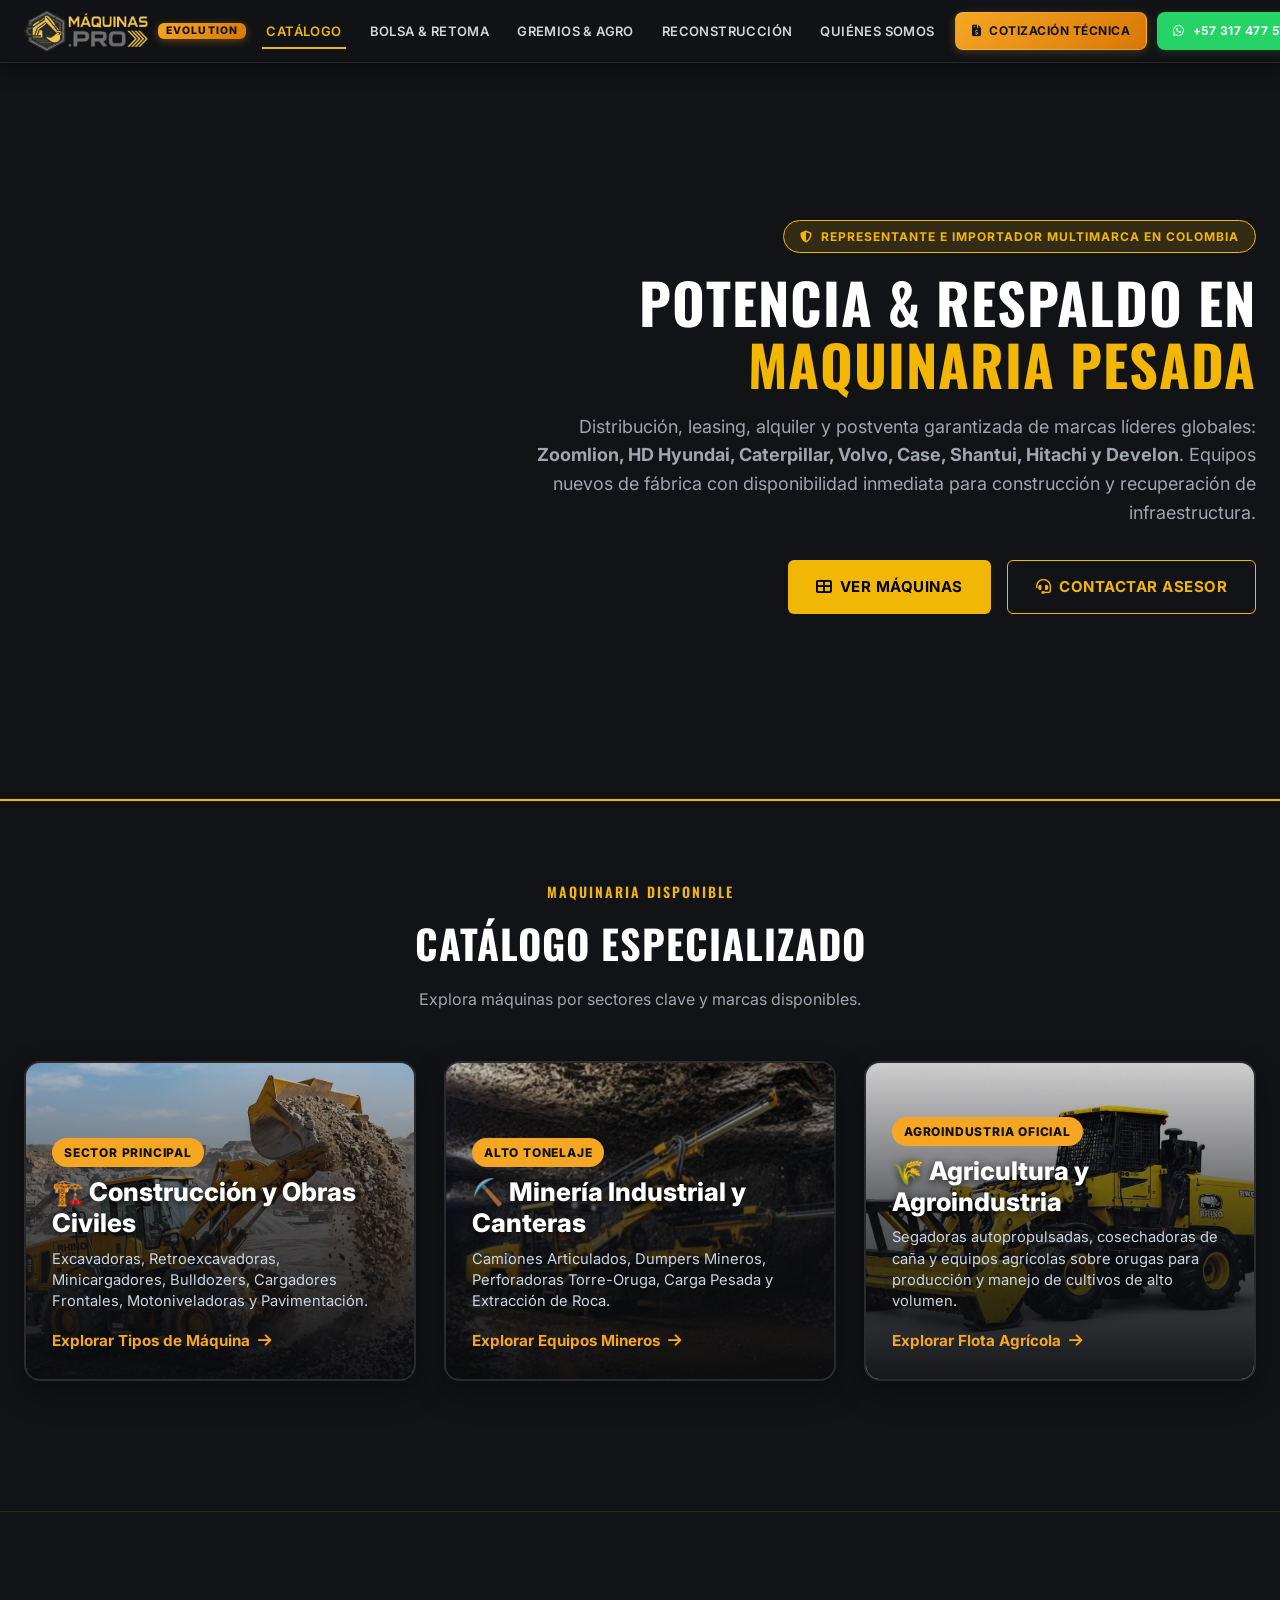
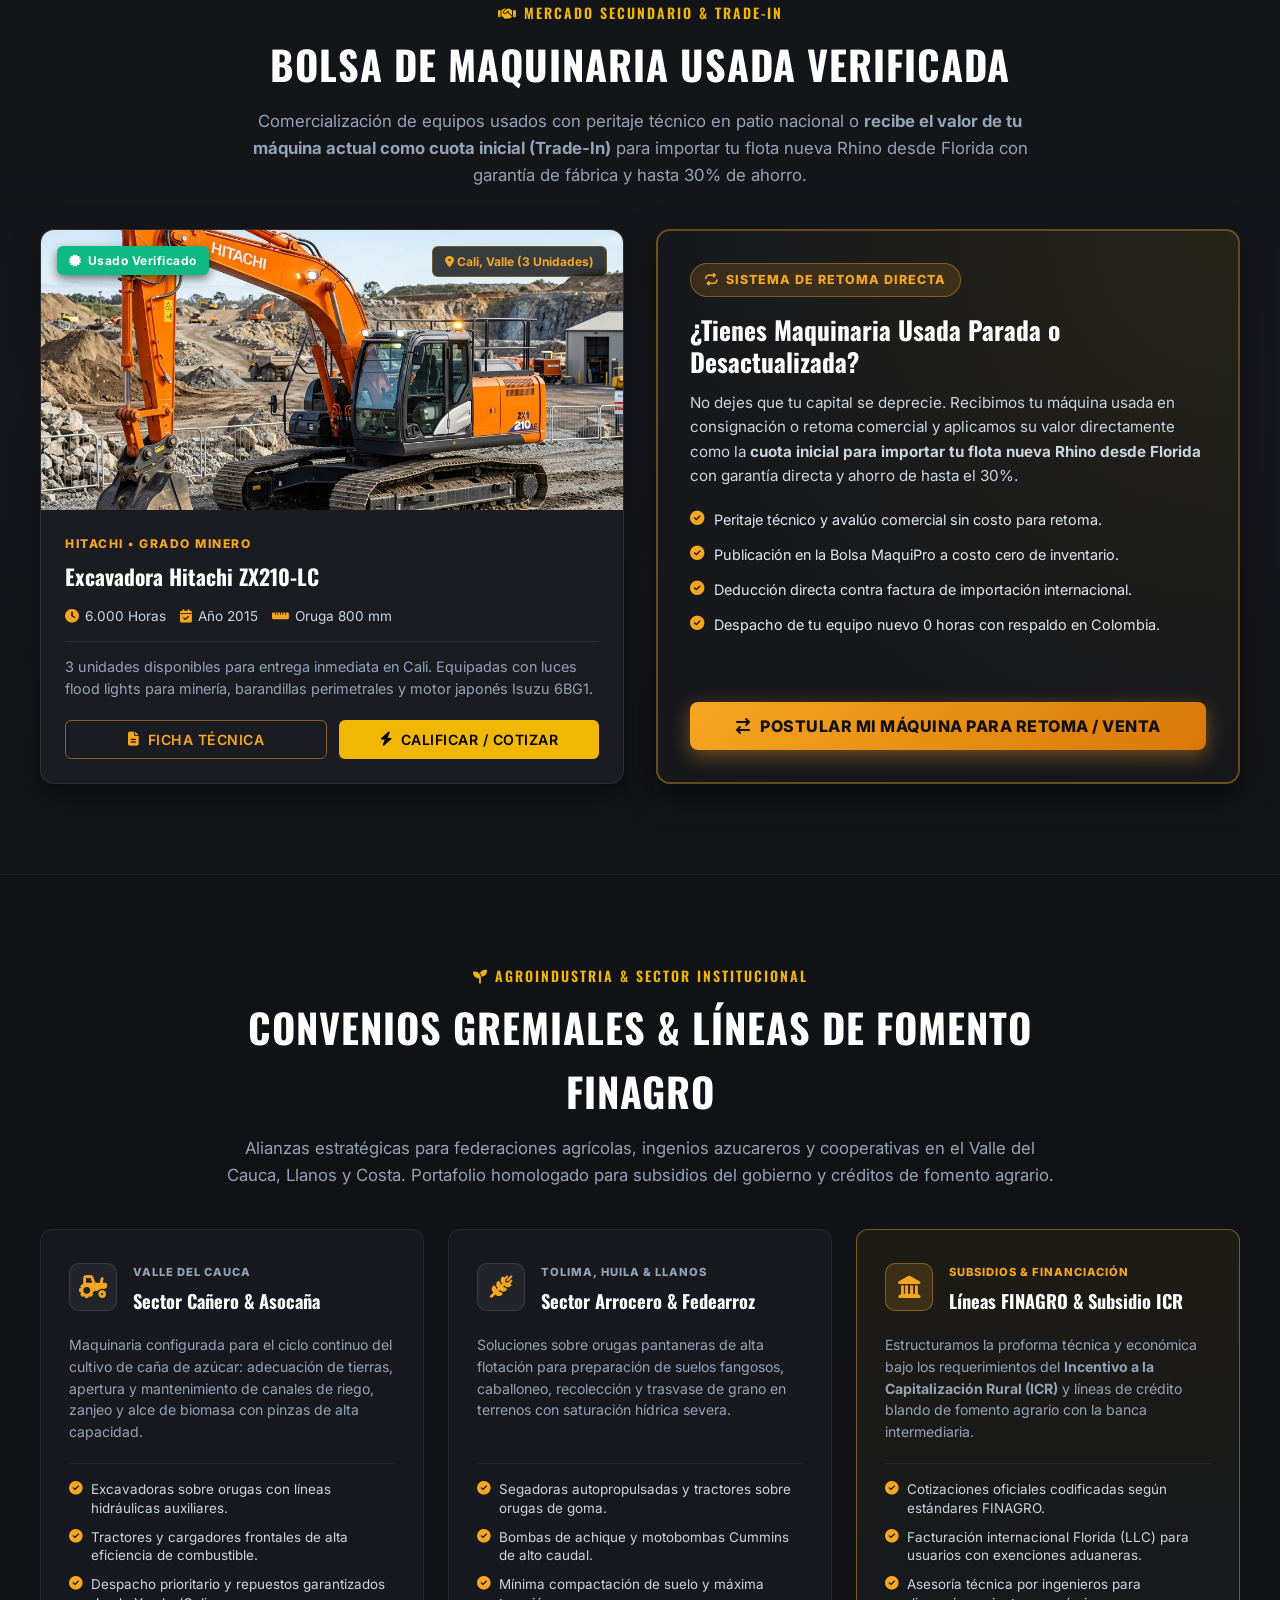
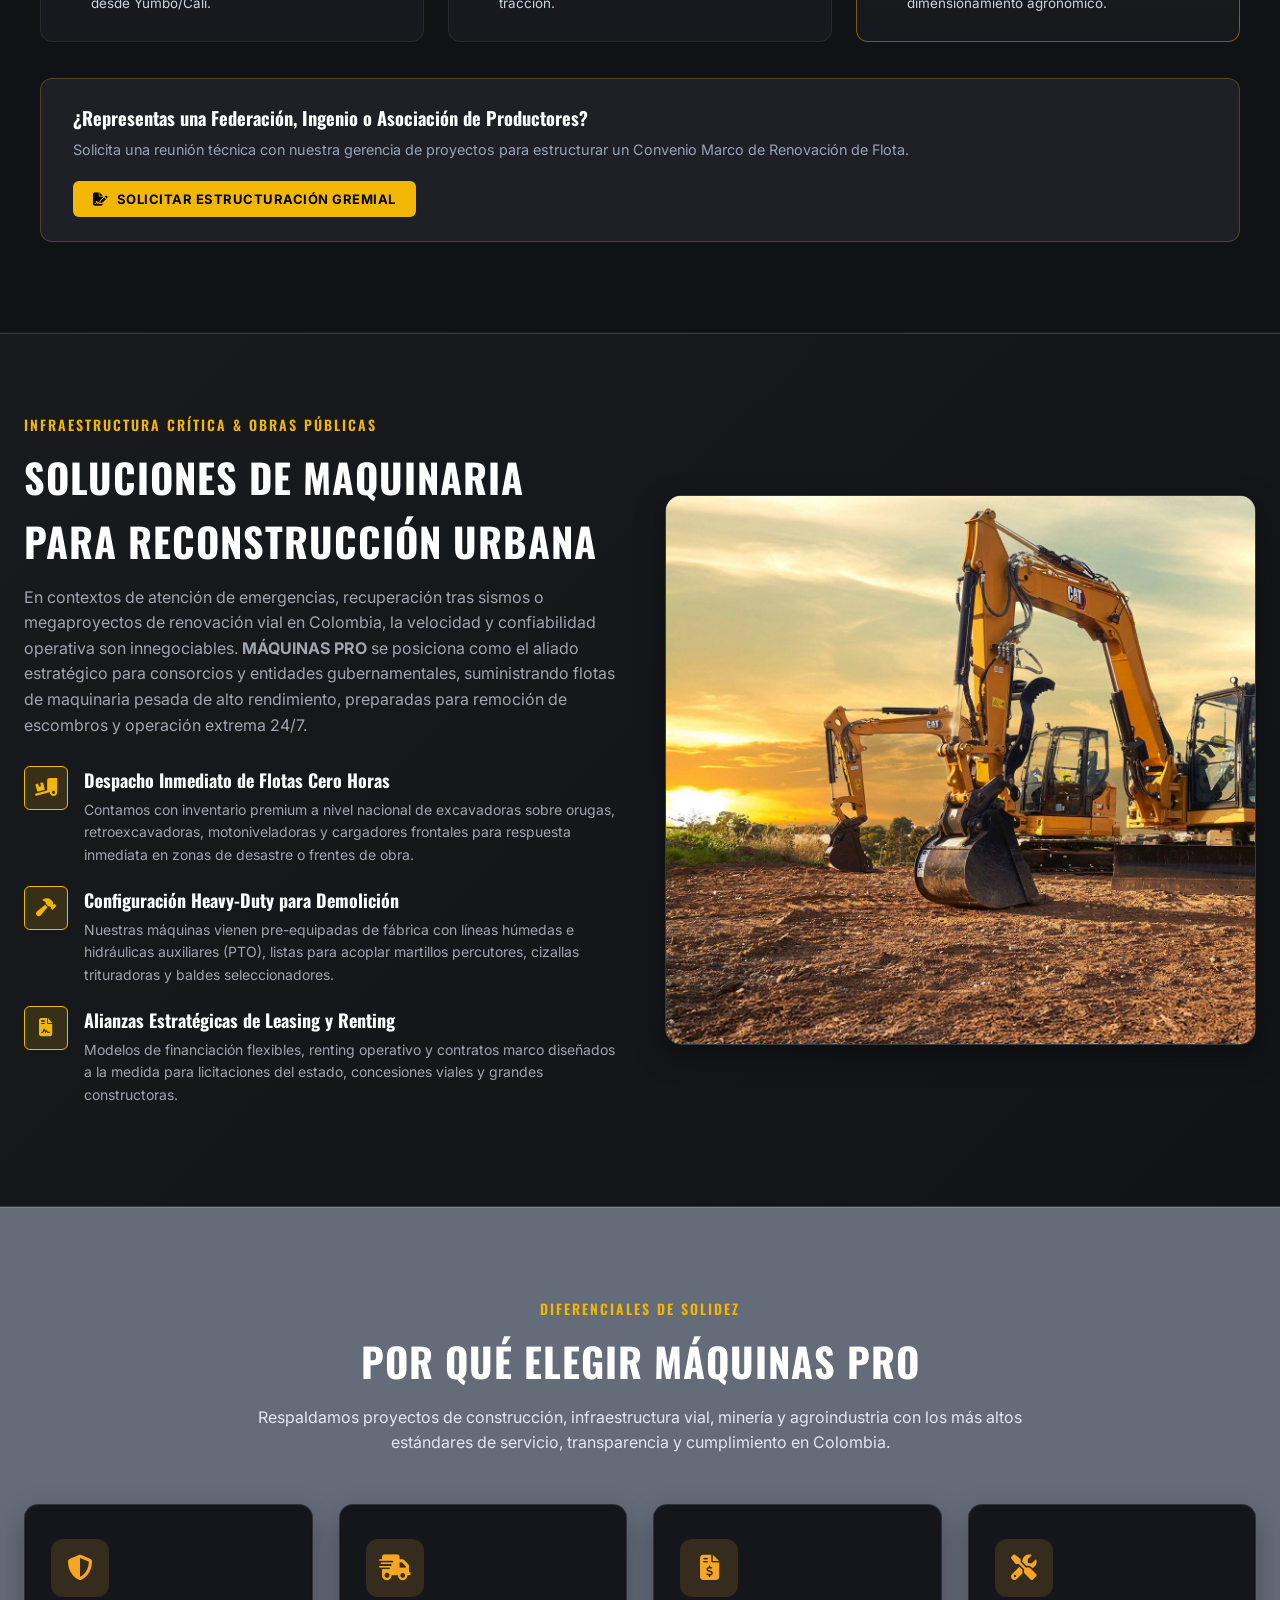
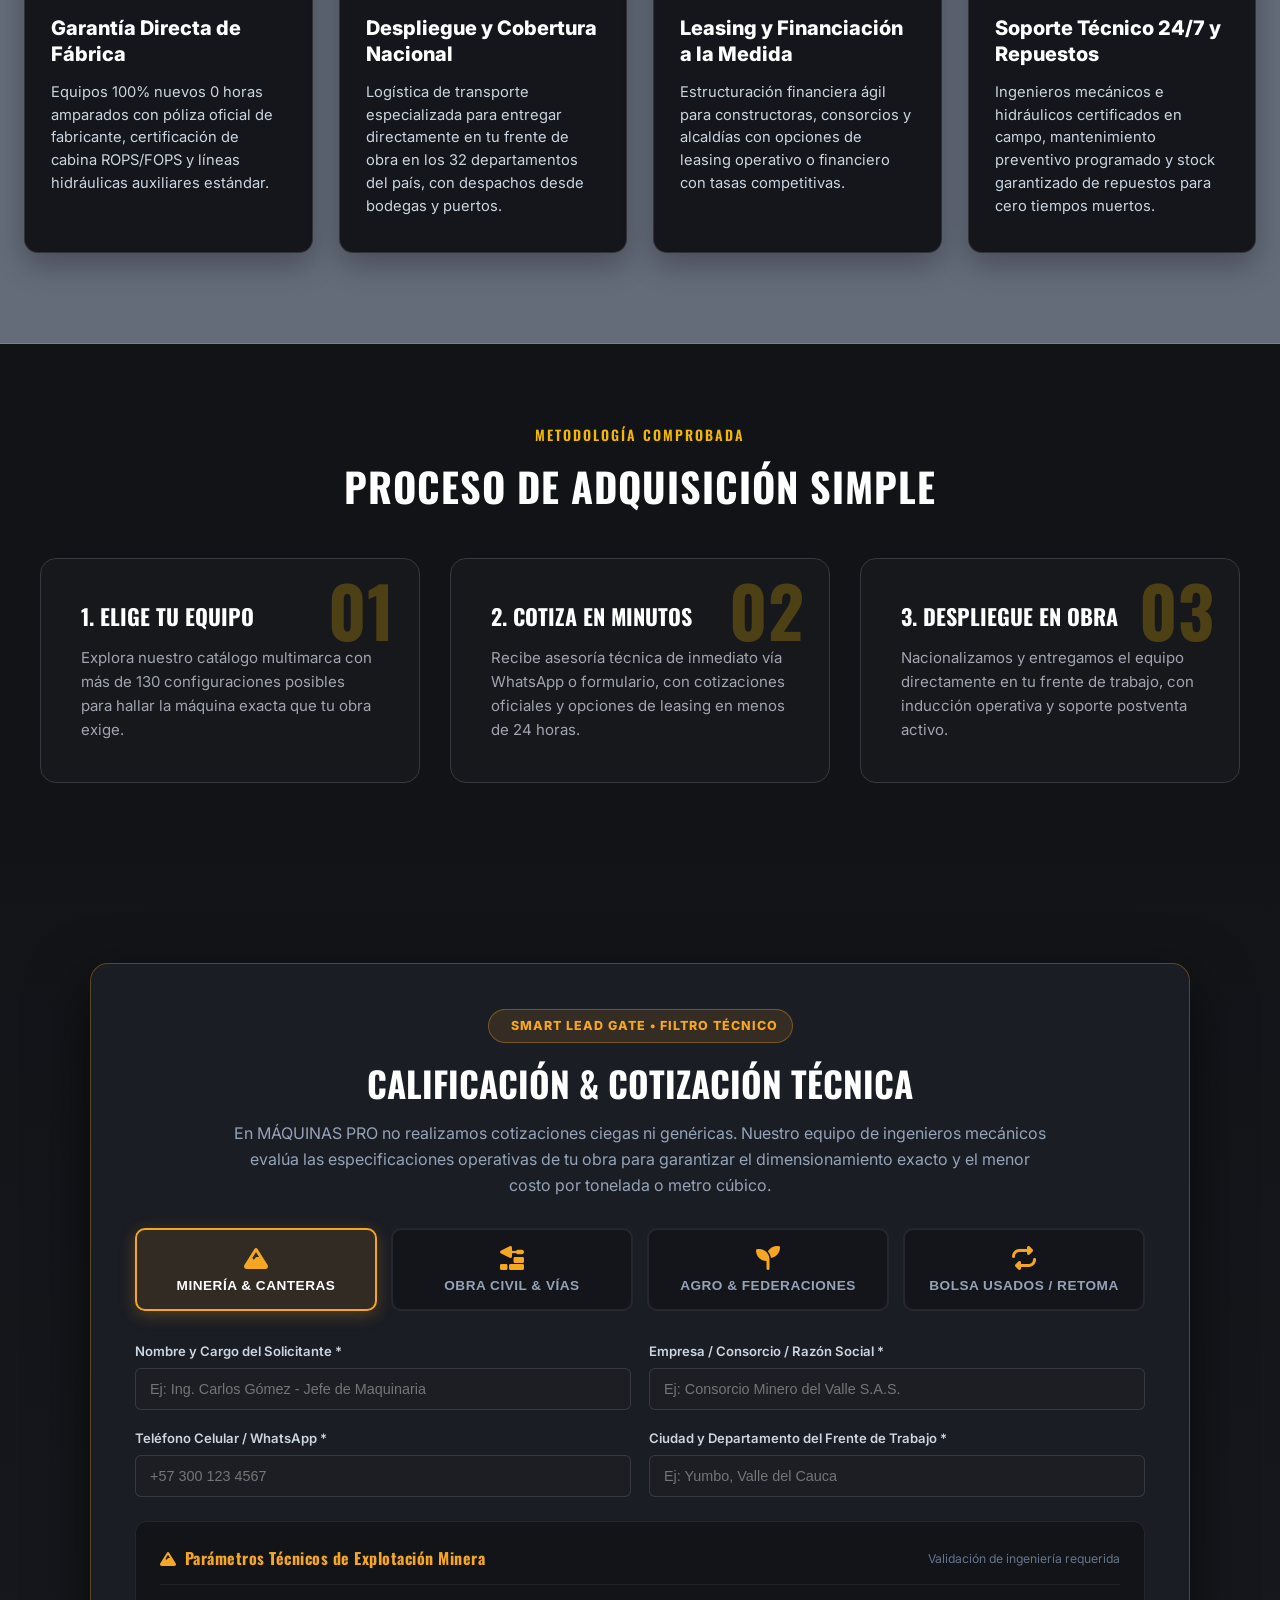
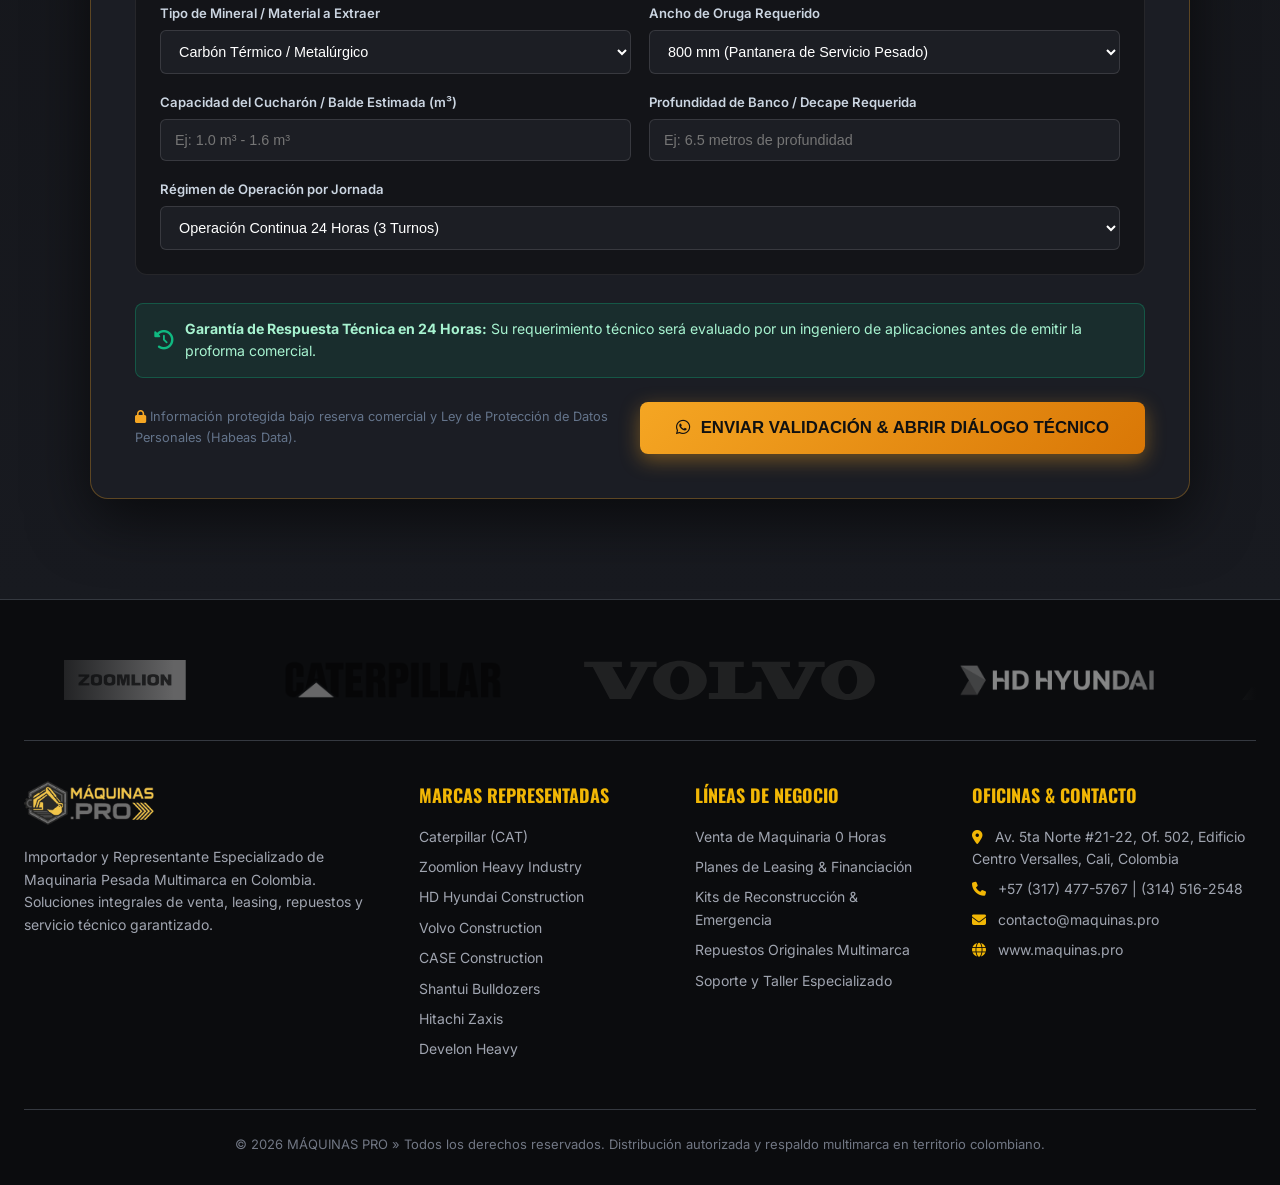
==== commit 0230483a: "feat: redesign navigation bar with single-line links, separated header CTAs, and mobile drawer" ====
--- a/index.html
+++ b/index.html
@@ -72,50 +72,164 @@
             position: sticky;
             top: 0;
             z-index: 1000;
-            background: rgba(18, 19, 22, 0.95);
-            backdrop-filter: blur(12px);
-            border-bottom: 1px solid var(--dark-border);
+            background: rgba(18, 19, 22, 0.97);
+            backdrop-filter: blur(14px);
+            -webkit-backdrop-filter: blur(14px);
+            border-bottom: 1px solid rgba(255, 255, 255, 0.08);
+            box-shadow: 0 4px 20px rgba(0, 0, 0, 0.4);
         }
 
         .nav-container {
-            max-width: 1400px;
+            max-width: 1440px;
             margin: 0 auto;
-            padding: 12px 24px;
+            padding: 10px 24px;
             display: flex;
             align-items: center;
             justify-content: space-between;
+            gap: 16px;
+        }
+
+        .logo-wrapper {
+            display: inline-flex;
+            align-items: center;
+            gap: 10px;
+            text-decoration: none;
+            flex-shrink: 0;
         }
 
         .logo-wrapper img {
-            height: 48px;
+            height: 42px;
             object-fit: contain;
+            display: block;
+        }
+
+        .evolution-pill-badge {
+            display: inline-flex;
+            align-items: center;
+            gap: 4px;
+            background: linear-gradient(135deg, #f5a623 0%, #d97706 100%);
+            color: #111;
+            font-size: 0.65rem;
+            font-weight: 800;
+            letter-spacing: 1.2px;
+            text-transform: uppercase;
+            padding: 3px 8px;
+            border-radius: 6px;
+            box-shadow: 0 2px 8px rgba(245, 166, 35, 0.35);
+            white-space: nowrap;
+            line-height: 1;
         }
 
         .nav-links {
             display: flex;
-            gap: 28px;
+            gap: 20px;
             list-style: none;
             align-items: center;
+            margin: 0;
+            padding: 0;
+        }
+
+        .nav-links li {
+            position: relative;
         }
 
         .nav-links a {
-            color: var(--text-white);
+            color: #d1d5db;
             text-decoration: none;
-            font-size: 14px;
+            font-size: 13px;
             font-weight: 600;
+            letter-spacing: 0.4px;
+            text-transform: uppercase;
+            white-space: nowrap;
+            padding: 8px 4px;
+            display: inline-block;
+            transition: color 0.2s ease, transform 0.2s ease;
+        }
+
+        .nav-links a:hover, .nav-links a.active {
+            color: var(--primary-gold);
+        }
+
+        .nav-links a::after {
+            content: '';
+            position: absolute;
+            bottom: 0;
+            left: 0;
+            width: 0;
+            height: 2px;
+            background: var(--primary-gold);
+            transition: width 0.25s ease;
+        }
+
+        .nav-links a:hover::after, .nav-links a.active::after {
+            width: 100%;
+        }
+
+        .nav-links .mobile-only-gate {
+            display: none;
+        }
+
+        .nav-actions {
+            display: flex;
+            gap: 10px;
+            align-items: center;
+            flex-shrink: 0;
+        }
+
+        .btn-cotizar-header {
+            height: 38px;
+            padding: 0 16px;
+            background: linear-gradient(135deg, #f5a623 0%, #d97706 100%);
+            color: #111;
+            font-family: var(--font-body);
+            font-size: 12px;
+            font-weight: 700;
             letter-spacing: 0.5px;
             text-transform: uppercase;
-            transition: color 0.2s ease;
-        }
-
-        .nav-links a:hover, .nav-links a.active {
-            color: var(--primary-gold);
-        }
-
-        .nav-actions {
-            display: flex;
-            gap: 14px;
+            text-decoration: none;
+            border-radius: 8px;
+            display: inline-flex;
             align-items: center;
+            gap: 8px;
+            white-space: nowrap;
+            box-shadow: 0 2px 10px rgba(245, 166, 35, 0.25);
+            transition: all 0.25s cubic-bezier(0.16, 1, 0.3, 1);
+            border: 1px solid rgba(255, 255, 255, 0.2);
+            box-sizing: border-box;
+        }
+
+        .btn-cotizar-header:hover {
+            transform: translateY(-2px);
+            box-shadow: 0 4px 18px rgba(245, 166, 35, 0.45);
+            color: #000;
+        }
+
+        .btn-whatsapp-header {
+            height: 38px;
+            padding: 0 16px;
+            background: #25D366;
+            color: #ffffff;
+            font-family: var(--font-body);
+            font-size: 12px;
+            font-weight: 700;
+            letter-spacing: 0.5px;
+            text-decoration: none;
+            border-radius: 8px;
+            display: inline-flex;
+            align-items: center;
+            gap: 8px;
+            white-space: nowrap;
+            box-shadow: 0 2px 10px rgba(37, 211, 102, 0.2);
+            transition: all 0.25s cubic-bezier(0.16, 1, 0.3, 1);
+            border: none;
+            box-sizing: border-box;
+        }
+
+        .btn-whatsapp-header:hover {
+            background-color: #20BA5A;
+            transform: translateY(-2px);
+            box-shadow: 0 4px 18px rgba(37, 211, 102, 0.35);
+            color: #ffffff;
         }
 
         .btn {
@@ -932,11 +1046,26 @@
 
         /* Responsive */
 
-        /* Mobile Menu Toggle */
-        .nav-actions { display: flex; align-items: center; gap: 12px; }
-        .mobile-menu-btn { display: none; color: var(--text-white); font-size: 24px; cursor: pointer; background: none; border: none; padding: 5px; }
-        
-        @media (max-width: 992px) {
+        /* Mobile Menu Toggle & Breakpoints */
+        .mobile-menu-btn {
+            display: none;
+            color: var(--text-white);
+            font-size: 20px;
+            cursor: pointer;
+            background: rgba(255, 255, 255, 0.06);
+            border: 1px solid rgba(255, 255, 255, 0.12);
+            border-radius: 8px;
+            width: 38px;
+            height: 38px;
+            align-items: center;
+            justify-content: center;
+            transition: background 0.2s ease;
+        }
+        .mobile-menu-btn:hover {
+            background: rgba(255, 255, 255, 0.14);
+        }
+
+        @media (max-width: 1140px) {
             .nav-links {
                 display: none;
                 flex-direction: column;
@@ -945,16 +1074,56 @@
                 left: 0;
                 width: 100%;
                 background: rgba(18, 19, 22, 0.98);
-                backdrop-filter: blur(12px);
-                padding: 10px 0;
-                border-bottom: 1px solid var(--dark-border);
-                box-shadow: 0 10px 20px rgba(0,0,0,0.5);
+                backdrop-filter: blur(16px);
+                -webkit-backdrop-filter: blur(16px);
+                padding: 16px 20px 20px;
+                border-bottom: 2px solid var(--primary-gold);
+                box-shadow: 0 12px 30px rgba(0,0,0,0.6);
+                gap: 4px;
             }
-            .nav-links.active { display: flex; }
-            .nav-links li { width: 100%; }
-            .nav-links a { padding: 15px 24px; display: block; border-bottom: 1px solid rgba(255,255,255,0.05); }
-            .mobile-menu-btn { display: block; }
-            .btn-whatsapp span { display: none; } /* Hide text on very small screens, keep icon */
+            .nav-links.active {
+                display: flex;
+            }
+            .nav-links li {
+                width: 100%;
+            }
+            .nav-links a {
+                padding: 12px 16px;
+                display: block;
+                font-size: 14px;
+                border-radius: 6px;
+                border-bottom: 1px solid rgba(255,255,255,0.05);
+            }
+            .nav-links a::after {
+                display: none;
+            }
+            .nav-links a:hover {
+                background: rgba(242, 183, 5, 0.1);
+            }
+            .nav-links .mobile-only-gate {
+                display: block;
+                margin-top: 10px;
+            }
+            .nav-links .mobile-only-gate a {
+                background: linear-gradient(135deg, #f5a623 0%, #d97706 100%);
+                color: #111;
+                font-weight: 700;
+                text-align: center;
+                border-bottom: none;
+                padding: 12px;
+            }
+            .mobile-menu-btn {
+                display: inline-flex;
+            }
+            .btn-cotizar-header {
+                display: none;
+            }
+            .btn-whatsapp-header span {
+                display: none;
+            }
+            .btn-whatsapp-header {
+                padding: 0 12px;
+            }
         }
 
         @media (max-width: 992px) {
@@ -1636,36 +1805,7 @@
         /* ════════════════════════════════════════════════════════════════════
            MAQUINAS PRO EVOLUTION STYLES
            ════════════════════════════════════════════════════════════════════ */
-        .evolution-pill-badge {
-            display: inline-flex;
-            align-items: center;
-            gap: 6px;
-            background: linear-gradient(135deg, #f5a623 0%, #d97706 100%);
-            color: #111;
-            font-size: 0.72rem;
-            font-weight: 800;
-            letter-spacing: 1.5px;
-            text-transform: uppercase;
-            padding: 4px 10px;
-            border-radius: 20px;
-            box-shadow: 0 2px 10px rgba(245, 166, 35, 0.4);
-            margin-left: 10px;
-            vertical-align: middle;
-        }
-
-        .btn-nav-gate {
-            background: linear-gradient(135deg, #f5a623 0%, #e69500 100%) !important;
-            color: #111 !important;
-            font-weight: 700 !important;
-            border-radius: 6px;
-            padding: 8px 16px !important;
-            box-shadow: 0 4px 14px rgba(245, 166, 35, 0.35);
-            transition: all 0.25s ease;
-        }
-        .btn-nav-gate:hover {
-            transform: translateY(-2px);
-            box-shadow: 0 6px 20px rgba(245, 166, 35, 0.5);
-        }
+
 
         /* ── SECCIÓN BOLSA DE USADOS & TRADE-IN ── */
         .bolsa-section {
@@ -2246,20 +2386,23 @@
     <!-- ── Header ───────────────────────────────────────────────────────── -->
     <header>
         <div class="nav-container">
-            <a href="index.html" class="logo-wrapper" style="display:flex; align-items:center;">
+            <a href="index.html" class="logo-wrapper">
                 <img loading="lazy" src="assets/logo/logo-maquinas-pro.png" alt="MÁQUINAS PRO »">
                 <span class="evolution-pill-badge">EVOLUTION</span>
             </a>
             <ul class="nav-links" id="navLinks">
                 <li><a href="#catalogo" class="active">Catálogo</a></li>
-                <li><a href="#bolsa-usados">Bolsa Usados & Retoma</a></li>
-                <li><a href="#gremios-agro">Gremios & FINAGRO</a></li>
-                <li><a href="#reconstruccion">Reconstrucción Urbana</a></li>
+                <li><a href="#bolsa-usados">Bolsa & Retoma</a></li>
+                <li><a href="#gremios-agro">Gremios & Agro</a></li>
+                <li><a href="#reconstruccion">Reconstrucción</a></li>
                 <li><a href="quienes-somos.html">Quiénes Somos</a></li>
-                <li><a href="#smart_lead_gate" class="btn-nav-gate"><i class="fas fa-filter-circle-dollar"></i> Cotización Técnica</a></li>
+                <li class="mobile-only-gate"><a href="#smart_lead_gate"><i class="fas fa-file-invoice-dollar"></i> Cotización Técnica</a></li>
             </ul>
             <div class="nav-actions">
-                <a id="navWhatsappBtn" href="https://wa.me/573174775767" target="_blank" class="btn-whatsapp">
+                <a href="#smart_lead_gate" class="btn-cotizar-header">
+                    <i class="fas fa-file-invoice-dollar"></i> <span>Cotización Técnica</span>
+                </a>
+                <a id="navWhatsappBtn" href="https://wa.me/573174775767" target="_blank" class="btn-whatsapp-header">
                     <i class="fab fa-whatsapp"></i> <span>+57 317 477 5767</span>
                 </a>
                 <button class="mobile-menu-btn" onclick="toggleMenu()" aria-label="Abrir menú">
